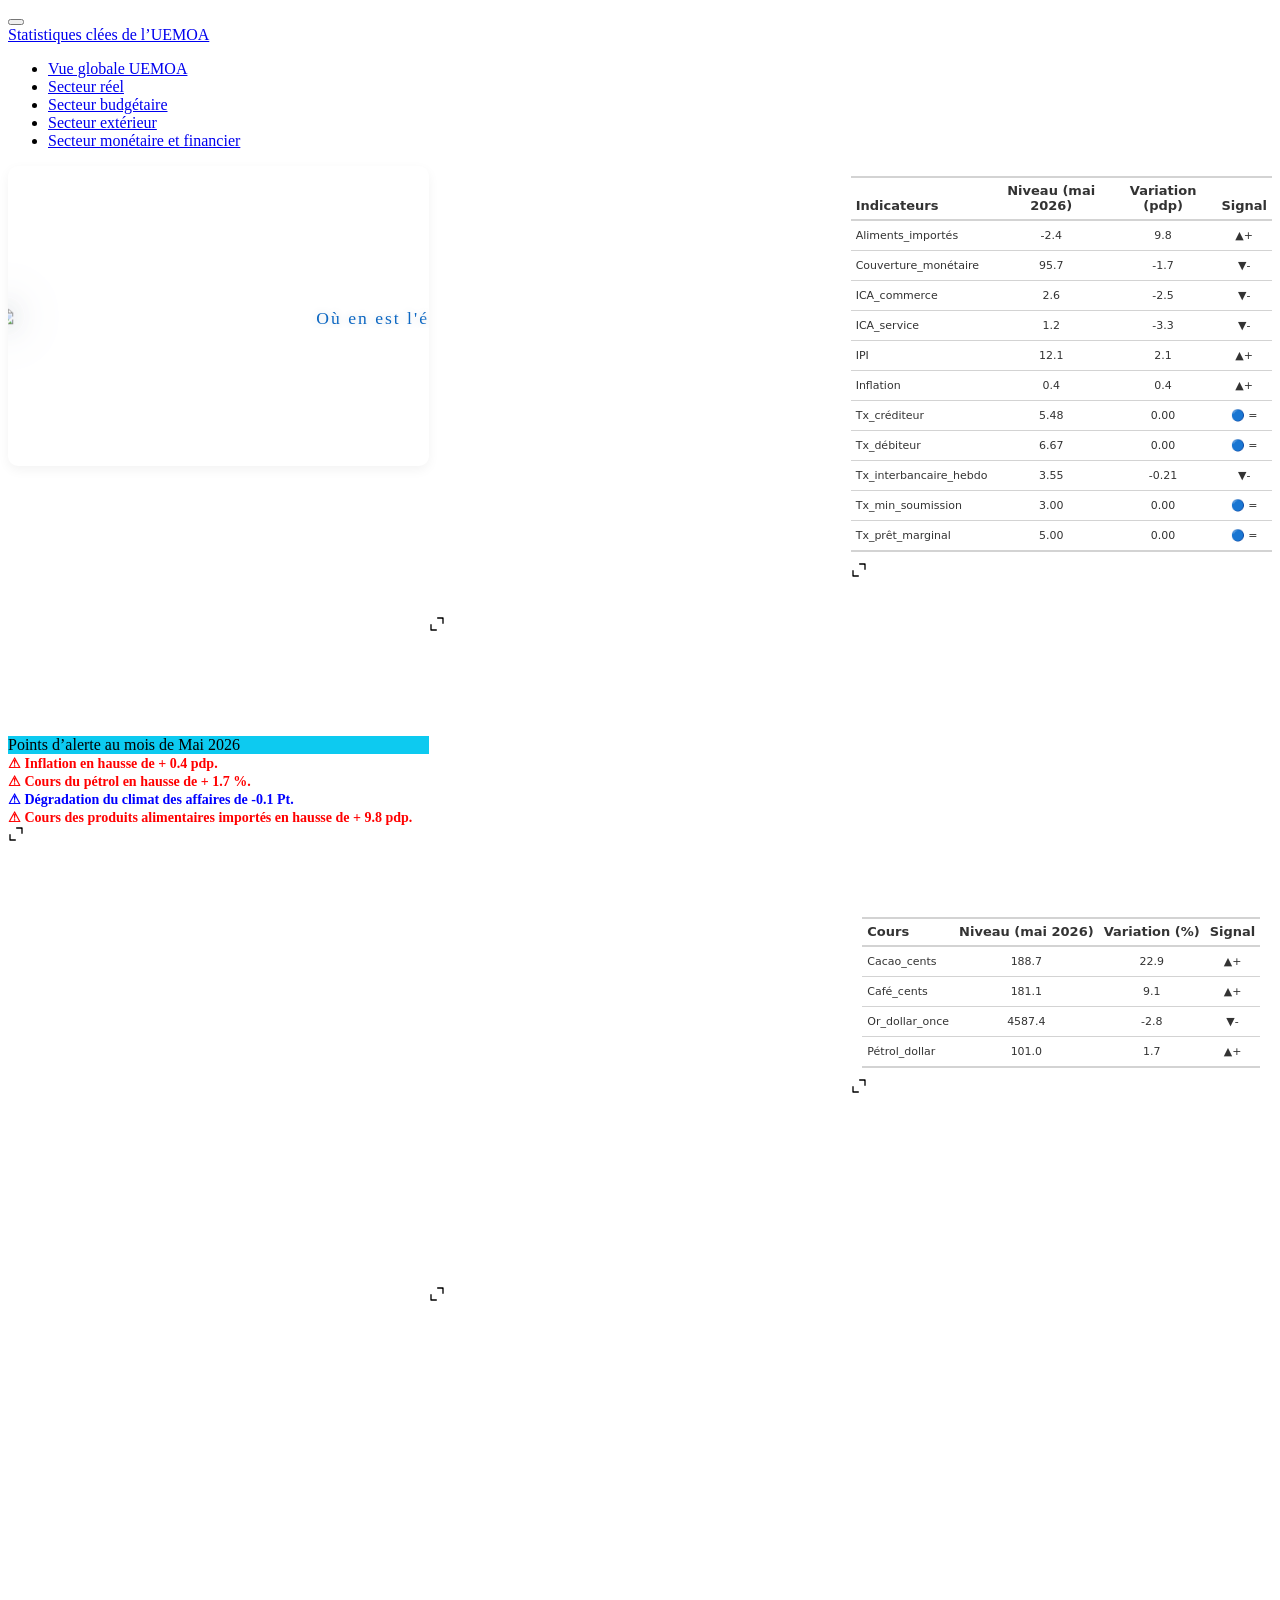
==== index.html @ b3b4b92a "Add files via upload" ====
<!DOCTYPE html>
<html xmlns="http://www.w3.org/1999/xhtml" lang="en" xml:lang="en"><head>

<meta charset="utf-8">
<meta name="generator" content="quarto-1.6.42">

<meta name="viewport" content="width=device-width, initial-scale=1.0, user-scalable=yes">


<title>Statistiques clées de l’UEMOA</title>
<style>
code{white-space: pre-wrap;}
span.smallcaps{font-variant: small-caps;}
div.columns{display: flex; gap: min(4vw, 1.5em);}
div.column{flex: auto; overflow-x: auto;}
div.hanging-indent{margin-left: 1.5em; text-indent: -1.5em;}
ul.task-list{list-style: none;}
ul.task-list li input[type="checkbox"] {
  width: 0.8em;
  margin: 0 0.8em 0.2em -1em; /* quarto-specific, see https://github.com/quarto-dev/quarto-cli/issues/4556 */ 
  vertical-align: middle;
}
</style>


<script src="index_files/libs/clipboard/clipboard.min.js"></script>
<script src="index_files/libs/quarto-html/quarto.js"></script>
<script src="index_files/libs/quarto-html/popper.min.js"></script>
<script src="index_files/libs/quarto-html/tippy.umd.min.js"></script>
<script src="index_files/libs/quarto-html/anchor.min.js"></script>
<link href="index_files/libs/quarto-html/tippy.css" rel="stylesheet">
<link href="index_files/libs/quarto-html/quarto-syntax-highlighting-2f5df379a58b258e96c21c0638c20c03.css" rel="stylesheet" id="quarto-text-highlighting-styles">
<script src="index_files/libs/bootstrap/bootstrap.min.js"></script>
<link href="index_files/libs/bootstrap/bootstrap-icons.css" rel="stylesheet">
<link href="index_files/libs/bootstrap/bootstrap-ad7ea346a20693cf681efe6b3c864059.min.css" rel="stylesheet" append-hash="true" id="quarto-bootstrap" data-mode="light">
<script src="index_files/libs/quarto-dashboard/quarto-dashboard.js"></script>
<script src="index_files/libs/quarto-dashboard/stickythead.js"></script>
<script src="index_files/libs/quarto-dashboard/datatables.min.js" kdttablesentinel="true"></script>
<script src="index_files/libs/quarto-dashboard/pdfmake.min.js" kdttablesentinel="true"></script>
<script src="index_files/libs/quarto-dashboard/vfs_fonts.js" kdttablesentinel="true"></script>
<script src="index_files/libs/quarto-dashboard/web-components.js" type="module"></script>
<script src="index_files/libs/quarto-dashboard/components.js"></script>
<link href="index_files/libs/quarto-dashboard/datatables.min.css" rel="stylesheet" kdttablesentinel="true">
<script src="index_files/libs/htmlwidgets-1.6.4/htmlwidgets.js"></script>

<script src="index_files/libs/echarts4r-6.0.0/echarts.min.js"></script>

<script src="index_files/libs/echarts4r-6.0.0/ecStat.min.js"></script>

<script src="index_files/libs/echarts4r-6.0.0/dataTool.min.js"></script>

<script src="index_files/libs/echarts4r-binding-0.5.0/echarts4r.js"></script>

<link href="index_files/libs/htmltools-fill-0.5.8.1/fill.css" rel="stylesheet">

<script src="index_files/libs/jquery-3.6.0/jquery-3.6.0.min.js"></script>

<link href="index_files/libs/leaflet-1.3.1/leaflet.css" rel="stylesheet">

<script src="index_files/libs/leaflet-1.3.1/leaflet.js"></script>

<link href="index_files/libs/leafletfix-1.0.0/leafletfix.css" rel="stylesheet">

<script src="index_files/libs/proj4-2.6.2/proj4.min.js"></script>

<script src="index_files/libs/Proj4Leaflet-1.0.1/proj4leaflet.js"></script>

<link href="index_files/libs/rstudio_leaflet-1.3.1/rstudio_leaflet.css" rel="stylesheet">

<script src="index_files/libs/leaflet-binding-2.2.3/leaflet.js"></script>

<script src="index_files/libs/leaflet-providers-2.0.0/leaflet-providers_2.0.0.js"></script>

<script src="index_files/libs/leaflet-providers-plugin-2.2.3/leaflet-providers-plugin.js"></script>



<link rel="stylesheet" href="styles100.css">
</head>

<body class="quarto-dashboard dashboard-fill fullcontent">

<header id="quarto-dashboard-header">
<nav class="navbar navbar-expand-md slim" data-bs-theme="dark">
  <div class="navbar-container container-fluid">
    <button class="navbar-toggler" type="button" data-bs-toggle="collapse" data-bs-target="#dashboard-collapse" aria-controls="dashboard-collapse" aria-expanded="false" aria-label="Toggle navigation">
      <span class="navbar-toggler-icon"></span>
    </button>    


    <div class="navbar-brand-container">       

      <div class="navbar-title">
        <div class="navbar-title-text"><a href="#">Statistiques clées de l’UEMOA</a></div>
        
        
      </div>
    </div>
<div id="dashboard-collapse" class="navbar-collapse collapse"><ul class="navbar-nav navbar-nav-scroll me-auto" role="tablist"><li class="nav-item" role="presentation"><a id="tab-vue-globale-uemoa" class="nav-link active" data-bs-toggle="tab" role="tab" data-bs-target="#vue-globale-uemoa" data-scrolling="false" href="#vue-globale-uemoa" aria-controls="vue-globale-uemoa" aria-selected="true"><span class="nav-link-text">Vue globale UEMOA</span></a></li><li class="nav-item" role="presentation"><a id="tab-secteur-réel" class="nav-link" data-bs-toggle="tab" role="tab" data-bs-target="#secteur-réel" data-scrolling="false" href="#secteur-réel" aria-controls="secteur-réel" aria-selected="false"><span class="nav-link-text">Secteur réel</span></a></li><li class="nav-item" role="presentation"><a id="tab-secteur-budgétaire" class="nav-link" data-bs-toggle="tab" role="tab" data-bs-target="#secteur-budgétaire" data-scrolling="false" href="#secteur-budgétaire" aria-controls="secteur-budgétaire" aria-selected="false"><span class="nav-link-text">Secteur budgétaire</span></a></li><li class="nav-item" role="presentation"><a id="tab-secteur-extérieur" class="nav-link" data-bs-toggle="tab" role="tab" data-bs-target="#secteur-extérieur" data-scrolling="false" href="#secteur-extérieur" aria-controls="secteur-extérieur" aria-selected="false"><span class="nav-link-text">Secteur extérieur</span></a></li><li class="nav-item" role="presentation"><a id="tab-secteur-monétaire-et-financier" class="nav-link" data-bs-toggle="tab" role="tab" data-bs-target="#secteur-monétaire-et-financier" data-scrolling="false" href="#secteur-monétaire-et-financier" aria-controls="secteur-monétaire-et-financier" aria-selected="false"><span class="nav-link-text">Secteur monétaire et financier</span></a></li></ul></div></div>
</nav>
</header>
<div class="page-layout-custom quarto-dashboard-content bslib-gap-spacing html-fill-container bslib-page-fill quarto-dashboard-pages">  

<div class="bslib-grid-item html-fill-item tab-content bslib-grid" data-layout="fill" style="display: grid; grid-template-columns: minmax(3em, 1fr);
grid-auto-rows: minmax(0, 1fr);">
<div id="vue-globale-uemoa" class="dashboard-page tab-pane show active html-fill-item html-fill-container" data-orientation="columns" aria-labelledby="tab-vue-globale-uemoa">
<div class="html-fill-item html-fill-container bslib-grid" style="display: grid; grid-template-columns: minmax(3em, 1fr) minmax(3em, 1fr) minmax(3em, 1fr);
grid-auto-rows: minmax(0, 1fr);">
<div class="html-fill-item html-fill-container bslib-grid" style="display: grid; grid-template-rows: minmax(3em, 1fr) minmax(3em, 1fr); grid-auto-columns: minmax(0, 1fr);">
<div class="dmpi-network html-fill-item html-fill-container">

  <canvas id="network-canvas"></canvas>

  <div class="logo-box html-fill-item html-fill-container">
    <img src="images/Uemoa1.png" class="dmpi-logo">
    <div class="title-container html-fill-item html-fill-container">
      <div class="dmpi-title html-fill-item html-fill-container">
         <span> Où en est l'économie ? </span>
      </div>
    </div>

  </div>

</div>
<div class="card html-fill-item html-fill-container bslib-card" data-title="Points d'alerte au mois de Mai 2026" data-bslib-card-init="" data-require-bs-caller="card()" data-full-screen="false">
<div class="card-header"><div class="card-title"><span style="display: inline">
Points d’alerte au mois de Mai 2026
</span></div></div>
<div class="cell card-body html-fill-item html-fill-container">
<div class="cell-output-display html-fill-item html-fill-container">
<span style="font-size:14px;color:red; font-weight:bold;">⚠ Inflation en hausse de + 0.4 pdp.</span><br><span style="font-size:14px;color:red; font-weight:bold;">⚠ Cours du pétrol en hausse de + 1.7 %.</span><br><span style="font-size:14px;color:blue; font-weight:bold;">⚠ Dégradation du climat des affaires de -0.1 Pt.</span><br><span style="font-size:14px;color:red; font-weight:bold;">⚠ Cours des produits alimentaires importés en hausse de + 9.8 pdp.</span>
</div>
</div>
<bslib-tooltip placement="auto" bsoptions="[]" data-require-bs-version="5" data-require-bs-caller="tooltip()">
    <template>Expand</template>
    <span class="bslib-full-screen-enter badge rounded-pill">
        <svg xmlns="http://www.w3.org/2000/svg" viewbox="0 0 24 24" style="height:1em;width:1em;" aria-hidden="true" role="img"><path d="M20 5C20 4.4 19.6 4 19 4H13C12.4 4 12 3.6 12 3C12 2.4 12.4 2 13 2H21C21.6 2 22 2.4 22 3V11C22 11.6 21.6 12 21 12C20.4 12 20 11.6 20 11V5ZM4 19C4 19.6 4.4 20 5 20H11C11.6 20 12 20.4 12 21C12 21.6 11.6 22 11 22H3C2.4 22 2 21.6 2 21V13C2 12.4 2.4 12 3 12C3.6 12 4 12.4 4 13V19Z"></path></svg>
    </span>
</bslib-tooltip><script data-bslib-card-init="">bslib.Card.initializeAllCards();</script></div>
</div><div class="html-fill-item html-fill-container bslib-grid" style="display: grid; grid-template-rows: minmax(3em, 1fr) minmax(3em, 1fr); grid-auto-columns: minmax(0, 1fr);">
<div class="card cell html-fill-item html-fill-container bslib-card" data-bslib-card-init="" data-require-bs-caller="card()" data-full-screen="false">
<div class="card-body html-fill-item html-fill-container">
<div class="cell-output-display html-fill-item html-fill-container">
<div id="htmlwidget-3a4ce48c2ecdac74279a" style="width:100%;height:450px;" class="echarts4r html-widget html-fill-item html-fill-container"></div>
<script type="application/json" data-for="htmlwidget-3a4ce48c2ecdac74279a">{"x":{"theme":"","tl":false,"draw":true,"renderer":"canvas","events":[],"buttons":[],"opts":{"yAxis":[{"show":true,"name":"Points de %","nameLocation":"middle","nameRotate":90,"nameGap":35,"nameTextStyle":{"fontWeight":"bold","fontSize":12},"splitLine":{"lineStyle":{"type":"dashed"}}}],"xAxis":[{"data":["T2 2025 ","T3 2025 ","T4 2025 ","T1 2026 "],"type":"category","boundaryGap":true,"axisLabel":{"fontSize":9,"fontWeight":"bold","rotate":30}}],"grid":[{"left":"15%","right":"10%","top":"15%","bottom":"12%","containLabel":true}],"legend":{"data":["Primaire","Secondaire","Tertiaire","PIB_UEMOA"],"show":true,"type":"plain","bottom":0,"left":"0%","right":"0%","orient":"horizontal","textStyle":{"fontWeight":"bold","fontSize":8}},"series":[{"data":[{"value":["T2 2025 ","0.8"]},{"value":["T3 2025 ","1.0"]},{"value":["T4 2025 ","1.0"]},{"value":["T1 2026 ","1.1"]}],"name":"Primaire","type":"bar","yAxisIndex":0,"xAxisIndex":0,"coordinateSystem":"cartesian2d","stack":"PIB_UEMOA","label":{"show":false}},{"data":[{"value":["T2 2025 ","2.3"]},{"value":["T3 2025 ","2.3"]},{"value":["T4 2025 ","2.2"]},{"value":["T1 2026 ","2.0"]}],"name":"Secondaire","type":"bar","yAxisIndex":0,"xAxisIndex":0,"coordinateSystem":"cartesian2d","stack":"PIB_UEMOA","label":{"show":false}},{"data":[{"value":["T2 2025 ","3.6"]},{"value":["T3 2025 ","3.2"]},{"value":["T4 2025 ","3.3"]},{"value":["T1 2026 ","3.0"]}],"name":"Tertiaire","type":"bar","yAxisIndex":0,"xAxisIndex":0,"coordinateSystem":"cartesian2d","stack":"PIB_UEMOA","label":{"show":false}},{"data":[{"value":["T2 2025 ","6.7"]},{"value":["T3 2025 ","6.5"]},{"value":["T4 2025 ","6.5"]},{"value":["T1 2026 ","6.1"]}],"yAxisIndex":0,"xAxisIndex":0,"name":"PIB_UEMOA","type":"line","coordinateSystem":"cartesian2d","smooth":true,"label":{"show":true,"position":"top","formatter":"function(params){return params.value[1];}","color":"#000000","fontSize":10,"fontWeight":"bold"}}],"tooltip":{"trigger":"axis","axisPointer":{"type":"shadow"}},"title":[{"top":0,"left":"center","textStyle":{"fontSize":13,"fontWeight":"bold"},"text":"Contribution des composantes au PIB de l'Union"}]},"dispose":true},"evals":["opts.series.3.label.formatter"],"jsHooks":[]}</script>
</div>
</div>
<bslib-tooltip placement="auto" bsoptions="[]" data-require-bs-version="5" data-require-bs-caller="tooltip()">
    <template>Expand</template>
    <span class="bslib-full-screen-enter badge rounded-pill">
        <svg xmlns="http://www.w3.org/2000/svg" viewbox="0 0 24 24" style="height:1em;width:1em;" aria-hidden="true" role="img"><path d="M20 5C20 4.4 19.6 4 19 4H13C12.4 4 12 3.6 12 3C12 2.4 12.4 2 13 2H21C21.6 2 22 2.4 22 3V11C22 11.6 21.6 12 21 12C20.4 12 20 11.6 20 11V5ZM4 19C4 19.6 4.4 20 5 20H11C11.6 20 12 20.4 12 21C12 21.6 11.6 22 11 22H3C2.4 22 2 21.6 2 21V13C2 12.4 2.4 12 3 12C3.6 12 4 12.4 4 13V19Z"></path></svg>
    </span>
</bslib-tooltip><script data-bslib-card-init="">bslib.Card.initializeAllCards();</script></div>
<div class="card cell html-fill-item html-fill-container bslib-card" data-bslib-card-init="" data-require-bs-caller="card()" data-full-screen="false">
<div class="card-body html-fill-item html-fill-container">
<div class="cell-output-display html-fill-item html-fill-container">
<div id="htmlwidget-cc71f3f0992bb880b0fd" style="width:100%;height:550px;" class="echarts4r html-widget html-fill-item html-fill-container"></div>
<script type="application/json" data-for="htmlwidget-cc71f3f0992bb880b0fd">{"x":{"theme":"","tl":false,"draw":true,"renderer":"canvas","events":[],"buttons":[],"opts":{"yAxis":[{"show":true,"name":"Points de %","nameLocation":"middle","nameRotate":90,"nameGap":45,"nameTextStyle":{"fontWeight":"bold","fontSize":12},"splitLine":{"lineStyle":{"type":"dashed"}}}],"xAxis":[{"data":["déc.-2025","janv.-2026","févr.-2026","mars-2026","avr.-2026","mai-2026"],"type":"category","boundaryGap":true,"axisLabel":{"fontSize":9,"fontWeight":"bold","rotate":30}}],"grid":[{"left":"10%","right":"10%","top":"15%","bottom":"12%","containLabel":true}],"legend":{"data":["Alimentaires","Autres","Inflation"],"show":true,"type":"plain","bottom":0,"left":"center","orient":"horizontal","textStyle":{"fontWeight":"bold","fontSize":10},"itemGap":20},"series":[{"data":[{"value":["déc.-2025","-0.5"]},{"value":["janv.-2026","-1.2"]},{"value":["févr.-2026","-0.8"]},{"value":["mars-2026","-0.5"]},{"value":["avr.-2026","-0.8"]},{"value":["mai-2026","-0.4"]}],"name":"Alimentaires","type":"bar","yAxisIndex":0,"xAxisIndex":0,"coordinateSystem":"cartesian2d","stack":"infl","label":{"show":false}},{"data":[{"value":["déc.-2025","-0.2"]},{"value":["janv.-2026"," 0.7"]},{"value":["févr.-2026"," 0.7"]},{"value":["mars-2026"," 0.6"]},{"value":["avr.-2026"," 0.8"]},{"value":["mai-2026"," 0.8"]}],"name":"Autres","type":"bar","yAxisIndex":0,"xAxisIndex":0,"coordinateSystem":"cartesian2d","stack":"infl","label":{"show":false}},{"data":[{"value":["déc.-2025","-0.8"]},{"value":["janv.-2026","-0.5"]},{"value":["févr.-2026","-0.1"]},{"value":["mars-2026"," 0.1"]},{"value":["avr.-2026"," 0.0"]},{"value":["mai-2026"," 0.4"]}],"yAxisIndex":0,"xAxisIndex":0,"name":"Inflation","type":"line","coordinateSystem":"cartesian2d","smooth":true,"label":{"show":true,"position":"top","formatter":"function(params){return params.value[1];}","color":"#000000","fontSize":10,"fontWeight":"bold"}}],"tooltip":{"trigger":"axis","axisPointer":{"type":"shadow"}},"title":[{"top":0,"left":"center","textStyle":{"fontSize":13,"fontWeight":"bold"},"text":"Contribution des composantes à l'inflation"}]},"dispose":true},"evals":["opts.series.2.label.formatter"],"jsHooks":[]}</script>
</div>
</div>
<bslib-tooltip placement="auto" bsoptions="[]" data-require-bs-version="5" data-require-bs-caller="tooltip()">
    <template>Expand</template>
    <span class="bslib-full-screen-enter badge rounded-pill">
        <svg xmlns="http://www.w3.org/2000/svg" viewbox="0 0 24 24" style="height:1em;width:1em;" aria-hidden="true" role="img"><path d="M20 5C20 4.4 19.6 4 19 4H13C12.4 4 12 3.6 12 3C12 2.4 12.4 2 13 2H21C21.6 2 22 2.4 22 3V11C22 11.6 21.6 12 21 12C20.4 12 20 11.6 20 11V5ZM4 19C4 19.6 4.4 20 5 20H11C11.6 20 12 20.4 12 21C12 21.6 11.6 22 11 22H3C2.4 22 2 21.6 2 21V13C2 12.4 2.4 12 3 12C3.6 12 4 12.4 4 13V19Z"></path></svg>
    </span>
</bslib-tooltip><script data-bslib-card-init="">bslib.Card.initializeAllCards();</script></div>
</div><div class="html-fill-item html-fill-container bslib-grid" style="display: grid; grid-template-rows: minmax(3em, 65fr) minmax(3em, 35fr); grid-auto-columns: minmax(0, 1fr);">
<div class="html-fill-item html-fill-container bslib-grid" style="display: grid; grid-template-columns: minmax(3em, 1fr);
grid-auto-rows: minmax(0, 1fr);">
<div class="card cell html-fill-item html-fill-container bslib-card" data-bslib-card-init="" data-require-bs-caller="card()" data-full-screen="false">
<div class="card-body html-fill-item html-fill-container">
<div class="cell-output-display html-fill-item html-fill-container">
<div id="memonmuhmr" style="padding-left:0px;padding-right:0px;padding-top:10px;padding-bottom:10px;overflow-x:auto;overflow-y:auto;width:auto;height:auto;" class="html-fill-item html-fill-container">
<style>#memonmuhmr table {
  font-family: system-ui, 'Segoe UI', Roboto, Helvetica, Arial, sans-serif, 'Apple Color Emoji', 'Segoe UI Emoji', 'Segoe UI Symbol', 'Noto Color Emoji';
  -webkit-font-smoothing: antialiased;
  -moz-osx-font-smoothing: grayscale;
}

#memonmuhmr thead, #memonmuhmr tbody, #memonmuhmr tfoot, #memonmuhmr tr, #memonmuhmr td, #memonmuhmr th {
  border-style: none;
}

#memonmuhmr p {
  margin: 0;
  padding: 0;
}

#memonmuhmr .gt_table {
  display: table;
  border-collapse: collapse;
  line-height: normal;
  margin-left: auto;
  margin-right: auto;
  color: #333333;
  font-size: 16px;
  font-weight: normal;
  font-style: normal;
  background-color: #FFFFFF;
  width: auto;
  border-top-style: solid;
  border-top-width: 2px;
  border-top-color: #A8A8A8;
  border-right-style: none;
  border-right-width: 2px;
  border-right-color: #D3D3D3;
  border-bottom-style: solid;
  border-bottom-width: 2px;
  border-bottom-color: #A8A8A8;
  border-left-style: none;
  border-left-width: 2px;
  border-left-color: #D3D3D3;
}

#memonmuhmr .gt_caption {
  padding-top: 4px;
  padding-bottom: 4px;
}

#memonmuhmr .gt_title {
  color: #333333;
  font-size: 125%;
  font-weight: initial;
  padding-top: 4px;
  padding-bottom: 4px;
  padding-left: 5px;
  padding-right: 5px;
  border-bottom-color: #FFFFFF;
  border-bottom-width: 0;
}

#memonmuhmr .gt_subtitle {
  color: #333333;
  font-size: 85%;
  font-weight: initial;
  padding-top: 3px;
  padding-bottom: 5px;
  padding-left: 5px;
  padding-right: 5px;
  border-top-color: #FFFFFF;
  border-top-width: 0;
}

#memonmuhmr .gt_heading {
  background-color: #FFFFFF;
  text-align: center;
  border-bottom-color: #FFFFFF;
  border-left-style: none;
  border-left-width: 1px;
  border-left-color: #D3D3D3;
  border-right-style: none;
  border-right-width: 1px;
  border-right-color: #D3D3D3;
}

#memonmuhmr .gt_bottom_border {
  border-bottom-style: solid;
  border-bottom-width: 2px;
  border-bottom-color: #D3D3D3;
}

#memonmuhmr .gt_col_headings {
  border-top-style: solid;
  border-top-width: 2px;
  border-top-color: #D3D3D3;
  border-bottom-style: solid;
  border-bottom-width: 2px;
  border-bottom-color: #D3D3D3;
  border-left-style: none;
  border-left-width: 1px;
  border-left-color: #D3D3D3;
  border-right-style: none;
  border-right-width: 1px;
  border-right-color: #D3D3D3;
}

#memonmuhmr .gt_col_heading {
  color: #333333;
  background-color: #FFFFFF;
  font-size: 100%;
  font-weight: normal;
  text-transform: inherit;
  border-left-style: none;
  border-left-width: 1px;
  border-left-color: #D3D3D3;
  border-right-style: none;
  border-right-width: 1px;
  border-right-color: #D3D3D3;
  vertical-align: bottom;
  padding-top: 5px;
  padding-bottom: 6px;
  padding-left: 5px;
  padding-right: 5px;
  overflow-x: hidden;
}

#memonmuhmr .gt_column_spanner_outer {
  color: #333333;
  background-color: #FFFFFF;
  font-size: 100%;
  font-weight: normal;
  text-transform: inherit;
  padding-top: 0;
  padding-bottom: 0;
  padding-left: 4px;
  padding-right: 4px;
}

#memonmuhmr .gt_column_spanner_outer:first-child {
  padding-left: 0;
}

#memonmuhmr .gt_column_spanner_outer:last-child {
  padding-right: 0;
}

#memonmuhmr .gt_column_spanner {
  border-bottom-style: solid;
  border-bottom-width: 2px;
  border-bottom-color: #D3D3D3;
  vertical-align: bottom;
  padding-top: 5px;
  padding-bottom: 5px;
  overflow-x: hidden;
  display: inline-block;
  width: 100%;
}

#memonmuhmr .gt_spanner_row {
  border-bottom-style: hidden;
}

#memonmuhmr .gt_group_heading {
  padding-top: 8px;
  padding-bottom: 8px;
  padding-left: 5px;
  padding-right: 5px;
  color: #333333;
  background-color: #FFFFFF;
  font-size: 100%;
  font-weight: initial;
  text-transform: inherit;
  border-top-style: solid;
  border-top-width: 2px;
  border-top-color: #D3D3D3;
  border-bottom-style: solid;
  border-bottom-width: 2px;
  border-bottom-color: #D3D3D3;
  border-left-style: none;
  border-left-width: 1px;
  border-left-color: #D3D3D3;
  border-right-style: none;
  border-right-width: 1px;
  border-right-color: #D3D3D3;
  vertical-align: middle;
  text-align: left;
}

#memonmuhmr .gt_empty_group_heading {
  padding: 0.5px;
  color: #333333;
  background-color: #FFFFFF;
  font-size: 100%;
  font-weight: initial;
  border-top-style: solid;
  border-top-width: 2px;
  border-top-color: #D3D3D3;
  border-bottom-style: solid;
  border-bottom-width: 2px;
  border-bottom-color: #D3D3D3;
  vertical-align: middle;
}

#memonmuhmr .gt_from_md > :first-child {
  margin-top: 0;
}

#memonmuhmr .gt_from_md > :last-child {
  margin-bottom: 0;
}

#memonmuhmr .gt_row {
  padding-top: 8px;
  padding-bottom: 8px;
  padding-left: 5px;
  padding-right: 5px;
  margin: 10px;
  border-top-style: solid;
  border-top-width: 1px;
  border-top-color: #D3D3D3;
  border-left-style: none;
  border-left-width: 1px;
  border-left-color: #D3D3D3;
  border-right-style: none;
  border-right-width: 1px;
  border-right-color: #D3D3D3;
  vertical-align: middle;
  overflow-x: hidden;
}

#memonmuhmr .gt_stub {
  color: #333333;
  background-color: #FFFFFF;
  font-size: 100%;
  font-weight: initial;
  text-transform: inherit;
  border-right-style: solid;
  border-right-width: 2px;
  border-right-color: #D3D3D3;
  padding-left: 5px;
  padding-right: 5px;
}

#memonmuhmr .gt_stub_row_group {
  color: #333333;
  background-color: #FFFFFF;
  font-size: 100%;
  font-weight: initial;
  text-transform: inherit;
  border-right-style: solid;
  border-right-width: 2px;
  border-right-color: #D3D3D3;
  padding-left: 5px;
  padding-right: 5px;
  vertical-align: top;
}

#memonmuhmr .gt_row_group_first td {
  border-top-width: 2px;
}

#memonmuhmr .gt_row_group_first th {
  border-top-width: 2px;
}

#memonmuhmr .gt_summary_row {
  color: #333333;
  background-color: #FFFFFF;
  text-transform: inherit;
  padding-top: 8px;
  padding-bottom: 8px;
  padding-left: 5px;
  padding-right: 5px;
}

#memonmuhmr .gt_first_summary_row {
  border-top-style: solid;
  border-top-color: #D3D3D3;
}

#memonmuhmr .gt_first_summary_row.thick {
  border-top-width: 2px;
}

#memonmuhmr .gt_last_summary_row {
  padding-top: 8px;
  padding-bottom: 8px;
  padding-left: 5px;
  padding-right: 5px;
  border-bottom-style: solid;
  border-bottom-width: 2px;
  border-bottom-color: #D3D3D3;
}

#memonmuhmr .gt_grand_summary_row {
  color: #333333;
  background-color: #FFFFFF;
  text-transform: inherit;
  padding-top: 8px;
  padding-bottom: 8px;
  padding-left: 5px;
  padding-right: 5px;
}

#memonmuhmr .gt_first_grand_summary_row {
  padding-top: 8px;
  padding-bottom: 8px;
  padding-left: 5px;
  padding-right: 5px;
  border-top-style: double;
  border-top-width: 6px;
  border-top-color: #D3D3D3;
}

#memonmuhmr .gt_last_grand_summary_row_top {
  padding-top: 8px;
  padding-bottom: 8px;
  padding-left: 5px;
  padding-right: 5px;
  border-bottom-style: double;
  border-bottom-width: 6px;
  border-bottom-color: #D3D3D3;
}

#memonmuhmr .gt_striped {
  background-color: rgba(128, 128, 128, 0.05);
}

#memonmuhmr .gt_table_body {
  border-top-style: solid;
  border-top-width: 2px;
  border-top-color: #D3D3D3;
  border-bottom-style: solid;
  border-bottom-width: 2px;
  border-bottom-color: #D3D3D3;
}

#memonmuhmr .gt_footnotes {
  color: #333333;
  background-color: #FFFFFF;
  border-bottom-style: none;
  border-bottom-width: 2px;
  border-bottom-color: #D3D3D3;
  border-left-style: none;
  border-left-width: 2px;
  border-left-color: #D3D3D3;
  border-right-style: none;
  border-right-width: 2px;
  border-right-color: #D3D3D3;
}

#memonmuhmr .gt_footnote {
  margin: 0px;
  font-size: 90%;
  padding-top: 4px;
  padding-bottom: 4px;
  padding-left: 5px;
  padding-right: 5px;
}

#memonmuhmr .gt_sourcenotes {
  color: #333333;
  background-color: #FFFFFF;
  border-bottom-style: none;
  border-bottom-width: 2px;
  border-bottom-color: #D3D3D3;
  border-left-style: none;
  border-left-width: 2px;
  border-left-color: #D3D3D3;
  border-right-style: none;
  border-right-width: 2px;
  border-right-color: #D3D3D3;
}

#memonmuhmr .gt_sourcenote {
  font-size: 90%;
  padding-top: 4px;
  padding-bottom: 4px;
  padding-left: 5px;
  padding-right: 5px;
}

#memonmuhmr .gt_left {
  text-align: left;
}

#memonmuhmr .gt_center {
  text-align: center;
}

#memonmuhmr .gt_right {
  text-align: right;
  font-variant-numeric: tabular-nums;
}

#memonmuhmr .gt_font_normal {
  font-weight: normal;
}

#memonmuhmr .gt_font_bold {
  font-weight: bold;
}

#memonmuhmr .gt_font_italic {
  font-style: italic;
}

#memonmuhmr .gt_super {
  font-size: 65%;
}

#memonmuhmr .gt_footnote_marks {
  font-size: 75%;
  vertical-align: 0.4em;
  position: initial;
}

#memonmuhmr .gt_asterisk {
  font-size: 100%;
  vertical-align: 0;
}

#memonmuhmr .gt_indent_1 {
  text-indent: 5px;
}

#memonmuhmr .gt_indent_2 {
  text-indent: 10px;
}

#memonmuhmr .gt_indent_3 {
  text-indent: 15px;
}

#memonmuhmr .gt_indent_4 {
  text-indent: 20px;
}

#memonmuhmr .gt_indent_5 {
  text-indent: 25px;
}

#memonmuhmr .katex-display {
  display: inline-flex !important;
  margin-bottom: 0.75em !important;
}

#memonmuhmr div.Reactable > div.rt-table > div.rt-thead > div.rt-tr.rt-tr-group-header > div.rt-th-group:after {
  height: 0px !important;
}
</style>

<table class="gt_table caption-top table table-sm table-striped small" data-quarto-postprocess="true" data-quarto-disable-processing="false" data-quarto-bootstrap="false">
<thead>
<tr class="gt_col_headings header">
<th id="Indicateur" class="gt_col_heading gt_columns_bottom_border gt_left" data-quarto-table-cell-role="th" style="font-size: 13px; font-weight: bold" scope="col">Indicateurs</th>
<th id="Valeur" class="gt_col_heading gt_columns_bottom_border gt_center" data-quarto-table-cell-role="th" style="font-size: 13px; font-weight: bold" scope="col">Niveau (mai 2026)</th>
<th id="Variation" class="gt_col_heading gt_columns_bottom_border gt_center" data-quarto-table-cell-role="th" style="font-size: 13px; font-weight: bold" scope="col">Variation (pdp)</th>
<th id="Signe" class="gt_col_heading gt_columns_bottom_border gt_center" data-quarto-table-cell-role="th" style="font-size: 13px; font-weight: bold" scope="col">Signal</th>
</tr>
</thead>
<tbody class="gt_table_body">
<tr class="odd">
<td class="gt_row gt_left" headers="Indicateur" style="font-size: 11px">Aliments_importés</td>
<td class="gt_row gt_center" headers="Valeur" style="font-size: 11px">-2.4</td>
<td class="gt_row gt_center" headers="Variation" style="font-size: 11px">9.8</td>
<td class="gt_row gt_center" headers="Signe" style="font-size: 11px">▲+</td>
</tr>
<tr class="even">
<td class="gt_row gt_left" headers="Indicateur" style="font-size: 11px">Couverture_monétaire</td>
<td class="gt_row gt_center" headers="Valeur" style="font-size: 11px">95.7</td>
<td class="gt_row gt_center" headers="Variation" style="font-size: 11px">-1.7</td>
<td class="gt_row gt_center" headers="Signe" style="font-size: 11px">▼-</td>
</tr>
<tr class="odd">
<td class="gt_row gt_left" headers="Indicateur" style="font-size: 11px">ICA_commerce</td>
<td class="gt_row gt_center" headers="Valeur" style="font-size: 11px">2.6</td>
<td class="gt_row gt_center" headers="Variation" style="font-size: 11px">-2.5</td>
<td class="gt_row gt_center" headers="Signe" style="font-size: 11px">▼-</td>
</tr>
<tr class="even">
<td class="gt_row gt_left" headers="Indicateur" style="font-size: 11px">ICA_service</td>
<td class="gt_row gt_center" headers="Valeur" style="font-size: 11px">1.2</td>
<td class="gt_row gt_center" headers="Variation" style="font-size: 11px">-3.3</td>
<td class="gt_row gt_center" headers="Signe" style="font-size: 11px">▼-</td>
</tr>
<tr class="odd">
<td class="gt_row gt_left" headers="Indicateur" style="font-size: 11px">IPI</td>
<td class="gt_row gt_center" headers="Valeur" style="font-size: 11px">12.1</td>
<td class="gt_row gt_center" headers="Variation" style="font-size: 11px">2.1</td>
<td class="gt_row gt_center" headers="Signe" style="font-size: 11px">▲+</td>
</tr>
<tr class="even">
<td class="gt_row gt_left" headers="Indicateur" style="font-size: 11px">Inflation</td>
<td class="gt_row gt_center" headers="Valeur" style="font-size: 11px">0.4</td>
<td class="gt_row gt_center" headers="Variation" style="font-size: 11px">0.4</td>
<td class="gt_row gt_center" headers="Signe" style="font-size: 11px">▲+</td>
</tr>
<tr class="odd">
<td class="gt_row gt_left" headers="Indicateur" style="font-size: 11px">Tx_créditeur</td>
<td class="gt_row gt_center" headers="Valeur" style="font-size: 11px">5.48</td>
<td class="gt_row gt_center" headers="Variation" style="font-size: 11px">0.00</td>
<td class="gt_row gt_center" headers="Signe" style="font-size: 11px">🔵 =</td>
</tr>
<tr class="even">
<td class="gt_row gt_left" headers="Indicateur" style="font-size: 11px">Tx_débiteur</td>
<td class="gt_row gt_center" headers="Valeur" style="font-size: 11px">6.67</td>
<td class="gt_row gt_center" headers="Variation" style="font-size: 11px">0.00</td>
<td class="gt_row gt_center" headers="Signe" style="font-size: 11px">🔵 =</td>
</tr>
<tr class="odd">
<td class="gt_row gt_left" headers="Indicateur" style="font-size: 11px">Tx_interbancaire_hebdo</td>
<td class="gt_row gt_center" headers="Valeur" style="font-size: 11px">3.55</td>
<td class="gt_row gt_center" headers="Variation" style="font-size: 11px">-0.21</td>
<td class="gt_row gt_center" headers="Signe" style="font-size: 11px">▼-</td>
</tr>
<tr class="even">
<td class="gt_row gt_left" headers="Indicateur" style="font-size: 11px">Tx_min_soumission</td>
<td class="gt_row gt_center" headers="Valeur" style="font-size: 11px">3.00</td>
<td class="gt_row gt_center" headers="Variation" style="font-size: 11px">0.00</td>
<td class="gt_row gt_center" headers="Signe" style="font-size: 11px">🔵 =</td>
</tr>
<tr class="odd">
<td class="gt_row gt_left" headers="Indicateur" style="font-size: 11px">Tx_prêt_marginal</td>
<td class="gt_row gt_center" headers="Valeur" style="font-size: 11px">5.00</td>
<td class="gt_row gt_center" headers="Variation" style="font-size: 11px">0.00</td>
<td class="gt_row gt_center" headers="Signe" style="font-size: 11px">🔵 =</td>
</tr>
</tbody>
</table>

</div>
</div>
</div>
<bslib-tooltip placement="auto" bsoptions="[]" data-require-bs-version="5" data-require-bs-caller="tooltip()">
    <template>Expand</template>
    <span class="bslib-full-screen-enter badge rounded-pill">
        <svg xmlns="http://www.w3.org/2000/svg" viewbox="0 0 24 24" style="height:1em;width:1em;" aria-hidden="true" role="img"><path d="M20 5C20 4.4 19.6 4 19 4H13C12.4 4 12 3.6 12 3C12 2.4 12.4 2 13 2H21C21.6 2 22 2.4 22 3V11C22 11.6 21.6 12 21 12C20.4 12 20 11.6 20 11V5ZM4 19C4 19.6 4.4 20 5 20H11C11.6 20 12 20.4 12 21C12 21.6 11.6 22 11 22H3C2.4 22 2 21.6 2 21V13C2 12.4 2.4 12 3 12C3.6 12 4 12.4 4 13V19Z"></path></svg>
    </span>
</bslib-tooltip><script data-bslib-card-init="">bslib.Card.initializeAllCards();</script></div>
</div>
<div class="html-fill-item html-fill-container bslib-grid" style="display: grid; grid-template-columns: minmax(3em, 1fr);
grid-auto-rows: minmax(0, 1fr);">
<div class="card cell html-fill-item html-fill-container bslib-card" data-bslib-card-init="" data-require-bs-caller="card()" data-full-screen="false">
<div class="card-body html-fill-item html-fill-container">
<div class="cell-output-display html-fill-item html-fill-container">
<div id="tqzlyaqzcb" style="padding-left:0px;padding-right:0px;padding-top:10px;padding-bottom:10px;overflow-x:auto;overflow-y:auto;width:auto;height:auto;" class="html-fill-item html-fill-container">
<style>#tqzlyaqzcb table {
  font-family: system-ui, 'Segoe UI', Roboto, Helvetica, Arial, sans-serif, 'Apple Color Emoji', 'Segoe UI Emoji', 'Segoe UI Symbol', 'Noto Color Emoji';
  -webkit-font-smoothing: antialiased;
  -moz-osx-font-smoothing: grayscale;
}

#tqzlyaqzcb thead, #tqzlyaqzcb tbody, #tqzlyaqzcb tfoot, #tqzlyaqzcb tr, #tqzlyaqzcb td, #tqzlyaqzcb th {
  border-style: none;
}

#tqzlyaqzcb p {
  margin: 0;
  padding: 0;
}

#tqzlyaqzcb .gt_table {
  display: table;
  border-collapse: collapse;
  line-height: normal;
  margin-left: auto;
  margin-right: auto;
  color: #333333;
  font-size: 16px;
  font-weight: normal;
  font-style: normal;
  background-color: #FFFFFF;
  width: auto;
  border-top-style: solid;
  border-top-width: 2px;
  border-top-color: #A8A8A8;
  border-right-style: none;
  border-right-width: 2px;
  border-right-color: #D3D3D3;
  border-bottom-style: solid;
  border-bottom-width: 2px;
  border-bottom-color: #A8A8A8;
  border-left-style: none;
  border-left-width: 2px;
  border-left-color: #D3D3D3;
}

#tqzlyaqzcb .gt_caption {
  padding-top: 4px;
  padding-bottom: 4px;
}

#tqzlyaqzcb .gt_title {
  color: #333333;
  font-size: 125%;
  font-weight: initial;
  padding-top: 4px;
  padding-bottom: 4px;
  padding-left: 5px;
  padding-right: 5px;
  border-bottom-color: #FFFFFF;
  border-bottom-width: 0;
}

#tqzlyaqzcb .gt_subtitle {
  color: #333333;
  font-size: 85%;
  font-weight: initial;
  padding-top: 3px;
  padding-bottom: 5px;
  padding-left: 5px;
  padding-right: 5px;
  border-top-color: #FFFFFF;
  border-top-width: 0;
}

#tqzlyaqzcb .gt_heading {
  background-color: #FFFFFF;
  text-align: center;
  border-bottom-color: #FFFFFF;
  border-left-style: none;
  border-left-width: 1px;
  border-left-color: #D3D3D3;
  border-right-style: none;
  border-right-width: 1px;
  border-right-color: #D3D3D3;
}

#tqzlyaqzcb .gt_bottom_border {
  border-bottom-style: solid;
  border-bottom-width: 2px;
  border-bottom-color: #D3D3D3;
}

#tqzlyaqzcb .gt_col_headings {
  border-top-style: solid;
  border-top-width: 2px;
  border-top-color: #D3D3D3;
  border-bottom-style: solid;
  border-bottom-width: 2px;
  border-bottom-color: #D3D3D3;
  border-left-style: none;
  border-left-width: 1px;
  border-left-color: #D3D3D3;
  border-right-style: none;
  border-right-width: 1px;
  border-right-color: #D3D3D3;
}

#tqzlyaqzcb .gt_col_heading {
  color: #333333;
  background-color: #FFFFFF;
  font-size: 100%;
  font-weight: normal;
  text-transform: inherit;
  border-left-style: none;
  border-left-width: 1px;
  border-left-color: #D3D3D3;
  border-right-style: none;
  border-right-width: 1px;
  border-right-color: #D3D3D3;
  vertical-align: bottom;
  padding-top: 5px;
  padding-bottom: 6px;
  padding-left: 5px;
  padding-right: 5px;
  overflow-x: hidden;
}

#tqzlyaqzcb .gt_column_spanner_outer {
  color: #333333;
  background-color: #FFFFFF;
  font-size: 100%;
  font-weight: normal;
  text-transform: inherit;
  padding-top: 0;
  padding-bottom: 0;
  padding-left: 4px;
  padding-right: 4px;
}

#tqzlyaqzcb .gt_column_spanner_outer:first-child {
  padding-left: 0;
}

#tqzlyaqzcb .gt_column_spanner_outer:last-child {
  padding-right: 0;
}

#tqzlyaqzcb .gt_column_spanner {
  border-bottom-style: solid;
  border-bottom-width: 2px;
  border-bottom-color: #D3D3D3;
  vertical-align: bottom;
  padding-top: 5px;
  padding-bottom: 5px;
  overflow-x: hidden;
  display: inline-block;
  width: 100%;
}

#tqzlyaqzcb .gt_spanner_row {
  border-bottom-style: hidden;
}

#tqzlyaqzcb .gt_group_heading {
  padding-top: 8px;
  padding-bottom: 8px;
  padding-left: 5px;
  padding-right: 5px;
  color: #333333;
  background-color: #FFFFFF;
  font-size: 100%;
  font-weight: initial;
  text-transform: inherit;
  border-top-style: solid;
  border-top-width: 2px;
  border-top-color: #D3D3D3;
  border-bottom-style: solid;
  border-bottom-width: 2px;
  border-bottom-color: #D3D3D3;
  border-left-style: none;
  border-left-width: 1px;
  border-left-color: #D3D3D3;
  border-right-style: none;
  border-right-width: 1px;
  border-right-color: #D3D3D3;
  vertical-align: middle;
  text-align: left;
}

#tqzlyaqzcb .gt_empty_group_heading {
  padding: 0.5px;
  color: #333333;
  background-color: #FFFFFF;
  font-size: 100%;
  font-weight: initial;
  border-top-style: solid;
  border-top-width: 2px;
  border-top-color: #D3D3D3;
  border-bottom-style: solid;
  border-bottom-width: 2px;
  border-bottom-color: #D3D3D3;
  vertical-align: middle;
}

#tqzlyaqzcb .gt_from_md > :first-child {
  margin-top: 0;
}

#tqzlyaqzcb .gt_from_md > :last-child {
  margin-bottom: 0;
}

#tqzlyaqzcb .gt_row {
  padding-top: 8px;
  padding-bottom: 8px;
  padding-left: 5px;
  padding-right: 5px;
  margin: 10px;
  border-top-style: solid;
  border-top-width: 1px;
  border-top-color: #D3D3D3;
  border-left-style: none;
  border-left-width: 1px;
  border-left-color: #D3D3D3;
  border-right-style: none;
  border-right-width: 1px;
  border-right-color: #D3D3D3;
  vertical-align: middle;
  overflow-x: hidden;
}

#tqzlyaqzcb .gt_stub {
  color: #333333;
  background-color: #FFFFFF;
  font-size: 100%;
  font-weight: initial;
  text-transform: inherit;
  border-right-style: solid;
  border-right-width: 2px;
  border-right-color: #D3D3D3;
  padding-left: 5px;
  padding-right: 5px;
}

#tqzlyaqzcb .gt_stub_row_group {
  color: #333333;
  background-color: #FFFFFF;
  font-size: 100%;
  font-weight: initial;
  text-transform: inherit;
  border-right-style: solid;
  border-right-width: 2px;
  border-right-color: #D3D3D3;
  padding-left: 5px;
  padding-right: 5px;
  vertical-align: top;
}

#tqzlyaqzcb .gt_row_group_first td {
  border-top-width: 2px;
}

#tqzlyaqzcb .gt_row_group_first th {
  border-top-width: 2px;
}

#tqzlyaqzcb .gt_summary_row {
  color: #333333;
  background-color: #FFFFFF;
  text-transform: inherit;
  padding-top: 8px;
  padding-bottom: 8px;
  padding-left: 5px;
  padding-right: 5px;
}

#tqzlyaqzcb .gt_first_summary_row {
  border-top-style: solid;
  border-top-color: #D3D3D3;
}

#tqzlyaqzcb .gt_first_summary_row.thick {
  border-top-width: 2px;
}

#tqzlyaqzcb .gt_last_summary_row {
  padding-top: 8px;
  padding-bottom: 8px;
  padding-left: 5px;
  padding-right: 5px;
  border-bottom-style: solid;
  border-bottom-width: 2px;
  border-bottom-color: #D3D3D3;
}

#tqzlyaqzcb .gt_grand_summary_row {
  color: #333333;
  background-color: #FFFFFF;
  text-transform: inherit;
  padding-top: 8px;
  padding-bottom: 8px;
  padding-left: 5px;
  padding-right: 5px;
}

#tqzlyaqzcb .gt_first_grand_summary_row {
  padding-top: 8px;
  padding-bottom: 8px;
  padding-left: 5px;
  padding-right: 5px;
  border-top-style: double;
  border-top-width: 6px;
  border-top-color: #D3D3D3;
}

#tqzlyaqzcb .gt_last_grand_summary_row_top {
  padding-top: 8px;
  padding-bottom: 8px;
  padding-left: 5px;
  padding-right: 5px;
  border-bottom-style: double;
  border-bottom-width: 6px;
  border-bottom-color: #D3D3D3;
}

#tqzlyaqzcb .gt_striped {
  background-color: rgba(128, 128, 128, 0.05);
}

#tqzlyaqzcb .gt_table_body {
  border-top-style: solid;
  border-top-width: 2px;
  border-top-color: #D3D3D3;
  border-bottom-style: solid;
  border-bottom-width: 2px;
  border-bottom-color: #D3D3D3;
}

#tqzlyaqzcb .gt_footnotes {
  color: #333333;
  background-color: #FFFFFF;
  border-bottom-style: none;
  border-bottom-width: 2px;
  border-bottom-color: #D3D3D3;
  border-left-style: none;
  border-left-width: 2px;
  border-left-color: #D3D3D3;
  border-right-style: none;
  border-right-width: 2px;
  border-right-color: #D3D3D3;
}

#tqzlyaqzcb .gt_footnote {
  margin: 0px;
  font-size: 90%;
  padding-top: 4px;
  padding-bottom: 4px;
  padding-left: 5px;
  padding-right: 5px;
}

#tqzlyaqzcb .gt_sourcenotes {
  color: #333333;
  background-color: #FFFFFF;
  border-bottom-style: none;
  border-bottom-width: 2px;
  border-bottom-color: #D3D3D3;
  border-left-style: none;
  border-left-width: 2px;
  border-left-color: #D3D3D3;
  border-right-style: none;
  border-right-width: 2px;
  border-right-color: #D3D3D3;
}

#tqzlyaqzcb .gt_sourcenote {
  font-size: 90%;
  padding-top: 4px;
  padding-bottom: 4px;
  padding-left: 5px;
  padding-right: 5px;
}

#tqzlyaqzcb .gt_left {
  text-align: left;
}

#tqzlyaqzcb .gt_center {
  text-align: center;
}

#tqzlyaqzcb .gt_right {
  text-align: right;
  font-variant-numeric: tabular-nums;
}

#tqzlyaqzcb .gt_font_normal {
  font-weight: normal;
}

#tqzlyaqzcb .gt_font_bold {
  font-weight: bold;
}

#tqzlyaqzcb .gt_font_italic {
  font-style: italic;
}

#tqzlyaqzcb .gt_super {
  font-size: 65%;
}

#tqzlyaqzcb .gt_footnote_marks {
  font-size: 75%;
  vertical-align: 0.4em;
  position: initial;
}

#tqzlyaqzcb .gt_asterisk {
  font-size: 100%;
  vertical-align: 0;
}

#tqzlyaqzcb .gt_indent_1 {
  text-indent: 5px;
}

#tqzlyaqzcb .gt_indent_2 {
  text-indent: 10px;
}

#tqzlyaqzcb .gt_indent_3 {
  text-indent: 15px;
}

#tqzlyaqzcb .gt_indent_4 {
  text-indent: 20px;
}

#tqzlyaqzcb .gt_indent_5 {
  text-indent: 25px;
}

#tqzlyaqzcb .katex-display {
  display: inline-flex !important;
  margin-bottom: 0.75em !important;
}

#tqzlyaqzcb div.Reactable > div.rt-table > div.rt-thead > div.rt-tr.rt-tr-group-header > div.rt-th-group:after {
  height: 0px !important;
}
</style>

<table class="gt_table caption-top table table-sm table-striped small" data-quarto-postprocess="true" data-quarto-disable-processing="false" data-quarto-bootstrap="false">
<thead>
<tr class="gt_col_headings header">
<th id="Cours" class="gt_col_heading gt_columns_bottom_border gt_left" data-quarto-table-cell-role="th" style="font-size: 13px; font-weight: bold" scope="col">Cours</th>
<th id="Niveau" class="gt_col_heading gt_columns_bottom_border gt_center" data-quarto-table-cell-role="th" style="font-size: 13px; font-weight: bold" scope="col">Niveau (mai 2026)</th>
<th id="Evolution" class="gt_col_heading gt_columns_bottom_border gt_center" data-quarto-table-cell-role="th" style="font-size: 13px; font-weight: bold" scope="col">Variation (%)</th>
<th id="Sens" class="gt_col_heading gt_columns_bottom_border gt_center" data-quarto-table-cell-role="th" style="font-size: 13px; font-weight: bold" scope="col">Signal</th>
</tr>
</thead>
<tbody class="gt_table_body">
<tr class="odd">
<td class="gt_row gt_left" headers="Cours" style="font-size: 11px">Cacao_cents</td>
<td class="gt_row gt_center" headers="Niveau" style="font-size: 11px">188.7</td>
<td class="gt_row gt_center" headers="Evolution" style="font-size: 11px">22.9</td>
<td class="gt_row gt_center" headers="Sens" style="font-size: 11px">▲+</td>
</tr>
<tr class="even">
<td class="gt_row gt_left" headers="Cours" style="font-size: 11px">Café_cents</td>
<td class="gt_row gt_center" headers="Niveau" style="font-size: 11px">181.1</td>
<td class="gt_row gt_center" headers="Evolution" style="font-size: 11px">9.1</td>
<td class="gt_row gt_center" headers="Sens" style="font-size: 11px">▲+</td>
</tr>
<tr class="odd">
<td class="gt_row gt_left" headers="Cours" style="font-size: 11px">Or_dollar_once</td>
<td class="gt_row gt_center" headers="Niveau" style="font-size: 11px">4587.4</td>
<td class="gt_row gt_center" headers="Evolution" style="font-size: 11px">-2.8</td>
<td class="gt_row gt_center" headers="Sens" style="font-size: 11px">▼-</td>
</tr>
<tr class="even">
<td class="gt_row gt_left" headers="Cours" style="font-size: 11px">Pétrol_dollar</td>
<td class="gt_row gt_center" headers="Niveau" style="font-size: 11px">101.0</td>
<td class="gt_row gt_center" headers="Evolution" style="font-size: 11px">1.7</td>
<td class="gt_row gt_center" headers="Sens" style="font-size: 11px">▲+</td>
</tr>
</tbody>
</table>

</div>
</div>
</div>
<bslib-tooltip placement="auto" bsoptions="[]" data-require-bs-version="5" data-require-bs-caller="tooltip()">
    <template>Expand</template>
    <span class="bslib-full-screen-enter badge rounded-pill">
        <svg xmlns="http://www.w3.org/2000/svg" viewbox="0 0 24 24" style="height:1em;width:1em;" aria-hidden="true" role="img"><path d="M20 5C20 4.4 19.6 4 19 4H13C12.4 4 12 3.6 12 3C12 2.4 12.4 2 13 2H21C21.6 2 22 2.4 22 3V11C22 11.6 21.6 12 21 12C20.4 12 20 11.6 20 11V5ZM4 19C4 19.6 4.4 20 5 20H11C11.6 20 12 20.4 12 21C12 21.6 11.6 22 11 22H3C2.4 22 2 21.6 2 21V13C2 12.4 2.4 12 3 12C3.6 12 4 12.4 4 13V19Z"></path></svg>
    </span>
</bslib-tooltip><script data-bslib-card-init="">bslib.Card.initializeAllCards();</script></div>
</div>
</div>
</div>
</div><div id="secteur-réel" class="dashboard-page tab-pane grid-skip html-fill-item html-fill-container" data-orientation="columns" aria-labelledby="tab-secteur-réel">
<div class="html-fill-item html-fill-container bslib-grid" style="display: grid; grid-template-columns: minmax(3em, 1fr);
grid-auto-rows: minmax(0, 1fr);">
<div class="html-fill-item html-fill-container bslib-grid" style="display: grid; grid-template-rows: minmax(3em, 1fr); grid-auto-columns: minmax(0, 1fr);">
<div class="html-fill-item html-fill-container bslib-grid" style="display: grid; grid-template-columns: minmax(3em, 1fr);
grid-auto-rows: minmax(0, 1fr);">
<div class="card cell html-fill-item html-fill-container bslib-card" data-bslib-card-init="" data-require-bs-caller="card()" data-full-screen="false">
<div class="card-body html-fill-item html-fill-container">
<div class="cell-output-display html-fill-item html-fill-container">
<div class="leaflet html-widget html-fill-item html-fill-container" id="htmlwidget-d9be424105568f59ca8f" style="width:100%;height:406px;"></div>
<script type="application/json" data-for="htmlwidget-d9be424105568f59ca8f">{"x":{"options":{"crs":{"crsClass":"L.CRS.EPSG3857","code":null,"proj4def":null,"projectedBounds":null,"options":{}},"zoomControl":true},"calls":[{"method":"addProviderTiles","args":["CartoDB.DarkMatterNoLabels",null,null,{"errorTileUrl":"","noWrap":false,"detectRetina":false}]},{"method":"addPolygons","args":[[[[{"lng":[0.9004882812500057,0.8748046875000171,0.8218750000000057,0.7875000000000227,0.7633789062500114,0.7799804687500114,0.7921875000000114,0.9583007812500171,1.176171875000023,1.330078125,1.342871093750006,1.345117187500023,1.347070312500023,1.37890625,1.3857421875,1.42431640625,1.566308593750023,1.600195312500006,1.603808593750017,1.606640625000011,1.624609375000006,1.624609375000006,1.624609375000006,1.624707031250011,1.624707031250011,1.530957031250011,1.58203125,1.5908203125,1.602929687500023,1.577539062500023,1.598535156250023,1.639257812500006,1.7431640625,1.777929687500006,1.610937500000006,1.622656250000006,1.310644531250006,1.187207031250011,1.18505859375,1.1396484375,1.08447265625,1.049902343750006,1.002148437500011,0.9849609375000057,0.9122070312500057,0.8224609375000114,0.7369140625000057,0.7072265625000114,0.7154296875000057,0.7022460937500057,0.6727539062500227,0.595703125,0.5480468750000114,0.5255859375000114,0.5333984375000114,0.5230468750000057,0.5380859375,0.5794921875000227,0.5924804687500114,0.59619140625,0.6195312500000227,0.634765625,0.5910156250000114,0.5373046875000114,0.5095703125000171,0.4989257812500227,0.5,0.6051757812500114,0.5835937500000057,0.5992187500000057,0.6470703125000057,0.6880859375000057,0.6863281250000171,0.6162109375,0.4833007812500227,0.4153320312500171,0.3786132812500114,0.37255859375,0.453125,0.48876953125,0.4932617187500057,0.4603515625000227,0.4661132812500171,0.4971679687500057,0.5290039062500114,0.5256835937500171,0.4475585937500171,0.4052734375,0.3709960937500227,0.2893554687500171,0.2599609375000114,0.2415039062500171,0.2333984375,0.2619140625000114,0.2515625000000057,0.2754882812500057,0.3273437500000114,0.3425781250000171,0.2727539062500171,0.2645507812500227,0.26953125,0.2896484375000057,0.3117187500000114,0.3239257812500114,0.3345703125000057,0.3430664062500171,0.3518554687500171,0.3626953125000227,0.3786132812500114,0.380859375,0.3318359375000171,0.2160156250000114,0.1482421875000171,0.08925781250002274,0.03945312500002274,-0.05771484374997726,-0.08632812499999432,-0.09018554687497726,-0.06059570312498863,-0.01386718749998295,0.009423828125022737,-0.004736328124977263,-0.068603515625,0.1592773437500057,0.4841796875000171,0.49072265625,0.49267578125,0.5491210937500171,0.6429687500000227,0.9004882812500057],"lat":[10.99326171874999,10.8857421875,10.75258789062499,10.71025390624999,10.386669921875,10.3595703125,10.3515625,10.24204101562499,10.098388671875,9.996972656249994,9.962939453124989,9.750195312499997,9.567529296874994,9.462988281249991,9.361669921874991,9.285009765624991,9.137255859374989,9.050048828125,8.77099609375,8.559277343749997,8.27099609375,8.030224609374997,7.725878906249989,7.369189453124989,6.997314453125,6.992431640625,6.877001953124989,6.772265624999989,6.738085937499989,6.687402343749994,6.610205078124991,6.58154296875,6.42626953125,6.294628906249997,6.250830078124991,6.216796875,6.146874999999994,6.089404296874989,6.14501953125,6.155029296875,6.173779296874997,6.20263671875,6.2685546875,6.3203125,6.328564453124997,6.386376953124994,6.452587890624997,6.518749999999997,6.54931640625,6.580761718749997,6.592529296875,6.7421875,6.802490234375,6.850927734374991,6.888330078124994,6.938867187499994,6.979687499999997,7.004101562499997,7.033984374999989,7.096630859374997,7.2265625,7.353662109374994,7.388818359374994,7.398730468749989,7.435107421874989,7.4951171875,7.546875,7.728222656249997,8.145800781249989,8.209570312499991,8.253466796874989,8.304248046874989,8.354882812499994,8.479638671874994,8.575292968749991,8.652734374999994,8.722021484374991,8.75927734375,8.813769531249989,8.851464843749994,8.894921874999994,8.974218749999991,9.115332031249991,9.221240234374989,9.358300781249994,9.398486328124989,9.480273437499989,9.491455078125,9.485546874999997,9.431835937499997,9.426025390625,9.44189453125,9.463525390624994,9.49560546875,9.53564453125,9.570605468749989,9.586572265624994,9.604150390624994,9.620947265624991,9.644726562499997,9.667919921874997,9.672314453124997,9.670996093749991,9.687597656249991,9.803955078125,9.844580078124991,9.924902343749991,10.23647460937499,10.2685546875,10.29184570312499,10.30693359374999,10.39052734374999,10.45478515625,10.52060546874999,10.56386718749999,10.630615234375,10.673046875,10.71552734375,10.80058593749999,10.891357421875,11.02099609375,11.05556640624999,11.11562499999999,11.06962890624999,10.99199218749999,10.97817382812499,10.95498046874999,10.95541992187499,10.98305664062499,10.99326171874999]}]],[[{"lng":[-12.28061523437498,-12.1865234375,-12.20683593749999,-12.22841796874999,-12.17524414062498,-12.11289062499998,-12.068359375,-12.01918945312499,-12.01118164062498,-12.02011718749998,-11.98808593749999,-11.96088867187498,-11.96635742187499,-11.98417968749999,-12.04414062499998,-12.05419921875,-11.95708007812499,-11.89458007812499,-11.89521484374998,-11.87778320312498,-11.83168945312499,-11.80336914062499,-11.772216796875,-11.75825195312498,-11.67446289062499,-11.63496093749998,-11.58134765624999,-11.56166992187499,-11.54877929687498,-11.49282226562499,-11.44414062499999,-11.43393554687498,-11.390380859375,-11.41743164062498,-11.41435546874999,-11.444091796875,-11.45058593749999,-11.44877929687499,-11.38242187499998,-11.389404296875,-11.45673828124998,-11.57368164062498,-11.80810546875,-11.88857421874999,-12.04238281249999,-12.15195312499998,-12.29121093749998,-12.39907226562499,-12.45737304687498,-12.53422851562499,-12.62080078124998,-12.71303710937499,-12.79731445312498,-12.88818359375,-12.93071289062499,-12.96054687499998,-12.98564453124999,-13.01191406249998,-13.061279296875,-13.079833984375,-13.06440429687498,-13.05976562499998,-13.08291015624999,-13.13847656249999,-13.22807617187499,-13.37255859375,-13.40576171875,-13.729248046875,-14.06484374999999,-14.34921874999998,-14.70815429687499,-14.96059570312499,-15.19609374999999,-15.3779296875,-15.57480468749998,-15.83955078124998,-16.14418945312499,-16.24150390624999,-16.34228515625,-16.41630859374999,-16.52133789062498,-16.65693359374998,-16.71181640624999,-16.745849609375,-16.78486328124998,-16.76030273437499,-16.67763671874999,-16.55322265625,-16.48808593749999,-16.449951171875,-16.44287109375,-16.45502929687498,-16.548828125,-16.59765625,-16.63784179687499,-16.67255859374998,-16.701416015625,-16.743896484375,-16.76796874999999,-16.77841796874998,-16.75898437499998,-16.76894531249999,-16.75737304687499,-16.76333007812499,-16.70454101562498,-16.64877929687498,-16.43085937499998,-16.22832031249999,-16.03305664062498,-15.83427734374999,-15.81440429687498,-15.75156249999998,-15.65732421874998,-15.48183593749999,-15.28623046874998,-15.24453124999999,-15.21210937499998,-15.19160156249998,-15.151123046875,-15.09638671874998,-15.02460937499998,-14.95029296874998,-14.86503906249999,-14.80825195312499,-14.67192382812499,-14.43857421874998,-14.24677734374998,-14.014892578125,-13.84750976562498,-13.82670898437499,-13.85283203124999,-13.97739257812498,-14.14697265625,-14.19902343749999,-14.27802734374998,-14.32553710937498,-14.40546874999998,-14.50698242187499,-14.57084960937499,-14.66015625,-14.76601562499999,-14.935791015625,-15.02446289062499,-15.10834960937498,-15.26953125,-15.42685546874998,-15.50966796874999,-15.66718749999998,-16.00161132812499,-16.30874023437499,-16.56230468749999,-16.58779296874999,-16.64785156249999,-16.74541015624999,-16.76694335937498,-16.73388671875,-16.63959960937498,-16.61811523437498,-16.66748046875,-16.74213867187498,-16.791748046875,-16.79775390624999,-16.88051757812499,-16.97382812499998,-17.07939453124999,-17.16806640624998,-17.26064453124999,-17.34580078124998,-17.41845703125,-17.44501953124998,-17.53564453125,-17.41181640624998,-17.14716796874998,-16.84340820312499,-16.57075195312498,-16.53525390624998,-16.50205078124998,-16.48007812499998,-16.44101562499998,-16.40434570312499,-16.35810546874998,-16.30229492187499,-16.239013671875,-16.16835937499999,-16.11328125,-16.07402343749999,-15.958984375,-15.76821289062499,-15.62080078124998,-15.51669921874998,-15.37998046874998,-15.21054687499998,-15.12143554687498,-15.11264648437498,-15.090576171875,-15.05522460937499,-15.02192382812498,-14.99062499999999,-14.95952148437499,-14.92861328124999,-14.78671874999998,-14.53374023437499,-14.30009765624999,-14.08564453124998,-13.97504882812498,-13.96816406249999,-13.9326171875,-13.86845703124999,-13.809814453125,-13.75664062499999,-13.71494140624998,-13.68466796874998,-13.62353515625,-13.55551757812498,-13.50698242187499,-13.49814453124998,-13.48696289062499,-13.4541015625,-13.40966796875,-13.34755859374999,-13.29702148437499,-13.25800781249998,-13.20644531249999,-13.14238281249999,-13.10527343749999,-13.097900390625,-13.07929687499998,-13.04853515624998,-12.99433593749998,-12.93085937499998,-12.86269531249999,-12.85190429687498,-12.86264648437498,-12.85849609374998,-12.81318359374998,-12.77031249999999,-12.73525390624999,-12.65961914062498,-12.54355468749998,-12.45986328124999,-12.40869140625,-12.30253906249999,-12.28061523437498],"lat":[14.809033203125,14.64814453125,14.57114257812499,14.45859374999999,14.37666015625,14.323291015625,14.27421875,14.206494140625,14.071826171875,13.974658203125,13.93076171874999,13.87529296875,13.82895507812499,13.7880859375,13.73388671875,13.633056640625,13.51088867187499,13.44443359374999,13.406298828125,13.36455078125,13.31582031249999,13.32729492187499,13.36708984374999,13.39453125,13.382373046875,13.369873046875,13.2900390625,13.23696289062499,13.17026367187499,13.08696289062499,13.02822265624999,12.99160156249999,12.94199218749999,12.83188476562499,12.77548828124999,12.62758789062499,12.55771484374999,12.53193359375,12.479248046875,12.40439453124999,12.41757812499999,12.42631835937499,12.38730468749999,12.4033203125,12.39804687499999,12.37661132812499,12.32802734374999,12.340087890625,12.378369140625,12.37578124999999,12.39619140625,12.43315429687499,12.451904296875,12.52001953125,12.53227539062499,12.51435546875,12.491650390625,12.47763671874999,12.489990234375,12.53627929687499,12.5810546875,12.61503906249999,12.633544921875,12.63974609374999,12.639599609375,12.65361328124999,12.66225585937499,12.67392578124999,12.67529296875,12.67641601562499,12.677978515625,12.678955078125,12.679931640625,12.58896484374999,12.49038085937499,12.43789062499999,12.45742187499999,12.443310546875,12.39951171874999,12.36767578125,12.3486328125,12.36435546874999,12.35483398437499,12.39970703124999,12.47250976562499,12.52578124999999,12.56005859375,12.60488281249999,12.58183593749999,12.58071289062499,12.60947265624999,12.62480468749999,12.663818359375,12.715283203125,12.68515624999999,12.622021484375,12.60317382812499,12.58544921875,12.62841796875,12.670166015625,12.70234375,12.88330078125,12.97978515624999,13.06416015625,13.11972656249999,13.15415039062499,13.15732421874999,13.16030273437499,13.15834960937499,13.1564453125,13.325146484375,13.33837890625,13.35581054687499,13.37636718749999,13.39599609375,13.42910156249999,13.48505859375,13.53525390624999,13.55649414062499,13.53964843749999,13.51333007812499,13.472607421875,13.43486328125,13.4111328125,13.35170898437499,13.26889648437499,13.23583984375,13.29638671875,13.33530273437499,13.40781249999999,13.478564453125,13.54345703125,13.5361328125,13.51875,13.49716796874999,13.48857421875,13.5037109375,13.55971679687499,13.616162109375,13.642626953125,13.66909179687499,13.785205078125,13.80600585937499,13.81210937499999,13.789111328125,13.727001953125,13.58623046875,13.58828124999999,13.5927734375,13.596875,13.58730468749999,13.68955078124999,13.77099609375,13.84042968749999,13.90493164062499,13.961181640625,14.00747070312499,14.04052734375,14.035595703125,14.005810546875,14.004150390625,14.09326171875,14.20834960937499,14.40322265624999,14.48305664062499,14.640625,14.70107421874999,14.729296875,14.72348632812499,14.651611328125,14.755126953125,14.7921875,14.92202148437499,15.293994140625,15.734423828125,15.83837890625,15.91733398437499,16.097216796875,16.204541015625,16.22490234375,16.307177734375,16.45131835937499,16.531298828125,16.5470703125,16.54013671874999,16.51044921875,16.492138671875,16.485107421875,16.506591796875,16.556591796875,16.581982421875,16.58261718749999,16.60361328124999,16.64492187499999,16.65737304687499,16.64096679687499,16.6474609375,16.67690429687499,16.67890625,16.653515625,16.64589843749999,16.65595703125,16.5802734375,16.41884765624999,16.31113281249999,16.25722656249999,16.202880859375,16.14814453125,16.13803710937499,16.17250976562499,16.16879882812499,16.126904296875,16.11831054687499,16.14404296875,16.135205078125,16.110302734375,16.09702148437499,16.09111328125,16.05917968749999,15.97348632812499,15.85385742187499,15.700390625,15.61689453125,15.6033203125,15.57177734375,15.53525390624999,15.51044921875,15.496630859375,15.5048828125,15.45302734374999,15.34042968749999,15.28964843749999,15.26240234375,15.24252929687499,15.22353515624999,15.18666992187499,15.13124999999999,15.082080078125,15.039013671875,14.974658203125,14.88901367187499,14.81699218749999,14.809033203125]}]],[[{"lng":[13.60634765625002,13.42695312500001,13.32382812500001,13.19384765625,13.04843750000001,12.87167968750001,12.75996093750001,12.65478515625,12.51015625000002,12.46318359375002,12.31904296875001,12.11796875000002,11.99003906250002,11.693359375,11.50107421875001,11.41191406250002,10.95888671875002,10.47587890625002,10.22958984375001,10.18466796875001,10.04511718750001,9.929296875000006,9.615917968750011,9.201562500000023,8.957617187500006,8.750585937500006,8.4560546875,8.095019531250017,7.955761718750011,7.830468750000023,7.788671875000006,7.357812500000023,7.274707031250017,7.173046875000011,7.106054687500006,7.056738281250006,7.005078125000011,6.937207031250011,6.87060546875,6.804296875000006,6.626562500000006,6.589941406250006,6.514062500000023,6.386328125000006,6.2998046875,6.247167968750006,6.184277343750011,5.838183593750017,5.491992187500017,5.415820312500017,5.361621093750017,5.241894531250011,5.100878906250017,4.921679687500017,4.823339843750006,4.664843750000017,4.559472656250023,4.42138671875,4.2421875,4.190820312500023,4.147558593750006,4.08740234375,4.038769531250011,3.947851562500006,3.769238281250011,3.646679687500011,3.643847656250017,3.634179687500023,3.632519531250011,3.640625,3.6201171875,3.61181640625,3.618457031250017,3.647363281250023,3.664746093750011,3.653125000000017,3.595410156250011,3.53173828125,3.449804687500006,3.359960937500006,3.299121093750017,3.267382812500017,3.149609375000011,2.878125000000011,2.850195312500006,2.805273437500006,2.728515625,2.681347656250011,2.6484375,2.598437500000017,2.469335937500006,2.366015625000017,2.36328125,2.412695312500006,2.38916015625,2.343359375000006,2.194433593750006,2.091406250000006,2.072949218750011,2.058398437500017,2.068554687500011,2.109375,2.203808593750011,2.221386718750011,2.226269531250011,2.211523437500006,2.159765625000006,2.104589843750006,2.073828125000006,2.017382812500017,1.956152343750006,1.840917968750006,1.789843750000017,1.671093750000011,1.56494140625,1.50048828125,1.308691406250006,1.096777343750006,1.007910156250006,0.9873046875,0.9730468750000227,0.9767578125000114,0.9884765625000114,1.076855468750011,1.1708984375,1.201171875,1.1259765625,1.017871093750017,0.9777343750000114,0.9465820312500171,0.89794921875,0.84228515625,0.7860351562500227,0.7477539062500114,0.6845703125,0.6181640625,0.5223632812500227,0.42919921875,0.3740234375,0.3548828125000227,0.3825195312500114,0.3545898437500057,0.2505859375000057,0.1638671875000171,0.18505859375,0.2027343750000057,0.2038085937500114,0.2174804687500114,0.2287109375000114,0.2862304687500057,0.4330078125000227,0.7186523437500227,0.9474609375000114,0.9600585937500057,1.121289062500011,1.300195312500023,1.569140625000017,1.859375,2.088183593750017,2.420800781250023,2.689648437500011,3.001074218750006,3.010546875000017,3.029394531250006,3.060156250000006,3.2890625,3.504296875000023,3.5205078125,3.709570312500006,3.816503906250006,3.842968750000011,3.876953125,3.89794921875,3.9072265625,3.947070312500017,3.976171875000006,4.014843750000011,4.121289062500011,4.18212890625,4.191210937500017,4.202929687500017,4.234667968750017,4.233691406250017,4.232714843750017,4.23193359375,4.230859375000023,4.22998046875,4.22900390625,4.228222656250011,4.227636718750006,4.445703125000023,4.671289062500023,5.001367187500023,5.358691406250017,5.748339843750017,5.836621093750011,6.130664062500017,6.263378906250011,6.527050781250011,6.730664062500011,6.989355468750006,7.263378906250011,7.481738281250017,7.8251953125,8.343066406250017,8.860937500000006,9.378710937500017,9.896484375,10.41435546875002,10.93222656250001,11.45000000000002,11.96787109375001,12.48876953125,12.98359375000001,13.48125000000002,13.5986328125,13.86269531250002,14.20068359375,14.21552734375001,14.23076171875002,14.5556640625,14.97890625000002,14.97900390625,15.08896484375001,15.17226562500002,15.17783203125001,15.18183593750001,15.2158203125,15.29365234375001,15.60732421875002,15.54033203125002,15.58710937500001,15.66845703125,15.92929687500001,15.96318359375002,15.94882812500001,15.76621093750001,15.73505859375001,15.69863281250002,15.67294921875001,15.63759765625002,15.59550781250002,15.5615234375,15.51669921875001,15.47431640625001,15.21210937500001,14.74667968750001,14.36796875000002,14.17822265625,13.80712890625,13.64238281250002,13.513671875,13.4482421875,13.50576171875002,13.60634765625002],"lat":[13.70458984375,13.70175781249999,13.670849609375,13.573046875,13.53452148437499,13.4490234375,13.38037109375,13.32656249999999,13.1943359375,13.09375,13.073681640625,13.09042968749999,13.19179687499999,13.29770507812499,13.34052734375,13.35361328124999,13.371533203125,13.33022460937499,13.281005859375,13.27011718749999,13.20615234374999,13.13525390625,12.81064453124999,12.821484375,12.85747070312499,12.908154296875,13.05966796874999,13.29116210937499,13.32275390625,13.34091796874999,13.337890625,13.107177734375,13.112255859375,13.08632812499999,13.02910156249999,13.0001953125,12.995556640625,13.00820312499999,13.04326171874999,13.107666015625,13.3642578125,13.409130859375,13.485400390625,13.60361328124999,13.65878906249999,13.67299804687499,13.66367187499999,13.765380859375,13.8728515625,13.8591796875,13.836865234375,13.75722656249999,13.742724609375,13.74912109374999,13.759765625,13.733203125,13.70180664062499,13.647509765625,13.50107421874999,13.48212890625,13.45771484375,13.05546874999999,12.93466796874999,12.77504882812499,12.62216796874999,12.52998046875,12.4052734375,12.201611328125,12.06157226562499,11.97036132812499,11.926953125,11.88730468749999,11.82773437499999,11.79965820312499,11.762451171875,11.73183593749999,11.6962890625,11.78745117187499,11.85195312499999,11.88046874999999,11.92714843749999,11.99189453125,12.11806640624999,12.36772460937499,12.37368164062499,12.38383789062499,12.35361328124999,12.31279296874999,12.29677734374999,12.29433593749999,12.26279296874999,12.221923828125,12.188427734375,11.99931640624999,11.89707031249999,11.94599609375,12.136474609375,12.27797851562499,12.30937499999999,12.35795898437499,12.379150390625,12.39384765624999,12.41259765625,12.42724609375,12.466064453125,12.53842773437499,12.63642578125,12.70126953124999,12.71396484374999,12.71621093749999,12.70742187499999,12.627880859375,12.61328125,12.61982421875,12.63540039062499,12.67646484375,12.83427734374999,13.00112304687499,13.02480468749999,13.04189453124999,13.170361328125,13.32451171875,13.36484374999999,13.340771484375,13.32958984375,13.35751953124999,13.412353515625,13.46787109374999,13.551953125,13.58115234374999,13.61093749999999,13.626416015625,13.65004882812499,13.67451171875,13.68540039062499,13.70341796875,13.83974609374999,13.972119140625,14.0763671875,14.13901367187499,14.24580078125,14.288037109375,14.396435546875,14.49721679687499,14.65292968749999,14.78281249999999,14.8650390625,14.91147460937499,14.963671875,14.98017578125,14.97900390625,14.9548828125,14.98212890625,14.98691406249999,15.12612304687499,15.272265625,15.28647460937499,15.301708984375,15.309375,15.32041015624999,15.3298828125,15.34096679687499,15.40830078124999,15.424853515625,15.427197265625,15.39111328125,15.35634765624999,15.48310546875,15.64169921874999,15.6740234375,15.701708984375,15.75527343749999,15.83798828124999,15.89682617187499,15.94565429687499,16.03554687499999,16.19272460937499,16.35771484375,16.581787109375,16.79819335937499,16.9626953125,16.99638671875,17.28842773437499,17.58217773437499,17.830517578125,18.139453125,18.410595703125,18.704345703125,18.96806640625,19.1427734375,19.184521484375,19.227783203125,19.291064453125,19.35952148437499,19.43422851562499,19.47915039062499,19.731982421875,19.846142578125,20.07294921875,20.248046875,20.4705078125,20.69448242187499,20.873095703125,21.07558593749999,21.380859375,21.68613281249999,21.99140625,22.29672851562499,22.602001953125,22.907275390625,23.21259765625,23.51787109375,23.40166015625,23.291259765625,23.18017578125,23.11953124999999,22.902099609375,22.62373046875,22.619677734375,22.61845703125,22.78251953125,22.9962890625,22.99619140624999,22.41835937499999,21.9220703125,21.60581054687499,21.523388671875,21.46743164062499,21.41152343749999,20.95439453125,20.87490234374999,20.73330078124999,20.67236328125,20.399853515625,20.34619140625,20.303173828125,19.98256835937499,19.904052734375,19.49521484374999,19.206787109375,18.81083984375,18.33706054687499,17.937255859375,17.40849609375,16.9083984375,16.63388671874999,16.14663085937499,15.75014648437499,15.48476562499999,14.96611328125,14.63076171874999,14.455517578125,14.3806640625,14.13442382812499,13.70458984375]}]],[[{"lng":[-11.389404296875,-11.38242187499998,-11.44877929687499,-11.45058593749999,-11.444091796875,-11.41435546874999,-11.41743164062498,-11.390380859375,-11.43393554687498,-11.44414062499999,-11.49282226562499,-11.54877929687498,-11.56166992187499,-11.58134765624999,-11.63496093749998,-11.67446289062499,-11.75825195312498,-11.772216796875,-11.80336914062499,-11.83168945312499,-11.87778320312498,-11.89521484374998,-11.89458007812499,-11.95708007812499,-12.05419921875,-12.04414062499998,-11.98417968749999,-11.96635742187499,-11.96088867187498,-11.98808593749999,-12.02011718749998,-12.01118164062498,-12.01918945312499,-12.068359375,-12.11289062499998,-12.17524414062498,-12.22841796874999,-12.20683593749999,-12.1865234375,-12.28061523437498,-12.10468749999998,-12.08154296875,-12.02158203124998,-11.94091796875,-11.87285156249999,-11.84223632812498,-11.82875976562499,-11.79843749999998,-11.76015624999999,-11.67587890624998,-11.59672851562499,-11.502685546875,-11.45522460937499,-11.36562499999999,-11.16933593749999,-11.00742187499998,-10.9482421875,-10.89560546874998,-10.81508789062499,-10.73198242187499,-10.69658203124999,-10.58657226562499,-10.4931640625,-10.41181640624998,-10.26210937499999,-10.19374999999999,-10.12954101562499,-9.94140625,-9.755078124999983,-9.577832031249983,-9.446923828124994,-9.440332031249994,-9.447705078124983,-9.426562499999989,-9.385351562499977,-9.3505859375,-9.33544921875,-9.293701171875,-9.176806640624989,-8.987060546875,-8.783105468749994,-8.579150390624989,-8.375195312499983,-8.171240234374977,-7.96728515625,-7.763378906249983,-7.559374999999989,-7.35546875,-7.151513671874994,-6.947558593749989,-6.743603515624983,-6.539648437499977,-6.335742187499989,-6.131787109374983,-5.927832031249977,-5.723876953125,-5.512499999999989,-5.455615234374989,-5.403564453125,-5.359912109374989,-5.509619140624977,-5.628662109375,-5.65625,-5.684765624999983,-5.713183593749989,-5.74169921875,-5.770166015624994,-5.798632812499989,-5.827099609374983,-5.855566406249977,-5.884082031249989,-5.912499999999994,-5.941015624999977,-5.969482421875,-5.997949218749994,-6.026416015624989,-6.054882812499983,-6.083398437499994,-6.11181640625,-6.140332031249983,-6.168798828124977,-6.197265625,-6.225732421874994,-6.254199218749989,-6.28271484375,-6.311132812499977,-6.339648437499989,-6.368115234374983,-6.396582031249977,-6.425048828125,-6.453515624999994,-6.482031249999977,-6.510449218749983,-6.538964843749994,-6.5673828125,-6.594091796874977,-6.287207031249977,-5.959814453124977,-5.640771484374994,-5.172900390624989,-4.822607421874977,-4.516992187499994,-4.240332031249977,-3.912792968749983,-3.585351562499994,-3.257861328124989,-2.930371093749983,-2.602929687499994,-2.275390625,-1.947900390624994,-1.620410156249989,-1.29296875,-0.9654785156249943,-0.6379882812499886,-0.310546875,0.01699218750002274,0.3444335937500114,0.671875,0.9994140625000227,1.1455078125,1.1591796875,1.172753906250023,1.1640625,1.165722656250011,1.208886718750023,1.290234375000011,1.610644531250017,1.636035156250017,1.647363281250023,1.685449218750023,1.753222656250017,1.832421875000023,1.928808593750006,2.219335937500006,2.280859375000006,2.406152343750023,2.474218750000006,2.667773437500017,2.807910156250017,2.86572265625,2.992480468750017,3.130273437500023,3.203710937500006,3.203417968750017,3.202734375000006,3.20166015625,3.22705078125,3.255859375,3.25439453125,3.219628906250023,3.1923828125,3.17724609375,3.137890625000011,3.106054687500006,3.119726562500006,3.174218750000023,3.255957031250006,3.323437500000011,3.3564453125,3.40087890625,3.438769531250017,3.683496093750023,3.91015625,4.227636718750006,4.228222656250011,4.22900390625,4.22998046875,4.230859375000023,4.23193359375,4.232714843750017,4.233691406250017,4.234667968750017,4.202929687500017,4.191210937500017,4.18212890625,4.121289062500011,4.014843750000011,3.976171875000006,3.947070312500017,3.9072265625,3.89794921875,3.876953125,3.842968750000011,3.816503906250006,3.709570312500006,3.5205078125,3.504296875000023,3.2890625,3.060156250000006,3.029394531250006,3.010546875000017,3.001074218750006,2.689648437500011,2.420800781250023,2.088183593750017,1.859375,1.569140625000017,1.300195312500023,1.121289062500011,0.9600585937500057,0.9474609375000114,0.7186523437500227,0.4330078125000227,0.2862304687500057,0.2287109375000114,0.2174804687500114,0.00732421875,-0.2358886718749886,-0.4054199218749943,-0.4322753906249943,-0.4544921874999943,-0.5365234374999943,-0.6664550781249829,-0.7604492187499829,-0.907958984375,-1.019189453124994,-1.049560546875,-1.204980468749994,-1.49365234375,-1.657324218749977,-1.695068359375,-1.767773437499983,-1.879785156249994,-1.973046874999994,-2.05712890625,-2.113232421874983,-2.457226562499983,-2.526904296874989,-2.586718749999989,-2.778857421874989,-2.873925781249994,-2.925878906249977,-2.918505859374989,-2.917089843749977,-2.950830078124994,-2.997216796874994,-3.038671874999977,-3.198437499999983,-3.248632812499977,-3.270166015624994,-3.266748046874994,-3.3017578125,-3.396728515625,-3.469921874999983,-3.527636718749989,-3.575781249999977,-3.853466796874983,-3.947314453124989,-4.051171874999994,-4.151025390624994,-4.196191406249994,-4.258691406249994,-4.328710937499977,-4.310253906249983,-4.260644531249994,-4.225244140624994,-4.227099609374989,-4.480615234374994,-4.459863281249994,-4.421923828124989,-4.421582031249983,-4.4287109375,-4.479882812499994,-4.546044921874994,-4.5869140625,-4.627246093749989,-4.699316406249977,-4.797949218749977,-4.968994140625,-5.105908203124983,-5.157519531249989,-5.230175781249983,-5.288134765624989,-5.302001953125,-5.29052734375,-5.270312499999989,-5.244775390624994,-5.229394531249994,-5.250244140625,-5.299853515624989,-5.347412109375,-5.424218749999994,-5.490478515625,-5.468554687499989,-5.457080078124989,-5.475683593749977,-5.47900390625,-5.507031249999983,-5.523535156249977,-5.556591796874983,-5.694287109374983,-5.843847656249977,-5.896191406249983,-5.907568359374977,-5.940673828125,-5.988671874999994,-6.034570312499994,-6.1171875,-6.196874999999977,-6.238378906249977,-6.241308593749977,-6.214990234374994,-6.192626953125,-6.190673828125,-6.2177734375,-6.23974609375,-6.230664062499983,-6.250244140625,-6.261132812499994,-6.365624999999994,-6.404150390624977,-6.425878906249977,-6.4326171875,-6.407519531249989,-6.423925781249977,-6.482617187499983,-6.564599609374994,-6.654150390624977,-6.676367187499977,-6.686132812499977,-6.691992187499977,-6.669335937499994,-6.693261718749994,-6.753222656249989,-6.833642578124994,-6.90380859375,-6.950341796874994,-6.9794921875,-6.991748046874989,-6.963818359374983,-6.968164062499994,-6.989453124999983,-7.01708984375,-7.039746093749983,-7.104882812499994,-7.182324218749983,-7.363183593749994,-7.385058593749989,-7.414794921875,-7.45654296875,-7.497949218749994,-7.532812499999977,-7.562109374999977,-7.6611328125,-7.749072265624989,-7.814208984375,-7.884082031249989,-7.9609375,-7.990624999999994,-7.974462890624977,-7.985693359374977,-8.007275390624983,-8.231494140624989,-8.266650390624989,-8.301562499999989,-8.324121093749994,-8.321679687499994,-8.306347656249983,-8.312744140625,-8.33740234375,-8.404492187499983,-8.474707031249977,-8.563525390624989,-8.606201171875,-8.646191406249983,-8.666699218749983,-8.663916015624977,-8.567285156249994,-8.520312499999989,-8.463525390624994,-8.42529296875,-8.400683593749989,-8.398535156249977,-8.407470703125,-8.470703125,-8.568749999999994,-8.621142578124989,-8.664941406249994,-8.71142578125,-8.733105468749983,-8.779736328124983,-8.822021484375,-8.820068359375,-8.818310546874983,-8.913867187499989,-8.950830078124994,-8.998925781249994,-9.043066406249977,-9.120458984374977,-9.215527343749983,-9.299999999999983,-9.365185546874983,-9.395361328124977,-9.393652343749977,-9.3408203125,-9.33154296875,-9.340185546874977,-9.358105468749983,-9.404980468749983,-9.48681640625,-9.587744140624977,-9.658300781249977,-9.714746093749994,-9.754003906249977,-9.820703124999994,-10.01064453124999,-10.16708984374998,-10.27485351562498,-10.33989257812499,-10.37275390624998,-10.4658203125,-10.58950195312499,-10.61899414062498,-10.64370117187499,-10.67734374999998,-10.709228515625,-10.73491210937499,-10.74301757812498,-10.80649414062498,-10.87617187499998,-10.93320312499998,-11.00454101562499,-11.06582031249999,-11.12924804687498,-11.20966796874998,-11.26069335937498,-11.30517578125,-11.41464843749998,-11.492431640625,-11.502197265625,-11.47456054687498,-11.44755859374999,-11.41806640624998,-11.389404296875],"lat":[12.40439453124999,12.479248046875,12.53193359375,12.55771484374999,12.62758789062499,12.77548828124999,12.83188476562499,12.94199218749999,12.99160156249999,13.02822265624999,13.08696289062499,13.17026367187499,13.23696289062499,13.2900390625,13.369873046875,13.382373046875,13.39453125,13.36708984374999,13.32729492187499,13.31582031249999,13.36455078125,13.406298828125,13.44443359374999,13.51088867187499,13.633056640625,13.73388671875,13.7880859375,13.82895507812499,13.87529296875,13.93076171874999,13.974658203125,14.071826171875,14.206494140625,14.27421875,14.323291015625,14.37666015625,14.45859374999999,14.57114257812499,14.64814453125,14.809033203125,14.745361328125,14.766357421875,14.804931640625,14.8869140625,14.995166015625,15.12939453125,15.244873046875,15.342724609375,15.425537109375,15.51206054687499,15.5732421875,15.63681640624999,15.62539062499999,15.53676757812499,15.358642578125,15.222900390625,15.151123046875,15.15048828124999,15.28173828125,15.39492187499999,15.42265625,15.43486328125,15.43979492187499,15.437939453125,15.416015625,15.396044921875,15.38369140624999,15.373779296875,15.40146484374999,15.437255859375,15.458203125,15.511669921875,15.57485351562499,15.623046875,15.66762695312499,15.67739257812499,15.52568359375,15.50283203124999,15.49609375,15.49609375,15.49609375,15.496142578125,15.496142578125,15.496142578125,15.496142578125,15.496142578125,15.496142578125,15.49619140624999,15.49619140624999,15.49619140624999,15.49619140624999,15.49619140624999,15.49619140624999,15.49624023437499,15.4962890625,15.4962890625,15.4962890625,15.78940429687499,16.05791015625,16.28286132812499,16.44204101562499,16.56865234375,16.8095703125,17.05825195312499,17.306884765625,17.55556640624999,17.804248046875,18.0529296875,18.3015625,18.550244140625,18.798876953125,19.04750976562499,19.29619140625,19.544873046875,19.793505859375,20.0421875,20.29086914062499,20.539501953125,20.78818359374999,21.036865234375,21.28554687499999,21.5341796875,21.78286132812499,22.03154296875,22.28017578124999,22.528857421875,22.77749023437499,23.026123046875,23.27480468749999,23.523486328125,23.77216796875,24.02080078125,24.269482421875,24.51816406249999,24.766796875,24.99462890625,24.99482421875,24.99497070312499,24.995166015625,24.99541015625,24.99560546875,24.8044921875,24.62353515625,24.40947265625,24.195361328125,23.98125,23.767138671875,23.55302734375,23.3388671875,23.1248046875,22.91064453125,22.696533203125,22.482470703125,22.268310546875,22.05419921875,21.84013671875,21.6259765625,21.411865234375,21.19775390625,21.10224609375,21.0625,20.981982421875,20.89130859375,20.817431640625,20.76728515625,20.71357421875,20.55556640624999,20.524365234375,20.45883789062499,20.378369140625,20.331591796875,20.296875,20.272705078125,20.247802734375,20.21030273437499,20.06386718749999,20.03500976562499,19.992919921875,19.96943359375,19.95595703124999,19.91660156249999,19.85019531249999,19.78969726562499,19.770751953125,19.718310546875,19.56040039062499,19.473583984375,19.4109375,19.372607421875,19.34541015625,19.312060546875,19.26816406249999,19.212158203125,19.15009765625,19.10317382812499,19.07290039062499,19.01328124999999,18.98837890624999,18.98662109375,18.98842773437499,18.996142578125,19.04160156249999,19.083740234375,19.1427734375,18.96806640625,18.704345703125,18.410595703125,18.139453125,17.830517578125,17.58217773437499,17.28842773437499,16.99638671875,16.9626953125,16.79819335937499,16.581787109375,16.35771484375,16.19272460937499,16.03554687499999,15.94565429687499,15.89682617187499,15.83798828124999,15.75527343749999,15.701708984375,15.6740234375,15.64169921874999,15.48310546875,15.35634765624999,15.39111328125,15.427197265625,15.424853515625,15.40830078124999,15.34096679687499,15.3298828125,15.32041015624999,15.309375,15.301708984375,15.28647460937499,15.272265625,15.12612304687499,14.98691406249999,14.98212890625,14.9548828125,14.97900390625,14.98017578125,14.963671875,14.91147460937499,14.984814453125,15.05942382812499,15.0125,15.028515625,15.05966796874999,15.077880859375,15.069775390625,15.04775390624999,14.93740234374999,14.841357421875,14.81953125,14.7615234375,14.62607421874999,14.526806640625,14.50849609375,14.48603515625,14.481494140625,14.45654296875,14.19462890625,14.16845703125,14.27412109375,14.25830078125,14.227587890625,14.07373046875,13.950732421875,13.78676757812499,13.736376953125,13.6794921875,13.6484375,13.63710937499999,13.639111328125,13.6728515625,13.65834960937499,13.57744140625,13.40078124999999,13.28076171875,13.243701171875,13.19638671874999,13.18271484374999,13.19418945312499,13.37353515625,13.40219726562499,13.38242187499999,13.306201171875,13.25615234375,13.19731445312499,13.11904296874999,13.052490234375,12.975341796875,12.87949218749999,12.793701171875,12.67221679687499,12.63037109375,12.58159179687499,12.49306640624999,12.33759765625,12.28178710937499,12.22646484374999,12.155029296875,12.12021484374999,12.076171875,12.03212890624999,11.99331054687499,11.967529296875,11.9423828125,11.89028320312499,11.82792968749999,11.76044921875,11.68330078125,11.619873046875,11.57675781249999,11.5224609375,11.37578124999999,11.20595703124999,11.13027343749999,11.08872070312499,11.04238281249999,10.93105468749999,10.77138671874999,10.64394531249999,10.56508789062499,10.48344726562499,10.426025390625,10.43994140625,10.43320312499999,10.38955078124999,10.354736328125,10.30722656249999,10.27509765625,10.23911132812499,10.19482421875,10.201904296875,10.23212890625,10.26162109374999,10.27919921874999,10.32236328124999,10.36943359374999,10.40029296874999,10.47626953125,10.55810546875,10.59750976562499,10.71791992187499,10.724072265625,10.692822265625,10.68510742187499,10.67177734374999,10.64873046874999,10.57236328124999,10.55913085937499,10.56123046875,10.58642578125,10.6564453125,10.6337890625,10.57802734374999,10.51201171874999,10.39218749999999,10.34946289062499,10.35712890625,10.35698242187499,10.34506835937499,10.34233398437499,10.299560546875,10.25185546874999,10.19873046875,10.176220703125,10.15566406249999,10.14326171875,10.144775390625,10.20351562499999,10.22568359374999,10.25937499999999,10.34013671874999,10.34130859375,10.38393554687499,10.43979492187499,10.43681640624999,10.42124023437499,10.42744140625,10.34228515625,10.236572265625,10.1857421875,10.16347656249999,10.16249999999999,10.22954101562499,10.27841796874999,10.32187499999999,10.43798828125,10.48598632812499,10.61757812499999,10.74951171875,10.82695312499999,10.89609374999999,10.94975585937499,10.99062499999999,11.02993164062499,11.04838867187499,10.99667968749999,10.98696289062499,10.990478515625,11.00947265625,11.03583984375,11.177001953125,11.23593749999999,11.280712890625,11.30473632812499,11.33940429687499,11.36655273437499,11.38627929687499,11.41220703124999,11.47807617187499,11.485107421875,11.51499023437499,11.61777343749999,11.63749999999999,11.64824218749999,11.67324218749999,11.80712890625,11.92250976562499,12.10854492187499,12.2255859375,12.3458984375,12.40234375,12.449951171875,12.482861328125,12.49028320312499,12.47929687499999,12.46464843749999,12.44223632812499,12.36601562499999,12.32373046875,12.28276367187499,12.25541992187499,12.25244140625,12.22866210937499,12.18247070312499,12.14311523437499,12.04248046875,12.02993164062499,12.04248046875,12.116455078125,12.17744140625,12.212646484375,12.19028320312499,12.17954101562499,12.138671875,11.99028320312499,11.94121093749999,11.925537109375,11.8994140625,11.89873046874999,11.916455078125,11.92724609375,12.03427734374999,12.15185546875,12.20517578124999,12.20751953125,12.17080078124999,12.09501953124999,12.024853515625,12.00405273437499,12.01542968749999,12.10400390625,12.166943359375,12.19863281249999,12.24716796874999,12.31923828124999,12.377685546875,12.40439453124999]}]],[[{"lng":[-16.71181640624999,-16.65693359374998,-16.52133789062498,-16.41630859374999,-16.34228515625,-16.24150390624999,-16.14418945312499,-15.83955078124998,-15.57480468749998,-15.3779296875,-15.19609374999999,-14.96059570312499,-14.70815429687499,-14.34921874999998,-14.06484374999999,-13.729248046875,-13.73261718749998,-13.67353515624998,-13.682373046875,-13.70791015624999,-13.73007812499998,-13.759765625,-13.84946289062498,-13.88749999999999,-13.94731445312499,-13.94887695312499,-13.90117187499999,-13.86191406249998,-13.81630859374999,-13.73798828124998,-13.73066406249998,-13.72856445312499,-13.73276367187498,-13.95322265624998,-14.122314453125,-14.26557617187498,-14.32783203124998,-14.45244140624999,-14.60478515624999,-14.68295898437498,-14.72026367187499,-14.779296875,-14.94443359374998,-14.9990234375,-15.04301757812499,-15.09375,-15.05458984374999,-15.09677734374998,-15.18105468749999,-15.22211914062498,-15.21669921874999,-15.26337890624998,-15.31748046874998,-15.39311523437499,-15.40058593749998,-15.39453125,-15.34843749999999,-15.35468749999998,-15.399169921875,-15.448974609375,-15.4794921875,-15.42910156249999,-15.25258789062499,-15.16376953124998,-15.07265624999999,-15.12241210937498,-15.23037109374999,-15.31669921874999,-15.35966796874999,-15.41298828124999,-15.50190429687498,-15.500244140625,-15.46718749999999,-15.41572265624998,-15.21083984374999,-15.13310546874999,-15.10170898437499,-15.07197265624998,-15.07827148437499,-15.11152343749998,-15.18808593749998,-15.43476562499998,-15.51347656249999,-15.65068359374999,-15.81938476562499,-15.94174804687498,-15.90273437499999,-15.92021484374999,-15.95878906249999,-16.138427734375,-16.27431640624999,-16.32807617187498,-16.31884765625,-16.25473632812498,-16.24458007812498,-16.31230468749999,-16.43681640624999,-16.71181640624999],"lat":[12.35483398437499,12.36435546874999,12.3486328125,12.36767578125,12.39951171874999,12.443310546875,12.45742187499999,12.43789062499999,12.49038085937499,12.58896484374999,12.679931640625,12.678955078125,12.677978515625,12.67641601562499,12.67529296875,12.67392578124999,12.59282226562499,12.478515625,12.39340820312499,12.3126953125,12.28081054687499,12.26235351562499,12.26298828124999,12.24687499999999,12.21523437499999,12.178173828125,12.14287109374999,12.09331054687499,12.05449218749999,12.00966796874999,11.95986328124999,11.83413085937499,11.73603515625,11.66459960937499,11.65195312499999,11.659912109375,11.62978515624999,11.55620117187499,11.51162109374999,11.50849609375,11.48193359375,11.405517578125,11.07216796874999,10.9921875,10.94013671875,11.01103515624999,11.14194335937499,11.14003906249999,11.03422851562499,11.03090820312499,11.15625,11.160888671875,11.15200195312499,11.217236328125,11.26621093749999,11.33447265625,11.37807617187499,11.39633789062499,11.40146484374999,11.38974609374999,11.41030273437499,11.49887695312499,11.57329101562499,11.58095703124999,11.59780273437499,11.661572265625,11.686767578125,11.669189453125,11.62290039062499,11.615234375,11.72377929687499,11.77836914062499,11.84282226562499,11.87177734375,11.87094726562499,11.90732421874999,11.91396484374999,11.947021484375,11.968994140625,11.97026367187499,11.92729492187499,11.9435546875,11.91757812499999,11.818359375,11.76347656249999,11.78662109375,11.919677734375,11.93779296874999,11.95961914062499,11.91728515624999,11.97812499999999,12.05161132812499,12.14375,12.2060546875,12.23710937499999,12.24301757812499,12.20415039062499,12.35483398437499]}],[{"lng":[-16.114501953125,-16.19453124999998,-16.23100585937499,-16.23642578124998,-16.19462890624999,-16.17587890624998,-16.14404296875,-16.10478515624999,-16.08745117187499,-16.06733398437498,-16.05278320312499,-16.07221679687498,-16.114501953125],"lat":[11.05942382812499,11.04458007812499,11.09423828125,11.11342773437499,11.130126953125,11.130810546875,11.16684570312499,11.19101562499999,11.19877929687499,11.197216796875,11.11752929687499,11.08408203124999,11.05942382812499]}],[{"lng":[-15.89589843749999,-15.90517578124999,-15.96396484374998,-15.95063476562498,-15.96347656249998,-15.94648437499998,-15.93769531249998,-15.90913085937498,-15.9052734375,-15.89589843749999],"lat":[11.082470703125,11.05473632812499,11.05898437499999,11.087109375,11.09531249999999,11.17973632812499,11.19277343749999,11.161328125,11.14833984374999,11.082470703125]}],[{"lng":[-15.72514648437499,-15.72514648437499,-15.76748046874999,-15.77978515625,-15.75468749999999,-15.71748046874998,-15.67192382812499,-15.65834960937499,-15.66718749999998,-15.68710937499998,-15.72514648437499],"lat":[11.21547851562499,11.17451171875,11.18227539062499,11.19453125,11.26870117187499,11.3017578125,11.29648437499999,11.28647460937499,11.25786132812499,11.234326171875,11.21547851562499]}],[{"lng":[-15.55341796874998,-15.56279296874999,-15.61962890625,-15.53657226562498,-15.48247070312499,-15.48442382812499,-15.52622070312498,-15.55341796874998],"lat":[11.53701171874999,11.51376953124999,11.53349609374999,11.617626953125,11.63232421875,11.56752929687499,11.55385742187499,11.53701171874999]}],[{"lng":[-15.90180664062498,-15.94873046875,-15.99721679687499,-16.023193359375,-16.01933593749999,-15.96455078124998,-15.91533203124999,-15.90180664062498],"lat":[11.4658203125,11.43442382812499,11.449169921875,11.47714843749999,11.527294921875,11.59829101562499,11.589111328125,11.4658203125]}],[{"lng":[-15.98642578124998,-16.038330078125,-16.10244140624999,-16.14736328124999,-16.15244140624998,-16.02187499999999,-15.98642578124998],"lat":[11.88203125,11.759716796875,11.773193359375,11.84599609374999,11.87680664062499,11.886669921875,11.88203125]}]],[[{"lng":[-3.086718749999989,-3.114013671875,-3.246386718749989,-3.214892578124989,-3.086718749999989],"lat":[5.128320312499994,5.088671874999989,5.114062499999989,5.147216796875,5.128320312499994]}],[{"lng":[-7.990624999999994,-7.9609375,-7.884082031249989,-7.814208984375,-7.749072265624989,-7.6611328125,-7.562109374999977,-7.532812499999977,-7.497949218749994,-7.45654296875,-7.414794921875,-7.385058593749989,-7.363183593749994,-7.182324218749983,-7.104882812499994,-7.039746093749983,-7.01708984375,-6.989453124999983,-6.968164062499994,-6.963818359374983,-6.991748046874989,-6.9794921875,-6.950341796874994,-6.90380859375,-6.833642578124994,-6.753222656249989,-6.693261718749994,-6.669335937499994,-6.691992187499977,-6.686132812499977,-6.676367187499977,-6.654150390624977,-6.564599609374994,-6.482617187499983,-6.423925781249977,-6.407519531249989,-6.4326171875,-6.425878906249977,-6.404150390624977,-6.365624999999994,-6.261132812499994,-6.250244140625,-6.230664062499983,-6.23974609375,-6.2177734375,-6.190673828125,-6.192626953125,-6.214990234374994,-6.241308593749977,-6.238378906249977,-6.196874999999977,-6.1171875,-6.034570312499994,-5.988671874999994,-5.940673828125,-5.907568359374977,-5.896191406249983,-5.843847656249977,-5.694287109374983,-5.556591796874983,-5.523535156249977,-5.461279296874977,-5.382275390624983,-5.262304687499977,-5.17529296875,-5.099853515625,-5.04931640625,-4.994042968749994,-4.969921874999983,-4.882714843749994,-4.814453125,-4.721777343749977,-4.625830078124977,-4.526611328125,-4.480273437499989,-4.406201171874983,-4.332226562499983,-4.267187499999977,-4.18115234375,-3.963476562499977,-3.877636718749983,-3.790624999999977,-3.581152343749977,-3.386279296874989,-3.289697265624994,-3.223535156249994,-3.160693359374989,-3.095800781249977,-3.042626953124994,-2.98828125,-2.948144531249994,-2.90087890625,-2.875146484374994,-2.816748046874977,-2.7666015625,-2.717187499999994,-2.695849609374989,-2.686132812499977,-2.705761718749983,-2.701806640624994,-2.674218749999994,-2.689208984375,-2.746679687499977,-2.746923828124977,-2.689892578124983,-2.649218749999989,-2.624902343749994,-2.600390624999989,-2.597998046874977,-2.556884765625,-2.505859375,-2.538281249999983,-2.582763671875,-2.611718749999994,-2.619970703124977,-2.600976562499994,-2.613378906249977,-2.668847656249994,-2.789746093749983,-2.798144531249989,-2.830126953124989,-2.856884765624983,-2.896337890624977,-2.959082031249977,-2.982324218749994,-2.985791015624983,-3.010156249999994,-3.037695312499977,-3.168896484374983,-3.235791015624983,-3.227148437499977,-3.22412109375,-3.243896484375,-3.240283203124989,-3.224023437499994,-3.200585937499994,-3.105566406249977,-3.05615234375,-3.025292968749994,-2.998291015625,-2.972802734374994,-2.962255859374977,-2.821191406249994,-2.793652343749983,-2.754980468749977,-2.761914062499983,-2.789599609374989,-2.788671874999977,-2.795214843749989,-2.815673828125,-2.894726562499983,-2.948339843749977,-3.019140624999977,-3.02587890625,-3.06396484375,-3.168701171875,-3.151416015624989,-3.199951171875,-3.237597656249989,-3.31201171875,-3.347558593749994,-3.87060546875,-3.984179687499989,-4.120166015624989,-4.357275390624977,-4.552832031249977,-4.60888671875,-4.115185546874983,-4.062060546874989,-4.037207031249977,-4.661523437499994,-4.899707031249989,-4.970117187499994,-5.023681640625,-5.282373046874994,-5.33544921875,-5.367529296874977,-5.265771484374994,-5.104882812499994,-5.061816406249989,-5.564746093749989,-5.913769531249983,-6.061718749999983,-6.548437499999977,-6.845166015624983,-6.922900390624989,-7.057958984374977,-7.231396484374983,-7.426074218749989,-7.544970703124989,-7.571582031249989,-7.574658203124983,-7.591210937499994,-7.585058593749977,-7.5693359375,-7.568896484374989,-7.509765625,-7.494140625,-7.485205078124977,-7.429833984374994,-7.428906249999983,-7.412451171874977,-7.39990234375,-7.423730468749994,-7.454394531249989,-7.469433593749983,-7.482812499999994,-7.513916015625,-7.636132812499994,-7.730371093749994,-7.796533203124994,-7.800927734374994,-7.833251953125,-7.855517578124989,-7.888623046874983,-7.981591796874994,-8.068945312499977,-8.131005859374994,-8.203857421875,-8.287109375,-8.344873046874994,-8.399316406249994,-8.449902343749983,-8.490332031249977,-8.53955078125,-8.587890625,-8.603564453124989,-8.401220703124977,-8.332568359374989,-8.325097656249994,-8.324511718749989,-8.302343749999977,-8.296630859375,-8.408740234374989,-8.437158203124994,-8.46728515625,-8.486425781249977,-8.429980468749989,-8.351757812499983,-8.231884765624983,-8.205957031249994,-8.115429687499983,-8.117822265624994,-8.126855468749994,-8.073828124999977,-8.03173828125,-8.009863281249977,-8.016748046874994,-8.048583984375,-8.090527343749983,-8.140625,-8.217138671874977,-8.256103515625,-8.244140625,-8.236962890624994,-8.2099609375,-8.167773437499989,-8.049121093749989,-7.953125,-7.868749999999977,-7.823583984374977,-7.787402343749989,-7.738964843749983,-7.696093749999989,-7.681201171874989,-7.690966796874989,-7.719580078124977,-7.784033203124977,-7.950976562499989,-7.954980468749994,-7.938183593749983,-7.902099609375,-7.777978515624994,-7.7998046875,-7.839404296874989,-7.918066406249977,-7.899999999999977,-7.896191406249983,-7.962695312499989,-8.031005859375,-8.088671874999989,-8.136962890625,-8.146044921874989,-8.145849609374977,-8.155175781249994,-8.136621093749994,-8.077832031249983,-8.013525390624977,-7.990624999999994],"lat":[10.16249999999999,10.16347656249999,10.1857421875,10.236572265625,10.34228515625,10.42744140625,10.42124023437499,10.43681640624999,10.43979492187499,10.38393554687499,10.34130859375,10.34013671874999,10.25937499999999,10.22568359374999,10.20351562499999,10.144775390625,10.14326171875,10.15566406249999,10.176220703125,10.19873046875,10.25185546874999,10.299560546875,10.34233398437499,10.34506835937499,10.35698242187499,10.35712890625,10.34946289062499,10.39218749999999,10.51201171874999,10.57802734374999,10.6337890625,10.6564453125,10.58642578125,10.56123046875,10.55913085937499,10.57236328124999,10.64873046874999,10.67177734374999,10.68510742187499,10.692822265625,10.724072265625,10.71791992187499,10.59750976562499,10.55810546875,10.47626953125,10.40029296874999,10.36943359374999,10.32236328124999,10.27919921874999,10.26162109374999,10.23212890625,10.201904296875,10.19482421875,10.23911132812499,10.27509765625,10.30722656249999,10.354736328125,10.38955078124999,10.43320312499999,10.43994140625,10.426025390625,10.3595703125,10.31401367187499,10.31967773437499,10.29262695312499,10.24160156249999,10.12832031249999,10.04648437499999,9.930078124999994,9.868945312499989,9.841162109374991,9.756542968749997,9.713574218749997,9.723486328124991,9.679248046874989,9.647998046874989,9.645703124999997,9.743261718749991,9.78173828125,9.859619140625,9.894921874999994,9.917187499999997,9.92431640625,9.900292968749994,9.882226562499994,9.895458984374997,9.849169921874989,9.752099609374994,9.720898437499997,9.687353515624991,9.610742187499994,9.534619140624997,9.500927734374997,9.425830078124989,9.424707031249994,9.457128906249991,9.481347656249994,9.431738281249991,9.351367187499989,9.301660156249994,9.282617187499994,9.218603515624991,9.109619140625,9.045117187499997,9.025097656249997,8.956591796874989,8.839599609375,8.800439453124994,8.7763671875,8.493017578124991,8.208740234375,8.171630859375,8.160791015624994,8.147558593749991,8.12109375,8.082226562499997,8.046679687499989,8.022216796875,7.931933593749989,7.89599609375,7.819042968749997,7.772070312499991,7.685009765624997,7.454541015624997,7.263623046874997,7.204882812499989,7.163769531249997,7.104589843749991,6.940966796874989,6.807226562499991,6.749121093749991,6.690771484374991,6.648681640625,6.53564453125,6.441064453124994,6.348242187499991,6.085644531249997,5.92626953125,5.797753906249994,5.711328124999994,5.67626953125,5.643017578124997,5.619189453124989,5.60009765625,5.432519531249994,5.35693359375,5.328222656249991,5.264111328124997,5.184521484374997,5.153027343749997,5.149023437499991,5.118847656249997,5.130810546874997,5.150537109374994,5.15771484375,5.203027343749994,5.348291015624994,5.3544921875,5.335400390624997,5.160791015624994,5.130664062499989,5.220703125,5.293164062499997,5.309716796874994,5.301416015624994,5.279882812499991,5.235888671874989,5.261621093749994,5.256640624999989,5.230126953124994,5.172558593749997,5.138330078124994,5.147753906249989,5.20361328125,5.210253906249989,5.191992187499991,5.150781249999994,5.159716796874989,5.162158203124989,5.130664062499989,5.089453124999991,5.010937499999997,4.952832031249997,4.761767578124989,4.671484374999991,4.638330078124994,4.544726562499989,4.485986328124994,4.376025390624989,4.351318359375,4.386425781249997,4.572314453124989,4.821533203125,4.916748046875,5.006445312499991,5.080664062499991,5.108496093749991,5.139794921874994,5.236425781249991,5.324511718749989,5.477880859374991,5.509912109374994,5.550585937499989,5.651318359374997,5.84130859375,5.853710937499997,5.845507812499989,5.842041015625,5.90771484375,5.919042968749991,5.97509765625,6.038916015624991,6.076367187499997,6.150146484375,6.23486328125,6.2861328125,6.298388671874989,6.287548828124997,6.290722656249997,6.319042968749997,6.351269531249997,6.413183593749991,6.462499999999991,6.456396484374991,6.468066406249989,6.490527343749989,6.5078125,6.705126953124989,6.801562499999989,6.860400390624989,6.920019531249991,6.98095703125,7.074023437499989,7.411816406249997,7.516406249999989,7.547021484374994,7.558496093749994,7.601855468749989,7.590576171875,7.556738281249991,7.590234374999994,7.7607421875,7.824023437499989,7.867724609374989,7.984423828124989,8.029736328124997,8.078515624999994,8.144921874999994,8.169726562499989,8.165136718749991,8.181445312499989,8.219677734374997,8.253710937499989,8.407910156249997,8.455664062499991,8.483251953124991,8.490673828124997,8.495312499999997,8.477734374999997,8.467529296875,8.467675781249994,8.421972656249991,8.375244140625,8.375585937499991,8.410351562499997,8.5625,8.643017578124997,8.720605468749994,8.786816406249997,8.879443359374989,8.979785156249989,9.01708984375,9.080859374999989,9.115039062499989,9.151611328125,9.188525390624989,9.308691406249991,9.415869140624991,9.403857421874989,9.397656249999997,9.4306640625,9.495703124999991,9.6748046875,9.881738281249994,9.973193359374989,10.02207031249999,10.06708984375,10.12529296874999,10.16249999999999]}]],[[{"lng":[0.9004882812500057,0.6429687500000227,0.5491210937500171,0.49267578125,0.49072265625,0.4841796875000171,0.1592773437500057,-0.068603515625,-0.2994628906249943,-0.3125488281249886,-0.3457519531249886,-0.3956054687499773,-0.4303222656249943,-0.4535156249999943,-0.49169921875,-0.5452148437499886,-0.59765625,-0.6271484374999829,-0.6485351562499773,-0.701416015625,-0.7715820312499773,-0.9029296874999773,-0.9618164062499943,-1.04248046875,-1.232617187499983,-1.536767578124994,-1.586474609374989,-1.599658203124989,-1.900634765625,-2.23193359375,-2.509179687499994,-2.751660156249983,-2.752099609374994,-2.829931640624977,-2.838574218749983,-2.907324218749977,-2.914892578124977,-2.87841796875,-2.837207031249989,-2.791162109374994,-2.78662109375,-2.823437499999983,-2.8203125,-2.777099609375,-2.766503906249994,-2.788476562499994,-2.783203125,-2.750732421875,-2.749804687499989,-2.780517578125,-2.765966796874977,-2.706201171874994,-2.695849609374989,-2.717187499999994,-2.7666015625,-2.816748046874977,-2.875146484374994,-2.90087890625,-2.948144531249994,-2.98828125,-3.042626953124994,-3.095800781249977,-3.160693359374989,-3.223535156249994,-3.289697265624994,-3.386279296874989,-3.581152343749977,-3.790624999999977,-3.877636718749983,-3.963476562499977,-4.18115234375,-4.267187499999977,-4.332226562499983,-4.406201171874983,-4.480273437499989,-4.526611328125,-4.625830078124977,-4.721777343749977,-4.814453125,-4.882714843749994,-4.969921874999983,-4.994042968749994,-5.04931640625,-5.099853515625,-5.17529296875,-5.262304687499977,-5.382275390624983,-5.461279296874977,-5.523535156249977,-5.507031249999983,-5.47900390625,-5.475683593749977,-5.457080078124989,-5.468554687499989,-5.490478515625,-5.424218749999994,-5.347412109375,-5.299853515624989,-5.250244140625,-5.229394531249994,-5.244775390624994,-5.270312499999989,-5.29052734375,-5.302001953125,-5.288134765624989,-5.230175781249983,-5.157519531249989,-5.105908203124983,-4.968994140625,-4.797949218749977,-4.699316406249977,-4.627246093749989,-4.5869140625,-4.546044921874994,-4.479882812499994,-4.4287109375,-4.421582031249983,-4.421923828124989,-4.459863281249994,-4.480615234374994,-4.227099609374989,-4.225244140624994,-4.260644531249994,-4.310253906249983,-4.328710937499977,-4.258691406249994,-4.196191406249994,-4.151025390624994,-4.051171874999994,-3.947314453124989,-3.853466796874983,-3.575781249999977,-3.527636718749989,-3.469921874999983,-3.396728515625,-3.3017578125,-3.266748046874994,-3.270166015624994,-3.248632812499977,-3.198437499999983,-3.038671874999977,-2.997216796874994,-2.950830078124994,-2.917089843749977,-2.918505859374989,-2.925878906249977,-2.873925781249994,-2.778857421874989,-2.586718749999989,-2.526904296874989,-2.457226562499983,-2.113232421874983,-2.05712890625,-1.973046874999994,-1.879785156249994,-1.767773437499983,-1.695068359375,-1.657324218749977,-1.49365234375,-1.204980468749994,-1.049560546875,-1.019189453124994,-0.907958984375,-0.7604492187499829,-0.6664550781249829,-0.5365234374999943,-0.4544921874999943,-0.4322753906249943,-0.4054199218749943,-0.2358886718749886,0.00732421875,0.2174804687500114,0.2038085937500114,0.2027343750000057,0.18505859375,0.1638671875000171,0.2505859375000057,0.3545898437500057,0.3825195312500114,0.3548828125000227,0.3740234375,0.42919921875,0.5223632812500227,0.6181640625,0.6845703125,0.7477539062500114,0.7860351562500227,0.84228515625,0.89794921875,0.9465820312500171,0.9777343750000114,1.017871093750017,1.1259765625,1.201171875,1.1708984375,1.076855468750011,0.9884765625000114,0.9767578125000114,0.9730468750000227,0.9873046875,1.007910156250006,1.096777343750006,1.308691406250006,1.50048828125,1.56494140625,1.671093750000011,1.789843750000017,1.840917968750006,1.956152343750006,2.017382812500017,2.073828125000006,2.104589843750006,2.159765625000006,2.211523437500006,2.226269531250011,2.221386718750011,2.203808593750011,2.109375,2.068554687500011,2.058398437500017,2.072949218750011,2.091406250000006,2.194433593750006,2.343359375000006,2.38916015625,2.36328125,2.287207031250006,2.230859375000023,1.980371093750023,1.857617187500011,1.600000000000023,1.561425781250023,1.501367187500023,1.4267578125,1.399707031250017,1.391503906250023,1.364843750000006,1.3173828125,1.280468750000011,1.234667968750017,1.1787109375,1.145800781250017,1.1455078125,1.135546875000017,1.097558593750023,1.08154296875,1.084570312500006,1.062304687500017,1.013867187500011,0.9850585937500114,0.9580078125,0.9246093750000171,0.9004882812500057],"lat":[10.99326171874999,10.98305664062499,10.95541992187499,10.95498046874999,10.97817382812499,10.99199218749999,11.06962890624999,11.11562499999999,11.16689453124999,11.118896484375,11.08793945312499,11.085693359375,11.09326171875,11.05629882812499,11.00761718749999,10.98369140624999,10.95366210937499,10.92739257812499,10.9267578125,10.98896484375,10.99526367187499,10.98471679687499,11.001708984375,11.01005859374999,10.99721679687499,11.02265625,11.00888671874999,10.99765624999999,10.99467773437499,10.99140625,10.988720703125,10.98637695312499,10.99697265624999,10.99838867187499,10.977490234375,10.727978515625,10.59233398437499,10.50795898437499,10.45463867187499,10.43242187499999,10.40190429687499,10.36293945312499,10.32285156249999,10.28159179687499,10.23818359374999,10.192578125,10.08310546874999,9.90966796875,9.797216796874991,9.745849609375,9.658056640624991,9.533935546875,9.481347656249994,9.457128906249991,9.424707031249994,9.425830078124989,9.500927734374997,9.534619140624997,9.610742187499994,9.687353515624991,9.720898437499997,9.752099609374994,9.849169921874989,9.895458984374997,9.882226562499994,9.900292968749994,9.92431640625,9.917187499999997,9.894921874999994,9.859619140625,9.78173828125,9.743261718749991,9.645703124999997,9.647998046874989,9.679248046874989,9.723486328124991,9.713574218749997,9.756542968749997,9.841162109374991,9.868945312499989,9.930078124999994,10.04648437499999,10.12832031249999,10.24160156249999,10.29262695312499,10.31967773437499,10.31401367187499,10.3595703125,10.426025390625,10.48344726562499,10.56508789062499,10.64394531249999,10.77138671874999,10.93105468749999,11.04238281249999,11.08872070312499,11.13027343749999,11.20595703124999,11.37578124999999,11.5224609375,11.57675781249999,11.619873046875,11.68330078125,11.76044921875,11.82792968749999,11.89028320312499,11.9423828125,11.967529296875,11.99331054687499,12.03212890624999,12.076171875,12.12021484374999,12.155029296875,12.22646484374999,12.28178710937499,12.33759765625,12.49306640624999,12.58159179687499,12.63037109375,12.67221679687499,12.793701171875,12.87949218749999,12.975341796875,13.052490234375,13.11904296874999,13.19731445312499,13.25615234375,13.306201171875,13.38242187499999,13.40219726562499,13.37353515625,13.19418945312499,13.18271484374999,13.19638671874999,13.243701171875,13.28076171875,13.40078124999999,13.57744140625,13.65834960937499,13.6728515625,13.639111328125,13.63710937499999,13.6484375,13.6794921875,13.736376953125,13.78676757812499,13.950732421875,14.07373046875,14.227587890625,14.25830078125,14.27412109375,14.16845703125,14.19462890625,14.45654296875,14.481494140625,14.48603515625,14.50849609375,14.526806640625,14.62607421874999,14.7615234375,14.81953125,14.841357421875,14.93740234374999,15.04775390624999,15.069775390625,15.077880859375,15.05966796874999,15.028515625,15.0125,15.05942382812499,14.984814453125,14.91147460937499,14.8650390625,14.78281249999999,14.65292968749999,14.49721679687499,14.396435546875,14.288037109375,14.24580078125,14.13901367187499,14.0763671875,13.972119140625,13.83974609374999,13.70341796875,13.68540039062499,13.67451171875,13.65004882812499,13.626416015625,13.61093749999999,13.58115234374999,13.551953125,13.46787109374999,13.412353515625,13.35751953124999,13.32958984375,13.340771484375,13.36484374999999,13.32451171875,13.170361328125,13.04189453124999,13.02480468749999,13.00112304687499,12.83427734374999,12.67646484375,12.63540039062499,12.61982421875,12.61328125,12.627880859375,12.70742187499999,12.71621093749999,12.71396484374999,12.70126953124999,12.63642578125,12.53842773437499,12.466064453125,12.42724609375,12.41259765625,12.39384765624999,12.379150390625,12.35795898437499,12.30937499999999,12.27797851562499,12.136474609375,11.94599609375,11.89707031249999,11.840087890625,11.69125976562499,11.629150390625,11.418408203125,11.443359375,11.400634765625,11.44912109374999,11.45556640625,11.44711914062499,11.4287109375,11.40800781249999,11.37890625,11.29526367187499,11.27397460937499,11.26103515624999,11.26274414062499,11.251904296875,11.210400390625,11.17436523437499,11.15634765624999,11.11601562499999,11.0763671875,11.05820312499999,11.068115234375,11.07900390624999,11.027783203125,10.99282226562499,10.99326171874999]}]],[[{"lng":[1.622656250000006,1.610937500000006,1.777929687500006,1.7431640625,1.639257812500006,1.598535156250023,1.577539062500023,1.602929687500023,1.5908203125,1.58203125,1.530957031250011,1.624707031250011,1.624707031250011,1.624609375000006,1.624609375000006,1.624609375000006,1.606640625000011,1.603808593750017,1.600195312500006,1.566308593750023,1.42431640625,1.3857421875,1.37890625,1.347070312500023,1.345117187500023,1.342871093750006,1.330078125,1.176171875000023,0.9583007812500171,0.7921875000000114,0.7799804687500114,0.7633789062500114,0.7875000000000227,0.8218750000000057,0.8748046875000171,0.9004882812500057,0.9246093750000171,0.9580078125,0.9850585937500114,1.013867187500011,1.062304687500017,1.084570312500006,1.08154296875,1.097558593750023,1.135546875000017,1.1455078125,1.145800781250017,1.1787109375,1.234667968750017,1.280468750000011,1.3173828125,1.364843750000006,1.391503906250023,1.399707031250017,1.4267578125,1.501367187500023,1.561425781250023,1.600000000000023,1.857617187500011,1.980371093750023,2.230859375000023,2.287207031250006,2.36328125,2.38916015625,2.412695312500006,2.36328125,2.366015625000017,2.469335937500006,2.598437500000017,2.6484375,2.681347656250011,2.728515625,2.805273437500006,2.850195312500006,2.878125000000011,3.149609375000011,3.267382812500017,3.299121093750017,3.359960937500006,3.449804687500006,3.53173828125,3.595410156250011,3.553906250000011,3.490527343750017,3.48779296875,3.638867187500011,3.65625,3.6953125,3.716406250000006,3.734179687500017,3.744921875000017,3.7568359375,3.829687500000006,3.83447265625,3.783789062500006,3.771777343750017,3.758496093750011,3.680273437500006,3.646582031250006,3.604101562500006,3.577929687500017,3.576562500000023,3.645898437500023,3.60205078125,3.557226562500006,3.476757812500011,3.40478515625,3.3544921875,3.3251953125,3.329492187500023,3.223437500000017,3.164648437500006,3.136132812500023,3.148046875000006,3.110449218750006,3.044921875,2.898046875000006,2.774804687500023,2.73291015625,2.734667968750017,2.7236328125,2.703125,2.711523437500006,2.702343750000011,2.68603515625,2.707714843750011,2.720410156250011,2.719335937500006,2.7509765625,2.78515625,2.783984375000017,2.765820312500011,2.75048828125,2.750585937500006,2.756738281250023,2.747753906250011,2.721386718750011,2.731738281250017,2.7529296875,2.774609375000011,2.753710937500017,2.735644531250017,2.7080078125,2.706445312500023,2.286914062500017,1.818164062500017,1.622656250000006],"lat":[6.216796875,6.250830078124991,6.294628906249997,6.42626953125,6.58154296875,6.610205078124991,6.687402343749994,6.738085937499989,6.772265624999989,6.877001953124989,6.992431640625,6.997314453125,7.369189453124989,7.725878906249989,8.030224609374997,8.27099609375,8.559277343749997,8.77099609375,9.050048828125,9.137255859374989,9.285009765624991,9.361669921874991,9.462988281249991,9.567529296874994,9.750195312499997,9.962939453124989,9.996972656249994,10.098388671875,10.24204101562499,10.3515625,10.3595703125,10.386669921875,10.71025390624999,10.75258789062499,10.8857421875,10.99326171874999,10.99282226562499,11.027783203125,11.07900390624999,11.068115234375,11.05820312499999,11.0763671875,11.11601562499999,11.15634765624999,11.17436523437499,11.210400390625,11.251904296875,11.26274414062499,11.26103515624999,11.27397460937499,11.29526367187499,11.37890625,11.40800781249999,11.4287109375,11.44711914062499,11.45556640625,11.44912109374999,11.400634765625,11.443359375,11.418408203125,11.629150390625,11.69125976562499,11.840087890625,11.89707031249999,11.99931640624999,12.188427734375,12.221923828125,12.26279296874999,12.29433593749999,12.29677734374999,12.31279296874999,12.35361328124999,12.38383789062499,12.37368164062499,12.36772460937499,12.11806640624999,11.99189453125,11.92714843749999,11.88046874999999,11.85195312499999,11.78745117187499,11.6962890625,11.63188476562499,11.49921875,11.39541015624999,11.17685546874999,11.15458984374999,11.1203125,11.07958984375,10.971923828125,10.85043945312499,10.76875,10.653759765625,10.607421875,10.43588867187499,10.41762695312499,10.41269531249999,10.42778320312499,10.40898437499999,10.35068359374999,10.29248046875,10.26835937499999,10.16015625,10.00454101562499,9.907324218749991,9.851904296874991,9.838623046875,9.812792968749989,9.778466796874994,9.667041015624989,9.565624999999997,9.494677734374989,9.451611328124997,9.320605468749989,9.188281249999989,9.083837890624991,9.061376953124991,9.048535156249997,8.782519531249989,8.614013671875,8.44189453125,8.371826171875,8.272998046874989,8.0498046875,7.873730468749997,7.826611328124997,7.723095703124997,7.616259765624989,7.541894531249994,7.476855468749989,7.443408203124989,7.422509765624994,7.395068359374989,7.143212890624994,7.067919921874989,7.019824218749989,6.980273437499989,6.852832031249989,6.771630859374994,6.711718749999989,6.661767578124994,6.595703125,6.427685546874997,6.369238281249991,6.328076171874997,6.260644531249994,6.216796875]}]]],null,null,{"interactive":true,"className":"","stroke":true,"color":"#ffffff","weight":1.5,"opacity":1,"fill":true,"fillColor":["#A0D9B8","#21318B","#57BCC2","#F0F9B7","#F5FBC2","#57BCC2","#FFFFD9","#081D58"],"fillOpacity":0.8,"dashArray":"3","smoothFactor":1,"noClip":false},null,null,["<strong>Togo<\/strong><br/>Indicateur : 6.2","<strong>Sénégal<\/strong><br/>Indicateur : 7.8","<strong>Niger<\/strong><br/>Indicateur : 6.6","<strong>Mali<\/strong><br/>Indicateur : 5.6","<strong>Guinée-Bissau<\/strong><br/>Indicateur : 5.5","<strong>Côte d'Ivoire<\/strong><br/>Indicateur : 6.6","<strong>Burkina Faso<\/strong><br/>Indicateur : 5.3","<strong>Bénin<\/strong><br/>Indicateur : 8.1"],{"interactive":false,"permanent":false,"direction":"auto","opacity":1,"offset":[0,0],"textsize":"13px","textOnly":false,"style":{"font-weight":"normal","padding":"3px 8px"},"className":"","sticky":true},{"color":"#ffdd67","weight":3,"fillOpacity":0.9,"dashArray":"","bringToFront":true}]},{"method":"addLegend","args":[{"colors":["#FFFFD9 , #F5FBC2 7.14285714285715%, #C7E9B4 25%, #69C3BF 42.8571428571429%, #2596C1 60.7142857142857%, #2552A2 78.5714285714286%, #112369 96.4285714285714%, #081D58 "],"labels":["5.5","6.0","6.5","7.0","7.5","8.0"],"na_color":null,"na_label":"NA","opacity":0.7,"position":"bottomright","type":"numeric","title":"Croissance du PIB dans UEMOA en 2025 (%)","extra":{"p_1":0.07142857142857149,"p_n":0.9642857142857144},"layerId":null,"className":"info legend","group":null}]}],"limits":{"lat":[4.351318359375,24.99560546875],"lng":[-17.53564453125,15.96318359375002]}},"evals":[],"jsHooks":[]}</script>
</div>
</div>
<bslib-tooltip placement="auto" bsoptions="[]" data-require-bs-version="5" data-require-bs-caller="tooltip()">
    <template>Expand</template>
    <span class="bslib-full-screen-enter badge rounded-pill">
        <svg xmlns="http://www.w3.org/2000/svg" viewbox="0 0 24 24" style="height:1em;width:1em;" aria-hidden="true" role="img"><path d="M20 5C20 4.4 19.6 4 19 4H13C12.4 4 12 3.6 12 3C12 2.4 12.4 2 13 2H21C21.6 2 22 2.4 22 3V11C22 11.6 21.6 12 21 12C20.4 12 20 11.6 20 11V5ZM4 19C4 19.6 4.4 20 5 20H11C11.6 20 12 20.4 12 21C12 21.6 11.6 22 11 22H3C2.4 22 2 21.6 2 21V13C2 12.4 2.4 12 3 12C3.6 12 4 12.4 4 13V19Z"></path></svg>
    </span>
</bslib-tooltip><script data-bslib-card-init="">bslib.Card.initializeAllCards();</script></div>
</div>
</div>
</div>
</div><div id="secteur-budgétaire" class="dashboard-page tab-pane grid-skip html-fill-item html-fill-container" data-orientation="columns" aria-labelledby="tab-secteur-budgétaire">
<div class="html-fill-item html-fill-container bslib-grid" style="display: grid; grid-template-columns: minmax(3em, 1fr);
grid-auto-rows: minmax(0, 1fr);">
<div class="html-fill-item html-fill-container bslib-grid" style="display: grid; grid-template-rows: minmax(3em, max-content); grid-auto-columns: minmax(0, 1fr);">
<div class="html-fill-item html-fill-container bslib-grid" data-width="80%" style="display: grid; grid-template-columns: ;
grid-auto-rows: minmax(0, 1fr);">

</div>
</div>
</div>
</div><div id="secteur-extérieur" class="dashboard-page tab-pane grid-skip html-fill-item html-fill-container" data-orientation="columns" aria-labelledby="tab-secteur-extérieur">
<div class="html-fill-item html-fill-container bslib-grid" style="display: grid; grid-template-columns: minmax(3em, 1fr);
grid-auto-rows: minmax(0, 1fr);">
<div class="html-fill-item html-fill-container bslib-grid" style="display: grid; grid-template-rows: minmax(3em, max-content) minmax(3em, max-content); grid-auto-columns: minmax(0, 1fr);">
<div class="html-fill-item html-fill-container bslib-grid" data-width="80%" style="display: grid; grid-template-columns: minmax(3em, 1fr);
grid-auto-rows: minmax(0, 1fr);">
<div class="html-fill-item html-fill-container bslib-grid" data-height="50%" style="display: grid; grid-template-rows: ; grid-auto-columns: minmax(0, 1fr);">

</div>
</div>
<div class="html-fill-item html-fill-container bslib-grid" data-width="20%" style="display: grid; grid-template-rows: ; grid-auto-columns: minmax(0, 1fr);">

</div>
</div>
</div>
</div><div id="secteur-monétaire-et-financier" class="dashboard-page tab-pane grid-skip html-fill-item html-fill-container" data-orientation="columns" aria-labelledby="tab-secteur-monétaire-et-financier">
<div class="html-fill-item html-fill-container bslib-grid" style="display: grid; grid-template-columns: minmax(3em, 1fr);
grid-auto-rows: minmax(0, 1fr);">
<div class="html-fill-item html-fill-container bslib-grid" style="display: grid; grid-template-rows: minmax(3em, max-content) minmax(3em, max-content); grid-auto-columns: minmax(0, 1fr);">
<div class="html-fill-item html-fill-container bslib-grid" data-width="80%" style="display: grid; grid-template-columns: minmax(3em, 1fr);
grid-auto-rows: minmax(0, 1fr);">
<div class="html-fill-item html-fill-container bslib-grid" data-height="30%" style="display: grid; grid-template-rows: ; grid-auto-columns: minmax(0, 1fr);">

</div>
</div>
<div class="html-fill-item html-fill-container bslib-grid" data-width="20%" style="display: grid; grid-template-rows: minmax(3em, max-content); grid-auto-columns: minmax(0, 1fr);">
<div class="html-fill-item html-fill-container bslib-grid" style="display: grid; grid-template-columns: ;
grid-auto-rows: minmax(0, 1fr);">
<div id="3ade8a4a-fb1d-4a6c-8409-ac45482d5fc9" class="hidden html-fill-item html-fill-container">

</div>
</div>
</div>
</div>
</div>
</div>
</div>


<script id="quarto-html-after-body" type="application/javascript">
window.document.addEventListener("DOMContentLoaded", function (event) {
  const toggleBodyColorMode = (bsSheetEl) => {
    const mode = bsSheetEl.getAttribute("data-mode");
    const bodyEl = window.document.querySelector("body");
    if (mode === "dark") {
      bodyEl.classList.add("quarto-dark");
      bodyEl.classList.remove("quarto-light");
    } else {
      bodyEl.classList.add("quarto-light");
      bodyEl.classList.remove("quarto-dark");
    }
  }
  const toggleBodyColorPrimary = () => {
    const bsSheetEl = window.document.querySelector("link#quarto-bootstrap");
    if (bsSheetEl) {
      toggleBodyColorMode(bsSheetEl);
    }
  }
  toggleBodyColorPrimary();  
  const icon = "";
  const anchorJS = new window.AnchorJS();
  anchorJS.options = {
    placement: 'right',
    icon: icon
  };
  anchorJS.add('.anchored');
  const isCodeAnnotation = (el) => {
    for (const clz of el.classList) {
      if (clz.startsWith('code-annotation-')) {                     
        return true;
      }
    }
    return false;
  }
  const onCopySuccess = function(e) {
    // button target
    const button = e.trigger;
    // don't keep focus
    button.blur();
    // flash "checked"
    button.classList.add('code-copy-button-checked');
    var currentTitle = button.getAttribute("title");
    button.setAttribute("title", "Copied!");
    let tooltip;
    if (window.bootstrap) {
      button.setAttribute("data-bs-toggle", "tooltip");
      button.setAttribute("data-bs-placement", "left");
      button.setAttribute("data-bs-title", "Copied!");
      tooltip = new bootstrap.Tooltip(button, 
        { trigger: "manual", 
          customClass: "code-copy-button-tooltip",
          offset: [0, -8]});
      tooltip.show();    
    }
    setTimeout(function() {
      if (tooltip) {
        tooltip.hide();
        button.removeAttribute("data-bs-title");
        button.removeAttribute("data-bs-toggle");
        button.removeAttribute("data-bs-placement");
      }
      button.setAttribute("title", currentTitle);
      button.classList.remove('code-copy-button-checked');
    }, 1000);
    // clear code selection
    e.clearSelection();
  }
  const getTextToCopy = function(trigger) {
      const codeEl = trigger.previousElementSibling.cloneNode(true);
      for (const childEl of codeEl.children) {
        if (isCodeAnnotation(childEl)) {
          childEl.remove();
        }
      }
      return codeEl.innerText;
  }
  const clipboard = new window.ClipboardJS('.code-copy-button:not([data-in-quarto-modal])', {
    text: getTextToCopy
  });
  clipboard.on('success', onCopySuccess);
  if (window.document.getElementById('quarto-embedded-source-code-modal')) {
    const clipboardModal = new window.ClipboardJS('.code-copy-button[data-in-quarto-modal]', {
      text: getTextToCopy,
      container: window.document.getElementById('quarto-embedded-source-code-modal')
    });
    clipboardModal.on('success', onCopySuccess);
  }
    var localhostRegex = new RegExp(/^(?:http|https):\/\/localhost\:?[0-9]*\//);
    var mailtoRegex = new RegExp(/^mailto:/);
      var filterRegex = new RegExp('/' + window.location.host + '/');
    var isInternal = (href) => {
        return filterRegex.test(href) || localhostRegex.test(href) || mailtoRegex.test(href);
    }
    // Inspect non-navigation links and adorn them if external
 	var links = window.document.querySelectorAll('a[href]:not(.nav-link):not(.navbar-brand):not(.toc-action):not(.sidebar-link):not(.sidebar-item-toggle):not(.pagination-link):not(.no-external):not([aria-hidden]):not(.dropdown-item):not(.quarto-navigation-tool):not(.about-link)');
    for (var i=0; i<links.length; i++) {
      const link = links[i];
      if (!isInternal(link.href)) {
        // undo the damage that might have been done by quarto-nav.js in the case of
        // links that we want to consider external
        if (link.dataset.originalHref !== undefined) {
          link.href = link.dataset.originalHref;
        }
      }
    }
  function tippyHover(el, contentFn, onTriggerFn, onUntriggerFn) {
    const config = {
      allowHTML: true,
      maxWidth: 500,
      delay: 100,
      arrow: false,
      appendTo: function(el) {
          return el.parentElement;
      },
      interactive: true,
      interactiveBorder: 10,
      theme: 'quarto',
      placement: 'bottom-start',
    };
    if (contentFn) {
      config.content = contentFn;
    }
    if (onTriggerFn) {
      config.onTrigger = onTriggerFn;
    }
    if (onUntriggerFn) {
      config.onUntrigger = onUntriggerFn;
    }
    window.tippy(el, config); 
  }
  const noterefs = window.document.querySelectorAll('a[role="doc-noteref"]');
  for (var i=0; i<noterefs.length; i++) {
    const ref = noterefs[i];
    tippyHover(ref, function() {
      // use id or data attribute instead here
      let href = ref.getAttribute('data-footnote-href') || ref.getAttribute('href');
      try { href = new URL(href).hash; } catch {}
      const id = href.replace(/^#\/?/, "");
      const note = window.document.getElementById(id);
      if (note) {
        return note.innerHTML;
      } else {
        return "";
      }
    });
  }
  const xrefs = window.document.querySelectorAll('a.quarto-xref');
  const processXRef = (id, note) => {
    // Strip column container classes
    const stripColumnClz = (el) => {
      el.classList.remove("page-full", "page-columns");
      if (el.children) {
        for (const child of el.children) {
          stripColumnClz(child);
        }
      }
    }
    stripColumnClz(note)
    if (id === null || id.startsWith('sec-')) {
      // Special case sections, only their first couple elements
      const container = document.createElement("div");
      if (note.children && note.children.length > 2) {
        container.appendChild(note.children[0].cloneNode(true));
        for (let i = 1; i < note.children.length; i++) {
          const child = note.children[i];
          if (child.tagName === "P" && child.innerText === "") {
            continue;
          } else {
            container.appendChild(child.cloneNode(true));
            break;
          }
        }
        if (window.Quarto?.typesetMath) {
          window.Quarto.typesetMath(container);
        }
        return container.innerHTML
      } else {
        if (window.Quarto?.typesetMath) {
          window.Quarto.typesetMath(note);
        }
        return note.innerHTML;
      }
    } else {
      // Remove any anchor links if they are present
      const anchorLink = note.querySelector('a.anchorjs-link');
      if (anchorLink) {
        anchorLink.remove();
      }
      if (window.Quarto?.typesetMath) {
        window.Quarto.typesetMath(note);
      }
      if (note.classList.contains("callout")) {
        return note.outerHTML;
      } else {
        return note.innerHTML;
      }
    }
  }
  for (var i=0; i<xrefs.length; i++) {
    const xref = xrefs[i];
    tippyHover(xref, undefined, function(instance) {
      instance.disable();
      let url = xref.getAttribute('href');
      let hash = undefined; 
      if (url.startsWith('#')) {
        hash = url;
      } else {
        try { hash = new URL(url).hash; } catch {}
      }
      if (hash) {
        const id = hash.replace(/^#\/?/, "");
        const note = window.document.getElementById(id);
        if (note !== null) {
          try {
            const html = processXRef(id, note.cloneNode(true));
            instance.setContent(html);
          } finally {
            instance.enable();
            instance.show();
          }
        } else {
          // See if we can fetch this
          fetch(url.split('#')[0])
          .then(res => res.text())
          .then(html => {
            const parser = new DOMParser();
            const htmlDoc = parser.parseFromString(html, "text/html");
            const note = htmlDoc.getElementById(id);
            if (note !== null) {
              const html = processXRef(id, note);
              instance.setContent(html);
            } 
          }).finally(() => {
            instance.enable();
            instance.show();
          });
        }
      } else {
        // See if we can fetch a full url (with no hash to target)
        // This is a special case and we should probably do some content thinning / targeting
        fetch(url)
        .then(res => res.text())
        .then(html => {
          const parser = new DOMParser();
          const htmlDoc = parser.parseFromString(html, "text/html");
          const note = htmlDoc.querySelector('main.content');
          if (note !== null) {
            // This should only happen for chapter cross references
            // (since there is no id in the URL)
            // remove the first header
            if (note.children.length > 0 && note.children[0].tagName === "HEADER") {
              note.children[0].remove();
            }
            const html = processXRef(null, note);
            instance.setContent(html);
          } 
        }).finally(() => {
          instance.enable();
          instance.show();
        });
      }
    }, function(instance) {
    });
  }
      let selectedAnnoteEl;
      const selectorForAnnotation = ( cell, annotation) => {
        let cellAttr = 'data-code-cell="' + cell + '"';
        let lineAttr = 'data-code-annotation="' +  annotation + '"';
        const selector = 'span[' + cellAttr + '][' + lineAttr + ']';
        return selector;
      }
      const selectCodeLines = (annoteEl) => {
        const doc = window.document;
        const targetCell = annoteEl.getAttribute("data-target-cell");
        const targetAnnotation = annoteEl.getAttribute("data-target-annotation");
        const annoteSpan = window.document.querySelector(selectorForAnnotation(targetCell, targetAnnotation));
        const lines = annoteSpan.getAttribute("data-code-lines").split(",");
        const lineIds = lines.map((line) => {
          return targetCell + "-" + line;
        })
        let top = null;
        let height = null;
        let parent = null;
        if (lineIds.length > 0) {
            //compute the position of the single el (top and bottom and make a div)
            const el = window.document.getElementById(lineIds[0]);
            top = el.offsetTop;
            height = el.offsetHeight;
            parent = el.parentElement.parentElement;
          if (lineIds.length > 1) {
            const lastEl = window.document.getElementById(lineIds[lineIds.length - 1]);
            const bottom = lastEl.offsetTop + lastEl.offsetHeight;
            height = bottom - top;
          }
          if (top !== null && height !== null && parent !== null) {
            // cook up a div (if necessary) and position it 
            let div = window.document.getElementById("code-annotation-line-highlight");
            if (div === null) {
              div = window.document.createElement("div");
              div.setAttribute("id", "code-annotation-line-highlight");
              div.style.position = 'absolute';
              parent.appendChild(div);
            }
            div.style.top = top - 2 + "px";
            div.style.height = height + 4 + "px";
            div.style.left = 0;
            let gutterDiv = window.document.getElementById("code-annotation-line-highlight-gutter");
            if (gutterDiv === null) {
              gutterDiv = window.document.createElement("div");
              gutterDiv.setAttribute("id", "code-annotation-line-highlight-gutter");
              gutterDiv.style.position = 'absolute';
              const codeCell = window.document.getElementById(targetCell);
              const gutter = codeCell.querySelector('.code-annotation-gutter');
              gutter.appendChild(gutterDiv);
            }
            gutterDiv.style.top = top - 2 + "px";
            gutterDiv.style.height = height + 4 + "px";
          }
          selectedAnnoteEl = annoteEl;
        }
      };
      const unselectCodeLines = () => {
        const elementsIds = ["code-annotation-line-highlight", "code-annotation-line-highlight-gutter"];
        elementsIds.forEach((elId) => {
          const div = window.document.getElementById(elId);
          if (div) {
            div.remove();
          }
        });
        selectedAnnoteEl = undefined;
      };
        // Handle positioning of the toggle
    window.addEventListener(
      "resize",
      throttle(() => {
        elRect = undefined;
        if (selectedAnnoteEl) {
          selectCodeLines(selectedAnnoteEl);
        }
      }, 10)
    );
    function throttle(fn, ms) {
    let throttle = false;
    let timer;
      return (...args) => {
        if(!throttle) { // first call gets through
            fn.apply(this, args);
            throttle = true;
        } else { // all the others get throttled
            if(timer) clearTimeout(timer); // cancel #2
            timer = setTimeout(() => {
              fn.apply(this, args);
              timer = throttle = false;
            }, ms);
        }
      };
    }
      // Attach click handler to the DT
      const annoteDls = window.document.querySelectorAll('dt[data-target-cell]');
      for (const annoteDlNode of annoteDls) {
        annoteDlNode.addEventListener('click', (event) => {
          const clickedEl = event.target;
          if (clickedEl !== selectedAnnoteEl) {
            unselectCodeLines();
            const activeEl = window.document.querySelector('dt[data-target-cell].code-annotation-active');
            if (activeEl) {
              activeEl.classList.remove('code-annotation-active');
            }
            selectCodeLines(clickedEl);
            clickedEl.classList.add('code-annotation-active');
          } else {
            // Unselect the line
            unselectCodeLines();
            clickedEl.classList.remove('code-annotation-active');
          }
        });
      }
  const findCites = (el) => {
    const parentEl = el.parentElement;
    if (parentEl) {
      const cites = parentEl.dataset.cites;
      if (cites) {
        return {
          el,
          cites: cites.split(' ')
        };
      } else {
        return findCites(el.parentElement)
      }
    } else {
      return undefined;
    }
  };
  var bibliorefs = window.document.querySelectorAll('a[role="doc-biblioref"]');
  for (var i=0; i<bibliorefs.length; i++) {
    const ref = bibliorefs[i];
    const citeInfo = findCites(ref);
    if (citeInfo) {
      tippyHover(citeInfo.el, function() {
        var popup = window.document.createElement('div');
        citeInfo.cites.forEach(function(cite) {
          var citeDiv = window.document.createElement('div');
          citeDiv.classList.add('hanging-indent');
          citeDiv.classList.add('csl-entry');
          var biblioDiv = window.document.getElementById('ref-' + cite);
          if (biblioDiv) {
            citeDiv.innerHTML = biblioDiv.innerHTML;
          }
          popup.appendChild(citeDiv);
        });
        return popup.innerHTML;
      });
    }
  }
});
</script>
</div> <!-- /container fluid -->

<script type="application/javascript">
window.document.addEventListener("DOMContentLoaded", function (_event) {
  if (window.bslib.Card) {
    window.bslib.Card.initializeAllCards();
  }
}); 
</script>
  



</body></html>
---- styles100.css ----
/* Taille du logo */

.quarto-navbar {
  min-height: 85px !important;
}

.quarto-navbar .navbar-brand img {
   transform: scale(1.5);
  transform-origin: left center;
  height: 75px !important;     /* 🔥 augmente ici */
  max-height: none !important;
  filter: drop-shadow(0 0 6px rgba(0, 200, 255, 0.6));
}


/* largeur sidebar */

.sidebar {
  width: 310px;
  padding: 20px;
}

.bi-linkedin {
  color: #0A66C2;
  font-size: 28px;
}

.bi-linkedin:hover {
  color: #ffffff;
  background-color: #0A66C2;
  border-radius: 6px;
  padding: 4px;
}


.bi-envelope-arrow-up {
  color: #0dcaf0;
  font-size: 28px;
}

.bi-envelope-arrow-up:hover {
  color: #ffffff;
  background-color: #0dcaf0;
  border-radius: 6px;
  padding: 4px;
}



.bi-file-text-fill {
  color: #ced4da;
  font-size: 28px;
}

.bi-file-text-fill:hover {
  color: #ffffff;
  background-color: #ced4da;
  border-radius: 6px;
  padding: 4px;
}

/*-- scss:rules --*/
.card-header {
  background-color: #0dcaf0;
}

.value-box.rose {
  background-color :#fce4ec;
  color: #000000;
}

.value-box-value {
  text-align: center;
  font-size: 30px;
  font-weight: 500;
}

.value-box {
  text-align: center;
  font-weight: bold;
}

.value-box-title {
  text-align: center;
  font-weight: 600;
  font-size: 50px;
}

.value-box-icon i {
  font-size: 40px;
}

.value-box-subtitle {
  text-align: center;
  font-size: 40px;
}


.bi-caret-up-fill {
  color: #28a745;
  font-size: 28px;
}

.bi-caret-down-fill {
  color: #dc3545;
  font-size: 28px;
}


.bi-dash {
  color: blue;
  font-size: 28px;
}



/* conteneur */

.dmpi-network{
  box-shadow: 0 4px 12px rgba(0,0,0,0.05);
  position:relative;
  display: flex;
  justify-content: center;   /* centre horizontal */
  align-items: center;       /* centre vertical */
  width: 100%;
  height: 300px;
  text-align: center;
  overflow:hidden;
  border-radius:10px;
  margin-bottom:10px;
  background:#ffffff;
}

/* réseau neuronal au-dessus */

#network-canvas{
  position:absolute;
  width:100%;
  height:100%;
  top:0;
  left:0;
  z-index:3;
  pointer-events:none;
}

/* logo en arrière-plan */

.logo-box{
  position:absolute;
  top:50%;
  left:50%;
  transform: translate(-50%, -50%);
  z-index:2;
  display:flex;
  justify-content:center;
  align-items:center;
  opacity:0.99;
}

.dmpi-logo{
  width: 90%;
  max-width: 400px;
  min-width: 120px;
  height: auto;
  filter:
    drop-shadow(0 0 12px #ced4da)
    drop-shadow(0 0 25px #ced4da);
  animation: pulse 5s infinite ease-in-out;
}

/* Conteneur titre masqué */
.title-container {
  width: 60%;
  overflow: hidden;
  position: relative;
 /* effet fade sur les bords */
  mask-image: linear-gradient(to right, transparent, black 10%, black 90%, transparent);
  -webkit-mask-image: linear-gradient(to right, transparent, black 10%, black 90%, transparent);
}

/* Le rail qui défile */
.scroll-track {
  display: flex;
  width: max-content;
  animation: scrollLoop 12s linear infinite;
}

.dmpi-title{
 display: inline-block;
  white-space: nowrap;
  font-size: 1.1rem;
  padding-right: 100px; /* petit espace entre répétitions */
  font-weight: 300;
  color:#0A66C2;
  letter-spacing:2px;
  margin-top:4px;
  text-shadow:0 0 8px #ced4da;
  padding-left: 30%;
   /* Animation */
  animation: scrollText 14s linear infinite;
}

.dmpi-title span {
  padding-right: 20px;
}

/* Animation gauche → droite */
@keyframes scrollText {
  0% {
    transform: translateX(0%);
  }
  100% {
    transform: translateX(-50%);
  }
}

/* animation respiration */
@keyframes pulse{
  0%{transform:scale(0.7)}
  50%{transform:scale(0.8)}
  100%{transform:scale(0.7)}
}

/* FONDS dynamique dans le sidebare */
.sidebar{
  background: linear-gradient(
    120deg,
    #ced4da,
    #ffffff,
    #00c8ff
  );
  background-size: 300% 300%;
  animation: gradientMove 7s ease infinite;
}

@keyframes gradientMove{
  0%{background-position:0% 50%}
  50%{background-position:100% 50%}
  100%{background-position:0% 50%}
}

@media (max-width: 768px) {
  .dmpi-title {
    font-size: 0.9rem;
    animation-duration: 20s; /* plus lent sur mobile */
  }
   .dmpi-logo {
    width: 200px;        /* réduit la taille sur mobile */
    height: auto;
   /* pulsation plus douce */
    animation: pulse 2.9s infinite ease-in-out;
}

@keyframes pulseMobile {
  0%   { transform: scale(0.9); }
  50%  { transform: scale(1); } /* plus subtil */
  100% { transform: scale(0.9); }
}
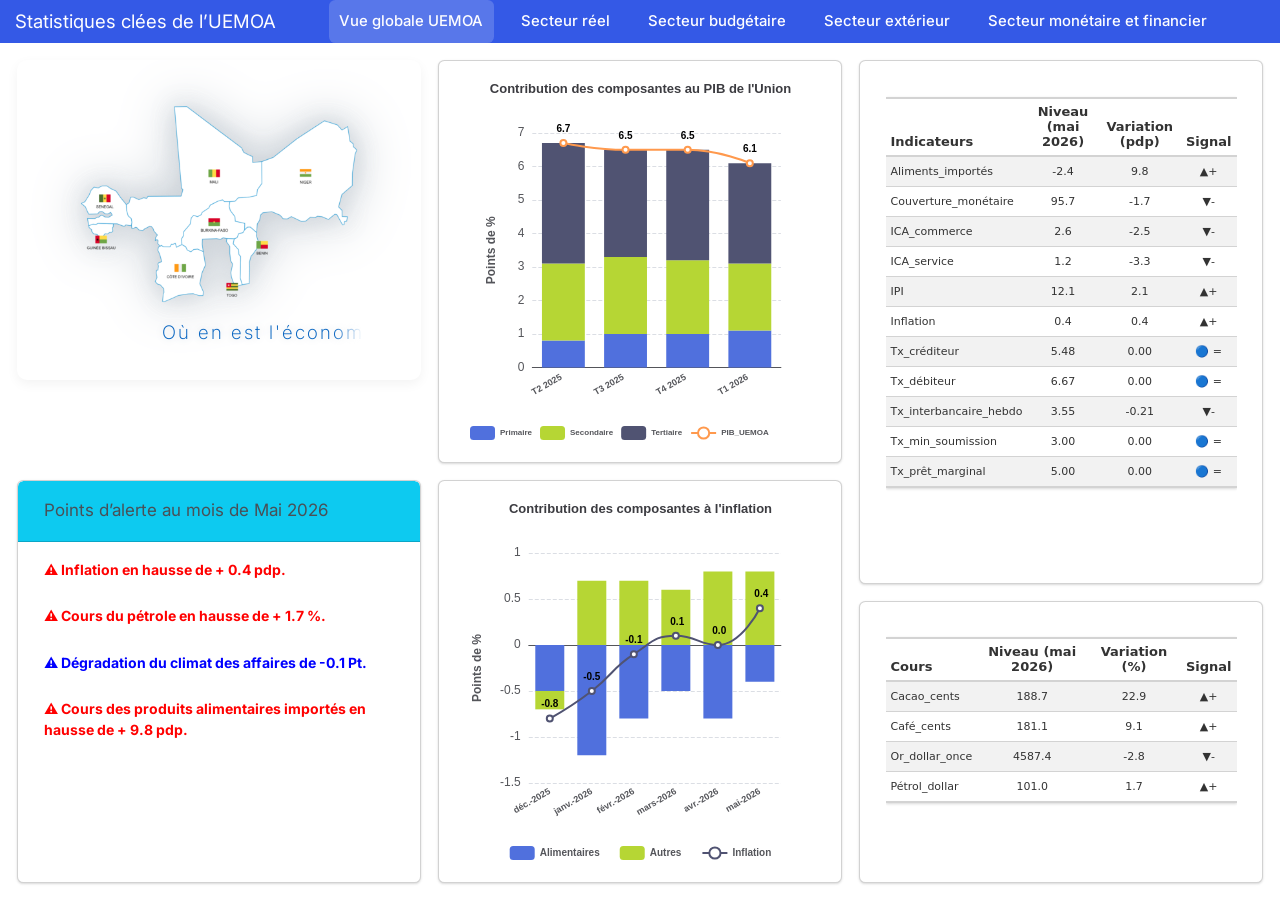
==== commit 7193ce30: "Add files via upload" ====
--- a/index.html
+++ b/index.html
@@ -128,7 +128,7 @@
 </span></div></div>
 <div class="cell card-body html-fill-item html-fill-container">
 <div class="cell-output-display html-fill-item html-fill-container">
-<span style="font-size:14px;color:red; font-weight:bold;">⚠ Inflation en hausse de + 0.4 pdp.</span><br><span style="font-size:14px;color:red; font-weight:bold;">⚠ Cours du pétrol en hausse de + 1.7 %.</span><br><span style="font-size:14px;color:blue; font-weight:bold;">⚠ Dégradation du climat des affaires de -0.1 Pt.</span><br><span style="font-size:14px;color:red; font-weight:bold;">⚠ Cours des produits alimentaires importés en hausse de + 9.8 pdp.</span>
+<span style="font-size:14px;color:red; font-weight:bold;">⚠ Inflation en hausse de + 0.4 pdp.</span><br><span style="font-size:14px;color:red; font-weight:bold;">⚠ Cours du pétrole en hausse de + 1.7 %.</span><br><span style="font-size:14px;color:blue; font-weight:bold;">⚠ Dégradation du climat des affaires de -0.1 Pt.</span><br><span style="font-size:14px;color:red; font-weight:bold;">⚠ Cours des produits alimentaires importés en hausse de + 9.8 pdp.</span>
 </div>
 </div>
 <bslib-tooltip placement="auto" bsoptions="[]" data-require-bs-version="5" data-require-bs-caller="tooltip()">
@@ -141,8 +141,8 @@
 <div class="card cell html-fill-item html-fill-container bslib-card" data-bslib-card-init="" data-require-bs-caller="card()" data-full-screen="false">
 <div class="card-body html-fill-item html-fill-container">
 <div class="cell-output-display html-fill-item html-fill-container">
-<div id="htmlwidget-3a4ce48c2ecdac74279a" style="width:100%;height:450px;" class="echarts4r html-widget html-fill-item html-fill-container"></div>
-<script type="application/json" data-for="htmlwidget-3a4ce48c2ecdac74279a">{"x":{"theme":"","tl":false,"draw":true,"renderer":"canvas","events":[],"buttons":[],"opts":{"yAxis":[{"show":true,"name":"Points de %","nameLocation":"middle","nameRotate":90,"nameGap":35,"nameTextStyle":{"fontWeight":"bold","fontSize":12},"splitLine":{"lineStyle":{"type":"dashed"}}}],"xAxis":[{"data":["T2 2025 ","T3 2025 ","T4 2025 ","T1 2026 "],"type":"category","boundaryGap":true,"axisLabel":{"fontSize":9,"fontWeight":"bold","rotate":30}}],"grid":[{"left":"15%","right":"10%","top":"15%","bottom":"12%","containLabel":true}],"legend":{"data":["Primaire","Secondaire","Tertiaire","PIB_UEMOA"],"show":true,"type":"plain","bottom":0,"left":"0%","right":"0%","orient":"horizontal","textStyle":{"fontWeight":"bold","fontSize":8}},"series":[{"data":[{"value":["T2 2025 ","0.8"]},{"value":["T3 2025 ","1.0"]},{"value":["T4 2025 ","1.0"]},{"value":["T1 2026 ","1.1"]}],"name":"Primaire","type":"bar","yAxisIndex":0,"xAxisIndex":0,"coordinateSystem":"cartesian2d","stack":"PIB_UEMOA","label":{"show":false}},{"data":[{"value":["T2 2025 ","2.3"]},{"value":["T3 2025 ","2.3"]},{"value":["T4 2025 ","2.2"]},{"value":["T1 2026 ","2.0"]}],"name":"Secondaire","type":"bar","yAxisIndex":0,"xAxisIndex":0,"coordinateSystem":"cartesian2d","stack":"PIB_UEMOA","label":{"show":false}},{"data":[{"value":["T2 2025 ","3.6"]},{"value":["T3 2025 ","3.2"]},{"value":["T4 2025 ","3.3"]},{"value":["T1 2026 ","3.0"]}],"name":"Tertiaire","type":"bar","yAxisIndex":0,"xAxisIndex":0,"coordinateSystem":"cartesian2d","stack":"PIB_UEMOA","label":{"show":false}},{"data":[{"value":["T2 2025 ","6.7"]},{"value":["T3 2025 ","6.5"]},{"value":["T4 2025 ","6.5"]},{"value":["T1 2026 ","6.1"]}],"yAxisIndex":0,"xAxisIndex":0,"name":"PIB_UEMOA","type":"line","coordinateSystem":"cartesian2d","smooth":true,"label":{"show":true,"position":"top","formatter":"function(params){return params.value[1];}","color":"#000000","fontSize":10,"fontWeight":"bold"}}],"tooltip":{"trigger":"axis","axisPointer":{"type":"shadow"}},"title":[{"top":0,"left":"center","textStyle":{"fontSize":13,"fontWeight":"bold"},"text":"Contribution des composantes au PIB de l'Union"}]},"dispose":true},"evals":["opts.series.3.label.formatter"],"jsHooks":[]}</script>
+<div id="htmlwidget-188388710ce3a8a5a08c" style="width:100%;height:450px;" class="echarts4r html-widget html-fill-item html-fill-container"></div>
+<script type="application/json" data-for="htmlwidget-188388710ce3a8a5a08c">{"x":{"theme":"","tl":false,"draw":true,"renderer":"canvas","events":[],"buttons":[],"opts":{"yAxis":[{"show":true,"name":"Points de %","nameLocation":"middle","nameRotate":90,"nameGap":35,"nameTextStyle":{"fontWeight":"bold","fontSize":12},"splitLine":{"lineStyle":{"type":"dashed"}}}],"xAxis":[{"data":["T2 2025 ","T3 2025 ","T4 2025 ","T1 2026 "],"type":"category","boundaryGap":true,"axisLabel":{"fontSize":9,"fontWeight":"bold","rotate":30}}],"grid":[{"left":"15%","right":"10%","top":"15%","bottom":"12%","containLabel":true}],"legend":{"data":["Primaire","Secondaire","Tertiaire","PIB_UEMOA"],"show":true,"type":"plain","bottom":0,"left":"0%","right":"0%","orient":"horizontal","textStyle":{"fontWeight":"bold","fontSize":8}},"series":[{"data":[{"value":["T2 2025 ","0.8"]},{"value":["T3 2025 ","1.0"]},{"value":["T4 2025 ","1.0"]},{"value":["T1 2026 ","1.1"]}],"name":"Primaire","type":"bar","yAxisIndex":0,"xAxisIndex":0,"coordinateSystem":"cartesian2d","stack":"PIB_UEMOA","label":{"show":false}},{"data":[{"value":["T2 2025 ","2.3"]},{"value":["T3 2025 ","2.3"]},{"value":["T4 2025 ","2.2"]},{"value":["T1 2026 ","2.0"]}],"name":"Secondaire","type":"bar","yAxisIndex":0,"xAxisIndex":0,"coordinateSystem":"cartesian2d","stack":"PIB_UEMOA","label":{"show":false}},{"data":[{"value":["T2 2025 ","3.6"]},{"value":["T3 2025 ","3.2"]},{"value":["T4 2025 ","3.3"]},{"value":["T1 2026 ","3.0"]}],"name":"Tertiaire","type":"bar","yAxisIndex":0,"xAxisIndex":0,"coordinateSystem":"cartesian2d","stack":"PIB_UEMOA","label":{"show":false}},{"data":[{"value":["T2 2025 ","6.7"]},{"value":["T3 2025 ","6.5"]},{"value":["T4 2025 ","6.5"]},{"value":["T1 2026 ","6.1"]}],"yAxisIndex":0,"xAxisIndex":0,"name":"PIB_UEMOA","type":"line","coordinateSystem":"cartesian2d","smooth":true,"label":{"show":true,"position":"top","formatter":"function(params){return params.value[1];}","color":"#000000","fontSize":10,"fontWeight":"bold"}}],"tooltip":{"trigger":"axis","axisPointer":{"type":"shadow"}},"title":[{"top":0,"left":"center","textStyle":{"fontSize":13,"fontWeight":"bold"},"text":"Contribution des composantes au PIB de l'Union"}]},"dispose":true},"evals":["opts.series.3.label.formatter"],"jsHooks":[]}</script>
 </div>
 </div>
 <bslib-tooltip placement="auto" bsoptions="[]" data-require-bs-version="5" data-require-bs-caller="tooltip()">
@@ -154,8 +154,8 @@
 <div class="card cell html-fill-item html-fill-container bslib-card" data-bslib-card-init="" data-require-bs-caller="card()" data-full-screen="false">
 <div class="card-body html-fill-item html-fill-container">
 <div class="cell-output-display html-fill-item html-fill-container">
-<div id="htmlwidget-cc71f3f0992bb880b0fd" style="width:100%;height:550px;" class="echarts4r html-widget html-fill-item html-fill-container"></div>
-<script type="application/json" data-for="htmlwidget-cc71f3f0992bb880b0fd">{"x":{"theme":"","tl":false,"draw":true,"renderer":"canvas","events":[],"buttons":[],"opts":{"yAxis":[{"show":true,"name":"Points de %","nameLocation":"middle","nameRotate":90,"nameGap":45,"nameTextStyle":{"fontWeight":"bold","fontSize":12},"splitLine":{"lineStyle":{"type":"dashed"}}}],"xAxis":[{"data":["déc.-2025","janv.-2026","févr.-2026","mars-2026","avr.-2026","mai-2026"],"type":"category","boundaryGap":true,"axisLabel":{"fontSize":9,"fontWeight":"bold","rotate":30}}],"grid":[{"left":"10%","right":"10%","top":"15%","bottom":"12%","containLabel":true}],"legend":{"data":["Alimentaires","Autres","Inflation"],"show":true,"type":"plain","bottom":0,"left":"center","orient":"horizontal","textStyle":{"fontWeight":"bold","fontSize":10},"itemGap":20},"series":[{"data":[{"value":["déc.-2025","-0.5"]},{"value":["janv.-2026","-1.2"]},{"value":["févr.-2026","-0.8"]},{"value":["mars-2026","-0.5"]},{"value":["avr.-2026","-0.8"]},{"value":["mai-2026","-0.4"]}],"name":"Alimentaires","type":"bar","yAxisIndex":0,"xAxisIndex":0,"coordinateSystem":"cartesian2d","stack":"infl","label":{"show":false}},{"data":[{"value":["déc.-2025","-0.2"]},{"value":["janv.-2026"," 0.7"]},{"value":["févr.-2026"," 0.7"]},{"value":["mars-2026"," 0.6"]},{"value":["avr.-2026"," 0.8"]},{"value":["mai-2026"," 0.8"]}],"name":"Autres","type":"bar","yAxisIndex":0,"xAxisIndex":0,"coordinateSystem":"cartesian2d","stack":"infl","label":{"show":false}},{"data":[{"value":["déc.-2025","-0.8"]},{"value":["janv.-2026","-0.5"]},{"value":["févr.-2026","-0.1"]},{"value":["mars-2026"," 0.1"]},{"value":["avr.-2026"," 0.0"]},{"value":["mai-2026"," 0.4"]}],"yAxisIndex":0,"xAxisIndex":0,"name":"Inflation","type":"line","coordinateSystem":"cartesian2d","smooth":true,"label":{"show":true,"position":"top","formatter":"function(params){return params.value[1];}","color":"#000000","fontSize":10,"fontWeight":"bold"}}],"tooltip":{"trigger":"axis","axisPointer":{"type":"shadow"}},"title":[{"top":0,"left":"center","textStyle":{"fontSize":13,"fontWeight":"bold"},"text":"Contribution des composantes à l'inflation"}]},"dispose":true},"evals":["opts.series.2.label.formatter"],"jsHooks":[]}</script>
+<div id="htmlwidget-900906eb0da4e7145ce5" style="width:100%;height:550px;" class="echarts4r html-widget html-fill-item html-fill-container"></div>
+<script type="application/json" data-for="htmlwidget-900906eb0da4e7145ce5">{"x":{"theme":"","tl":false,"draw":true,"renderer":"canvas","events":[],"buttons":[],"opts":{"yAxis":[{"show":true,"name":"Points de %","nameLocation":"middle","nameRotate":90,"nameGap":45,"nameTextStyle":{"fontWeight":"bold","fontSize":12},"splitLine":{"lineStyle":{"type":"dashed"}}}],"xAxis":[{"data":["déc.-2025","janv.-2026","févr.-2026","mars-2026","avr.-2026","mai-2026"],"type":"category","boundaryGap":true,"axisLabel":{"fontSize":9,"fontWeight":"bold","rotate":30}}],"grid":[{"left":"10%","right":"10%","top":"15%","bottom":"12%","containLabel":true}],"legend":{"data":["Alimentaires","Autres","Inflation"],"show":true,"type":"plain","bottom":0,"left":"center","orient":"horizontal","textStyle":{"fontWeight":"bold","fontSize":10},"itemGap":20},"series":[{"data":[{"value":["déc.-2025","-0.5"]},{"value":["janv.-2026","-1.2"]},{"value":["févr.-2026","-0.8"]},{"value":["mars-2026","-0.5"]},{"value":["avr.-2026","-0.8"]},{"value":["mai-2026","-0.4"]}],"name":"Alimentaires","type":"bar","yAxisIndex":0,"xAxisIndex":0,"coordinateSystem":"cartesian2d","stack":"infl","label":{"show":false}},{"data":[{"value":["déc.-2025","-0.2"]},{"value":["janv.-2026"," 0.7"]},{"value":["févr.-2026"," 0.7"]},{"value":["mars-2026"," 0.6"]},{"value":["avr.-2026"," 0.8"]},{"value":["mai-2026"," 0.8"]}],"name":"Autres","type":"bar","yAxisIndex":0,"xAxisIndex":0,"coordinateSystem":"cartesian2d","stack":"infl","label":{"show":false}},{"data":[{"value":["déc.-2025","-0.8"]},{"value":["janv.-2026","-0.5"]},{"value":["févr.-2026","-0.1"]},{"value":["mars-2026"," 0.1"]},{"value":["avr.-2026"," 0.0"]},{"value":["mai-2026"," 0.4"]}],"yAxisIndex":0,"xAxisIndex":0,"name":"Inflation","type":"line","coordinateSystem":"cartesian2d","smooth":true,"label":{"show":true,"position":"top","formatter":"function(params){return params.value[1];}","color":"#000000","fontSize":10,"fontWeight":"bold"}}],"tooltip":{"trigger":"axis","axisPointer":{"type":"shadow"}},"title":[{"top":0,"left":"center","textStyle":{"fontSize":13,"fontWeight":"bold"},"text":"Contribution des composantes à l'inflation"}]},"dispose":true},"evals":["opts.series.2.label.formatter"],"jsHooks":[]}</script>
 </div>
 </div>
 <bslib-tooltip placement="auto" bsoptions="[]" data-require-bs-version="5" data-require-bs-caller="tooltip()">
@@ -170,23 +170,23 @@
 <div class="card cell html-fill-item html-fill-container bslib-card" data-bslib-card-init="" data-require-bs-caller="card()" data-full-screen="false">
 <div class="card-body html-fill-item html-fill-container">
 <div class="cell-output-display html-fill-item html-fill-container">
-<div id="memonmuhmr" style="padding-left:0px;padding-right:0px;padding-top:10px;padding-bottom:10px;overflow-x:auto;overflow-y:auto;width:auto;height:auto;" class="html-fill-item html-fill-container">
-<style>#memonmuhmr table {
+<div id="ydirmdifam" style="padding-left:0px;padding-right:0px;padding-top:10px;padding-bottom:10px;overflow-x:auto;overflow-y:auto;width:auto;height:auto;" class="html-fill-item html-fill-container">
+<style>#ydirmdifam table {
   font-family: system-ui, 'Segoe UI', Roboto, Helvetica, Arial, sans-serif, 'Apple Color Emoji', 'Segoe UI Emoji', 'Segoe UI Symbol', 'Noto Color Emoji';
   -webkit-font-smoothing: antialiased;
   -moz-osx-font-smoothing: grayscale;
 }
 
-#memonmuhmr thead, #memonmuhmr tbody, #memonmuhmr tfoot, #memonmuhmr tr, #memonmuhmr td, #memonmuhmr th {
+#ydirmdifam thead, #ydirmdifam tbody, #ydirmdifam tfoot, #ydirmdifam tr, #ydirmdifam td, #ydirmdifam th {
   border-style: none;
 }
 
-#memonmuhmr p {
+#ydirmdifam p {
   margin: 0;
   padding: 0;
 }
 
-#memonmuhmr .gt_table {
+#ydirmdifam .gt_table {
   display: table;
   border-collapse: collapse;
   line-height: normal;
@@ -212,12 +212,12 @@
   border-left-color: #D3D3D3;
 }
 
-#memonmuhmr .gt_caption {
+#ydirmdifam .gt_caption {
   padding-top: 4px;
   padding-bottom: 4px;
 }
 
-#memonmuhmr .gt_title {
+#ydirmdifam .gt_title {
   color: #333333;
   font-size: 125%;
   font-weight: initial;
@@ -229,7 +229,7 @@
   border-bottom-width: 0;
 }
 
-#memonmuhmr .gt_subtitle {
+#ydirmdifam .gt_subtitle {
   color: #333333;
   font-size: 85%;
   font-weight: initial;
@@ -241,7 +241,7 @@
   border-top-width: 0;
 }
 
-#memonmuhmr .gt_heading {
+#ydirmdifam .gt_heading {
   background-color: #FFFFFF;
   text-align: center;
   border-bottom-color: #FFFFFF;
@@ -253,13 +253,13 @@
   border-right-color: #D3D3D3;
 }
 
-#memonmuhmr .gt_bottom_border {
+#ydirmdifam .gt_bottom_border {
   border-bottom-style: solid;
   border-bottom-width: 2px;
   border-bottom-color: #D3D3D3;
 }
 
-#memonmuhmr .gt_col_headings {
+#ydirmdifam .gt_col_headings {
   border-top-style: solid;
   border-top-width: 2px;
   border-top-color: #D3D3D3;
@@ -274,7 +274,7 @@
   border-right-color: #D3D3D3;
 }
 
-#memonmuhmr .gt_col_heading {
+#ydirmdifam .gt_col_heading {
   color: #333333;
   background-color: #FFFFFF;
   font-size: 100%;
@@ -294,7 +294,7 @@
   overflow-x: hidden;
 }
 
-#memonmuhmr .gt_column_spanner_outer {
+#ydirmdifam .gt_column_spanner_outer {
   color: #333333;
   background-color: #FFFFFF;
   font-size: 100%;
@@ -306,15 +306,15 @@
   padding-right: 4px;
 }
 
-#memonmuhmr .gt_column_spanner_outer:first-child {
+#ydirmdifam .gt_column_spanner_outer:first-child {
   padding-left: 0;
 }
 
-#memonmuhmr .gt_column_spanner_outer:last-child {
+#ydirmdifam .gt_column_spanner_outer:last-child {
   padding-right: 0;
 }
 
-#memonmuhmr .gt_column_spanner {
+#ydirmdifam .gt_column_spanner {
   border-bottom-style: solid;
   border-bottom-width: 2px;
   border-bottom-color: #D3D3D3;
@@ -326,11 +326,11 @@
   width: 100%;
 }
 
-#memonmuhmr .gt_spanner_row {
+#ydirmdifam .gt_spanner_row {
   border-bottom-style: hidden;
 }
 
-#memonmuhmr .gt_group_heading {
+#ydirmdifam .gt_group_heading {
   padding-top: 8px;
   padding-bottom: 8px;
   padding-left: 5px;
@@ -356,7 +356,7 @@
   text-align: left;
 }
 
-#memonmuhmr .gt_empty_group_heading {
+#ydirmdifam .gt_empty_group_heading {
   padding: 0.5px;
   color: #333333;
   background-color: #FFFFFF;
@@ -371,15 +371,15 @@
   vertical-align: middle;
 }
 
-#memonmuhmr .gt_from_md > :first-child {
+#ydirmdifam .gt_from_md > :first-child {
   margin-top: 0;
 }
 
-#memonmuhmr .gt_from_md > :last-child {
+#ydirmdifam .gt_from_md > :last-child {
   margin-bottom: 0;
 }
 
-#memonmuhmr .gt_row {
+#ydirmdifam .gt_row {
   padding-top: 8px;
   padding-bottom: 8px;
   padding-left: 5px;
@@ -398,7 +398,7 @@
   overflow-x: hidden;
 }
 
-#memonmuhmr .gt_stub {
+#ydirmdifam .gt_stub {
   color: #333333;
   background-color: #FFFFFF;
   font-size: 100%;
@@ -411,7 +411,7 @@
   padding-right: 5px;
 }
 
-#memonmuhmr .gt_stub_row_group {
+#ydirmdifam .gt_stub_row_group {
   color: #333333;
   background-color: #FFFFFF;
   font-size: 100%;
@@ -425,15 +425,15 @@
   vertical-align: top;
 }
 
-#memonmuhmr .gt_row_group_first td {
+#ydirmdifam .gt_row_group_first td {
   border-top-width: 2px;
 }
 
-#memonmuhmr .gt_row_group_first th {
+#ydirmdifam .gt_row_group_first th {
   border-top-width: 2px;
 }
 
-#memonmuhmr .gt_summary_row {
+#ydirmdifam .gt_summary_row {
   color: #333333;
   background-color: #FFFFFF;
   text-transform: inherit;
@@ -443,16 +443,16 @@
   padding-right: 5px;
 }
 
-#memonmuhmr .gt_first_summary_row {
+#ydirmdifam .gt_first_summary_row {
   border-top-style: solid;
   border-top-color: #D3D3D3;
 }
 
-#memonmuhmr .gt_first_summary_row.thick {
+#ydirmdifam .gt_first_summary_row.thick {
   border-top-width: 2px;
 }
 
-#memonmuhmr .gt_last_summary_row {
+#ydirmdifam .gt_last_summary_row {
   padding-top: 8px;
   padding-bottom: 8px;
   padding-left: 5px;
@@ -462,7 +462,7 @@
   border-bottom-color: #D3D3D3;
 }
 
-#memonmuhmr .gt_grand_summary_row {
+#ydirmdifam .gt_grand_summary_row {
   color: #333333;
   background-color: #FFFFFF;
   text-transform: inherit;
@@ -472,7 +472,7 @@
   padding-right: 5px;
 }
 
-#memonmuhmr .gt_first_grand_summary_row {
+#ydirmdifam .gt_first_grand_summary_row {
   padding-top: 8px;
   padding-bottom: 8px;
   padding-left: 5px;
@@ -482,7 +482,7 @@
   border-top-color: #D3D3D3;
 }
 
-#memonmuhmr .gt_last_grand_summary_row_top {
+#ydirmdifam .gt_last_grand_summary_row_top {
   padding-top: 8px;
   padding-bottom: 8px;
   padding-left: 5px;
@@ -492,11 +492,11 @@
   border-bottom-color: #D3D3D3;
 }
 
-#memonmuhmr .gt_striped {
+#ydirmdifam .gt_striped {
   background-color: rgba(128, 128, 128, 0.05);
 }
 
-#memonmuhmr .gt_table_body {
+#ydirmdifam .gt_table_body {
   border-top-style: solid;
   border-top-width: 2px;
   border-top-color: #D3D3D3;
@@ -505,7 +505,7 @@
   border-bottom-color: #D3D3D3;
 }
 
-#memonmuhmr .gt_footnotes {
+#ydirmdifam .gt_footnotes {
   color: #333333;
   background-color: #FFFFFF;
   border-bottom-style: none;
@@ -519,7 +519,7 @@
   border-right-color: #D3D3D3;
 }
 
-#memonmuhmr .gt_footnote {
+#ydirmdifam .gt_footnote {
   margin: 0px;
   font-size: 90%;
   padding-top: 4px;
@@ -528,7 +528,7 @@
   padding-right: 5px;
 }
 
-#memonmuhmr .gt_sourcenotes {
+#ydirmdifam .gt_sourcenotes {
   color: #333333;
   background-color: #FFFFFF;
   border-bottom-style: none;
@@ -542,7 +542,7 @@
   border-right-color: #D3D3D3;
 }
 
-#memonmuhmr .gt_sourcenote {
+#ydirmdifam .gt_sourcenote {
   font-size: 90%;
   padding-top: 4px;
   padding-bottom: 4px;
@@ -550,72 +550,72 @@
   padding-right: 5px;
 }
 
-#memonmuhmr .gt_left {
+#ydirmdifam .gt_left {
   text-align: left;
 }
 
-#memonmuhmr .gt_center {
+#ydirmdifam .gt_center {
   text-align: center;
 }
 
-#memonmuhmr .gt_right {
+#ydirmdifam .gt_right {
   text-align: right;
   font-variant-numeric: tabular-nums;
 }
 
-#memonmuhmr .gt_font_normal {
+#ydirmdifam .gt_font_normal {
   font-weight: normal;
 }
 
-#memonmuhmr .gt_font_bold {
+#ydirmdifam .gt_font_bold {
   font-weight: bold;
 }
 
-#memonmuhmr .gt_font_italic {
+#ydirmdifam .gt_font_italic {
   font-style: italic;
 }
 
-#memonmuhmr .gt_super {
+#ydirmdifam .gt_super {
   font-size: 65%;
 }
 
-#memonmuhmr .gt_footnote_marks {
+#ydirmdifam .gt_footnote_marks {
   font-size: 75%;
   vertical-align: 0.4em;
   position: initial;
 }
 
-#memonmuhmr .gt_asterisk {
+#ydirmdifam .gt_asterisk {
   font-size: 100%;
   vertical-align: 0;
 }
 
-#memonmuhmr .gt_indent_1 {
+#ydirmdifam .gt_indent_1 {
   text-indent: 5px;
 }
 
-#memonmuhmr .gt_indent_2 {
+#ydirmdifam .gt_indent_2 {
   text-indent: 10px;
 }
 
-#memonmuhmr .gt_indent_3 {
+#ydirmdifam .gt_indent_3 {
   text-indent: 15px;
 }
 
-#memonmuhmr .gt_indent_4 {
+#ydirmdifam .gt_indent_4 {
   text-indent: 20px;
 }
 
-#memonmuhmr .gt_indent_5 {
+#ydirmdifam .gt_indent_5 {
   text-indent: 25px;
 }
 
-#memonmuhmr .katex-display {
+#ydirmdifam .katex-display {
   display: inline-flex !important;
   margin-bottom: 0.75em !important;
 }
 
-#memonmuhmr div.Reactable > div.rt-table > div.rt-thead > div.rt-tr.rt-tr-group-header > div.rt-th-group:after {
+#ydirmdifam div.Reactable > div.rt-table > div.rt-thead > div.rt-tr.rt-tr-group-header > div.rt-th-group:after {
   height: 0px !important;
 }
 </style>
@@ -714,23 +714,23 @@
 <div class="card cell html-fill-item html-fill-container bslib-card" data-bslib-card-init="" data-require-bs-caller="card()" data-full-screen="false">
 <div class="card-body html-fill-item html-fill-container">
 <div class="cell-output-display html-fill-item html-fill-container">
-<div id="tqzlyaqzcb" style="padding-left:0px;padding-right:0px;padding-top:10px;padding-bottom:10px;overflow-x:auto;overflow-y:auto;width:auto;height:auto;" class="html-fill-item html-fill-container">
-<style>#tqzlyaqzcb table {
+<div id="qjglnehufe" style="padding-left:0px;padding-right:0px;padding-top:10px;padding-bottom:10px;overflow-x:auto;overflow-y:auto;width:auto;height:auto;" class="html-fill-item html-fill-container">
+<style>#qjglnehufe table {
   font-family: system-ui, 'Segoe UI', Roboto, Helvetica, Arial, sans-serif, 'Apple Color Emoji', 'Segoe UI Emoji', 'Segoe UI Symbol', 'Noto Color Emoji';
   -webkit-font-smoothing: antialiased;
   -moz-osx-font-smoothing: grayscale;
 }
 
-#tqzlyaqzcb thead, #tqzlyaqzcb tbody, #tqzlyaqzcb tfoot, #tqzlyaqzcb tr, #tqzlyaqzcb td, #tqzlyaqzcb th {
+#qjglnehufe thead, #qjglnehufe tbody, #qjglnehufe tfoot, #qjglnehufe tr, #qjglnehufe td, #qjglnehufe th {
   border-style: none;
 }
 
-#tqzlyaqzcb p {
+#qjglnehufe p {
   margin: 0;
   padding: 0;
 }
 
-#tqzlyaqzcb .gt_table {
+#qjglnehufe .gt_table {
   display: table;
   border-collapse: collapse;
   line-height: normal;
@@ -756,12 +756,12 @@
   border-left-color: #D3D3D3;
 }
 
-#tqzlyaqzcb .gt_caption {
+#qjglnehufe .gt_caption {
   padding-top: 4px;
   padding-bottom: 4px;
 }
 
-#tqzlyaqzcb .gt_title {
+#qjglnehufe .gt_title {
   color: #333333;
   font-size: 125%;
   font-weight: initial;
@@ -773,7 +773,7 @@
   border-bottom-width: 0;
 }
 
-#tqzlyaqzcb .gt_subtitle {
+#qjglnehufe .gt_subtitle {
   color: #333333;
   font-size: 85%;
   font-weight: initial;
@@ -785,7 +785,7 @@
   border-top-width: 0;
 }
 
-#tqzlyaqzcb .gt_heading {
+#qjglnehufe .gt_heading {
   background-color: #FFFFFF;
   text-align: center;
   border-bottom-color: #FFFFFF;
@@ -797,13 +797,13 @@
   border-right-color: #D3D3D3;
 }
 
-#tqzlyaqzcb .gt_bottom_border {
+#qjglnehufe .gt_bottom_border {
   border-bottom-style: solid;
   border-bottom-width: 2px;
   border-bottom-color: #D3D3D3;
 }
 
-#tqzlyaqzcb .gt_col_headings {
+#qjglnehufe .gt_col_headings {
   border-top-style: solid;
   border-top-width: 2px;
   border-top-color: #D3D3D3;
@@ -818,7 +818,7 @@
   border-right-color: #D3D3D3;
 }
 
-#tqzlyaqzcb .gt_col_heading {
+#qjglnehufe .gt_col_heading {
   color: #333333;
   background-color: #FFFFFF;
   font-size: 100%;
@@ -838,7 +838,7 @@
   overflow-x: hidden;
 }
 
-#tqzlyaqzcb .gt_column_spanner_outer {
+#qjglnehufe .gt_column_spanner_outer {
   color: #333333;
   background-color: #FFFFFF;
   font-size: 100%;
@@ -850,15 +850,15 @@
   padding-right: 4px;
 }
 
-#tqzlyaqzcb .gt_column_spanner_outer:first-child {
+#qjglnehufe .gt_column_spanner_outer:first-child {
   padding-left: 0;
 }
 
-#tqzlyaqzcb .gt_column_spanner_outer:last-child {
+#qjglnehufe .gt_column_spanner_outer:last-child {
   padding-right: 0;
 }
 
-#tqzlyaqzcb .gt_column_spanner {
+#qjglnehufe .gt_column_spanner {
   border-bottom-style: solid;
   border-bottom-width: 2px;
   border-bottom-color: #D3D3D3;
@@ -870,11 +870,11 @@
   width: 100%;
 }
 
-#tqzlyaqzcb .gt_spanner_row {
+#qjglnehufe .gt_spanner_row {
   border-bottom-style: hidden;
 }
 
-#tqzlyaqzcb .gt_group_heading {
+#qjglnehufe .gt_group_heading {
   padding-top: 8px;
   padding-bottom: 8px;
   padding-left: 5px;
@@ -900,7 +900,7 @@
   text-align: left;
 }
 
-#tqzlyaqzcb .gt_empty_group_heading {
+#qjglnehufe .gt_empty_group_heading {
   padding: 0.5px;
   color: #333333;
   background-color: #FFFFFF;
@@ -915,15 +915,15 @@
   vertical-align: middle;
 }
 
-#tqzlyaqzcb .gt_from_md > :first-child {
+#qjglnehufe .gt_from_md > :first-child {
   margin-top: 0;
 }
 
-#tqzlyaqzcb .gt_from_md > :last-child {
+#qjglnehufe .gt_from_md > :last-child {
   margin-bottom: 0;
 }
 
-#tqzlyaqzcb .gt_row {
+#qjglnehufe .gt_row {
   padding-top: 8px;
   padding-bottom: 8px;
   padding-left: 5px;
@@ -942,7 +942,7 @@
   overflow-x: hidden;
 }
 
-#tqzlyaqzcb .gt_stub {
+#qjglnehufe .gt_stub {
   color: #333333;
   background-color: #FFFFFF;
   font-size: 100%;
@@ -955,7 +955,7 @@
   padding-right: 5px;
 }
 
-#tqzlyaqzcb .gt_stub_row_group {
+#qjglnehufe .gt_stub_row_group {
   color: #333333;
   background-color: #FFFFFF;
   font-size: 100%;
@@ -969,15 +969,15 @@
   vertical-align: top;
 }
 
-#tqzlyaqzcb .gt_row_group_first td {
+#qjglnehufe .gt_row_group_first td {
   border-top-width: 2px;
 }
 
-#tqzlyaqzcb .gt_row_group_first th {
+#qjglnehufe .gt_row_group_first th {
   border-top-width: 2px;
 }
 
-#tqzlyaqzcb .gt_summary_row {
+#qjglnehufe .gt_summary_row {
   color: #333333;
   background-color: #FFFFFF;
   text-transform: inherit;
@@ -987,16 +987,16 @@
   padding-right: 5px;
 }
 
-#tqzlyaqzcb .gt_first_summary_row {
+#qjglnehufe .gt_first_summary_row {
   border-top-style: solid;
   border-top-color: #D3D3D3;
 }
 
-#tqzlyaqzcb .gt_first_summary_row.thick {
+#qjglnehufe .gt_first_summary_row.thick {
   border-top-width: 2px;
 }
 
-#tqzlyaqzcb .gt_last_summary_row {
+#qjglnehufe .gt_last_summary_row {
   padding-top: 8px;
   padding-bottom: 8px;
   padding-left: 5px;
@@ -1006,7 +1006,7 @@
   border-bottom-color: #D3D3D3;
 }
 
-#tqzlyaqzcb .gt_grand_summary_row {
+#qjglnehufe .gt_grand_summary_row {
   color: #333333;
   background-color: #FFFFFF;
   text-transform: inherit;
@@ -1016,7 +1016,7 @@
   padding-right: 5px;
 }
 
-#tqzlyaqzcb .gt_first_grand_summary_row {
+#qjglnehufe .gt_first_grand_summary_row {
   padding-top: 8px;
   padding-bottom: 8px;
   padding-left: 5px;
@@ -1026,7 +1026,7 @@
   border-top-color: #D3D3D3;
 }
 
-#tqzlyaqzcb .gt_last_grand_summary_row_top {
+#qjglnehufe .gt_last_grand_summary_row_top {
   padding-top: 8px;
   padding-bottom: 8px;
   padding-left: 5px;
@@ -1036,11 +1036,11 @@
   border-bottom-color: #D3D3D3;
 }
 
-#tqzlyaqzcb .gt_striped {
+#qjglnehufe .gt_striped {
   background-color: rgba(128, 128, 128, 0.05);
 }
 
-#tqzlyaqzcb .gt_table_body {
+#qjglnehufe .gt_table_body {
   border-top-style: solid;
   border-top-width: 2px;
   border-top-color: #D3D3D3;
@@ -1049,7 +1049,7 @@
   border-bottom-color: #D3D3D3;
 }
 
-#tqzlyaqzcb .gt_footnotes {
+#qjglnehufe .gt_footnotes {
   color: #333333;
   background-color: #FFFFFF;
   border-bottom-style: none;
@@ -1063,7 +1063,7 @@
   border-right-color: #D3D3D3;
 }
 
-#tqzlyaqzcb .gt_footnote {
+#qjglnehufe .gt_footnote {
   margin: 0px;
   font-size: 90%;
   padding-top: 4px;
@@ -1072,7 +1072,7 @@
   padding-right: 5px;
 }
 
-#tqzlyaqzcb .gt_sourcenotes {
+#qjglnehufe .gt_sourcenotes {
   color: #333333;
   background-color: #FFFFFF;
   border-bottom-style: none;
@@ -1086,7 +1086,7 @@
   border-right-color: #D3D3D3;
 }
 
-#tqzlyaqzcb .gt_sourcenote {
+#qjglnehufe .gt_sourcenote {
   font-size: 90%;
   padding-top: 4px;
   padding-bottom: 4px;
@@ -1094,72 +1094,72 @@
   padding-right: 5px;
 }
 
-#tqzlyaqzcb .gt_left {
+#qjglnehufe .gt_left {
   text-align: left;
 }
 
-#tqzlyaqzcb .gt_center {
+#qjglnehufe .gt_center {
   text-align: center;
 }
 
-#tqzlyaqzcb .gt_right {
+#qjglnehufe .gt_right {
   text-align: right;
   font-variant-numeric: tabular-nums;
 }
 
-#tqzlyaqzcb .gt_font_normal {
+#qjglnehufe .gt_font_normal {
   font-weight: normal;
 }
 
-#tqzlyaqzcb .gt_font_bold {
+#qjglnehufe .gt_font_bold {
   font-weight: bold;
 }
 
-#tqzlyaqzcb .gt_font_italic {
+#qjglnehufe .gt_font_italic {
   font-style: italic;
 }
 
-#tqzlyaqzcb .gt_super {
+#qjglnehufe .gt_super {
   font-size: 65%;
 }
 
-#tqzlyaqzcb .gt_footnote_marks {
+#qjglnehufe .gt_footnote_marks {
   font-size: 75%;
   vertical-align: 0.4em;
   position: initial;
 }
 
-#tqzlyaqzcb .gt_asterisk {
+#qjglnehufe .gt_asterisk {
   font-size: 100%;
   vertical-align: 0;
 }
 
-#tqzlyaqzcb .gt_indent_1 {
+#qjglnehufe .gt_indent_1 {
   text-indent: 5px;
 }
 
-#tqzlyaqzcb .gt_indent_2 {
+#qjglnehufe .gt_indent_2 {
   text-indent: 10px;
 }
 
-#tqzlyaqzcb .gt_indent_3 {
+#qjglnehufe .gt_indent_3 {
   text-indent: 15px;
 }
 
-#tqzlyaqzcb .gt_indent_4 {
+#qjglnehufe .gt_indent_4 {
   text-indent: 20px;
 }
 
-#tqzlyaqzcb .gt_indent_5 {
+#qjglnehufe .gt_indent_5 {
   text-indent: 25px;
 }
 
-#tqzlyaqzcb .katex-display {
+#qjglnehufe .katex-display {
   display: inline-flex !important;
   margin-bottom: 0.75em !important;
 }
 
-#tqzlyaqzcb div.Reactable > div.rt-table > div.rt-thead > div.rt-tr.rt-tr-group-header > div.rt-th-group:after {
+#qjglnehufe div.Reactable > div.rt-table > div.rt-thead > div.rt-tr.rt-tr-group-header > div.rt-th-group:after {
   height: 0px !important;
 }
 </style>
@@ -1222,8 +1222,8 @@
 <div class="card cell html-fill-item html-fill-container bslib-card" data-bslib-card-init="" data-require-bs-caller="card()" data-full-screen="false">
 <div class="card-body html-fill-item html-fill-container">
 <div class="cell-output-display html-fill-item html-fill-container">
-<div class="leaflet html-widget html-fill-item html-fill-container" id="htmlwidget-d9be424105568f59ca8f" style="width:100%;height:406px;"></div>
-<script type="application/json" data-for="htmlwidget-d9be424105568f59ca8f">{"x":{"options":{"crs":{"crsClass":"L.CRS.EPSG3857","code":null,"proj4def":null,"projectedBounds":null,"options":{}},"zoomControl":true},"calls":[{"method":"addProviderTiles","args":["CartoDB.DarkMatterNoLabels",null,null,{"errorTileUrl":"","noWrap":false,"detectRetina":false}]},{"method":"addPolygons","args":[[[[{"lng":[0.9004882812500057,0.8748046875000171,0.8218750000000057,0.7875000000000227,0.7633789062500114,0.7799804687500114,0.7921875000000114,0.9583007812500171,1.176171875000023,1.330078125,1.342871093750006,1.345117187500023,1.347070312500023,1.37890625,1.3857421875,1.42431640625,1.566308593750023,1.600195312500006,1.603808593750017,1.606640625000011,1.624609375000006,1.624609375000006,1.624609375000006,1.624707031250011,1.624707031250011,1.530957031250011,1.58203125,1.5908203125,1.602929687500023,1.577539062500023,1.598535156250023,1.639257812500006,1.7431640625,1.777929687500006,1.610937500000006,1.622656250000006,1.310644531250006,1.187207031250011,1.18505859375,1.1396484375,1.08447265625,1.049902343750006,1.002148437500011,0.9849609375000057,0.9122070312500057,0.8224609375000114,0.7369140625000057,0.7072265625000114,0.7154296875000057,0.7022460937500057,0.6727539062500227,0.595703125,0.5480468750000114,0.5255859375000114,0.5333984375000114,0.5230468750000057,0.5380859375,0.5794921875000227,0.5924804687500114,0.59619140625,0.6195312500000227,0.634765625,0.5910156250000114,0.5373046875000114,0.5095703125000171,0.4989257812500227,0.5,0.6051757812500114,0.5835937500000057,0.5992187500000057,0.6470703125000057,0.6880859375000057,0.6863281250000171,0.6162109375,0.4833007812500227,0.4153320312500171,0.3786132812500114,0.37255859375,0.453125,0.48876953125,0.4932617187500057,0.4603515625000227,0.4661132812500171,0.4971679687500057,0.5290039062500114,0.5256835937500171,0.4475585937500171,0.4052734375,0.3709960937500227,0.2893554687500171,0.2599609375000114,0.2415039062500171,0.2333984375,0.2619140625000114,0.2515625000000057,0.2754882812500057,0.3273437500000114,0.3425781250000171,0.2727539062500171,0.2645507812500227,0.26953125,0.2896484375000057,0.3117187500000114,0.3239257812500114,0.3345703125000057,0.3430664062500171,0.3518554687500171,0.3626953125000227,0.3786132812500114,0.380859375,0.3318359375000171,0.2160156250000114,0.1482421875000171,0.08925781250002274,0.03945312500002274,-0.05771484374997726,-0.08632812499999432,-0.09018554687497726,-0.06059570312498863,-0.01386718749998295,0.009423828125022737,-0.004736328124977263,-0.068603515625,0.1592773437500057,0.4841796875000171,0.49072265625,0.49267578125,0.5491210937500171,0.6429687500000227,0.9004882812500057],"lat":[10.99326171874999,10.8857421875,10.75258789062499,10.71025390624999,10.386669921875,10.3595703125,10.3515625,10.24204101562499,10.098388671875,9.996972656249994,9.962939453124989,9.750195312499997,9.567529296874994,9.462988281249991,9.361669921874991,9.285009765624991,9.137255859374989,9.050048828125,8.77099609375,8.559277343749997,8.27099609375,8.030224609374997,7.725878906249989,7.369189453124989,6.997314453125,6.992431640625,6.877001953124989,6.772265624999989,6.738085937499989,6.687402343749994,6.610205078124991,6.58154296875,6.42626953125,6.294628906249997,6.250830078124991,6.216796875,6.146874999999994,6.089404296874989,6.14501953125,6.155029296875,6.173779296874997,6.20263671875,6.2685546875,6.3203125,6.328564453124997,6.386376953124994,6.452587890624997,6.518749999999997,6.54931640625,6.580761718749997,6.592529296875,6.7421875,6.802490234375,6.850927734374991,6.888330078124994,6.938867187499994,6.979687499999997,7.004101562499997,7.033984374999989,7.096630859374997,7.2265625,7.353662109374994,7.388818359374994,7.398730468749989,7.435107421874989,7.4951171875,7.546875,7.728222656249997,8.145800781249989,8.209570312499991,8.253466796874989,8.304248046874989,8.354882812499994,8.479638671874994,8.575292968749991,8.652734374999994,8.722021484374991,8.75927734375,8.813769531249989,8.851464843749994,8.894921874999994,8.974218749999991,9.115332031249991,9.221240234374989,9.358300781249994,9.398486328124989,9.480273437499989,9.491455078125,9.485546874999997,9.431835937499997,9.426025390625,9.44189453125,9.463525390624994,9.49560546875,9.53564453125,9.570605468749989,9.586572265624994,9.604150390624994,9.620947265624991,9.644726562499997,9.667919921874997,9.672314453124997,9.670996093749991,9.687597656249991,9.803955078125,9.844580078124991,9.924902343749991,10.23647460937499,10.2685546875,10.29184570312499,10.30693359374999,10.39052734374999,10.45478515625,10.52060546874999,10.56386718749999,10.630615234375,10.673046875,10.71552734375,10.80058593749999,10.891357421875,11.02099609375,11.05556640624999,11.11562499999999,11.06962890624999,10.99199218749999,10.97817382812499,10.95498046874999,10.95541992187499,10.98305664062499,10.99326171874999]}]],[[{"lng":[-12.28061523437498,-12.1865234375,-12.20683593749999,-12.22841796874999,-12.17524414062498,-12.11289062499998,-12.068359375,-12.01918945312499,-12.01118164062498,-12.02011718749998,-11.98808593749999,-11.96088867187498,-11.96635742187499,-11.98417968749999,-12.04414062499998,-12.05419921875,-11.95708007812499,-11.89458007812499,-11.89521484374998,-11.87778320312498,-11.83168945312499,-11.80336914062499,-11.772216796875,-11.75825195312498,-11.67446289062499,-11.63496093749998,-11.58134765624999,-11.56166992187499,-11.54877929687498,-11.49282226562499,-11.44414062499999,-11.43393554687498,-11.390380859375,-11.41743164062498,-11.41435546874999,-11.444091796875,-11.45058593749999,-11.44877929687499,-11.38242187499998,-11.389404296875,-11.45673828124998,-11.57368164062498,-11.80810546875,-11.88857421874999,-12.04238281249999,-12.15195312499998,-12.29121093749998,-12.39907226562499,-12.45737304687498,-12.53422851562499,-12.62080078124998,-12.71303710937499,-12.79731445312498,-12.88818359375,-12.93071289062499,-12.96054687499998,-12.98564453124999,-13.01191406249998,-13.061279296875,-13.079833984375,-13.06440429687498,-13.05976562499998,-13.08291015624999,-13.13847656249999,-13.22807617187499,-13.37255859375,-13.40576171875,-13.729248046875,-14.06484374999999,-14.34921874999998,-14.70815429687499,-14.96059570312499,-15.19609374999999,-15.3779296875,-15.57480468749998,-15.83955078124998,-16.14418945312499,-16.24150390624999,-16.34228515625,-16.41630859374999,-16.52133789062498,-16.65693359374998,-16.71181640624999,-16.745849609375,-16.78486328124998,-16.76030273437499,-16.67763671874999,-16.55322265625,-16.48808593749999,-16.449951171875,-16.44287109375,-16.45502929687498,-16.548828125,-16.59765625,-16.63784179687499,-16.67255859374998,-16.701416015625,-16.743896484375,-16.76796874999999,-16.77841796874998,-16.75898437499998,-16.76894531249999,-16.75737304687499,-16.76333007812499,-16.70454101562498,-16.64877929687498,-16.43085937499998,-16.22832031249999,-16.03305664062498,-15.83427734374999,-15.81440429687498,-15.75156249999998,-15.65732421874998,-15.48183593749999,-15.28623046874998,-15.24453124999999,-15.21210937499998,-15.19160156249998,-15.151123046875,-15.09638671874998,-15.02460937499998,-14.95029296874998,-14.86503906249999,-14.80825195312499,-14.67192382812499,-14.43857421874998,-14.24677734374998,-14.014892578125,-13.84750976562498,-13.82670898437499,-13.85283203124999,-13.97739257812498,-14.14697265625,-14.19902343749999,-14.27802734374998,-14.32553710937498,-14.40546874999998,-14.50698242187499,-14.57084960937499,-14.66015625,-14.76601562499999,-14.935791015625,-15.02446289062499,-15.10834960937498,-15.26953125,-15.42685546874998,-15.50966796874999,-15.66718749999998,-16.00161132812499,-16.30874023437499,-16.56230468749999,-16.58779296874999,-16.64785156249999,-16.74541015624999,-16.76694335937498,-16.73388671875,-16.63959960937498,-16.61811523437498,-16.66748046875,-16.74213867187498,-16.791748046875,-16.79775390624999,-16.88051757812499,-16.97382812499998,-17.07939453124999,-17.16806640624998,-17.26064453124999,-17.34580078124998,-17.41845703125,-17.44501953124998,-17.53564453125,-17.41181640624998,-17.14716796874998,-16.84340820312499,-16.57075195312498,-16.53525390624998,-16.50205078124998,-16.48007812499998,-16.44101562499998,-16.40434570312499,-16.35810546874998,-16.30229492187499,-16.239013671875,-16.16835937499999,-16.11328125,-16.07402343749999,-15.958984375,-15.76821289062499,-15.62080078124998,-15.51669921874998,-15.37998046874998,-15.21054687499998,-15.12143554687498,-15.11264648437498,-15.090576171875,-15.05522460937499,-15.02192382812498,-14.99062499999999,-14.95952148437499,-14.92861328124999,-14.78671874999998,-14.53374023437499,-14.30009765624999,-14.08564453124998,-13.97504882812498,-13.96816406249999,-13.9326171875,-13.86845703124999,-13.809814453125,-13.75664062499999,-13.71494140624998,-13.68466796874998,-13.62353515625,-13.55551757812498,-13.50698242187499,-13.49814453124998,-13.48696289062499,-13.4541015625,-13.40966796875,-13.34755859374999,-13.29702148437499,-13.25800781249998,-13.20644531249999,-13.14238281249999,-13.10527343749999,-13.097900390625,-13.07929687499998,-13.04853515624998,-12.99433593749998,-12.93085937499998,-12.86269531249999,-12.85190429687498,-12.86264648437498,-12.85849609374998,-12.81318359374998,-12.77031249999999,-12.73525390624999,-12.65961914062498,-12.54355468749998,-12.45986328124999,-12.40869140625,-12.30253906249999,-12.28061523437498],"lat":[14.809033203125,14.64814453125,14.57114257812499,14.45859374999999,14.37666015625,14.323291015625,14.27421875,14.206494140625,14.071826171875,13.974658203125,13.93076171874999,13.87529296875,13.82895507812499,13.7880859375,13.73388671875,13.633056640625,13.51088867187499,13.44443359374999,13.406298828125,13.36455078125,13.31582031249999,13.32729492187499,13.36708984374999,13.39453125,13.382373046875,13.369873046875,13.2900390625,13.23696289062499,13.17026367187499,13.08696289062499,13.02822265624999,12.99160156249999,12.94199218749999,12.83188476562499,12.77548828124999,12.62758789062499,12.55771484374999,12.53193359375,12.479248046875,12.40439453124999,12.41757812499999,12.42631835937499,12.38730468749999,12.4033203125,12.39804687499999,12.37661132812499,12.32802734374999,12.340087890625,12.378369140625,12.37578124999999,12.39619140625,12.43315429687499,12.451904296875,12.52001953125,12.53227539062499,12.51435546875,12.491650390625,12.47763671874999,12.489990234375,12.53627929687499,12.5810546875,12.61503906249999,12.633544921875,12.63974609374999,12.639599609375,12.65361328124999,12.66225585937499,12.67392578124999,12.67529296875,12.67641601562499,12.677978515625,12.678955078125,12.679931640625,12.58896484374999,12.49038085937499,12.43789062499999,12.45742187499999,12.443310546875,12.39951171874999,12.36767578125,12.3486328125,12.36435546874999,12.35483398437499,12.39970703124999,12.47250976562499,12.52578124999999,12.56005859375,12.60488281249999,12.58183593749999,12.58071289062499,12.60947265624999,12.62480468749999,12.663818359375,12.715283203125,12.68515624999999,12.622021484375,12.60317382812499,12.58544921875,12.62841796875,12.670166015625,12.70234375,12.88330078125,12.97978515624999,13.06416015625,13.11972656249999,13.15415039062499,13.15732421874999,13.16030273437499,13.15834960937499,13.1564453125,13.325146484375,13.33837890625,13.35581054687499,13.37636718749999,13.39599609375,13.42910156249999,13.48505859375,13.53525390624999,13.55649414062499,13.53964843749999,13.51333007812499,13.472607421875,13.43486328125,13.4111328125,13.35170898437499,13.26889648437499,13.23583984375,13.29638671875,13.33530273437499,13.40781249999999,13.478564453125,13.54345703125,13.5361328125,13.51875,13.49716796874999,13.48857421875,13.5037109375,13.55971679687499,13.616162109375,13.642626953125,13.66909179687499,13.785205078125,13.80600585937499,13.81210937499999,13.789111328125,13.727001953125,13.58623046875,13.58828124999999,13.5927734375,13.596875,13.58730468749999,13.68955078124999,13.77099609375,13.84042968749999,13.90493164062499,13.961181640625,14.00747070312499,14.04052734375,14.035595703125,14.005810546875,14.004150390625,14.09326171875,14.20834960937499,14.40322265624999,14.48305664062499,14.640625,14.70107421874999,14.729296875,14.72348632812499,14.651611328125,14.755126953125,14.7921875,14.92202148437499,15.293994140625,15.734423828125,15.83837890625,15.91733398437499,16.097216796875,16.204541015625,16.22490234375,16.307177734375,16.45131835937499,16.531298828125,16.5470703125,16.54013671874999,16.51044921875,16.492138671875,16.485107421875,16.506591796875,16.556591796875,16.581982421875,16.58261718749999,16.60361328124999,16.64492187499999,16.65737304687499,16.64096679687499,16.6474609375,16.67690429687499,16.67890625,16.653515625,16.64589843749999,16.65595703125,16.5802734375,16.41884765624999,16.31113281249999,16.25722656249999,16.202880859375,16.14814453125,16.13803710937499,16.17250976562499,16.16879882812499,16.126904296875,16.11831054687499,16.14404296875,16.135205078125,16.110302734375,16.09702148437499,16.09111328125,16.05917968749999,15.97348632812499,15.85385742187499,15.700390625,15.61689453125,15.6033203125,15.57177734375,15.53525390624999,15.51044921875,15.496630859375,15.5048828125,15.45302734374999,15.34042968749999,15.28964843749999,15.26240234375,15.24252929687499,15.22353515624999,15.18666992187499,15.13124999999999,15.082080078125,15.039013671875,14.974658203125,14.88901367187499,14.81699218749999,14.809033203125]}]],[[{"lng":[13.60634765625002,13.42695312500001,13.32382812500001,13.19384765625,13.04843750000001,12.87167968750001,12.75996093750001,12.65478515625,12.51015625000002,12.46318359375002,12.31904296875001,12.11796875000002,11.99003906250002,11.693359375,11.50107421875001,11.41191406250002,10.95888671875002,10.47587890625002,10.22958984375001,10.18466796875001,10.04511718750001,9.929296875000006,9.615917968750011,9.201562500000023,8.957617187500006,8.750585937500006,8.4560546875,8.095019531250017,7.955761718750011,7.830468750000023,7.788671875000006,7.357812500000023,7.274707031250017,7.173046875000011,7.106054687500006,7.056738281250006,7.005078125000011,6.937207031250011,6.87060546875,6.804296875000006,6.626562500000006,6.589941406250006,6.514062500000023,6.386328125000006,6.2998046875,6.247167968750006,6.184277343750011,5.838183593750017,5.491992187500017,5.415820312500017,5.361621093750017,5.241894531250011,5.100878906250017,4.921679687500017,4.823339843750006,4.664843750000017,4.559472656250023,4.42138671875,4.2421875,4.190820312500023,4.147558593750006,4.08740234375,4.038769531250011,3.947851562500006,3.769238281250011,3.646679687500011,3.643847656250017,3.634179687500023,3.632519531250011,3.640625,3.6201171875,3.61181640625,3.618457031250017,3.647363281250023,3.664746093750011,3.653125000000017,3.595410156250011,3.53173828125,3.449804687500006,3.359960937500006,3.299121093750017,3.267382812500017,3.149609375000011,2.878125000000011,2.850195312500006,2.805273437500006,2.728515625,2.681347656250011,2.6484375,2.598437500000017,2.469335937500006,2.366015625000017,2.36328125,2.412695312500006,2.38916015625,2.343359375000006,2.194433593750006,2.091406250000006,2.072949218750011,2.058398437500017,2.068554687500011,2.109375,2.203808593750011,2.221386718750011,2.226269531250011,2.211523437500006,2.159765625000006,2.104589843750006,2.073828125000006,2.017382812500017,1.956152343750006,1.840917968750006,1.789843750000017,1.671093750000011,1.56494140625,1.50048828125,1.308691406250006,1.096777343750006,1.007910156250006,0.9873046875,0.9730468750000227,0.9767578125000114,0.9884765625000114,1.076855468750011,1.1708984375,1.201171875,1.1259765625,1.017871093750017,0.9777343750000114,0.9465820312500171,0.89794921875,0.84228515625,0.7860351562500227,0.7477539062500114,0.6845703125,0.6181640625,0.5223632812500227,0.42919921875,0.3740234375,0.3548828125000227,0.3825195312500114,0.3545898437500057,0.2505859375000057,0.1638671875000171,0.18505859375,0.2027343750000057,0.2038085937500114,0.2174804687500114,0.2287109375000114,0.2862304687500057,0.4330078125000227,0.7186523437500227,0.9474609375000114,0.9600585937500057,1.121289062500011,1.300195312500023,1.569140625000017,1.859375,2.088183593750017,2.420800781250023,2.689648437500011,3.001074218750006,3.010546875000017,3.029394531250006,3.060156250000006,3.2890625,3.504296875000023,3.5205078125,3.709570312500006,3.816503906250006,3.842968750000011,3.876953125,3.89794921875,3.9072265625,3.947070312500017,3.976171875000006,4.014843750000011,4.121289062500011,4.18212890625,4.191210937500017,4.202929687500017,4.234667968750017,4.233691406250017,4.232714843750017,4.23193359375,4.230859375000023,4.22998046875,4.22900390625,4.228222656250011,4.227636718750006,4.445703125000023,4.671289062500023,5.001367187500023,5.358691406250017,5.748339843750017,5.836621093750011,6.130664062500017,6.263378906250011,6.527050781250011,6.730664062500011,6.989355468750006,7.263378906250011,7.481738281250017,7.8251953125,8.343066406250017,8.860937500000006,9.378710937500017,9.896484375,10.41435546875002,10.93222656250001,11.45000000000002,11.96787109375001,12.48876953125,12.98359375000001,13.48125000000002,13.5986328125,13.86269531250002,14.20068359375,14.21552734375001,14.23076171875002,14.5556640625,14.97890625000002,14.97900390625,15.08896484375001,15.17226562500002,15.17783203125001,15.18183593750001,15.2158203125,15.29365234375001,15.60732421875002,15.54033203125002,15.58710937500001,15.66845703125,15.92929687500001,15.96318359375002,15.94882812500001,15.76621093750001,15.73505859375001,15.69863281250002,15.67294921875001,15.63759765625002,15.59550781250002,15.5615234375,15.51669921875001,15.47431640625001,15.21210937500001,14.74667968750001,14.36796875000002,14.17822265625,13.80712890625,13.64238281250002,13.513671875,13.4482421875,13.50576171875002,13.60634765625002],"lat":[13.70458984375,13.70175781249999,13.670849609375,13.573046875,13.53452148437499,13.4490234375,13.38037109375,13.32656249999999,13.1943359375,13.09375,13.073681640625,13.09042968749999,13.19179687499999,13.29770507812499,13.34052734375,13.35361328124999,13.371533203125,13.33022460937499,13.281005859375,13.27011718749999,13.20615234374999,13.13525390625,12.81064453124999,12.821484375,12.85747070312499,12.908154296875,13.05966796874999,13.29116210937499,13.32275390625,13.34091796874999,13.337890625,13.107177734375,13.112255859375,13.08632812499999,13.02910156249999,13.0001953125,12.995556640625,13.00820312499999,13.04326171874999,13.107666015625,13.3642578125,13.409130859375,13.485400390625,13.60361328124999,13.65878906249999,13.67299804687499,13.66367187499999,13.765380859375,13.8728515625,13.8591796875,13.836865234375,13.75722656249999,13.742724609375,13.74912109374999,13.759765625,13.733203125,13.70180664062499,13.647509765625,13.50107421874999,13.48212890625,13.45771484375,13.05546874999999,12.93466796874999,12.77504882812499,12.62216796874999,12.52998046875,12.4052734375,12.201611328125,12.06157226562499,11.97036132812499,11.926953125,11.88730468749999,11.82773437499999,11.79965820312499,11.762451171875,11.73183593749999,11.6962890625,11.78745117187499,11.85195312499999,11.88046874999999,11.92714843749999,11.99189453125,12.11806640624999,12.36772460937499,12.37368164062499,12.38383789062499,12.35361328124999,12.31279296874999,12.29677734374999,12.29433593749999,12.26279296874999,12.221923828125,12.188427734375,11.99931640624999,11.89707031249999,11.94599609375,12.136474609375,12.27797851562499,12.30937499999999,12.35795898437499,12.379150390625,12.39384765624999,12.41259765625,12.42724609375,12.466064453125,12.53842773437499,12.63642578125,12.70126953124999,12.71396484374999,12.71621093749999,12.70742187499999,12.627880859375,12.61328125,12.61982421875,12.63540039062499,12.67646484375,12.83427734374999,13.00112304687499,13.02480468749999,13.04189453124999,13.170361328125,13.32451171875,13.36484374999999,13.340771484375,13.32958984375,13.35751953124999,13.412353515625,13.46787109374999,13.551953125,13.58115234374999,13.61093749999999,13.626416015625,13.65004882812499,13.67451171875,13.68540039062499,13.70341796875,13.83974609374999,13.972119140625,14.0763671875,14.13901367187499,14.24580078125,14.288037109375,14.396435546875,14.49721679687499,14.65292968749999,14.78281249999999,14.8650390625,14.91147460937499,14.963671875,14.98017578125,14.97900390625,14.9548828125,14.98212890625,14.98691406249999,15.12612304687499,15.272265625,15.28647460937499,15.301708984375,15.309375,15.32041015624999,15.3298828125,15.34096679687499,15.40830078124999,15.424853515625,15.427197265625,15.39111328125,15.35634765624999,15.48310546875,15.64169921874999,15.6740234375,15.701708984375,15.75527343749999,15.83798828124999,15.89682617187499,15.94565429687499,16.03554687499999,16.19272460937499,16.35771484375,16.581787109375,16.79819335937499,16.9626953125,16.99638671875,17.28842773437499,17.58217773437499,17.830517578125,18.139453125,18.410595703125,18.704345703125,18.96806640625,19.1427734375,19.184521484375,19.227783203125,19.291064453125,19.35952148437499,19.43422851562499,19.47915039062499,19.731982421875,19.846142578125,20.07294921875,20.248046875,20.4705078125,20.69448242187499,20.873095703125,21.07558593749999,21.380859375,21.68613281249999,21.99140625,22.29672851562499,22.602001953125,22.907275390625,23.21259765625,23.51787109375,23.40166015625,23.291259765625,23.18017578125,23.11953124999999,22.902099609375,22.62373046875,22.619677734375,22.61845703125,22.78251953125,22.9962890625,22.99619140624999,22.41835937499999,21.9220703125,21.60581054687499,21.523388671875,21.46743164062499,21.41152343749999,20.95439453125,20.87490234374999,20.73330078124999,20.67236328125,20.399853515625,20.34619140625,20.303173828125,19.98256835937499,19.904052734375,19.49521484374999,19.206787109375,18.81083984375,18.33706054687499,17.937255859375,17.40849609375,16.9083984375,16.63388671874999,16.14663085937499,15.75014648437499,15.48476562499999,14.96611328125,14.63076171874999,14.455517578125,14.3806640625,14.13442382812499,13.70458984375]}]],[[{"lng":[-11.389404296875,-11.38242187499998,-11.44877929687499,-11.45058593749999,-11.444091796875,-11.41435546874999,-11.41743164062498,-11.390380859375,-11.43393554687498,-11.44414062499999,-11.49282226562499,-11.54877929687498,-11.56166992187499,-11.58134765624999,-11.63496093749998,-11.67446289062499,-11.75825195312498,-11.772216796875,-11.80336914062499,-11.83168945312499,-11.87778320312498,-11.89521484374998,-11.89458007812499,-11.95708007812499,-12.05419921875,-12.04414062499998,-11.98417968749999,-11.96635742187499,-11.96088867187498,-11.98808593749999,-12.02011718749998,-12.01118164062498,-12.01918945312499,-12.068359375,-12.11289062499998,-12.17524414062498,-12.22841796874999,-12.20683593749999,-12.1865234375,-12.28061523437498,-12.10468749999998,-12.08154296875,-12.02158203124998,-11.94091796875,-11.87285156249999,-11.84223632812498,-11.82875976562499,-11.79843749999998,-11.76015624999999,-11.67587890624998,-11.59672851562499,-11.502685546875,-11.45522460937499,-11.36562499999999,-11.16933593749999,-11.00742187499998,-10.9482421875,-10.89560546874998,-10.81508789062499,-10.73198242187499,-10.69658203124999,-10.58657226562499,-10.4931640625,-10.41181640624998,-10.26210937499999,-10.19374999999999,-10.12954101562499,-9.94140625,-9.755078124999983,-9.577832031249983,-9.446923828124994,-9.440332031249994,-9.447705078124983,-9.426562499999989,-9.385351562499977,-9.3505859375,-9.33544921875,-9.293701171875,-9.176806640624989,-8.987060546875,-8.783105468749994,-8.579150390624989,-8.375195312499983,-8.171240234374977,-7.96728515625,-7.763378906249983,-7.559374999999989,-7.35546875,-7.151513671874994,-6.947558593749989,-6.743603515624983,-6.539648437499977,-6.335742187499989,-6.131787109374983,-5.927832031249977,-5.723876953125,-5.512499999999989,-5.455615234374989,-5.403564453125,-5.359912109374989,-5.509619140624977,-5.628662109375,-5.65625,-5.684765624999983,-5.713183593749989,-5.74169921875,-5.770166015624994,-5.798632812499989,-5.827099609374983,-5.855566406249977,-5.884082031249989,-5.912499999999994,-5.941015624999977,-5.969482421875,-5.997949218749994,-6.026416015624989,-6.054882812499983,-6.083398437499994,-6.11181640625,-6.140332031249983,-6.168798828124977,-6.197265625,-6.225732421874994,-6.254199218749989,-6.28271484375,-6.311132812499977,-6.339648437499989,-6.368115234374983,-6.396582031249977,-6.425048828125,-6.453515624999994,-6.482031249999977,-6.510449218749983,-6.538964843749994,-6.5673828125,-6.594091796874977,-6.287207031249977,-5.959814453124977,-5.640771484374994,-5.172900390624989,-4.822607421874977,-4.516992187499994,-4.240332031249977,-3.912792968749983,-3.585351562499994,-3.257861328124989,-2.930371093749983,-2.602929687499994,-2.275390625,-1.947900390624994,-1.620410156249989,-1.29296875,-0.9654785156249943,-0.6379882812499886,-0.310546875,0.01699218750002274,0.3444335937500114,0.671875,0.9994140625000227,1.1455078125,1.1591796875,1.172753906250023,1.1640625,1.165722656250011,1.208886718750023,1.290234375000011,1.610644531250017,1.636035156250017,1.647363281250023,1.685449218750023,1.753222656250017,1.832421875000023,1.928808593750006,2.219335937500006,2.280859375000006,2.406152343750023,2.474218750000006,2.667773437500017,2.807910156250017,2.86572265625,2.992480468750017,3.130273437500023,3.203710937500006,3.203417968750017,3.202734375000006,3.20166015625,3.22705078125,3.255859375,3.25439453125,3.219628906250023,3.1923828125,3.17724609375,3.137890625000011,3.106054687500006,3.119726562500006,3.174218750000023,3.255957031250006,3.323437500000011,3.3564453125,3.40087890625,3.438769531250017,3.683496093750023,3.91015625,4.227636718750006,4.228222656250011,4.22900390625,4.22998046875,4.230859375000023,4.23193359375,4.232714843750017,4.233691406250017,4.234667968750017,4.202929687500017,4.191210937500017,4.18212890625,4.121289062500011,4.014843750000011,3.976171875000006,3.947070312500017,3.9072265625,3.89794921875,3.876953125,3.842968750000011,3.816503906250006,3.709570312500006,3.5205078125,3.504296875000023,3.2890625,3.060156250000006,3.029394531250006,3.010546875000017,3.001074218750006,2.689648437500011,2.420800781250023,2.088183593750017,1.859375,1.569140625000017,1.300195312500023,1.121289062500011,0.9600585937500057,0.9474609375000114,0.7186523437500227,0.4330078125000227,0.2862304687500057,0.2287109375000114,0.2174804687500114,0.00732421875,-0.2358886718749886,-0.4054199218749943,-0.4322753906249943,-0.4544921874999943,-0.5365234374999943,-0.6664550781249829,-0.7604492187499829,-0.907958984375,-1.019189453124994,-1.049560546875,-1.204980468749994,-1.49365234375,-1.657324218749977,-1.695068359375,-1.767773437499983,-1.879785156249994,-1.973046874999994,-2.05712890625,-2.113232421874983,-2.457226562499983,-2.526904296874989,-2.586718749999989,-2.778857421874989,-2.873925781249994,-2.925878906249977,-2.918505859374989,-2.917089843749977,-2.950830078124994,-2.997216796874994,-3.038671874999977,-3.198437499999983,-3.248632812499977,-3.270166015624994,-3.266748046874994,-3.3017578125,-3.396728515625,-3.469921874999983,-3.527636718749989,-3.575781249999977,-3.853466796874983,-3.947314453124989,-4.051171874999994,-4.151025390624994,-4.196191406249994,-4.258691406249994,-4.328710937499977,-4.310253906249983,-4.260644531249994,-4.225244140624994,-4.227099609374989,-4.480615234374994,-4.459863281249994,-4.421923828124989,-4.421582031249983,-4.4287109375,-4.479882812499994,-4.546044921874994,-4.5869140625,-4.627246093749989,-4.699316406249977,-4.797949218749977,-4.968994140625,-5.105908203124983,-5.157519531249989,-5.230175781249983,-5.288134765624989,-5.302001953125,-5.29052734375,-5.270312499999989,-5.244775390624994,-5.229394531249994,-5.250244140625,-5.299853515624989,-5.347412109375,-5.424218749999994,-5.490478515625,-5.468554687499989,-5.457080078124989,-5.475683593749977,-5.47900390625,-5.507031249999983,-5.523535156249977,-5.556591796874983,-5.694287109374983,-5.843847656249977,-5.896191406249983,-5.907568359374977,-5.940673828125,-5.988671874999994,-6.034570312499994,-6.1171875,-6.196874999999977,-6.238378906249977,-6.241308593749977,-6.214990234374994,-6.192626953125,-6.190673828125,-6.2177734375,-6.23974609375,-6.230664062499983,-6.250244140625,-6.261132812499994,-6.365624999999994,-6.404150390624977,-6.425878906249977,-6.4326171875,-6.407519531249989,-6.423925781249977,-6.482617187499983,-6.564599609374994,-6.654150390624977,-6.676367187499977,-6.686132812499977,-6.691992187499977,-6.669335937499994,-6.693261718749994,-6.753222656249989,-6.833642578124994,-6.90380859375,-6.950341796874994,-6.9794921875,-6.991748046874989,-6.963818359374983,-6.968164062499994,-6.989453124999983,-7.01708984375,-7.039746093749983,-7.104882812499994,-7.182324218749983,-7.363183593749994,-7.385058593749989,-7.414794921875,-7.45654296875,-7.497949218749994,-7.532812499999977,-7.562109374999977,-7.6611328125,-7.749072265624989,-7.814208984375,-7.884082031249989,-7.9609375,-7.990624999999994,-7.974462890624977,-7.985693359374977,-8.007275390624983,-8.231494140624989,-8.266650390624989,-8.301562499999989,-8.324121093749994,-8.321679687499994,-8.306347656249983,-8.312744140625,-8.33740234375,-8.404492187499983,-8.474707031249977,-8.563525390624989,-8.606201171875,-8.646191406249983,-8.666699218749983,-8.663916015624977,-8.567285156249994,-8.520312499999989,-8.463525390624994,-8.42529296875,-8.400683593749989,-8.398535156249977,-8.407470703125,-8.470703125,-8.568749999999994,-8.621142578124989,-8.664941406249994,-8.71142578125,-8.733105468749983,-8.779736328124983,-8.822021484375,-8.820068359375,-8.818310546874983,-8.913867187499989,-8.950830078124994,-8.998925781249994,-9.043066406249977,-9.120458984374977,-9.215527343749983,-9.299999999999983,-9.365185546874983,-9.395361328124977,-9.393652343749977,-9.3408203125,-9.33154296875,-9.340185546874977,-9.358105468749983,-9.404980468749983,-9.48681640625,-9.587744140624977,-9.658300781249977,-9.714746093749994,-9.754003906249977,-9.820703124999994,-10.01064453124999,-10.16708984374998,-10.27485351562498,-10.33989257812499,-10.37275390624998,-10.4658203125,-10.58950195312499,-10.61899414062498,-10.64370117187499,-10.67734374999998,-10.709228515625,-10.73491210937499,-10.74301757812498,-10.80649414062498,-10.87617187499998,-10.93320312499998,-11.00454101562499,-11.06582031249999,-11.12924804687498,-11.20966796874998,-11.26069335937498,-11.30517578125,-11.41464843749998,-11.492431640625,-11.502197265625,-11.47456054687498,-11.44755859374999,-11.41806640624998,-11.389404296875],"lat":[12.40439453124999,12.479248046875,12.53193359375,12.55771484374999,12.62758789062499,12.77548828124999,12.83188476562499,12.94199218749999,12.99160156249999,13.02822265624999,13.08696289062499,13.17026367187499,13.23696289062499,13.2900390625,13.369873046875,13.382373046875,13.39453125,13.36708984374999,13.32729492187499,13.31582031249999,13.36455078125,13.406298828125,13.44443359374999,13.51088867187499,13.633056640625,13.73388671875,13.7880859375,13.82895507812499,13.87529296875,13.93076171874999,13.974658203125,14.071826171875,14.206494140625,14.27421875,14.323291015625,14.37666015625,14.45859374999999,14.57114257812499,14.64814453125,14.809033203125,14.745361328125,14.766357421875,14.804931640625,14.8869140625,14.995166015625,15.12939453125,15.244873046875,15.342724609375,15.425537109375,15.51206054687499,15.5732421875,15.63681640624999,15.62539062499999,15.53676757812499,15.358642578125,15.222900390625,15.151123046875,15.15048828124999,15.28173828125,15.39492187499999,15.42265625,15.43486328125,15.43979492187499,15.437939453125,15.416015625,15.396044921875,15.38369140624999,15.373779296875,15.40146484374999,15.437255859375,15.458203125,15.511669921875,15.57485351562499,15.623046875,15.66762695312499,15.67739257812499,15.52568359375,15.50283203124999,15.49609375,15.49609375,15.49609375,15.496142578125,15.496142578125,15.496142578125,15.496142578125,15.496142578125,15.496142578125,15.49619140624999,15.49619140624999,15.49619140624999,15.49619140624999,15.49619140624999,15.49619140624999,15.49624023437499,15.4962890625,15.4962890625,15.4962890625,15.78940429687499,16.05791015625,16.28286132812499,16.44204101562499,16.56865234375,16.8095703125,17.05825195312499,17.306884765625,17.55556640624999,17.804248046875,18.0529296875,18.3015625,18.550244140625,18.798876953125,19.04750976562499,19.29619140625,19.544873046875,19.793505859375,20.0421875,20.29086914062499,20.539501953125,20.78818359374999,21.036865234375,21.28554687499999,21.5341796875,21.78286132812499,22.03154296875,22.28017578124999,22.528857421875,22.77749023437499,23.026123046875,23.27480468749999,23.523486328125,23.77216796875,24.02080078125,24.269482421875,24.51816406249999,24.766796875,24.99462890625,24.99482421875,24.99497070312499,24.995166015625,24.99541015625,24.99560546875,24.8044921875,24.62353515625,24.40947265625,24.195361328125,23.98125,23.767138671875,23.55302734375,23.3388671875,23.1248046875,22.91064453125,22.696533203125,22.482470703125,22.268310546875,22.05419921875,21.84013671875,21.6259765625,21.411865234375,21.19775390625,21.10224609375,21.0625,20.981982421875,20.89130859375,20.817431640625,20.76728515625,20.71357421875,20.55556640624999,20.524365234375,20.45883789062499,20.378369140625,20.331591796875,20.296875,20.272705078125,20.247802734375,20.21030273437499,20.06386718749999,20.03500976562499,19.992919921875,19.96943359375,19.95595703124999,19.91660156249999,19.85019531249999,19.78969726562499,19.770751953125,19.718310546875,19.56040039062499,19.473583984375,19.4109375,19.372607421875,19.34541015625,19.312060546875,19.26816406249999,19.212158203125,19.15009765625,19.10317382812499,19.07290039062499,19.01328124999999,18.98837890624999,18.98662109375,18.98842773437499,18.996142578125,19.04160156249999,19.083740234375,19.1427734375,18.96806640625,18.704345703125,18.410595703125,18.139453125,17.830517578125,17.58217773437499,17.28842773437499,16.99638671875,16.9626953125,16.79819335937499,16.581787109375,16.35771484375,16.19272460937499,16.03554687499999,15.94565429687499,15.89682617187499,15.83798828124999,15.75527343749999,15.701708984375,15.6740234375,15.64169921874999,15.48310546875,15.35634765624999,15.39111328125,15.427197265625,15.424853515625,15.40830078124999,15.34096679687499,15.3298828125,15.32041015624999,15.309375,15.301708984375,15.28647460937499,15.272265625,15.12612304687499,14.98691406249999,14.98212890625,14.9548828125,14.97900390625,14.98017578125,14.963671875,14.91147460937499,14.984814453125,15.05942382812499,15.0125,15.028515625,15.05966796874999,15.077880859375,15.069775390625,15.04775390624999,14.93740234374999,14.841357421875,14.81953125,14.7615234375,14.62607421874999,14.526806640625,14.50849609375,14.48603515625,14.481494140625,14.45654296875,14.19462890625,14.16845703125,14.27412109375,14.25830078125,14.227587890625,14.07373046875,13.950732421875,13.78676757812499,13.736376953125,13.6794921875,13.6484375,13.63710937499999,13.639111328125,13.6728515625,13.65834960937499,13.57744140625,13.40078124999999,13.28076171875,13.243701171875,13.19638671874999,13.18271484374999,13.19418945312499,13.37353515625,13.40219726562499,13.38242187499999,13.306201171875,13.25615234375,13.19731445312499,13.11904296874999,13.052490234375,12.975341796875,12.87949218749999,12.793701171875,12.67221679687499,12.63037109375,12.58159179687499,12.49306640624999,12.33759765625,12.28178710937499,12.22646484374999,12.155029296875,12.12021484374999,12.076171875,12.03212890624999,11.99331054687499,11.967529296875,11.9423828125,11.89028320312499,11.82792968749999,11.76044921875,11.68330078125,11.619873046875,11.57675781249999,11.5224609375,11.37578124999999,11.20595703124999,11.13027343749999,11.08872070312499,11.04238281249999,10.93105468749999,10.77138671874999,10.64394531249999,10.56508789062499,10.48344726562499,10.426025390625,10.43994140625,10.43320312499999,10.38955078124999,10.354736328125,10.30722656249999,10.27509765625,10.23911132812499,10.19482421875,10.201904296875,10.23212890625,10.26162109374999,10.27919921874999,10.32236328124999,10.36943359374999,10.40029296874999,10.47626953125,10.55810546875,10.59750976562499,10.71791992187499,10.724072265625,10.692822265625,10.68510742187499,10.67177734374999,10.64873046874999,10.57236328124999,10.55913085937499,10.56123046875,10.58642578125,10.6564453125,10.6337890625,10.57802734374999,10.51201171874999,10.39218749999999,10.34946289062499,10.35712890625,10.35698242187499,10.34506835937499,10.34233398437499,10.299560546875,10.25185546874999,10.19873046875,10.176220703125,10.15566406249999,10.14326171875,10.144775390625,10.20351562499999,10.22568359374999,10.25937499999999,10.34013671874999,10.34130859375,10.38393554687499,10.43979492187499,10.43681640624999,10.42124023437499,10.42744140625,10.34228515625,10.236572265625,10.1857421875,10.16347656249999,10.16249999999999,10.22954101562499,10.27841796874999,10.32187499999999,10.43798828125,10.48598632812499,10.61757812499999,10.74951171875,10.82695312499999,10.89609374999999,10.94975585937499,10.99062499999999,11.02993164062499,11.04838867187499,10.99667968749999,10.98696289062499,10.990478515625,11.00947265625,11.03583984375,11.177001953125,11.23593749999999,11.280712890625,11.30473632812499,11.33940429687499,11.36655273437499,11.38627929687499,11.41220703124999,11.47807617187499,11.485107421875,11.51499023437499,11.61777343749999,11.63749999999999,11.64824218749999,11.67324218749999,11.80712890625,11.92250976562499,12.10854492187499,12.2255859375,12.3458984375,12.40234375,12.449951171875,12.482861328125,12.49028320312499,12.47929687499999,12.46464843749999,12.44223632812499,12.36601562499999,12.32373046875,12.28276367187499,12.25541992187499,12.25244140625,12.22866210937499,12.18247070312499,12.14311523437499,12.04248046875,12.02993164062499,12.04248046875,12.116455078125,12.17744140625,12.212646484375,12.19028320312499,12.17954101562499,12.138671875,11.99028320312499,11.94121093749999,11.925537109375,11.8994140625,11.89873046874999,11.916455078125,11.92724609375,12.03427734374999,12.15185546875,12.20517578124999,12.20751953125,12.17080078124999,12.09501953124999,12.024853515625,12.00405273437499,12.01542968749999,12.10400390625,12.166943359375,12.19863281249999,12.24716796874999,12.31923828124999,12.377685546875,12.40439453124999]}]],[[{"lng":[-16.71181640624999,-16.65693359374998,-16.52133789062498,-16.41630859374999,-16.34228515625,-16.24150390624999,-16.14418945312499,-15.83955078124998,-15.57480468749998,-15.3779296875,-15.19609374999999,-14.96059570312499,-14.70815429687499,-14.34921874999998,-14.06484374999999,-13.729248046875,-13.73261718749998,-13.67353515624998,-13.682373046875,-13.70791015624999,-13.73007812499998,-13.759765625,-13.84946289062498,-13.88749999999999,-13.94731445312499,-13.94887695312499,-13.90117187499999,-13.86191406249998,-13.81630859374999,-13.73798828124998,-13.73066406249998,-13.72856445312499,-13.73276367187498,-13.95322265624998,-14.122314453125,-14.26557617187498,-14.32783203124998,-14.45244140624999,-14.60478515624999,-14.68295898437498,-14.72026367187499,-14.779296875,-14.94443359374998,-14.9990234375,-15.04301757812499,-15.09375,-15.05458984374999,-15.09677734374998,-15.18105468749999,-15.22211914062498,-15.21669921874999,-15.26337890624998,-15.31748046874998,-15.39311523437499,-15.40058593749998,-15.39453125,-15.34843749999999,-15.35468749999998,-15.399169921875,-15.448974609375,-15.4794921875,-15.42910156249999,-15.25258789062499,-15.16376953124998,-15.07265624999999,-15.12241210937498,-15.23037109374999,-15.31669921874999,-15.35966796874999,-15.41298828124999,-15.50190429687498,-15.500244140625,-15.46718749999999,-15.41572265624998,-15.21083984374999,-15.13310546874999,-15.10170898437499,-15.07197265624998,-15.07827148437499,-15.11152343749998,-15.18808593749998,-15.43476562499998,-15.51347656249999,-15.65068359374999,-15.81938476562499,-15.94174804687498,-15.90273437499999,-15.92021484374999,-15.95878906249999,-16.138427734375,-16.27431640624999,-16.32807617187498,-16.31884765625,-16.25473632812498,-16.24458007812498,-16.31230468749999,-16.43681640624999,-16.71181640624999],"lat":[12.35483398437499,12.36435546874999,12.3486328125,12.36767578125,12.39951171874999,12.443310546875,12.45742187499999,12.43789062499999,12.49038085937499,12.58896484374999,12.679931640625,12.678955078125,12.677978515625,12.67641601562499,12.67529296875,12.67392578124999,12.59282226562499,12.478515625,12.39340820312499,12.3126953125,12.28081054687499,12.26235351562499,12.26298828124999,12.24687499999999,12.21523437499999,12.178173828125,12.14287109374999,12.09331054687499,12.05449218749999,12.00966796874999,11.95986328124999,11.83413085937499,11.73603515625,11.66459960937499,11.65195312499999,11.659912109375,11.62978515624999,11.55620117187499,11.51162109374999,11.50849609375,11.48193359375,11.405517578125,11.07216796874999,10.9921875,10.94013671875,11.01103515624999,11.14194335937499,11.14003906249999,11.03422851562499,11.03090820312499,11.15625,11.160888671875,11.15200195312499,11.217236328125,11.26621093749999,11.33447265625,11.37807617187499,11.39633789062499,11.40146484374999,11.38974609374999,11.41030273437499,11.49887695312499,11.57329101562499,11.58095703124999,11.59780273437499,11.661572265625,11.686767578125,11.669189453125,11.62290039062499,11.615234375,11.72377929687499,11.77836914062499,11.84282226562499,11.87177734375,11.87094726562499,11.90732421874999,11.91396484374999,11.947021484375,11.968994140625,11.97026367187499,11.92729492187499,11.9435546875,11.91757812499999,11.818359375,11.76347656249999,11.78662109375,11.919677734375,11.93779296874999,11.95961914062499,11.91728515624999,11.97812499999999,12.05161132812499,12.14375,12.2060546875,12.23710937499999,12.24301757812499,12.20415039062499,12.35483398437499]}],[{"lng":[-16.114501953125,-16.19453124999998,-16.23100585937499,-16.23642578124998,-16.19462890624999,-16.17587890624998,-16.14404296875,-16.10478515624999,-16.08745117187499,-16.06733398437498,-16.05278320312499,-16.07221679687498,-16.114501953125],"lat":[11.05942382812499,11.04458007812499,11.09423828125,11.11342773437499,11.130126953125,11.130810546875,11.16684570312499,11.19101562499999,11.19877929687499,11.197216796875,11.11752929687499,11.08408203124999,11.05942382812499]}],[{"lng":[-15.89589843749999,-15.90517578124999,-15.96396484374998,-15.95063476562498,-15.96347656249998,-15.94648437499998,-15.93769531249998,-15.90913085937498,-15.9052734375,-15.89589843749999],"lat":[11.082470703125,11.05473632812499,11.05898437499999,11.087109375,11.09531249999999,11.17973632812499,11.19277343749999,11.161328125,11.14833984374999,11.082470703125]}],[{"lng":[-15.72514648437499,-15.72514648437499,-15.76748046874999,-15.77978515625,-15.75468749999999,-15.71748046874998,-15.67192382812499,-15.65834960937499,-15.66718749999998,-15.68710937499998,-15.72514648437499],"lat":[11.21547851562499,11.17451171875,11.18227539062499,11.19453125,11.26870117187499,11.3017578125,11.29648437499999,11.28647460937499,11.25786132812499,11.234326171875,11.21547851562499]}],[{"lng":[-15.55341796874998,-15.56279296874999,-15.61962890625,-15.53657226562498,-15.48247070312499,-15.48442382812499,-15.52622070312498,-15.55341796874998],"lat":[11.53701171874999,11.51376953124999,11.53349609374999,11.617626953125,11.63232421875,11.56752929687499,11.55385742187499,11.53701171874999]}],[{"lng":[-15.90180664062498,-15.94873046875,-15.99721679687499,-16.023193359375,-16.01933593749999,-15.96455078124998,-15.91533203124999,-15.90180664062498],"lat":[11.4658203125,11.43442382812499,11.449169921875,11.47714843749999,11.527294921875,11.59829101562499,11.589111328125,11.4658203125]}],[{"lng":[-15.98642578124998,-16.038330078125,-16.10244140624999,-16.14736328124999,-16.15244140624998,-16.02187499999999,-15.98642578124998],"lat":[11.88203125,11.759716796875,11.773193359375,11.84599609374999,11.87680664062499,11.886669921875,11.88203125]}]],[[{"lng":[-3.086718749999989,-3.114013671875,-3.246386718749989,-3.214892578124989,-3.086718749999989],"lat":[5.128320312499994,5.088671874999989,5.114062499999989,5.147216796875,5.128320312499994]}],[{"lng":[-7.990624999999994,-7.9609375,-7.884082031249989,-7.814208984375,-7.749072265624989,-7.6611328125,-7.562109374999977,-7.532812499999977,-7.497949218749994,-7.45654296875,-7.414794921875,-7.385058593749989,-7.363183593749994,-7.182324218749983,-7.104882812499994,-7.039746093749983,-7.01708984375,-6.989453124999983,-6.968164062499994,-6.963818359374983,-6.991748046874989,-6.9794921875,-6.950341796874994,-6.90380859375,-6.833642578124994,-6.753222656249989,-6.693261718749994,-6.669335937499994,-6.691992187499977,-6.686132812499977,-6.676367187499977,-6.654150390624977,-6.564599609374994,-6.482617187499983,-6.423925781249977,-6.407519531249989,-6.4326171875,-6.425878906249977,-6.404150390624977,-6.365624999999994,-6.261132812499994,-6.250244140625,-6.230664062499983,-6.23974609375,-6.2177734375,-6.190673828125,-6.192626953125,-6.214990234374994,-6.241308593749977,-6.238378906249977,-6.196874999999977,-6.1171875,-6.034570312499994,-5.988671874999994,-5.940673828125,-5.907568359374977,-5.896191406249983,-5.843847656249977,-5.694287109374983,-5.556591796874983,-5.523535156249977,-5.461279296874977,-5.382275390624983,-5.262304687499977,-5.17529296875,-5.099853515625,-5.04931640625,-4.994042968749994,-4.969921874999983,-4.882714843749994,-4.814453125,-4.721777343749977,-4.625830078124977,-4.526611328125,-4.480273437499989,-4.406201171874983,-4.332226562499983,-4.267187499999977,-4.18115234375,-3.963476562499977,-3.877636718749983,-3.790624999999977,-3.581152343749977,-3.386279296874989,-3.289697265624994,-3.223535156249994,-3.160693359374989,-3.095800781249977,-3.042626953124994,-2.98828125,-2.948144531249994,-2.90087890625,-2.875146484374994,-2.816748046874977,-2.7666015625,-2.717187499999994,-2.695849609374989,-2.686132812499977,-2.705761718749983,-2.701806640624994,-2.674218749999994,-2.689208984375,-2.746679687499977,-2.746923828124977,-2.689892578124983,-2.649218749999989,-2.624902343749994,-2.600390624999989,-2.597998046874977,-2.556884765625,-2.505859375,-2.538281249999983,-2.582763671875,-2.611718749999994,-2.619970703124977,-2.600976562499994,-2.613378906249977,-2.668847656249994,-2.789746093749983,-2.798144531249989,-2.830126953124989,-2.856884765624983,-2.896337890624977,-2.959082031249977,-2.982324218749994,-2.985791015624983,-3.010156249999994,-3.037695312499977,-3.168896484374983,-3.235791015624983,-3.227148437499977,-3.22412109375,-3.243896484375,-3.240283203124989,-3.224023437499994,-3.200585937499994,-3.105566406249977,-3.05615234375,-3.025292968749994,-2.998291015625,-2.972802734374994,-2.962255859374977,-2.821191406249994,-2.793652343749983,-2.754980468749977,-2.761914062499983,-2.789599609374989,-2.788671874999977,-2.795214843749989,-2.815673828125,-2.894726562499983,-2.948339843749977,-3.019140624999977,-3.02587890625,-3.06396484375,-3.168701171875,-3.151416015624989,-3.199951171875,-3.237597656249989,-3.31201171875,-3.347558593749994,-3.87060546875,-3.984179687499989,-4.120166015624989,-4.357275390624977,-4.552832031249977,-4.60888671875,-4.115185546874983,-4.062060546874989,-4.037207031249977,-4.661523437499994,-4.899707031249989,-4.970117187499994,-5.023681640625,-5.282373046874994,-5.33544921875,-5.367529296874977,-5.265771484374994,-5.104882812499994,-5.061816406249989,-5.564746093749989,-5.913769531249983,-6.061718749999983,-6.548437499999977,-6.845166015624983,-6.922900390624989,-7.057958984374977,-7.231396484374983,-7.426074218749989,-7.544970703124989,-7.571582031249989,-7.574658203124983,-7.591210937499994,-7.585058593749977,-7.5693359375,-7.568896484374989,-7.509765625,-7.494140625,-7.485205078124977,-7.429833984374994,-7.428906249999983,-7.412451171874977,-7.39990234375,-7.423730468749994,-7.454394531249989,-7.469433593749983,-7.482812499999994,-7.513916015625,-7.636132812499994,-7.730371093749994,-7.796533203124994,-7.800927734374994,-7.833251953125,-7.855517578124989,-7.888623046874983,-7.981591796874994,-8.068945312499977,-8.131005859374994,-8.203857421875,-8.287109375,-8.344873046874994,-8.399316406249994,-8.449902343749983,-8.490332031249977,-8.53955078125,-8.587890625,-8.603564453124989,-8.401220703124977,-8.332568359374989,-8.325097656249994,-8.324511718749989,-8.302343749999977,-8.296630859375,-8.408740234374989,-8.437158203124994,-8.46728515625,-8.486425781249977,-8.429980468749989,-8.351757812499983,-8.231884765624983,-8.205957031249994,-8.115429687499983,-8.117822265624994,-8.126855468749994,-8.073828124999977,-8.03173828125,-8.009863281249977,-8.016748046874994,-8.048583984375,-8.090527343749983,-8.140625,-8.217138671874977,-8.256103515625,-8.244140625,-8.236962890624994,-8.2099609375,-8.167773437499989,-8.049121093749989,-7.953125,-7.868749999999977,-7.823583984374977,-7.787402343749989,-7.738964843749983,-7.696093749999989,-7.681201171874989,-7.690966796874989,-7.719580078124977,-7.784033203124977,-7.950976562499989,-7.954980468749994,-7.938183593749983,-7.902099609375,-7.777978515624994,-7.7998046875,-7.839404296874989,-7.918066406249977,-7.899999999999977,-7.896191406249983,-7.962695312499989,-8.031005859375,-8.088671874999989,-8.136962890625,-8.146044921874989,-8.145849609374977,-8.155175781249994,-8.136621093749994,-8.077832031249983,-8.013525390624977,-7.990624999999994],"lat":[10.16249999999999,10.16347656249999,10.1857421875,10.236572265625,10.34228515625,10.42744140625,10.42124023437499,10.43681640624999,10.43979492187499,10.38393554687499,10.34130859375,10.34013671874999,10.25937499999999,10.22568359374999,10.20351562499999,10.144775390625,10.14326171875,10.15566406249999,10.176220703125,10.19873046875,10.25185546874999,10.299560546875,10.34233398437499,10.34506835937499,10.35698242187499,10.35712890625,10.34946289062499,10.39218749999999,10.51201171874999,10.57802734374999,10.6337890625,10.6564453125,10.58642578125,10.56123046875,10.55913085937499,10.57236328124999,10.64873046874999,10.67177734374999,10.68510742187499,10.692822265625,10.724072265625,10.71791992187499,10.59750976562499,10.55810546875,10.47626953125,10.40029296874999,10.36943359374999,10.32236328124999,10.27919921874999,10.26162109374999,10.23212890625,10.201904296875,10.19482421875,10.23911132812499,10.27509765625,10.30722656249999,10.354736328125,10.38955078124999,10.43320312499999,10.43994140625,10.426025390625,10.3595703125,10.31401367187499,10.31967773437499,10.29262695312499,10.24160156249999,10.12832031249999,10.04648437499999,9.930078124999994,9.868945312499989,9.841162109374991,9.756542968749997,9.713574218749997,9.723486328124991,9.679248046874989,9.647998046874989,9.645703124999997,9.743261718749991,9.78173828125,9.859619140625,9.894921874999994,9.917187499999997,9.92431640625,9.900292968749994,9.882226562499994,9.895458984374997,9.849169921874989,9.752099609374994,9.720898437499997,9.687353515624991,9.610742187499994,9.534619140624997,9.500927734374997,9.425830078124989,9.424707031249994,9.457128906249991,9.481347656249994,9.431738281249991,9.351367187499989,9.301660156249994,9.282617187499994,9.218603515624991,9.109619140625,9.045117187499997,9.025097656249997,8.956591796874989,8.839599609375,8.800439453124994,8.7763671875,8.493017578124991,8.208740234375,8.171630859375,8.160791015624994,8.147558593749991,8.12109375,8.082226562499997,8.046679687499989,8.022216796875,7.931933593749989,7.89599609375,7.819042968749997,7.772070312499991,7.685009765624997,7.454541015624997,7.263623046874997,7.204882812499989,7.163769531249997,7.104589843749991,6.940966796874989,6.807226562499991,6.749121093749991,6.690771484374991,6.648681640625,6.53564453125,6.441064453124994,6.348242187499991,6.085644531249997,5.92626953125,5.797753906249994,5.711328124999994,5.67626953125,5.643017578124997,5.619189453124989,5.60009765625,5.432519531249994,5.35693359375,5.328222656249991,5.264111328124997,5.184521484374997,5.153027343749997,5.149023437499991,5.118847656249997,5.130810546874997,5.150537109374994,5.15771484375,5.203027343749994,5.348291015624994,5.3544921875,5.335400390624997,5.160791015624994,5.130664062499989,5.220703125,5.293164062499997,5.309716796874994,5.301416015624994,5.279882812499991,5.235888671874989,5.261621093749994,5.256640624999989,5.230126953124994,5.172558593749997,5.138330078124994,5.147753906249989,5.20361328125,5.210253906249989,5.191992187499991,5.150781249999994,5.159716796874989,5.162158203124989,5.130664062499989,5.089453124999991,5.010937499999997,4.952832031249997,4.761767578124989,4.671484374999991,4.638330078124994,4.544726562499989,4.485986328124994,4.376025390624989,4.351318359375,4.386425781249997,4.572314453124989,4.821533203125,4.916748046875,5.006445312499991,5.080664062499991,5.108496093749991,5.139794921874994,5.236425781249991,5.324511718749989,5.477880859374991,5.509912109374994,5.550585937499989,5.651318359374997,5.84130859375,5.853710937499997,5.845507812499989,5.842041015625,5.90771484375,5.919042968749991,5.97509765625,6.038916015624991,6.076367187499997,6.150146484375,6.23486328125,6.2861328125,6.298388671874989,6.287548828124997,6.290722656249997,6.319042968749997,6.351269531249997,6.413183593749991,6.462499999999991,6.456396484374991,6.468066406249989,6.490527343749989,6.5078125,6.705126953124989,6.801562499999989,6.860400390624989,6.920019531249991,6.98095703125,7.074023437499989,7.411816406249997,7.516406249999989,7.547021484374994,7.558496093749994,7.601855468749989,7.590576171875,7.556738281249991,7.590234374999994,7.7607421875,7.824023437499989,7.867724609374989,7.984423828124989,8.029736328124997,8.078515624999994,8.144921874999994,8.169726562499989,8.165136718749991,8.181445312499989,8.219677734374997,8.253710937499989,8.407910156249997,8.455664062499991,8.483251953124991,8.490673828124997,8.495312499999997,8.477734374999997,8.467529296875,8.467675781249994,8.421972656249991,8.375244140625,8.375585937499991,8.410351562499997,8.5625,8.643017578124997,8.720605468749994,8.786816406249997,8.879443359374989,8.979785156249989,9.01708984375,9.080859374999989,9.115039062499989,9.151611328125,9.188525390624989,9.308691406249991,9.415869140624991,9.403857421874989,9.397656249999997,9.4306640625,9.495703124999991,9.6748046875,9.881738281249994,9.973193359374989,10.02207031249999,10.06708984375,10.12529296874999,10.16249999999999]}]],[[{"lng":[0.9004882812500057,0.6429687500000227,0.5491210937500171,0.49267578125,0.49072265625,0.4841796875000171,0.1592773437500057,-0.068603515625,-0.2994628906249943,-0.3125488281249886,-0.3457519531249886,-0.3956054687499773,-0.4303222656249943,-0.4535156249999943,-0.49169921875,-0.5452148437499886,-0.59765625,-0.6271484374999829,-0.6485351562499773,-0.701416015625,-0.7715820312499773,-0.9029296874999773,-0.9618164062499943,-1.04248046875,-1.232617187499983,-1.536767578124994,-1.586474609374989,-1.599658203124989,-1.900634765625,-2.23193359375,-2.509179687499994,-2.751660156249983,-2.752099609374994,-2.829931640624977,-2.838574218749983,-2.907324218749977,-2.914892578124977,-2.87841796875,-2.837207031249989,-2.791162109374994,-2.78662109375,-2.823437499999983,-2.8203125,-2.777099609375,-2.766503906249994,-2.788476562499994,-2.783203125,-2.750732421875,-2.749804687499989,-2.780517578125,-2.765966796874977,-2.706201171874994,-2.695849609374989,-2.717187499999994,-2.7666015625,-2.816748046874977,-2.875146484374994,-2.90087890625,-2.948144531249994,-2.98828125,-3.042626953124994,-3.095800781249977,-3.160693359374989,-3.223535156249994,-3.289697265624994,-3.386279296874989,-3.581152343749977,-3.790624999999977,-3.877636718749983,-3.963476562499977,-4.18115234375,-4.267187499999977,-4.332226562499983,-4.406201171874983,-4.480273437499989,-4.526611328125,-4.625830078124977,-4.721777343749977,-4.814453125,-4.882714843749994,-4.969921874999983,-4.994042968749994,-5.04931640625,-5.099853515625,-5.17529296875,-5.262304687499977,-5.382275390624983,-5.461279296874977,-5.523535156249977,-5.507031249999983,-5.47900390625,-5.475683593749977,-5.457080078124989,-5.468554687499989,-5.490478515625,-5.424218749999994,-5.347412109375,-5.299853515624989,-5.250244140625,-5.229394531249994,-5.244775390624994,-5.270312499999989,-5.29052734375,-5.302001953125,-5.288134765624989,-5.230175781249983,-5.157519531249989,-5.105908203124983,-4.968994140625,-4.797949218749977,-4.699316406249977,-4.627246093749989,-4.5869140625,-4.546044921874994,-4.479882812499994,-4.4287109375,-4.421582031249983,-4.421923828124989,-4.459863281249994,-4.480615234374994,-4.227099609374989,-4.225244140624994,-4.260644531249994,-4.310253906249983,-4.328710937499977,-4.258691406249994,-4.196191406249994,-4.151025390624994,-4.051171874999994,-3.947314453124989,-3.853466796874983,-3.575781249999977,-3.527636718749989,-3.469921874999983,-3.396728515625,-3.3017578125,-3.266748046874994,-3.270166015624994,-3.248632812499977,-3.198437499999983,-3.038671874999977,-2.997216796874994,-2.950830078124994,-2.917089843749977,-2.918505859374989,-2.925878906249977,-2.873925781249994,-2.778857421874989,-2.586718749999989,-2.526904296874989,-2.457226562499983,-2.113232421874983,-2.05712890625,-1.973046874999994,-1.879785156249994,-1.767773437499983,-1.695068359375,-1.657324218749977,-1.49365234375,-1.204980468749994,-1.049560546875,-1.019189453124994,-0.907958984375,-0.7604492187499829,-0.6664550781249829,-0.5365234374999943,-0.4544921874999943,-0.4322753906249943,-0.4054199218749943,-0.2358886718749886,0.00732421875,0.2174804687500114,0.2038085937500114,0.2027343750000057,0.18505859375,0.1638671875000171,0.2505859375000057,0.3545898437500057,0.3825195312500114,0.3548828125000227,0.3740234375,0.42919921875,0.5223632812500227,0.6181640625,0.6845703125,0.7477539062500114,0.7860351562500227,0.84228515625,0.89794921875,0.9465820312500171,0.9777343750000114,1.017871093750017,1.1259765625,1.201171875,1.1708984375,1.076855468750011,0.9884765625000114,0.9767578125000114,0.9730468750000227,0.9873046875,1.007910156250006,1.096777343750006,1.308691406250006,1.50048828125,1.56494140625,1.671093750000011,1.789843750000017,1.840917968750006,1.956152343750006,2.017382812500017,2.073828125000006,2.104589843750006,2.159765625000006,2.211523437500006,2.226269531250011,2.221386718750011,2.203808593750011,2.109375,2.068554687500011,2.058398437500017,2.072949218750011,2.091406250000006,2.194433593750006,2.343359375000006,2.38916015625,2.36328125,2.287207031250006,2.230859375000023,1.980371093750023,1.857617187500011,1.600000000000023,1.561425781250023,1.501367187500023,1.4267578125,1.399707031250017,1.391503906250023,1.364843750000006,1.3173828125,1.280468750000011,1.234667968750017,1.1787109375,1.145800781250017,1.1455078125,1.135546875000017,1.097558593750023,1.08154296875,1.084570312500006,1.062304687500017,1.013867187500011,0.9850585937500114,0.9580078125,0.9246093750000171,0.9004882812500057],"lat":[10.99326171874999,10.98305664062499,10.95541992187499,10.95498046874999,10.97817382812499,10.99199218749999,11.06962890624999,11.11562499999999,11.16689453124999,11.118896484375,11.08793945312499,11.085693359375,11.09326171875,11.05629882812499,11.00761718749999,10.98369140624999,10.95366210937499,10.92739257812499,10.9267578125,10.98896484375,10.99526367187499,10.98471679687499,11.001708984375,11.01005859374999,10.99721679687499,11.02265625,11.00888671874999,10.99765624999999,10.99467773437499,10.99140625,10.988720703125,10.98637695312499,10.99697265624999,10.99838867187499,10.977490234375,10.727978515625,10.59233398437499,10.50795898437499,10.45463867187499,10.43242187499999,10.40190429687499,10.36293945312499,10.32285156249999,10.28159179687499,10.23818359374999,10.192578125,10.08310546874999,9.90966796875,9.797216796874991,9.745849609375,9.658056640624991,9.533935546875,9.481347656249994,9.457128906249991,9.424707031249994,9.425830078124989,9.500927734374997,9.534619140624997,9.610742187499994,9.687353515624991,9.720898437499997,9.752099609374994,9.849169921874989,9.895458984374997,9.882226562499994,9.900292968749994,9.92431640625,9.917187499999997,9.894921874999994,9.859619140625,9.78173828125,9.743261718749991,9.645703124999997,9.647998046874989,9.679248046874989,9.723486328124991,9.713574218749997,9.756542968749997,9.841162109374991,9.868945312499989,9.930078124999994,10.04648437499999,10.12832031249999,10.24160156249999,10.29262695312499,10.31967773437499,10.31401367187499,10.3595703125,10.426025390625,10.48344726562499,10.56508789062499,10.64394531249999,10.77138671874999,10.93105468749999,11.04238281249999,11.08872070312499,11.13027343749999,11.20595703124999,11.37578124999999,11.5224609375,11.57675781249999,11.619873046875,11.68330078125,11.76044921875,11.82792968749999,11.89028320312499,11.9423828125,11.967529296875,11.99331054687499,12.03212890624999,12.076171875,12.12021484374999,12.155029296875,12.22646484374999,12.28178710937499,12.33759765625,12.49306640624999,12.58159179687499,12.63037109375,12.67221679687499,12.793701171875,12.87949218749999,12.975341796875,13.052490234375,13.11904296874999,13.19731445312499,13.25615234375,13.306201171875,13.38242187499999,13.40219726562499,13.37353515625,13.19418945312499,13.18271484374999,13.19638671874999,13.243701171875,13.28076171875,13.40078124999999,13.57744140625,13.65834960937499,13.6728515625,13.639111328125,13.63710937499999,13.6484375,13.6794921875,13.736376953125,13.78676757812499,13.950732421875,14.07373046875,14.227587890625,14.25830078125,14.27412109375,14.16845703125,14.19462890625,14.45654296875,14.481494140625,14.48603515625,14.50849609375,14.526806640625,14.62607421874999,14.7615234375,14.81953125,14.841357421875,14.93740234374999,15.04775390624999,15.069775390625,15.077880859375,15.05966796874999,15.028515625,15.0125,15.05942382812499,14.984814453125,14.91147460937499,14.8650390625,14.78281249999999,14.65292968749999,14.49721679687499,14.396435546875,14.288037109375,14.24580078125,14.13901367187499,14.0763671875,13.972119140625,13.83974609374999,13.70341796875,13.68540039062499,13.67451171875,13.65004882812499,13.626416015625,13.61093749999999,13.58115234374999,13.551953125,13.46787109374999,13.412353515625,13.35751953124999,13.32958984375,13.340771484375,13.36484374999999,13.32451171875,13.170361328125,13.04189453124999,13.02480468749999,13.00112304687499,12.83427734374999,12.67646484375,12.63540039062499,12.61982421875,12.61328125,12.627880859375,12.70742187499999,12.71621093749999,12.71396484374999,12.70126953124999,12.63642578125,12.53842773437499,12.466064453125,12.42724609375,12.41259765625,12.39384765624999,12.379150390625,12.35795898437499,12.30937499999999,12.27797851562499,12.136474609375,11.94599609375,11.89707031249999,11.840087890625,11.69125976562499,11.629150390625,11.418408203125,11.443359375,11.400634765625,11.44912109374999,11.45556640625,11.44711914062499,11.4287109375,11.40800781249999,11.37890625,11.29526367187499,11.27397460937499,11.26103515624999,11.26274414062499,11.251904296875,11.210400390625,11.17436523437499,11.15634765624999,11.11601562499999,11.0763671875,11.05820312499999,11.068115234375,11.07900390624999,11.027783203125,10.99282226562499,10.99326171874999]}]],[[{"lng":[1.622656250000006,1.610937500000006,1.777929687500006,1.7431640625,1.639257812500006,1.598535156250023,1.577539062500023,1.602929687500023,1.5908203125,1.58203125,1.530957031250011,1.624707031250011,1.624707031250011,1.624609375000006,1.624609375000006,1.624609375000006,1.606640625000011,1.603808593750017,1.600195312500006,1.566308593750023,1.42431640625,1.3857421875,1.37890625,1.347070312500023,1.345117187500023,1.342871093750006,1.330078125,1.176171875000023,0.9583007812500171,0.7921875000000114,0.7799804687500114,0.7633789062500114,0.7875000000000227,0.8218750000000057,0.8748046875000171,0.9004882812500057,0.9246093750000171,0.9580078125,0.9850585937500114,1.013867187500011,1.062304687500017,1.084570312500006,1.08154296875,1.097558593750023,1.135546875000017,1.1455078125,1.145800781250017,1.1787109375,1.234667968750017,1.280468750000011,1.3173828125,1.364843750000006,1.391503906250023,1.399707031250017,1.4267578125,1.501367187500023,1.561425781250023,1.600000000000023,1.857617187500011,1.980371093750023,2.230859375000023,2.287207031250006,2.36328125,2.38916015625,2.412695312500006,2.36328125,2.366015625000017,2.469335937500006,2.598437500000017,2.6484375,2.681347656250011,2.728515625,2.805273437500006,2.850195312500006,2.878125000000011,3.149609375000011,3.267382812500017,3.299121093750017,3.359960937500006,3.449804687500006,3.53173828125,3.595410156250011,3.553906250000011,3.490527343750017,3.48779296875,3.638867187500011,3.65625,3.6953125,3.716406250000006,3.734179687500017,3.744921875000017,3.7568359375,3.829687500000006,3.83447265625,3.783789062500006,3.771777343750017,3.758496093750011,3.680273437500006,3.646582031250006,3.604101562500006,3.577929687500017,3.576562500000023,3.645898437500023,3.60205078125,3.557226562500006,3.476757812500011,3.40478515625,3.3544921875,3.3251953125,3.329492187500023,3.223437500000017,3.164648437500006,3.136132812500023,3.148046875000006,3.110449218750006,3.044921875,2.898046875000006,2.774804687500023,2.73291015625,2.734667968750017,2.7236328125,2.703125,2.711523437500006,2.702343750000011,2.68603515625,2.707714843750011,2.720410156250011,2.719335937500006,2.7509765625,2.78515625,2.783984375000017,2.765820312500011,2.75048828125,2.750585937500006,2.756738281250023,2.747753906250011,2.721386718750011,2.731738281250017,2.7529296875,2.774609375000011,2.753710937500017,2.735644531250017,2.7080078125,2.706445312500023,2.286914062500017,1.818164062500017,1.622656250000006],"lat":[6.216796875,6.250830078124991,6.294628906249997,6.42626953125,6.58154296875,6.610205078124991,6.687402343749994,6.738085937499989,6.772265624999989,6.877001953124989,6.992431640625,6.997314453125,7.369189453124989,7.725878906249989,8.030224609374997,8.27099609375,8.559277343749997,8.77099609375,9.050048828125,9.137255859374989,9.285009765624991,9.361669921874991,9.462988281249991,9.567529296874994,9.750195312499997,9.962939453124989,9.996972656249994,10.098388671875,10.24204101562499,10.3515625,10.3595703125,10.386669921875,10.71025390624999,10.75258789062499,10.8857421875,10.99326171874999,10.99282226562499,11.027783203125,11.07900390624999,11.068115234375,11.05820312499999,11.0763671875,11.11601562499999,11.15634765624999,11.17436523437499,11.210400390625,11.251904296875,11.26274414062499,11.26103515624999,11.27397460937499,11.29526367187499,11.37890625,11.40800781249999,11.4287109375,11.44711914062499,11.45556640625,11.44912109374999,11.400634765625,11.443359375,11.418408203125,11.629150390625,11.69125976562499,11.840087890625,11.89707031249999,11.99931640624999,12.188427734375,12.221923828125,12.26279296874999,12.29433593749999,12.29677734374999,12.31279296874999,12.35361328124999,12.38383789062499,12.37368164062499,12.36772460937499,12.11806640624999,11.99189453125,11.92714843749999,11.88046874999999,11.85195312499999,11.78745117187499,11.6962890625,11.63188476562499,11.49921875,11.39541015624999,11.17685546874999,11.15458984374999,11.1203125,11.07958984375,10.971923828125,10.85043945312499,10.76875,10.653759765625,10.607421875,10.43588867187499,10.41762695312499,10.41269531249999,10.42778320312499,10.40898437499999,10.35068359374999,10.29248046875,10.26835937499999,10.16015625,10.00454101562499,9.907324218749991,9.851904296874991,9.838623046875,9.812792968749989,9.778466796874994,9.667041015624989,9.565624999999997,9.494677734374989,9.451611328124997,9.320605468749989,9.188281249999989,9.083837890624991,9.061376953124991,9.048535156249997,8.782519531249989,8.614013671875,8.44189453125,8.371826171875,8.272998046874989,8.0498046875,7.873730468749997,7.826611328124997,7.723095703124997,7.616259765624989,7.541894531249994,7.476855468749989,7.443408203124989,7.422509765624994,7.395068359374989,7.143212890624994,7.067919921874989,7.019824218749989,6.980273437499989,6.852832031249989,6.771630859374994,6.711718749999989,6.661767578124994,6.595703125,6.427685546874997,6.369238281249991,6.328076171874997,6.260644531249994,6.216796875]}]]],null,null,{"interactive":true,"className":"","stroke":true,"color":"#ffffff","weight":1.5,"opacity":1,"fill":true,"fillColor":["#A0D9B8","#21318B","#57BCC2","#F0F9B7","#F5FBC2","#57BCC2","#FFFFD9","#081D58"],"fillOpacity":0.8,"dashArray":"3","smoothFactor":1,"noClip":false},null,null,["<strong>Togo<\/strong><br/>Indicateur : 6.2","<strong>Sénégal<\/strong><br/>Indicateur : 7.8","<strong>Niger<\/strong><br/>Indicateur : 6.6","<strong>Mali<\/strong><br/>Indicateur : 5.6","<strong>Guinée-Bissau<\/strong><br/>Indicateur : 5.5","<strong>Côte d'Ivoire<\/strong><br/>Indicateur : 6.6","<strong>Burkina Faso<\/strong><br/>Indicateur : 5.3","<strong>Bénin<\/strong><br/>Indicateur : 8.1"],{"interactive":false,"permanent":false,"direction":"auto","opacity":1,"offset":[0,0],"textsize":"13px","textOnly":false,"style":{"font-weight":"normal","padding":"3px 8px"},"className":"","sticky":true},{"color":"#ffdd67","weight":3,"fillOpacity":0.9,"dashArray":"","bringToFront":true}]},{"method":"addLegend","args":[{"colors":["#FFFFD9 , #F5FBC2 7.14285714285715%, #C7E9B4 25%, #69C3BF 42.8571428571429%, #2596C1 60.7142857142857%, #2552A2 78.5714285714286%, #112369 96.4285714285714%, #081D58 "],"labels":["5.5","6.0","6.5","7.0","7.5","8.0"],"na_color":null,"na_label":"NA","opacity":0.7,"position":"bottomright","type":"numeric","title":"Croissance du PIB dans UEMOA en 2025 (%)","extra":{"p_1":0.07142857142857149,"p_n":0.9642857142857144},"layerId":null,"className":"info legend","group":null}]}],"limits":{"lat":[4.351318359375,24.99560546875],"lng":[-17.53564453125,15.96318359375002]}},"evals":[],"jsHooks":[]}</script>
+<div class="leaflet html-widget html-fill-item html-fill-container" id="htmlwidget-44b3689e8526f4bc27d5" style="width:100%;height:406px;"></div>
+<script type="application/json" data-for="htmlwidget-44b3689e8526f4bc27d5">{"x":{"options":{"crs":{"crsClass":"L.CRS.EPSG3857","code":null,"proj4def":null,"projectedBounds":null,"options":{}},"zoomControl":true},"calls":[{"method":"addProviderTiles","args":["CartoDB.DarkMatterNoLabels",null,null,{"errorTileUrl":"","noWrap":false,"detectRetina":false}]},{"method":"addPolygons","args":[[[[{"lng":[0.9004882812500057,0.8748046875000171,0.8218750000000057,0.7875000000000227,0.7633789062500114,0.7799804687500114,0.7921875000000114,0.9583007812500171,1.176171875000023,1.330078125,1.342871093750006,1.345117187500023,1.347070312500023,1.37890625,1.3857421875,1.42431640625,1.566308593750023,1.600195312500006,1.603808593750017,1.606640625000011,1.624609375000006,1.624609375000006,1.624609375000006,1.624707031250011,1.624707031250011,1.530957031250011,1.58203125,1.5908203125,1.602929687500023,1.577539062500023,1.598535156250023,1.639257812500006,1.7431640625,1.777929687500006,1.610937500000006,1.622656250000006,1.310644531250006,1.187207031250011,1.18505859375,1.1396484375,1.08447265625,1.049902343750006,1.002148437500011,0.9849609375000057,0.9122070312500057,0.8224609375000114,0.7369140625000057,0.7072265625000114,0.7154296875000057,0.7022460937500057,0.6727539062500227,0.595703125,0.5480468750000114,0.5255859375000114,0.5333984375000114,0.5230468750000057,0.5380859375,0.5794921875000227,0.5924804687500114,0.59619140625,0.6195312500000227,0.634765625,0.5910156250000114,0.5373046875000114,0.5095703125000171,0.4989257812500227,0.5,0.6051757812500114,0.5835937500000057,0.5992187500000057,0.6470703125000057,0.6880859375000057,0.6863281250000171,0.6162109375,0.4833007812500227,0.4153320312500171,0.3786132812500114,0.37255859375,0.453125,0.48876953125,0.4932617187500057,0.4603515625000227,0.4661132812500171,0.4971679687500057,0.5290039062500114,0.5256835937500171,0.4475585937500171,0.4052734375,0.3709960937500227,0.2893554687500171,0.2599609375000114,0.2415039062500171,0.2333984375,0.2619140625000114,0.2515625000000057,0.2754882812500057,0.3273437500000114,0.3425781250000171,0.2727539062500171,0.2645507812500227,0.26953125,0.2896484375000057,0.3117187500000114,0.3239257812500114,0.3345703125000057,0.3430664062500171,0.3518554687500171,0.3626953125000227,0.3786132812500114,0.380859375,0.3318359375000171,0.2160156250000114,0.1482421875000171,0.08925781250002274,0.03945312500002274,-0.05771484374997726,-0.08632812499999432,-0.09018554687497726,-0.06059570312498863,-0.01386718749998295,0.009423828125022737,-0.004736328124977263,-0.068603515625,0.1592773437500057,0.4841796875000171,0.49072265625,0.49267578125,0.5491210937500171,0.6429687500000227,0.9004882812500057],"lat":[10.99326171874999,10.8857421875,10.75258789062499,10.71025390624999,10.386669921875,10.3595703125,10.3515625,10.24204101562499,10.098388671875,9.996972656249994,9.962939453124989,9.750195312499997,9.567529296874994,9.462988281249991,9.361669921874991,9.285009765624991,9.137255859374989,9.050048828125,8.77099609375,8.559277343749997,8.27099609375,8.030224609374997,7.725878906249989,7.369189453124989,6.997314453125,6.992431640625,6.877001953124989,6.772265624999989,6.738085937499989,6.687402343749994,6.610205078124991,6.58154296875,6.42626953125,6.294628906249997,6.250830078124991,6.216796875,6.146874999999994,6.089404296874989,6.14501953125,6.155029296875,6.173779296874997,6.20263671875,6.2685546875,6.3203125,6.328564453124997,6.386376953124994,6.452587890624997,6.518749999999997,6.54931640625,6.580761718749997,6.592529296875,6.7421875,6.802490234375,6.850927734374991,6.888330078124994,6.938867187499994,6.979687499999997,7.004101562499997,7.033984374999989,7.096630859374997,7.2265625,7.353662109374994,7.388818359374994,7.398730468749989,7.435107421874989,7.4951171875,7.546875,7.728222656249997,8.145800781249989,8.209570312499991,8.253466796874989,8.304248046874989,8.354882812499994,8.479638671874994,8.575292968749991,8.652734374999994,8.722021484374991,8.75927734375,8.813769531249989,8.851464843749994,8.894921874999994,8.974218749999991,9.115332031249991,9.221240234374989,9.358300781249994,9.398486328124989,9.480273437499989,9.491455078125,9.485546874999997,9.431835937499997,9.426025390625,9.44189453125,9.463525390624994,9.49560546875,9.53564453125,9.570605468749989,9.586572265624994,9.604150390624994,9.620947265624991,9.644726562499997,9.667919921874997,9.672314453124997,9.670996093749991,9.687597656249991,9.803955078125,9.844580078124991,9.924902343749991,10.23647460937499,10.2685546875,10.29184570312499,10.30693359374999,10.39052734374999,10.45478515625,10.52060546874999,10.56386718749999,10.630615234375,10.673046875,10.71552734375,10.80058593749999,10.891357421875,11.02099609375,11.05556640624999,11.11562499999999,11.06962890624999,10.99199218749999,10.97817382812499,10.95498046874999,10.95541992187499,10.98305664062499,10.99326171874999]}]],[[{"lng":[-12.28061523437498,-12.1865234375,-12.20683593749999,-12.22841796874999,-12.17524414062498,-12.11289062499998,-12.068359375,-12.01918945312499,-12.01118164062498,-12.02011718749998,-11.98808593749999,-11.96088867187498,-11.96635742187499,-11.98417968749999,-12.04414062499998,-12.05419921875,-11.95708007812499,-11.89458007812499,-11.89521484374998,-11.87778320312498,-11.83168945312499,-11.80336914062499,-11.772216796875,-11.75825195312498,-11.67446289062499,-11.63496093749998,-11.58134765624999,-11.56166992187499,-11.54877929687498,-11.49282226562499,-11.44414062499999,-11.43393554687498,-11.390380859375,-11.41743164062498,-11.41435546874999,-11.444091796875,-11.45058593749999,-11.44877929687499,-11.38242187499998,-11.389404296875,-11.45673828124998,-11.57368164062498,-11.80810546875,-11.88857421874999,-12.04238281249999,-12.15195312499998,-12.29121093749998,-12.39907226562499,-12.45737304687498,-12.53422851562499,-12.62080078124998,-12.71303710937499,-12.79731445312498,-12.88818359375,-12.93071289062499,-12.96054687499998,-12.98564453124999,-13.01191406249998,-13.061279296875,-13.079833984375,-13.06440429687498,-13.05976562499998,-13.08291015624999,-13.13847656249999,-13.22807617187499,-13.37255859375,-13.40576171875,-13.729248046875,-14.06484374999999,-14.34921874999998,-14.70815429687499,-14.96059570312499,-15.19609374999999,-15.3779296875,-15.57480468749998,-15.83955078124998,-16.14418945312499,-16.24150390624999,-16.34228515625,-16.41630859374999,-16.52133789062498,-16.65693359374998,-16.71181640624999,-16.745849609375,-16.78486328124998,-16.76030273437499,-16.67763671874999,-16.55322265625,-16.48808593749999,-16.449951171875,-16.44287109375,-16.45502929687498,-16.548828125,-16.59765625,-16.63784179687499,-16.67255859374998,-16.701416015625,-16.743896484375,-16.76796874999999,-16.77841796874998,-16.75898437499998,-16.76894531249999,-16.75737304687499,-16.76333007812499,-16.70454101562498,-16.64877929687498,-16.43085937499998,-16.22832031249999,-16.03305664062498,-15.83427734374999,-15.81440429687498,-15.75156249999998,-15.65732421874998,-15.48183593749999,-15.28623046874998,-15.24453124999999,-15.21210937499998,-15.19160156249998,-15.151123046875,-15.09638671874998,-15.02460937499998,-14.95029296874998,-14.86503906249999,-14.80825195312499,-14.67192382812499,-14.43857421874998,-14.24677734374998,-14.014892578125,-13.84750976562498,-13.82670898437499,-13.85283203124999,-13.97739257812498,-14.14697265625,-14.19902343749999,-14.27802734374998,-14.32553710937498,-14.40546874999998,-14.50698242187499,-14.57084960937499,-14.66015625,-14.76601562499999,-14.935791015625,-15.02446289062499,-15.10834960937498,-15.26953125,-15.42685546874998,-15.50966796874999,-15.66718749999998,-16.00161132812499,-16.30874023437499,-16.56230468749999,-16.58779296874999,-16.64785156249999,-16.74541015624999,-16.76694335937498,-16.73388671875,-16.63959960937498,-16.61811523437498,-16.66748046875,-16.74213867187498,-16.791748046875,-16.79775390624999,-16.88051757812499,-16.97382812499998,-17.07939453124999,-17.16806640624998,-17.26064453124999,-17.34580078124998,-17.41845703125,-17.44501953124998,-17.53564453125,-17.41181640624998,-17.14716796874998,-16.84340820312499,-16.57075195312498,-16.53525390624998,-16.50205078124998,-16.48007812499998,-16.44101562499998,-16.40434570312499,-16.35810546874998,-16.30229492187499,-16.239013671875,-16.16835937499999,-16.11328125,-16.07402343749999,-15.958984375,-15.76821289062499,-15.62080078124998,-15.51669921874998,-15.37998046874998,-15.21054687499998,-15.12143554687498,-15.11264648437498,-15.090576171875,-15.05522460937499,-15.02192382812498,-14.99062499999999,-14.95952148437499,-14.92861328124999,-14.78671874999998,-14.53374023437499,-14.30009765624999,-14.08564453124998,-13.97504882812498,-13.96816406249999,-13.9326171875,-13.86845703124999,-13.809814453125,-13.75664062499999,-13.71494140624998,-13.68466796874998,-13.62353515625,-13.55551757812498,-13.50698242187499,-13.49814453124998,-13.48696289062499,-13.4541015625,-13.40966796875,-13.34755859374999,-13.29702148437499,-13.25800781249998,-13.20644531249999,-13.14238281249999,-13.10527343749999,-13.097900390625,-13.07929687499998,-13.04853515624998,-12.99433593749998,-12.93085937499998,-12.86269531249999,-12.85190429687498,-12.86264648437498,-12.85849609374998,-12.81318359374998,-12.77031249999999,-12.73525390624999,-12.65961914062498,-12.54355468749998,-12.45986328124999,-12.40869140625,-12.30253906249999,-12.28061523437498],"lat":[14.809033203125,14.64814453125,14.57114257812499,14.45859374999999,14.37666015625,14.323291015625,14.27421875,14.206494140625,14.071826171875,13.974658203125,13.93076171874999,13.87529296875,13.82895507812499,13.7880859375,13.73388671875,13.633056640625,13.51088867187499,13.44443359374999,13.406298828125,13.36455078125,13.31582031249999,13.32729492187499,13.36708984374999,13.39453125,13.382373046875,13.369873046875,13.2900390625,13.23696289062499,13.17026367187499,13.08696289062499,13.02822265624999,12.99160156249999,12.94199218749999,12.83188476562499,12.77548828124999,12.62758789062499,12.55771484374999,12.53193359375,12.479248046875,12.40439453124999,12.41757812499999,12.42631835937499,12.38730468749999,12.4033203125,12.39804687499999,12.37661132812499,12.32802734374999,12.340087890625,12.378369140625,12.37578124999999,12.39619140625,12.43315429687499,12.451904296875,12.52001953125,12.53227539062499,12.51435546875,12.491650390625,12.47763671874999,12.489990234375,12.53627929687499,12.5810546875,12.61503906249999,12.633544921875,12.63974609374999,12.639599609375,12.65361328124999,12.66225585937499,12.67392578124999,12.67529296875,12.67641601562499,12.677978515625,12.678955078125,12.679931640625,12.58896484374999,12.49038085937499,12.43789062499999,12.45742187499999,12.443310546875,12.39951171874999,12.36767578125,12.3486328125,12.36435546874999,12.35483398437499,12.39970703124999,12.47250976562499,12.52578124999999,12.56005859375,12.60488281249999,12.58183593749999,12.58071289062499,12.60947265624999,12.62480468749999,12.663818359375,12.715283203125,12.68515624999999,12.622021484375,12.60317382812499,12.58544921875,12.62841796875,12.670166015625,12.70234375,12.88330078125,12.97978515624999,13.06416015625,13.11972656249999,13.15415039062499,13.15732421874999,13.16030273437499,13.15834960937499,13.1564453125,13.325146484375,13.33837890625,13.35581054687499,13.37636718749999,13.39599609375,13.42910156249999,13.48505859375,13.53525390624999,13.55649414062499,13.53964843749999,13.51333007812499,13.472607421875,13.43486328125,13.4111328125,13.35170898437499,13.26889648437499,13.23583984375,13.29638671875,13.33530273437499,13.40781249999999,13.478564453125,13.54345703125,13.5361328125,13.51875,13.49716796874999,13.48857421875,13.5037109375,13.55971679687499,13.616162109375,13.642626953125,13.66909179687499,13.785205078125,13.80600585937499,13.81210937499999,13.789111328125,13.727001953125,13.58623046875,13.58828124999999,13.5927734375,13.596875,13.58730468749999,13.68955078124999,13.77099609375,13.84042968749999,13.90493164062499,13.961181640625,14.00747070312499,14.04052734375,14.035595703125,14.005810546875,14.004150390625,14.09326171875,14.20834960937499,14.40322265624999,14.48305664062499,14.640625,14.70107421874999,14.729296875,14.72348632812499,14.651611328125,14.755126953125,14.7921875,14.92202148437499,15.293994140625,15.734423828125,15.83837890625,15.91733398437499,16.097216796875,16.204541015625,16.22490234375,16.307177734375,16.45131835937499,16.531298828125,16.5470703125,16.54013671874999,16.51044921875,16.492138671875,16.485107421875,16.506591796875,16.556591796875,16.581982421875,16.58261718749999,16.60361328124999,16.64492187499999,16.65737304687499,16.64096679687499,16.6474609375,16.67690429687499,16.67890625,16.653515625,16.64589843749999,16.65595703125,16.5802734375,16.41884765624999,16.31113281249999,16.25722656249999,16.202880859375,16.14814453125,16.13803710937499,16.17250976562499,16.16879882812499,16.126904296875,16.11831054687499,16.14404296875,16.135205078125,16.110302734375,16.09702148437499,16.09111328125,16.05917968749999,15.97348632812499,15.85385742187499,15.700390625,15.61689453125,15.6033203125,15.57177734375,15.53525390624999,15.51044921875,15.496630859375,15.5048828125,15.45302734374999,15.34042968749999,15.28964843749999,15.26240234375,15.24252929687499,15.22353515624999,15.18666992187499,15.13124999999999,15.082080078125,15.039013671875,14.974658203125,14.88901367187499,14.81699218749999,14.809033203125]}]],[[{"lng":[13.60634765625002,13.42695312500001,13.32382812500001,13.19384765625,13.04843750000001,12.87167968750001,12.75996093750001,12.65478515625,12.51015625000002,12.46318359375002,12.31904296875001,12.11796875000002,11.99003906250002,11.693359375,11.50107421875001,11.41191406250002,10.95888671875002,10.47587890625002,10.22958984375001,10.18466796875001,10.04511718750001,9.929296875000006,9.615917968750011,9.201562500000023,8.957617187500006,8.750585937500006,8.4560546875,8.095019531250017,7.955761718750011,7.830468750000023,7.788671875000006,7.357812500000023,7.274707031250017,7.173046875000011,7.106054687500006,7.056738281250006,7.005078125000011,6.937207031250011,6.87060546875,6.804296875000006,6.626562500000006,6.589941406250006,6.514062500000023,6.386328125000006,6.2998046875,6.247167968750006,6.184277343750011,5.838183593750017,5.491992187500017,5.415820312500017,5.361621093750017,5.241894531250011,5.100878906250017,4.921679687500017,4.823339843750006,4.664843750000017,4.559472656250023,4.42138671875,4.2421875,4.190820312500023,4.147558593750006,4.08740234375,4.038769531250011,3.947851562500006,3.769238281250011,3.646679687500011,3.643847656250017,3.634179687500023,3.632519531250011,3.640625,3.6201171875,3.61181640625,3.618457031250017,3.647363281250023,3.664746093750011,3.653125000000017,3.595410156250011,3.53173828125,3.449804687500006,3.359960937500006,3.299121093750017,3.267382812500017,3.149609375000011,2.878125000000011,2.850195312500006,2.805273437500006,2.728515625,2.681347656250011,2.6484375,2.598437500000017,2.469335937500006,2.366015625000017,2.36328125,2.412695312500006,2.38916015625,2.343359375000006,2.194433593750006,2.091406250000006,2.072949218750011,2.058398437500017,2.068554687500011,2.109375,2.203808593750011,2.221386718750011,2.226269531250011,2.211523437500006,2.159765625000006,2.104589843750006,2.073828125000006,2.017382812500017,1.956152343750006,1.840917968750006,1.789843750000017,1.671093750000011,1.56494140625,1.50048828125,1.308691406250006,1.096777343750006,1.007910156250006,0.9873046875,0.9730468750000227,0.9767578125000114,0.9884765625000114,1.076855468750011,1.1708984375,1.201171875,1.1259765625,1.017871093750017,0.9777343750000114,0.9465820312500171,0.89794921875,0.84228515625,0.7860351562500227,0.7477539062500114,0.6845703125,0.6181640625,0.5223632812500227,0.42919921875,0.3740234375,0.3548828125000227,0.3825195312500114,0.3545898437500057,0.2505859375000057,0.1638671875000171,0.18505859375,0.2027343750000057,0.2038085937500114,0.2174804687500114,0.2287109375000114,0.2862304687500057,0.4330078125000227,0.7186523437500227,0.9474609375000114,0.9600585937500057,1.121289062500011,1.300195312500023,1.569140625000017,1.859375,2.088183593750017,2.420800781250023,2.689648437500011,3.001074218750006,3.010546875000017,3.029394531250006,3.060156250000006,3.2890625,3.504296875000023,3.5205078125,3.709570312500006,3.816503906250006,3.842968750000011,3.876953125,3.89794921875,3.9072265625,3.947070312500017,3.976171875000006,4.014843750000011,4.121289062500011,4.18212890625,4.191210937500017,4.202929687500017,4.234667968750017,4.233691406250017,4.232714843750017,4.23193359375,4.230859375000023,4.22998046875,4.22900390625,4.228222656250011,4.227636718750006,4.445703125000023,4.671289062500023,5.001367187500023,5.358691406250017,5.748339843750017,5.836621093750011,6.130664062500017,6.263378906250011,6.527050781250011,6.730664062500011,6.989355468750006,7.263378906250011,7.481738281250017,7.8251953125,8.343066406250017,8.860937500000006,9.378710937500017,9.896484375,10.41435546875002,10.93222656250001,11.45000000000002,11.96787109375001,12.48876953125,12.98359375000001,13.48125000000002,13.5986328125,13.86269531250002,14.20068359375,14.21552734375001,14.23076171875002,14.5556640625,14.97890625000002,14.97900390625,15.08896484375001,15.17226562500002,15.17783203125001,15.18183593750001,15.2158203125,15.29365234375001,15.60732421875002,15.54033203125002,15.58710937500001,15.66845703125,15.92929687500001,15.96318359375002,15.94882812500001,15.76621093750001,15.73505859375001,15.69863281250002,15.67294921875001,15.63759765625002,15.59550781250002,15.5615234375,15.51669921875001,15.47431640625001,15.21210937500001,14.74667968750001,14.36796875000002,14.17822265625,13.80712890625,13.64238281250002,13.513671875,13.4482421875,13.50576171875002,13.60634765625002],"lat":[13.70458984375,13.70175781249999,13.670849609375,13.573046875,13.53452148437499,13.4490234375,13.38037109375,13.32656249999999,13.1943359375,13.09375,13.073681640625,13.09042968749999,13.19179687499999,13.29770507812499,13.34052734375,13.35361328124999,13.371533203125,13.33022460937499,13.281005859375,13.27011718749999,13.20615234374999,13.13525390625,12.81064453124999,12.821484375,12.85747070312499,12.908154296875,13.05966796874999,13.29116210937499,13.32275390625,13.34091796874999,13.337890625,13.107177734375,13.112255859375,13.08632812499999,13.02910156249999,13.0001953125,12.995556640625,13.00820312499999,13.04326171874999,13.107666015625,13.3642578125,13.409130859375,13.485400390625,13.60361328124999,13.65878906249999,13.67299804687499,13.66367187499999,13.765380859375,13.8728515625,13.8591796875,13.836865234375,13.75722656249999,13.742724609375,13.74912109374999,13.759765625,13.733203125,13.70180664062499,13.647509765625,13.50107421874999,13.48212890625,13.45771484375,13.05546874999999,12.93466796874999,12.77504882812499,12.62216796874999,12.52998046875,12.4052734375,12.201611328125,12.06157226562499,11.97036132812499,11.926953125,11.88730468749999,11.82773437499999,11.79965820312499,11.762451171875,11.73183593749999,11.6962890625,11.78745117187499,11.85195312499999,11.88046874999999,11.92714843749999,11.99189453125,12.11806640624999,12.36772460937499,12.37368164062499,12.38383789062499,12.35361328124999,12.31279296874999,12.29677734374999,12.29433593749999,12.26279296874999,12.221923828125,12.188427734375,11.99931640624999,11.89707031249999,11.94599609375,12.136474609375,12.27797851562499,12.30937499999999,12.35795898437499,12.379150390625,12.39384765624999,12.41259765625,12.42724609375,12.466064453125,12.53842773437499,12.63642578125,12.70126953124999,12.71396484374999,12.71621093749999,12.70742187499999,12.627880859375,12.61328125,12.61982421875,12.63540039062499,12.67646484375,12.83427734374999,13.00112304687499,13.02480468749999,13.04189453124999,13.170361328125,13.32451171875,13.36484374999999,13.340771484375,13.32958984375,13.35751953124999,13.412353515625,13.46787109374999,13.551953125,13.58115234374999,13.61093749999999,13.626416015625,13.65004882812499,13.67451171875,13.68540039062499,13.70341796875,13.83974609374999,13.972119140625,14.0763671875,14.13901367187499,14.24580078125,14.288037109375,14.396435546875,14.49721679687499,14.65292968749999,14.78281249999999,14.8650390625,14.91147460937499,14.963671875,14.98017578125,14.97900390625,14.9548828125,14.98212890625,14.98691406249999,15.12612304687499,15.272265625,15.28647460937499,15.301708984375,15.309375,15.32041015624999,15.3298828125,15.34096679687499,15.40830078124999,15.424853515625,15.427197265625,15.39111328125,15.35634765624999,15.48310546875,15.64169921874999,15.6740234375,15.701708984375,15.75527343749999,15.83798828124999,15.89682617187499,15.94565429687499,16.03554687499999,16.19272460937499,16.35771484375,16.581787109375,16.79819335937499,16.9626953125,16.99638671875,17.28842773437499,17.58217773437499,17.830517578125,18.139453125,18.410595703125,18.704345703125,18.96806640625,19.1427734375,19.184521484375,19.227783203125,19.291064453125,19.35952148437499,19.43422851562499,19.47915039062499,19.731982421875,19.846142578125,20.07294921875,20.248046875,20.4705078125,20.69448242187499,20.873095703125,21.07558593749999,21.380859375,21.68613281249999,21.99140625,22.29672851562499,22.602001953125,22.907275390625,23.21259765625,23.51787109375,23.40166015625,23.291259765625,23.18017578125,23.11953124999999,22.902099609375,22.62373046875,22.619677734375,22.61845703125,22.78251953125,22.9962890625,22.99619140624999,22.41835937499999,21.9220703125,21.60581054687499,21.523388671875,21.46743164062499,21.41152343749999,20.95439453125,20.87490234374999,20.73330078124999,20.67236328125,20.399853515625,20.34619140625,20.303173828125,19.98256835937499,19.904052734375,19.49521484374999,19.206787109375,18.81083984375,18.33706054687499,17.937255859375,17.40849609375,16.9083984375,16.63388671874999,16.14663085937499,15.75014648437499,15.48476562499999,14.96611328125,14.63076171874999,14.455517578125,14.3806640625,14.13442382812499,13.70458984375]}]],[[{"lng":[-11.389404296875,-11.38242187499998,-11.44877929687499,-11.45058593749999,-11.444091796875,-11.41435546874999,-11.41743164062498,-11.390380859375,-11.43393554687498,-11.44414062499999,-11.49282226562499,-11.54877929687498,-11.56166992187499,-11.58134765624999,-11.63496093749998,-11.67446289062499,-11.75825195312498,-11.772216796875,-11.80336914062499,-11.83168945312499,-11.87778320312498,-11.89521484374998,-11.89458007812499,-11.95708007812499,-12.05419921875,-12.04414062499998,-11.98417968749999,-11.96635742187499,-11.96088867187498,-11.98808593749999,-12.02011718749998,-12.01118164062498,-12.01918945312499,-12.068359375,-12.11289062499998,-12.17524414062498,-12.22841796874999,-12.20683593749999,-12.1865234375,-12.28061523437498,-12.10468749999998,-12.08154296875,-12.02158203124998,-11.94091796875,-11.87285156249999,-11.84223632812498,-11.82875976562499,-11.79843749999998,-11.76015624999999,-11.67587890624998,-11.59672851562499,-11.502685546875,-11.45522460937499,-11.36562499999999,-11.16933593749999,-11.00742187499998,-10.9482421875,-10.89560546874998,-10.81508789062499,-10.73198242187499,-10.69658203124999,-10.58657226562499,-10.4931640625,-10.41181640624998,-10.26210937499999,-10.19374999999999,-10.12954101562499,-9.94140625,-9.755078124999983,-9.577832031249983,-9.446923828124994,-9.440332031249994,-9.447705078124983,-9.426562499999989,-9.385351562499977,-9.3505859375,-9.33544921875,-9.293701171875,-9.176806640624989,-8.987060546875,-8.783105468749994,-8.579150390624989,-8.375195312499983,-8.171240234374977,-7.96728515625,-7.763378906249983,-7.559374999999989,-7.35546875,-7.151513671874994,-6.947558593749989,-6.743603515624983,-6.539648437499977,-6.335742187499989,-6.131787109374983,-5.927832031249977,-5.723876953125,-5.512499999999989,-5.455615234374989,-5.403564453125,-5.359912109374989,-5.509619140624977,-5.628662109375,-5.65625,-5.684765624999983,-5.713183593749989,-5.74169921875,-5.770166015624994,-5.798632812499989,-5.827099609374983,-5.855566406249977,-5.884082031249989,-5.912499999999994,-5.941015624999977,-5.969482421875,-5.997949218749994,-6.026416015624989,-6.054882812499983,-6.083398437499994,-6.11181640625,-6.140332031249983,-6.168798828124977,-6.197265625,-6.225732421874994,-6.254199218749989,-6.28271484375,-6.311132812499977,-6.339648437499989,-6.368115234374983,-6.396582031249977,-6.425048828125,-6.453515624999994,-6.482031249999977,-6.510449218749983,-6.538964843749994,-6.5673828125,-6.594091796874977,-6.287207031249977,-5.959814453124977,-5.640771484374994,-5.172900390624989,-4.822607421874977,-4.516992187499994,-4.240332031249977,-3.912792968749983,-3.585351562499994,-3.257861328124989,-2.930371093749983,-2.602929687499994,-2.275390625,-1.947900390624994,-1.620410156249989,-1.29296875,-0.9654785156249943,-0.6379882812499886,-0.310546875,0.01699218750002274,0.3444335937500114,0.671875,0.9994140625000227,1.1455078125,1.1591796875,1.172753906250023,1.1640625,1.165722656250011,1.208886718750023,1.290234375000011,1.610644531250017,1.636035156250017,1.647363281250023,1.685449218750023,1.753222656250017,1.832421875000023,1.928808593750006,2.219335937500006,2.280859375000006,2.406152343750023,2.474218750000006,2.667773437500017,2.807910156250017,2.86572265625,2.992480468750017,3.130273437500023,3.203710937500006,3.203417968750017,3.202734375000006,3.20166015625,3.22705078125,3.255859375,3.25439453125,3.219628906250023,3.1923828125,3.17724609375,3.137890625000011,3.106054687500006,3.119726562500006,3.174218750000023,3.255957031250006,3.323437500000011,3.3564453125,3.40087890625,3.438769531250017,3.683496093750023,3.91015625,4.227636718750006,4.228222656250011,4.22900390625,4.22998046875,4.230859375000023,4.23193359375,4.232714843750017,4.233691406250017,4.234667968750017,4.202929687500017,4.191210937500017,4.18212890625,4.121289062500011,4.014843750000011,3.976171875000006,3.947070312500017,3.9072265625,3.89794921875,3.876953125,3.842968750000011,3.816503906250006,3.709570312500006,3.5205078125,3.504296875000023,3.2890625,3.060156250000006,3.029394531250006,3.010546875000017,3.001074218750006,2.689648437500011,2.420800781250023,2.088183593750017,1.859375,1.569140625000017,1.300195312500023,1.121289062500011,0.9600585937500057,0.9474609375000114,0.7186523437500227,0.4330078125000227,0.2862304687500057,0.2287109375000114,0.2174804687500114,0.00732421875,-0.2358886718749886,-0.4054199218749943,-0.4322753906249943,-0.4544921874999943,-0.5365234374999943,-0.6664550781249829,-0.7604492187499829,-0.907958984375,-1.019189453124994,-1.049560546875,-1.204980468749994,-1.49365234375,-1.657324218749977,-1.695068359375,-1.767773437499983,-1.879785156249994,-1.973046874999994,-2.05712890625,-2.113232421874983,-2.457226562499983,-2.526904296874989,-2.586718749999989,-2.778857421874989,-2.873925781249994,-2.925878906249977,-2.918505859374989,-2.917089843749977,-2.950830078124994,-2.997216796874994,-3.038671874999977,-3.198437499999983,-3.248632812499977,-3.270166015624994,-3.266748046874994,-3.3017578125,-3.396728515625,-3.469921874999983,-3.527636718749989,-3.575781249999977,-3.853466796874983,-3.947314453124989,-4.051171874999994,-4.151025390624994,-4.196191406249994,-4.258691406249994,-4.328710937499977,-4.310253906249983,-4.260644531249994,-4.225244140624994,-4.227099609374989,-4.480615234374994,-4.459863281249994,-4.421923828124989,-4.421582031249983,-4.4287109375,-4.479882812499994,-4.546044921874994,-4.5869140625,-4.627246093749989,-4.699316406249977,-4.797949218749977,-4.968994140625,-5.105908203124983,-5.157519531249989,-5.230175781249983,-5.288134765624989,-5.302001953125,-5.29052734375,-5.270312499999989,-5.244775390624994,-5.229394531249994,-5.250244140625,-5.299853515624989,-5.347412109375,-5.424218749999994,-5.490478515625,-5.468554687499989,-5.457080078124989,-5.475683593749977,-5.47900390625,-5.507031249999983,-5.523535156249977,-5.556591796874983,-5.694287109374983,-5.843847656249977,-5.896191406249983,-5.907568359374977,-5.940673828125,-5.988671874999994,-6.034570312499994,-6.1171875,-6.196874999999977,-6.238378906249977,-6.241308593749977,-6.214990234374994,-6.192626953125,-6.190673828125,-6.2177734375,-6.23974609375,-6.230664062499983,-6.250244140625,-6.261132812499994,-6.365624999999994,-6.404150390624977,-6.425878906249977,-6.4326171875,-6.407519531249989,-6.423925781249977,-6.482617187499983,-6.564599609374994,-6.654150390624977,-6.676367187499977,-6.686132812499977,-6.691992187499977,-6.669335937499994,-6.693261718749994,-6.753222656249989,-6.833642578124994,-6.90380859375,-6.950341796874994,-6.9794921875,-6.991748046874989,-6.963818359374983,-6.968164062499994,-6.989453124999983,-7.01708984375,-7.039746093749983,-7.104882812499994,-7.182324218749983,-7.363183593749994,-7.385058593749989,-7.414794921875,-7.45654296875,-7.497949218749994,-7.532812499999977,-7.562109374999977,-7.6611328125,-7.749072265624989,-7.814208984375,-7.884082031249989,-7.9609375,-7.990624999999994,-7.974462890624977,-7.985693359374977,-8.007275390624983,-8.231494140624989,-8.266650390624989,-8.301562499999989,-8.324121093749994,-8.321679687499994,-8.306347656249983,-8.312744140625,-8.33740234375,-8.404492187499983,-8.474707031249977,-8.563525390624989,-8.606201171875,-8.646191406249983,-8.666699218749983,-8.663916015624977,-8.567285156249994,-8.520312499999989,-8.463525390624994,-8.42529296875,-8.400683593749989,-8.398535156249977,-8.407470703125,-8.470703125,-8.568749999999994,-8.621142578124989,-8.664941406249994,-8.71142578125,-8.733105468749983,-8.779736328124983,-8.822021484375,-8.820068359375,-8.818310546874983,-8.913867187499989,-8.950830078124994,-8.998925781249994,-9.043066406249977,-9.120458984374977,-9.215527343749983,-9.299999999999983,-9.365185546874983,-9.395361328124977,-9.393652343749977,-9.3408203125,-9.33154296875,-9.340185546874977,-9.358105468749983,-9.404980468749983,-9.48681640625,-9.587744140624977,-9.658300781249977,-9.714746093749994,-9.754003906249977,-9.820703124999994,-10.01064453124999,-10.16708984374998,-10.27485351562498,-10.33989257812499,-10.37275390624998,-10.4658203125,-10.58950195312499,-10.61899414062498,-10.64370117187499,-10.67734374999998,-10.709228515625,-10.73491210937499,-10.74301757812498,-10.80649414062498,-10.87617187499998,-10.93320312499998,-11.00454101562499,-11.06582031249999,-11.12924804687498,-11.20966796874998,-11.26069335937498,-11.30517578125,-11.41464843749998,-11.492431640625,-11.502197265625,-11.47456054687498,-11.44755859374999,-11.41806640624998,-11.389404296875],"lat":[12.40439453124999,12.479248046875,12.53193359375,12.55771484374999,12.62758789062499,12.77548828124999,12.83188476562499,12.94199218749999,12.99160156249999,13.02822265624999,13.08696289062499,13.17026367187499,13.23696289062499,13.2900390625,13.369873046875,13.382373046875,13.39453125,13.36708984374999,13.32729492187499,13.31582031249999,13.36455078125,13.406298828125,13.44443359374999,13.51088867187499,13.633056640625,13.73388671875,13.7880859375,13.82895507812499,13.87529296875,13.93076171874999,13.974658203125,14.071826171875,14.206494140625,14.27421875,14.323291015625,14.37666015625,14.45859374999999,14.57114257812499,14.64814453125,14.809033203125,14.745361328125,14.766357421875,14.804931640625,14.8869140625,14.995166015625,15.12939453125,15.244873046875,15.342724609375,15.425537109375,15.51206054687499,15.5732421875,15.63681640624999,15.62539062499999,15.53676757812499,15.358642578125,15.222900390625,15.151123046875,15.15048828124999,15.28173828125,15.39492187499999,15.42265625,15.43486328125,15.43979492187499,15.437939453125,15.416015625,15.396044921875,15.38369140624999,15.373779296875,15.40146484374999,15.437255859375,15.458203125,15.511669921875,15.57485351562499,15.623046875,15.66762695312499,15.67739257812499,15.52568359375,15.50283203124999,15.49609375,15.49609375,15.49609375,15.496142578125,15.496142578125,15.496142578125,15.496142578125,15.496142578125,15.496142578125,15.49619140624999,15.49619140624999,15.49619140624999,15.49619140624999,15.49619140624999,15.49619140624999,15.49624023437499,15.4962890625,15.4962890625,15.4962890625,15.78940429687499,16.05791015625,16.28286132812499,16.44204101562499,16.56865234375,16.8095703125,17.05825195312499,17.306884765625,17.55556640624999,17.804248046875,18.0529296875,18.3015625,18.550244140625,18.798876953125,19.04750976562499,19.29619140625,19.544873046875,19.793505859375,20.0421875,20.29086914062499,20.539501953125,20.78818359374999,21.036865234375,21.28554687499999,21.5341796875,21.78286132812499,22.03154296875,22.28017578124999,22.528857421875,22.77749023437499,23.026123046875,23.27480468749999,23.523486328125,23.77216796875,24.02080078125,24.269482421875,24.51816406249999,24.766796875,24.99462890625,24.99482421875,24.99497070312499,24.995166015625,24.99541015625,24.99560546875,24.8044921875,24.62353515625,24.40947265625,24.195361328125,23.98125,23.767138671875,23.55302734375,23.3388671875,23.1248046875,22.91064453125,22.696533203125,22.482470703125,22.268310546875,22.05419921875,21.84013671875,21.6259765625,21.411865234375,21.19775390625,21.10224609375,21.0625,20.981982421875,20.89130859375,20.817431640625,20.76728515625,20.71357421875,20.55556640624999,20.524365234375,20.45883789062499,20.378369140625,20.331591796875,20.296875,20.272705078125,20.247802734375,20.21030273437499,20.06386718749999,20.03500976562499,19.992919921875,19.96943359375,19.95595703124999,19.91660156249999,19.85019531249999,19.78969726562499,19.770751953125,19.718310546875,19.56040039062499,19.473583984375,19.4109375,19.372607421875,19.34541015625,19.312060546875,19.26816406249999,19.212158203125,19.15009765625,19.10317382812499,19.07290039062499,19.01328124999999,18.98837890624999,18.98662109375,18.98842773437499,18.996142578125,19.04160156249999,19.083740234375,19.1427734375,18.96806640625,18.704345703125,18.410595703125,18.139453125,17.830517578125,17.58217773437499,17.28842773437499,16.99638671875,16.9626953125,16.79819335937499,16.581787109375,16.35771484375,16.19272460937499,16.03554687499999,15.94565429687499,15.89682617187499,15.83798828124999,15.75527343749999,15.701708984375,15.6740234375,15.64169921874999,15.48310546875,15.35634765624999,15.39111328125,15.427197265625,15.424853515625,15.40830078124999,15.34096679687499,15.3298828125,15.32041015624999,15.309375,15.301708984375,15.28647460937499,15.272265625,15.12612304687499,14.98691406249999,14.98212890625,14.9548828125,14.97900390625,14.98017578125,14.963671875,14.91147460937499,14.984814453125,15.05942382812499,15.0125,15.028515625,15.05966796874999,15.077880859375,15.069775390625,15.04775390624999,14.93740234374999,14.841357421875,14.81953125,14.7615234375,14.62607421874999,14.526806640625,14.50849609375,14.48603515625,14.481494140625,14.45654296875,14.19462890625,14.16845703125,14.27412109375,14.25830078125,14.227587890625,14.07373046875,13.950732421875,13.78676757812499,13.736376953125,13.6794921875,13.6484375,13.63710937499999,13.639111328125,13.6728515625,13.65834960937499,13.57744140625,13.40078124999999,13.28076171875,13.243701171875,13.19638671874999,13.18271484374999,13.19418945312499,13.37353515625,13.40219726562499,13.38242187499999,13.306201171875,13.25615234375,13.19731445312499,13.11904296874999,13.052490234375,12.975341796875,12.87949218749999,12.793701171875,12.67221679687499,12.63037109375,12.58159179687499,12.49306640624999,12.33759765625,12.28178710937499,12.22646484374999,12.155029296875,12.12021484374999,12.076171875,12.03212890624999,11.99331054687499,11.967529296875,11.9423828125,11.89028320312499,11.82792968749999,11.76044921875,11.68330078125,11.619873046875,11.57675781249999,11.5224609375,11.37578124999999,11.20595703124999,11.13027343749999,11.08872070312499,11.04238281249999,10.93105468749999,10.77138671874999,10.64394531249999,10.56508789062499,10.48344726562499,10.426025390625,10.43994140625,10.43320312499999,10.38955078124999,10.354736328125,10.30722656249999,10.27509765625,10.23911132812499,10.19482421875,10.201904296875,10.23212890625,10.26162109374999,10.27919921874999,10.32236328124999,10.36943359374999,10.40029296874999,10.47626953125,10.55810546875,10.59750976562499,10.71791992187499,10.724072265625,10.692822265625,10.68510742187499,10.67177734374999,10.64873046874999,10.57236328124999,10.55913085937499,10.56123046875,10.58642578125,10.6564453125,10.6337890625,10.57802734374999,10.51201171874999,10.39218749999999,10.34946289062499,10.35712890625,10.35698242187499,10.34506835937499,10.34233398437499,10.299560546875,10.25185546874999,10.19873046875,10.176220703125,10.15566406249999,10.14326171875,10.144775390625,10.20351562499999,10.22568359374999,10.25937499999999,10.34013671874999,10.34130859375,10.38393554687499,10.43979492187499,10.43681640624999,10.42124023437499,10.42744140625,10.34228515625,10.236572265625,10.1857421875,10.16347656249999,10.16249999999999,10.22954101562499,10.27841796874999,10.32187499999999,10.43798828125,10.48598632812499,10.61757812499999,10.74951171875,10.82695312499999,10.89609374999999,10.94975585937499,10.99062499999999,11.02993164062499,11.04838867187499,10.99667968749999,10.98696289062499,10.990478515625,11.00947265625,11.03583984375,11.177001953125,11.23593749999999,11.280712890625,11.30473632812499,11.33940429687499,11.36655273437499,11.38627929687499,11.41220703124999,11.47807617187499,11.485107421875,11.51499023437499,11.61777343749999,11.63749999999999,11.64824218749999,11.67324218749999,11.80712890625,11.92250976562499,12.10854492187499,12.2255859375,12.3458984375,12.40234375,12.449951171875,12.482861328125,12.49028320312499,12.47929687499999,12.46464843749999,12.44223632812499,12.36601562499999,12.32373046875,12.28276367187499,12.25541992187499,12.25244140625,12.22866210937499,12.18247070312499,12.14311523437499,12.04248046875,12.02993164062499,12.04248046875,12.116455078125,12.17744140625,12.212646484375,12.19028320312499,12.17954101562499,12.138671875,11.99028320312499,11.94121093749999,11.925537109375,11.8994140625,11.89873046874999,11.916455078125,11.92724609375,12.03427734374999,12.15185546875,12.20517578124999,12.20751953125,12.17080078124999,12.09501953124999,12.024853515625,12.00405273437499,12.01542968749999,12.10400390625,12.166943359375,12.19863281249999,12.24716796874999,12.31923828124999,12.377685546875,12.40439453124999]}]],[[{"lng":[-16.71181640624999,-16.65693359374998,-16.52133789062498,-16.41630859374999,-16.34228515625,-16.24150390624999,-16.14418945312499,-15.83955078124998,-15.57480468749998,-15.3779296875,-15.19609374999999,-14.96059570312499,-14.70815429687499,-14.34921874999998,-14.06484374999999,-13.729248046875,-13.73261718749998,-13.67353515624998,-13.682373046875,-13.70791015624999,-13.73007812499998,-13.759765625,-13.84946289062498,-13.88749999999999,-13.94731445312499,-13.94887695312499,-13.90117187499999,-13.86191406249998,-13.81630859374999,-13.73798828124998,-13.73066406249998,-13.72856445312499,-13.73276367187498,-13.95322265624998,-14.122314453125,-14.26557617187498,-14.32783203124998,-14.45244140624999,-14.60478515624999,-14.68295898437498,-14.72026367187499,-14.779296875,-14.94443359374998,-14.9990234375,-15.04301757812499,-15.09375,-15.05458984374999,-15.09677734374998,-15.18105468749999,-15.22211914062498,-15.21669921874999,-15.26337890624998,-15.31748046874998,-15.39311523437499,-15.40058593749998,-15.39453125,-15.34843749999999,-15.35468749999998,-15.399169921875,-15.448974609375,-15.4794921875,-15.42910156249999,-15.25258789062499,-15.16376953124998,-15.07265624999999,-15.12241210937498,-15.23037109374999,-15.31669921874999,-15.35966796874999,-15.41298828124999,-15.50190429687498,-15.500244140625,-15.46718749999999,-15.41572265624998,-15.21083984374999,-15.13310546874999,-15.10170898437499,-15.07197265624998,-15.07827148437499,-15.11152343749998,-15.18808593749998,-15.43476562499998,-15.51347656249999,-15.65068359374999,-15.81938476562499,-15.94174804687498,-15.90273437499999,-15.92021484374999,-15.95878906249999,-16.138427734375,-16.27431640624999,-16.32807617187498,-16.31884765625,-16.25473632812498,-16.24458007812498,-16.31230468749999,-16.43681640624999,-16.71181640624999],"lat":[12.35483398437499,12.36435546874999,12.3486328125,12.36767578125,12.39951171874999,12.443310546875,12.45742187499999,12.43789062499999,12.49038085937499,12.58896484374999,12.679931640625,12.678955078125,12.677978515625,12.67641601562499,12.67529296875,12.67392578124999,12.59282226562499,12.478515625,12.39340820312499,12.3126953125,12.28081054687499,12.26235351562499,12.26298828124999,12.24687499999999,12.21523437499999,12.178173828125,12.14287109374999,12.09331054687499,12.05449218749999,12.00966796874999,11.95986328124999,11.83413085937499,11.73603515625,11.66459960937499,11.65195312499999,11.659912109375,11.62978515624999,11.55620117187499,11.51162109374999,11.50849609375,11.48193359375,11.405517578125,11.07216796874999,10.9921875,10.94013671875,11.01103515624999,11.14194335937499,11.14003906249999,11.03422851562499,11.03090820312499,11.15625,11.160888671875,11.15200195312499,11.217236328125,11.26621093749999,11.33447265625,11.37807617187499,11.39633789062499,11.40146484374999,11.38974609374999,11.41030273437499,11.49887695312499,11.57329101562499,11.58095703124999,11.59780273437499,11.661572265625,11.686767578125,11.669189453125,11.62290039062499,11.615234375,11.72377929687499,11.77836914062499,11.84282226562499,11.87177734375,11.87094726562499,11.90732421874999,11.91396484374999,11.947021484375,11.968994140625,11.97026367187499,11.92729492187499,11.9435546875,11.91757812499999,11.818359375,11.76347656249999,11.78662109375,11.919677734375,11.93779296874999,11.95961914062499,11.91728515624999,11.97812499999999,12.05161132812499,12.14375,12.2060546875,12.23710937499999,12.24301757812499,12.20415039062499,12.35483398437499]}],[{"lng":[-16.114501953125,-16.19453124999998,-16.23100585937499,-16.23642578124998,-16.19462890624999,-16.17587890624998,-16.14404296875,-16.10478515624999,-16.08745117187499,-16.06733398437498,-16.05278320312499,-16.07221679687498,-16.114501953125],"lat":[11.05942382812499,11.04458007812499,11.09423828125,11.11342773437499,11.130126953125,11.130810546875,11.16684570312499,11.19101562499999,11.19877929687499,11.197216796875,11.11752929687499,11.08408203124999,11.05942382812499]}],[{"lng":[-15.89589843749999,-15.90517578124999,-15.96396484374998,-15.95063476562498,-15.96347656249998,-15.94648437499998,-15.93769531249998,-15.90913085937498,-15.9052734375,-15.89589843749999],"lat":[11.082470703125,11.05473632812499,11.05898437499999,11.087109375,11.09531249999999,11.17973632812499,11.19277343749999,11.161328125,11.14833984374999,11.082470703125]}],[{"lng":[-15.72514648437499,-15.72514648437499,-15.76748046874999,-15.77978515625,-15.75468749999999,-15.71748046874998,-15.67192382812499,-15.65834960937499,-15.66718749999998,-15.68710937499998,-15.72514648437499],"lat":[11.21547851562499,11.17451171875,11.18227539062499,11.19453125,11.26870117187499,11.3017578125,11.29648437499999,11.28647460937499,11.25786132812499,11.234326171875,11.21547851562499]}],[{"lng":[-15.55341796874998,-15.56279296874999,-15.61962890625,-15.53657226562498,-15.48247070312499,-15.48442382812499,-15.52622070312498,-15.55341796874998],"lat":[11.53701171874999,11.51376953124999,11.53349609374999,11.617626953125,11.63232421875,11.56752929687499,11.55385742187499,11.53701171874999]}],[{"lng":[-15.90180664062498,-15.94873046875,-15.99721679687499,-16.023193359375,-16.01933593749999,-15.96455078124998,-15.91533203124999,-15.90180664062498],"lat":[11.4658203125,11.43442382812499,11.449169921875,11.47714843749999,11.527294921875,11.59829101562499,11.589111328125,11.4658203125]}],[{"lng":[-15.98642578124998,-16.038330078125,-16.10244140624999,-16.14736328124999,-16.15244140624998,-16.02187499999999,-15.98642578124998],"lat":[11.88203125,11.759716796875,11.773193359375,11.84599609374999,11.87680664062499,11.886669921875,11.88203125]}]],[[{"lng":[-3.086718749999989,-3.114013671875,-3.246386718749989,-3.214892578124989,-3.086718749999989],"lat":[5.128320312499994,5.088671874999989,5.114062499999989,5.147216796875,5.128320312499994]}],[{"lng":[-7.990624999999994,-7.9609375,-7.884082031249989,-7.814208984375,-7.749072265624989,-7.6611328125,-7.562109374999977,-7.532812499999977,-7.497949218749994,-7.45654296875,-7.414794921875,-7.385058593749989,-7.363183593749994,-7.182324218749983,-7.104882812499994,-7.039746093749983,-7.01708984375,-6.989453124999983,-6.968164062499994,-6.963818359374983,-6.991748046874989,-6.9794921875,-6.950341796874994,-6.90380859375,-6.833642578124994,-6.753222656249989,-6.693261718749994,-6.669335937499994,-6.691992187499977,-6.686132812499977,-6.676367187499977,-6.654150390624977,-6.564599609374994,-6.482617187499983,-6.423925781249977,-6.407519531249989,-6.4326171875,-6.425878906249977,-6.404150390624977,-6.365624999999994,-6.261132812499994,-6.250244140625,-6.230664062499983,-6.23974609375,-6.2177734375,-6.190673828125,-6.192626953125,-6.214990234374994,-6.241308593749977,-6.238378906249977,-6.196874999999977,-6.1171875,-6.034570312499994,-5.988671874999994,-5.940673828125,-5.907568359374977,-5.896191406249983,-5.843847656249977,-5.694287109374983,-5.556591796874983,-5.523535156249977,-5.461279296874977,-5.382275390624983,-5.262304687499977,-5.17529296875,-5.099853515625,-5.04931640625,-4.994042968749994,-4.969921874999983,-4.882714843749994,-4.814453125,-4.721777343749977,-4.625830078124977,-4.526611328125,-4.480273437499989,-4.406201171874983,-4.332226562499983,-4.267187499999977,-4.18115234375,-3.963476562499977,-3.877636718749983,-3.790624999999977,-3.581152343749977,-3.386279296874989,-3.289697265624994,-3.223535156249994,-3.160693359374989,-3.095800781249977,-3.042626953124994,-2.98828125,-2.948144531249994,-2.90087890625,-2.875146484374994,-2.816748046874977,-2.7666015625,-2.717187499999994,-2.695849609374989,-2.686132812499977,-2.705761718749983,-2.701806640624994,-2.674218749999994,-2.689208984375,-2.746679687499977,-2.746923828124977,-2.689892578124983,-2.649218749999989,-2.624902343749994,-2.600390624999989,-2.597998046874977,-2.556884765625,-2.505859375,-2.538281249999983,-2.582763671875,-2.611718749999994,-2.619970703124977,-2.600976562499994,-2.613378906249977,-2.668847656249994,-2.789746093749983,-2.798144531249989,-2.830126953124989,-2.856884765624983,-2.896337890624977,-2.959082031249977,-2.982324218749994,-2.985791015624983,-3.010156249999994,-3.037695312499977,-3.168896484374983,-3.235791015624983,-3.227148437499977,-3.22412109375,-3.243896484375,-3.240283203124989,-3.224023437499994,-3.200585937499994,-3.105566406249977,-3.05615234375,-3.025292968749994,-2.998291015625,-2.972802734374994,-2.962255859374977,-2.821191406249994,-2.793652343749983,-2.754980468749977,-2.761914062499983,-2.789599609374989,-2.788671874999977,-2.795214843749989,-2.815673828125,-2.894726562499983,-2.948339843749977,-3.019140624999977,-3.02587890625,-3.06396484375,-3.168701171875,-3.151416015624989,-3.199951171875,-3.237597656249989,-3.31201171875,-3.347558593749994,-3.87060546875,-3.984179687499989,-4.120166015624989,-4.357275390624977,-4.552832031249977,-4.60888671875,-4.115185546874983,-4.062060546874989,-4.037207031249977,-4.661523437499994,-4.899707031249989,-4.970117187499994,-5.023681640625,-5.282373046874994,-5.33544921875,-5.367529296874977,-5.265771484374994,-5.104882812499994,-5.061816406249989,-5.564746093749989,-5.913769531249983,-6.061718749999983,-6.548437499999977,-6.845166015624983,-6.922900390624989,-7.057958984374977,-7.231396484374983,-7.426074218749989,-7.544970703124989,-7.571582031249989,-7.574658203124983,-7.591210937499994,-7.585058593749977,-7.5693359375,-7.568896484374989,-7.509765625,-7.494140625,-7.485205078124977,-7.429833984374994,-7.428906249999983,-7.412451171874977,-7.39990234375,-7.423730468749994,-7.454394531249989,-7.469433593749983,-7.482812499999994,-7.513916015625,-7.636132812499994,-7.730371093749994,-7.796533203124994,-7.800927734374994,-7.833251953125,-7.855517578124989,-7.888623046874983,-7.981591796874994,-8.068945312499977,-8.131005859374994,-8.203857421875,-8.287109375,-8.344873046874994,-8.399316406249994,-8.449902343749983,-8.490332031249977,-8.53955078125,-8.587890625,-8.603564453124989,-8.401220703124977,-8.332568359374989,-8.325097656249994,-8.324511718749989,-8.302343749999977,-8.296630859375,-8.408740234374989,-8.437158203124994,-8.46728515625,-8.486425781249977,-8.429980468749989,-8.351757812499983,-8.231884765624983,-8.205957031249994,-8.115429687499983,-8.117822265624994,-8.126855468749994,-8.073828124999977,-8.03173828125,-8.009863281249977,-8.016748046874994,-8.048583984375,-8.090527343749983,-8.140625,-8.217138671874977,-8.256103515625,-8.244140625,-8.236962890624994,-8.2099609375,-8.167773437499989,-8.049121093749989,-7.953125,-7.868749999999977,-7.823583984374977,-7.787402343749989,-7.738964843749983,-7.696093749999989,-7.681201171874989,-7.690966796874989,-7.719580078124977,-7.784033203124977,-7.950976562499989,-7.954980468749994,-7.938183593749983,-7.902099609375,-7.777978515624994,-7.7998046875,-7.839404296874989,-7.918066406249977,-7.899999999999977,-7.896191406249983,-7.962695312499989,-8.031005859375,-8.088671874999989,-8.136962890625,-8.146044921874989,-8.145849609374977,-8.155175781249994,-8.136621093749994,-8.077832031249983,-8.013525390624977,-7.990624999999994],"lat":[10.16249999999999,10.16347656249999,10.1857421875,10.236572265625,10.34228515625,10.42744140625,10.42124023437499,10.43681640624999,10.43979492187499,10.38393554687499,10.34130859375,10.34013671874999,10.25937499999999,10.22568359374999,10.20351562499999,10.144775390625,10.14326171875,10.15566406249999,10.176220703125,10.19873046875,10.25185546874999,10.299560546875,10.34233398437499,10.34506835937499,10.35698242187499,10.35712890625,10.34946289062499,10.39218749999999,10.51201171874999,10.57802734374999,10.6337890625,10.6564453125,10.58642578125,10.56123046875,10.55913085937499,10.57236328124999,10.64873046874999,10.67177734374999,10.68510742187499,10.692822265625,10.724072265625,10.71791992187499,10.59750976562499,10.55810546875,10.47626953125,10.40029296874999,10.36943359374999,10.32236328124999,10.27919921874999,10.26162109374999,10.23212890625,10.201904296875,10.19482421875,10.23911132812499,10.27509765625,10.30722656249999,10.354736328125,10.38955078124999,10.43320312499999,10.43994140625,10.426025390625,10.3595703125,10.31401367187499,10.31967773437499,10.29262695312499,10.24160156249999,10.12832031249999,10.04648437499999,9.930078124999994,9.868945312499989,9.841162109374991,9.756542968749997,9.713574218749997,9.723486328124991,9.679248046874989,9.647998046874989,9.645703124999997,9.743261718749991,9.78173828125,9.859619140625,9.894921874999994,9.917187499999997,9.92431640625,9.900292968749994,9.882226562499994,9.895458984374997,9.849169921874989,9.752099609374994,9.720898437499997,9.687353515624991,9.610742187499994,9.534619140624997,9.500927734374997,9.425830078124989,9.424707031249994,9.457128906249991,9.481347656249994,9.431738281249991,9.351367187499989,9.301660156249994,9.282617187499994,9.218603515624991,9.109619140625,9.045117187499997,9.025097656249997,8.956591796874989,8.839599609375,8.800439453124994,8.7763671875,8.493017578124991,8.208740234375,8.171630859375,8.160791015624994,8.147558593749991,8.12109375,8.082226562499997,8.046679687499989,8.022216796875,7.931933593749989,7.89599609375,7.819042968749997,7.772070312499991,7.685009765624997,7.454541015624997,7.263623046874997,7.204882812499989,7.163769531249997,7.104589843749991,6.940966796874989,6.807226562499991,6.749121093749991,6.690771484374991,6.648681640625,6.53564453125,6.441064453124994,6.348242187499991,6.085644531249997,5.92626953125,5.797753906249994,5.711328124999994,5.67626953125,5.643017578124997,5.619189453124989,5.60009765625,5.432519531249994,5.35693359375,5.328222656249991,5.264111328124997,5.184521484374997,5.153027343749997,5.149023437499991,5.118847656249997,5.130810546874997,5.150537109374994,5.15771484375,5.203027343749994,5.348291015624994,5.3544921875,5.335400390624997,5.160791015624994,5.130664062499989,5.220703125,5.293164062499997,5.309716796874994,5.301416015624994,5.279882812499991,5.235888671874989,5.261621093749994,5.256640624999989,5.230126953124994,5.172558593749997,5.138330078124994,5.147753906249989,5.20361328125,5.210253906249989,5.191992187499991,5.150781249999994,5.159716796874989,5.162158203124989,5.130664062499989,5.089453124999991,5.010937499999997,4.952832031249997,4.761767578124989,4.671484374999991,4.638330078124994,4.544726562499989,4.485986328124994,4.376025390624989,4.351318359375,4.386425781249997,4.572314453124989,4.821533203125,4.916748046875,5.006445312499991,5.080664062499991,5.108496093749991,5.139794921874994,5.236425781249991,5.324511718749989,5.477880859374991,5.509912109374994,5.550585937499989,5.651318359374997,5.84130859375,5.853710937499997,5.845507812499989,5.842041015625,5.90771484375,5.919042968749991,5.97509765625,6.038916015624991,6.076367187499997,6.150146484375,6.23486328125,6.2861328125,6.298388671874989,6.287548828124997,6.290722656249997,6.319042968749997,6.351269531249997,6.413183593749991,6.462499999999991,6.456396484374991,6.468066406249989,6.490527343749989,6.5078125,6.705126953124989,6.801562499999989,6.860400390624989,6.920019531249991,6.98095703125,7.074023437499989,7.411816406249997,7.516406249999989,7.547021484374994,7.558496093749994,7.601855468749989,7.590576171875,7.556738281249991,7.590234374999994,7.7607421875,7.824023437499989,7.867724609374989,7.984423828124989,8.029736328124997,8.078515624999994,8.144921874999994,8.169726562499989,8.165136718749991,8.181445312499989,8.219677734374997,8.253710937499989,8.407910156249997,8.455664062499991,8.483251953124991,8.490673828124997,8.495312499999997,8.477734374999997,8.467529296875,8.467675781249994,8.421972656249991,8.375244140625,8.375585937499991,8.410351562499997,8.5625,8.643017578124997,8.720605468749994,8.786816406249997,8.879443359374989,8.979785156249989,9.01708984375,9.080859374999989,9.115039062499989,9.151611328125,9.188525390624989,9.308691406249991,9.415869140624991,9.403857421874989,9.397656249999997,9.4306640625,9.495703124999991,9.6748046875,9.881738281249994,9.973193359374989,10.02207031249999,10.06708984375,10.12529296874999,10.16249999999999]}]],[[{"lng":[0.9004882812500057,0.6429687500000227,0.5491210937500171,0.49267578125,0.49072265625,0.4841796875000171,0.1592773437500057,-0.068603515625,-0.2994628906249943,-0.3125488281249886,-0.3457519531249886,-0.3956054687499773,-0.4303222656249943,-0.4535156249999943,-0.49169921875,-0.5452148437499886,-0.59765625,-0.6271484374999829,-0.6485351562499773,-0.701416015625,-0.7715820312499773,-0.9029296874999773,-0.9618164062499943,-1.04248046875,-1.232617187499983,-1.536767578124994,-1.586474609374989,-1.599658203124989,-1.900634765625,-2.23193359375,-2.509179687499994,-2.751660156249983,-2.752099609374994,-2.829931640624977,-2.838574218749983,-2.907324218749977,-2.914892578124977,-2.87841796875,-2.837207031249989,-2.791162109374994,-2.78662109375,-2.823437499999983,-2.8203125,-2.777099609375,-2.766503906249994,-2.788476562499994,-2.783203125,-2.750732421875,-2.749804687499989,-2.780517578125,-2.765966796874977,-2.706201171874994,-2.695849609374989,-2.717187499999994,-2.7666015625,-2.816748046874977,-2.875146484374994,-2.90087890625,-2.948144531249994,-2.98828125,-3.042626953124994,-3.095800781249977,-3.160693359374989,-3.223535156249994,-3.289697265624994,-3.386279296874989,-3.581152343749977,-3.790624999999977,-3.877636718749983,-3.963476562499977,-4.18115234375,-4.267187499999977,-4.332226562499983,-4.406201171874983,-4.480273437499989,-4.526611328125,-4.625830078124977,-4.721777343749977,-4.814453125,-4.882714843749994,-4.969921874999983,-4.994042968749994,-5.04931640625,-5.099853515625,-5.17529296875,-5.262304687499977,-5.382275390624983,-5.461279296874977,-5.523535156249977,-5.507031249999983,-5.47900390625,-5.475683593749977,-5.457080078124989,-5.468554687499989,-5.490478515625,-5.424218749999994,-5.347412109375,-5.299853515624989,-5.250244140625,-5.229394531249994,-5.244775390624994,-5.270312499999989,-5.29052734375,-5.302001953125,-5.288134765624989,-5.230175781249983,-5.157519531249989,-5.105908203124983,-4.968994140625,-4.797949218749977,-4.699316406249977,-4.627246093749989,-4.5869140625,-4.546044921874994,-4.479882812499994,-4.4287109375,-4.421582031249983,-4.421923828124989,-4.459863281249994,-4.480615234374994,-4.227099609374989,-4.225244140624994,-4.260644531249994,-4.310253906249983,-4.328710937499977,-4.258691406249994,-4.196191406249994,-4.151025390624994,-4.051171874999994,-3.947314453124989,-3.853466796874983,-3.575781249999977,-3.527636718749989,-3.469921874999983,-3.396728515625,-3.3017578125,-3.266748046874994,-3.270166015624994,-3.248632812499977,-3.198437499999983,-3.038671874999977,-2.997216796874994,-2.950830078124994,-2.917089843749977,-2.918505859374989,-2.925878906249977,-2.873925781249994,-2.778857421874989,-2.586718749999989,-2.526904296874989,-2.457226562499983,-2.113232421874983,-2.05712890625,-1.973046874999994,-1.879785156249994,-1.767773437499983,-1.695068359375,-1.657324218749977,-1.49365234375,-1.204980468749994,-1.049560546875,-1.019189453124994,-0.907958984375,-0.7604492187499829,-0.6664550781249829,-0.5365234374999943,-0.4544921874999943,-0.4322753906249943,-0.4054199218749943,-0.2358886718749886,0.00732421875,0.2174804687500114,0.2038085937500114,0.2027343750000057,0.18505859375,0.1638671875000171,0.2505859375000057,0.3545898437500057,0.3825195312500114,0.3548828125000227,0.3740234375,0.42919921875,0.5223632812500227,0.6181640625,0.6845703125,0.7477539062500114,0.7860351562500227,0.84228515625,0.89794921875,0.9465820312500171,0.9777343750000114,1.017871093750017,1.1259765625,1.201171875,1.1708984375,1.076855468750011,0.9884765625000114,0.9767578125000114,0.9730468750000227,0.9873046875,1.007910156250006,1.096777343750006,1.308691406250006,1.50048828125,1.56494140625,1.671093750000011,1.789843750000017,1.840917968750006,1.956152343750006,2.017382812500017,2.073828125000006,2.104589843750006,2.159765625000006,2.211523437500006,2.226269531250011,2.221386718750011,2.203808593750011,2.109375,2.068554687500011,2.058398437500017,2.072949218750011,2.091406250000006,2.194433593750006,2.343359375000006,2.38916015625,2.36328125,2.287207031250006,2.230859375000023,1.980371093750023,1.857617187500011,1.600000000000023,1.561425781250023,1.501367187500023,1.4267578125,1.399707031250017,1.391503906250023,1.364843750000006,1.3173828125,1.280468750000011,1.234667968750017,1.1787109375,1.145800781250017,1.1455078125,1.135546875000017,1.097558593750023,1.08154296875,1.084570312500006,1.062304687500017,1.013867187500011,0.9850585937500114,0.9580078125,0.9246093750000171,0.9004882812500057],"lat":[10.99326171874999,10.98305664062499,10.95541992187499,10.95498046874999,10.97817382812499,10.99199218749999,11.06962890624999,11.11562499999999,11.16689453124999,11.118896484375,11.08793945312499,11.085693359375,11.09326171875,11.05629882812499,11.00761718749999,10.98369140624999,10.95366210937499,10.92739257812499,10.9267578125,10.98896484375,10.99526367187499,10.98471679687499,11.001708984375,11.01005859374999,10.99721679687499,11.02265625,11.00888671874999,10.99765624999999,10.99467773437499,10.99140625,10.988720703125,10.98637695312499,10.99697265624999,10.99838867187499,10.977490234375,10.727978515625,10.59233398437499,10.50795898437499,10.45463867187499,10.43242187499999,10.40190429687499,10.36293945312499,10.32285156249999,10.28159179687499,10.23818359374999,10.192578125,10.08310546874999,9.90966796875,9.797216796874991,9.745849609375,9.658056640624991,9.533935546875,9.481347656249994,9.457128906249991,9.424707031249994,9.425830078124989,9.500927734374997,9.534619140624997,9.610742187499994,9.687353515624991,9.720898437499997,9.752099609374994,9.849169921874989,9.895458984374997,9.882226562499994,9.900292968749994,9.92431640625,9.917187499999997,9.894921874999994,9.859619140625,9.78173828125,9.743261718749991,9.645703124999997,9.647998046874989,9.679248046874989,9.723486328124991,9.713574218749997,9.756542968749997,9.841162109374991,9.868945312499989,9.930078124999994,10.04648437499999,10.12832031249999,10.24160156249999,10.29262695312499,10.31967773437499,10.31401367187499,10.3595703125,10.426025390625,10.48344726562499,10.56508789062499,10.64394531249999,10.77138671874999,10.93105468749999,11.04238281249999,11.08872070312499,11.13027343749999,11.20595703124999,11.37578124999999,11.5224609375,11.57675781249999,11.619873046875,11.68330078125,11.76044921875,11.82792968749999,11.89028320312499,11.9423828125,11.967529296875,11.99331054687499,12.03212890624999,12.076171875,12.12021484374999,12.155029296875,12.22646484374999,12.28178710937499,12.33759765625,12.49306640624999,12.58159179687499,12.63037109375,12.67221679687499,12.793701171875,12.87949218749999,12.975341796875,13.052490234375,13.11904296874999,13.19731445312499,13.25615234375,13.306201171875,13.38242187499999,13.40219726562499,13.37353515625,13.19418945312499,13.18271484374999,13.19638671874999,13.243701171875,13.28076171875,13.40078124999999,13.57744140625,13.65834960937499,13.6728515625,13.639111328125,13.63710937499999,13.6484375,13.6794921875,13.736376953125,13.78676757812499,13.950732421875,14.07373046875,14.227587890625,14.25830078125,14.27412109375,14.16845703125,14.19462890625,14.45654296875,14.481494140625,14.48603515625,14.50849609375,14.526806640625,14.62607421874999,14.7615234375,14.81953125,14.841357421875,14.93740234374999,15.04775390624999,15.069775390625,15.077880859375,15.05966796874999,15.028515625,15.0125,15.05942382812499,14.984814453125,14.91147460937499,14.8650390625,14.78281249999999,14.65292968749999,14.49721679687499,14.396435546875,14.288037109375,14.24580078125,14.13901367187499,14.0763671875,13.972119140625,13.83974609374999,13.70341796875,13.68540039062499,13.67451171875,13.65004882812499,13.626416015625,13.61093749999999,13.58115234374999,13.551953125,13.46787109374999,13.412353515625,13.35751953124999,13.32958984375,13.340771484375,13.36484374999999,13.32451171875,13.170361328125,13.04189453124999,13.02480468749999,13.00112304687499,12.83427734374999,12.67646484375,12.63540039062499,12.61982421875,12.61328125,12.627880859375,12.70742187499999,12.71621093749999,12.71396484374999,12.70126953124999,12.63642578125,12.53842773437499,12.466064453125,12.42724609375,12.41259765625,12.39384765624999,12.379150390625,12.35795898437499,12.30937499999999,12.27797851562499,12.136474609375,11.94599609375,11.89707031249999,11.840087890625,11.69125976562499,11.629150390625,11.418408203125,11.443359375,11.400634765625,11.44912109374999,11.45556640625,11.44711914062499,11.4287109375,11.40800781249999,11.37890625,11.29526367187499,11.27397460937499,11.26103515624999,11.26274414062499,11.251904296875,11.210400390625,11.17436523437499,11.15634765624999,11.11601562499999,11.0763671875,11.05820312499999,11.068115234375,11.07900390624999,11.027783203125,10.99282226562499,10.99326171874999]}]],[[{"lng":[1.622656250000006,1.610937500000006,1.777929687500006,1.7431640625,1.639257812500006,1.598535156250023,1.577539062500023,1.602929687500023,1.5908203125,1.58203125,1.530957031250011,1.624707031250011,1.624707031250011,1.624609375000006,1.624609375000006,1.624609375000006,1.606640625000011,1.603808593750017,1.600195312500006,1.566308593750023,1.42431640625,1.3857421875,1.37890625,1.347070312500023,1.345117187500023,1.342871093750006,1.330078125,1.176171875000023,0.9583007812500171,0.7921875000000114,0.7799804687500114,0.7633789062500114,0.7875000000000227,0.8218750000000057,0.8748046875000171,0.9004882812500057,0.9246093750000171,0.9580078125,0.9850585937500114,1.013867187500011,1.062304687500017,1.084570312500006,1.08154296875,1.097558593750023,1.135546875000017,1.1455078125,1.145800781250017,1.1787109375,1.234667968750017,1.280468750000011,1.3173828125,1.364843750000006,1.391503906250023,1.399707031250017,1.4267578125,1.501367187500023,1.561425781250023,1.600000000000023,1.857617187500011,1.980371093750023,2.230859375000023,2.287207031250006,2.36328125,2.38916015625,2.412695312500006,2.36328125,2.366015625000017,2.469335937500006,2.598437500000017,2.6484375,2.681347656250011,2.728515625,2.805273437500006,2.850195312500006,2.878125000000011,3.149609375000011,3.267382812500017,3.299121093750017,3.359960937500006,3.449804687500006,3.53173828125,3.595410156250011,3.553906250000011,3.490527343750017,3.48779296875,3.638867187500011,3.65625,3.6953125,3.716406250000006,3.734179687500017,3.744921875000017,3.7568359375,3.829687500000006,3.83447265625,3.783789062500006,3.771777343750017,3.758496093750011,3.680273437500006,3.646582031250006,3.604101562500006,3.577929687500017,3.576562500000023,3.645898437500023,3.60205078125,3.557226562500006,3.476757812500011,3.40478515625,3.3544921875,3.3251953125,3.329492187500023,3.223437500000017,3.164648437500006,3.136132812500023,3.148046875000006,3.110449218750006,3.044921875,2.898046875000006,2.774804687500023,2.73291015625,2.734667968750017,2.7236328125,2.703125,2.711523437500006,2.702343750000011,2.68603515625,2.707714843750011,2.720410156250011,2.719335937500006,2.7509765625,2.78515625,2.783984375000017,2.765820312500011,2.75048828125,2.750585937500006,2.756738281250023,2.747753906250011,2.721386718750011,2.731738281250017,2.7529296875,2.774609375000011,2.753710937500017,2.735644531250017,2.7080078125,2.706445312500023,2.286914062500017,1.818164062500017,1.622656250000006],"lat":[6.216796875,6.250830078124991,6.294628906249997,6.42626953125,6.58154296875,6.610205078124991,6.687402343749994,6.738085937499989,6.772265624999989,6.877001953124989,6.992431640625,6.997314453125,7.369189453124989,7.725878906249989,8.030224609374997,8.27099609375,8.559277343749997,8.77099609375,9.050048828125,9.137255859374989,9.285009765624991,9.361669921874991,9.462988281249991,9.567529296874994,9.750195312499997,9.962939453124989,9.996972656249994,10.098388671875,10.24204101562499,10.3515625,10.3595703125,10.386669921875,10.71025390624999,10.75258789062499,10.8857421875,10.99326171874999,10.99282226562499,11.027783203125,11.07900390624999,11.068115234375,11.05820312499999,11.0763671875,11.11601562499999,11.15634765624999,11.17436523437499,11.210400390625,11.251904296875,11.26274414062499,11.26103515624999,11.27397460937499,11.29526367187499,11.37890625,11.40800781249999,11.4287109375,11.44711914062499,11.45556640625,11.44912109374999,11.400634765625,11.443359375,11.418408203125,11.629150390625,11.69125976562499,11.840087890625,11.89707031249999,11.99931640624999,12.188427734375,12.221923828125,12.26279296874999,12.29433593749999,12.29677734374999,12.31279296874999,12.35361328124999,12.38383789062499,12.37368164062499,12.36772460937499,12.11806640624999,11.99189453125,11.92714843749999,11.88046874999999,11.85195312499999,11.78745117187499,11.6962890625,11.63188476562499,11.49921875,11.39541015624999,11.17685546874999,11.15458984374999,11.1203125,11.07958984375,10.971923828125,10.85043945312499,10.76875,10.653759765625,10.607421875,10.43588867187499,10.41762695312499,10.41269531249999,10.42778320312499,10.40898437499999,10.35068359374999,10.29248046875,10.26835937499999,10.16015625,10.00454101562499,9.907324218749991,9.851904296874991,9.838623046875,9.812792968749989,9.778466796874994,9.667041015624989,9.565624999999997,9.494677734374989,9.451611328124997,9.320605468749989,9.188281249999989,9.083837890624991,9.061376953124991,9.048535156249997,8.782519531249989,8.614013671875,8.44189453125,8.371826171875,8.272998046874989,8.0498046875,7.873730468749997,7.826611328124997,7.723095703124997,7.616259765624989,7.541894531249994,7.476855468749989,7.443408203124989,7.422509765624994,7.395068359374989,7.143212890624994,7.067919921874989,7.019824218749989,6.980273437499989,6.852832031249989,6.771630859374994,6.711718749999989,6.661767578124994,6.595703125,6.427685546874997,6.369238281249991,6.328076171874997,6.260644531249994,6.216796875]}]]],null,null,{"interactive":true,"className":"","stroke":true,"color":"#ffffff","weight":1.5,"opacity":1,"fill":true,"fillColor":["#A0D9B8","#21318B","#57BCC2","#F0F9B7","#F5FBC2","#57BCC2","#FFFFD9","#081D58"],"fillOpacity":0.8,"dashArray":"3","smoothFactor":1,"noClip":false},null,null,["<strong>Togo<\/strong><br/>Indicateur : 6.2","<strong>Sénégal<\/strong><br/>Indicateur : 7.8","<strong>Niger<\/strong><br/>Indicateur : 6.6","<strong>Mali<\/strong><br/>Indicateur : 5.6","<strong>Guinée-Bissau<\/strong><br/>Indicateur : 5.5","<strong>Côte d'Ivoire<\/strong><br/>Indicateur : 6.6","<strong>Burkina Faso<\/strong><br/>Indicateur : 5.3","<strong>Bénin<\/strong><br/>Indicateur : 8.1"],{"interactive":false,"permanent":false,"direction":"auto","opacity":1,"offset":[0,0],"textsize":"13px","textOnly":false,"style":{"font-weight":"normal","padding":"3px 8px"},"className":"","sticky":true},{"color":"#ffdd67","weight":3,"fillOpacity":0.9,"dashArray":"","bringToFront":true}]},{"method":"addLegend","args":[{"colors":["#FFFFD9 , #F5FBC2 7.14285714285715%, #C7E9B4 25%, #69C3BF 42.8571428571429%, #2596C1 60.7142857142857%, #2552A2 78.5714285714286%, #112369 96.4285714285714%, #081D58 "],"labels":["5.5","6.0","6.5","7.0","7.5","8.0"],"na_color":null,"na_label":"NA","opacity":0.7,"position":"bottomright","type":"numeric","title":"Croissance du PIB dans UEMOA en 2025 (%)","extra":{"p_1":0.07142857142857149,"p_n":0.9642857142857144},"layerId":null,"className":"info legend","group":null}]}],"limits":{"lat":[4.351318359375,24.99560546875],"lng":[-17.53564453125,15.96318359375002]}},"evals":[],"jsHooks":[]}</script>
 </div>
 </div>
 <bslib-tooltip placement="auto" bsoptions="[]" data-require-bs-version="5" data-require-bs-caller="tooltip()">
--- a/index_files/libs/quarto-html/tippy.css
+++ b/index_files/libs/quarto-html/tippy.css
@@ -0,0 +1 @@
+.tippy-box[data-animation=fade][data-state=hidden]{opacity:0}[data-tippy-root]{max-width:calc(100vw - 10px)}.tippy-box{position:relative;background-color:#333;color:#fff;border-radius:4px;font-size:14px;line-height:1.4;white-space:normal;outline:0;transition-property:transform,visibility,opacity}.tippy-box[data-placement^=top]>.tippy-arrow{bottom:0}.tippy-box[data-placement^=top]>.tippy-arrow:before{bottom:-7px;left:0;border-width:8px 8px 0;border-top-color:initial;transform-origin:center top}.tippy-box[data-placement^=bottom]>.tippy-arrow{top:0}.tippy-box[data-placement^=bottom]>.tippy-arrow:before{top:-7px;left:0;border-width:0 8px 8px;border-bottom-color:initial;transform-origin:center bottom}.tippy-box[data-placement^=left]>.tippy-arrow{right:0}.tippy-box[data-placement^=left]>.tippy-arrow:before{border-width:8px 0 8px 8px;border-left-color:initial;right:-7px;transform-origin:center left}.tippy-box[data-placement^=right]>.tippy-arrow{left:0}.tippy-box[data-placement^=right]>.tippy-arrow:before{left:-7px;border-width:8px 8px 8px 0;border-right-color:initial;transform-origin:center right}.tippy-box[data-inertia][data-state=visible]{transition-timing-function:cubic-bezier(.54,1.5,.38,1.11)}.tippy-arrow{width:16px;height:16px;color:#333}.tippy-arrow:before{content:"";position:absolute;border-color:transparent;border-style:solid}.tippy-content{position:relative;padding:5px 9px;z-index:1}
--- a/index_files/libs/quarto-html/quarto-syntax-highlighting-2f5df379a58b258e96c21c0638c20c03.css
+++ b/index_files/libs/quarto-html/quarto-syntax-highlighting-2f5df379a58b258e96c21c0638c20c03.css
@@ -0,0 +1,205 @@
+/* quarto syntax highlight colors */
+:root {
+  --quarto-hl-ot-color: #003B4F;
+  --quarto-hl-at-color: #657422;
+  --quarto-hl-ss-color: #20794D;
+  --quarto-hl-an-color: #5E5E5E;
+  --quarto-hl-fu-color: #4758AB;
+  --quarto-hl-st-color: #20794D;
+  --quarto-hl-cf-color: #003B4F;
+  --quarto-hl-op-color: #5E5E5E;
+  --quarto-hl-er-color: #AD0000;
+  --quarto-hl-bn-color: #AD0000;
+  --quarto-hl-al-color: #AD0000;
+  --quarto-hl-va-color: #111111;
+  --quarto-hl-bu-color: inherit;
+  --quarto-hl-ex-color: inherit;
+  --quarto-hl-pp-color: #AD0000;
+  --quarto-hl-in-color: #5E5E5E;
+  --quarto-hl-vs-color: #20794D;
+  --quarto-hl-wa-color: #5E5E5E;
+  --quarto-hl-do-color: #5E5E5E;
+  --quarto-hl-im-color: #00769E;
+  --quarto-hl-ch-color: #20794D;
+  --quarto-hl-dt-color: #AD0000;
+  --quarto-hl-fl-color: #AD0000;
+  --quarto-hl-co-color: #5E5E5E;
+  --quarto-hl-cv-color: #5E5E5E;
+  --quarto-hl-cn-color: #8f5902;
+  --quarto-hl-sc-color: #5E5E5E;
+  --quarto-hl-dv-color: #AD0000;
+  --quarto-hl-kw-color: #003B4F;
+}
+
+/* other quarto variables */
+:root {
+  --quarto-font-monospace: SFMono-Regular, Menlo, Monaco, Consolas, "Liberation Mono", "Courier New", monospace;
+}
+
+pre > code.sourceCode > span {
+  color: #003B4F;
+}
+
+code span {
+  color: #003B4F;
+}
+
+code.sourceCode > span {
+  color: #003B4F;
+}
+
+div.sourceCode,
+div.sourceCode pre.sourceCode {
+  color: #003B4F;
+}
+
+code span.ot {
+  color: #003B4F;
+  font-style: inherit;
+}
+
+code span.at {
+  color: #657422;
+  font-style: inherit;
+}
+
+code span.ss {
+  color: #20794D;
+  font-style: inherit;
+}
+
+code span.an {
+  color: #5E5E5E;
+  font-style: inherit;
+}
+
+code span.fu {
+  color: #4758AB;
+  font-style: inherit;
+}
+
+code span.st {
+  color: #20794D;
+  font-style: inherit;
+}
+
+code span.cf {
+  color: #003B4F;
+  font-weight: bold;
+  font-style: inherit;
+}
+
+code span.op {
+  color: #5E5E5E;
+  font-style: inherit;
+}
+
+code span.er {
+  color: #AD0000;
+  font-style: inherit;
+}
+
+code span.bn {
+  color: #AD0000;
+  font-style: inherit;
+}
+
+code span.al {
+  color: #AD0000;
+  font-style: inherit;
+}
+
+code span.va {
+  color: #111111;
+  font-style: inherit;
+}
+
+code span.bu {
+  font-style: inherit;
+}
+
+code span.ex {
+  font-style: inherit;
+}
+
+code span.pp {
+  color: #AD0000;
+  font-style: inherit;
+}
+
+code span.in {
+  color: #5E5E5E;
+  font-style: inherit;
+}
+
+code span.vs {
+  color: #20794D;
+  font-style: inherit;
+}
+
+code span.wa {
+  color: #5E5E5E;
+  font-style: italic;
+}
+
+code span.do {
+  color: #5E5E5E;
+  font-style: italic;
+}
+
+code span.im {
+  color: #00769E;
+  font-style: inherit;
+}
+
+code span.ch {
+  color: #20794D;
+  font-style: inherit;
+}
+
+code span.dt {
+  color: #AD0000;
+  font-style: inherit;
+}
+
+code span.fl {
+  color: #AD0000;
+  font-style: inherit;
+}
+
+code span.co {
+  color: #5E5E5E;
+  font-style: inherit;
+}
+
+code span.cv {
+  color: #5E5E5E;
+  font-style: italic;
+}
+
+code span.cn {
+  color: #8f5902;
+  font-style: inherit;
+}
+
+code span.sc {
+  color: #5E5E5E;
+  font-style: inherit;
+}
+
+code span.dv {
+  color: #AD0000;
+  font-style: inherit;
+}
+
+code span.kw {
+  color: #003B4F;
+  font-weight: bold;
+  font-style: inherit;
+}
+
+.prevent-inlining {
+  content: "</";
+}
+
+/*# sourceMappingURL=35eb38a806ee71ea6d2563be2308c832.css.map */
--- a/index_files/libs/htmltools-fill-0.5.8.1/fill.css
+++ b/index_files/libs/htmltools-fill-0.5.8.1/fill.css
@@ -0,0 +1,21 @@
+@layer htmltools {
+  .html-fill-container {
+    display: flex;
+    flex-direction: column;
+    /* Prevent the container from expanding vertically or horizontally beyond its
+    parent's constraints. */
+    min-height: 0;
+    min-width: 0;
+  }
+  .html-fill-container > .html-fill-item {
+    /* Fill items can grow and shrink freely within
+    available vertical space in fillable container */
+    flex: 1 1 auto;
+    min-height: 0;
+    min-width: 0;
+  }
+  .html-fill-container > :not(.html-fill-item) {
+    /* Prevent shrinking or growing of non-fill items */
+    flex: 0 0 auto;
+  }
+}
--- a/index_files/libs/leafletfix-1.0.0/leafletfix.css
+++ b/index_files/libs/leafletfix-1.0.0/leafletfix.css
@@ -0,0 +1,36 @@
+/* Work around CSS properties introduced on img by bootstrap */
+img.leaflet-tile {
+  padding: 0;
+  margin: 0;
+  border-radius: 0;
+  border: none;
+}
+.leaflet .info {
+  padding: 6px 8px;
+  font: 14px/16px Arial, Helvetica, sans-serif;
+  background: white;
+  background: rgba(255,255,255,0.8);
+  box-shadow: 0 0 15px rgba(0,0,0,0.2);
+  border-radius: 5px;
+}
+.leaflet .legend {
+  line-height: 18px;
+  color: #555;
+}
+.leaflet .legend svg text {
+  fill: #555;
+}
+.leaflet .legend svg line {
+  stroke: #555;
+}
+.leaflet .legend i {
+  width: 18px;
+  height: 18px;
+  margin-right: 4px;
+  opacity: 0.7;
+  display: inline-block;
+  vertical-align: top;
+  /*For IE 7*/
+  zoom: 1;
+  *display: inline;
+}
--- a/styles100.css
+++ b/styles100.css
@@ -123,7 +123,7 @@
   justify-content: center;   /* centre horizontal */
   align-items: center;       /* centre vertical */
   width: 100%;
-  height: 300px;
+  height: 320px;
   text-align: center;
   overflow:hidden;
   border-radius:10px;
@@ -170,7 +170,7 @@
 
 /* Conteneur titre masqué */
 .title-container {
-  width: 60%;
+  width: 80%;
   overflow: hidden;
   position: relative;
  /* effet fade sur les bords */
@@ -190,7 +190,7 @@
   white-space: nowrap;
   font-size: 1.1rem;
   padding-right: 100px; /* petit espace entre répétitions */
-  font-weight: 300;
+  font-weight: 250;
   color:#0A66C2;
   letter-spacing:2px;
   margin-top:4px;
@@ -216,9 +216,9 @@
 
 /* animation respiration */
 @keyframes pulse{
-  0%{transform:scale(0.7)}
-  50%{transform:scale(0.8)}
-  100%{transform:scale(0.7)}
+  0%{transform:scale(1.1)}
+  50%{transform:scale(1.3)}
+  100%{transform:scale(1.1)}
 }
 
 /* FONDS dynamique dans le sidebare */
@@ -245,14 +245,14 @@
     animation-duration: 20s; /* plus lent sur mobile */
   }
    .dmpi-logo {
-    width: 200px;        /* réduit la taille sur mobile */
+    width: 300px;        /* réduit la taille sur mobile */
     height: auto;
    /* pulsation plus douce */
     animation: pulse 2.9s infinite ease-in-out;
 }
 
 @keyframes pulseMobile {
-  0%   { transform: scale(0.9); }
-  50%  { transform: scale(1); } /* plus subtil */
-  100% { transform: scale(0.9); }
-}
+  0%   { transform: scale(1.2); }
+  50%  { transform: scale(1.3); } /* plus subtil */
+  100% { transform: scale(1.2); }
+}
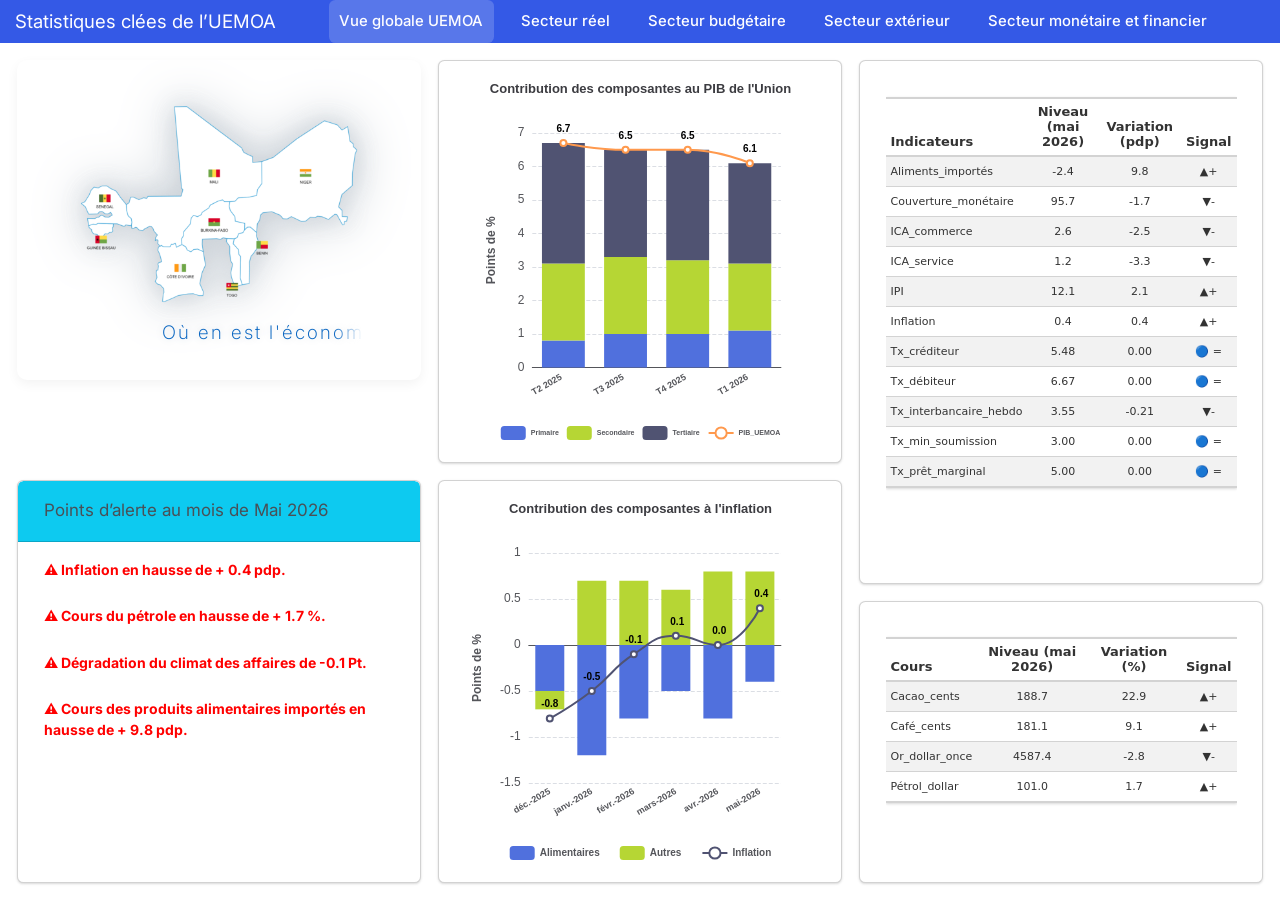
==== commit a5c5a3d5: "Add files via upload" ====
--- a/index.html
+++ b/index.html
@@ -73,12 +73,18 @@
 
 <script src="index_files/libs/leaflet-providers-plugin-2.2.3/leaflet-providers-plugin.js"></script>
 
+<link href="index_files/libs/selectize-0.15.2/css/selectize.bootstrap3.css" rel="stylesheet">
+
+<script src="index_files/libs/selectize-0.15.2/js/selectize.min.js"></script>
+
+<script src="index_files/libs/selectize-0.15.2/accessibility/js/selectize-plugin-a11y.min.js"></script>
+
 
 
 <link rel="stylesheet" href="styles100.css">
 </head>
 
-<body class="quarto-dashboard dashboard-fill fullcontent">
+<body class="quarto-dashboard dashboard-fill dashboard-sidebar fullcontent">
 
 <header id="quarto-dashboard-header">
 <nav class="navbar navbar-expand-md slim" data-bs-theme="dark">
@@ -128,7 +134,7 @@
 </span></div></div>
 <div class="cell card-body html-fill-item html-fill-container">
 <div class="cell-output-display html-fill-item html-fill-container">
-<span style="font-size:14px;color:red; font-weight:bold;">⚠ Inflation en hausse de + 0.4 pdp.</span><br><span style="font-size:14px;color:red; font-weight:bold;">⚠ Cours du pétrole en hausse de + 1.7 %.</span><br><span style="font-size:14px;color:blue; font-weight:bold;">⚠ Dégradation du climat des affaires de -0.1 Pt.</span><br><span style="font-size:14px;color:red; font-weight:bold;">⚠ Cours des produits alimentaires importés en hausse de + 9.8 pdp.</span>
+<span style="font-size:14px;color:red; font-weight:bold;">⚠ Inflation en hausse de + 0.4 pdp.</span><br><span style="font-size:14px;color:red; font-weight:bold;">⚠ Cours du pétrole en hausse de + 1.7 %.</span><br><span style="font-size:14px;color:red; font-weight:bold;">⚠ Dégradation du climat des affaires de -0.1 Pt.</span><br><span style="font-size:14px;color:red; font-weight:bold;">⚠ Cours des produits alimentaires importés en hausse de + 9.8 pdp.</span>
 </div>
 </div>
 <bslib-tooltip placement="auto" bsoptions="[]" data-require-bs-version="5" data-require-bs-caller="tooltip()">
@@ -141,8 +147,8 @@
 <div class="card cell html-fill-item html-fill-container bslib-card" data-bslib-card-init="" data-require-bs-caller="card()" data-full-screen="false">
 <div class="card-body html-fill-item html-fill-container">
 <div class="cell-output-display html-fill-item html-fill-container">
-<div id="htmlwidget-188388710ce3a8a5a08c" style="width:100%;height:450px;" class="echarts4r html-widget html-fill-item html-fill-container"></div>
-<script type="application/json" data-for="htmlwidget-188388710ce3a8a5a08c">{"x":{"theme":"","tl":false,"draw":true,"renderer":"canvas","events":[],"buttons":[],"opts":{"yAxis":[{"show":true,"name":"Points de %","nameLocation":"middle","nameRotate":90,"nameGap":35,"nameTextStyle":{"fontWeight":"bold","fontSize":12},"splitLine":{"lineStyle":{"type":"dashed"}}}],"xAxis":[{"data":["T2 2025 ","T3 2025 ","T4 2025 ","T1 2026 "],"type":"category","boundaryGap":true,"axisLabel":{"fontSize":9,"fontWeight":"bold","rotate":30}}],"grid":[{"left":"15%","right":"10%","top":"15%","bottom":"12%","containLabel":true}],"legend":{"data":["Primaire","Secondaire","Tertiaire","PIB_UEMOA"],"show":true,"type":"plain","bottom":0,"left":"0%","right":"0%","orient":"horizontal","textStyle":{"fontWeight":"bold","fontSize":8}},"series":[{"data":[{"value":["T2 2025 ","0.8"]},{"value":["T3 2025 ","1.0"]},{"value":["T4 2025 ","1.0"]},{"value":["T1 2026 ","1.1"]}],"name":"Primaire","type":"bar","yAxisIndex":0,"xAxisIndex":0,"coordinateSystem":"cartesian2d","stack":"PIB_UEMOA","label":{"show":false}},{"data":[{"value":["T2 2025 ","2.3"]},{"value":["T3 2025 ","2.3"]},{"value":["T4 2025 ","2.2"]},{"value":["T1 2026 ","2.0"]}],"name":"Secondaire","type":"bar","yAxisIndex":0,"xAxisIndex":0,"coordinateSystem":"cartesian2d","stack":"PIB_UEMOA","label":{"show":false}},{"data":[{"value":["T2 2025 ","3.6"]},{"value":["T3 2025 ","3.2"]},{"value":["T4 2025 ","3.3"]},{"value":["T1 2026 ","3.0"]}],"name":"Tertiaire","type":"bar","yAxisIndex":0,"xAxisIndex":0,"coordinateSystem":"cartesian2d","stack":"PIB_UEMOA","label":{"show":false}},{"data":[{"value":["T2 2025 ","6.7"]},{"value":["T3 2025 ","6.5"]},{"value":["T4 2025 ","6.5"]},{"value":["T1 2026 ","6.1"]}],"yAxisIndex":0,"xAxisIndex":0,"name":"PIB_UEMOA","type":"line","coordinateSystem":"cartesian2d","smooth":true,"label":{"show":true,"position":"top","formatter":"function(params){return params.value[1];}","color":"#000000","fontSize":10,"fontWeight":"bold"}}],"tooltip":{"trigger":"axis","axisPointer":{"type":"shadow"}},"title":[{"top":0,"left":"center","textStyle":{"fontSize":13,"fontWeight":"bold"},"text":"Contribution des composantes au PIB de l'Union"}]},"dispose":true},"evals":["opts.series.3.label.formatter"],"jsHooks":[]}</script>
+<div id="htmlwidget-c1c39f97680e450b2aad" style="width:100%;height:450px;" class="echarts4r html-widget html-fill-item html-fill-container"></div>
+<script type="application/json" data-for="htmlwidget-c1c39f97680e450b2aad">{"x":{"theme":"","tl":false,"draw":true,"renderer":"canvas","events":[],"buttons":[],"opts":{"yAxis":[{"show":true,"name":"Points de %","nameLocation":"middle","nameRotate":90,"nameGap":35,"nameTextStyle":{"fontWeight":"bold","fontSize":12},"splitLine":{"lineStyle":{"type":"dashed"}}}],"xAxis":[{"data":["T2 2025 ","T3 2025 ","T4 2025 ","T1 2026 "],"type":"category","boundaryGap":true,"axisLabel":{"fontSize":9,"fontWeight":"bold","rotate":30}}],"grid":[{"left":"15%","right":"10%","top":"15%","bottom":"12%","containLabel":true}],"legend":{"data":["Primaire","Secondaire","Tertiaire","PIB_UEMOA"],"show":true,"type":"plain","bottom":0,"left":"center","right":"0%","orient":"horizontal","textStyle":{"fontWeight":"bold","fontSize":7}},"series":[{"data":[{"value":["T2 2025 ","0.8"]},{"value":["T3 2025 ","1.0"]},{"value":["T4 2025 ","1.0"]},{"value":["T1 2026 ","1.1"]}],"name":"Primaire","type":"bar","yAxisIndex":0,"xAxisIndex":0,"coordinateSystem":"cartesian2d","stack":"PIB_UEMOA","label":{"show":false}},{"data":[{"value":["T2 2025 ","2.3"]},{"value":["T3 2025 ","2.3"]},{"value":["T4 2025 ","2.2"]},{"value":["T1 2026 ","2.0"]}],"name":"Secondaire","type":"bar","yAxisIndex":0,"xAxisIndex":0,"coordinateSystem":"cartesian2d","stack":"PIB_UEMOA","label":{"show":false}},{"data":[{"value":["T2 2025 ","3.6"]},{"value":["T3 2025 ","3.2"]},{"value":["T4 2025 ","3.3"]},{"value":["T1 2026 ","3.0"]}],"name":"Tertiaire","type":"bar","yAxisIndex":0,"xAxisIndex":0,"coordinateSystem":"cartesian2d","stack":"PIB_UEMOA","label":{"show":false}},{"data":[{"value":["T2 2025 ","6.7"]},{"value":["T3 2025 ","6.5"]},{"value":["T4 2025 ","6.5"]},{"value":["T1 2026 ","6.1"]}],"yAxisIndex":0,"xAxisIndex":0,"name":"PIB_UEMOA","type":"line","coordinateSystem":"cartesian2d","smooth":true,"label":{"show":true,"position":"top","formatter":"function(params){return params.value[1];}","color":"#000000","fontSize":10,"fontWeight":"bold"}}],"tooltip":{"trigger":"axis","axisPointer":{"type":"shadow"}},"title":[{"top":0,"left":"center","textStyle":{"fontSize":13,"fontWeight":"bold"},"text":"Contribution des composantes au PIB de l'Union"}]},"dispose":true},"evals":["opts.series.3.label.formatter"],"jsHooks":[]}</script>
 </div>
 </div>
 <bslib-tooltip placement="auto" bsoptions="[]" data-require-bs-version="5" data-require-bs-caller="tooltip()">
@@ -154,8 +160,8 @@
 <div class="card cell html-fill-item html-fill-container bslib-card" data-bslib-card-init="" data-require-bs-caller="card()" data-full-screen="false">
 <div class="card-body html-fill-item html-fill-container">
 <div class="cell-output-display html-fill-item html-fill-container">
-<div id="htmlwidget-900906eb0da4e7145ce5" style="width:100%;height:550px;" class="echarts4r html-widget html-fill-item html-fill-container"></div>
-<script type="application/json" data-for="htmlwidget-900906eb0da4e7145ce5">{"x":{"theme":"","tl":false,"draw":true,"renderer":"canvas","events":[],"buttons":[],"opts":{"yAxis":[{"show":true,"name":"Points de %","nameLocation":"middle","nameRotate":90,"nameGap":45,"nameTextStyle":{"fontWeight":"bold","fontSize":12},"splitLine":{"lineStyle":{"type":"dashed"}}}],"xAxis":[{"data":["déc.-2025","janv.-2026","févr.-2026","mars-2026","avr.-2026","mai-2026"],"type":"category","boundaryGap":true,"axisLabel":{"fontSize":9,"fontWeight":"bold","rotate":30}}],"grid":[{"left":"10%","right":"10%","top":"15%","bottom":"12%","containLabel":true}],"legend":{"data":["Alimentaires","Autres","Inflation"],"show":true,"type":"plain","bottom":0,"left":"center","orient":"horizontal","textStyle":{"fontWeight":"bold","fontSize":10},"itemGap":20},"series":[{"data":[{"value":["déc.-2025","-0.5"]},{"value":["janv.-2026","-1.2"]},{"value":["févr.-2026","-0.8"]},{"value":["mars-2026","-0.5"]},{"value":["avr.-2026","-0.8"]},{"value":["mai-2026","-0.4"]}],"name":"Alimentaires","type":"bar","yAxisIndex":0,"xAxisIndex":0,"coordinateSystem":"cartesian2d","stack":"infl","label":{"show":false}},{"data":[{"value":["déc.-2025","-0.2"]},{"value":["janv.-2026"," 0.7"]},{"value":["févr.-2026"," 0.7"]},{"value":["mars-2026"," 0.6"]},{"value":["avr.-2026"," 0.8"]},{"value":["mai-2026"," 0.8"]}],"name":"Autres","type":"bar","yAxisIndex":0,"xAxisIndex":0,"coordinateSystem":"cartesian2d","stack":"infl","label":{"show":false}},{"data":[{"value":["déc.-2025","-0.8"]},{"value":["janv.-2026","-0.5"]},{"value":["févr.-2026","-0.1"]},{"value":["mars-2026"," 0.1"]},{"value":["avr.-2026"," 0.0"]},{"value":["mai-2026"," 0.4"]}],"yAxisIndex":0,"xAxisIndex":0,"name":"Inflation","type":"line","coordinateSystem":"cartesian2d","smooth":true,"label":{"show":true,"position":"top","formatter":"function(params){return params.value[1];}","color":"#000000","fontSize":10,"fontWeight":"bold"}}],"tooltip":{"trigger":"axis","axisPointer":{"type":"shadow"}},"title":[{"top":0,"left":"center","textStyle":{"fontSize":13,"fontWeight":"bold"},"text":"Contribution des composantes à l'inflation"}]},"dispose":true},"evals":["opts.series.2.label.formatter"],"jsHooks":[]}</script>
+<div id="htmlwidget-07ca9d4dd0797fb1aed5" style="width:100%;height:550px;" class="echarts4r html-widget html-fill-item html-fill-container"></div>
+<script type="application/json" data-for="htmlwidget-07ca9d4dd0797fb1aed5">{"x":{"theme":"","tl":false,"draw":true,"renderer":"canvas","events":[],"buttons":[],"opts":{"yAxis":[{"show":true,"name":"Points de %","nameLocation":"middle","nameRotate":90,"nameGap":45,"nameTextStyle":{"fontWeight":"bold","fontSize":12},"splitLine":{"lineStyle":{"type":"dashed"}}}],"xAxis":[{"data":["déc.-2025","janv.-2026","févr.-2026","mars-2026","avr.-2026","mai-2026"],"type":"category","boundaryGap":true,"axisLabel":{"fontSize":9,"fontWeight":"bold","rotate":30}}],"grid":[{"left":"10%","right":"10%","top":"15%","bottom":"12%","containLabel":true}],"legend":{"data":["Alimentaires","Autres","Inflation"],"show":true,"type":"plain","bottom":0,"left":"center","orient":"horizontal","textStyle":{"fontWeight":"bold","fontSize":10},"itemGap":20},"series":[{"data":[{"value":["déc.-2025","-0.5"]},{"value":["janv.-2026","-1.2"]},{"value":["févr.-2026","-0.8"]},{"value":["mars-2026","-0.5"]},{"value":["avr.-2026","-0.8"]},{"value":["mai-2026","-0.4"]}],"name":"Alimentaires","type":"bar","yAxisIndex":0,"xAxisIndex":0,"coordinateSystem":"cartesian2d","stack":"infl","label":{"show":false}},{"data":[{"value":["déc.-2025","-0.2"]},{"value":["janv.-2026"," 0.7"]},{"value":["févr.-2026"," 0.7"]},{"value":["mars-2026"," 0.6"]},{"value":["avr.-2026"," 0.8"]},{"value":["mai-2026"," 0.8"]}],"name":"Autres","type":"bar","yAxisIndex":0,"xAxisIndex":0,"coordinateSystem":"cartesian2d","stack":"infl","label":{"show":false}},{"data":[{"value":["déc.-2025","-0.8"]},{"value":["janv.-2026","-0.5"]},{"value":["févr.-2026","-0.1"]},{"value":["mars-2026"," 0.1"]},{"value":["avr.-2026"," 0.0"]},{"value":["mai-2026"," 0.4"]}],"yAxisIndex":0,"xAxisIndex":0,"name":"Inflation","type":"line","coordinateSystem":"cartesian2d","smooth":true,"label":{"show":true,"position":"top","formatter":"function(params){return params.value[1];}","color":"#000000","fontSize":10,"fontWeight":"bold"}}],"tooltip":{"trigger":"axis","axisPointer":{"type":"shadow"}},"title":[{"top":0,"left":"center","textStyle":{"fontSize":13,"fontWeight":"bold"},"text":"Contribution des composantes à l'inflation"}]},"dispose":true},"evals":["opts.series.2.label.formatter"],"jsHooks":[]}</script>
 </div>
 </div>
 <bslib-tooltip placement="auto" bsoptions="[]" data-require-bs-version="5" data-require-bs-caller="tooltip()">
@@ -170,23 +176,23 @@
 <div class="card cell html-fill-item html-fill-container bslib-card" data-bslib-card-init="" data-require-bs-caller="card()" data-full-screen="false">
 <div class="card-body html-fill-item html-fill-container">
 <div class="cell-output-display html-fill-item html-fill-container">
-<div id="ydirmdifam" style="padding-left:0px;padding-right:0px;padding-top:10px;padding-bottom:10px;overflow-x:auto;overflow-y:auto;width:auto;height:auto;" class="html-fill-item html-fill-container">
-<style>#ydirmdifam table {
+<div id="bdxioflknh" style="padding-left:0px;padding-right:0px;padding-top:10px;padding-bottom:10px;overflow-x:auto;overflow-y:auto;width:auto;height:auto;" class="html-fill-item html-fill-container">
+<style>#bdxioflknh table {
   font-family: system-ui, 'Segoe UI', Roboto, Helvetica, Arial, sans-serif, 'Apple Color Emoji', 'Segoe UI Emoji', 'Segoe UI Symbol', 'Noto Color Emoji';
   -webkit-font-smoothing: antialiased;
   -moz-osx-font-smoothing: grayscale;
 }
 
-#ydirmdifam thead, #ydirmdifam tbody, #ydirmdifam tfoot, #ydirmdifam tr, #ydirmdifam td, #ydirmdifam th {
+#bdxioflknh thead, #bdxioflknh tbody, #bdxioflknh tfoot, #bdxioflknh tr, #bdxioflknh td, #bdxioflknh th {
   border-style: none;
 }
 
-#ydirmdifam p {
+#bdxioflknh p {
   margin: 0;
   padding: 0;
 }
 
-#ydirmdifam .gt_table {
+#bdxioflknh .gt_table {
   display: table;
   border-collapse: collapse;
   line-height: normal;
@@ -212,12 +218,12 @@
   border-left-color: #D3D3D3;
 }
 
-#ydirmdifam .gt_caption {
+#bdxioflknh .gt_caption {
   padding-top: 4px;
   padding-bottom: 4px;
 }
 
-#ydirmdifam .gt_title {
+#bdxioflknh .gt_title {
   color: #333333;
   font-size: 125%;
   font-weight: initial;
@@ -229,7 +235,7 @@
   border-bottom-width: 0;
 }
 
-#ydirmdifam .gt_subtitle {
+#bdxioflknh .gt_subtitle {
   color: #333333;
   font-size: 85%;
   font-weight: initial;
@@ -241,7 +247,7 @@
   border-top-width: 0;
 }
 
-#ydirmdifam .gt_heading {
+#bdxioflknh .gt_heading {
   background-color: #FFFFFF;
   text-align: center;
   border-bottom-color: #FFFFFF;
@@ -253,13 +259,13 @@
   border-right-color: #D3D3D3;
 }
 
-#ydirmdifam .gt_bottom_border {
+#bdxioflknh .gt_bottom_border {
   border-bottom-style: solid;
   border-bottom-width: 2px;
   border-bottom-color: #D3D3D3;
 }
 
-#ydirmdifam .gt_col_headings {
+#bdxioflknh .gt_col_headings {
   border-top-style: solid;
   border-top-width: 2px;
   border-top-color: #D3D3D3;
@@ -274,7 +280,7 @@
   border-right-color: #D3D3D3;
 }
 
-#ydirmdifam .gt_col_heading {
+#bdxioflknh .gt_col_heading {
   color: #333333;
   background-color: #FFFFFF;
   font-size: 100%;
@@ -294,7 +300,7 @@
   overflow-x: hidden;
 }
 
-#ydirmdifam .gt_column_spanner_outer {
+#bdxioflknh .gt_column_spanner_outer {
   color: #333333;
   background-color: #FFFFFF;
   font-size: 100%;
@@ -306,15 +312,15 @@
   padding-right: 4px;
 }
 
-#ydirmdifam .gt_column_spanner_outer:first-child {
+#bdxioflknh .gt_column_spanner_outer:first-child {
   padding-left: 0;
 }
 
-#ydirmdifam .gt_column_spanner_outer:last-child {
+#bdxioflknh .gt_column_spanner_outer:last-child {
   padding-right: 0;
 }
 
-#ydirmdifam .gt_column_spanner {
+#bdxioflknh .gt_column_spanner {
   border-bottom-style: solid;
   border-bottom-width: 2px;
   border-bottom-color: #D3D3D3;
@@ -326,11 +332,11 @@
   width: 100%;
 }
 
-#ydirmdifam .gt_spanner_row {
+#bdxioflknh .gt_spanner_row {
   border-bottom-style: hidden;
 }
 
-#ydirmdifam .gt_group_heading {
+#bdxioflknh .gt_group_heading {
   padding-top: 8px;
   padding-bottom: 8px;
   padding-left: 5px;
@@ -356,7 +362,7 @@
   text-align: left;
 }
 
-#ydirmdifam .gt_empty_group_heading {
+#bdxioflknh .gt_empty_group_heading {
   padding: 0.5px;
   color: #333333;
   background-color: #FFFFFF;
@@ -371,15 +377,15 @@
   vertical-align: middle;
 }
 
-#ydirmdifam .gt_from_md > :first-child {
+#bdxioflknh .gt_from_md > :first-child {
   margin-top: 0;
 }
 
-#ydirmdifam .gt_from_md > :last-child {
+#bdxioflknh .gt_from_md > :last-child {
   margin-bottom: 0;
 }
 
-#ydirmdifam .gt_row {
+#bdxioflknh .gt_row {
   padding-top: 8px;
   padding-bottom: 8px;
   padding-left: 5px;
@@ -398,7 +404,7 @@
   overflow-x: hidden;
 }
 
-#ydirmdifam .gt_stub {
+#bdxioflknh .gt_stub {
   color: #333333;
   background-color: #FFFFFF;
   font-size: 100%;
@@ -411,7 +417,7 @@
   padding-right: 5px;
 }
 
-#ydirmdifam .gt_stub_row_group {
+#bdxioflknh .gt_stub_row_group {
   color: #333333;
   background-color: #FFFFFF;
   font-size: 100%;
@@ -425,15 +431,15 @@
   vertical-align: top;
 }
 
-#ydirmdifam .gt_row_group_first td {
+#bdxioflknh .gt_row_group_first td {
   border-top-width: 2px;
 }
 
-#ydirmdifam .gt_row_group_first th {
+#bdxioflknh .gt_row_group_first th {
   border-top-width: 2px;
 }
 
-#ydirmdifam .gt_summary_row {
+#bdxioflknh .gt_summary_row {
   color: #333333;
   background-color: #FFFFFF;
   text-transform: inherit;
@@ -443,16 +449,16 @@
   padding-right: 5px;
 }
 
-#ydirmdifam .gt_first_summary_row {
+#bdxioflknh .gt_first_summary_row {
   border-top-style: solid;
   border-top-color: #D3D3D3;
 }
 
-#ydirmdifam .gt_first_summary_row.thick {
+#bdxioflknh .gt_first_summary_row.thick {
   border-top-width: 2px;
 }
 
-#ydirmdifam .gt_last_summary_row {
+#bdxioflknh .gt_last_summary_row {
   padding-top: 8px;
   padding-bottom: 8px;
   padding-left: 5px;
@@ -462,7 +468,7 @@
   border-bottom-color: #D3D3D3;
 }
 
-#ydirmdifam .gt_grand_summary_row {
+#bdxioflknh .gt_grand_summary_row {
   color: #333333;
   background-color: #FFFFFF;
   text-transform: inherit;
@@ -472,7 +478,7 @@
   padding-right: 5px;
 }
 
-#ydirmdifam .gt_first_grand_summary_row {
+#bdxioflknh .gt_first_grand_summary_row {
   padding-top: 8px;
   padding-bottom: 8px;
   padding-left: 5px;
@@ -482,7 +488,7 @@
   border-top-color: #D3D3D3;
 }
 
-#ydirmdifam .gt_last_grand_summary_row_top {
+#bdxioflknh .gt_last_grand_summary_row_top {
   padding-top: 8px;
   padding-bottom: 8px;
   padding-left: 5px;
@@ -492,11 +498,11 @@
   border-bottom-color: #D3D3D3;
 }
 
-#ydirmdifam .gt_striped {
+#bdxioflknh .gt_striped {
   background-color: rgba(128, 128, 128, 0.05);
 }
 
-#ydirmdifam .gt_table_body {
+#bdxioflknh .gt_table_body {
   border-top-style: solid;
   border-top-width: 2px;
   border-top-color: #D3D3D3;
@@ -505,7 +511,7 @@
   border-bottom-color: #D3D3D3;
 }
 
-#ydirmdifam .gt_footnotes {
+#bdxioflknh .gt_footnotes {
   color: #333333;
   background-color: #FFFFFF;
   border-bottom-style: none;
@@ -519,7 +525,7 @@
   border-right-color: #D3D3D3;
 }
 
-#ydirmdifam .gt_footnote {
+#bdxioflknh .gt_footnote {
   margin: 0px;
   font-size: 90%;
   padding-top: 4px;
@@ -528,7 +534,7 @@
   padding-right: 5px;
 }
 
-#ydirmdifam .gt_sourcenotes {
+#bdxioflknh .gt_sourcenotes {
   color: #333333;
   background-color: #FFFFFF;
   border-bottom-style: none;
@@ -542,7 +548,7 @@
   border-right-color: #D3D3D3;
 }
 
-#ydirmdifam .gt_sourcenote {
+#bdxioflknh .gt_sourcenote {
   font-size: 90%;
   padding-top: 4px;
   padding-bottom: 4px;
@@ -550,72 +556,72 @@
   padding-right: 5px;
 }
 
-#ydirmdifam .gt_left {
+#bdxioflknh .gt_left {
   text-align: left;
 }
 
-#ydirmdifam .gt_center {
+#bdxioflknh .gt_center {
   text-align: center;
 }
 
-#ydirmdifam .gt_right {
+#bdxioflknh .gt_right {
   text-align: right;
   font-variant-numeric: tabular-nums;
 }
 
-#ydirmdifam .gt_font_normal {
+#bdxioflknh .gt_font_normal {
   font-weight: normal;
 }
 
-#ydirmdifam .gt_font_bold {
+#bdxioflknh .gt_font_bold {
   font-weight: bold;
 }
 
-#ydirmdifam .gt_font_italic {
+#bdxioflknh .gt_font_italic {
   font-style: italic;
 }
 
-#ydirmdifam .gt_super {
+#bdxioflknh .gt_super {
   font-size: 65%;
 }
 
-#ydirmdifam .gt_footnote_marks {
+#bdxioflknh .gt_footnote_marks {
   font-size: 75%;
   vertical-align: 0.4em;
   position: initial;
 }
 
-#ydirmdifam .gt_asterisk {
+#bdxioflknh .gt_asterisk {
   font-size: 100%;
   vertical-align: 0;
 }
 
-#ydirmdifam .gt_indent_1 {
+#bdxioflknh .gt_indent_1 {
   text-indent: 5px;
 }
 
-#ydirmdifam .gt_indent_2 {
+#bdxioflknh .gt_indent_2 {
   text-indent: 10px;
 }
 
-#ydirmdifam .gt_indent_3 {
+#bdxioflknh .gt_indent_3 {
   text-indent: 15px;
 }
 
-#ydirmdifam .gt_indent_4 {
+#bdxioflknh .gt_indent_4 {
   text-indent: 20px;
 }
 
-#ydirmdifam .gt_indent_5 {
+#bdxioflknh .gt_indent_5 {
   text-indent: 25px;
 }
 
-#ydirmdifam .katex-display {
+#bdxioflknh .katex-display {
   display: inline-flex !important;
   margin-bottom: 0.75em !important;
 }
 
-#ydirmdifam div.Reactable > div.rt-table > div.rt-thead > div.rt-tr.rt-tr-group-header > div.rt-th-group:after {
+#bdxioflknh div.Reactable > div.rt-table > div.rt-thead > div.rt-tr.rt-tr-group-header > div.rt-th-group:after {
   height: 0px !important;
 }
 </style>
@@ -714,23 +720,23 @@
 <div class="card cell html-fill-item html-fill-container bslib-card" data-bslib-card-init="" data-require-bs-caller="card()" data-full-screen="false">
 <div class="card-body html-fill-item html-fill-container">
 <div class="cell-output-display html-fill-item html-fill-container">
-<div id="qjglnehufe" style="padding-left:0px;padding-right:0px;padding-top:10px;padding-bottom:10px;overflow-x:auto;overflow-y:auto;width:auto;height:auto;" class="html-fill-item html-fill-container">
-<style>#qjglnehufe table {
+<div id="knqzrovaef" style="padding-left:0px;padding-right:0px;padding-top:10px;padding-bottom:10px;overflow-x:auto;overflow-y:auto;width:auto;height:auto;" class="html-fill-item html-fill-container">
+<style>#knqzrovaef table {
   font-family: system-ui, 'Segoe UI', Roboto, Helvetica, Arial, sans-serif, 'Apple Color Emoji', 'Segoe UI Emoji', 'Segoe UI Symbol', 'Noto Color Emoji';
   -webkit-font-smoothing: antialiased;
   -moz-osx-font-smoothing: grayscale;
 }
 
-#qjglnehufe thead, #qjglnehufe tbody, #qjglnehufe tfoot, #qjglnehufe tr, #qjglnehufe td, #qjglnehufe th {
+#knqzrovaef thead, #knqzrovaef tbody, #knqzrovaef tfoot, #knqzrovaef tr, #knqzrovaef td, #knqzrovaef th {
   border-style: none;
 }
 
-#qjglnehufe p {
+#knqzrovaef p {
   margin: 0;
   padding: 0;
 }
 
-#qjglnehufe .gt_table {
+#knqzrovaef .gt_table {
   display: table;
   border-collapse: collapse;
   line-height: normal;
@@ -756,12 +762,12 @@
   border-left-color: #D3D3D3;
 }
 
-#qjglnehufe .gt_caption {
+#knqzrovaef .gt_caption {
   padding-top: 4px;
   padding-bottom: 4px;
 }
 
-#qjglnehufe .gt_title {
+#knqzrovaef .gt_title {
   color: #333333;
   font-size: 125%;
   font-weight: initial;
@@ -773,7 +779,7 @@
   border-bottom-width: 0;
 }
 
-#qjglnehufe .gt_subtitle {
+#knqzrovaef .gt_subtitle {
   color: #333333;
   font-size: 85%;
   font-weight: initial;
@@ -785,7 +791,7 @@
   border-top-width: 0;
 }
 
-#qjglnehufe .gt_heading {
+#knqzrovaef .gt_heading {
   background-color: #FFFFFF;
   text-align: center;
   border-bottom-color: #FFFFFF;
@@ -797,13 +803,13 @@
   border-right-color: #D3D3D3;
 }
 
-#qjglnehufe .gt_bottom_border {
+#knqzrovaef .gt_bottom_border {
   border-bottom-style: solid;
   border-bottom-width: 2px;
   border-bottom-color: #D3D3D3;
 }
 
-#qjglnehufe .gt_col_headings {
+#knqzrovaef .gt_col_headings {
   border-top-style: solid;
   border-top-width: 2px;
   border-top-color: #D3D3D3;
@@ -818,7 +824,7 @@
   border-right-color: #D3D3D3;
 }
 
-#qjglnehufe .gt_col_heading {
+#knqzrovaef .gt_col_heading {
   color: #333333;
   background-color: #FFFFFF;
   font-size: 100%;
@@ -838,7 +844,7 @@
   overflow-x: hidden;
 }
 
-#qjglnehufe .gt_column_spanner_outer {
+#knqzrovaef .gt_column_spanner_outer {
   color: #333333;
   background-color: #FFFFFF;
   font-size: 100%;
@@ -850,15 +856,15 @@
   padding-right: 4px;
 }
 
-#qjglnehufe .gt_column_spanner_outer:first-child {
+#knqzrovaef .gt_column_spanner_outer:first-child {
   padding-left: 0;
 }
 
-#qjglnehufe .gt_column_spanner_outer:last-child {
+#knqzrovaef .gt_column_spanner_outer:last-child {
   padding-right: 0;
 }
 
-#qjglnehufe .gt_column_spanner {
+#knqzrovaef .gt_column_spanner {
   border-bottom-style: solid;
   border-bottom-width: 2px;
   border-bottom-color: #D3D3D3;
@@ -870,11 +876,11 @@
   width: 100%;
 }
 
-#qjglnehufe .gt_spanner_row {
+#knqzrovaef .gt_spanner_row {
   border-bottom-style: hidden;
 }
 
-#qjglnehufe .gt_group_heading {
+#knqzrovaef .gt_group_heading {
   padding-top: 8px;
   padding-bottom: 8px;
   padding-left: 5px;
@@ -900,7 +906,7 @@
   text-align: left;
 }
 
-#qjglnehufe .gt_empty_group_heading {
+#knqzrovaef .gt_empty_group_heading {
   padding: 0.5px;
   color: #333333;
   background-color: #FFFFFF;
@@ -915,15 +921,15 @@
   vertical-align: middle;
 }
 
-#qjglnehufe .gt_from_md > :first-child {
+#knqzrovaef .gt_from_md > :first-child {
   margin-top: 0;
 }
 
-#qjglnehufe .gt_from_md > :last-child {
+#knqzrovaef .gt_from_md > :last-child {
   margin-bottom: 0;
 }
 
-#qjglnehufe .gt_row {
+#knqzrovaef .gt_row {
   padding-top: 8px;
   padding-bottom: 8px;
   padding-left: 5px;
@@ -942,7 +948,7 @@
   overflow-x: hidden;
 }
 
-#qjglnehufe .gt_stub {
+#knqzrovaef .gt_stub {
   color: #333333;
   background-color: #FFFFFF;
   font-size: 100%;
@@ -955,7 +961,7 @@
   padding-right: 5px;
 }
 
-#qjglnehufe .gt_stub_row_group {
+#knqzrovaef .gt_stub_row_group {
   color: #333333;
   background-color: #FFFFFF;
   font-size: 100%;
@@ -969,15 +975,15 @@
   vertical-align: top;
 }
 
-#qjglnehufe .gt_row_group_first td {
+#knqzrovaef .gt_row_group_first td {
   border-top-width: 2px;
 }
 
-#qjglnehufe .gt_row_group_first th {
+#knqzrovaef .gt_row_group_first th {
   border-top-width: 2px;
 }
 
-#qjglnehufe .gt_summary_row {
+#knqzrovaef .gt_summary_row {
   color: #333333;
   background-color: #FFFFFF;
   text-transform: inherit;
@@ -987,16 +993,16 @@
   padding-right: 5px;
 }
 
-#qjglnehufe .gt_first_summary_row {
+#knqzrovaef .gt_first_summary_row {
   border-top-style: solid;
   border-top-color: #D3D3D3;
 }
 
-#qjglnehufe .gt_first_summary_row.thick {
+#knqzrovaef .gt_first_summary_row.thick {
   border-top-width: 2px;
 }
 
-#qjglnehufe .gt_last_summary_row {
+#knqzrovaef .gt_last_summary_row {
   padding-top: 8px;
   padding-bottom: 8px;
   padding-left: 5px;
@@ -1006,7 +1012,7 @@
   border-bottom-color: #D3D3D3;
 }
 
-#qjglnehufe .gt_grand_summary_row {
+#knqzrovaef .gt_grand_summary_row {
   color: #333333;
   background-color: #FFFFFF;
   text-transform: inherit;
@@ -1016,7 +1022,7 @@
   padding-right: 5px;
 }
 
-#qjglnehufe .gt_first_grand_summary_row {
+#knqzrovaef .gt_first_grand_summary_row {
   padding-top: 8px;
   padding-bottom: 8px;
   padding-left: 5px;
@@ -1026,7 +1032,7 @@
   border-top-color: #D3D3D3;
 }
 
-#qjglnehufe .gt_last_grand_summary_row_top {
+#knqzrovaef .gt_last_grand_summary_row_top {
   padding-top: 8px;
   padding-bottom: 8px;
   padding-left: 5px;
@@ -1036,11 +1042,11 @@
   border-bottom-color: #D3D3D3;
 }
 
-#qjglnehufe .gt_striped {
+#knqzrovaef .gt_striped {
   background-color: rgba(128, 128, 128, 0.05);
 }
 
-#qjglnehufe .gt_table_body {
+#knqzrovaef .gt_table_body {
   border-top-style: solid;
   border-top-width: 2px;
   border-top-color: #D3D3D3;
@@ -1049,7 +1055,7 @@
   border-bottom-color: #D3D3D3;
 }
 
-#qjglnehufe .gt_footnotes {
+#knqzrovaef .gt_footnotes {
   color: #333333;
   background-color: #FFFFFF;
   border-bottom-style: none;
@@ -1063,7 +1069,7 @@
   border-right-color: #D3D3D3;
 }
 
-#qjglnehufe .gt_footnote {
+#knqzrovaef .gt_footnote {
   margin: 0px;
   font-size: 90%;
   padding-top: 4px;
@@ -1072,7 +1078,7 @@
   padding-right: 5px;
 }
 
-#qjglnehufe .gt_sourcenotes {
+#knqzrovaef .gt_sourcenotes {
   color: #333333;
   background-color: #FFFFFF;
   border-bottom-style: none;
@@ -1086,7 +1092,7 @@
   border-right-color: #D3D3D3;
 }
 
-#qjglnehufe .gt_sourcenote {
+#knqzrovaef .gt_sourcenote {
   font-size: 90%;
   padding-top: 4px;
   padding-bottom: 4px;
@@ -1094,72 +1100,72 @@
   padding-right: 5px;
 }
 
-#qjglnehufe .gt_left {
+#knqzrovaef .gt_left {
   text-align: left;
 }
 
-#qjglnehufe .gt_center {
+#knqzrovaef .gt_center {
   text-align: center;
 }
 
-#qjglnehufe .gt_right {
+#knqzrovaef .gt_right {
   text-align: right;
   font-variant-numeric: tabular-nums;
 }
 
-#qjglnehufe .gt_font_normal {
+#knqzrovaef .gt_font_normal {
   font-weight: normal;
 }
 
-#qjglnehufe .gt_font_bold {
+#knqzrovaef .gt_font_bold {
   font-weight: bold;
 }
 
-#qjglnehufe .gt_font_italic {
+#knqzrovaef .gt_font_italic {
   font-style: italic;
 }
 
-#qjglnehufe .gt_super {
+#knqzrovaef .gt_super {
   font-size: 65%;
 }
 
-#qjglnehufe .gt_footnote_marks {
+#knqzrovaef .gt_footnote_marks {
   font-size: 75%;
   vertical-align: 0.4em;
   position: initial;
 }
 
-#qjglnehufe .gt_asterisk {
+#knqzrovaef .gt_asterisk {
   font-size: 100%;
   vertical-align: 0;
 }
 
-#qjglnehufe .gt_indent_1 {
+#knqzrovaef .gt_indent_1 {
   text-indent: 5px;
 }
 
-#qjglnehufe .gt_indent_2 {
+#knqzrovaef .gt_indent_2 {
   text-indent: 10px;
 }
 
-#qjglnehufe .gt_indent_3 {
+#knqzrovaef .gt_indent_3 {
   text-indent: 15px;
 }
 
-#qjglnehufe .gt_indent_4 {
+#knqzrovaef .gt_indent_4 {
   text-indent: 20px;
 }
 
-#qjglnehufe .gt_indent_5 {
+#knqzrovaef .gt_indent_5 {
   text-indent: 25px;
 }
 
-#qjglnehufe .katex-display {
+#knqzrovaef .katex-display {
   display: inline-flex !important;
   margin-bottom: 0.75em !important;
 }
 
-#qjglnehufe div.Reactable > div.rt-table > div.rt-thead > div.rt-tr.rt-tr-group-header > div.rt-th-group:after {
+#knqzrovaef div.Reactable > div.rt-table > div.rt-thead > div.rt-tr.rt-tr-group-header > div.rt-th-group:after {
   height: 0px !important;
 }
 </style>
@@ -1222,8 +1228,8 @@
 <div class="card cell html-fill-item html-fill-container bslib-card" data-bslib-card-init="" data-require-bs-caller="card()" data-full-screen="false">
 <div class="card-body html-fill-item html-fill-container">
 <div class="cell-output-display html-fill-item html-fill-container">
-<div class="leaflet html-widget html-fill-item html-fill-container" id="htmlwidget-44b3689e8526f4bc27d5" style="width:100%;height:406px;"></div>
-<script type="application/json" data-for="htmlwidget-44b3689e8526f4bc27d5">{"x":{"options":{"crs":{"crsClass":"L.CRS.EPSG3857","code":null,"proj4def":null,"projectedBounds":null,"options":{}},"zoomControl":true},"calls":[{"method":"addProviderTiles","args":["CartoDB.DarkMatterNoLabels",null,null,{"errorTileUrl":"","noWrap":false,"detectRetina":false}]},{"method":"addPolygons","args":[[[[{"lng":[0.9004882812500057,0.8748046875000171,0.8218750000000057,0.7875000000000227,0.7633789062500114,0.7799804687500114,0.7921875000000114,0.9583007812500171,1.176171875000023,1.330078125,1.342871093750006,1.345117187500023,1.347070312500023,1.37890625,1.3857421875,1.42431640625,1.566308593750023,1.600195312500006,1.603808593750017,1.606640625000011,1.624609375000006,1.624609375000006,1.624609375000006,1.624707031250011,1.624707031250011,1.530957031250011,1.58203125,1.5908203125,1.602929687500023,1.577539062500023,1.598535156250023,1.639257812500006,1.7431640625,1.777929687500006,1.610937500000006,1.622656250000006,1.310644531250006,1.187207031250011,1.18505859375,1.1396484375,1.08447265625,1.049902343750006,1.002148437500011,0.9849609375000057,0.9122070312500057,0.8224609375000114,0.7369140625000057,0.7072265625000114,0.7154296875000057,0.7022460937500057,0.6727539062500227,0.595703125,0.5480468750000114,0.5255859375000114,0.5333984375000114,0.5230468750000057,0.5380859375,0.5794921875000227,0.5924804687500114,0.59619140625,0.6195312500000227,0.634765625,0.5910156250000114,0.5373046875000114,0.5095703125000171,0.4989257812500227,0.5,0.6051757812500114,0.5835937500000057,0.5992187500000057,0.6470703125000057,0.6880859375000057,0.6863281250000171,0.6162109375,0.4833007812500227,0.4153320312500171,0.3786132812500114,0.37255859375,0.453125,0.48876953125,0.4932617187500057,0.4603515625000227,0.4661132812500171,0.4971679687500057,0.5290039062500114,0.5256835937500171,0.4475585937500171,0.4052734375,0.3709960937500227,0.2893554687500171,0.2599609375000114,0.2415039062500171,0.2333984375,0.2619140625000114,0.2515625000000057,0.2754882812500057,0.3273437500000114,0.3425781250000171,0.2727539062500171,0.2645507812500227,0.26953125,0.2896484375000057,0.3117187500000114,0.3239257812500114,0.3345703125000057,0.3430664062500171,0.3518554687500171,0.3626953125000227,0.3786132812500114,0.380859375,0.3318359375000171,0.2160156250000114,0.1482421875000171,0.08925781250002274,0.03945312500002274,-0.05771484374997726,-0.08632812499999432,-0.09018554687497726,-0.06059570312498863,-0.01386718749998295,0.009423828125022737,-0.004736328124977263,-0.068603515625,0.1592773437500057,0.4841796875000171,0.49072265625,0.49267578125,0.5491210937500171,0.6429687500000227,0.9004882812500057],"lat":[10.99326171874999,10.8857421875,10.75258789062499,10.71025390624999,10.386669921875,10.3595703125,10.3515625,10.24204101562499,10.098388671875,9.996972656249994,9.962939453124989,9.750195312499997,9.567529296874994,9.462988281249991,9.361669921874991,9.285009765624991,9.137255859374989,9.050048828125,8.77099609375,8.559277343749997,8.27099609375,8.030224609374997,7.725878906249989,7.369189453124989,6.997314453125,6.992431640625,6.877001953124989,6.772265624999989,6.738085937499989,6.687402343749994,6.610205078124991,6.58154296875,6.42626953125,6.294628906249997,6.250830078124991,6.216796875,6.146874999999994,6.089404296874989,6.14501953125,6.155029296875,6.173779296874997,6.20263671875,6.2685546875,6.3203125,6.328564453124997,6.386376953124994,6.452587890624997,6.518749999999997,6.54931640625,6.580761718749997,6.592529296875,6.7421875,6.802490234375,6.850927734374991,6.888330078124994,6.938867187499994,6.979687499999997,7.004101562499997,7.033984374999989,7.096630859374997,7.2265625,7.353662109374994,7.388818359374994,7.398730468749989,7.435107421874989,7.4951171875,7.546875,7.728222656249997,8.145800781249989,8.209570312499991,8.253466796874989,8.304248046874989,8.354882812499994,8.479638671874994,8.575292968749991,8.652734374999994,8.722021484374991,8.75927734375,8.813769531249989,8.851464843749994,8.894921874999994,8.974218749999991,9.115332031249991,9.221240234374989,9.358300781249994,9.398486328124989,9.480273437499989,9.491455078125,9.485546874999997,9.431835937499997,9.426025390625,9.44189453125,9.463525390624994,9.49560546875,9.53564453125,9.570605468749989,9.586572265624994,9.604150390624994,9.620947265624991,9.644726562499997,9.667919921874997,9.672314453124997,9.670996093749991,9.687597656249991,9.803955078125,9.844580078124991,9.924902343749991,10.23647460937499,10.2685546875,10.29184570312499,10.30693359374999,10.39052734374999,10.45478515625,10.52060546874999,10.56386718749999,10.630615234375,10.673046875,10.71552734375,10.80058593749999,10.891357421875,11.02099609375,11.05556640624999,11.11562499999999,11.06962890624999,10.99199218749999,10.97817382812499,10.95498046874999,10.95541992187499,10.98305664062499,10.99326171874999]}]],[[{"lng":[-12.28061523437498,-12.1865234375,-12.20683593749999,-12.22841796874999,-12.17524414062498,-12.11289062499998,-12.068359375,-12.01918945312499,-12.01118164062498,-12.02011718749998,-11.98808593749999,-11.96088867187498,-11.96635742187499,-11.98417968749999,-12.04414062499998,-12.05419921875,-11.95708007812499,-11.89458007812499,-11.89521484374998,-11.87778320312498,-11.83168945312499,-11.80336914062499,-11.772216796875,-11.75825195312498,-11.67446289062499,-11.63496093749998,-11.58134765624999,-11.56166992187499,-11.54877929687498,-11.49282226562499,-11.44414062499999,-11.43393554687498,-11.390380859375,-11.41743164062498,-11.41435546874999,-11.444091796875,-11.45058593749999,-11.44877929687499,-11.38242187499998,-11.389404296875,-11.45673828124998,-11.57368164062498,-11.80810546875,-11.88857421874999,-12.04238281249999,-12.15195312499998,-12.29121093749998,-12.39907226562499,-12.45737304687498,-12.53422851562499,-12.62080078124998,-12.71303710937499,-12.79731445312498,-12.88818359375,-12.93071289062499,-12.96054687499998,-12.98564453124999,-13.01191406249998,-13.061279296875,-13.079833984375,-13.06440429687498,-13.05976562499998,-13.08291015624999,-13.13847656249999,-13.22807617187499,-13.37255859375,-13.40576171875,-13.729248046875,-14.06484374999999,-14.34921874999998,-14.70815429687499,-14.96059570312499,-15.19609374999999,-15.3779296875,-15.57480468749998,-15.83955078124998,-16.14418945312499,-16.24150390624999,-16.34228515625,-16.41630859374999,-16.52133789062498,-16.65693359374998,-16.71181640624999,-16.745849609375,-16.78486328124998,-16.76030273437499,-16.67763671874999,-16.55322265625,-16.48808593749999,-16.449951171875,-16.44287109375,-16.45502929687498,-16.548828125,-16.59765625,-16.63784179687499,-16.67255859374998,-16.701416015625,-16.743896484375,-16.76796874999999,-16.77841796874998,-16.75898437499998,-16.76894531249999,-16.75737304687499,-16.76333007812499,-16.70454101562498,-16.64877929687498,-16.43085937499998,-16.22832031249999,-16.03305664062498,-15.83427734374999,-15.81440429687498,-15.75156249999998,-15.65732421874998,-15.48183593749999,-15.28623046874998,-15.24453124999999,-15.21210937499998,-15.19160156249998,-15.151123046875,-15.09638671874998,-15.02460937499998,-14.95029296874998,-14.86503906249999,-14.80825195312499,-14.67192382812499,-14.43857421874998,-14.24677734374998,-14.014892578125,-13.84750976562498,-13.82670898437499,-13.85283203124999,-13.97739257812498,-14.14697265625,-14.19902343749999,-14.27802734374998,-14.32553710937498,-14.40546874999998,-14.50698242187499,-14.57084960937499,-14.66015625,-14.76601562499999,-14.935791015625,-15.02446289062499,-15.10834960937498,-15.26953125,-15.42685546874998,-15.50966796874999,-15.66718749999998,-16.00161132812499,-16.30874023437499,-16.56230468749999,-16.58779296874999,-16.64785156249999,-16.74541015624999,-16.76694335937498,-16.73388671875,-16.63959960937498,-16.61811523437498,-16.66748046875,-16.74213867187498,-16.791748046875,-16.79775390624999,-16.88051757812499,-16.97382812499998,-17.07939453124999,-17.16806640624998,-17.26064453124999,-17.34580078124998,-17.41845703125,-17.44501953124998,-17.53564453125,-17.41181640624998,-17.14716796874998,-16.84340820312499,-16.57075195312498,-16.53525390624998,-16.50205078124998,-16.48007812499998,-16.44101562499998,-16.40434570312499,-16.35810546874998,-16.30229492187499,-16.239013671875,-16.16835937499999,-16.11328125,-16.07402343749999,-15.958984375,-15.76821289062499,-15.62080078124998,-15.51669921874998,-15.37998046874998,-15.21054687499998,-15.12143554687498,-15.11264648437498,-15.090576171875,-15.05522460937499,-15.02192382812498,-14.99062499999999,-14.95952148437499,-14.92861328124999,-14.78671874999998,-14.53374023437499,-14.30009765624999,-14.08564453124998,-13.97504882812498,-13.96816406249999,-13.9326171875,-13.86845703124999,-13.809814453125,-13.75664062499999,-13.71494140624998,-13.68466796874998,-13.62353515625,-13.55551757812498,-13.50698242187499,-13.49814453124998,-13.48696289062499,-13.4541015625,-13.40966796875,-13.34755859374999,-13.29702148437499,-13.25800781249998,-13.20644531249999,-13.14238281249999,-13.10527343749999,-13.097900390625,-13.07929687499998,-13.04853515624998,-12.99433593749998,-12.93085937499998,-12.86269531249999,-12.85190429687498,-12.86264648437498,-12.85849609374998,-12.81318359374998,-12.77031249999999,-12.73525390624999,-12.65961914062498,-12.54355468749998,-12.45986328124999,-12.40869140625,-12.30253906249999,-12.28061523437498],"lat":[14.809033203125,14.64814453125,14.57114257812499,14.45859374999999,14.37666015625,14.323291015625,14.27421875,14.206494140625,14.071826171875,13.974658203125,13.93076171874999,13.87529296875,13.82895507812499,13.7880859375,13.73388671875,13.633056640625,13.51088867187499,13.44443359374999,13.406298828125,13.36455078125,13.31582031249999,13.32729492187499,13.36708984374999,13.39453125,13.382373046875,13.369873046875,13.2900390625,13.23696289062499,13.17026367187499,13.08696289062499,13.02822265624999,12.99160156249999,12.94199218749999,12.83188476562499,12.77548828124999,12.62758789062499,12.55771484374999,12.53193359375,12.479248046875,12.40439453124999,12.41757812499999,12.42631835937499,12.38730468749999,12.4033203125,12.39804687499999,12.37661132812499,12.32802734374999,12.340087890625,12.378369140625,12.37578124999999,12.39619140625,12.43315429687499,12.451904296875,12.52001953125,12.53227539062499,12.51435546875,12.491650390625,12.47763671874999,12.489990234375,12.53627929687499,12.5810546875,12.61503906249999,12.633544921875,12.63974609374999,12.639599609375,12.65361328124999,12.66225585937499,12.67392578124999,12.67529296875,12.67641601562499,12.677978515625,12.678955078125,12.679931640625,12.58896484374999,12.49038085937499,12.43789062499999,12.45742187499999,12.443310546875,12.39951171874999,12.36767578125,12.3486328125,12.36435546874999,12.35483398437499,12.39970703124999,12.47250976562499,12.52578124999999,12.56005859375,12.60488281249999,12.58183593749999,12.58071289062499,12.60947265624999,12.62480468749999,12.663818359375,12.715283203125,12.68515624999999,12.622021484375,12.60317382812499,12.58544921875,12.62841796875,12.670166015625,12.70234375,12.88330078125,12.97978515624999,13.06416015625,13.11972656249999,13.15415039062499,13.15732421874999,13.16030273437499,13.15834960937499,13.1564453125,13.325146484375,13.33837890625,13.35581054687499,13.37636718749999,13.39599609375,13.42910156249999,13.48505859375,13.53525390624999,13.55649414062499,13.53964843749999,13.51333007812499,13.472607421875,13.43486328125,13.4111328125,13.35170898437499,13.26889648437499,13.23583984375,13.29638671875,13.33530273437499,13.40781249999999,13.478564453125,13.54345703125,13.5361328125,13.51875,13.49716796874999,13.48857421875,13.5037109375,13.55971679687499,13.616162109375,13.642626953125,13.66909179687499,13.785205078125,13.80600585937499,13.81210937499999,13.789111328125,13.727001953125,13.58623046875,13.58828124999999,13.5927734375,13.596875,13.58730468749999,13.68955078124999,13.77099609375,13.84042968749999,13.90493164062499,13.961181640625,14.00747070312499,14.04052734375,14.035595703125,14.005810546875,14.004150390625,14.09326171875,14.20834960937499,14.40322265624999,14.48305664062499,14.640625,14.70107421874999,14.729296875,14.72348632812499,14.651611328125,14.755126953125,14.7921875,14.92202148437499,15.293994140625,15.734423828125,15.83837890625,15.91733398437499,16.097216796875,16.204541015625,16.22490234375,16.307177734375,16.45131835937499,16.531298828125,16.5470703125,16.54013671874999,16.51044921875,16.492138671875,16.485107421875,16.506591796875,16.556591796875,16.581982421875,16.58261718749999,16.60361328124999,16.64492187499999,16.65737304687499,16.64096679687499,16.6474609375,16.67690429687499,16.67890625,16.653515625,16.64589843749999,16.65595703125,16.5802734375,16.41884765624999,16.31113281249999,16.25722656249999,16.202880859375,16.14814453125,16.13803710937499,16.17250976562499,16.16879882812499,16.126904296875,16.11831054687499,16.14404296875,16.135205078125,16.110302734375,16.09702148437499,16.09111328125,16.05917968749999,15.97348632812499,15.85385742187499,15.700390625,15.61689453125,15.6033203125,15.57177734375,15.53525390624999,15.51044921875,15.496630859375,15.5048828125,15.45302734374999,15.34042968749999,15.28964843749999,15.26240234375,15.24252929687499,15.22353515624999,15.18666992187499,15.13124999999999,15.082080078125,15.039013671875,14.974658203125,14.88901367187499,14.81699218749999,14.809033203125]}]],[[{"lng":[13.60634765625002,13.42695312500001,13.32382812500001,13.19384765625,13.04843750000001,12.87167968750001,12.75996093750001,12.65478515625,12.51015625000002,12.46318359375002,12.31904296875001,12.11796875000002,11.99003906250002,11.693359375,11.50107421875001,11.41191406250002,10.95888671875002,10.47587890625002,10.22958984375001,10.18466796875001,10.04511718750001,9.929296875000006,9.615917968750011,9.201562500000023,8.957617187500006,8.750585937500006,8.4560546875,8.095019531250017,7.955761718750011,7.830468750000023,7.788671875000006,7.357812500000023,7.274707031250017,7.173046875000011,7.106054687500006,7.056738281250006,7.005078125000011,6.937207031250011,6.87060546875,6.804296875000006,6.626562500000006,6.589941406250006,6.514062500000023,6.386328125000006,6.2998046875,6.247167968750006,6.184277343750011,5.838183593750017,5.491992187500017,5.415820312500017,5.361621093750017,5.241894531250011,5.100878906250017,4.921679687500017,4.823339843750006,4.664843750000017,4.559472656250023,4.42138671875,4.2421875,4.190820312500023,4.147558593750006,4.08740234375,4.038769531250011,3.947851562500006,3.769238281250011,3.646679687500011,3.643847656250017,3.634179687500023,3.632519531250011,3.640625,3.6201171875,3.61181640625,3.618457031250017,3.647363281250023,3.664746093750011,3.653125000000017,3.595410156250011,3.53173828125,3.449804687500006,3.359960937500006,3.299121093750017,3.267382812500017,3.149609375000011,2.878125000000011,2.850195312500006,2.805273437500006,2.728515625,2.681347656250011,2.6484375,2.598437500000017,2.469335937500006,2.366015625000017,2.36328125,2.412695312500006,2.38916015625,2.343359375000006,2.194433593750006,2.091406250000006,2.072949218750011,2.058398437500017,2.068554687500011,2.109375,2.203808593750011,2.221386718750011,2.226269531250011,2.211523437500006,2.159765625000006,2.104589843750006,2.073828125000006,2.017382812500017,1.956152343750006,1.840917968750006,1.789843750000017,1.671093750000011,1.56494140625,1.50048828125,1.308691406250006,1.096777343750006,1.007910156250006,0.9873046875,0.9730468750000227,0.9767578125000114,0.9884765625000114,1.076855468750011,1.1708984375,1.201171875,1.1259765625,1.017871093750017,0.9777343750000114,0.9465820312500171,0.89794921875,0.84228515625,0.7860351562500227,0.7477539062500114,0.6845703125,0.6181640625,0.5223632812500227,0.42919921875,0.3740234375,0.3548828125000227,0.3825195312500114,0.3545898437500057,0.2505859375000057,0.1638671875000171,0.18505859375,0.2027343750000057,0.2038085937500114,0.2174804687500114,0.2287109375000114,0.2862304687500057,0.4330078125000227,0.7186523437500227,0.9474609375000114,0.9600585937500057,1.121289062500011,1.300195312500023,1.569140625000017,1.859375,2.088183593750017,2.420800781250023,2.689648437500011,3.001074218750006,3.010546875000017,3.029394531250006,3.060156250000006,3.2890625,3.504296875000023,3.5205078125,3.709570312500006,3.816503906250006,3.842968750000011,3.876953125,3.89794921875,3.9072265625,3.947070312500017,3.976171875000006,4.014843750000011,4.121289062500011,4.18212890625,4.191210937500017,4.202929687500017,4.234667968750017,4.233691406250017,4.232714843750017,4.23193359375,4.230859375000023,4.22998046875,4.22900390625,4.228222656250011,4.227636718750006,4.445703125000023,4.671289062500023,5.001367187500023,5.358691406250017,5.748339843750017,5.836621093750011,6.130664062500017,6.263378906250011,6.527050781250011,6.730664062500011,6.989355468750006,7.263378906250011,7.481738281250017,7.8251953125,8.343066406250017,8.860937500000006,9.378710937500017,9.896484375,10.41435546875002,10.93222656250001,11.45000000000002,11.96787109375001,12.48876953125,12.98359375000001,13.48125000000002,13.5986328125,13.86269531250002,14.20068359375,14.21552734375001,14.23076171875002,14.5556640625,14.97890625000002,14.97900390625,15.08896484375001,15.17226562500002,15.17783203125001,15.18183593750001,15.2158203125,15.29365234375001,15.60732421875002,15.54033203125002,15.58710937500001,15.66845703125,15.92929687500001,15.96318359375002,15.94882812500001,15.76621093750001,15.73505859375001,15.69863281250002,15.67294921875001,15.63759765625002,15.59550781250002,15.5615234375,15.51669921875001,15.47431640625001,15.21210937500001,14.74667968750001,14.36796875000002,14.17822265625,13.80712890625,13.64238281250002,13.513671875,13.4482421875,13.50576171875002,13.60634765625002],"lat":[13.70458984375,13.70175781249999,13.670849609375,13.573046875,13.53452148437499,13.4490234375,13.38037109375,13.32656249999999,13.1943359375,13.09375,13.073681640625,13.09042968749999,13.19179687499999,13.29770507812499,13.34052734375,13.35361328124999,13.371533203125,13.33022460937499,13.281005859375,13.27011718749999,13.20615234374999,13.13525390625,12.81064453124999,12.821484375,12.85747070312499,12.908154296875,13.05966796874999,13.29116210937499,13.32275390625,13.34091796874999,13.337890625,13.107177734375,13.112255859375,13.08632812499999,13.02910156249999,13.0001953125,12.995556640625,13.00820312499999,13.04326171874999,13.107666015625,13.3642578125,13.409130859375,13.485400390625,13.60361328124999,13.65878906249999,13.67299804687499,13.66367187499999,13.765380859375,13.8728515625,13.8591796875,13.836865234375,13.75722656249999,13.742724609375,13.74912109374999,13.759765625,13.733203125,13.70180664062499,13.647509765625,13.50107421874999,13.48212890625,13.45771484375,13.05546874999999,12.93466796874999,12.77504882812499,12.62216796874999,12.52998046875,12.4052734375,12.201611328125,12.06157226562499,11.97036132812499,11.926953125,11.88730468749999,11.82773437499999,11.79965820312499,11.762451171875,11.73183593749999,11.6962890625,11.78745117187499,11.85195312499999,11.88046874999999,11.92714843749999,11.99189453125,12.11806640624999,12.36772460937499,12.37368164062499,12.38383789062499,12.35361328124999,12.31279296874999,12.29677734374999,12.29433593749999,12.26279296874999,12.221923828125,12.188427734375,11.99931640624999,11.89707031249999,11.94599609375,12.136474609375,12.27797851562499,12.30937499999999,12.35795898437499,12.379150390625,12.39384765624999,12.41259765625,12.42724609375,12.466064453125,12.53842773437499,12.63642578125,12.70126953124999,12.71396484374999,12.71621093749999,12.70742187499999,12.627880859375,12.61328125,12.61982421875,12.63540039062499,12.67646484375,12.83427734374999,13.00112304687499,13.02480468749999,13.04189453124999,13.170361328125,13.32451171875,13.36484374999999,13.340771484375,13.32958984375,13.35751953124999,13.412353515625,13.46787109374999,13.551953125,13.58115234374999,13.61093749999999,13.626416015625,13.65004882812499,13.67451171875,13.68540039062499,13.70341796875,13.83974609374999,13.972119140625,14.0763671875,14.13901367187499,14.24580078125,14.288037109375,14.396435546875,14.49721679687499,14.65292968749999,14.78281249999999,14.8650390625,14.91147460937499,14.963671875,14.98017578125,14.97900390625,14.9548828125,14.98212890625,14.98691406249999,15.12612304687499,15.272265625,15.28647460937499,15.301708984375,15.309375,15.32041015624999,15.3298828125,15.34096679687499,15.40830078124999,15.424853515625,15.427197265625,15.39111328125,15.35634765624999,15.48310546875,15.64169921874999,15.6740234375,15.701708984375,15.75527343749999,15.83798828124999,15.89682617187499,15.94565429687499,16.03554687499999,16.19272460937499,16.35771484375,16.581787109375,16.79819335937499,16.9626953125,16.99638671875,17.28842773437499,17.58217773437499,17.830517578125,18.139453125,18.410595703125,18.704345703125,18.96806640625,19.1427734375,19.184521484375,19.227783203125,19.291064453125,19.35952148437499,19.43422851562499,19.47915039062499,19.731982421875,19.846142578125,20.07294921875,20.248046875,20.4705078125,20.69448242187499,20.873095703125,21.07558593749999,21.380859375,21.68613281249999,21.99140625,22.29672851562499,22.602001953125,22.907275390625,23.21259765625,23.51787109375,23.40166015625,23.291259765625,23.18017578125,23.11953124999999,22.902099609375,22.62373046875,22.619677734375,22.61845703125,22.78251953125,22.9962890625,22.99619140624999,22.41835937499999,21.9220703125,21.60581054687499,21.523388671875,21.46743164062499,21.41152343749999,20.95439453125,20.87490234374999,20.73330078124999,20.67236328125,20.399853515625,20.34619140625,20.303173828125,19.98256835937499,19.904052734375,19.49521484374999,19.206787109375,18.81083984375,18.33706054687499,17.937255859375,17.40849609375,16.9083984375,16.63388671874999,16.14663085937499,15.75014648437499,15.48476562499999,14.96611328125,14.63076171874999,14.455517578125,14.3806640625,14.13442382812499,13.70458984375]}]],[[{"lng":[-11.389404296875,-11.38242187499998,-11.44877929687499,-11.45058593749999,-11.444091796875,-11.41435546874999,-11.41743164062498,-11.390380859375,-11.43393554687498,-11.44414062499999,-11.49282226562499,-11.54877929687498,-11.56166992187499,-11.58134765624999,-11.63496093749998,-11.67446289062499,-11.75825195312498,-11.772216796875,-11.80336914062499,-11.83168945312499,-11.87778320312498,-11.89521484374998,-11.89458007812499,-11.95708007812499,-12.05419921875,-12.04414062499998,-11.98417968749999,-11.96635742187499,-11.96088867187498,-11.98808593749999,-12.02011718749998,-12.01118164062498,-12.01918945312499,-12.068359375,-12.11289062499998,-12.17524414062498,-12.22841796874999,-12.20683593749999,-12.1865234375,-12.28061523437498,-12.10468749999998,-12.08154296875,-12.02158203124998,-11.94091796875,-11.87285156249999,-11.84223632812498,-11.82875976562499,-11.79843749999998,-11.76015624999999,-11.67587890624998,-11.59672851562499,-11.502685546875,-11.45522460937499,-11.36562499999999,-11.16933593749999,-11.00742187499998,-10.9482421875,-10.89560546874998,-10.81508789062499,-10.73198242187499,-10.69658203124999,-10.58657226562499,-10.4931640625,-10.41181640624998,-10.26210937499999,-10.19374999999999,-10.12954101562499,-9.94140625,-9.755078124999983,-9.577832031249983,-9.446923828124994,-9.440332031249994,-9.447705078124983,-9.426562499999989,-9.385351562499977,-9.3505859375,-9.33544921875,-9.293701171875,-9.176806640624989,-8.987060546875,-8.783105468749994,-8.579150390624989,-8.375195312499983,-8.171240234374977,-7.96728515625,-7.763378906249983,-7.559374999999989,-7.35546875,-7.151513671874994,-6.947558593749989,-6.743603515624983,-6.539648437499977,-6.335742187499989,-6.131787109374983,-5.927832031249977,-5.723876953125,-5.512499999999989,-5.455615234374989,-5.403564453125,-5.359912109374989,-5.509619140624977,-5.628662109375,-5.65625,-5.684765624999983,-5.713183593749989,-5.74169921875,-5.770166015624994,-5.798632812499989,-5.827099609374983,-5.855566406249977,-5.884082031249989,-5.912499999999994,-5.941015624999977,-5.969482421875,-5.997949218749994,-6.026416015624989,-6.054882812499983,-6.083398437499994,-6.11181640625,-6.140332031249983,-6.168798828124977,-6.197265625,-6.225732421874994,-6.254199218749989,-6.28271484375,-6.311132812499977,-6.339648437499989,-6.368115234374983,-6.396582031249977,-6.425048828125,-6.453515624999994,-6.482031249999977,-6.510449218749983,-6.538964843749994,-6.5673828125,-6.594091796874977,-6.287207031249977,-5.959814453124977,-5.640771484374994,-5.172900390624989,-4.822607421874977,-4.516992187499994,-4.240332031249977,-3.912792968749983,-3.585351562499994,-3.257861328124989,-2.930371093749983,-2.602929687499994,-2.275390625,-1.947900390624994,-1.620410156249989,-1.29296875,-0.9654785156249943,-0.6379882812499886,-0.310546875,0.01699218750002274,0.3444335937500114,0.671875,0.9994140625000227,1.1455078125,1.1591796875,1.172753906250023,1.1640625,1.165722656250011,1.208886718750023,1.290234375000011,1.610644531250017,1.636035156250017,1.647363281250023,1.685449218750023,1.753222656250017,1.832421875000023,1.928808593750006,2.219335937500006,2.280859375000006,2.406152343750023,2.474218750000006,2.667773437500017,2.807910156250017,2.86572265625,2.992480468750017,3.130273437500023,3.203710937500006,3.203417968750017,3.202734375000006,3.20166015625,3.22705078125,3.255859375,3.25439453125,3.219628906250023,3.1923828125,3.17724609375,3.137890625000011,3.106054687500006,3.119726562500006,3.174218750000023,3.255957031250006,3.323437500000011,3.3564453125,3.40087890625,3.438769531250017,3.683496093750023,3.91015625,4.227636718750006,4.228222656250011,4.22900390625,4.22998046875,4.230859375000023,4.23193359375,4.232714843750017,4.233691406250017,4.234667968750017,4.202929687500017,4.191210937500017,4.18212890625,4.121289062500011,4.014843750000011,3.976171875000006,3.947070312500017,3.9072265625,3.89794921875,3.876953125,3.842968750000011,3.816503906250006,3.709570312500006,3.5205078125,3.504296875000023,3.2890625,3.060156250000006,3.029394531250006,3.010546875000017,3.001074218750006,2.689648437500011,2.420800781250023,2.088183593750017,1.859375,1.569140625000017,1.300195312500023,1.121289062500011,0.9600585937500057,0.9474609375000114,0.7186523437500227,0.4330078125000227,0.2862304687500057,0.2287109375000114,0.2174804687500114,0.00732421875,-0.2358886718749886,-0.4054199218749943,-0.4322753906249943,-0.4544921874999943,-0.5365234374999943,-0.6664550781249829,-0.7604492187499829,-0.907958984375,-1.019189453124994,-1.049560546875,-1.204980468749994,-1.49365234375,-1.657324218749977,-1.695068359375,-1.767773437499983,-1.879785156249994,-1.973046874999994,-2.05712890625,-2.113232421874983,-2.457226562499983,-2.526904296874989,-2.586718749999989,-2.778857421874989,-2.873925781249994,-2.925878906249977,-2.918505859374989,-2.917089843749977,-2.950830078124994,-2.997216796874994,-3.038671874999977,-3.198437499999983,-3.248632812499977,-3.270166015624994,-3.266748046874994,-3.3017578125,-3.396728515625,-3.469921874999983,-3.527636718749989,-3.575781249999977,-3.853466796874983,-3.947314453124989,-4.051171874999994,-4.151025390624994,-4.196191406249994,-4.258691406249994,-4.328710937499977,-4.310253906249983,-4.260644531249994,-4.225244140624994,-4.227099609374989,-4.480615234374994,-4.459863281249994,-4.421923828124989,-4.421582031249983,-4.4287109375,-4.479882812499994,-4.546044921874994,-4.5869140625,-4.627246093749989,-4.699316406249977,-4.797949218749977,-4.968994140625,-5.105908203124983,-5.157519531249989,-5.230175781249983,-5.288134765624989,-5.302001953125,-5.29052734375,-5.270312499999989,-5.244775390624994,-5.229394531249994,-5.250244140625,-5.299853515624989,-5.347412109375,-5.424218749999994,-5.490478515625,-5.468554687499989,-5.457080078124989,-5.475683593749977,-5.47900390625,-5.507031249999983,-5.523535156249977,-5.556591796874983,-5.694287109374983,-5.843847656249977,-5.896191406249983,-5.907568359374977,-5.940673828125,-5.988671874999994,-6.034570312499994,-6.1171875,-6.196874999999977,-6.238378906249977,-6.241308593749977,-6.214990234374994,-6.192626953125,-6.190673828125,-6.2177734375,-6.23974609375,-6.230664062499983,-6.250244140625,-6.261132812499994,-6.365624999999994,-6.404150390624977,-6.425878906249977,-6.4326171875,-6.407519531249989,-6.423925781249977,-6.482617187499983,-6.564599609374994,-6.654150390624977,-6.676367187499977,-6.686132812499977,-6.691992187499977,-6.669335937499994,-6.693261718749994,-6.753222656249989,-6.833642578124994,-6.90380859375,-6.950341796874994,-6.9794921875,-6.991748046874989,-6.963818359374983,-6.968164062499994,-6.989453124999983,-7.01708984375,-7.039746093749983,-7.104882812499994,-7.182324218749983,-7.363183593749994,-7.385058593749989,-7.414794921875,-7.45654296875,-7.497949218749994,-7.532812499999977,-7.562109374999977,-7.6611328125,-7.749072265624989,-7.814208984375,-7.884082031249989,-7.9609375,-7.990624999999994,-7.974462890624977,-7.985693359374977,-8.007275390624983,-8.231494140624989,-8.266650390624989,-8.301562499999989,-8.324121093749994,-8.321679687499994,-8.306347656249983,-8.312744140625,-8.33740234375,-8.404492187499983,-8.474707031249977,-8.563525390624989,-8.606201171875,-8.646191406249983,-8.666699218749983,-8.663916015624977,-8.567285156249994,-8.520312499999989,-8.463525390624994,-8.42529296875,-8.400683593749989,-8.398535156249977,-8.407470703125,-8.470703125,-8.568749999999994,-8.621142578124989,-8.664941406249994,-8.71142578125,-8.733105468749983,-8.779736328124983,-8.822021484375,-8.820068359375,-8.818310546874983,-8.913867187499989,-8.950830078124994,-8.998925781249994,-9.043066406249977,-9.120458984374977,-9.215527343749983,-9.299999999999983,-9.365185546874983,-9.395361328124977,-9.393652343749977,-9.3408203125,-9.33154296875,-9.340185546874977,-9.358105468749983,-9.404980468749983,-9.48681640625,-9.587744140624977,-9.658300781249977,-9.714746093749994,-9.754003906249977,-9.820703124999994,-10.01064453124999,-10.16708984374998,-10.27485351562498,-10.33989257812499,-10.37275390624998,-10.4658203125,-10.58950195312499,-10.61899414062498,-10.64370117187499,-10.67734374999998,-10.709228515625,-10.73491210937499,-10.74301757812498,-10.80649414062498,-10.87617187499998,-10.93320312499998,-11.00454101562499,-11.06582031249999,-11.12924804687498,-11.20966796874998,-11.26069335937498,-11.30517578125,-11.41464843749998,-11.492431640625,-11.502197265625,-11.47456054687498,-11.44755859374999,-11.41806640624998,-11.389404296875],"lat":[12.40439453124999,12.479248046875,12.53193359375,12.55771484374999,12.62758789062499,12.77548828124999,12.83188476562499,12.94199218749999,12.99160156249999,13.02822265624999,13.08696289062499,13.17026367187499,13.23696289062499,13.2900390625,13.369873046875,13.382373046875,13.39453125,13.36708984374999,13.32729492187499,13.31582031249999,13.36455078125,13.406298828125,13.44443359374999,13.51088867187499,13.633056640625,13.73388671875,13.7880859375,13.82895507812499,13.87529296875,13.93076171874999,13.974658203125,14.071826171875,14.206494140625,14.27421875,14.323291015625,14.37666015625,14.45859374999999,14.57114257812499,14.64814453125,14.809033203125,14.745361328125,14.766357421875,14.804931640625,14.8869140625,14.995166015625,15.12939453125,15.244873046875,15.342724609375,15.425537109375,15.51206054687499,15.5732421875,15.63681640624999,15.62539062499999,15.53676757812499,15.358642578125,15.222900390625,15.151123046875,15.15048828124999,15.28173828125,15.39492187499999,15.42265625,15.43486328125,15.43979492187499,15.437939453125,15.416015625,15.396044921875,15.38369140624999,15.373779296875,15.40146484374999,15.437255859375,15.458203125,15.511669921875,15.57485351562499,15.623046875,15.66762695312499,15.67739257812499,15.52568359375,15.50283203124999,15.49609375,15.49609375,15.49609375,15.496142578125,15.496142578125,15.496142578125,15.496142578125,15.496142578125,15.496142578125,15.49619140624999,15.49619140624999,15.49619140624999,15.49619140624999,15.49619140624999,15.49619140624999,15.49624023437499,15.4962890625,15.4962890625,15.4962890625,15.78940429687499,16.05791015625,16.28286132812499,16.44204101562499,16.56865234375,16.8095703125,17.05825195312499,17.306884765625,17.55556640624999,17.804248046875,18.0529296875,18.3015625,18.550244140625,18.798876953125,19.04750976562499,19.29619140625,19.544873046875,19.793505859375,20.0421875,20.29086914062499,20.539501953125,20.78818359374999,21.036865234375,21.28554687499999,21.5341796875,21.78286132812499,22.03154296875,22.28017578124999,22.528857421875,22.77749023437499,23.026123046875,23.27480468749999,23.523486328125,23.77216796875,24.02080078125,24.269482421875,24.51816406249999,24.766796875,24.99462890625,24.99482421875,24.99497070312499,24.995166015625,24.99541015625,24.99560546875,24.8044921875,24.62353515625,24.40947265625,24.195361328125,23.98125,23.767138671875,23.55302734375,23.3388671875,23.1248046875,22.91064453125,22.696533203125,22.482470703125,22.268310546875,22.05419921875,21.84013671875,21.6259765625,21.411865234375,21.19775390625,21.10224609375,21.0625,20.981982421875,20.89130859375,20.817431640625,20.76728515625,20.71357421875,20.55556640624999,20.524365234375,20.45883789062499,20.378369140625,20.331591796875,20.296875,20.272705078125,20.247802734375,20.21030273437499,20.06386718749999,20.03500976562499,19.992919921875,19.96943359375,19.95595703124999,19.91660156249999,19.85019531249999,19.78969726562499,19.770751953125,19.718310546875,19.56040039062499,19.473583984375,19.4109375,19.372607421875,19.34541015625,19.312060546875,19.26816406249999,19.212158203125,19.15009765625,19.10317382812499,19.07290039062499,19.01328124999999,18.98837890624999,18.98662109375,18.98842773437499,18.996142578125,19.04160156249999,19.083740234375,19.1427734375,18.96806640625,18.704345703125,18.410595703125,18.139453125,17.830517578125,17.58217773437499,17.28842773437499,16.99638671875,16.9626953125,16.79819335937499,16.581787109375,16.35771484375,16.19272460937499,16.03554687499999,15.94565429687499,15.89682617187499,15.83798828124999,15.75527343749999,15.701708984375,15.6740234375,15.64169921874999,15.48310546875,15.35634765624999,15.39111328125,15.427197265625,15.424853515625,15.40830078124999,15.34096679687499,15.3298828125,15.32041015624999,15.309375,15.301708984375,15.28647460937499,15.272265625,15.12612304687499,14.98691406249999,14.98212890625,14.9548828125,14.97900390625,14.98017578125,14.963671875,14.91147460937499,14.984814453125,15.05942382812499,15.0125,15.028515625,15.05966796874999,15.077880859375,15.069775390625,15.04775390624999,14.93740234374999,14.841357421875,14.81953125,14.7615234375,14.62607421874999,14.526806640625,14.50849609375,14.48603515625,14.481494140625,14.45654296875,14.19462890625,14.16845703125,14.27412109375,14.25830078125,14.227587890625,14.07373046875,13.950732421875,13.78676757812499,13.736376953125,13.6794921875,13.6484375,13.63710937499999,13.639111328125,13.6728515625,13.65834960937499,13.57744140625,13.40078124999999,13.28076171875,13.243701171875,13.19638671874999,13.18271484374999,13.19418945312499,13.37353515625,13.40219726562499,13.38242187499999,13.306201171875,13.25615234375,13.19731445312499,13.11904296874999,13.052490234375,12.975341796875,12.87949218749999,12.793701171875,12.67221679687499,12.63037109375,12.58159179687499,12.49306640624999,12.33759765625,12.28178710937499,12.22646484374999,12.155029296875,12.12021484374999,12.076171875,12.03212890624999,11.99331054687499,11.967529296875,11.9423828125,11.89028320312499,11.82792968749999,11.76044921875,11.68330078125,11.619873046875,11.57675781249999,11.5224609375,11.37578124999999,11.20595703124999,11.13027343749999,11.08872070312499,11.04238281249999,10.93105468749999,10.77138671874999,10.64394531249999,10.56508789062499,10.48344726562499,10.426025390625,10.43994140625,10.43320312499999,10.38955078124999,10.354736328125,10.30722656249999,10.27509765625,10.23911132812499,10.19482421875,10.201904296875,10.23212890625,10.26162109374999,10.27919921874999,10.32236328124999,10.36943359374999,10.40029296874999,10.47626953125,10.55810546875,10.59750976562499,10.71791992187499,10.724072265625,10.692822265625,10.68510742187499,10.67177734374999,10.64873046874999,10.57236328124999,10.55913085937499,10.56123046875,10.58642578125,10.6564453125,10.6337890625,10.57802734374999,10.51201171874999,10.39218749999999,10.34946289062499,10.35712890625,10.35698242187499,10.34506835937499,10.34233398437499,10.299560546875,10.25185546874999,10.19873046875,10.176220703125,10.15566406249999,10.14326171875,10.144775390625,10.20351562499999,10.22568359374999,10.25937499999999,10.34013671874999,10.34130859375,10.38393554687499,10.43979492187499,10.43681640624999,10.42124023437499,10.42744140625,10.34228515625,10.236572265625,10.1857421875,10.16347656249999,10.16249999999999,10.22954101562499,10.27841796874999,10.32187499999999,10.43798828125,10.48598632812499,10.61757812499999,10.74951171875,10.82695312499999,10.89609374999999,10.94975585937499,10.99062499999999,11.02993164062499,11.04838867187499,10.99667968749999,10.98696289062499,10.990478515625,11.00947265625,11.03583984375,11.177001953125,11.23593749999999,11.280712890625,11.30473632812499,11.33940429687499,11.36655273437499,11.38627929687499,11.41220703124999,11.47807617187499,11.485107421875,11.51499023437499,11.61777343749999,11.63749999999999,11.64824218749999,11.67324218749999,11.80712890625,11.92250976562499,12.10854492187499,12.2255859375,12.3458984375,12.40234375,12.449951171875,12.482861328125,12.49028320312499,12.47929687499999,12.46464843749999,12.44223632812499,12.36601562499999,12.32373046875,12.28276367187499,12.25541992187499,12.25244140625,12.22866210937499,12.18247070312499,12.14311523437499,12.04248046875,12.02993164062499,12.04248046875,12.116455078125,12.17744140625,12.212646484375,12.19028320312499,12.17954101562499,12.138671875,11.99028320312499,11.94121093749999,11.925537109375,11.8994140625,11.89873046874999,11.916455078125,11.92724609375,12.03427734374999,12.15185546875,12.20517578124999,12.20751953125,12.17080078124999,12.09501953124999,12.024853515625,12.00405273437499,12.01542968749999,12.10400390625,12.166943359375,12.19863281249999,12.24716796874999,12.31923828124999,12.377685546875,12.40439453124999]}]],[[{"lng":[-16.71181640624999,-16.65693359374998,-16.52133789062498,-16.41630859374999,-16.34228515625,-16.24150390624999,-16.14418945312499,-15.83955078124998,-15.57480468749998,-15.3779296875,-15.19609374999999,-14.96059570312499,-14.70815429687499,-14.34921874999998,-14.06484374999999,-13.729248046875,-13.73261718749998,-13.67353515624998,-13.682373046875,-13.70791015624999,-13.73007812499998,-13.759765625,-13.84946289062498,-13.88749999999999,-13.94731445312499,-13.94887695312499,-13.90117187499999,-13.86191406249998,-13.81630859374999,-13.73798828124998,-13.73066406249998,-13.72856445312499,-13.73276367187498,-13.95322265624998,-14.122314453125,-14.26557617187498,-14.32783203124998,-14.45244140624999,-14.60478515624999,-14.68295898437498,-14.72026367187499,-14.779296875,-14.94443359374998,-14.9990234375,-15.04301757812499,-15.09375,-15.05458984374999,-15.09677734374998,-15.18105468749999,-15.22211914062498,-15.21669921874999,-15.26337890624998,-15.31748046874998,-15.39311523437499,-15.40058593749998,-15.39453125,-15.34843749999999,-15.35468749999998,-15.399169921875,-15.448974609375,-15.4794921875,-15.42910156249999,-15.25258789062499,-15.16376953124998,-15.07265624999999,-15.12241210937498,-15.23037109374999,-15.31669921874999,-15.35966796874999,-15.41298828124999,-15.50190429687498,-15.500244140625,-15.46718749999999,-15.41572265624998,-15.21083984374999,-15.13310546874999,-15.10170898437499,-15.07197265624998,-15.07827148437499,-15.11152343749998,-15.18808593749998,-15.43476562499998,-15.51347656249999,-15.65068359374999,-15.81938476562499,-15.94174804687498,-15.90273437499999,-15.92021484374999,-15.95878906249999,-16.138427734375,-16.27431640624999,-16.32807617187498,-16.31884765625,-16.25473632812498,-16.24458007812498,-16.31230468749999,-16.43681640624999,-16.71181640624999],"lat":[12.35483398437499,12.36435546874999,12.3486328125,12.36767578125,12.39951171874999,12.443310546875,12.45742187499999,12.43789062499999,12.49038085937499,12.58896484374999,12.679931640625,12.678955078125,12.677978515625,12.67641601562499,12.67529296875,12.67392578124999,12.59282226562499,12.478515625,12.39340820312499,12.3126953125,12.28081054687499,12.26235351562499,12.26298828124999,12.24687499999999,12.21523437499999,12.178173828125,12.14287109374999,12.09331054687499,12.05449218749999,12.00966796874999,11.95986328124999,11.83413085937499,11.73603515625,11.66459960937499,11.65195312499999,11.659912109375,11.62978515624999,11.55620117187499,11.51162109374999,11.50849609375,11.48193359375,11.405517578125,11.07216796874999,10.9921875,10.94013671875,11.01103515624999,11.14194335937499,11.14003906249999,11.03422851562499,11.03090820312499,11.15625,11.160888671875,11.15200195312499,11.217236328125,11.26621093749999,11.33447265625,11.37807617187499,11.39633789062499,11.40146484374999,11.38974609374999,11.41030273437499,11.49887695312499,11.57329101562499,11.58095703124999,11.59780273437499,11.661572265625,11.686767578125,11.669189453125,11.62290039062499,11.615234375,11.72377929687499,11.77836914062499,11.84282226562499,11.87177734375,11.87094726562499,11.90732421874999,11.91396484374999,11.947021484375,11.968994140625,11.97026367187499,11.92729492187499,11.9435546875,11.91757812499999,11.818359375,11.76347656249999,11.78662109375,11.919677734375,11.93779296874999,11.95961914062499,11.91728515624999,11.97812499999999,12.05161132812499,12.14375,12.2060546875,12.23710937499999,12.24301757812499,12.20415039062499,12.35483398437499]}],[{"lng":[-16.114501953125,-16.19453124999998,-16.23100585937499,-16.23642578124998,-16.19462890624999,-16.17587890624998,-16.14404296875,-16.10478515624999,-16.08745117187499,-16.06733398437498,-16.05278320312499,-16.07221679687498,-16.114501953125],"lat":[11.05942382812499,11.04458007812499,11.09423828125,11.11342773437499,11.130126953125,11.130810546875,11.16684570312499,11.19101562499999,11.19877929687499,11.197216796875,11.11752929687499,11.08408203124999,11.05942382812499]}],[{"lng":[-15.89589843749999,-15.90517578124999,-15.96396484374998,-15.95063476562498,-15.96347656249998,-15.94648437499998,-15.93769531249998,-15.90913085937498,-15.9052734375,-15.89589843749999],"lat":[11.082470703125,11.05473632812499,11.05898437499999,11.087109375,11.09531249999999,11.17973632812499,11.19277343749999,11.161328125,11.14833984374999,11.082470703125]}],[{"lng":[-15.72514648437499,-15.72514648437499,-15.76748046874999,-15.77978515625,-15.75468749999999,-15.71748046874998,-15.67192382812499,-15.65834960937499,-15.66718749999998,-15.68710937499998,-15.72514648437499],"lat":[11.21547851562499,11.17451171875,11.18227539062499,11.19453125,11.26870117187499,11.3017578125,11.29648437499999,11.28647460937499,11.25786132812499,11.234326171875,11.21547851562499]}],[{"lng":[-15.55341796874998,-15.56279296874999,-15.61962890625,-15.53657226562498,-15.48247070312499,-15.48442382812499,-15.52622070312498,-15.55341796874998],"lat":[11.53701171874999,11.51376953124999,11.53349609374999,11.617626953125,11.63232421875,11.56752929687499,11.55385742187499,11.53701171874999]}],[{"lng":[-15.90180664062498,-15.94873046875,-15.99721679687499,-16.023193359375,-16.01933593749999,-15.96455078124998,-15.91533203124999,-15.90180664062498],"lat":[11.4658203125,11.43442382812499,11.449169921875,11.47714843749999,11.527294921875,11.59829101562499,11.589111328125,11.4658203125]}],[{"lng":[-15.98642578124998,-16.038330078125,-16.10244140624999,-16.14736328124999,-16.15244140624998,-16.02187499999999,-15.98642578124998],"lat":[11.88203125,11.759716796875,11.773193359375,11.84599609374999,11.87680664062499,11.886669921875,11.88203125]}]],[[{"lng":[-3.086718749999989,-3.114013671875,-3.246386718749989,-3.214892578124989,-3.086718749999989],"lat":[5.128320312499994,5.088671874999989,5.114062499999989,5.147216796875,5.128320312499994]}],[{"lng":[-7.990624999999994,-7.9609375,-7.884082031249989,-7.814208984375,-7.749072265624989,-7.6611328125,-7.562109374999977,-7.532812499999977,-7.497949218749994,-7.45654296875,-7.414794921875,-7.385058593749989,-7.363183593749994,-7.182324218749983,-7.104882812499994,-7.039746093749983,-7.01708984375,-6.989453124999983,-6.968164062499994,-6.963818359374983,-6.991748046874989,-6.9794921875,-6.950341796874994,-6.90380859375,-6.833642578124994,-6.753222656249989,-6.693261718749994,-6.669335937499994,-6.691992187499977,-6.686132812499977,-6.676367187499977,-6.654150390624977,-6.564599609374994,-6.482617187499983,-6.423925781249977,-6.407519531249989,-6.4326171875,-6.425878906249977,-6.404150390624977,-6.365624999999994,-6.261132812499994,-6.250244140625,-6.230664062499983,-6.23974609375,-6.2177734375,-6.190673828125,-6.192626953125,-6.214990234374994,-6.241308593749977,-6.238378906249977,-6.196874999999977,-6.1171875,-6.034570312499994,-5.988671874999994,-5.940673828125,-5.907568359374977,-5.896191406249983,-5.843847656249977,-5.694287109374983,-5.556591796874983,-5.523535156249977,-5.461279296874977,-5.382275390624983,-5.262304687499977,-5.17529296875,-5.099853515625,-5.04931640625,-4.994042968749994,-4.969921874999983,-4.882714843749994,-4.814453125,-4.721777343749977,-4.625830078124977,-4.526611328125,-4.480273437499989,-4.406201171874983,-4.332226562499983,-4.267187499999977,-4.18115234375,-3.963476562499977,-3.877636718749983,-3.790624999999977,-3.581152343749977,-3.386279296874989,-3.289697265624994,-3.223535156249994,-3.160693359374989,-3.095800781249977,-3.042626953124994,-2.98828125,-2.948144531249994,-2.90087890625,-2.875146484374994,-2.816748046874977,-2.7666015625,-2.717187499999994,-2.695849609374989,-2.686132812499977,-2.705761718749983,-2.701806640624994,-2.674218749999994,-2.689208984375,-2.746679687499977,-2.746923828124977,-2.689892578124983,-2.649218749999989,-2.624902343749994,-2.600390624999989,-2.597998046874977,-2.556884765625,-2.505859375,-2.538281249999983,-2.582763671875,-2.611718749999994,-2.619970703124977,-2.600976562499994,-2.613378906249977,-2.668847656249994,-2.789746093749983,-2.798144531249989,-2.830126953124989,-2.856884765624983,-2.896337890624977,-2.959082031249977,-2.982324218749994,-2.985791015624983,-3.010156249999994,-3.037695312499977,-3.168896484374983,-3.235791015624983,-3.227148437499977,-3.22412109375,-3.243896484375,-3.240283203124989,-3.224023437499994,-3.200585937499994,-3.105566406249977,-3.05615234375,-3.025292968749994,-2.998291015625,-2.972802734374994,-2.962255859374977,-2.821191406249994,-2.793652343749983,-2.754980468749977,-2.761914062499983,-2.789599609374989,-2.788671874999977,-2.795214843749989,-2.815673828125,-2.894726562499983,-2.948339843749977,-3.019140624999977,-3.02587890625,-3.06396484375,-3.168701171875,-3.151416015624989,-3.199951171875,-3.237597656249989,-3.31201171875,-3.347558593749994,-3.87060546875,-3.984179687499989,-4.120166015624989,-4.357275390624977,-4.552832031249977,-4.60888671875,-4.115185546874983,-4.062060546874989,-4.037207031249977,-4.661523437499994,-4.899707031249989,-4.970117187499994,-5.023681640625,-5.282373046874994,-5.33544921875,-5.367529296874977,-5.265771484374994,-5.104882812499994,-5.061816406249989,-5.564746093749989,-5.913769531249983,-6.061718749999983,-6.548437499999977,-6.845166015624983,-6.922900390624989,-7.057958984374977,-7.231396484374983,-7.426074218749989,-7.544970703124989,-7.571582031249989,-7.574658203124983,-7.591210937499994,-7.585058593749977,-7.5693359375,-7.568896484374989,-7.509765625,-7.494140625,-7.485205078124977,-7.429833984374994,-7.428906249999983,-7.412451171874977,-7.39990234375,-7.423730468749994,-7.454394531249989,-7.469433593749983,-7.482812499999994,-7.513916015625,-7.636132812499994,-7.730371093749994,-7.796533203124994,-7.800927734374994,-7.833251953125,-7.855517578124989,-7.888623046874983,-7.981591796874994,-8.068945312499977,-8.131005859374994,-8.203857421875,-8.287109375,-8.344873046874994,-8.399316406249994,-8.449902343749983,-8.490332031249977,-8.53955078125,-8.587890625,-8.603564453124989,-8.401220703124977,-8.332568359374989,-8.325097656249994,-8.324511718749989,-8.302343749999977,-8.296630859375,-8.408740234374989,-8.437158203124994,-8.46728515625,-8.486425781249977,-8.429980468749989,-8.351757812499983,-8.231884765624983,-8.205957031249994,-8.115429687499983,-8.117822265624994,-8.126855468749994,-8.073828124999977,-8.03173828125,-8.009863281249977,-8.016748046874994,-8.048583984375,-8.090527343749983,-8.140625,-8.217138671874977,-8.256103515625,-8.244140625,-8.236962890624994,-8.2099609375,-8.167773437499989,-8.049121093749989,-7.953125,-7.868749999999977,-7.823583984374977,-7.787402343749989,-7.738964843749983,-7.696093749999989,-7.681201171874989,-7.690966796874989,-7.719580078124977,-7.784033203124977,-7.950976562499989,-7.954980468749994,-7.938183593749983,-7.902099609375,-7.777978515624994,-7.7998046875,-7.839404296874989,-7.918066406249977,-7.899999999999977,-7.896191406249983,-7.962695312499989,-8.031005859375,-8.088671874999989,-8.136962890625,-8.146044921874989,-8.145849609374977,-8.155175781249994,-8.136621093749994,-8.077832031249983,-8.013525390624977,-7.990624999999994],"lat":[10.16249999999999,10.16347656249999,10.1857421875,10.236572265625,10.34228515625,10.42744140625,10.42124023437499,10.43681640624999,10.43979492187499,10.38393554687499,10.34130859375,10.34013671874999,10.25937499999999,10.22568359374999,10.20351562499999,10.144775390625,10.14326171875,10.15566406249999,10.176220703125,10.19873046875,10.25185546874999,10.299560546875,10.34233398437499,10.34506835937499,10.35698242187499,10.35712890625,10.34946289062499,10.39218749999999,10.51201171874999,10.57802734374999,10.6337890625,10.6564453125,10.58642578125,10.56123046875,10.55913085937499,10.57236328124999,10.64873046874999,10.67177734374999,10.68510742187499,10.692822265625,10.724072265625,10.71791992187499,10.59750976562499,10.55810546875,10.47626953125,10.40029296874999,10.36943359374999,10.32236328124999,10.27919921874999,10.26162109374999,10.23212890625,10.201904296875,10.19482421875,10.23911132812499,10.27509765625,10.30722656249999,10.354736328125,10.38955078124999,10.43320312499999,10.43994140625,10.426025390625,10.3595703125,10.31401367187499,10.31967773437499,10.29262695312499,10.24160156249999,10.12832031249999,10.04648437499999,9.930078124999994,9.868945312499989,9.841162109374991,9.756542968749997,9.713574218749997,9.723486328124991,9.679248046874989,9.647998046874989,9.645703124999997,9.743261718749991,9.78173828125,9.859619140625,9.894921874999994,9.917187499999997,9.92431640625,9.900292968749994,9.882226562499994,9.895458984374997,9.849169921874989,9.752099609374994,9.720898437499997,9.687353515624991,9.610742187499994,9.534619140624997,9.500927734374997,9.425830078124989,9.424707031249994,9.457128906249991,9.481347656249994,9.431738281249991,9.351367187499989,9.301660156249994,9.282617187499994,9.218603515624991,9.109619140625,9.045117187499997,9.025097656249997,8.956591796874989,8.839599609375,8.800439453124994,8.7763671875,8.493017578124991,8.208740234375,8.171630859375,8.160791015624994,8.147558593749991,8.12109375,8.082226562499997,8.046679687499989,8.022216796875,7.931933593749989,7.89599609375,7.819042968749997,7.772070312499991,7.685009765624997,7.454541015624997,7.263623046874997,7.204882812499989,7.163769531249997,7.104589843749991,6.940966796874989,6.807226562499991,6.749121093749991,6.690771484374991,6.648681640625,6.53564453125,6.441064453124994,6.348242187499991,6.085644531249997,5.92626953125,5.797753906249994,5.711328124999994,5.67626953125,5.643017578124997,5.619189453124989,5.60009765625,5.432519531249994,5.35693359375,5.328222656249991,5.264111328124997,5.184521484374997,5.153027343749997,5.149023437499991,5.118847656249997,5.130810546874997,5.150537109374994,5.15771484375,5.203027343749994,5.348291015624994,5.3544921875,5.335400390624997,5.160791015624994,5.130664062499989,5.220703125,5.293164062499997,5.309716796874994,5.301416015624994,5.279882812499991,5.235888671874989,5.261621093749994,5.256640624999989,5.230126953124994,5.172558593749997,5.138330078124994,5.147753906249989,5.20361328125,5.210253906249989,5.191992187499991,5.150781249999994,5.159716796874989,5.162158203124989,5.130664062499989,5.089453124999991,5.010937499999997,4.952832031249997,4.761767578124989,4.671484374999991,4.638330078124994,4.544726562499989,4.485986328124994,4.376025390624989,4.351318359375,4.386425781249997,4.572314453124989,4.821533203125,4.916748046875,5.006445312499991,5.080664062499991,5.108496093749991,5.139794921874994,5.236425781249991,5.324511718749989,5.477880859374991,5.509912109374994,5.550585937499989,5.651318359374997,5.84130859375,5.853710937499997,5.845507812499989,5.842041015625,5.90771484375,5.919042968749991,5.97509765625,6.038916015624991,6.076367187499997,6.150146484375,6.23486328125,6.2861328125,6.298388671874989,6.287548828124997,6.290722656249997,6.319042968749997,6.351269531249997,6.413183593749991,6.462499999999991,6.456396484374991,6.468066406249989,6.490527343749989,6.5078125,6.705126953124989,6.801562499999989,6.860400390624989,6.920019531249991,6.98095703125,7.074023437499989,7.411816406249997,7.516406249999989,7.547021484374994,7.558496093749994,7.601855468749989,7.590576171875,7.556738281249991,7.590234374999994,7.7607421875,7.824023437499989,7.867724609374989,7.984423828124989,8.029736328124997,8.078515624999994,8.144921874999994,8.169726562499989,8.165136718749991,8.181445312499989,8.219677734374997,8.253710937499989,8.407910156249997,8.455664062499991,8.483251953124991,8.490673828124997,8.495312499999997,8.477734374999997,8.467529296875,8.467675781249994,8.421972656249991,8.375244140625,8.375585937499991,8.410351562499997,8.5625,8.643017578124997,8.720605468749994,8.786816406249997,8.879443359374989,8.979785156249989,9.01708984375,9.080859374999989,9.115039062499989,9.151611328125,9.188525390624989,9.308691406249991,9.415869140624991,9.403857421874989,9.397656249999997,9.4306640625,9.495703124999991,9.6748046875,9.881738281249994,9.973193359374989,10.02207031249999,10.06708984375,10.12529296874999,10.16249999999999]}]],[[{"lng":[0.9004882812500057,0.6429687500000227,0.5491210937500171,0.49267578125,0.49072265625,0.4841796875000171,0.1592773437500057,-0.068603515625,-0.2994628906249943,-0.3125488281249886,-0.3457519531249886,-0.3956054687499773,-0.4303222656249943,-0.4535156249999943,-0.49169921875,-0.5452148437499886,-0.59765625,-0.6271484374999829,-0.6485351562499773,-0.701416015625,-0.7715820312499773,-0.9029296874999773,-0.9618164062499943,-1.04248046875,-1.232617187499983,-1.536767578124994,-1.586474609374989,-1.599658203124989,-1.900634765625,-2.23193359375,-2.509179687499994,-2.751660156249983,-2.752099609374994,-2.829931640624977,-2.838574218749983,-2.907324218749977,-2.914892578124977,-2.87841796875,-2.837207031249989,-2.791162109374994,-2.78662109375,-2.823437499999983,-2.8203125,-2.777099609375,-2.766503906249994,-2.788476562499994,-2.783203125,-2.750732421875,-2.749804687499989,-2.780517578125,-2.765966796874977,-2.706201171874994,-2.695849609374989,-2.717187499999994,-2.7666015625,-2.816748046874977,-2.875146484374994,-2.90087890625,-2.948144531249994,-2.98828125,-3.042626953124994,-3.095800781249977,-3.160693359374989,-3.223535156249994,-3.289697265624994,-3.386279296874989,-3.581152343749977,-3.790624999999977,-3.877636718749983,-3.963476562499977,-4.18115234375,-4.267187499999977,-4.332226562499983,-4.406201171874983,-4.480273437499989,-4.526611328125,-4.625830078124977,-4.721777343749977,-4.814453125,-4.882714843749994,-4.969921874999983,-4.994042968749994,-5.04931640625,-5.099853515625,-5.17529296875,-5.262304687499977,-5.382275390624983,-5.461279296874977,-5.523535156249977,-5.507031249999983,-5.47900390625,-5.475683593749977,-5.457080078124989,-5.468554687499989,-5.490478515625,-5.424218749999994,-5.347412109375,-5.299853515624989,-5.250244140625,-5.229394531249994,-5.244775390624994,-5.270312499999989,-5.29052734375,-5.302001953125,-5.288134765624989,-5.230175781249983,-5.157519531249989,-5.105908203124983,-4.968994140625,-4.797949218749977,-4.699316406249977,-4.627246093749989,-4.5869140625,-4.546044921874994,-4.479882812499994,-4.4287109375,-4.421582031249983,-4.421923828124989,-4.459863281249994,-4.480615234374994,-4.227099609374989,-4.225244140624994,-4.260644531249994,-4.310253906249983,-4.328710937499977,-4.258691406249994,-4.196191406249994,-4.151025390624994,-4.051171874999994,-3.947314453124989,-3.853466796874983,-3.575781249999977,-3.527636718749989,-3.469921874999983,-3.396728515625,-3.3017578125,-3.266748046874994,-3.270166015624994,-3.248632812499977,-3.198437499999983,-3.038671874999977,-2.997216796874994,-2.950830078124994,-2.917089843749977,-2.918505859374989,-2.925878906249977,-2.873925781249994,-2.778857421874989,-2.586718749999989,-2.526904296874989,-2.457226562499983,-2.113232421874983,-2.05712890625,-1.973046874999994,-1.879785156249994,-1.767773437499983,-1.695068359375,-1.657324218749977,-1.49365234375,-1.204980468749994,-1.049560546875,-1.019189453124994,-0.907958984375,-0.7604492187499829,-0.6664550781249829,-0.5365234374999943,-0.4544921874999943,-0.4322753906249943,-0.4054199218749943,-0.2358886718749886,0.00732421875,0.2174804687500114,0.2038085937500114,0.2027343750000057,0.18505859375,0.1638671875000171,0.2505859375000057,0.3545898437500057,0.3825195312500114,0.3548828125000227,0.3740234375,0.42919921875,0.5223632812500227,0.6181640625,0.6845703125,0.7477539062500114,0.7860351562500227,0.84228515625,0.89794921875,0.9465820312500171,0.9777343750000114,1.017871093750017,1.1259765625,1.201171875,1.1708984375,1.076855468750011,0.9884765625000114,0.9767578125000114,0.9730468750000227,0.9873046875,1.007910156250006,1.096777343750006,1.308691406250006,1.50048828125,1.56494140625,1.671093750000011,1.789843750000017,1.840917968750006,1.956152343750006,2.017382812500017,2.073828125000006,2.104589843750006,2.159765625000006,2.211523437500006,2.226269531250011,2.221386718750011,2.203808593750011,2.109375,2.068554687500011,2.058398437500017,2.072949218750011,2.091406250000006,2.194433593750006,2.343359375000006,2.38916015625,2.36328125,2.287207031250006,2.230859375000023,1.980371093750023,1.857617187500011,1.600000000000023,1.561425781250023,1.501367187500023,1.4267578125,1.399707031250017,1.391503906250023,1.364843750000006,1.3173828125,1.280468750000011,1.234667968750017,1.1787109375,1.145800781250017,1.1455078125,1.135546875000017,1.097558593750023,1.08154296875,1.084570312500006,1.062304687500017,1.013867187500011,0.9850585937500114,0.9580078125,0.9246093750000171,0.9004882812500057],"lat":[10.99326171874999,10.98305664062499,10.95541992187499,10.95498046874999,10.97817382812499,10.99199218749999,11.06962890624999,11.11562499999999,11.16689453124999,11.118896484375,11.08793945312499,11.085693359375,11.09326171875,11.05629882812499,11.00761718749999,10.98369140624999,10.95366210937499,10.92739257812499,10.9267578125,10.98896484375,10.99526367187499,10.98471679687499,11.001708984375,11.01005859374999,10.99721679687499,11.02265625,11.00888671874999,10.99765624999999,10.99467773437499,10.99140625,10.988720703125,10.98637695312499,10.99697265624999,10.99838867187499,10.977490234375,10.727978515625,10.59233398437499,10.50795898437499,10.45463867187499,10.43242187499999,10.40190429687499,10.36293945312499,10.32285156249999,10.28159179687499,10.23818359374999,10.192578125,10.08310546874999,9.90966796875,9.797216796874991,9.745849609375,9.658056640624991,9.533935546875,9.481347656249994,9.457128906249991,9.424707031249994,9.425830078124989,9.500927734374997,9.534619140624997,9.610742187499994,9.687353515624991,9.720898437499997,9.752099609374994,9.849169921874989,9.895458984374997,9.882226562499994,9.900292968749994,9.92431640625,9.917187499999997,9.894921874999994,9.859619140625,9.78173828125,9.743261718749991,9.645703124999997,9.647998046874989,9.679248046874989,9.723486328124991,9.713574218749997,9.756542968749997,9.841162109374991,9.868945312499989,9.930078124999994,10.04648437499999,10.12832031249999,10.24160156249999,10.29262695312499,10.31967773437499,10.31401367187499,10.3595703125,10.426025390625,10.48344726562499,10.56508789062499,10.64394531249999,10.77138671874999,10.93105468749999,11.04238281249999,11.08872070312499,11.13027343749999,11.20595703124999,11.37578124999999,11.5224609375,11.57675781249999,11.619873046875,11.68330078125,11.76044921875,11.82792968749999,11.89028320312499,11.9423828125,11.967529296875,11.99331054687499,12.03212890624999,12.076171875,12.12021484374999,12.155029296875,12.22646484374999,12.28178710937499,12.33759765625,12.49306640624999,12.58159179687499,12.63037109375,12.67221679687499,12.793701171875,12.87949218749999,12.975341796875,13.052490234375,13.11904296874999,13.19731445312499,13.25615234375,13.306201171875,13.38242187499999,13.40219726562499,13.37353515625,13.19418945312499,13.18271484374999,13.19638671874999,13.243701171875,13.28076171875,13.40078124999999,13.57744140625,13.65834960937499,13.6728515625,13.639111328125,13.63710937499999,13.6484375,13.6794921875,13.736376953125,13.78676757812499,13.950732421875,14.07373046875,14.227587890625,14.25830078125,14.27412109375,14.16845703125,14.19462890625,14.45654296875,14.481494140625,14.48603515625,14.50849609375,14.526806640625,14.62607421874999,14.7615234375,14.81953125,14.841357421875,14.93740234374999,15.04775390624999,15.069775390625,15.077880859375,15.05966796874999,15.028515625,15.0125,15.05942382812499,14.984814453125,14.91147460937499,14.8650390625,14.78281249999999,14.65292968749999,14.49721679687499,14.396435546875,14.288037109375,14.24580078125,14.13901367187499,14.0763671875,13.972119140625,13.83974609374999,13.70341796875,13.68540039062499,13.67451171875,13.65004882812499,13.626416015625,13.61093749999999,13.58115234374999,13.551953125,13.46787109374999,13.412353515625,13.35751953124999,13.32958984375,13.340771484375,13.36484374999999,13.32451171875,13.170361328125,13.04189453124999,13.02480468749999,13.00112304687499,12.83427734374999,12.67646484375,12.63540039062499,12.61982421875,12.61328125,12.627880859375,12.70742187499999,12.71621093749999,12.71396484374999,12.70126953124999,12.63642578125,12.53842773437499,12.466064453125,12.42724609375,12.41259765625,12.39384765624999,12.379150390625,12.35795898437499,12.30937499999999,12.27797851562499,12.136474609375,11.94599609375,11.89707031249999,11.840087890625,11.69125976562499,11.629150390625,11.418408203125,11.443359375,11.400634765625,11.44912109374999,11.45556640625,11.44711914062499,11.4287109375,11.40800781249999,11.37890625,11.29526367187499,11.27397460937499,11.26103515624999,11.26274414062499,11.251904296875,11.210400390625,11.17436523437499,11.15634765624999,11.11601562499999,11.0763671875,11.05820312499999,11.068115234375,11.07900390624999,11.027783203125,10.99282226562499,10.99326171874999]}]],[[{"lng":[1.622656250000006,1.610937500000006,1.777929687500006,1.7431640625,1.639257812500006,1.598535156250023,1.577539062500023,1.602929687500023,1.5908203125,1.58203125,1.530957031250011,1.624707031250011,1.624707031250011,1.624609375000006,1.624609375000006,1.624609375000006,1.606640625000011,1.603808593750017,1.600195312500006,1.566308593750023,1.42431640625,1.3857421875,1.37890625,1.347070312500023,1.345117187500023,1.342871093750006,1.330078125,1.176171875000023,0.9583007812500171,0.7921875000000114,0.7799804687500114,0.7633789062500114,0.7875000000000227,0.8218750000000057,0.8748046875000171,0.9004882812500057,0.9246093750000171,0.9580078125,0.9850585937500114,1.013867187500011,1.062304687500017,1.084570312500006,1.08154296875,1.097558593750023,1.135546875000017,1.1455078125,1.145800781250017,1.1787109375,1.234667968750017,1.280468750000011,1.3173828125,1.364843750000006,1.391503906250023,1.399707031250017,1.4267578125,1.501367187500023,1.561425781250023,1.600000000000023,1.857617187500011,1.980371093750023,2.230859375000023,2.287207031250006,2.36328125,2.38916015625,2.412695312500006,2.36328125,2.366015625000017,2.469335937500006,2.598437500000017,2.6484375,2.681347656250011,2.728515625,2.805273437500006,2.850195312500006,2.878125000000011,3.149609375000011,3.267382812500017,3.299121093750017,3.359960937500006,3.449804687500006,3.53173828125,3.595410156250011,3.553906250000011,3.490527343750017,3.48779296875,3.638867187500011,3.65625,3.6953125,3.716406250000006,3.734179687500017,3.744921875000017,3.7568359375,3.829687500000006,3.83447265625,3.783789062500006,3.771777343750017,3.758496093750011,3.680273437500006,3.646582031250006,3.604101562500006,3.577929687500017,3.576562500000023,3.645898437500023,3.60205078125,3.557226562500006,3.476757812500011,3.40478515625,3.3544921875,3.3251953125,3.329492187500023,3.223437500000017,3.164648437500006,3.136132812500023,3.148046875000006,3.110449218750006,3.044921875,2.898046875000006,2.774804687500023,2.73291015625,2.734667968750017,2.7236328125,2.703125,2.711523437500006,2.702343750000011,2.68603515625,2.707714843750011,2.720410156250011,2.719335937500006,2.7509765625,2.78515625,2.783984375000017,2.765820312500011,2.75048828125,2.750585937500006,2.756738281250023,2.747753906250011,2.721386718750011,2.731738281250017,2.7529296875,2.774609375000011,2.753710937500017,2.735644531250017,2.7080078125,2.706445312500023,2.286914062500017,1.818164062500017,1.622656250000006],"lat":[6.216796875,6.250830078124991,6.294628906249997,6.42626953125,6.58154296875,6.610205078124991,6.687402343749994,6.738085937499989,6.772265624999989,6.877001953124989,6.992431640625,6.997314453125,7.369189453124989,7.725878906249989,8.030224609374997,8.27099609375,8.559277343749997,8.77099609375,9.050048828125,9.137255859374989,9.285009765624991,9.361669921874991,9.462988281249991,9.567529296874994,9.750195312499997,9.962939453124989,9.996972656249994,10.098388671875,10.24204101562499,10.3515625,10.3595703125,10.386669921875,10.71025390624999,10.75258789062499,10.8857421875,10.99326171874999,10.99282226562499,11.027783203125,11.07900390624999,11.068115234375,11.05820312499999,11.0763671875,11.11601562499999,11.15634765624999,11.17436523437499,11.210400390625,11.251904296875,11.26274414062499,11.26103515624999,11.27397460937499,11.29526367187499,11.37890625,11.40800781249999,11.4287109375,11.44711914062499,11.45556640625,11.44912109374999,11.400634765625,11.443359375,11.418408203125,11.629150390625,11.69125976562499,11.840087890625,11.89707031249999,11.99931640624999,12.188427734375,12.221923828125,12.26279296874999,12.29433593749999,12.29677734374999,12.31279296874999,12.35361328124999,12.38383789062499,12.37368164062499,12.36772460937499,12.11806640624999,11.99189453125,11.92714843749999,11.88046874999999,11.85195312499999,11.78745117187499,11.6962890625,11.63188476562499,11.49921875,11.39541015624999,11.17685546874999,11.15458984374999,11.1203125,11.07958984375,10.971923828125,10.85043945312499,10.76875,10.653759765625,10.607421875,10.43588867187499,10.41762695312499,10.41269531249999,10.42778320312499,10.40898437499999,10.35068359374999,10.29248046875,10.26835937499999,10.16015625,10.00454101562499,9.907324218749991,9.851904296874991,9.838623046875,9.812792968749989,9.778466796874994,9.667041015624989,9.565624999999997,9.494677734374989,9.451611328124997,9.320605468749989,9.188281249999989,9.083837890624991,9.061376953124991,9.048535156249997,8.782519531249989,8.614013671875,8.44189453125,8.371826171875,8.272998046874989,8.0498046875,7.873730468749997,7.826611328124997,7.723095703124997,7.616259765624989,7.541894531249994,7.476855468749989,7.443408203124989,7.422509765624994,7.395068359374989,7.143212890624994,7.067919921874989,7.019824218749989,6.980273437499989,6.852832031249989,6.771630859374994,6.711718749999989,6.661767578124994,6.595703125,6.427685546874997,6.369238281249991,6.328076171874997,6.260644531249994,6.216796875]}]]],null,null,{"interactive":true,"className":"","stroke":true,"color":"#ffffff","weight":1.5,"opacity":1,"fill":true,"fillColor":["#A0D9B8","#21318B","#57BCC2","#F0F9B7","#F5FBC2","#57BCC2","#FFFFD9","#081D58"],"fillOpacity":0.8,"dashArray":"3","smoothFactor":1,"noClip":false},null,null,["<strong>Togo<\/strong><br/>Indicateur : 6.2","<strong>Sénégal<\/strong><br/>Indicateur : 7.8","<strong>Niger<\/strong><br/>Indicateur : 6.6","<strong>Mali<\/strong><br/>Indicateur : 5.6","<strong>Guinée-Bissau<\/strong><br/>Indicateur : 5.5","<strong>Côte d'Ivoire<\/strong><br/>Indicateur : 6.6","<strong>Burkina Faso<\/strong><br/>Indicateur : 5.3","<strong>Bénin<\/strong><br/>Indicateur : 8.1"],{"interactive":false,"permanent":false,"direction":"auto","opacity":1,"offset":[0,0],"textsize":"13px","textOnly":false,"style":{"font-weight":"normal","padding":"3px 8px"},"className":"","sticky":true},{"color":"#ffdd67","weight":3,"fillOpacity":0.9,"dashArray":"","bringToFront":true}]},{"method":"addLegend","args":[{"colors":["#FFFFD9 , #F5FBC2 7.14285714285715%, #C7E9B4 25%, #69C3BF 42.8571428571429%, #2596C1 60.7142857142857%, #2552A2 78.5714285714286%, #112369 96.4285714285714%, #081D58 "],"labels":["5.5","6.0","6.5","7.0","7.5","8.0"],"na_color":null,"na_label":"NA","opacity":0.7,"position":"bottomright","type":"numeric","title":"Croissance du PIB dans UEMOA en 2025 (%)","extra":{"p_1":0.07142857142857149,"p_n":0.9642857142857144},"layerId":null,"className":"info legend","group":null}]}],"limits":{"lat":[4.351318359375,24.99560546875],"lng":[-17.53564453125,15.96318359375002]}},"evals":[],"jsHooks":[]}</script>
+<div class="leaflet html-widget html-fill-item html-fill-container" id="htmlwidget-5ce0e405a0511754eecf" style="width:100%;height:406px;"></div>
+<script type="application/json" data-for="htmlwidget-5ce0e405a0511754eecf">{"x":{"options":{"crs":{"crsClass":"L.CRS.EPSG3857","code":null,"proj4def":null,"projectedBounds":null,"options":{}},"zoomControl":true},"calls":[{"method":"addProviderTiles","args":["CartoDB.DarkMatterNoLabels",null,null,{"errorTileUrl":"","noWrap":false,"detectRetina":false}]},{"method":"addPolygons","args":[[[[{"lng":[0.9004882812500057,0.8748046875000171,0.8218750000000057,0.7875000000000227,0.7633789062500114,0.7799804687500114,0.7921875000000114,0.9583007812500171,1.176171875000023,1.330078125,1.342871093750006,1.345117187500023,1.347070312500023,1.37890625,1.3857421875,1.42431640625,1.566308593750023,1.600195312500006,1.603808593750017,1.606640625000011,1.624609375000006,1.624609375000006,1.624609375000006,1.624707031250011,1.624707031250011,1.530957031250011,1.58203125,1.5908203125,1.602929687500023,1.577539062500023,1.598535156250023,1.639257812500006,1.7431640625,1.777929687500006,1.610937500000006,1.622656250000006,1.310644531250006,1.187207031250011,1.18505859375,1.1396484375,1.08447265625,1.049902343750006,1.002148437500011,0.9849609375000057,0.9122070312500057,0.8224609375000114,0.7369140625000057,0.7072265625000114,0.7154296875000057,0.7022460937500057,0.6727539062500227,0.595703125,0.5480468750000114,0.5255859375000114,0.5333984375000114,0.5230468750000057,0.5380859375,0.5794921875000227,0.5924804687500114,0.59619140625,0.6195312500000227,0.634765625,0.5910156250000114,0.5373046875000114,0.5095703125000171,0.4989257812500227,0.5,0.6051757812500114,0.5835937500000057,0.5992187500000057,0.6470703125000057,0.6880859375000057,0.6863281250000171,0.6162109375,0.4833007812500227,0.4153320312500171,0.3786132812500114,0.37255859375,0.453125,0.48876953125,0.4932617187500057,0.4603515625000227,0.4661132812500171,0.4971679687500057,0.5290039062500114,0.5256835937500171,0.4475585937500171,0.4052734375,0.3709960937500227,0.2893554687500171,0.2599609375000114,0.2415039062500171,0.2333984375,0.2619140625000114,0.2515625000000057,0.2754882812500057,0.3273437500000114,0.3425781250000171,0.2727539062500171,0.2645507812500227,0.26953125,0.2896484375000057,0.3117187500000114,0.3239257812500114,0.3345703125000057,0.3430664062500171,0.3518554687500171,0.3626953125000227,0.3786132812500114,0.380859375,0.3318359375000171,0.2160156250000114,0.1482421875000171,0.08925781250002274,0.03945312500002274,-0.05771484374997726,-0.08632812499999432,-0.09018554687497726,-0.06059570312498863,-0.01386718749998295,0.009423828125022737,-0.004736328124977263,-0.068603515625,0.1592773437500057,0.4841796875000171,0.49072265625,0.49267578125,0.5491210937500171,0.6429687500000227,0.9004882812500057],"lat":[10.99326171874999,10.8857421875,10.75258789062499,10.71025390624999,10.386669921875,10.3595703125,10.3515625,10.24204101562499,10.098388671875,9.996972656249994,9.962939453124989,9.750195312499997,9.567529296874994,9.462988281249991,9.361669921874991,9.285009765624991,9.137255859374989,9.050048828125,8.77099609375,8.559277343749997,8.27099609375,8.030224609374997,7.725878906249989,7.369189453124989,6.997314453125,6.992431640625,6.877001953124989,6.772265624999989,6.738085937499989,6.687402343749994,6.610205078124991,6.58154296875,6.42626953125,6.294628906249997,6.250830078124991,6.216796875,6.146874999999994,6.089404296874989,6.14501953125,6.155029296875,6.173779296874997,6.20263671875,6.2685546875,6.3203125,6.328564453124997,6.386376953124994,6.452587890624997,6.518749999999997,6.54931640625,6.580761718749997,6.592529296875,6.7421875,6.802490234375,6.850927734374991,6.888330078124994,6.938867187499994,6.979687499999997,7.004101562499997,7.033984374999989,7.096630859374997,7.2265625,7.353662109374994,7.388818359374994,7.398730468749989,7.435107421874989,7.4951171875,7.546875,7.728222656249997,8.145800781249989,8.209570312499991,8.253466796874989,8.304248046874989,8.354882812499994,8.479638671874994,8.575292968749991,8.652734374999994,8.722021484374991,8.75927734375,8.813769531249989,8.851464843749994,8.894921874999994,8.974218749999991,9.115332031249991,9.221240234374989,9.358300781249994,9.398486328124989,9.480273437499989,9.491455078125,9.485546874999997,9.431835937499997,9.426025390625,9.44189453125,9.463525390624994,9.49560546875,9.53564453125,9.570605468749989,9.586572265624994,9.604150390624994,9.620947265624991,9.644726562499997,9.667919921874997,9.672314453124997,9.670996093749991,9.687597656249991,9.803955078125,9.844580078124991,9.924902343749991,10.23647460937499,10.2685546875,10.29184570312499,10.30693359374999,10.39052734374999,10.45478515625,10.52060546874999,10.56386718749999,10.630615234375,10.673046875,10.71552734375,10.80058593749999,10.891357421875,11.02099609375,11.05556640624999,11.11562499999999,11.06962890624999,10.99199218749999,10.97817382812499,10.95498046874999,10.95541992187499,10.98305664062499,10.99326171874999]}]],[[{"lng":[-12.28061523437498,-12.1865234375,-12.20683593749999,-12.22841796874999,-12.17524414062498,-12.11289062499998,-12.068359375,-12.01918945312499,-12.01118164062498,-12.02011718749998,-11.98808593749999,-11.96088867187498,-11.96635742187499,-11.98417968749999,-12.04414062499998,-12.05419921875,-11.95708007812499,-11.89458007812499,-11.89521484374998,-11.87778320312498,-11.83168945312499,-11.80336914062499,-11.772216796875,-11.75825195312498,-11.67446289062499,-11.63496093749998,-11.58134765624999,-11.56166992187499,-11.54877929687498,-11.49282226562499,-11.44414062499999,-11.43393554687498,-11.390380859375,-11.41743164062498,-11.41435546874999,-11.444091796875,-11.45058593749999,-11.44877929687499,-11.38242187499998,-11.389404296875,-11.45673828124998,-11.57368164062498,-11.80810546875,-11.88857421874999,-12.04238281249999,-12.15195312499998,-12.29121093749998,-12.39907226562499,-12.45737304687498,-12.53422851562499,-12.62080078124998,-12.71303710937499,-12.79731445312498,-12.88818359375,-12.93071289062499,-12.96054687499998,-12.98564453124999,-13.01191406249998,-13.061279296875,-13.079833984375,-13.06440429687498,-13.05976562499998,-13.08291015624999,-13.13847656249999,-13.22807617187499,-13.37255859375,-13.40576171875,-13.729248046875,-14.06484374999999,-14.34921874999998,-14.70815429687499,-14.96059570312499,-15.19609374999999,-15.3779296875,-15.57480468749998,-15.83955078124998,-16.14418945312499,-16.24150390624999,-16.34228515625,-16.41630859374999,-16.52133789062498,-16.65693359374998,-16.71181640624999,-16.745849609375,-16.78486328124998,-16.76030273437499,-16.67763671874999,-16.55322265625,-16.48808593749999,-16.449951171875,-16.44287109375,-16.45502929687498,-16.548828125,-16.59765625,-16.63784179687499,-16.67255859374998,-16.701416015625,-16.743896484375,-16.76796874999999,-16.77841796874998,-16.75898437499998,-16.76894531249999,-16.75737304687499,-16.76333007812499,-16.70454101562498,-16.64877929687498,-16.43085937499998,-16.22832031249999,-16.03305664062498,-15.83427734374999,-15.81440429687498,-15.75156249999998,-15.65732421874998,-15.48183593749999,-15.28623046874998,-15.24453124999999,-15.21210937499998,-15.19160156249998,-15.151123046875,-15.09638671874998,-15.02460937499998,-14.95029296874998,-14.86503906249999,-14.80825195312499,-14.67192382812499,-14.43857421874998,-14.24677734374998,-14.014892578125,-13.84750976562498,-13.82670898437499,-13.85283203124999,-13.97739257812498,-14.14697265625,-14.19902343749999,-14.27802734374998,-14.32553710937498,-14.40546874999998,-14.50698242187499,-14.57084960937499,-14.66015625,-14.76601562499999,-14.935791015625,-15.02446289062499,-15.10834960937498,-15.26953125,-15.42685546874998,-15.50966796874999,-15.66718749999998,-16.00161132812499,-16.30874023437499,-16.56230468749999,-16.58779296874999,-16.64785156249999,-16.74541015624999,-16.76694335937498,-16.73388671875,-16.63959960937498,-16.61811523437498,-16.66748046875,-16.74213867187498,-16.791748046875,-16.79775390624999,-16.88051757812499,-16.97382812499998,-17.07939453124999,-17.16806640624998,-17.26064453124999,-17.34580078124998,-17.41845703125,-17.44501953124998,-17.53564453125,-17.41181640624998,-17.14716796874998,-16.84340820312499,-16.57075195312498,-16.53525390624998,-16.50205078124998,-16.48007812499998,-16.44101562499998,-16.40434570312499,-16.35810546874998,-16.30229492187499,-16.239013671875,-16.16835937499999,-16.11328125,-16.07402343749999,-15.958984375,-15.76821289062499,-15.62080078124998,-15.51669921874998,-15.37998046874998,-15.21054687499998,-15.12143554687498,-15.11264648437498,-15.090576171875,-15.05522460937499,-15.02192382812498,-14.99062499999999,-14.95952148437499,-14.92861328124999,-14.78671874999998,-14.53374023437499,-14.30009765624999,-14.08564453124998,-13.97504882812498,-13.96816406249999,-13.9326171875,-13.86845703124999,-13.809814453125,-13.75664062499999,-13.71494140624998,-13.68466796874998,-13.62353515625,-13.55551757812498,-13.50698242187499,-13.49814453124998,-13.48696289062499,-13.4541015625,-13.40966796875,-13.34755859374999,-13.29702148437499,-13.25800781249998,-13.20644531249999,-13.14238281249999,-13.10527343749999,-13.097900390625,-13.07929687499998,-13.04853515624998,-12.99433593749998,-12.93085937499998,-12.86269531249999,-12.85190429687498,-12.86264648437498,-12.85849609374998,-12.81318359374998,-12.77031249999999,-12.73525390624999,-12.65961914062498,-12.54355468749998,-12.45986328124999,-12.40869140625,-12.30253906249999,-12.28061523437498],"lat":[14.809033203125,14.64814453125,14.57114257812499,14.45859374999999,14.37666015625,14.323291015625,14.27421875,14.206494140625,14.071826171875,13.974658203125,13.93076171874999,13.87529296875,13.82895507812499,13.7880859375,13.73388671875,13.633056640625,13.51088867187499,13.44443359374999,13.406298828125,13.36455078125,13.31582031249999,13.32729492187499,13.36708984374999,13.39453125,13.382373046875,13.369873046875,13.2900390625,13.23696289062499,13.17026367187499,13.08696289062499,13.02822265624999,12.99160156249999,12.94199218749999,12.83188476562499,12.77548828124999,12.62758789062499,12.55771484374999,12.53193359375,12.479248046875,12.40439453124999,12.41757812499999,12.42631835937499,12.38730468749999,12.4033203125,12.39804687499999,12.37661132812499,12.32802734374999,12.340087890625,12.378369140625,12.37578124999999,12.39619140625,12.43315429687499,12.451904296875,12.52001953125,12.53227539062499,12.51435546875,12.491650390625,12.47763671874999,12.489990234375,12.53627929687499,12.5810546875,12.61503906249999,12.633544921875,12.63974609374999,12.639599609375,12.65361328124999,12.66225585937499,12.67392578124999,12.67529296875,12.67641601562499,12.677978515625,12.678955078125,12.679931640625,12.58896484374999,12.49038085937499,12.43789062499999,12.45742187499999,12.443310546875,12.39951171874999,12.36767578125,12.3486328125,12.36435546874999,12.35483398437499,12.39970703124999,12.47250976562499,12.52578124999999,12.56005859375,12.60488281249999,12.58183593749999,12.58071289062499,12.60947265624999,12.62480468749999,12.663818359375,12.715283203125,12.68515624999999,12.622021484375,12.60317382812499,12.58544921875,12.62841796875,12.670166015625,12.70234375,12.88330078125,12.97978515624999,13.06416015625,13.11972656249999,13.15415039062499,13.15732421874999,13.16030273437499,13.15834960937499,13.1564453125,13.325146484375,13.33837890625,13.35581054687499,13.37636718749999,13.39599609375,13.42910156249999,13.48505859375,13.53525390624999,13.55649414062499,13.53964843749999,13.51333007812499,13.472607421875,13.43486328125,13.4111328125,13.35170898437499,13.26889648437499,13.23583984375,13.29638671875,13.33530273437499,13.40781249999999,13.478564453125,13.54345703125,13.5361328125,13.51875,13.49716796874999,13.48857421875,13.5037109375,13.55971679687499,13.616162109375,13.642626953125,13.66909179687499,13.785205078125,13.80600585937499,13.81210937499999,13.789111328125,13.727001953125,13.58623046875,13.58828124999999,13.5927734375,13.596875,13.58730468749999,13.68955078124999,13.77099609375,13.84042968749999,13.90493164062499,13.961181640625,14.00747070312499,14.04052734375,14.035595703125,14.005810546875,14.004150390625,14.09326171875,14.20834960937499,14.40322265624999,14.48305664062499,14.640625,14.70107421874999,14.729296875,14.72348632812499,14.651611328125,14.755126953125,14.7921875,14.92202148437499,15.293994140625,15.734423828125,15.83837890625,15.91733398437499,16.097216796875,16.204541015625,16.22490234375,16.307177734375,16.45131835937499,16.531298828125,16.5470703125,16.54013671874999,16.51044921875,16.492138671875,16.485107421875,16.506591796875,16.556591796875,16.581982421875,16.58261718749999,16.60361328124999,16.64492187499999,16.65737304687499,16.64096679687499,16.6474609375,16.67690429687499,16.67890625,16.653515625,16.64589843749999,16.65595703125,16.5802734375,16.41884765624999,16.31113281249999,16.25722656249999,16.202880859375,16.14814453125,16.13803710937499,16.17250976562499,16.16879882812499,16.126904296875,16.11831054687499,16.14404296875,16.135205078125,16.110302734375,16.09702148437499,16.09111328125,16.05917968749999,15.97348632812499,15.85385742187499,15.700390625,15.61689453125,15.6033203125,15.57177734375,15.53525390624999,15.51044921875,15.496630859375,15.5048828125,15.45302734374999,15.34042968749999,15.28964843749999,15.26240234375,15.24252929687499,15.22353515624999,15.18666992187499,15.13124999999999,15.082080078125,15.039013671875,14.974658203125,14.88901367187499,14.81699218749999,14.809033203125]}]],[[{"lng":[13.60634765625002,13.42695312500001,13.32382812500001,13.19384765625,13.04843750000001,12.87167968750001,12.75996093750001,12.65478515625,12.51015625000002,12.46318359375002,12.31904296875001,12.11796875000002,11.99003906250002,11.693359375,11.50107421875001,11.41191406250002,10.95888671875002,10.47587890625002,10.22958984375001,10.18466796875001,10.04511718750001,9.929296875000006,9.615917968750011,9.201562500000023,8.957617187500006,8.750585937500006,8.4560546875,8.095019531250017,7.955761718750011,7.830468750000023,7.788671875000006,7.357812500000023,7.274707031250017,7.173046875000011,7.106054687500006,7.056738281250006,7.005078125000011,6.937207031250011,6.87060546875,6.804296875000006,6.626562500000006,6.589941406250006,6.514062500000023,6.386328125000006,6.2998046875,6.247167968750006,6.184277343750011,5.838183593750017,5.491992187500017,5.415820312500017,5.361621093750017,5.241894531250011,5.100878906250017,4.921679687500017,4.823339843750006,4.664843750000017,4.559472656250023,4.42138671875,4.2421875,4.190820312500023,4.147558593750006,4.08740234375,4.038769531250011,3.947851562500006,3.769238281250011,3.646679687500011,3.643847656250017,3.634179687500023,3.632519531250011,3.640625,3.6201171875,3.61181640625,3.618457031250017,3.647363281250023,3.664746093750011,3.653125000000017,3.595410156250011,3.53173828125,3.449804687500006,3.359960937500006,3.299121093750017,3.267382812500017,3.149609375000011,2.878125000000011,2.850195312500006,2.805273437500006,2.728515625,2.681347656250011,2.6484375,2.598437500000017,2.469335937500006,2.366015625000017,2.36328125,2.412695312500006,2.38916015625,2.343359375000006,2.194433593750006,2.091406250000006,2.072949218750011,2.058398437500017,2.068554687500011,2.109375,2.203808593750011,2.221386718750011,2.226269531250011,2.211523437500006,2.159765625000006,2.104589843750006,2.073828125000006,2.017382812500017,1.956152343750006,1.840917968750006,1.789843750000017,1.671093750000011,1.56494140625,1.50048828125,1.308691406250006,1.096777343750006,1.007910156250006,0.9873046875,0.9730468750000227,0.9767578125000114,0.9884765625000114,1.076855468750011,1.1708984375,1.201171875,1.1259765625,1.017871093750017,0.9777343750000114,0.9465820312500171,0.89794921875,0.84228515625,0.7860351562500227,0.7477539062500114,0.6845703125,0.6181640625,0.5223632812500227,0.42919921875,0.3740234375,0.3548828125000227,0.3825195312500114,0.3545898437500057,0.2505859375000057,0.1638671875000171,0.18505859375,0.2027343750000057,0.2038085937500114,0.2174804687500114,0.2287109375000114,0.2862304687500057,0.4330078125000227,0.7186523437500227,0.9474609375000114,0.9600585937500057,1.121289062500011,1.300195312500023,1.569140625000017,1.859375,2.088183593750017,2.420800781250023,2.689648437500011,3.001074218750006,3.010546875000017,3.029394531250006,3.060156250000006,3.2890625,3.504296875000023,3.5205078125,3.709570312500006,3.816503906250006,3.842968750000011,3.876953125,3.89794921875,3.9072265625,3.947070312500017,3.976171875000006,4.014843750000011,4.121289062500011,4.18212890625,4.191210937500017,4.202929687500017,4.234667968750017,4.233691406250017,4.232714843750017,4.23193359375,4.230859375000023,4.22998046875,4.22900390625,4.228222656250011,4.227636718750006,4.445703125000023,4.671289062500023,5.001367187500023,5.358691406250017,5.748339843750017,5.836621093750011,6.130664062500017,6.263378906250011,6.527050781250011,6.730664062500011,6.989355468750006,7.263378906250011,7.481738281250017,7.8251953125,8.343066406250017,8.860937500000006,9.378710937500017,9.896484375,10.41435546875002,10.93222656250001,11.45000000000002,11.96787109375001,12.48876953125,12.98359375000001,13.48125000000002,13.5986328125,13.86269531250002,14.20068359375,14.21552734375001,14.23076171875002,14.5556640625,14.97890625000002,14.97900390625,15.08896484375001,15.17226562500002,15.17783203125001,15.18183593750001,15.2158203125,15.29365234375001,15.60732421875002,15.54033203125002,15.58710937500001,15.66845703125,15.92929687500001,15.96318359375002,15.94882812500001,15.76621093750001,15.73505859375001,15.69863281250002,15.67294921875001,15.63759765625002,15.59550781250002,15.5615234375,15.51669921875001,15.47431640625001,15.21210937500001,14.74667968750001,14.36796875000002,14.17822265625,13.80712890625,13.64238281250002,13.513671875,13.4482421875,13.50576171875002,13.60634765625002],"lat":[13.70458984375,13.70175781249999,13.670849609375,13.573046875,13.53452148437499,13.4490234375,13.38037109375,13.32656249999999,13.1943359375,13.09375,13.073681640625,13.09042968749999,13.19179687499999,13.29770507812499,13.34052734375,13.35361328124999,13.371533203125,13.33022460937499,13.281005859375,13.27011718749999,13.20615234374999,13.13525390625,12.81064453124999,12.821484375,12.85747070312499,12.908154296875,13.05966796874999,13.29116210937499,13.32275390625,13.34091796874999,13.337890625,13.107177734375,13.112255859375,13.08632812499999,13.02910156249999,13.0001953125,12.995556640625,13.00820312499999,13.04326171874999,13.107666015625,13.3642578125,13.409130859375,13.485400390625,13.60361328124999,13.65878906249999,13.67299804687499,13.66367187499999,13.765380859375,13.8728515625,13.8591796875,13.836865234375,13.75722656249999,13.742724609375,13.74912109374999,13.759765625,13.733203125,13.70180664062499,13.647509765625,13.50107421874999,13.48212890625,13.45771484375,13.05546874999999,12.93466796874999,12.77504882812499,12.62216796874999,12.52998046875,12.4052734375,12.201611328125,12.06157226562499,11.97036132812499,11.926953125,11.88730468749999,11.82773437499999,11.79965820312499,11.762451171875,11.73183593749999,11.6962890625,11.78745117187499,11.85195312499999,11.88046874999999,11.92714843749999,11.99189453125,12.11806640624999,12.36772460937499,12.37368164062499,12.38383789062499,12.35361328124999,12.31279296874999,12.29677734374999,12.29433593749999,12.26279296874999,12.221923828125,12.188427734375,11.99931640624999,11.89707031249999,11.94599609375,12.136474609375,12.27797851562499,12.30937499999999,12.35795898437499,12.379150390625,12.39384765624999,12.41259765625,12.42724609375,12.466064453125,12.53842773437499,12.63642578125,12.70126953124999,12.71396484374999,12.71621093749999,12.70742187499999,12.627880859375,12.61328125,12.61982421875,12.63540039062499,12.67646484375,12.83427734374999,13.00112304687499,13.02480468749999,13.04189453124999,13.170361328125,13.32451171875,13.36484374999999,13.340771484375,13.32958984375,13.35751953124999,13.412353515625,13.46787109374999,13.551953125,13.58115234374999,13.61093749999999,13.626416015625,13.65004882812499,13.67451171875,13.68540039062499,13.70341796875,13.83974609374999,13.972119140625,14.0763671875,14.13901367187499,14.24580078125,14.288037109375,14.396435546875,14.49721679687499,14.65292968749999,14.78281249999999,14.8650390625,14.91147460937499,14.963671875,14.98017578125,14.97900390625,14.9548828125,14.98212890625,14.98691406249999,15.12612304687499,15.272265625,15.28647460937499,15.301708984375,15.309375,15.32041015624999,15.3298828125,15.34096679687499,15.40830078124999,15.424853515625,15.427197265625,15.39111328125,15.35634765624999,15.48310546875,15.64169921874999,15.6740234375,15.701708984375,15.75527343749999,15.83798828124999,15.89682617187499,15.94565429687499,16.03554687499999,16.19272460937499,16.35771484375,16.581787109375,16.79819335937499,16.9626953125,16.99638671875,17.28842773437499,17.58217773437499,17.830517578125,18.139453125,18.410595703125,18.704345703125,18.96806640625,19.1427734375,19.184521484375,19.227783203125,19.291064453125,19.35952148437499,19.43422851562499,19.47915039062499,19.731982421875,19.846142578125,20.07294921875,20.248046875,20.4705078125,20.69448242187499,20.873095703125,21.07558593749999,21.380859375,21.68613281249999,21.99140625,22.29672851562499,22.602001953125,22.907275390625,23.21259765625,23.51787109375,23.40166015625,23.291259765625,23.18017578125,23.11953124999999,22.902099609375,22.62373046875,22.619677734375,22.61845703125,22.78251953125,22.9962890625,22.99619140624999,22.41835937499999,21.9220703125,21.60581054687499,21.523388671875,21.46743164062499,21.41152343749999,20.95439453125,20.87490234374999,20.73330078124999,20.67236328125,20.399853515625,20.34619140625,20.303173828125,19.98256835937499,19.904052734375,19.49521484374999,19.206787109375,18.81083984375,18.33706054687499,17.937255859375,17.40849609375,16.9083984375,16.63388671874999,16.14663085937499,15.75014648437499,15.48476562499999,14.96611328125,14.63076171874999,14.455517578125,14.3806640625,14.13442382812499,13.70458984375]}]],[[{"lng":[-11.389404296875,-11.38242187499998,-11.44877929687499,-11.45058593749999,-11.444091796875,-11.41435546874999,-11.41743164062498,-11.390380859375,-11.43393554687498,-11.44414062499999,-11.49282226562499,-11.54877929687498,-11.56166992187499,-11.58134765624999,-11.63496093749998,-11.67446289062499,-11.75825195312498,-11.772216796875,-11.80336914062499,-11.83168945312499,-11.87778320312498,-11.89521484374998,-11.89458007812499,-11.95708007812499,-12.05419921875,-12.04414062499998,-11.98417968749999,-11.96635742187499,-11.96088867187498,-11.98808593749999,-12.02011718749998,-12.01118164062498,-12.01918945312499,-12.068359375,-12.11289062499998,-12.17524414062498,-12.22841796874999,-12.20683593749999,-12.1865234375,-12.28061523437498,-12.10468749999998,-12.08154296875,-12.02158203124998,-11.94091796875,-11.87285156249999,-11.84223632812498,-11.82875976562499,-11.79843749999998,-11.76015624999999,-11.67587890624998,-11.59672851562499,-11.502685546875,-11.45522460937499,-11.36562499999999,-11.16933593749999,-11.00742187499998,-10.9482421875,-10.89560546874998,-10.81508789062499,-10.73198242187499,-10.69658203124999,-10.58657226562499,-10.4931640625,-10.41181640624998,-10.26210937499999,-10.19374999999999,-10.12954101562499,-9.94140625,-9.755078124999983,-9.577832031249983,-9.446923828124994,-9.440332031249994,-9.447705078124983,-9.426562499999989,-9.385351562499977,-9.3505859375,-9.33544921875,-9.293701171875,-9.176806640624989,-8.987060546875,-8.783105468749994,-8.579150390624989,-8.375195312499983,-8.171240234374977,-7.96728515625,-7.763378906249983,-7.559374999999989,-7.35546875,-7.151513671874994,-6.947558593749989,-6.743603515624983,-6.539648437499977,-6.335742187499989,-6.131787109374983,-5.927832031249977,-5.723876953125,-5.512499999999989,-5.455615234374989,-5.403564453125,-5.359912109374989,-5.509619140624977,-5.628662109375,-5.65625,-5.684765624999983,-5.713183593749989,-5.74169921875,-5.770166015624994,-5.798632812499989,-5.827099609374983,-5.855566406249977,-5.884082031249989,-5.912499999999994,-5.941015624999977,-5.969482421875,-5.997949218749994,-6.026416015624989,-6.054882812499983,-6.083398437499994,-6.11181640625,-6.140332031249983,-6.168798828124977,-6.197265625,-6.225732421874994,-6.254199218749989,-6.28271484375,-6.311132812499977,-6.339648437499989,-6.368115234374983,-6.396582031249977,-6.425048828125,-6.453515624999994,-6.482031249999977,-6.510449218749983,-6.538964843749994,-6.5673828125,-6.594091796874977,-6.287207031249977,-5.959814453124977,-5.640771484374994,-5.172900390624989,-4.822607421874977,-4.516992187499994,-4.240332031249977,-3.912792968749983,-3.585351562499994,-3.257861328124989,-2.930371093749983,-2.602929687499994,-2.275390625,-1.947900390624994,-1.620410156249989,-1.29296875,-0.9654785156249943,-0.6379882812499886,-0.310546875,0.01699218750002274,0.3444335937500114,0.671875,0.9994140625000227,1.1455078125,1.1591796875,1.172753906250023,1.1640625,1.165722656250011,1.208886718750023,1.290234375000011,1.610644531250017,1.636035156250017,1.647363281250023,1.685449218750023,1.753222656250017,1.832421875000023,1.928808593750006,2.219335937500006,2.280859375000006,2.406152343750023,2.474218750000006,2.667773437500017,2.807910156250017,2.86572265625,2.992480468750017,3.130273437500023,3.203710937500006,3.203417968750017,3.202734375000006,3.20166015625,3.22705078125,3.255859375,3.25439453125,3.219628906250023,3.1923828125,3.17724609375,3.137890625000011,3.106054687500006,3.119726562500006,3.174218750000023,3.255957031250006,3.323437500000011,3.3564453125,3.40087890625,3.438769531250017,3.683496093750023,3.91015625,4.227636718750006,4.228222656250011,4.22900390625,4.22998046875,4.230859375000023,4.23193359375,4.232714843750017,4.233691406250017,4.234667968750017,4.202929687500017,4.191210937500017,4.18212890625,4.121289062500011,4.014843750000011,3.976171875000006,3.947070312500017,3.9072265625,3.89794921875,3.876953125,3.842968750000011,3.816503906250006,3.709570312500006,3.5205078125,3.504296875000023,3.2890625,3.060156250000006,3.029394531250006,3.010546875000017,3.001074218750006,2.689648437500011,2.420800781250023,2.088183593750017,1.859375,1.569140625000017,1.300195312500023,1.121289062500011,0.9600585937500057,0.9474609375000114,0.7186523437500227,0.4330078125000227,0.2862304687500057,0.2287109375000114,0.2174804687500114,0.00732421875,-0.2358886718749886,-0.4054199218749943,-0.4322753906249943,-0.4544921874999943,-0.5365234374999943,-0.6664550781249829,-0.7604492187499829,-0.907958984375,-1.019189453124994,-1.049560546875,-1.204980468749994,-1.49365234375,-1.657324218749977,-1.695068359375,-1.767773437499983,-1.879785156249994,-1.973046874999994,-2.05712890625,-2.113232421874983,-2.457226562499983,-2.526904296874989,-2.586718749999989,-2.778857421874989,-2.873925781249994,-2.925878906249977,-2.918505859374989,-2.917089843749977,-2.950830078124994,-2.997216796874994,-3.038671874999977,-3.198437499999983,-3.248632812499977,-3.270166015624994,-3.266748046874994,-3.3017578125,-3.396728515625,-3.469921874999983,-3.527636718749989,-3.575781249999977,-3.853466796874983,-3.947314453124989,-4.051171874999994,-4.151025390624994,-4.196191406249994,-4.258691406249994,-4.328710937499977,-4.310253906249983,-4.260644531249994,-4.225244140624994,-4.227099609374989,-4.480615234374994,-4.459863281249994,-4.421923828124989,-4.421582031249983,-4.4287109375,-4.479882812499994,-4.546044921874994,-4.5869140625,-4.627246093749989,-4.699316406249977,-4.797949218749977,-4.968994140625,-5.105908203124983,-5.157519531249989,-5.230175781249983,-5.288134765624989,-5.302001953125,-5.29052734375,-5.270312499999989,-5.244775390624994,-5.229394531249994,-5.250244140625,-5.299853515624989,-5.347412109375,-5.424218749999994,-5.490478515625,-5.468554687499989,-5.457080078124989,-5.475683593749977,-5.47900390625,-5.507031249999983,-5.523535156249977,-5.556591796874983,-5.694287109374983,-5.843847656249977,-5.896191406249983,-5.907568359374977,-5.940673828125,-5.988671874999994,-6.034570312499994,-6.1171875,-6.196874999999977,-6.238378906249977,-6.241308593749977,-6.214990234374994,-6.192626953125,-6.190673828125,-6.2177734375,-6.23974609375,-6.230664062499983,-6.250244140625,-6.261132812499994,-6.365624999999994,-6.404150390624977,-6.425878906249977,-6.4326171875,-6.407519531249989,-6.423925781249977,-6.482617187499983,-6.564599609374994,-6.654150390624977,-6.676367187499977,-6.686132812499977,-6.691992187499977,-6.669335937499994,-6.693261718749994,-6.753222656249989,-6.833642578124994,-6.90380859375,-6.950341796874994,-6.9794921875,-6.991748046874989,-6.963818359374983,-6.968164062499994,-6.989453124999983,-7.01708984375,-7.039746093749983,-7.104882812499994,-7.182324218749983,-7.363183593749994,-7.385058593749989,-7.414794921875,-7.45654296875,-7.497949218749994,-7.532812499999977,-7.562109374999977,-7.6611328125,-7.749072265624989,-7.814208984375,-7.884082031249989,-7.9609375,-7.990624999999994,-7.974462890624977,-7.985693359374977,-8.007275390624983,-8.231494140624989,-8.266650390624989,-8.301562499999989,-8.324121093749994,-8.321679687499994,-8.306347656249983,-8.312744140625,-8.33740234375,-8.404492187499983,-8.474707031249977,-8.563525390624989,-8.606201171875,-8.646191406249983,-8.666699218749983,-8.663916015624977,-8.567285156249994,-8.520312499999989,-8.463525390624994,-8.42529296875,-8.400683593749989,-8.398535156249977,-8.407470703125,-8.470703125,-8.568749999999994,-8.621142578124989,-8.664941406249994,-8.71142578125,-8.733105468749983,-8.779736328124983,-8.822021484375,-8.820068359375,-8.818310546874983,-8.913867187499989,-8.950830078124994,-8.998925781249994,-9.043066406249977,-9.120458984374977,-9.215527343749983,-9.299999999999983,-9.365185546874983,-9.395361328124977,-9.393652343749977,-9.3408203125,-9.33154296875,-9.340185546874977,-9.358105468749983,-9.404980468749983,-9.48681640625,-9.587744140624977,-9.658300781249977,-9.714746093749994,-9.754003906249977,-9.820703124999994,-10.01064453124999,-10.16708984374998,-10.27485351562498,-10.33989257812499,-10.37275390624998,-10.4658203125,-10.58950195312499,-10.61899414062498,-10.64370117187499,-10.67734374999998,-10.709228515625,-10.73491210937499,-10.74301757812498,-10.80649414062498,-10.87617187499998,-10.93320312499998,-11.00454101562499,-11.06582031249999,-11.12924804687498,-11.20966796874998,-11.26069335937498,-11.30517578125,-11.41464843749998,-11.492431640625,-11.502197265625,-11.47456054687498,-11.44755859374999,-11.41806640624998,-11.389404296875],"lat":[12.40439453124999,12.479248046875,12.53193359375,12.55771484374999,12.62758789062499,12.77548828124999,12.83188476562499,12.94199218749999,12.99160156249999,13.02822265624999,13.08696289062499,13.17026367187499,13.23696289062499,13.2900390625,13.369873046875,13.382373046875,13.39453125,13.36708984374999,13.32729492187499,13.31582031249999,13.36455078125,13.406298828125,13.44443359374999,13.51088867187499,13.633056640625,13.73388671875,13.7880859375,13.82895507812499,13.87529296875,13.93076171874999,13.974658203125,14.071826171875,14.206494140625,14.27421875,14.323291015625,14.37666015625,14.45859374999999,14.57114257812499,14.64814453125,14.809033203125,14.745361328125,14.766357421875,14.804931640625,14.8869140625,14.995166015625,15.12939453125,15.244873046875,15.342724609375,15.425537109375,15.51206054687499,15.5732421875,15.63681640624999,15.62539062499999,15.53676757812499,15.358642578125,15.222900390625,15.151123046875,15.15048828124999,15.28173828125,15.39492187499999,15.42265625,15.43486328125,15.43979492187499,15.437939453125,15.416015625,15.396044921875,15.38369140624999,15.373779296875,15.40146484374999,15.437255859375,15.458203125,15.511669921875,15.57485351562499,15.623046875,15.66762695312499,15.67739257812499,15.52568359375,15.50283203124999,15.49609375,15.49609375,15.49609375,15.496142578125,15.496142578125,15.496142578125,15.496142578125,15.496142578125,15.496142578125,15.49619140624999,15.49619140624999,15.49619140624999,15.49619140624999,15.49619140624999,15.49619140624999,15.49624023437499,15.4962890625,15.4962890625,15.4962890625,15.78940429687499,16.05791015625,16.28286132812499,16.44204101562499,16.56865234375,16.8095703125,17.05825195312499,17.306884765625,17.55556640624999,17.804248046875,18.0529296875,18.3015625,18.550244140625,18.798876953125,19.04750976562499,19.29619140625,19.544873046875,19.793505859375,20.0421875,20.29086914062499,20.539501953125,20.78818359374999,21.036865234375,21.28554687499999,21.5341796875,21.78286132812499,22.03154296875,22.28017578124999,22.528857421875,22.77749023437499,23.026123046875,23.27480468749999,23.523486328125,23.77216796875,24.02080078125,24.269482421875,24.51816406249999,24.766796875,24.99462890625,24.99482421875,24.99497070312499,24.995166015625,24.99541015625,24.99560546875,24.8044921875,24.62353515625,24.40947265625,24.195361328125,23.98125,23.767138671875,23.55302734375,23.3388671875,23.1248046875,22.91064453125,22.696533203125,22.482470703125,22.268310546875,22.05419921875,21.84013671875,21.6259765625,21.411865234375,21.19775390625,21.10224609375,21.0625,20.981982421875,20.89130859375,20.817431640625,20.76728515625,20.71357421875,20.55556640624999,20.524365234375,20.45883789062499,20.378369140625,20.331591796875,20.296875,20.272705078125,20.247802734375,20.21030273437499,20.06386718749999,20.03500976562499,19.992919921875,19.96943359375,19.95595703124999,19.91660156249999,19.85019531249999,19.78969726562499,19.770751953125,19.718310546875,19.56040039062499,19.473583984375,19.4109375,19.372607421875,19.34541015625,19.312060546875,19.26816406249999,19.212158203125,19.15009765625,19.10317382812499,19.07290039062499,19.01328124999999,18.98837890624999,18.98662109375,18.98842773437499,18.996142578125,19.04160156249999,19.083740234375,19.1427734375,18.96806640625,18.704345703125,18.410595703125,18.139453125,17.830517578125,17.58217773437499,17.28842773437499,16.99638671875,16.9626953125,16.79819335937499,16.581787109375,16.35771484375,16.19272460937499,16.03554687499999,15.94565429687499,15.89682617187499,15.83798828124999,15.75527343749999,15.701708984375,15.6740234375,15.64169921874999,15.48310546875,15.35634765624999,15.39111328125,15.427197265625,15.424853515625,15.40830078124999,15.34096679687499,15.3298828125,15.32041015624999,15.309375,15.301708984375,15.28647460937499,15.272265625,15.12612304687499,14.98691406249999,14.98212890625,14.9548828125,14.97900390625,14.98017578125,14.963671875,14.91147460937499,14.984814453125,15.05942382812499,15.0125,15.028515625,15.05966796874999,15.077880859375,15.069775390625,15.04775390624999,14.93740234374999,14.841357421875,14.81953125,14.7615234375,14.62607421874999,14.526806640625,14.50849609375,14.48603515625,14.481494140625,14.45654296875,14.19462890625,14.16845703125,14.27412109375,14.25830078125,14.227587890625,14.07373046875,13.950732421875,13.78676757812499,13.736376953125,13.6794921875,13.6484375,13.63710937499999,13.639111328125,13.6728515625,13.65834960937499,13.57744140625,13.40078124999999,13.28076171875,13.243701171875,13.19638671874999,13.18271484374999,13.19418945312499,13.37353515625,13.40219726562499,13.38242187499999,13.306201171875,13.25615234375,13.19731445312499,13.11904296874999,13.052490234375,12.975341796875,12.87949218749999,12.793701171875,12.67221679687499,12.63037109375,12.58159179687499,12.49306640624999,12.33759765625,12.28178710937499,12.22646484374999,12.155029296875,12.12021484374999,12.076171875,12.03212890624999,11.99331054687499,11.967529296875,11.9423828125,11.89028320312499,11.82792968749999,11.76044921875,11.68330078125,11.619873046875,11.57675781249999,11.5224609375,11.37578124999999,11.20595703124999,11.13027343749999,11.08872070312499,11.04238281249999,10.93105468749999,10.77138671874999,10.64394531249999,10.56508789062499,10.48344726562499,10.426025390625,10.43994140625,10.43320312499999,10.38955078124999,10.354736328125,10.30722656249999,10.27509765625,10.23911132812499,10.19482421875,10.201904296875,10.23212890625,10.26162109374999,10.27919921874999,10.32236328124999,10.36943359374999,10.40029296874999,10.47626953125,10.55810546875,10.59750976562499,10.71791992187499,10.724072265625,10.692822265625,10.68510742187499,10.67177734374999,10.64873046874999,10.57236328124999,10.55913085937499,10.56123046875,10.58642578125,10.6564453125,10.6337890625,10.57802734374999,10.51201171874999,10.39218749999999,10.34946289062499,10.35712890625,10.35698242187499,10.34506835937499,10.34233398437499,10.299560546875,10.25185546874999,10.19873046875,10.176220703125,10.15566406249999,10.14326171875,10.144775390625,10.20351562499999,10.22568359374999,10.25937499999999,10.34013671874999,10.34130859375,10.38393554687499,10.43979492187499,10.43681640624999,10.42124023437499,10.42744140625,10.34228515625,10.236572265625,10.1857421875,10.16347656249999,10.16249999999999,10.22954101562499,10.27841796874999,10.32187499999999,10.43798828125,10.48598632812499,10.61757812499999,10.74951171875,10.82695312499999,10.89609374999999,10.94975585937499,10.99062499999999,11.02993164062499,11.04838867187499,10.99667968749999,10.98696289062499,10.990478515625,11.00947265625,11.03583984375,11.177001953125,11.23593749999999,11.280712890625,11.30473632812499,11.33940429687499,11.36655273437499,11.38627929687499,11.41220703124999,11.47807617187499,11.485107421875,11.51499023437499,11.61777343749999,11.63749999999999,11.64824218749999,11.67324218749999,11.80712890625,11.92250976562499,12.10854492187499,12.2255859375,12.3458984375,12.40234375,12.449951171875,12.482861328125,12.49028320312499,12.47929687499999,12.46464843749999,12.44223632812499,12.36601562499999,12.32373046875,12.28276367187499,12.25541992187499,12.25244140625,12.22866210937499,12.18247070312499,12.14311523437499,12.04248046875,12.02993164062499,12.04248046875,12.116455078125,12.17744140625,12.212646484375,12.19028320312499,12.17954101562499,12.138671875,11.99028320312499,11.94121093749999,11.925537109375,11.8994140625,11.89873046874999,11.916455078125,11.92724609375,12.03427734374999,12.15185546875,12.20517578124999,12.20751953125,12.17080078124999,12.09501953124999,12.024853515625,12.00405273437499,12.01542968749999,12.10400390625,12.166943359375,12.19863281249999,12.24716796874999,12.31923828124999,12.377685546875,12.40439453124999]}]],[[{"lng":[-16.71181640624999,-16.65693359374998,-16.52133789062498,-16.41630859374999,-16.34228515625,-16.24150390624999,-16.14418945312499,-15.83955078124998,-15.57480468749998,-15.3779296875,-15.19609374999999,-14.96059570312499,-14.70815429687499,-14.34921874999998,-14.06484374999999,-13.729248046875,-13.73261718749998,-13.67353515624998,-13.682373046875,-13.70791015624999,-13.73007812499998,-13.759765625,-13.84946289062498,-13.88749999999999,-13.94731445312499,-13.94887695312499,-13.90117187499999,-13.86191406249998,-13.81630859374999,-13.73798828124998,-13.73066406249998,-13.72856445312499,-13.73276367187498,-13.95322265624998,-14.122314453125,-14.26557617187498,-14.32783203124998,-14.45244140624999,-14.60478515624999,-14.68295898437498,-14.72026367187499,-14.779296875,-14.94443359374998,-14.9990234375,-15.04301757812499,-15.09375,-15.05458984374999,-15.09677734374998,-15.18105468749999,-15.22211914062498,-15.21669921874999,-15.26337890624998,-15.31748046874998,-15.39311523437499,-15.40058593749998,-15.39453125,-15.34843749999999,-15.35468749999998,-15.399169921875,-15.448974609375,-15.4794921875,-15.42910156249999,-15.25258789062499,-15.16376953124998,-15.07265624999999,-15.12241210937498,-15.23037109374999,-15.31669921874999,-15.35966796874999,-15.41298828124999,-15.50190429687498,-15.500244140625,-15.46718749999999,-15.41572265624998,-15.21083984374999,-15.13310546874999,-15.10170898437499,-15.07197265624998,-15.07827148437499,-15.11152343749998,-15.18808593749998,-15.43476562499998,-15.51347656249999,-15.65068359374999,-15.81938476562499,-15.94174804687498,-15.90273437499999,-15.92021484374999,-15.95878906249999,-16.138427734375,-16.27431640624999,-16.32807617187498,-16.31884765625,-16.25473632812498,-16.24458007812498,-16.31230468749999,-16.43681640624999,-16.71181640624999],"lat":[12.35483398437499,12.36435546874999,12.3486328125,12.36767578125,12.39951171874999,12.443310546875,12.45742187499999,12.43789062499999,12.49038085937499,12.58896484374999,12.679931640625,12.678955078125,12.677978515625,12.67641601562499,12.67529296875,12.67392578124999,12.59282226562499,12.478515625,12.39340820312499,12.3126953125,12.28081054687499,12.26235351562499,12.26298828124999,12.24687499999999,12.21523437499999,12.178173828125,12.14287109374999,12.09331054687499,12.05449218749999,12.00966796874999,11.95986328124999,11.83413085937499,11.73603515625,11.66459960937499,11.65195312499999,11.659912109375,11.62978515624999,11.55620117187499,11.51162109374999,11.50849609375,11.48193359375,11.405517578125,11.07216796874999,10.9921875,10.94013671875,11.01103515624999,11.14194335937499,11.14003906249999,11.03422851562499,11.03090820312499,11.15625,11.160888671875,11.15200195312499,11.217236328125,11.26621093749999,11.33447265625,11.37807617187499,11.39633789062499,11.40146484374999,11.38974609374999,11.41030273437499,11.49887695312499,11.57329101562499,11.58095703124999,11.59780273437499,11.661572265625,11.686767578125,11.669189453125,11.62290039062499,11.615234375,11.72377929687499,11.77836914062499,11.84282226562499,11.87177734375,11.87094726562499,11.90732421874999,11.91396484374999,11.947021484375,11.968994140625,11.97026367187499,11.92729492187499,11.9435546875,11.91757812499999,11.818359375,11.76347656249999,11.78662109375,11.919677734375,11.93779296874999,11.95961914062499,11.91728515624999,11.97812499999999,12.05161132812499,12.14375,12.2060546875,12.23710937499999,12.24301757812499,12.20415039062499,12.35483398437499]}],[{"lng":[-16.114501953125,-16.19453124999998,-16.23100585937499,-16.23642578124998,-16.19462890624999,-16.17587890624998,-16.14404296875,-16.10478515624999,-16.08745117187499,-16.06733398437498,-16.05278320312499,-16.07221679687498,-16.114501953125],"lat":[11.05942382812499,11.04458007812499,11.09423828125,11.11342773437499,11.130126953125,11.130810546875,11.16684570312499,11.19101562499999,11.19877929687499,11.197216796875,11.11752929687499,11.08408203124999,11.05942382812499]}],[{"lng":[-15.89589843749999,-15.90517578124999,-15.96396484374998,-15.95063476562498,-15.96347656249998,-15.94648437499998,-15.93769531249998,-15.90913085937498,-15.9052734375,-15.89589843749999],"lat":[11.082470703125,11.05473632812499,11.05898437499999,11.087109375,11.09531249999999,11.17973632812499,11.19277343749999,11.161328125,11.14833984374999,11.082470703125]}],[{"lng":[-15.72514648437499,-15.72514648437499,-15.76748046874999,-15.77978515625,-15.75468749999999,-15.71748046874998,-15.67192382812499,-15.65834960937499,-15.66718749999998,-15.68710937499998,-15.72514648437499],"lat":[11.21547851562499,11.17451171875,11.18227539062499,11.19453125,11.26870117187499,11.3017578125,11.29648437499999,11.28647460937499,11.25786132812499,11.234326171875,11.21547851562499]}],[{"lng":[-15.55341796874998,-15.56279296874999,-15.61962890625,-15.53657226562498,-15.48247070312499,-15.48442382812499,-15.52622070312498,-15.55341796874998],"lat":[11.53701171874999,11.51376953124999,11.53349609374999,11.617626953125,11.63232421875,11.56752929687499,11.55385742187499,11.53701171874999]}],[{"lng":[-15.90180664062498,-15.94873046875,-15.99721679687499,-16.023193359375,-16.01933593749999,-15.96455078124998,-15.91533203124999,-15.90180664062498],"lat":[11.4658203125,11.43442382812499,11.449169921875,11.47714843749999,11.527294921875,11.59829101562499,11.589111328125,11.4658203125]}],[{"lng":[-15.98642578124998,-16.038330078125,-16.10244140624999,-16.14736328124999,-16.15244140624998,-16.02187499999999,-15.98642578124998],"lat":[11.88203125,11.759716796875,11.773193359375,11.84599609374999,11.87680664062499,11.886669921875,11.88203125]}]],[[{"lng":[-3.086718749999989,-3.114013671875,-3.246386718749989,-3.214892578124989,-3.086718749999989],"lat":[5.128320312499994,5.088671874999989,5.114062499999989,5.147216796875,5.128320312499994]}],[{"lng":[-7.990624999999994,-7.9609375,-7.884082031249989,-7.814208984375,-7.749072265624989,-7.6611328125,-7.562109374999977,-7.532812499999977,-7.497949218749994,-7.45654296875,-7.414794921875,-7.385058593749989,-7.363183593749994,-7.182324218749983,-7.104882812499994,-7.039746093749983,-7.01708984375,-6.989453124999983,-6.968164062499994,-6.963818359374983,-6.991748046874989,-6.9794921875,-6.950341796874994,-6.90380859375,-6.833642578124994,-6.753222656249989,-6.693261718749994,-6.669335937499994,-6.691992187499977,-6.686132812499977,-6.676367187499977,-6.654150390624977,-6.564599609374994,-6.482617187499983,-6.423925781249977,-6.407519531249989,-6.4326171875,-6.425878906249977,-6.404150390624977,-6.365624999999994,-6.261132812499994,-6.250244140625,-6.230664062499983,-6.23974609375,-6.2177734375,-6.190673828125,-6.192626953125,-6.214990234374994,-6.241308593749977,-6.238378906249977,-6.196874999999977,-6.1171875,-6.034570312499994,-5.988671874999994,-5.940673828125,-5.907568359374977,-5.896191406249983,-5.843847656249977,-5.694287109374983,-5.556591796874983,-5.523535156249977,-5.461279296874977,-5.382275390624983,-5.262304687499977,-5.17529296875,-5.099853515625,-5.04931640625,-4.994042968749994,-4.969921874999983,-4.882714843749994,-4.814453125,-4.721777343749977,-4.625830078124977,-4.526611328125,-4.480273437499989,-4.406201171874983,-4.332226562499983,-4.267187499999977,-4.18115234375,-3.963476562499977,-3.877636718749983,-3.790624999999977,-3.581152343749977,-3.386279296874989,-3.289697265624994,-3.223535156249994,-3.160693359374989,-3.095800781249977,-3.042626953124994,-2.98828125,-2.948144531249994,-2.90087890625,-2.875146484374994,-2.816748046874977,-2.7666015625,-2.717187499999994,-2.695849609374989,-2.686132812499977,-2.705761718749983,-2.701806640624994,-2.674218749999994,-2.689208984375,-2.746679687499977,-2.746923828124977,-2.689892578124983,-2.649218749999989,-2.624902343749994,-2.600390624999989,-2.597998046874977,-2.556884765625,-2.505859375,-2.538281249999983,-2.582763671875,-2.611718749999994,-2.619970703124977,-2.600976562499994,-2.613378906249977,-2.668847656249994,-2.789746093749983,-2.798144531249989,-2.830126953124989,-2.856884765624983,-2.896337890624977,-2.959082031249977,-2.982324218749994,-2.985791015624983,-3.010156249999994,-3.037695312499977,-3.168896484374983,-3.235791015624983,-3.227148437499977,-3.22412109375,-3.243896484375,-3.240283203124989,-3.224023437499994,-3.200585937499994,-3.105566406249977,-3.05615234375,-3.025292968749994,-2.998291015625,-2.972802734374994,-2.962255859374977,-2.821191406249994,-2.793652343749983,-2.754980468749977,-2.761914062499983,-2.789599609374989,-2.788671874999977,-2.795214843749989,-2.815673828125,-2.894726562499983,-2.948339843749977,-3.019140624999977,-3.02587890625,-3.06396484375,-3.168701171875,-3.151416015624989,-3.199951171875,-3.237597656249989,-3.31201171875,-3.347558593749994,-3.87060546875,-3.984179687499989,-4.120166015624989,-4.357275390624977,-4.552832031249977,-4.60888671875,-4.115185546874983,-4.062060546874989,-4.037207031249977,-4.661523437499994,-4.899707031249989,-4.970117187499994,-5.023681640625,-5.282373046874994,-5.33544921875,-5.367529296874977,-5.265771484374994,-5.104882812499994,-5.061816406249989,-5.564746093749989,-5.913769531249983,-6.061718749999983,-6.548437499999977,-6.845166015624983,-6.922900390624989,-7.057958984374977,-7.231396484374983,-7.426074218749989,-7.544970703124989,-7.571582031249989,-7.574658203124983,-7.591210937499994,-7.585058593749977,-7.5693359375,-7.568896484374989,-7.509765625,-7.494140625,-7.485205078124977,-7.429833984374994,-7.428906249999983,-7.412451171874977,-7.39990234375,-7.423730468749994,-7.454394531249989,-7.469433593749983,-7.482812499999994,-7.513916015625,-7.636132812499994,-7.730371093749994,-7.796533203124994,-7.800927734374994,-7.833251953125,-7.855517578124989,-7.888623046874983,-7.981591796874994,-8.068945312499977,-8.131005859374994,-8.203857421875,-8.287109375,-8.344873046874994,-8.399316406249994,-8.449902343749983,-8.490332031249977,-8.53955078125,-8.587890625,-8.603564453124989,-8.401220703124977,-8.332568359374989,-8.325097656249994,-8.324511718749989,-8.302343749999977,-8.296630859375,-8.408740234374989,-8.437158203124994,-8.46728515625,-8.486425781249977,-8.429980468749989,-8.351757812499983,-8.231884765624983,-8.205957031249994,-8.115429687499983,-8.117822265624994,-8.126855468749994,-8.073828124999977,-8.03173828125,-8.009863281249977,-8.016748046874994,-8.048583984375,-8.090527343749983,-8.140625,-8.217138671874977,-8.256103515625,-8.244140625,-8.236962890624994,-8.2099609375,-8.167773437499989,-8.049121093749989,-7.953125,-7.868749999999977,-7.823583984374977,-7.787402343749989,-7.738964843749983,-7.696093749999989,-7.681201171874989,-7.690966796874989,-7.719580078124977,-7.784033203124977,-7.950976562499989,-7.954980468749994,-7.938183593749983,-7.902099609375,-7.777978515624994,-7.7998046875,-7.839404296874989,-7.918066406249977,-7.899999999999977,-7.896191406249983,-7.962695312499989,-8.031005859375,-8.088671874999989,-8.136962890625,-8.146044921874989,-8.145849609374977,-8.155175781249994,-8.136621093749994,-8.077832031249983,-8.013525390624977,-7.990624999999994],"lat":[10.16249999999999,10.16347656249999,10.1857421875,10.236572265625,10.34228515625,10.42744140625,10.42124023437499,10.43681640624999,10.43979492187499,10.38393554687499,10.34130859375,10.34013671874999,10.25937499999999,10.22568359374999,10.20351562499999,10.144775390625,10.14326171875,10.15566406249999,10.176220703125,10.19873046875,10.25185546874999,10.299560546875,10.34233398437499,10.34506835937499,10.35698242187499,10.35712890625,10.34946289062499,10.39218749999999,10.51201171874999,10.57802734374999,10.6337890625,10.6564453125,10.58642578125,10.56123046875,10.55913085937499,10.57236328124999,10.64873046874999,10.67177734374999,10.68510742187499,10.692822265625,10.724072265625,10.71791992187499,10.59750976562499,10.55810546875,10.47626953125,10.40029296874999,10.36943359374999,10.32236328124999,10.27919921874999,10.26162109374999,10.23212890625,10.201904296875,10.19482421875,10.23911132812499,10.27509765625,10.30722656249999,10.354736328125,10.38955078124999,10.43320312499999,10.43994140625,10.426025390625,10.3595703125,10.31401367187499,10.31967773437499,10.29262695312499,10.24160156249999,10.12832031249999,10.04648437499999,9.930078124999994,9.868945312499989,9.841162109374991,9.756542968749997,9.713574218749997,9.723486328124991,9.679248046874989,9.647998046874989,9.645703124999997,9.743261718749991,9.78173828125,9.859619140625,9.894921874999994,9.917187499999997,9.92431640625,9.900292968749994,9.882226562499994,9.895458984374997,9.849169921874989,9.752099609374994,9.720898437499997,9.687353515624991,9.610742187499994,9.534619140624997,9.500927734374997,9.425830078124989,9.424707031249994,9.457128906249991,9.481347656249994,9.431738281249991,9.351367187499989,9.301660156249994,9.282617187499994,9.218603515624991,9.109619140625,9.045117187499997,9.025097656249997,8.956591796874989,8.839599609375,8.800439453124994,8.7763671875,8.493017578124991,8.208740234375,8.171630859375,8.160791015624994,8.147558593749991,8.12109375,8.082226562499997,8.046679687499989,8.022216796875,7.931933593749989,7.89599609375,7.819042968749997,7.772070312499991,7.685009765624997,7.454541015624997,7.263623046874997,7.204882812499989,7.163769531249997,7.104589843749991,6.940966796874989,6.807226562499991,6.749121093749991,6.690771484374991,6.648681640625,6.53564453125,6.441064453124994,6.348242187499991,6.085644531249997,5.92626953125,5.797753906249994,5.711328124999994,5.67626953125,5.643017578124997,5.619189453124989,5.60009765625,5.432519531249994,5.35693359375,5.328222656249991,5.264111328124997,5.184521484374997,5.153027343749997,5.149023437499991,5.118847656249997,5.130810546874997,5.150537109374994,5.15771484375,5.203027343749994,5.348291015624994,5.3544921875,5.335400390624997,5.160791015624994,5.130664062499989,5.220703125,5.293164062499997,5.309716796874994,5.301416015624994,5.279882812499991,5.235888671874989,5.261621093749994,5.256640624999989,5.230126953124994,5.172558593749997,5.138330078124994,5.147753906249989,5.20361328125,5.210253906249989,5.191992187499991,5.150781249999994,5.159716796874989,5.162158203124989,5.130664062499989,5.089453124999991,5.010937499999997,4.952832031249997,4.761767578124989,4.671484374999991,4.638330078124994,4.544726562499989,4.485986328124994,4.376025390624989,4.351318359375,4.386425781249997,4.572314453124989,4.821533203125,4.916748046875,5.006445312499991,5.080664062499991,5.108496093749991,5.139794921874994,5.236425781249991,5.324511718749989,5.477880859374991,5.509912109374994,5.550585937499989,5.651318359374997,5.84130859375,5.853710937499997,5.845507812499989,5.842041015625,5.90771484375,5.919042968749991,5.97509765625,6.038916015624991,6.076367187499997,6.150146484375,6.23486328125,6.2861328125,6.298388671874989,6.287548828124997,6.290722656249997,6.319042968749997,6.351269531249997,6.413183593749991,6.462499999999991,6.456396484374991,6.468066406249989,6.490527343749989,6.5078125,6.705126953124989,6.801562499999989,6.860400390624989,6.920019531249991,6.98095703125,7.074023437499989,7.411816406249997,7.516406249999989,7.547021484374994,7.558496093749994,7.601855468749989,7.590576171875,7.556738281249991,7.590234374999994,7.7607421875,7.824023437499989,7.867724609374989,7.984423828124989,8.029736328124997,8.078515624999994,8.144921874999994,8.169726562499989,8.165136718749991,8.181445312499989,8.219677734374997,8.253710937499989,8.407910156249997,8.455664062499991,8.483251953124991,8.490673828124997,8.495312499999997,8.477734374999997,8.467529296875,8.467675781249994,8.421972656249991,8.375244140625,8.375585937499991,8.410351562499997,8.5625,8.643017578124997,8.720605468749994,8.786816406249997,8.879443359374989,8.979785156249989,9.01708984375,9.080859374999989,9.115039062499989,9.151611328125,9.188525390624989,9.308691406249991,9.415869140624991,9.403857421874989,9.397656249999997,9.4306640625,9.495703124999991,9.6748046875,9.881738281249994,9.973193359374989,10.02207031249999,10.06708984375,10.12529296874999,10.16249999999999]}]],[[{"lng":[0.9004882812500057,0.6429687500000227,0.5491210937500171,0.49267578125,0.49072265625,0.4841796875000171,0.1592773437500057,-0.068603515625,-0.2994628906249943,-0.3125488281249886,-0.3457519531249886,-0.3956054687499773,-0.4303222656249943,-0.4535156249999943,-0.49169921875,-0.5452148437499886,-0.59765625,-0.6271484374999829,-0.6485351562499773,-0.701416015625,-0.7715820312499773,-0.9029296874999773,-0.9618164062499943,-1.04248046875,-1.232617187499983,-1.536767578124994,-1.586474609374989,-1.599658203124989,-1.900634765625,-2.23193359375,-2.509179687499994,-2.751660156249983,-2.752099609374994,-2.829931640624977,-2.838574218749983,-2.907324218749977,-2.914892578124977,-2.87841796875,-2.837207031249989,-2.791162109374994,-2.78662109375,-2.823437499999983,-2.8203125,-2.777099609375,-2.766503906249994,-2.788476562499994,-2.783203125,-2.750732421875,-2.749804687499989,-2.780517578125,-2.765966796874977,-2.706201171874994,-2.695849609374989,-2.717187499999994,-2.7666015625,-2.816748046874977,-2.875146484374994,-2.90087890625,-2.948144531249994,-2.98828125,-3.042626953124994,-3.095800781249977,-3.160693359374989,-3.223535156249994,-3.289697265624994,-3.386279296874989,-3.581152343749977,-3.790624999999977,-3.877636718749983,-3.963476562499977,-4.18115234375,-4.267187499999977,-4.332226562499983,-4.406201171874983,-4.480273437499989,-4.526611328125,-4.625830078124977,-4.721777343749977,-4.814453125,-4.882714843749994,-4.969921874999983,-4.994042968749994,-5.04931640625,-5.099853515625,-5.17529296875,-5.262304687499977,-5.382275390624983,-5.461279296874977,-5.523535156249977,-5.507031249999983,-5.47900390625,-5.475683593749977,-5.457080078124989,-5.468554687499989,-5.490478515625,-5.424218749999994,-5.347412109375,-5.299853515624989,-5.250244140625,-5.229394531249994,-5.244775390624994,-5.270312499999989,-5.29052734375,-5.302001953125,-5.288134765624989,-5.230175781249983,-5.157519531249989,-5.105908203124983,-4.968994140625,-4.797949218749977,-4.699316406249977,-4.627246093749989,-4.5869140625,-4.546044921874994,-4.479882812499994,-4.4287109375,-4.421582031249983,-4.421923828124989,-4.459863281249994,-4.480615234374994,-4.227099609374989,-4.225244140624994,-4.260644531249994,-4.310253906249983,-4.328710937499977,-4.258691406249994,-4.196191406249994,-4.151025390624994,-4.051171874999994,-3.947314453124989,-3.853466796874983,-3.575781249999977,-3.527636718749989,-3.469921874999983,-3.396728515625,-3.3017578125,-3.266748046874994,-3.270166015624994,-3.248632812499977,-3.198437499999983,-3.038671874999977,-2.997216796874994,-2.950830078124994,-2.917089843749977,-2.918505859374989,-2.925878906249977,-2.873925781249994,-2.778857421874989,-2.586718749999989,-2.526904296874989,-2.457226562499983,-2.113232421874983,-2.05712890625,-1.973046874999994,-1.879785156249994,-1.767773437499983,-1.695068359375,-1.657324218749977,-1.49365234375,-1.204980468749994,-1.049560546875,-1.019189453124994,-0.907958984375,-0.7604492187499829,-0.6664550781249829,-0.5365234374999943,-0.4544921874999943,-0.4322753906249943,-0.4054199218749943,-0.2358886718749886,0.00732421875,0.2174804687500114,0.2038085937500114,0.2027343750000057,0.18505859375,0.1638671875000171,0.2505859375000057,0.3545898437500057,0.3825195312500114,0.3548828125000227,0.3740234375,0.42919921875,0.5223632812500227,0.6181640625,0.6845703125,0.7477539062500114,0.7860351562500227,0.84228515625,0.89794921875,0.9465820312500171,0.9777343750000114,1.017871093750017,1.1259765625,1.201171875,1.1708984375,1.076855468750011,0.9884765625000114,0.9767578125000114,0.9730468750000227,0.9873046875,1.007910156250006,1.096777343750006,1.308691406250006,1.50048828125,1.56494140625,1.671093750000011,1.789843750000017,1.840917968750006,1.956152343750006,2.017382812500017,2.073828125000006,2.104589843750006,2.159765625000006,2.211523437500006,2.226269531250011,2.221386718750011,2.203808593750011,2.109375,2.068554687500011,2.058398437500017,2.072949218750011,2.091406250000006,2.194433593750006,2.343359375000006,2.38916015625,2.36328125,2.287207031250006,2.230859375000023,1.980371093750023,1.857617187500011,1.600000000000023,1.561425781250023,1.501367187500023,1.4267578125,1.399707031250017,1.391503906250023,1.364843750000006,1.3173828125,1.280468750000011,1.234667968750017,1.1787109375,1.145800781250017,1.1455078125,1.135546875000017,1.097558593750023,1.08154296875,1.084570312500006,1.062304687500017,1.013867187500011,0.9850585937500114,0.9580078125,0.9246093750000171,0.9004882812500057],"lat":[10.99326171874999,10.98305664062499,10.95541992187499,10.95498046874999,10.97817382812499,10.99199218749999,11.06962890624999,11.11562499999999,11.16689453124999,11.118896484375,11.08793945312499,11.085693359375,11.09326171875,11.05629882812499,11.00761718749999,10.98369140624999,10.95366210937499,10.92739257812499,10.9267578125,10.98896484375,10.99526367187499,10.98471679687499,11.001708984375,11.01005859374999,10.99721679687499,11.02265625,11.00888671874999,10.99765624999999,10.99467773437499,10.99140625,10.988720703125,10.98637695312499,10.99697265624999,10.99838867187499,10.977490234375,10.727978515625,10.59233398437499,10.50795898437499,10.45463867187499,10.43242187499999,10.40190429687499,10.36293945312499,10.32285156249999,10.28159179687499,10.23818359374999,10.192578125,10.08310546874999,9.90966796875,9.797216796874991,9.745849609375,9.658056640624991,9.533935546875,9.481347656249994,9.457128906249991,9.424707031249994,9.425830078124989,9.500927734374997,9.534619140624997,9.610742187499994,9.687353515624991,9.720898437499997,9.752099609374994,9.849169921874989,9.895458984374997,9.882226562499994,9.900292968749994,9.92431640625,9.917187499999997,9.894921874999994,9.859619140625,9.78173828125,9.743261718749991,9.645703124999997,9.647998046874989,9.679248046874989,9.723486328124991,9.713574218749997,9.756542968749997,9.841162109374991,9.868945312499989,9.930078124999994,10.04648437499999,10.12832031249999,10.24160156249999,10.29262695312499,10.31967773437499,10.31401367187499,10.3595703125,10.426025390625,10.48344726562499,10.56508789062499,10.64394531249999,10.77138671874999,10.93105468749999,11.04238281249999,11.08872070312499,11.13027343749999,11.20595703124999,11.37578124999999,11.5224609375,11.57675781249999,11.619873046875,11.68330078125,11.76044921875,11.82792968749999,11.89028320312499,11.9423828125,11.967529296875,11.99331054687499,12.03212890624999,12.076171875,12.12021484374999,12.155029296875,12.22646484374999,12.28178710937499,12.33759765625,12.49306640624999,12.58159179687499,12.63037109375,12.67221679687499,12.793701171875,12.87949218749999,12.975341796875,13.052490234375,13.11904296874999,13.19731445312499,13.25615234375,13.306201171875,13.38242187499999,13.40219726562499,13.37353515625,13.19418945312499,13.18271484374999,13.19638671874999,13.243701171875,13.28076171875,13.40078124999999,13.57744140625,13.65834960937499,13.6728515625,13.639111328125,13.63710937499999,13.6484375,13.6794921875,13.736376953125,13.78676757812499,13.950732421875,14.07373046875,14.227587890625,14.25830078125,14.27412109375,14.16845703125,14.19462890625,14.45654296875,14.481494140625,14.48603515625,14.50849609375,14.526806640625,14.62607421874999,14.7615234375,14.81953125,14.841357421875,14.93740234374999,15.04775390624999,15.069775390625,15.077880859375,15.05966796874999,15.028515625,15.0125,15.05942382812499,14.984814453125,14.91147460937499,14.8650390625,14.78281249999999,14.65292968749999,14.49721679687499,14.396435546875,14.288037109375,14.24580078125,14.13901367187499,14.0763671875,13.972119140625,13.83974609374999,13.70341796875,13.68540039062499,13.67451171875,13.65004882812499,13.626416015625,13.61093749999999,13.58115234374999,13.551953125,13.46787109374999,13.412353515625,13.35751953124999,13.32958984375,13.340771484375,13.36484374999999,13.32451171875,13.170361328125,13.04189453124999,13.02480468749999,13.00112304687499,12.83427734374999,12.67646484375,12.63540039062499,12.61982421875,12.61328125,12.627880859375,12.70742187499999,12.71621093749999,12.71396484374999,12.70126953124999,12.63642578125,12.53842773437499,12.466064453125,12.42724609375,12.41259765625,12.39384765624999,12.379150390625,12.35795898437499,12.30937499999999,12.27797851562499,12.136474609375,11.94599609375,11.89707031249999,11.840087890625,11.69125976562499,11.629150390625,11.418408203125,11.443359375,11.400634765625,11.44912109374999,11.45556640625,11.44711914062499,11.4287109375,11.40800781249999,11.37890625,11.29526367187499,11.27397460937499,11.26103515624999,11.26274414062499,11.251904296875,11.210400390625,11.17436523437499,11.15634765624999,11.11601562499999,11.0763671875,11.05820312499999,11.068115234375,11.07900390624999,11.027783203125,10.99282226562499,10.99326171874999]}]],[[{"lng":[1.622656250000006,1.610937500000006,1.777929687500006,1.7431640625,1.639257812500006,1.598535156250023,1.577539062500023,1.602929687500023,1.5908203125,1.58203125,1.530957031250011,1.624707031250011,1.624707031250011,1.624609375000006,1.624609375000006,1.624609375000006,1.606640625000011,1.603808593750017,1.600195312500006,1.566308593750023,1.42431640625,1.3857421875,1.37890625,1.347070312500023,1.345117187500023,1.342871093750006,1.330078125,1.176171875000023,0.9583007812500171,0.7921875000000114,0.7799804687500114,0.7633789062500114,0.7875000000000227,0.8218750000000057,0.8748046875000171,0.9004882812500057,0.9246093750000171,0.9580078125,0.9850585937500114,1.013867187500011,1.062304687500017,1.084570312500006,1.08154296875,1.097558593750023,1.135546875000017,1.1455078125,1.145800781250017,1.1787109375,1.234667968750017,1.280468750000011,1.3173828125,1.364843750000006,1.391503906250023,1.399707031250017,1.4267578125,1.501367187500023,1.561425781250023,1.600000000000023,1.857617187500011,1.980371093750023,2.230859375000023,2.287207031250006,2.36328125,2.38916015625,2.412695312500006,2.36328125,2.366015625000017,2.469335937500006,2.598437500000017,2.6484375,2.681347656250011,2.728515625,2.805273437500006,2.850195312500006,2.878125000000011,3.149609375000011,3.267382812500017,3.299121093750017,3.359960937500006,3.449804687500006,3.53173828125,3.595410156250011,3.553906250000011,3.490527343750017,3.48779296875,3.638867187500011,3.65625,3.6953125,3.716406250000006,3.734179687500017,3.744921875000017,3.7568359375,3.829687500000006,3.83447265625,3.783789062500006,3.771777343750017,3.758496093750011,3.680273437500006,3.646582031250006,3.604101562500006,3.577929687500017,3.576562500000023,3.645898437500023,3.60205078125,3.557226562500006,3.476757812500011,3.40478515625,3.3544921875,3.3251953125,3.329492187500023,3.223437500000017,3.164648437500006,3.136132812500023,3.148046875000006,3.110449218750006,3.044921875,2.898046875000006,2.774804687500023,2.73291015625,2.734667968750017,2.7236328125,2.703125,2.711523437500006,2.702343750000011,2.68603515625,2.707714843750011,2.720410156250011,2.719335937500006,2.7509765625,2.78515625,2.783984375000017,2.765820312500011,2.75048828125,2.750585937500006,2.756738281250023,2.747753906250011,2.721386718750011,2.731738281250017,2.7529296875,2.774609375000011,2.753710937500017,2.735644531250017,2.7080078125,2.706445312500023,2.286914062500017,1.818164062500017,1.622656250000006],"lat":[6.216796875,6.250830078124991,6.294628906249997,6.42626953125,6.58154296875,6.610205078124991,6.687402343749994,6.738085937499989,6.772265624999989,6.877001953124989,6.992431640625,6.997314453125,7.369189453124989,7.725878906249989,8.030224609374997,8.27099609375,8.559277343749997,8.77099609375,9.050048828125,9.137255859374989,9.285009765624991,9.361669921874991,9.462988281249991,9.567529296874994,9.750195312499997,9.962939453124989,9.996972656249994,10.098388671875,10.24204101562499,10.3515625,10.3595703125,10.386669921875,10.71025390624999,10.75258789062499,10.8857421875,10.99326171874999,10.99282226562499,11.027783203125,11.07900390624999,11.068115234375,11.05820312499999,11.0763671875,11.11601562499999,11.15634765624999,11.17436523437499,11.210400390625,11.251904296875,11.26274414062499,11.26103515624999,11.27397460937499,11.29526367187499,11.37890625,11.40800781249999,11.4287109375,11.44711914062499,11.45556640625,11.44912109374999,11.400634765625,11.443359375,11.418408203125,11.629150390625,11.69125976562499,11.840087890625,11.89707031249999,11.99931640624999,12.188427734375,12.221923828125,12.26279296874999,12.29433593749999,12.29677734374999,12.31279296874999,12.35361328124999,12.38383789062499,12.37368164062499,12.36772460937499,12.11806640624999,11.99189453125,11.92714843749999,11.88046874999999,11.85195312499999,11.78745117187499,11.6962890625,11.63188476562499,11.49921875,11.39541015624999,11.17685546874999,11.15458984374999,11.1203125,11.07958984375,10.971923828125,10.85043945312499,10.76875,10.653759765625,10.607421875,10.43588867187499,10.41762695312499,10.41269531249999,10.42778320312499,10.40898437499999,10.35068359374999,10.29248046875,10.26835937499999,10.16015625,10.00454101562499,9.907324218749991,9.851904296874991,9.838623046875,9.812792968749989,9.778466796874994,9.667041015624989,9.565624999999997,9.494677734374989,9.451611328124997,9.320605468749989,9.188281249999989,9.083837890624991,9.061376953124991,9.048535156249997,8.782519531249989,8.614013671875,8.44189453125,8.371826171875,8.272998046874989,8.0498046875,7.873730468749997,7.826611328124997,7.723095703124997,7.616259765624989,7.541894531249994,7.476855468749989,7.443408203124989,7.422509765624994,7.395068359374989,7.143212890624994,7.067919921874989,7.019824218749989,6.980273437499989,6.852832031249989,6.771630859374994,6.711718749999989,6.661767578124994,6.595703125,6.427685546874997,6.369238281249991,6.328076171874997,6.260644531249994,6.216796875]}]]],null,null,{"interactive":true,"className":"","stroke":true,"color":"#ffffff","weight":1.5,"opacity":1,"fill":true,"fillColor":["#A0D9B8","#21318B","#57BCC2","#F0F9B7","#F5FBC2","#57BCC2","#FFFFD9","#081D58"],"fillOpacity":0.8,"dashArray":"3","smoothFactor":1,"noClip":false},null,null,["<strong>Togo<\/strong><br/>PIB (%) : 6.2","<strong>Sénégal<\/strong><br/>PIB (%) : 7.8","<strong>Niger<\/strong><br/>PIB (%) : 6.6","<strong>Mali<\/strong><br/>PIB (%) : 5.6","<strong>Guinée-Bissau<\/strong><br/>PIB (%) : 5.5","<strong>Côte d'Ivoire<\/strong><br/>PIB (%) : 6.6","<strong>Burkina Faso<\/strong><br/>PIB (%) : 5.3","<strong>Bénin<\/strong><br/>PIB (%) : 8.1"],{"interactive":false,"permanent":false,"direction":"auto","opacity":1,"offset":[0,0],"textsize":"13px","textOnly":false,"style":{"font-weight":"normal","padding":"3px 8px"},"className":"","sticky":true},{"color":"#ffdd67","weight":3,"fillOpacity":0.9,"dashArray":"","bringToFront":true}]},{"method":"addLegend","args":[{"colors":["#FFFFD9 , #F5FBC2 7.14285714285715%, #C7E9B4 25%, #69C3BF 42.8571428571429%, #2596C1 60.7142857142857%, #2552A2 78.5714285714286%, #112369 96.4285714285714%, #081D58 "],"labels":["5.5","6.0","6.5","7.0","7.5","8.0"],"na_color":null,"na_label":"NA","opacity":0.7,"position":"bottomright","type":"numeric","title":"PIB en 2025 (%)","extra":{"p_1":0.07142857142857149,"p_n":0.9642857142857144},"layerId":null,"className":"info legend","group":null}]}],"limits":{"lat":[4.351318359375,24.99560546875],"lng":[-17.53564453125,15.96318359375002]}},"evals":[],"jsHooks":[]}</script>
 </div>
 </div>
 <bslib-tooltip placement="auto" bsoptions="[]" data-require-bs-version="5" data-require-bs-caller="tooltip()">
@@ -1235,7 +1241,8 @@
 </div>
 </div>
 </div>
-</div><div id="secteur-budgétaire" class="dashboard-page tab-pane grid-skip html-fill-item html-fill-container" data-orientation="columns" aria-labelledby="tab-secteur-budgétaire">
+</div><div id="secteur-budgétaire" class="dashboard-page tab-pane grid-skip html-fill-item html-fill-container dashboard-sidebar-container" data-orientation="columns" aria-labelledby="tab-secteur-budgétaire">
+<div class="bslib-sidebar-layout html-fill-item html-fill-container" data-bslib-sidebar-open="desktop" data-bslib-sidebar-init="true" data-bslib-sidebar-border="false" data-bslib-sidebar-border-radius="false"><div class="main html-fill-container html-fill-item"><div class="sidebar-content html-fill-item html-fill-container">
 <div class="html-fill-item html-fill-container bslib-grid" style="display: grid; grid-template-columns: minmax(3em, 1fr);
 grid-auto-rows: minmax(0, 1fr);">
 <div class="html-fill-item html-fill-container bslib-grid" style="display: grid; grid-template-rows: minmax(3em, max-content); grid-auto-columns: minmax(0, 1fr);">
@@ -1245,7 +1252,36 @@
 </div>
 </div>
 </div>
-</div><div id="secteur-extérieur" class="dashboard-page tab-pane grid-skip html-fill-item html-fill-container" data-orientation="columns" aria-labelledby="tab-secteur-extérieur">
+</div></div><aside id="bslib-sidebar-1" class="sidebar html-fill-container html-fill-item"><div class="html-fill-item html-fill-container">
+<div class="cell-output-display no-overflow-x">
+<div class="form-group shiny-input-container">
+<label class="control-label" id="pays-label" for="pays">Choisir un pays</label>
+<div>
+<select id="pays" class="shiny-input-select"><option value="Tous" selected="">Tous</option>
+<option value="Bénin">Bénin</option>
+<option value="Burkina Faso">Burkina Faso</option>
+<option value="Côte d'Ivoire">Côte d'Ivoire</option>
+<option value="Guinée-Bissau">Guinée-Bissau</option>
+<option value="Mali">Mali</option>
+<option value="Niger">Niger</option>
+<option value="Sénégal">Sénégal</option>
+<option value="Togo">Togo</option></select>
+<script type="application/json" data-for="pays" data-nonempty="">{"plugins":["selectize-plugin-a11y"]}</script>
+</div>
+</div>
+</div>
+</div></aside>
+<button class="collapse-toggle" type="button" title="Toggle sidebar" aria-expanded="true" aria-controls="bslib-sidebar-1">
+    <svg xmlns="http://www.w3.org/2000/svg" viewbox="0 0 16 16" class="bi bi-chevron-left collapse-icon" style="fill:currentColor;" aria-hidden="true" role="img">
+      <path fill-rule="evenodd" d="M11.354 1.646a.5.5 0 0 1 0 .708L5.707 8l5.647 5.646a.5.5 0 0 1-.708.708l-6-6a.5.5 0 0 1 0-.708l6-6a.5.5 0 0 1 .708 0z"></path>
+    </svg>
+</button>
+<script data-bslib-sidebar-init="">
+bslib.Sidebar.initCollapsibleAll()
+</script>
+</div>
+</div><div id="secteur-extérieur" class="dashboard-page tab-pane grid-skip html-fill-item html-fill-container dashboard-sidebar-container" data-orientation="columns" aria-labelledby="tab-secteur-extérieur">
+<div class="bslib-sidebar-layout html-fill-item html-fill-container" data-bslib-sidebar-open="desktop" data-bslib-sidebar-init="true"><div class="main html-fill-container html-fill-item"><div class="sidebar-content html-fill-item html-fill-container">
 <div class="html-fill-item html-fill-container bslib-grid" style="display: grid; grid-template-columns: minmax(3em, 1fr);
 grid-auto-rows: minmax(0, 1fr);">
 <div class="html-fill-item html-fill-container bslib-grid" style="display: grid; grid-template-rows: minmax(3em, max-content) minmax(3em, max-content); grid-auto-columns: minmax(0, 1fr);">
@@ -1260,7 +1296,36 @@
 </div>
 </div>
 </div>
-</div><div id="secteur-monétaire-et-financier" class="dashboard-page tab-pane grid-skip html-fill-item html-fill-container" data-orientation="columns" aria-labelledby="tab-secteur-monétaire-et-financier">
+</div></div><aside id="bslib-sidebar-2" class="sidebar html-fill-container html-fill-item"><div class="html-fill-item html-fill-container">
+<div class="cell-output-display no-overflow-x">
+<div class="form-group shiny-input-container">
+<label class="control-label" id="pays-label" for="pays">Choisir un pays</label>
+<div>
+<select id="pays" class="shiny-input-select"><option value="Tous" selected="">Tous</option>
+<option value="Bénin">Bénin</option>
+<option value="Burkina Faso">Burkina Faso</option>
+<option value="Côte d'Ivoire">Côte d'Ivoire</option>
+<option value="Guinée-Bissau">Guinée-Bissau</option>
+<option value="Mali">Mali</option>
+<option value="Niger">Niger</option>
+<option value="Sénégal">Sénégal</option>
+<option value="Togo">Togo</option></select>
+<script type="application/json" data-for="pays" data-nonempty="">{"plugins":["selectize-plugin-a11y"]}</script>
+</div>
+</div>
+</div>
+</div></aside>
+<button class="collapse-toggle" type="button" title="Toggle sidebar" aria-expanded="true" aria-controls="bslib-sidebar-2">
+    <svg xmlns="http://www.w3.org/2000/svg" viewbox="0 0 16 16" class="bi bi-chevron-left collapse-icon" style="fill:currentColor;" aria-hidden="true" role="img">
+      <path fill-rule="evenodd" d="M11.354 1.646a.5.5 0 0 1 0 .708L5.707 8l5.647 5.646a.5.5 0 0 1-.708.708l-6-6a.5.5 0 0 1 0-.708l6-6a.5.5 0 0 1 .708 0z"></path>
+    </svg>
+</button>
+<script data-bslib-sidebar-init="">
+bslib.Sidebar.initCollapsibleAll()
+</script>
+</div>
+</div><div id="secteur-monétaire-et-financier" class="dashboard-page tab-pane grid-skip html-fill-item html-fill-container dashboard-sidebar-container" data-orientation="columns" aria-labelledby="tab-secteur-monétaire-et-financier">
+<div class="bslib-sidebar-layout html-fill-item html-fill-container" data-bslib-sidebar-open="desktop" data-bslib-sidebar-init="true"><div class="main html-fill-container html-fill-item"><div class="sidebar-content html-fill-item html-fill-container">
 <div class="html-fill-item html-fill-container bslib-grid" style="display: grid; grid-template-columns: minmax(3em, 1fr);
 grid-auto-rows: minmax(0, 1fr);">
 <div class="html-fill-item html-fill-container bslib-grid" style="display: grid; grid-template-rows: minmax(3em, max-content) minmax(3em, max-content); grid-auto-columns: minmax(0, 1fr);">
@@ -1279,6 +1344,34 @@
 </div>
 </div>
 </div>
+</div>
+</div></div><aside id="bslib-sidebar-3" class="sidebar html-fill-container html-fill-item"><div class="html-fill-item html-fill-container">
+<div class="cell-output-display no-overflow-x">
+<div class="form-group shiny-input-container">
+<label class="control-label" id="pays-label" for="pays">Choisir un pays</label>
+<div>
+<select id="pays" class="shiny-input-select"><option value="Tous" selected="">Tous</option>
+<option value="Bénin">Bénin</option>
+<option value="Burkina Faso">Burkina Faso</option>
+<option value="Côte d'Ivoire">Côte d'Ivoire</option>
+<option value="Guinée-Bissau">Guinée-Bissau</option>
+<option value="Mali">Mali</option>
+<option value="Niger">Niger</option>
+<option value="Sénégal">Sénégal</option>
+<option value="Togo">Togo</option></select>
+<script type="application/json" data-for="pays" data-nonempty="">{"plugins":["selectize-plugin-a11y"]}</script>
+</div>
+</div>
+</div>
+</div></aside>
+<button class="collapse-toggle" type="button" title="Toggle sidebar" aria-expanded="true" aria-controls="bslib-sidebar-3">
+    <svg xmlns="http://www.w3.org/2000/svg" viewbox="0 0 16 16" class="bi bi-chevron-left collapse-icon" style="fill:currentColor;" aria-hidden="true" role="img">
+      <path fill-rule="evenodd" d="M11.354 1.646a.5.5 0 0 1 0 .708L5.707 8l5.647 5.646a.5.5 0 0 1-.708.708l-6-6a.5.5 0 0 1 0-.708l6-6a.5.5 0 0 1 .708 0z"></path>
+    </svg>
+</button>
+<script data-bslib-sidebar-init="">
+bslib.Sidebar.initCollapsibleAll()
+</script>
 </div>
 </div>
 </div>
--- a/styles100.css
+++ b/styles100.css
@@ -256,3 +256,21 @@
   50%  { transform: scale(1.3); } /* plus subtil */
   100% { transform: scale(1.2); }
 }
+
+
+/* legende de la carte en horizontale */
+tags$style(HTML("
+.legend-horizontal {
+  display: flex !important;
+  flex-direction: row;
+  align-items: center;
+  gap: 10px;
+  white-space: nowrap;
+}
+
+.legend-horizontal i {
+  margin-right: 4px;
+  float: none !important;
+  display: inline-block;
+}
+"))
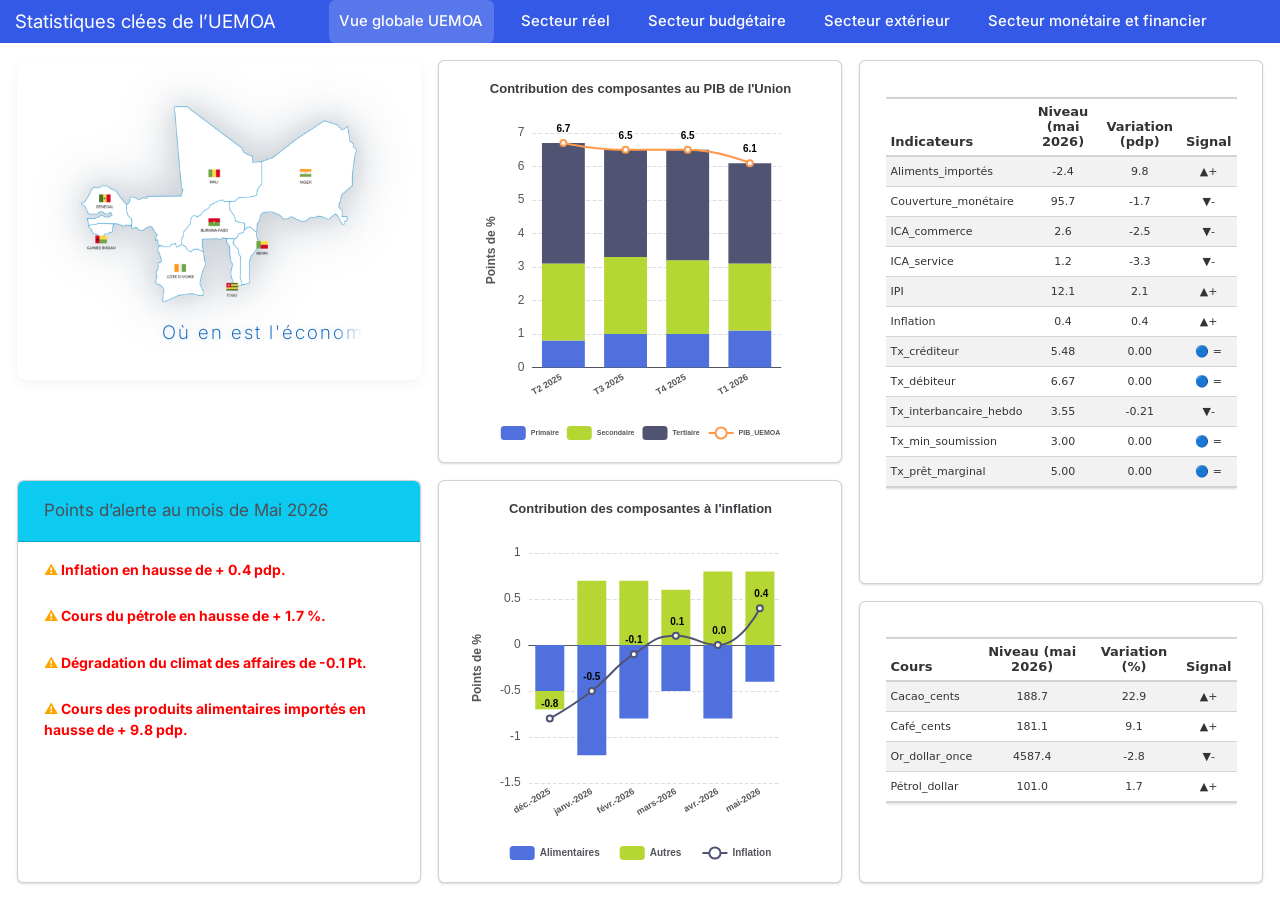
==== commit 28810111: "Add files via upload" ====
--- a/index.html
+++ b/index.html
@@ -134,7 +134,7 @@
 </span></div></div>
 <div class="cell card-body html-fill-item html-fill-container">
 <div class="cell-output-display html-fill-item html-fill-container">
-<span style="font-size:14px;color:red; font-weight:bold;">⚠ Inflation en hausse de + 0.4 pdp.</span><br><span style="font-size:14px;color:red; font-weight:bold;">⚠ Cours du pétrole en hausse de + 1.7 %.</span><br><span style="font-size:14px;color:red; font-weight:bold;">⚠ Dégradation du climat des affaires de -0.1 Pt.</span><br><span style="font-size:14px;color:red; font-weight:bold;">⚠ Cours des produits alimentaires importés en hausse de + 9.8 pdp.</span>
+<span style="font-size:14px; font-weight:bold;"><span style="color:orange;">⚠</span> <span style="color:red;">Inflation en hausse de + 0.4 pdp.</span></span><br><span style="font-size:14px; font-weight:bold;"><span style="color:orange;">⚠</span> <span style="color:red;">Cours du pétrole en hausse de + 1.7 %.</span></span><br><span style="font-size:14px; font-weight:bold;"><span style="color:orange;">⚠</span> <span style="color:red;">Dégradation du climat des affaires de -0.1 Pt.</span></span><br><span style="font-size:14px; font-weight:bold;"><span style="color:orange;">⚠</span> <span style="color:red;">Cours des produits alimentaires importés en hausse de + 9.8 pdp.</span></span><br>
 </div>
 </div>
 <bslib-tooltip placement="auto" bsoptions="[]" data-require-bs-version="5" data-require-bs-caller="tooltip()">
@@ -147,8 +147,8 @@
 <div class="card cell html-fill-item html-fill-container bslib-card" data-bslib-card-init="" data-require-bs-caller="card()" data-full-screen="false">
 <div class="card-body html-fill-item html-fill-container">
 <div class="cell-output-display html-fill-item html-fill-container">
-<div id="htmlwidget-c1c39f97680e450b2aad" style="width:100%;height:450px;" class="echarts4r html-widget html-fill-item html-fill-container"></div>
-<script type="application/json" data-for="htmlwidget-c1c39f97680e450b2aad">{"x":{"theme":"","tl":false,"draw":true,"renderer":"canvas","events":[],"buttons":[],"opts":{"yAxis":[{"show":true,"name":"Points de %","nameLocation":"middle","nameRotate":90,"nameGap":35,"nameTextStyle":{"fontWeight":"bold","fontSize":12},"splitLine":{"lineStyle":{"type":"dashed"}}}],"xAxis":[{"data":["T2 2025 ","T3 2025 ","T4 2025 ","T1 2026 "],"type":"category","boundaryGap":true,"axisLabel":{"fontSize":9,"fontWeight":"bold","rotate":30}}],"grid":[{"left":"15%","right":"10%","top":"15%","bottom":"12%","containLabel":true}],"legend":{"data":["Primaire","Secondaire","Tertiaire","PIB_UEMOA"],"show":true,"type":"plain","bottom":0,"left":"center","right":"0%","orient":"horizontal","textStyle":{"fontWeight":"bold","fontSize":7}},"series":[{"data":[{"value":["T2 2025 ","0.8"]},{"value":["T3 2025 ","1.0"]},{"value":["T4 2025 ","1.0"]},{"value":["T1 2026 ","1.1"]}],"name":"Primaire","type":"bar","yAxisIndex":0,"xAxisIndex":0,"coordinateSystem":"cartesian2d","stack":"PIB_UEMOA","label":{"show":false}},{"data":[{"value":["T2 2025 ","2.3"]},{"value":["T3 2025 ","2.3"]},{"value":["T4 2025 ","2.2"]},{"value":["T1 2026 ","2.0"]}],"name":"Secondaire","type":"bar","yAxisIndex":0,"xAxisIndex":0,"coordinateSystem":"cartesian2d","stack":"PIB_UEMOA","label":{"show":false}},{"data":[{"value":["T2 2025 ","3.6"]},{"value":["T3 2025 ","3.2"]},{"value":["T4 2025 ","3.3"]},{"value":["T1 2026 ","3.0"]}],"name":"Tertiaire","type":"bar","yAxisIndex":0,"xAxisIndex":0,"coordinateSystem":"cartesian2d","stack":"PIB_UEMOA","label":{"show":false}},{"data":[{"value":["T2 2025 ","6.7"]},{"value":["T3 2025 ","6.5"]},{"value":["T4 2025 ","6.5"]},{"value":["T1 2026 ","6.1"]}],"yAxisIndex":0,"xAxisIndex":0,"name":"PIB_UEMOA","type":"line","coordinateSystem":"cartesian2d","smooth":true,"label":{"show":true,"position":"top","formatter":"function(params){return params.value[1];}","color":"#000000","fontSize":10,"fontWeight":"bold"}}],"tooltip":{"trigger":"axis","axisPointer":{"type":"shadow"}},"title":[{"top":0,"left":"center","textStyle":{"fontSize":13,"fontWeight":"bold"},"text":"Contribution des composantes au PIB de l'Union"}]},"dispose":true},"evals":["opts.series.3.label.formatter"],"jsHooks":[]}</script>
+<div id="htmlwidget-f611a9d3561d49429395" style="width:100%;height:450px;" class="echarts4r html-widget html-fill-item html-fill-container"></div>
+<script type="application/json" data-for="htmlwidget-f611a9d3561d49429395">{"x":{"theme":"","tl":false,"draw":true,"renderer":"canvas","events":[],"buttons":[],"opts":{"yAxis":[{"show":true,"name":"Points de %","nameLocation":"middle","nameRotate":90,"nameGap":35,"nameTextStyle":{"fontWeight":"bold","fontSize":12},"splitLine":{"lineStyle":{"type":"dashed"}}}],"xAxis":[{"data":["T2 2025 ","T3 2025 ","T4 2025 ","T1 2026 "],"type":"category","boundaryGap":true,"axisLabel":{"fontSize":9,"fontWeight":"bold","rotate":30}}],"grid":[{"left":"15%","right":"10%","top":"15%","bottom":"12%","containLabel":true}],"legend":{"data":["Primaire","Secondaire","Tertiaire","PIB_UEMOA"],"show":true,"type":"plain","bottom":0,"left":"center","right":"0%","orient":"horizontal","textStyle":{"fontWeight":"bold","fontSize":7}},"series":[{"data":[{"value":["T2 2025 ","0.8"]},{"value":["T3 2025 ","1.0"]},{"value":["T4 2025 ","1.0"]},{"value":["T1 2026 ","1.1"]}],"name":"Primaire","type":"bar","yAxisIndex":0,"xAxisIndex":0,"coordinateSystem":"cartesian2d","stack":"PIB_UEMOA","label":{"show":false}},{"data":[{"value":["T2 2025 ","2.3"]},{"value":["T3 2025 ","2.3"]},{"value":["T4 2025 ","2.2"]},{"value":["T1 2026 ","2.0"]}],"name":"Secondaire","type":"bar","yAxisIndex":0,"xAxisIndex":0,"coordinateSystem":"cartesian2d","stack":"PIB_UEMOA","label":{"show":false}},{"data":[{"value":["T2 2025 ","3.6"]},{"value":["T3 2025 ","3.2"]},{"value":["T4 2025 ","3.3"]},{"value":["T1 2026 ","3.0"]}],"name":"Tertiaire","type":"bar","yAxisIndex":0,"xAxisIndex":0,"coordinateSystem":"cartesian2d","stack":"PIB_UEMOA","label":{"show":false}},{"data":[{"value":["T2 2025 ","6.7"]},{"value":["T3 2025 ","6.5"]},{"value":["T4 2025 ","6.5"]},{"value":["T1 2026 ","6.1"]}],"yAxisIndex":0,"xAxisIndex":0,"name":"PIB_UEMOA","type":"line","coordinateSystem":"cartesian2d","smooth":true,"label":{"show":true,"position":"top","formatter":"function(params){return params.value[1];}","color":"#000000","fontSize":10,"fontWeight":"bold"}}],"tooltip":{"trigger":"axis","axisPointer":{"type":"shadow"}},"title":[{"top":0,"left":"center","textStyle":{"fontSize":13,"fontWeight":"bold"},"text":"Contribution des composantes au PIB de l'Union"}]},"dispose":true},"evals":["opts.series.3.label.formatter"],"jsHooks":[]}</script>
 </div>
 </div>
 <bslib-tooltip placement="auto" bsoptions="[]" data-require-bs-version="5" data-require-bs-caller="tooltip()">
@@ -160,8 +160,8 @@
 <div class="card cell html-fill-item html-fill-container bslib-card" data-bslib-card-init="" data-require-bs-caller="card()" data-full-screen="false">
 <div class="card-body html-fill-item html-fill-container">
 <div class="cell-output-display html-fill-item html-fill-container">
-<div id="htmlwidget-07ca9d4dd0797fb1aed5" style="width:100%;height:550px;" class="echarts4r html-widget html-fill-item html-fill-container"></div>
-<script type="application/json" data-for="htmlwidget-07ca9d4dd0797fb1aed5">{"x":{"theme":"","tl":false,"draw":true,"renderer":"canvas","events":[],"buttons":[],"opts":{"yAxis":[{"show":true,"name":"Points de %","nameLocation":"middle","nameRotate":90,"nameGap":45,"nameTextStyle":{"fontWeight":"bold","fontSize":12},"splitLine":{"lineStyle":{"type":"dashed"}}}],"xAxis":[{"data":["déc.-2025","janv.-2026","févr.-2026","mars-2026","avr.-2026","mai-2026"],"type":"category","boundaryGap":true,"axisLabel":{"fontSize":9,"fontWeight":"bold","rotate":30}}],"grid":[{"left":"10%","right":"10%","top":"15%","bottom":"12%","containLabel":true}],"legend":{"data":["Alimentaires","Autres","Inflation"],"show":true,"type":"plain","bottom":0,"left":"center","orient":"horizontal","textStyle":{"fontWeight":"bold","fontSize":10},"itemGap":20},"series":[{"data":[{"value":["déc.-2025","-0.5"]},{"value":["janv.-2026","-1.2"]},{"value":["févr.-2026","-0.8"]},{"value":["mars-2026","-0.5"]},{"value":["avr.-2026","-0.8"]},{"value":["mai-2026","-0.4"]}],"name":"Alimentaires","type":"bar","yAxisIndex":0,"xAxisIndex":0,"coordinateSystem":"cartesian2d","stack":"infl","label":{"show":false}},{"data":[{"value":["déc.-2025","-0.2"]},{"value":["janv.-2026"," 0.7"]},{"value":["févr.-2026"," 0.7"]},{"value":["mars-2026"," 0.6"]},{"value":["avr.-2026"," 0.8"]},{"value":["mai-2026"," 0.8"]}],"name":"Autres","type":"bar","yAxisIndex":0,"xAxisIndex":0,"coordinateSystem":"cartesian2d","stack":"infl","label":{"show":false}},{"data":[{"value":["déc.-2025","-0.8"]},{"value":["janv.-2026","-0.5"]},{"value":["févr.-2026","-0.1"]},{"value":["mars-2026"," 0.1"]},{"value":["avr.-2026"," 0.0"]},{"value":["mai-2026"," 0.4"]}],"yAxisIndex":0,"xAxisIndex":0,"name":"Inflation","type":"line","coordinateSystem":"cartesian2d","smooth":true,"label":{"show":true,"position":"top","formatter":"function(params){return params.value[1];}","color":"#000000","fontSize":10,"fontWeight":"bold"}}],"tooltip":{"trigger":"axis","axisPointer":{"type":"shadow"}},"title":[{"top":0,"left":"center","textStyle":{"fontSize":13,"fontWeight":"bold"},"text":"Contribution des composantes à l'inflation"}]},"dispose":true},"evals":["opts.series.2.label.formatter"],"jsHooks":[]}</script>
+<div id="htmlwidget-9d896499b6eb01401b59" style="width:100%;height:550px;" class="echarts4r html-widget html-fill-item html-fill-container"></div>
+<script type="application/json" data-for="htmlwidget-9d896499b6eb01401b59">{"x":{"theme":"","tl":false,"draw":true,"renderer":"canvas","events":[],"buttons":[],"opts":{"yAxis":[{"show":true,"name":"Points de %","nameLocation":"middle","nameRotate":90,"nameGap":45,"nameTextStyle":{"fontWeight":"bold","fontSize":12},"splitLine":{"lineStyle":{"type":"dashed"}}}],"xAxis":[{"data":["déc.-2025","janv.-2026","févr.-2026","mars-2026","avr.-2026","mai-2026"],"type":"category","boundaryGap":true,"axisLabel":{"fontSize":9,"fontWeight":"bold","rotate":30}}],"grid":[{"left":"10%","right":"10%","top":"15%","bottom":"12%","containLabel":true}],"legend":{"data":["Alimentaires","Autres","Inflation"],"show":true,"type":"plain","bottom":0,"left":"center","orient":"horizontal","textStyle":{"fontWeight":"bold","fontSize":10},"itemGap":20},"series":[{"data":[{"value":["déc.-2025","-0.5"]},{"value":["janv.-2026","-1.2"]},{"value":["févr.-2026","-0.8"]},{"value":["mars-2026","-0.5"]},{"value":["avr.-2026","-0.8"]},{"value":["mai-2026","-0.4"]}],"name":"Alimentaires","type":"bar","yAxisIndex":0,"xAxisIndex":0,"coordinateSystem":"cartesian2d","stack":"infl","label":{"show":false}},{"data":[{"value":["déc.-2025","-0.2"]},{"value":["janv.-2026"," 0.7"]},{"value":["févr.-2026"," 0.7"]},{"value":["mars-2026"," 0.6"]},{"value":["avr.-2026"," 0.8"]},{"value":["mai-2026"," 0.8"]}],"name":"Autres","type":"bar","yAxisIndex":0,"xAxisIndex":0,"coordinateSystem":"cartesian2d","stack":"infl","label":{"show":false}},{"data":[{"value":["déc.-2025","-0.8"]},{"value":["janv.-2026","-0.5"]},{"value":["févr.-2026","-0.1"]},{"value":["mars-2026"," 0.1"]},{"value":["avr.-2026"," 0.0"]},{"value":["mai-2026"," 0.4"]}],"yAxisIndex":0,"xAxisIndex":0,"name":"Inflation","type":"line","coordinateSystem":"cartesian2d","smooth":true,"label":{"show":true,"position":"top","formatter":"function(params){return params.value[1];}","color":"#000000","fontSize":10,"fontWeight":"bold"}}],"tooltip":{"trigger":"axis","axisPointer":{"type":"shadow"}},"title":[{"top":0,"left":"center","textStyle":{"fontSize":13,"fontWeight":"bold"},"text":"Contribution des composantes à l'inflation"}]},"dispose":true},"evals":["opts.series.2.label.formatter"],"jsHooks":[]}</script>
 </div>
 </div>
 <bslib-tooltip placement="auto" bsoptions="[]" data-require-bs-version="5" data-require-bs-caller="tooltip()">
@@ -176,23 +176,23 @@
 <div class="card cell html-fill-item html-fill-container bslib-card" data-bslib-card-init="" data-require-bs-caller="card()" data-full-screen="false">
 <div class="card-body html-fill-item html-fill-container">
 <div class="cell-output-display html-fill-item html-fill-container">
-<div id="bdxioflknh" style="padding-left:0px;padding-right:0px;padding-top:10px;padding-bottom:10px;overflow-x:auto;overflow-y:auto;width:auto;height:auto;" class="html-fill-item html-fill-container">
-<style>#bdxioflknh table {
+<div id="wrjtwjctvj" style="padding-left:0px;padding-right:0px;padding-top:10px;padding-bottom:10px;overflow-x:auto;overflow-y:auto;width:auto;height:auto;" class="html-fill-item html-fill-container">
+<style>#wrjtwjctvj table {
   font-family: system-ui, 'Segoe UI', Roboto, Helvetica, Arial, sans-serif, 'Apple Color Emoji', 'Segoe UI Emoji', 'Segoe UI Symbol', 'Noto Color Emoji';
   -webkit-font-smoothing: antialiased;
   -moz-osx-font-smoothing: grayscale;
 }
 
-#bdxioflknh thead, #bdxioflknh tbody, #bdxioflknh tfoot, #bdxioflknh tr, #bdxioflknh td, #bdxioflknh th {
+#wrjtwjctvj thead, #wrjtwjctvj tbody, #wrjtwjctvj tfoot, #wrjtwjctvj tr, #wrjtwjctvj td, #wrjtwjctvj th {
   border-style: none;
 }
 
-#bdxioflknh p {
+#wrjtwjctvj p {
   margin: 0;
   padding: 0;
 }
 
-#bdxioflknh .gt_table {
+#wrjtwjctvj .gt_table {
   display: table;
   border-collapse: collapse;
   line-height: normal;
@@ -218,12 +218,12 @@
   border-left-color: #D3D3D3;
 }
 
-#bdxioflknh .gt_caption {
+#wrjtwjctvj .gt_caption {
   padding-top: 4px;
   padding-bottom: 4px;
 }
 
-#bdxioflknh .gt_title {
+#wrjtwjctvj .gt_title {
   color: #333333;
   font-size: 125%;
   font-weight: initial;
@@ -235,7 +235,7 @@
   border-bottom-width: 0;
 }
 
-#bdxioflknh .gt_subtitle {
+#wrjtwjctvj .gt_subtitle {
   color: #333333;
   font-size: 85%;
   font-weight: initial;
@@ -247,7 +247,7 @@
   border-top-width: 0;
 }
 
-#bdxioflknh .gt_heading {
+#wrjtwjctvj .gt_heading {
   background-color: #FFFFFF;
   text-align: center;
   border-bottom-color: #FFFFFF;
@@ -259,13 +259,13 @@
   border-right-color: #D3D3D3;
 }
 
-#bdxioflknh .gt_bottom_border {
+#wrjtwjctvj .gt_bottom_border {
   border-bottom-style: solid;
   border-bottom-width: 2px;
   border-bottom-color: #D3D3D3;
 }
 
-#bdxioflknh .gt_col_headings {
+#wrjtwjctvj .gt_col_headings {
   border-top-style: solid;
   border-top-width: 2px;
   border-top-color: #D3D3D3;
@@ -280,7 +280,7 @@
   border-right-color: #D3D3D3;
 }
 
-#bdxioflknh .gt_col_heading {
+#wrjtwjctvj .gt_col_heading {
   color: #333333;
   background-color: #FFFFFF;
   font-size: 100%;
@@ -300,7 +300,7 @@
   overflow-x: hidden;
 }
 
-#bdxioflknh .gt_column_spanner_outer {
+#wrjtwjctvj .gt_column_spanner_outer {
   color: #333333;
   background-color: #FFFFFF;
   font-size: 100%;
@@ -312,15 +312,15 @@
   padding-right: 4px;
 }
 
-#bdxioflknh .gt_column_spanner_outer:first-child {
+#wrjtwjctvj .gt_column_spanner_outer:first-child {
   padding-left: 0;
 }
 
-#bdxioflknh .gt_column_spanner_outer:last-child {
+#wrjtwjctvj .gt_column_spanner_outer:last-child {
   padding-right: 0;
 }
 
-#bdxioflknh .gt_column_spanner {
+#wrjtwjctvj .gt_column_spanner {
   border-bottom-style: solid;
   border-bottom-width: 2px;
   border-bottom-color: #D3D3D3;
@@ -332,11 +332,11 @@
   width: 100%;
 }
 
-#bdxioflknh .gt_spanner_row {
+#wrjtwjctvj .gt_spanner_row {
   border-bottom-style: hidden;
 }
 
-#bdxioflknh .gt_group_heading {
+#wrjtwjctvj .gt_group_heading {
   padding-top: 8px;
   padding-bottom: 8px;
   padding-left: 5px;
@@ -362,7 +362,7 @@
   text-align: left;
 }
 
-#bdxioflknh .gt_empty_group_heading {
+#wrjtwjctvj .gt_empty_group_heading {
   padding: 0.5px;
   color: #333333;
   background-color: #FFFFFF;
@@ -377,15 +377,15 @@
   vertical-align: middle;
 }
 
-#bdxioflknh .gt_from_md > :first-child {
+#wrjtwjctvj .gt_from_md > :first-child {
   margin-top: 0;
 }
 
-#bdxioflknh .gt_from_md > :last-child {
+#wrjtwjctvj .gt_from_md > :last-child {
   margin-bottom: 0;
 }
 
-#bdxioflknh .gt_row {
+#wrjtwjctvj .gt_row {
   padding-top: 8px;
   padding-bottom: 8px;
   padding-left: 5px;
@@ -404,7 +404,7 @@
   overflow-x: hidden;
 }
 
-#bdxioflknh .gt_stub {
+#wrjtwjctvj .gt_stub {
   color: #333333;
   background-color: #FFFFFF;
   font-size: 100%;
@@ -417,7 +417,7 @@
   padding-right: 5px;
 }
 
-#bdxioflknh .gt_stub_row_group {
+#wrjtwjctvj .gt_stub_row_group {
   color: #333333;
   background-color: #FFFFFF;
   font-size: 100%;
@@ -431,15 +431,15 @@
   vertical-align: top;
 }
 
-#bdxioflknh .gt_row_group_first td {
+#wrjtwjctvj .gt_row_group_first td {
   border-top-width: 2px;
 }
 
-#bdxioflknh .gt_row_group_first th {
+#wrjtwjctvj .gt_row_group_first th {
   border-top-width: 2px;
 }
 
-#bdxioflknh .gt_summary_row {
+#wrjtwjctvj .gt_summary_row {
   color: #333333;
   background-color: #FFFFFF;
   text-transform: inherit;
@@ -449,16 +449,16 @@
   padding-right: 5px;
 }
 
-#bdxioflknh .gt_first_summary_row {
+#wrjtwjctvj .gt_first_summary_row {
   border-top-style: solid;
   border-top-color: #D3D3D3;
 }
 
-#bdxioflknh .gt_first_summary_row.thick {
+#wrjtwjctvj .gt_first_summary_row.thick {
   border-top-width: 2px;
 }
 
-#bdxioflknh .gt_last_summary_row {
+#wrjtwjctvj .gt_last_summary_row {
   padding-top: 8px;
   padding-bottom: 8px;
   padding-left: 5px;
@@ -468,7 +468,7 @@
   border-bottom-color: #D3D3D3;
 }
 
-#bdxioflknh .gt_grand_summary_row {
+#wrjtwjctvj .gt_grand_summary_row {
   color: #333333;
   background-color: #FFFFFF;
   text-transform: inherit;
@@ -478,7 +478,7 @@
   padding-right: 5px;
 }
 
-#bdxioflknh .gt_first_grand_summary_row {
+#wrjtwjctvj .gt_first_grand_summary_row {
   padding-top: 8px;
   padding-bottom: 8px;
   padding-left: 5px;
@@ -488,7 +488,7 @@
   border-top-color: #D3D3D3;
 }
 
-#bdxioflknh .gt_last_grand_summary_row_top {
+#wrjtwjctvj .gt_last_grand_summary_row_top {
   padding-top: 8px;
   padding-bottom: 8px;
   padding-left: 5px;
@@ -498,11 +498,11 @@
   border-bottom-color: #D3D3D3;
 }
 
-#bdxioflknh .gt_striped {
+#wrjtwjctvj .gt_striped {
   background-color: rgba(128, 128, 128, 0.05);
 }
 
-#bdxioflknh .gt_table_body {
+#wrjtwjctvj .gt_table_body {
   border-top-style: solid;
   border-top-width: 2px;
   border-top-color: #D3D3D3;
@@ -511,7 +511,7 @@
   border-bottom-color: #D3D3D3;
 }
 
-#bdxioflknh .gt_footnotes {
+#wrjtwjctvj .gt_footnotes {
   color: #333333;
   background-color: #FFFFFF;
   border-bottom-style: none;
@@ -525,7 +525,7 @@
   border-right-color: #D3D3D3;
 }
 
-#bdxioflknh .gt_footnote {
+#wrjtwjctvj .gt_footnote {
   margin: 0px;
   font-size: 90%;
   padding-top: 4px;
@@ -534,7 +534,7 @@
   padding-right: 5px;
 }
 
-#bdxioflknh .gt_sourcenotes {
+#wrjtwjctvj .gt_sourcenotes {
   color: #333333;
   background-color: #FFFFFF;
   border-bottom-style: none;
@@ -548,7 +548,7 @@
   border-right-color: #D3D3D3;
 }
 
-#bdxioflknh .gt_sourcenote {
+#wrjtwjctvj .gt_sourcenote {
   font-size: 90%;
   padding-top: 4px;
   padding-bottom: 4px;
@@ -556,72 +556,72 @@
   padding-right: 5px;
 }
 
-#bdxioflknh .gt_left {
+#wrjtwjctvj .gt_left {
   text-align: left;
 }
 
-#bdxioflknh .gt_center {
+#wrjtwjctvj .gt_center {
   text-align: center;
 }
 
-#bdxioflknh .gt_right {
+#wrjtwjctvj .gt_right {
   text-align: right;
   font-variant-numeric: tabular-nums;
 }
 
-#bdxioflknh .gt_font_normal {
+#wrjtwjctvj .gt_font_normal {
   font-weight: normal;
 }
 
-#bdxioflknh .gt_font_bold {
+#wrjtwjctvj .gt_font_bold {
   font-weight: bold;
 }
 
-#bdxioflknh .gt_font_italic {
+#wrjtwjctvj .gt_font_italic {
   font-style: italic;
 }
 
-#bdxioflknh .gt_super {
+#wrjtwjctvj .gt_super {
   font-size: 65%;
 }
 
-#bdxioflknh .gt_footnote_marks {
+#wrjtwjctvj .gt_footnote_marks {
   font-size: 75%;
   vertical-align: 0.4em;
   position: initial;
 }
 
-#bdxioflknh .gt_asterisk {
+#wrjtwjctvj .gt_asterisk {
   font-size: 100%;
   vertical-align: 0;
 }
 
-#bdxioflknh .gt_indent_1 {
+#wrjtwjctvj .gt_indent_1 {
   text-indent: 5px;
 }
 
-#bdxioflknh .gt_indent_2 {
+#wrjtwjctvj .gt_indent_2 {
   text-indent: 10px;
 }
 
-#bdxioflknh .gt_indent_3 {
+#wrjtwjctvj .gt_indent_3 {
   text-indent: 15px;
 }
 
-#bdxioflknh .gt_indent_4 {
+#wrjtwjctvj .gt_indent_4 {
   text-indent: 20px;
 }
 
-#bdxioflknh .gt_indent_5 {
+#wrjtwjctvj .gt_indent_5 {
   text-indent: 25px;
 }
 
-#bdxioflknh .katex-display {
+#wrjtwjctvj .katex-display {
   display: inline-flex !important;
   margin-bottom: 0.75em !important;
 }
 
-#bdxioflknh div.Reactable > div.rt-table > div.rt-thead > div.rt-tr.rt-tr-group-header > div.rt-th-group:after {
+#wrjtwjctvj div.Reactable > div.rt-table > div.rt-thead > div.rt-tr.rt-tr-group-header > div.rt-th-group:after {
   height: 0px !important;
 }
 </style>
@@ -720,23 +720,23 @@
 <div class="card cell html-fill-item html-fill-container bslib-card" data-bslib-card-init="" data-require-bs-caller="card()" data-full-screen="false">
 <div class="card-body html-fill-item html-fill-container">
 <div class="cell-output-display html-fill-item html-fill-container">
-<div id="knqzrovaef" style="padding-left:0px;padding-right:0px;padding-top:10px;padding-bottom:10px;overflow-x:auto;overflow-y:auto;width:auto;height:auto;" class="html-fill-item html-fill-container">
-<style>#knqzrovaef table {
+<div id="ezwlbazuuw" style="padding-left:0px;padding-right:0px;padding-top:10px;padding-bottom:10px;overflow-x:auto;overflow-y:auto;width:auto;height:auto;" class="html-fill-item html-fill-container">
+<style>#ezwlbazuuw table {
   font-family: system-ui, 'Segoe UI', Roboto, Helvetica, Arial, sans-serif, 'Apple Color Emoji', 'Segoe UI Emoji', 'Segoe UI Symbol', 'Noto Color Emoji';
   -webkit-font-smoothing: antialiased;
   -moz-osx-font-smoothing: grayscale;
 }
 
-#knqzrovaef thead, #knqzrovaef tbody, #knqzrovaef tfoot, #knqzrovaef tr, #knqzrovaef td, #knqzrovaef th {
+#ezwlbazuuw thead, #ezwlbazuuw tbody, #ezwlbazuuw tfoot, #ezwlbazuuw tr, #ezwlbazuuw td, #ezwlbazuuw th {
   border-style: none;
 }
 
-#knqzrovaef p {
+#ezwlbazuuw p {
   margin: 0;
   padding: 0;
 }
 
-#knqzrovaef .gt_table {
+#ezwlbazuuw .gt_table {
   display: table;
   border-collapse: collapse;
   line-height: normal;
@@ -762,12 +762,12 @@
   border-left-color: #D3D3D3;
 }
 
-#knqzrovaef .gt_caption {
+#ezwlbazuuw .gt_caption {
   padding-top: 4px;
   padding-bottom: 4px;
 }
 
-#knqzrovaef .gt_title {
+#ezwlbazuuw .gt_title {
   color: #333333;
   font-size: 125%;
   font-weight: initial;
@@ -779,7 +779,7 @@
   border-bottom-width: 0;
 }
 
-#knqzrovaef .gt_subtitle {
+#ezwlbazuuw .gt_subtitle {
   color: #333333;
   font-size: 85%;
   font-weight: initial;
@@ -791,7 +791,7 @@
   border-top-width: 0;
 }
 
-#knqzrovaef .gt_heading {
+#ezwlbazuuw .gt_heading {
   background-color: #FFFFFF;
   text-align: center;
   border-bottom-color: #FFFFFF;
@@ -803,13 +803,13 @@
   border-right-color: #D3D3D3;
 }
 
-#knqzrovaef .gt_bottom_border {
+#ezwlbazuuw .gt_bottom_border {
   border-bottom-style: solid;
   border-bottom-width: 2px;
   border-bottom-color: #D3D3D3;
 }
 
-#knqzrovaef .gt_col_headings {
+#ezwlbazuuw .gt_col_headings {
   border-top-style: solid;
   border-top-width: 2px;
   border-top-color: #D3D3D3;
@@ -824,7 +824,7 @@
   border-right-color: #D3D3D3;
 }
 
-#knqzrovaef .gt_col_heading {
+#ezwlbazuuw .gt_col_heading {
   color: #333333;
   background-color: #FFFFFF;
   font-size: 100%;
@@ -844,7 +844,7 @@
   overflow-x: hidden;
 }
 
-#knqzrovaef .gt_column_spanner_outer {
+#ezwlbazuuw .gt_column_spanner_outer {
   color: #333333;
   background-color: #FFFFFF;
   font-size: 100%;
@@ -856,15 +856,15 @@
   padding-right: 4px;
 }
 
-#knqzrovaef .gt_column_spanner_outer:first-child {
+#ezwlbazuuw .gt_column_spanner_outer:first-child {
   padding-left: 0;
 }
 
-#knqzrovaef .gt_column_spanner_outer:last-child {
+#ezwlbazuuw .gt_column_spanner_outer:last-child {
   padding-right: 0;
 }
 
-#knqzrovaef .gt_column_spanner {
+#ezwlbazuuw .gt_column_spanner {
   border-bottom-style: solid;
   border-bottom-width: 2px;
   border-bottom-color: #D3D3D3;
@@ -876,11 +876,11 @@
   width: 100%;
 }
 
-#knqzrovaef .gt_spanner_row {
+#ezwlbazuuw .gt_spanner_row {
   border-bottom-style: hidden;
 }
 
-#knqzrovaef .gt_group_heading {
+#ezwlbazuuw .gt_group_heading {
   padding-top: 8px;
   padding-bottom: 8px;
   padding-left: 5px;
@@ -906,7 +906,7 @@
   text-align: left;
 }
 
-#knqzrovaef .gt_empty_group_heading {
+#ezwlbazuuw .gt_empty_group_heading {
   padding: 0.5px;
   color: #333333;
   background-color: #FFFFFF;
@@ -921,15 +921,15 @@
   vertical-align: middle;
 }
 
-#knqzrovaef .gt_from_md > :first-child {
+#ezwlbazuuw .gt_from_md > :first-child {
   margin-top: 0;
 }
 
-#knqzrovaef .gt_from_md > :last-child {
+#ezwlbazuuw .gt_from_md > :last-child {
   margin-bottom: 0;
 }
 
-#knqzrovaef .gt_row {
+#ezwlbazuuw .gt_row {
   padding-top: 8px;
   padding-bottom: 8px;
   padding-left: 5px;
@@ -948,7 +948,7 @@
   overflow-x: hidden;
 }
 
-#knqzrovaef .gt_stub {
+#ezwlbazuuw .gt_stub {
   color: #333333;
   background-color: #FFFFFF;
   font-size: 100%;
@@ -961,7 +961,7 @@
   padding-right: 5px;
 }
 
-#knqzrovaef .gt_stub_row_group {
+#ezwlbazuuw .gt_stub_row_group {
   color: #333333;
   background-color: #FFFFFF;
   font-size: 100%;
@@ -975,15 +975,15 @@
   vertical-align: top;
 }
 
-#knqzrovaef .gt_row_group_first td {
+#ezwlbazuuw .gt_row_group_first td {
   border-top-width: 2px;
 }
 
-#knqzrovaef .gt_row_group_first th {
+#ezwlbazuuw .gt_row_group_first th {
   border-top-width: 2px;
 }
 
-#knqzrovaef .gt_summary_row {
+#ezwlbazuuw .gt_summary_row {
   color: #333333;
   background-color: #FFFFFF;
   text-transform: inherit;
@@ -993,16 +993,16 @@
   padding-right: 5px;
 }
 
-#knqzrovaef .gt_first_summary_row {
+#ezwlbazuuw .gt_first_summary_row {
   border-top-style: solid;
   border-top-color: #D3D3D3;
 }
 
-#knqzrovaef .gt_first_summary_row.thick {
+#ezwlbazuuw .gt_first_summary_row.thick {
   border-top-width: 2px;
 }
 
-#knqzrovaef .gt_last_summary_row {
+#ezwlbazuuw .gt_last_summary_row {
   padding-top: 8px;
   padding-bottom: 8px;
   padding-left: 5px;
@@ -1012,7 +1012,7 @@
   border-bottom-color: #D3D3D3;
 }
 
-#knqzrovaef .gt_grand_summary_row {
+#ezwlbazuuw .gt_grand_summary_row {
   color: #333333;
   background-color: #FFFFFF;
   text-transform: inherit;
@@ -1022,7 +1022,7 @@
   padding-right: 5px;
 }
 
-#knqzrovaef .gt_first_grand_summary_row {
+#ezwlbazuuw .gt_first_grand_summary_row {
   padding-top: 8px;
   padding-bottom: 8px;
   padding-left: 5px;
@@ -1032,7 +1032,7 @@
   border-top-color: #D3D3D3;
 }
 
-#knqzrovaef .gt_last_grand_summary_row_top {
+#ezwlbazuuw .gt_last_grand_summary_row_top {
   padding-top: 8px;
   padding-bottom: 8px;
   padding-left: 5px;
@@ -1042,11 +1042,11 @@
   border-bottom-color: #D3D3D3;
 }
 
-#knqzrovaef .gt_striped {
+#ezwlbazuuw .gt_striped {
   background-color: rgba(128, 128, 128, 0.05);
 }
 
-#knqzrovaef .gt_table_body {
+#ezwlbazuuw .gt_table_body {
   border-top-style: solid;
   border-top-width: 2px;
   border-top-color: #D3D3D3;
@@ -1055,7 +1055,7 @@
   border-bottom-color: #D3D3D3;
 }
 
-#knqzrovaef .gt_footnotes {
+#ezwlbazuuw .gt_footnotes {
   color: #333333;
   background-color: #FFFFFF;
   border-bottom-style: none;
@@ -1069,7 +1069,7 @@
   border-right-color: #D3D3D3;
 }
 
-#knqzrovaef .gt_footnote {
+#ezwlbazuuw .gt_footnote {
   margin: 0px;
   font-size: 90%;
   padding-top: 4px;
@@ -1078,7 +1078,7 @@
   padding-right: 5px;
 }
 
-#knqzrovaef .gt_sourcenotes {
+#ezwlbazuuw .gt_sourcenotes {
   color: #333333;
   background-color: #FFFFFF;
   border-bottom-style: none;
@@ -1092,7 +1092,7 @@
   border-right-color: #D3D3D3;
 }
 
-#knqzrovaef .gt_sourcenote {
+#ezwlbazuuw .gt_sourcenote {
   font-size: 90%;
   padding-top: 4px;
   padding-bottom: 4px;
@@ -1100,72 +1100,72 @@
   padding-right: 5px;
 }
 
-#knqzrovaef .gt_left {
+#ezwlbazuuw .gt_left {
   text-align: left;
 }
 
-#knqzrovaef .gt_center {
+#ezwlbazuuw .gt_center {
   text-align: center;
 }
 
-#knqzrovaef .gt_right {
+#ezwlbazuuw .gt_right {
   text-align: right;
   font-variant-numeric: tabular-nums;
 }
 
-#knqzrovaef .gt_font_normal {
+#ezwlbazuuw .gt_font_normal {
   font-weight: normal;
 }
 
-#knqzrovaef .gt_font_bold {
+#ezwlbazuuw .gt_font_bold {
   font-weight: bold;
 }
 
-#knqzrovaef .gt_font_italic {
+#ezwlbazuuw .gt_font_italic {
   font-style: italic;
 }
 
-#knqzrovaef .gt_super {
+#ezwlbazuuw .gt_super {
   font-size: 65%;
 }
 
-#knqzrovaef .gt_footnote_marks {
+#ezwlbazuuw .gt_footnote_marks {
   font-size: 75%;
   vertical-align: 0.4em;
   position: initial;
 }
 
-#knqzrovaef .gt_asterisk {
+#ezwlbazuuw .gt_asterisk {
   font-size: 100%;
   vertical-align: 0;
 }
 
-#knqzrovaef .gt_indent_1 {
+#ezwlbazuuw .gt_indent_1 {
   text-indent: 5px;
 }
 
-#knqzrovaef .gt_indent_2 {
+#ezwlbazuuw .gt_indent_2 {
   text-indent: 10px;
 }
 
-#knqzrovaef .gt_indent_3 {
+#ezwlbazuuw .gt_indent_3 {
   text-indent: 15px;
 }
 
-#knqzrovaef .gt_indent_4 {
+#ezwlbazuuw .gt_indent_4 {
   text-indent: 20px;
 }
 
-#knqzrovaef .gt_indent_5 {
+#ezwlbazuuw .gt_indent_5 {
   text-indent: 25px;
 }
 
-#knqzrovaef .katex-display {
+#ezwlbazuuw .katex-display {
   display: inline-flex !important;
   margin-bottom: 0.75em !important;
 }
 
-#knqzrovaef div.Reactable > div.rt-table > div.rt-thead > div.rt-tr.rt-tr-group-header > div.rt-th-group:after {
+#ezwlbazuuw div.Reactable > div.rt-table > div.rt-thead > div.rt-tr.rt-tr-group-header > div.rt-th-group:after {
   height: 0px !important;
 }
 </style>
@@ -1228,8 +1228,8 @@
 <div class="card cell html-fill-item html-fill-container bslib-card" data-bslib-card-init="" data-require-bs-caller="card()" data-full-screen="false">
 <div class="card-body html-fill-item html-fill-container">
 <div class="cell-output-display html-fill-item html-fill-container">
-<div class="leaflet html-widget html-fill-item html-fill-container" id="htmlwidget-5ce0e405a0511754eecf" style="width:100%;height:406px;"></div>
-<script type="application/json" data-for="htmlwidget-5ce0e405a0511754eecf">{"x":{"options":{"crs":{"crsClass":"L.CRS.EPSG3857","code":null,"proj4def":null,"projectedBounds":null,"options":{}},"zoomControl":true},"calls":[{"method":"addProviderTiles","args":["CartoDB.DarkMatterNoLabels",null,null,{"errorTileUrl":"","noWrap":false,"detectRetina":false}]},{"method":"addPolygons","args":[[[[{"lng":[0.9004882812500057,0.8748046875000171,0.8218750000000057,0.7875000000000227,0.7633789062500114,0.7799804687500114,0.7921875000000114,0.9583007812500171,1.176171875000023,1.330078125,1.342871093750006,1.345117187500023,1.347070312500023,1.37890625,1.3857421875,1.42431640625,1.566308593750023,1.600195312500006,1.603808593750017,1.606640625000011,1.624609375000006,1.624609375000006,1.624609375000006,1.624707031250011,1.624707031250011,1.530957031250011,1.58203125,1.5908203125,1.602929687500023,1.577539062500023,1.598535156250023,1.639257812500006,1.7431640625,1.777929687500006,1.610937500000006,1.622656250000006,1.310644531250006,1.187207031250011,1.18505859375,1.1396484375,1.08447265625,1.049902343750006,1.002148437500011,0.9849609375000057,0.9122070312500057,0.8224609375000114,0.7369140625000057,0.7072265625000114,0.7154296875000057,0.7022460937500057,0.6727539062500227,0.595703125,0.5480468750000114,0.5255859375000114,0.5333984375000114,0.5230468750000057,0.5380859375,0.5794921875000227,0.5924804687500114,0.59619140625,0.6195312500000227,0.634765625,0.5910156250000114,0.5373046875000114,0.5095703125000171,0.4989257812500227,0.5,0.6051757812500114,0.5835937500000057,0.5992187500000057,0.6470703125000057,0.6880859375000057,0.6863281250000171,0.6162109375,0.4833007812500227,0.4153320312500171,0.3786132812500114,0.37255859375,0.453125,0.48876953125,0.4932617187500057,0.4603515625000227,0.4661132812500171,0.4971679687500057,0.5290039062500114,0.5256835937500171,0.4475585937500171,0.4052734375,0.3709960937500227,0.2893554687500171,0.2599609375000114,0.2415039062500171,0.2333984375,0.2619140625000114,0.2515625000000057,0.2754882812500057,0.3273437500000114,0.3425781250000171,0.2727539062500171,0.2645507812500227,0.26953125,0.2896484375000057,0.3117187500000114,0.3239257812500114,0.3345703125000057,0.3430664062500171,0.3518554687500171,0.3626953125000227,0.3786132812500114,0.380859375,0.3318359375000171,0.2160156250000114,0.1482421875000171,0.08925781250002274,0.03945312500002274,-0.05771484374997726,-0.08632812499999432,-0.09018554687497726,-0.06059570312498863,-0.01386718749998295,0.009423828125022737,-0.004736328124977263,-0.068603515625,0.1592773437500057,0.4841796875000171,0.49072265625,0.49267578125,0.5491210937500171,0.6429687500000227,0.9004882812500057],"lat":[10.99326171874999,10.8857421875,10.75258789062499,10.71025390624999,10.386669921875,10.3595703125,10.3515625,10.24204101562499,10.098388671875,9.996972656249994,9.962939453124989,9.750195312499997,9.567529296874994,9.462988281249991,9.361669921874991,9.285009765624991,9.137255859374989,9.050048828125,8.77099609375,8.559277343749997,8.27099609375,8.030224609374997,7.725878906249989,7.369189453124989,6.997314453125,6.992431640625,6.877001953124989,6.772265624999989,6.738085937499989,6.687402343749994,6.610205078124991,6.58154296875,6.42626953125,6.294628906249997,6.250830078124991,6.216796875,6.146874999999994,6.089404296874989,6.14501953125,6.155029296875,6.173779296874997,6.20263671875,6.2685546875,6.3203125,6.328564453124997,6.386376953124994,6.452587890624997,6.518749999999997,6.54931640625,6.580761718749997,6.592529296875,6.7421875,6.802490234375,6.850927734374991,6.888330078124994,6.938867187499994,6.979687499999997,7.004101562499997,7.033984374999989,7.096630859374997,7.2265625,7.353662109374994,7.388818359374994,7.398730468749989,7.435107421874989,7.4951171875,7.546875,7.728222656249997,8.145800781249989,8.209570312499991,8.253466796874989,8.304248046874989,8.354882812499994,8.479638671874994,8.575292968749991,8.652734374999994,8.722021484374991,8.75927734375,8.813769531249989,8.851464843749994,8.894921874999994,8.974218749999991,9.115332031249991,9.221240234374989,9.358300781249994,9.398486328124989,9.480273437499989,9.491455078125,9.485546874999997,9.431835937499997,9.426025390625,9.44189453125,9.463525390624994,9.49560546875,9.53564453125,9.570605468749989,9.586572265624994,9.604150390624994,9.620947265624991,9.644726562499997,9.667919921874997,9.672314453124997,9.670996093749991,9.687597656249991,9.803955078125,9.844580078124991,9.924902343749991,10.23647460937499,10.2685546875,10.29184570312499,10.30693359374999,10.39052734374999,10.45478515625,10.52060546874999,10.56386718749999,10.630615234375,10.673046875,10.71552734375,10.80058593749999,10.891357421875,11.02099609375,11.05556640624999,11.11562499999999,11.06962890624999,10.99199218749999,10.97817382812499,10.95498046874999,10.95541992187499,10.98305664062499,10.99326171874999]}]],[[{"lng":[-12.28061523437498,-12.1865234375,-12.20683593749999,-12.22841796874999,-12.17524414062498,-12.11289062499998,-12.068359375,-12.01918945312499,-12.01118164062498,-12.02011718749998,-11.98808593749999,-11.96088867187498,-11.96635742187499,-11.98417968749999,-12.04414062499998,-12.05419921875,-11.95708007812499,-11.89458007812499,-11.89521484374998,-11.87778320312498,-11.83168945312499,-11.80336914062499,-11.772216796875,-11.75825195312498,-11.67446289062499,-11.63496093749998,-11.58134765624999,-11.56166992187499,-11.54877929687498,-11.49282226562499,-11.44414062499999,-11.43393554687498,-11.390380859375,-11.41743164062498,-11.41435546874999,-11.444091796875,-11.45058593749999,-11.44877929687499,-11.38242187499998,-11.389404296875,-11.45673828124998,-11.57368164062498,-11.80810546875,-11.88857421874999,-12.04238281249999,-12.15195312499998,-12.29121093749998,-12.39907226562499,-12.45737304687498,-12.53422851562499,-12.62080078124998,-12.71303710937499,-12.79731445312498,-12.88818359375,-12.93071289062499,-12.96054687499998,-12.98564453124999,-13.01191406249998,-13.061279296875,-13.079833984375,-13.06440429687498,-13.05976562499998,-13.08291015624999,-13.13847656249999,-13.22807617187499,-13.37255859375,-13.40576171875,-13.729248046875,-14.06484374999999,-14.34921874999998,-14.70815429687499,-14.96059570312499,-15.19609374999999,-15.3779296875,-15.57480468749998,-15.83955078124998,-16.14418945312499,-16.24150390624999,-16.34228515625,-16.41630859374999,-16.52133789062498,-16.65693359374998,-16.71181640624999,-16.745849609375,-16.78486328124998,-16.76030273437499,-16.67763671874999,-16.55322265625,-16.48808593749999,-16.449951171875,-16.44287109375,-16.45502929687498,-16.548828125,-16.59765625,-16.63784179687499,-16.67255859374998,-16.701416015625,-16.743896484375,-16.76796874999999,-16.77841796874998,-16.75898437499998,-16.76894531249999,-16.75737304687499,-16.76333007812499,-16.70454101562498,-16.64877929687498,-16.43085937499998,-16.22832031249999,-16.03305664062498,-15.83427734374999,-15.81440429687498,-15.75156249999998,-15.65732421874998,-15.48183593749999,-15.28623046874998,-15.24453124999999,-15.21210937499998,-15.19160156249998,-15.151123046875,-15.09638671874998,-15.02460937499998,-14.95029296874998,-14.86503906249999,-14.80825195312499,-14.67192382812499,-14.43857421874998,-14.24677734374998,-14.014892578125,-13.84750976562498,-13.82670898437499,-13.85283203124999,-13.97739257812498,-14.14697265625,-14.19902343749999,-14.27802734374998,-14.32553710937498,-14.40546874999998,-14.50698242187499,-14.57084960937499,-14.66015625,-14.76601562499999,-14.935791015625,-15.02446289062499,-15.10834960937498,-15.26953125,-15.42685546874998,-15.50966796874999,-15.66718749999998,-16.00161132812499,-16.30874023437499,-16.56230468749999,-16.58779296874999,-16.64785156249999,-16.74541015624999,-16.76694335937498,-16.73388671875,-16.63959960937498,-16.61811523437498,-16.66748046875,-16.74213867187498,-16.791748046875,-16.79775390624999,-16.88051757812499,-16.97382812499998,-17.07939453124999,-17.16806640624998,-17.26064453124999,-17.34580078124998,-17.41845703125,-17.44501953124998,-17.53564453125,-17.41181640624998,-17.14716796874998,-16.84340820312499,-16.57075195312498,-16.53525390624998,-16.50205078124998,-16.48007812499998,-16.44101562499998,-16.40434570312499,-16.35810546874998,-16.30229492187499,-16.239013671875,-16.16835937499999,-16.11328125,-16.07402343749999,-15.958984375,-15.76821289062499,-15.62080078124998,-15.51669921874998,-15.37998046874998,-15.21054687499998,-15.12143554687498,-15.11264648437498,-15.090576171875,-15.05522460937499,-15.02192382812498,-14.99062499999999,-14.95952148437499,-14.92861328124999,-14.78671874999998,-14.53374023437499,-14.30009765624999,-14.08564453124998,-13.97504882812498,-13.96816406249999,-13.9326171875,-13.86845703124999,-13.809814453125,-13.75664062499999,-13.71494140624998,-13.68466796874998,-13.62353515625,-13.55551757812498,-13.50698242187499,-13.49814453124998,-13.48696289062499,-13.4541015625,-13.40966796875,-13.34755859374999,-13.29702148437499,-13.25800781249998,-13.20644531249999,-13.14238281249999,-13.10527343749999,-13.097900390625,-13.07929687499998,-13.04853515624998,-12.99433593749998,-12.93085937499998,-12.86269531249999,-12.85190429687498,-12.86264648437498,-12.85849609374998,-12.81318359374998,-12.77031249999999,-12.73525390624999,-12.65961914062498,-12.54355468749998,-12.45986328124999,-12.40869140625,-12.30253906249999,-12.28061523437498],"lat":[14.809033203125,14.64814453125,14.57114257812499,14.45859374999999,14.37666015625,14.323291015625,14.27421875,14.206494140625,14.071826171875,13.974658203125,13.93076171874999,13.87529296875,13.82895507812499,13.7880859375,13.73388671875,13.633056640625,13.51088867187499,13.44443359374999,13.406298828125,13.36455078125,13.31582031249999,13.32729492187499,13.36708984374999,13.39453125,13.382373046875,13.369873046875,13.2900390625,13.23696289062499,13.17026367187499,13.08696289062499,13.02822265624999,12.99160156249999,12.94199218749999,12.83188476562499,12.77548828124999,12.62758789062499,12.55771484374999,12.53193359375,12.479248046875,12.40439453124999,12.41757812499999,12.42631835937499,12.38730468749999,12.4033203125,12.39804687499999,12.37661132812499,12.32802734374999,12.340087890625,12.378369140625,12.37578124999999,12.39619140625,12.43315429687499,12.451904296875,12.52001953125,12.53227539062499,12.51435546875,12.491650390625,12.47763671874999,12.489990234375,12.53627929687499,12.5810546875,12.61503906249999,12.633544921875,12.63974609374999,12.639599609375,12.65361328124999,12.66225585937499,12.67392578124999,12.67529296875,12.67641601562499,12.677978515625,12.678955078125,12.679931640625,12.58896484374999,12.49038085937499,12.43789062499999,12.45742187499999,12.443310546875,12.39951171874999,12.36767578125,12.3486328125,12.36435546874999,12.35483398437499,12.39970703124999,12.47250976562499,12.52578124999999,12.56005859375,12.60488281249999,12.58183593749999,12.58071289062499,12.60947265624999,12.62480468749999,12.663818359375,12.715283203125,12.68515624999999,12.622021484375,12.60317382812499,12.58544921875,12.62841796875,12.670166015625,12.70234375,12.88330078125,12.97978515624999,13.06416015625,13.11972656249999,13.15415039062499,13.15732421874999,13.16030273437499,13.15834960937499,13.1564453125,13.325146484375,13.33837890625,13.35581054687499,13.37636718749999,13.39599609375,13.42910156249999,13.48505859375,13.53525390624999,13.55649414062499,13.53964843749999,13.51333007812499,13.472607421875,13.43486328125,13.4111328125,13.35170898437499,13.26889648437499,13.23583984375,13.29638671875,13.33530273437499,13.40781249999999,13.478564453125,13.54345703125,13.5361328125,13.51875,13.49716796874999,13.48857421875,13.5037109375,13.55971679687499,13.616162109375,13.642626953125,13.66909179687499,13.785205078125,13.80600585937499,13.81210937499999,13.789111328125,13.727001953125,13.58623046875,13.58828124999999,13.5927734375,13.596875,13.58730468749999,13.68955078124999,13.77099609375,13.84042968749999,13.90493164062499,13.961181640625,14.00747070312499,14.04052734375,14.035595703125,14.005810546875,14.004150390625,14.09326171875,14.20834960937499,14.40322265624999,14.48305664062499,14.640625,14.70107421874999,14.729296875,14.72348632812499,14.651611328125,14.755126953125,14.7921875,14.92202148437499,15.293994140625,15.734423828125,15.83837890625,15.91733398437499,16.097216796875,16.204541015625,16.22490234375,16.307177734375,16.45131835937499,16.531298828125,16.5470703125,16.54013671874999,16.51044921875,16.492138671875,16.485107421875,16.506591796875,16.556591796875,16.581982421875,16.58261718749999,16.60361328124999,16.64492187499999,16.65737304687499,16.64096679687499,16.6474609375,16.67690429687499,16.67890625,16.653515625,16.64589843749999,16.65595703125,16.5802734375,16.41884765624999,16.31113281249999,16.25722656249999,16.202880859375,16.14814453125,16.13803710937499,16.17250976562499,16.16879882812499,16.126904296875,16.11831054687499,16.14404296875,16.135205078125,16.110302734375,16.09702148437499,16.09111328125,16.05917968749999,15.97348632812499,15.85385742187499,15.700390625,15.61689453125,15.6033203125,15.57177734375,15.53525390624999,15.51044921875,15.496630859375,15.5048828125,15.45302734374999,15.34042968749999,15.28964843749999,15.26240234375,15.24252929687499,15.22353515624999,15.18666992187499,15.13124999999999,15.082080078125,15.039013671875,14.974658203125,14.88901367187499,14.81699218749999,14.809033203125]}]],[[{"lng":[13.60634765625002,13.42695312500001,13.32382812500001,13.19384765625,13.04843750000001,12.87167968750001,12.75996093750001,12.65478515625,12.51015625000002,12.46318359375002,12.31904296875001,12.11796875000002,11.99003906250002,11.693359375,11.50107421875001,11.41191406250002,10.95888671875002,10.47587890625002,10.22958984375001,10.18466796875001,10.04511718750001,9.929296875000006,9.615917968750011,9.201562500000023,8.957617187500006,8.750585937500006,8.4560546875,8.095019531250017,7.955761718750011,7.830468750000023,7.788671875000006,7.357812500000023,7.274707031250017,7.173046875000011,7.106054687500006,7.056738281250006,7.005078125000011,6.937207031250011,6.87060546875,6.804296875000006,6.626562500000006,6.589941406250006,6.514062500000023,6.386328125000006,6.2998046875,6.247167968750006,6.184277343750011,5.838183593750017,5.491992187500017,5.415820312500017,5.361621093750017,5.241894531250011,5.100878906250017,4.921679687500017,4.823339843750006,4.664843750000017,4.559472656250023,4.42138671875,4.2421875,4.190820312500023,4.147558593750006,4.08740234375,4.038769531250011,3.947851562500006,3.769238281250011,3.646679687500011,3.643847656250017,3.634179687500023,3.632519531250011,3.640625,3.6201171875,3.61181640625,3.618457031250017,3.647363281250023,3.664746093750011,3.653125000000017,3.595410156250011,3.53173828125,3.449804687500006,3.359960937500006,3.299121093750017,3.267382812500017,3.149609375000011,2.878125000000011,2.850195312500006,2.805273437500006,2.728515625,2.681347656250011,2.6484375,2.598437500000017,2.469335937500006,2.366015625000017,2.36328125,2.412695312500006,2.38916015625,2.343359375000006,2.194433593750006,2.091406250000006,2.072949218750011,2.058398437500017,2.068554687500011,2.109375,2.203808593750011,2.221386718750011,2.226269531250011,2.211523437500006,2.159765625000006,2.104589843750006,2.073828125000006,2.017382812500017,1.956152343750006,1.840917968750006,1.789843750000017,1.671093750000011,1.56494140625,1.50048828125,1.308691406250006,1.096777343750006,1.007910156250006,0.9873046875,0.9730468750000227,0.9767578125000114,0.9884765625000114,1.076855468750011,1.1708984375,1.201171875,1.1259765625,1.017871093750017,0.9777343750000114,0.9465820312500171,0.89794921875,0.84228515625,0.7860351562500227,0.7477539062500114,0.6845703125,0.6181640625,0.5223632812500227,0.42919921875,0.3740234375,0.3548828125000227,0.3825195312500114,0.3545898437500057,0.2505859375000057,0.1638671875000171,0.18505859375,0.2027343750000057,0.2038085937500114,0.2174804687500114,0.2287109375000114,0.2862304687500057,0.4330078125000227,0.7186523437500227,0.9474609375000114,0.9600585937500057,1.121289062500011,1.300195312500023,1.569140625000017,1.859375,2.088183593750017,2.420800781250023,2.689648437500011,3.001074218750006,3.010546875000017,3.029394531250006,3.060156250000006,3.2890625,3.504296875000023,3.5205078125,3.709570312500006,3.816503906250006,3.842968750000011,3.876953125,3.89794921875,3.9072265625,3.947070312500017,3.976171875000006,4.014843750000011,4.121289062500011,4.18212890625,4.191210937500017,4.202929687500017,4.234667968750017,4.233691406250017,4.232714843750017,4.23193359375,4.230859375000023,4.22998046875,4.22900390625,4.228222656250011,4.227636718750006,4.445703125000023,4.671289062500023,5.001367187500023,5.358691406250017,5.748339843750017,5.836621093750011,6.130664062500017,6.263378906250011,6.527050781250011,6.730664062500011,6.989355468750006,7.263378906250011,7.481738281250017,7.8251953125,8.343066406250017,8.860937500000006,9.378710937500017,9.896484375,10.41435546875002,10.93222656250001,11.45000000000002,11.96787109375001,12.48876953125,12.98359375000001,13.48125000000002,13.5986328125,13.86269531250002,14.20068359375,14.21552734375001,14.23076171875002,14.5556640625,14.97890625000002,14.97900390625,15.08896484375001,15.17226562500002,15.17783203125001,15.18183593750001,15.2158203125,15.29365234375001,15.60732421875002,15.54033203125002,15.58710937500001,15.66845703125,15.92929687500001,15.96318359375002,15.94882812500001,15.76621093750001,15.73505859375001,15.69863281250002,15.67294921875001,15.63759765625002,15.59550781250002,15.5615234375,15.51669921875001,15.47431640625001,15.21210937500001,14.74667968750001,14.36796875000002,14.17822265625,13.80712890625,13.64238281250002,13.513671875,13.4482421875,13.50576171875002,13.60634765625002],"lat":[13.70458984375,13.70175781249999,13.670849609375,13.573046875,13.53452148437499,13.4490234375,13.38037109375,13.32656249999999,13.1943359375,13.09375,13.073681640625,13.09042968749999,13.19179687499999,13.29770507812499,13.34052734375,13.35361328124999,13.371533203125,13.33022460937499,13.281005859375,13.27011718749999,13.20615234374999,13.13525390625,12.81064453124999,12.821484375,12.85747070312499,12.908154296875,13.05966796874999,13.29116210937499,13.32275390625,13.34091796874999,13.337890625,13.107177734375,13.112255859375,13.08632812499999,13.02910156249999,13.0001953125,12.995556640625,13.00820312499999,13.04326171874999,13.107666015625,13.3642578125,13.409130859375,13.485400390625,13.60361328124999,13.65878906249999,13.67299804687499,13.66367187499999,13.765380859375,13.8728515625,13.8591796875,13.836865234375,13.75722656249999,13.742724609375,13.74912109374999,13.759765625,13.733203125,13.70180664062499,13.647509765625,13.50107421874999,13.48212890625,13.45771484375,13.05546874999999,12.93466796874999,12.77504882812499,12.62216796874999,12.52998046875,12.4052734375,12.201611328125,12.06157226562499,11.97036132812499,11.926953125,11.88730468749999,11.82773437499999,11.79965820312499,11.762451171875,11.73183593749999,11.6962890625,11.78745117187499,11.85195312499999,11.88046874999999,11.92714843749999,11.99189453125,12.11806640624999,12.36772460937499,12.37368164062499,12.38383789062499,12.35361328124999,12.31279296874999,12.29677734374999,12.29433593749999,12.26279296874999,12.221923828125,12.188427734375,11.99931640624999,11.89707031249999,11.94599609375,12.136474609375,12.27797851562499,12.30937499999999,12.35795898437499,12.379150390625,12.39384765624999,12.41259765625,12.42724609375,12.466064453125,12.53842773437499,12.63642578125,12.70126953124999,12.71396484374999,12.71621093749999,12.70742187499999,12.627880859375,12.61328125,12.61982421875,12.63540039062499,12.67646484375,12.83427734374999,13.00112304687499,13.02480468749999,13.04189453124999,13.170361328125,13.32451171875,13.36484374999999,13.340771484375,13.32958984375,13.35751953124999,13.412353515625,13.46787109374999,13.551953125,13.58115234374999,13.61093749999999,13.626416015625,13.65004882812499,13.67451171875,13.68540039062499,13.70341796875,13.83974609374999,13.972119140625,14.0763671875,14.13901367187499,14.24580078125,14.288037109375,14.396435546875,14.49721679687499,14.65292968749999,14.78281249999999,14.8650390625,14.91147460937499,14.963671875,14.98017578125,14.97900390625,14.9548828125,14.98212890625,14.98691406249999,15.12612304687499,15.272265625,15.28647460937499,15.301708984375,15.309375,15.32041015624999,15.3298828125,15.34096679687499,15.40830078124999,15.424853515625,15.427197265625,15.39111328125,15.35634765624999,15.48310546875,15.64169921874999,15.6740234375,15.701708984375,15.75527343749999,15.83798828124999,15.89682617187499,15.94565429687499,16.03554687499999,16.19272460937499,16.35771484375,16.581787109375,16.79819335937499,16.9626953125,16.99638671875,17.28842773437499,17.58217773437499,17.830517578125,18.139453125,18.410595703125,18.704345703125,18.96806640625,19.1427734375,19.184521484375,19.227783203125,19.291064453125,19.35952148437499,19.43422851562499,19.47915039062499,19.731982421875,19.846142578125,20.07294921875,20.248046875,20.4705078125,20.69448242187499,20.873095703125,21.07558593749999,21.380859375,21.68613281249999,21.99140625,22.29672851562499,22.602001953125,22.907275390625,23.21259765625,23.51787109375,23.40166015625,23.291259765625,23.18017578125,23.11953124999999,22.902099609375,22.62373046875,22.619677734375,22.61845703125,22.78251953125,22.9962890625,22.99619140624999,22.41835937499999,21.9220703125,21.60581054687499,21.523388671875,21.46743164062499,21.41152343749999,20.95439453125,20.87490234374999,20.73330078124999,20.67236328125,20.399853515625,20.34619140625,20.303173828125,19.98256835937499,19.904052734375,19.49521484374999,19.206787109375,18.81083984375,18.33706054687499,17.937255859375,17.40849609375,16.9083984375,16.63388671874999,16.14663085937499,15.75014648437499,15.48476562499999,14.96611328125,14.63076171874999,14.455517578125,14.3806640625,14.13442382812499,13.70458984375]}]],[[{"lng":[-11.389404296875,-11.38242187499998,-11.44877929687499,-11.45058593749999,-11.444091796875,-11.41435546874999,-11.41743164062498,-11.390380859375,-11.43393554687498,-11.44414062499999,-11.49282226562499,-11.54877929687498,-11.56166992187499,-11.58134765624999,-11.63496093749998,-11.67446289062499,-11.75825195312498,-11.772216796875,-11.80336914062499,-11.83168945312499,-11.87778320312498,-11.89521484374998,-11.89458007812499,-11.95708007812499,-12.05419921875,-12.04414062499998,-11.98417968749999,-11.96635742187499,-11.96088867187498,-11.98808593749999,-12.02011718749998,-12.01118164062498,-12.01918945312499,-12.068359375,-12.11289062499998,-12.17524414062498,-12.22841796874999,-12.20683593749999,-12.1865234375,-12.28061523437498,-12.10468749999998,-12.08154296875,-12.02158203124998,-11.94091796875,-11.87285156249999,-11.84223632812498,-11.82875976562499,-11.79843749999998,-11.76015624999999,-11.67587890624998,-11.59672851562499,-11.502685546875,-11.45522460937499,-11.36562499999999,-11.16933593749999,-11.00742187499998,-10.9482421875,-10.89560546874998,-10.81508789062499,-10.73198242187499,-10.69658203124999,-10.58657226562499,-10.4931640625,-10.41181640624998,-10.26210937499999,-10.19374999999999,-10.12954101562499,-9.94140625,-9.755078124999983,-9.577832031249983,-9.446923828124994,-9.440332031249994,-9.447705078124983,-9.426562499999989,-9.385351562499977,-9.3505859375,-9.33544921875,-9.293701171875,-9.176806640624989,-8.987060546875,-8.783105468749994,-8.579150390624989,-8.375195312499983,-8.171240234374977,-7.96728515625,-7.763378906249983,-7.559374999999989,-7.35546875,-7.151513671874994,-6.947558593749989,-6.743603515624983,-6.539648437499977,-6.335742187499989,-6.131787109374983,-5.927832031249977,-5.723876953125,-5.512499999999989,-5.455615234374989,-5.403564453125,-5.359912109374989,-5.509619140624977,-5.628662109375,-5.65625,-5.684765624999983,-5.713183593749989,-5.74169921875,-5.770166015624994,-5.798632812499989,-5.827099609374983,-5.855566406249977,-5.884082031249989,-5.912499999999994,-5.941015624999977,-5.969482421875,-5.997949218749994,-6.026416015624989,-6.054882812499983,-6.083398437499994,-6.11181640625,-6.140332031249983,-6.168798828124977,-6.197265625,-6.225732421874994,-6.254199218749989,-6.28271484375,-6.311132812499977,-6.339648437499989,-6.368115234374983,-6.396582031249977,-6.425048828125,-6.453515624999994,-6.482031249999977,-6.510449218749983,-6.538964843749994,-6.5673828125,-6.594091796874977,-6.287207031249977,-5.959814453124977,-5.640771484374994,-5.172900390624989,-4.822607421874977,-4.516992187499994,-4.240332031249977,-3.912792968749983,-3.585351562499994,-3.257861328124989,-2.930371093749983,-2.602929687499994,-2.275390625,-1.947900390624994,-1.620410156249989,-1.29296875,-0.9654785156249943,-0.6379882812499886,-0.310546875,0.01699218750002274,0.3444335937500114,0.671875,0.9994140625000227,1.1455078125,1.1591796875,1.172753906250023,1.1640625,1.165722656250011,1.208886718750023,1.290234375000011,1.610644531250017,1.636035156250017,1.647363281250023,1.685449218750023,1.753222656250017,1.832421875000023,1.928808593750006,2.219335937500006,2.280859375000006,2.406152343750023,2.474218750000006,2.667773437500017,2.807910156250017,2.86572265625,2.992480468750017,3.130273437500023,3.203710937500006,3.203417968750017,3.202734375000006,3.20166015625,3.22705078125,3.255859375,3.25439453125,3.219628906250023,3.1923828125,3.17724609375,3.137890625000011,3.106054687500006,3.119726562500006,3.174218750000023,3.255957031250006,3.323437500000011,3.3564453125,3.40087890625,3.438769531250017,3.683496093750023,3.91015625,4.227636718750006,4.228222656250011,4.22900390625,4.22998046875,4.230859375000023,4.23193359375,4.232714843750017,4.233691406250017,4.234667968750017,4.202929687500017,4.191210937500017,4.18212890625,4.121289062500011,4.014843750000011,3.976171875000006,3.947070312500017,3.9072265625,3.89794921875,3.876953125,3.842968750000011,3.816503906250006,3.709570312500006,3.5205078125,3.504296875000023,3.2890625,3.060156250000006,3.029394531250006,3.010546875000017,3.001074218750006,2.689648437500011,2.420800781250023,2.088183593750017,1.859375,1.569140625000017,1.300195312500023,1.121289062500011,0.9600585937500057,0.9474609375000114,0.7186523437500227,0.4330078125000227,0.2862304687500057,0.2287109375000114,0.2174804687500114,0.00732421875,-0.2358886718749886,-0.4054199218749943,-0.4322753906249943,-0.4544921874999943,-0.5365234374999943,-0.6664550781249829,-0.7604492187499829,-0.907958984375,-1.019189453124994,-1.049560546875,-1.204980468749994,-1.49365234375,-1.657324218749977,-1.695068359375,-1.767773437499983,-1.879785156249994,-1.973046874999994,-2.05712890625,-2.113232421874983,-2.457226562499983,-2.526904296874989,-2.586718749999989,-2.778857421874989,-2.873925781249994,-2.925878906249977,-2.918505859374989,-2.917089843749977,-2.950830078124994,-2.997216796874994,-3.038671874999977,-3.198437499999983,-3.248632812499977,-3.270166015624994,-3.266748046874994,-3.3017578125,-3.396728515625,-3.469921874999983,-3.527636718749989,-3.575781249999977,-3.853466796874983,-3.947314453124989,-4.051171874999994,-4.151025390624994,-4.196191406249994,-4.258691406249994,-4.328710937499977,-4.310253906249983,-4.260644531249994,-4.225244140624994,-4.227099609374989,-4.480615234374994,-4.459863281249994,-4.421923828124989,-4.421582031249983,-4.4287109375,-4.479882812499994,-4.546044921874994,-4.5869140625,-4.627246093749989,-4.699316406249977,-4.797949218749977,-4.968994140625,-5.105908203124983,-5.157519531249989,-5.230175781249983,-5.288134765624989,-5.302001953125,-5.29052734375,-5.270312499999989,-5.244775390624994,-5.229394531249994,-5.250244140625,-5.299853515624989,-5.347412109375,-5.424218749999994,-5.490478515625,-5.468554687499989,-5.457080078124989,-5.475683593749977,-5.47900390625,-5.507031249999983,-5.523535156249977,-5.556591796874983,-5.694287109374983,-5.843847656249977,-5.896191406249983,-5.907568359374977,-5.940673828125,-5.988671874999994,-6.034570312499994,-6.1171875,-6.196874999999977,-6.238378906249977,-6.241308593749977,-6.214990234374994,-6.192626953125,-6.190673828125,-6.2177734375,-6.23974609375,-6.230664062499983,-6.250244140625,-6.261132812499994,-6.365624999999994,-6.404150390624977,-6.425878906249977,-6.4326171875,-6.407519531249989,-6.423925781249977,-6.482617187499983,-6.564599609374994,-6.654150390624977,-6.676367187499977,-6.686132812499977,-6.691992187499977,-6.669335937499994,-6.693261718749994,-6.753222656249989,-6.833642578124994,-6.90380859375,-6.950341796874994,-6.9794921875,-6.991748046874989,-6.963818359374983,-6.968164062499994,-6.989453124999983,-7.01708984375,-7.039746093749983,-7.104882812499994,-7.182324218749983,-7.363183593749994,-7.385058593749989,-7.414794921875,-7.45654296875,-7.497949218749994,-7.532812499999977,-7.562109374999977,-7.6611328125,-7.749072265624989,-7.814208984375,-7.884082031249989,-7.9609375,-7.990624999999994,-7.974462890624977,-7.985693359374977,-8.007275390624983,-8.231494140624989,-8.266650390624989,-8.301562499999989,-8.324121093749994,-8.321679687499994,-8.306347656249983,-8.312744140625,-8.33740234375,-8.404492187499983,-8.474707031249977,-8.563525390624989,-8.606201171875,-8.646191406249983,-8.666699218749983,-8.663916015624977,-8.567285156249994,-8.520312499999989,-8.463525390624994,-8.42529296875,-8.400683593749989,-8.398535156249977,-8.407470703125,-8.470703125,-8.568749999999994,-8.621142578124989,-8.664941406249994,-8.71142578125,-8.733105468749983,-8.779736328124983,-8.822021484375,-8.820068359375,-8.818310546874983,-8.913867187499989,-8.950830078124994,-8.998925781249994,-9.043066406249977,-9.120458984374977,-9.215527343749983,-9.299999999999983,-9.365185546874983,-9.395361328124977,-9.393652343749977,-9.3408203125,-9.33154296875,-9.340185546874977,-9.358105468749983,-9.404980468749983,-9.48681640625,-9.587744140624977,-9.658300781249977,-9.714746093749994,-9.754003906249977,-9.820703124999994,-10.01064453124999,-10.16708984374998,-10.27485351562498,-10.33989257812499,-10.37275390624998,-10.4658203125,-10.58950195312499,-10.61899414062498,-10.64370117187499,-10.67734374999998,-10.709228515625,-10.73491210937499,-10.74301757812498,-10.80649414062498,-10.87617187499998,-10.93320312499998,-11.00454101562499,-11.06582031249999,-11.12924804687498,-11.20966796874998,-11.26069335937498,-11.30517578125,-11.41464843749998,-11.492431640625,-11.502197265625,-11.47456054687498,-11.44755859374999,-11.41806640624998,-11.389404296875],"lat":[12.40439453124999,12.479248046875,12.53193359375,12.55771484374999,12.62758789062499,12.77548828124999,12.83188476562499,12.94199218749999,12.99160156249999,13.02822265624999,13.08696289062499,13.17026367187499,13.23696289062499,13.2900390625,13.369873046875,13.382373046875,13.39453125,13.36708984374999,13.32729492187499,13.31582031249999,13.36455078125,13.406298828125,13.44443359374999,13.51088867187499,13.633056640625,13.73388671875,13.7880859375,13.82895507812499,13.87529296875,13.93076171874999,13.974658203125,14.071826171875,14.206494140625,14.27421875,14.323291015625,14.37666015625,14.45859374999999,14.57114257812499,14.64814453125,14.809033203125,14.745361328125,14.766357421875,14.804931640625,14.8869140625,14.995166015625,15.12939453125,15.244873046875,15.342724609375,15.425537109375,15.51206054687499,15.5732421875,15.63681640624999,15.62539062499999,15.53676757812499,15.358642578125,15.222900390625,15.151123046875,15.15048828124999,15.28173828125,15.39492187499999,15.42265625,15.43486328125,15.43979492187499,15.437939453125,15.416015625,15.396044921875,15.38369140624999,15.373779296875,15.40146484374999,15.437255859375,15.458203125,15.511669921875,15.57485351562499,15.623046875,15.66762695312499,15.67739257812499,15.52568359375,15.50283203124999,15.49609375,15.49609375,15.49609375,15.496142578125,15.496142578125,15.496142578125,15.496142578125,15.496142578125,15.496142578125,15.49619140624999,15.49619140624999,15.49619140624999,15.49619140624999,15.49619140624999,15.49619140624999,15.49624023437499,15.4962890625,15.4962890625,15.4962890625,15.78940429687499,16.05791015625,16.28286132812499,16.44204101562499,16.56865234375,16.8095703125,17.05825195312499,17.306884765625,17.55556640624999,17.804248046875,18.0529296875,18.3015625,18.550244140625,18.798876953125,19.04750976562499,19.29619140625,19.544873046875,19.793505859375,20.0421875,20.29086914062499,20.539501953125,20.78818359374999,21.036865234375,21.28554687499999,21.5341796875,21.78286132812499,22.03154296875,22.28017578124999,22.528857421875,22.77749023437499,23.026123046875,23.27480468749999,23.523486328125,23.77216796875,24.02080078125,24.269482421875,24.51816406249999,24.766796875,24.99462890625,24.99482421875,24.99497070312499,24.995166015625,24.99541015625,24.99560546875,24.8044921875,24.62353515625,24.40947265625,24.195361328125,23.98125,23.767138671875,23.55302734375,23.3388671875,23.1248046875,22.91064453125,22.696533203125,22.482470703125,22.268310546875,22.05419921875,21.84013671875,21.6259765625,21.411865234375,21.19775390625,21.10224609375,21.0625,20.981982421875,20.89130859375,20.817431640625,20.76728515625,20.71357421875,20.55556640624999,20.524365234375,20.45883789062499,20.378369140625,20.331591796875,20.296875,20.272705078125,20.247802734375,20.21030273437499,20.06386718749999,20.03500976562499,19.992919921875,19.96943359375,19.95595703124999,19.91660156249999,19.85019531249999,19.78969726562499,19.770751953125,19.718310546875,19.56040039062499,19.473583984375,19.4109375,19.372607421875,19.34541015625,19.312060546875,19.26816406249999,19.212158203125,19.15009765625,19.10317382812499,19.07290039062499,19.01328124999999,18.98837890624999,18.98662109375,18.98842773437499,18.996142578125,19.04160156249999,19.083740234375,19.1427734375,18.96806640625,18.704345703125,18.410595703125,18.139453125,17.830517578125,17.58217773437499,17.28842773437499,16.99638671875,16.9626953125,16.79819335937499,16.581787109375,16.35771484375,16.19272460937499,16.03554687499999,15.94565429687499,15.89682617187499,15.83798828124999,15.75527343749999,15.701708984375,15.6740234375,15.64169921874999,15.48310546875,15.35634765624999,15.39111328125,15.427197265625,15.424853515625,15.40830078124999,15.34096679687499,15.3298828125,15.32041015624999,15.309375,15.301708984375,15.28647460937499,15.272265625,15.12612304687499,14.98691406249999,14.98212890625,14.9548828125,14.97900390625,14.98017578125,14.963671875,14.91147460937499,14.984814453125,15.05942382812499,15.0125,15.028515625,15.05966796874999,15.077880859375,15.069775390625,15.04775390624999,14.93740234374999,14.841357421875,14.81953125,14.7615234375,14.62607421874999,14.526806640625,14.50849609375,14.48603515625,14.481494140625,14.45654296875,14.19462890625,14.16845703125,14.27412109375,14.25830078125,14.227587890625,14.07373046875,13.950732421875,13.78676757812499,13.736376953125,13.6794921875,13.6484375,13.63710937499999,13.639111328125,13.6728515625,13.65834960937499,13.57744140625,13.40078124999999,13.28076171875,13.243701171875,13.19638671874999,13.18271484374999,13.19418945312499,13.37353515625,13.40219726562499,13.38242187499999,13.306201171875,13.25615234375,13.19731445312499,13.11904296874999,13.052490234375,12.975341796875,12.87949218749999,12.793701171875,12.67221679687499,12.63037109375,12.58159179687499,12.49306640624999,12.33759765625,12.28178710937499,12.22646484374999,12.155029296875,12.12021484374999,12.076171875,12.03212890624999,11.99331054687499,11.967529296875,11.9423828125,11.89028320312499,11.82792968749999,11.76044921875,11.68330078125,11.619873046875,11.57675781249999,11.5224609375,11.37578124999999,11.20595703124999,11.13027343749999,11.08872070312499,11.04238281249999,10.93105468749999,10.77138671874999,10.64394531249999,10.56508789062499,10.48344726562499,10.426025390625,10.43994140625,10.43320312499999,10.38955078124999,10.354736328125,10.30722656249999,10.27509765625,10.23911132812499,10.19482421875,10.201904296875,10.23212890625,10.26162109374999,10.27919921874999,10.32236328124999,10.36943359374999,10.40029296874999,10.47626953125,10.55810546875,10.59750976562499,10.71791992187499,10.724072265625,10.692822265625,10.68510742187499,10.67177734374999,10.64873046874999,10.57236328124999,10.55913085937499,10.56123046875,10.58642578125,10.6564453125,10.6337890625,10.57802734374999,10.51201171874999,10.39218749999999,10.34946289062499,10.35712890625,10.35698242187499,10.34506835937499,10.34233398437499,10.299560546875,10.25185546874999,10.19873046875,10.176220703125,10.15566406249999,10.14326171875,10.144775390625,10.20351562499999,10.22568359374999,10.25937499999999,10.34013671874999,10.34130859375,10.38393554687499,10.43979492187499,10.43681640624999,10.42124023437499,10.42744140625,10.34228515625,10.236572265625,10.1857421875,10.16347656249999,10.16249999999999,10.22954101562499,10.27841796874999,10.32187499999999,10.43798828125,10.48598632812499,10.61757812499999,10.74951171875,10.82695312499999,10.89609374999999,10.94975585937499,10.99062499999999,11.02993164062499,11.04838867187499,10.99667968749999,10.98696289062499,10.990478515625,11.00947265625,11.03583984375,11.177001953125,11.23593749999999,11.280712890625,11.30473632812499,11.33940429687499,11.36655273437499,11.38627929687499,11.41220703124999,11.47807617187499,11.485107421875,11.51499023437499,11.61777343749999,11.63749999999999,11.64824218749999,11.67324218749999,11.80712890625,11.92250976562499,12.10854492187499,12.2255859375,12.3458984375,12.40234375,12.449951171875,12.482861328125,12.49028320312499,12.47929687499999,12.46464843749999,12.44223632812499,12.36601562499999,12.32373046875,12.28276367187499,12.25541992187499,12.25244140625,12.22866210937499,12.18247070312499,12.14311523437499,12.04248046875,12.02993164062499,12.04248046875,12.116455078125,12.17744140625,12.212646484375,12.19028320312499,12.17954101562499,12.138671875,11.99028320312499,11.94121093749999,11.925537109375,11.8994140625,11.89873046874999,11.916455078125,11.92724609375,12.03427734374999,12.15185546875,12.20517578124999,12.20751953125,12.17080078124999,12.09501953124999,12.024853515625,12.00405273437499,12.01542968749999,12.10400390625,12.166943359375,12.19863281249999,12.24716796874999,12.31923828124999,12.377685546875,12.40439453124999]}]],[[{"lng":[-16.71181640624999,-16.65693359374998,-16.52133789062498,-16.41630859374999,-16.34228515625,-16.24150390624999,-16.14418945312499,-15.83955078124998,-15.57480468749998,-15.3779296875,-15.19609374999999,-14.96059570312499,-14.70815429687499,-14.34921874999998,-14.06484374999999,-13.729248046875,-13.73261718749998,-13.67353515624998,-13.682373046875,-13.70791015624999,-13.73007812499998,-13.759765625,-13.84946289062498,-13.88749999999999,-13.94731445312499,-13.94887695312499,-13.90117187499999,-13.86191406249998,-13.81630859374999,-13.73798828124998,-13.73066406249998,-13.72856445312499,-13.73276367187498,-13.95322265624998,-14.122314453125,-14.26557617187498,-14.32783203124998,-14.45244140624999,-14.60478515624999,-14.68295898437498,-14.72026367187499,-14.779296875,-14.94443359374998,-14.9990234375,-15.04301757812499,-15.09375,-15.05458984374999,-15.09677734374998,-15.18105468749999,-15.22211914062498,-15.21669921874999,-15.26337890624998,-15.31748046874998,-15.39311523437499,-15.40058593749998,-15.39453125,-15.34843749999999,-15.35468749999998,-15.399169921875,-15.448974609375,-15.4794921875,-15.42910156249999,-15.25258789062499,-15.16376953124998,-15.07265624999999,-15.12241210937498,-15.23037109374999,-15.31669921874999,-15.35966796874999,-15.41298828124999,-15.50190429687498,-15.500244140625,-15.46718749999999,-15.41572265624998,-15.21083984374999,-15.13310546874999,-15.10170898437499,-15.07197265624998,-15.07827148437499,-15.11152343749998,-15.18808593749998,-15.43476562499998,-15.51347656249999,-15.65068359374999,-15.81938476562499,-15.94174804687498,-15.90273437499999,-15.92021484374999,-15.95878906249999,-16.138427734375,-16.27431640624999,-16.32807617187498,-16.31884765625,-16.25473632812498,-16.24458007812498,-16.31230468749999,-16.43681640624999,-16.71181640624999],"lat":[12.35483398437499,12.36435546874999,12.3486328125,12.36767578125,12.39951171874999,12.443310546875,12.45742187499999,12.43789062499999,12.49038085937499,12.58896484374999,12.679931640625,12.678955078125,12.677978515625,12.67641601562499,12.67529296875,12.67392578124999,12.59282226562499,12.478515625,12.39340820312499,12.3126953125,12.28081054687499,12.26235351562499,12.26298828124999,12.24687499999999,12.21523437499999,12.178173828125,12.14287109374999,12.09331054687499,12.05449218749999,12.00966796874999,11.95986328124999,11.83413085937499,11.73603515625,11.66459960937499,11.65195312499999,11.659912109375,11.62978515624999,11.55620117187499,11.51162109374999,11.50849609375,11.48193359375,11.405517578125,11.07216796874999,10.9921875,10.94013671875,11.01103515624999,11.14194335937499,11.14003906249999,11.03422851562499,11.03090820312499,11.15625,11.160888671875,11.15200195312499,11.217236328125,11.26621093749999,11.33447265625,11.37807617187499,11.39633789062499,11.40146484374999,11.38974609374999,11.41030273437499,11.49887695312499,11.57329101562499,11.58095703124999,11.59780273437499,11.661572265625,11.686767578125,11.669189453125,11.62290039062499,11.615234375,11.72377929687499,11.77836914062499,11.84282226562499,11.87177734375,11.87094726562499,11.90732421874999,11.91396484374999,11.947021484375,11.968994140625,11.97026367187499,11.92729492187499,11.9435546875,11.91757812499999,11.818359375,11.76347656249999,11.78662109375,11.919677734375,11.93779296874999,11.95961914062499,11.91728515624999,11.97812499999999,12.05161132812499,12.14375,12.2060546875,12.23710937499999,12.24301757812499,12.20415039062499,12.35483398437499]}],[{"lng":[-16.114501953125,-16.19453124999998,-16.23100585937499,-16.23642578124998,-16.19462890624999,-16.17587890624998,-16.14404296875,-16.10478515624999,-16.08745117187499,-16.06733398437498,-16.05278320312499,-16.07221679687498,-16.114501953125],"lat":[11.05942382812499,11.04458007812499,11.09423828125,11.11342773437499,11.130126953125,11.130810546875,11.16684570312499,11.19101562499999,11.19877929687499,11.197216796875,11.11752929687499,11.08408203124999,11.05942382812499]}],[{"lng":[-15.89589843749999,-15.90517578124999,-15.96396484374998,-15.95063476562498,-15.96347656249998,-15.94648437499998,-15.93769531249998,-15.90913085937498,-15.9052734375,-15.89589843749999],"lat":[11.082470703125,11.05473632812499,11.05898437499999,11.087109375,11.09531249999999,11.17973632812499,11.19277343749999,11.161328125,11.14833984374999,11.082470703125]}],[{"lng":[-15.72514648437499,-15.72514648437499,-15.76748046874999,-15.77978515625,-15.75468749999999,-15.71748046874998,-15.67192382812499,-15.65834960937499,-15.66718749999998,-15.68710937499998,-15.72514648437499],"lat":[11.21547851562499,11.17451171875,11.18227539062499,11.19453125,11.26870117187499,11.3017578125,11.29648437499999,11.28647460937499,11.25786132812499,11.234326171875,11.21547851562499]}],[{"lng":[-15.55341796874998,-15.56279296874999,-15.61962890625,-15.53657226562498,-15.48247070312499,-15.48442382812499,-15.52622070312498,-15.55341796874998],"lat":[11.53701171874999,11.51376953124999,11.53349609374999,11.617626953125,11.63232421875,11.56752929687499,11.55385742187499,11.53701171874999]}],[{"lng":[-15.90180664062498,-15.94873046875,-15.99721679687499,-16.023193359375,-16.01933593749999,-15.96455078124998,-15.91533203124999,-15.90180664062498],"lat":[11.4658203125,11.43442382812499,11.449169921875,11.47714843749999,11.527294921875,11.59829101562499,11.589111328125,11.4658203125]}],[{"lng":[-15.98642578124998,-16.038330078125,-16.10244140624999,-16.14736328124999,-16.15244140624998,-16.02187499999999,-15.98642578124998],"lat":[11.88203125,11.759716796875,11.773193359375,11.84599609374999,11.87680664062499,11.886669921875,11.88203125]}]],[[{"lng":[-3.086718749999989,-3.114013671875,-3.246386718749989,-3.214892578124989,-3.086718749999989],"lat":[5.128320312499994,5.088671874999989,5.114062499999989,5.147216796875,5.128320312499994]}],[{"lng":[-7.990624999999994,-7.9609375,-7.884082031249989,-7.814208984375,-7.749072265624989,-7.6611328125,-7.562109374999977,-7.532812499999977,-7.497949218749994,-7.45654296875,-7.414794921875,-7.385058593749989,-7.363183593749994,-7.182324218749983,-7.104882812499994,-7.039746093749983,-7.01708984375,-6.989453124999983,-6.968164062499994,-6.963818359374983,-6.991748046874989,-6.9794921875,-6.950341796874994,-6.90380859375,-6.833642578124994,-6.753222656249989,-6.693261718749994,-6.669335937499994,-6.691992187499977,-6.686132812499977,-6.676367187499977,-6.654150390624977,-6.564599609374994,-6.482617187499983,-6.423925781249977,-6.407519531249989,-6.4326171875,-6.425878906249977,-6.404150390624977,-6.365624999999994,-6.261132812499994,-6.250244140625,-6.230664062499983,-6.23974609375,-6.2177734375,-6.190673828125,-6.192626953125,-6.214990234374994,-6.241308593749977,-6.238378906249977,-6.196874999999977,-6.1171875,-6.034570312499994,-5.988671874999994,-5.940673828125,-5.907568359374977,-5.896191406249983,-5.843847656249977,-5.694287109374983,-5.556591796874983,-5.523535156249977,-5.461279296874977,-5.382275390624983,-5.262304687499977,-5.17529296875,-5.099853515625,-5.04931640625,-4.994042968749994,-4.969921874999983,-4.882714843749994,-4.814453125,-4.721777343749977,-4.625830078124977,-4.526611328125,-4.480273437499989,-4.406201171874983,-4.332226562499983,-4.267187499999977,-4.18115234375,-3.963476562499977,-3.877636718749983,-3.790624999999977,-3.581152343749977,-3.386279296874989,-3.289697265624994,-3.223535156249994,-3.160693359374989,-3.095800781249977,-3.042626953124994,-2.98828125,-2.948144531249994,-2.90087890625,-2.875146484374994,-2.816748046874977,-2.7666015625,-2.717187499999994,-2.695849609374989,-2.686132812499977,-2.705761718749983,-2.701806640624994,-2.674218749999994,-2.689208984375,-2.746679687499977,-2.746923828124977,-2.689892578124983,-2.649218749999989,-2.624902343749994,-2.600390624999989,-2.597998046874977,-2.556884765625,-2.505859375,-2.538281249999983,-2.582763671875,-2.611718749999994,-2.619970703124977,-2.600976562499994,-2.613378906249977,-2.668847656249994,-2.789746093749983,-2.798144531249989,-2.830126953124989,-2.856884765624983,-2.896337890624977,-2.959082031249977,-2.982324218749994,-2.985791015624983,-3.010156249999994,-3.037695312499977,-3.168896484374983,-3.235791015624983,-3.227148437499977,-3.22412109375,-3.243896484375,-3.240283203124989,-3.224023437499994,-3.200585937499994,-3.105566406249977,-3.05615234375,-3.025292968749994,-2.998291015625,-2.972802734374994,-2.962255859374977,-2.821191406249994,-2.793652343749983,-2.754980468749977,-2.761914062499983,-2.789599609374989,-2.788671874999977,-2.795214843749989,-2.815673828125,-2.894726562499983,-2.948339843749977,-3.019140624999977,-3.02587890625,-3.06396484375,-3.168701171875,-3.151416015624989,-3.199951171875,-3.237597656249989,-3.31201171875,-3.347558593749994,-3.87060546875,-3.984179687499989,-4.120166015624989,-4.357275390624977,-4.552832031249977,-4.60888671875,-4.115185546874983,-4.062060546874989,-4.037207031249977,-4.661523437499994,-4.899707031249989,-4.970117187499994,-5.023681640625,-5.282373046874994,-5.33544921875,-5.367529296874977,-5.265771484374994,-5.104882812499994,-5.061816406249989,-5.564746093749989,-5.913769531249983,-6.061718749999983,-6.548437499999977,-6.845166015624983,-6.922900390624989,-7.057958984374977,-7.231396484374983,-7.426074218749989,-7.544970703124989,-7.571582031249989,-7.574658203124983,-7.591210937499994,-7.585058593749977,-7.5693359375,-7.568896484374989,-7.509765625,-7.494140625,-7.485205078124977,-7.429833984374994,-7.428906249999983,-7.412451171874977,-7.39990234375,-7.423730468749994,-7.454394531249989,-7.469433593749983,-7.482812499999994,-7.513916015625,-7.636132812499994,-7.730371093749994,-7.796533203124994,-7.800927734374994,-7.833251953125,-7.855517578124989,-7.888623046874983,-7.981591796874994,-8.068945312499977,-8.131005859374994,-8.203857421875,-8.287109375,-8.344873046874994,-8.399316406249994,-8.449902343749983,-8.490332031249977,-8.53955078125,-8.587890625,-8.603564453124989,-8.401220703124977,-8.332568359374989,-8.325097656249994,-8.324511718749989,-8.302343749999977,-8.296630859375,-8.408740234374989,-8.437158203124994,-8.46728515625,-8.486425781249977,-8.429980468749989,-8.351757812499983,-8.231884765624983,-8.205957031249994,-8.115429687499983,-8.117822265624994,-8.126855468749994,-8.073828124999977,-8.03173828125,-8.009863281249977,-8.016748046874994,-8.048583984375,-8.090527343749983,-8.140625,-8.217138671874977,-8.256103515625,-8.244140625,-8.236962890624994,-8.2099609375,-8.167773437499989,-8.049121093749989,-7.953125,-7.868749999999977,-7.823583984374977,-7.787402343749989,-7.738964843749983,-7.696093749999989,-7.681201171874989,-7.690966796874989,-7.719580078124977,-7.784033203124977,-7.950976562499989,-7.954980468749994,-7.938183593749983,-7.902099609375,-7.777978515624994,-7.7998046875,-7.839404296874989,-7.918066406249977,-7.899999999999977,-7.896191406249983,-7.962695312499989,-8.031005859375,-8.088671874999989,-8.136962890625,-8.146044921874989,-8.145849609374977,-8.155175781249994,-8.136621093749994,-8.077832031249983,-8.013525390624977,-7.990624999999994],"lat":[10.16249999999999,10.16347656249999,10.1857421875,10.236572265625,10.34228515625,10.42744140625,10.42124023437499,10.43681640624999,10.43979492187499,10.38393554687499,10.34130859375,10.34013671874999,10.25937499999999,10.22568359374999,10.20351562499999,10.144775390625,10.14326171875,10.15566406249999,10.176220703125,10.19873046875,10.25185546874999,10.299560546875,10.34233398437499,10.34506835937499,10.35698242187499,10.35712890625,10.34946289062499,10.39218749999999,10.51201171874999,10.57802734374999,10.6337890625,10.6564453125,10.58642578125,10.56123046875,10.55913085937499,10.57236328124999,10.64873046874999,10.67177734374999,10.68510742187499,10.692822265625,10.724072265625,10.71791992187499,10.59750976562499,10.55810546875,10.47626953125,10.40029296874999,10.36943359374999,10.32236328124999,10.27919921874999,10.26162109374999,10.23212890625,10.201904296875,10.19482421875,10.23911132812499,10.27509765625,10.30722656249999,10.354736328125,10.38955078124999,10.43320312499999,10.43994140625,10.426025390625,10.3595703125,10.31401367187499,10.31967773437499,10.29262695312499,10.24160156249999,10.12832031249999,10.04648437499999,9.930078124999994,9.868945312499989,9.841162109374991,9.756542968749997,9.713574218749997,9.723486328124991,9.679248046874989,9.647998046874989,9.645703124999997,9.743261718749991,9.78173828125,9.859619140625,9.894921874999994,9.917187499999997,9.92431640625,9.900292968749994,9.882226562499994,9.895458984374997,9.849169921874989,9.752099609374994,9.720898437499997,9.687353515624991,9.610742187499994,9.534619140624997,9.500927734374997,9.425830078124989,9.424707031249994,9.457128906249991,9.481347656249994,9.431738281249991,9.351367187499989,9.301660156249994,9.282617187499994,9.218603515624991,9.109619140625,9.045117187499997,9.025097656249997,8.956591796874989,8.839599609375,8.800439453124994,8.7763671875,8.493017578124991,8.208740234375,8.171630859375,8.160791015624994,8.147558593749991,8.12109375,8.082226562499997,8.046679687499989,8.022216796875,7.931933593749989,7.89599609375,7.819042968749997,7.772070312499991,7.685009765624997,7.454541015624997,7.263623046874997,7.204882812499989,7.163769531249997,7.104589843749991,6.940966796874989,6.807226562499991,6.749121093749991,6.690771484374991,6.648681640625,6.53564453125,6.441064453124994,6.348242187499991,6.085644531249997,5.92626953125,5.797753906249994,5.711328124999994,5.67626953125,5.643017578124997,5.619189453124989,5.60009765625,5.432519531249994,5.35693359375,5.328222656249991,5.264111328124997,5.184521484374997,5.153027343749997,5.149023437499991,5.118847656249997,5.130810546874997,5.150537109374994,5.15771484375,5.203027343749994,5.348291015624994,5.3544921875,5.335400390624997,5.160791015624994,5.130664062499989,5.220703125,5.293164062499997,5.309716796874994,5.301416015624994,5.279882812499991,5.235888671874989,5.261621093749994,5.256640624999989,5.230126953124994,5.172558593749997,5.138330078124994,5.147753906249989,5.20361328125,5.210253906249989,5.191992187499991,5.150781249999994,5.159716796874989,5.162158203124989,5.130664062499989,5.089453124999991,5.010937499999997,4.952832031249997,4.761767578124989,4.671484374999991,4.638330078124994,4.544726562499989,4.485986328124994,4.376025390624989,4.351318359375,4.386425781249997,4.572314453124989,4.821533203125,4.916748046875,5.006445312499991,5.080664062499991,5.108496093749991,5.139794921874994,5.236425781249991,5.324511718749989,5.477880859374991,5.509912109374994,5.550585937499989,5.651318359374997,5.84130859375,5.853710937499997,5.845507812499989,5.842041015625,5.90771484375,5.919042968749991,5.97509765625,6.038916015624991,6.076367187499997,6.150146484375,6.23486328125,6.2861328125,6.298388671874989,6.287548828124997,6.290722656249997,6.319042968749997,6.351269531249997,6.413183593749991,6.462499999999991,6.456396484374991,6.468066406249989,6.490527343749989,6.5078125,6.705126953124989,6.801562499999989,6.860400390624989,6.920019531249991,6.98095703125,7.074023437499989,7.411816406249997,7.516406249999989,7.547021484374994,7.558496093749994,7.601855468749989,7.590576171875,7.556738281249991,7.590234374999994,7.7607421875,7.824023437499989,7.867724609374989,7.984423828124989,8.029736328124997,8.078515624999994,8.144921874999994,8.169726562499989,8.165136718749991,8.181445312499989,8.219677734374997,8.253710937499989,8.407910156249997,8.455664062499991,8.483251953124991,8.490673828124997,8.495312499999997,8.477734374999997,8.467529296875,8.467675781249994,8.421972656249991,8.375244140625,8.375585937499991,8.410351562499997,8.5625,8.643017578124997,8.720605468749994,8.786816406249997,8.879443359374989,8.979785156249989,9.01708984375,9.080859374999989,9.115039062499989,9.151611328125,9.188525390624989,9.308691406249991,9.415869140624991,9.403857421874989,9.397656249999997,9.4306640625,9.495703124999991,9.6748046875,9.881738281249994,9.973193359374989,10.02207031249999,10.06708984375,10.12529296874999,10.16249999999999]}]],[[{"lng":[0.9004882812500057,0.6429687500000227,0.5491210937500171,0.49267578125,0.49072265625,0.4841796875000171,0.1592773437500057,-0.068603515625,-0.2994628906249943,-0.3125488281249886,-0.3457519531249886,-0.3956054687499773,-0.4303222656249943,-0.4535156249999943,-0.49169921875,-0.5452148437499886,-0.59765625,-0.6271484374999829,-0.6485351562499773,-0.701416015625,-0.7715820312499773,-0.9029296874999773,-0.9618164062499943,-1.04248046875,-1.232617187499983,-1.536767578124994,-1.586474609374989,-1.599658203124989,-1.900634765625,-2.23193359375,-2.509179687499994,-2.751660156249983,-2.752099609374994,-2.829931640624977,-2.838574218749983,-2.907324218749977,-2.914892578124977,-2.87841796875,-2.837207031249989,-2.791162109374994,-2.78662109375,-2.823437499999983,-2.8203125,-2.777099609375,-2.766503906249994,-2.788476562499994,-2.783203125,-2.750732421875,-2.749804687499989,-2.780517578125,-2.765966796874977,-2.706201171874994,-2.695849609374989,-2.717187499999994,-2.7666015625,-2.816748046874977,-2.875146484374994,-2.90087890625,-2.948144531249994,-2.98828125,-3.042626953124994,-3.095800781249977,-3.160693359374989,-3.223535156249994,-3.289697265624994,-3.386279296874989,-3.581152343749977,-3.790624999999977,-3.877636718749983,-3.963476562499977,-4.18115234375,-4.267187499999977,-4.332226562499983,-4.406201171874983,-4.480273437499989,-4.526611328125,-4.625830078124977,-4.721777343749977,-4.814453125,-4.882714843749994,-4.969921874999983,-4.994042968749994,-5.04931640625,-5.099853515625,-5.17529296875,-5.262304687499977,-5.382275390624983,-5.461279296874977,-5.523535156249977,-5.507031249999983,-5.47900390625,-5.475683593749977,-5.457080078124989,-5.468554687499989,-5.490478515625,-5.424218749999994,-5.347412109375,-5.299853515624989,-5.250244140625,-5.229394531249994,-5.244775390624994,-5.270312499999989,-5.29052734375,-5.302001953125,-5.288134765624989,-5.230175781249983,-5.157519531249989,-5.105908203124983,-4.968994140625,-4.797949218749977,-4.699316406249977,-4.627246093749989,-4.5869140625,-4.546044921874994,-4.479882812499994,-4.4287109375,-4.421582031249983,-4.421923828124989,-4.459863281249994,-4.480615234374994,-4.227099609374989,-4.225244140624994,-4.260644531249994,-4.310253906249983,-4.328710937499977,-4.258691406249994,-4.196191406249994,-4.151025390624994,-4.051171874999994,-3.947314453124989,-3.853466796874983,-3.575781249999977,-3.527636718749989,-3.469921874999983,-3.396728515625,-3.3017578125,-3.266748046874994,-3.270166015624994,-3.248632812499977,-3.198437499999983,-3.038671874999977,-2.997216796874994,-2.950830078124994,-2.917089843749977,-2.918505859374989,-2.925878906249977,-2.873925781249994,-2.778857421874989,-2.586718749999989,-2.526904296874989,-2.457226562499983,-2.113232421874983,-2.05712890625,-1.973046874999994,-1.879785156249994,-1.767773437499983,-1.695068359375,-1.657324218749977,-1.49365234375,-1.204980468749994,-1.049560546875,-1.019189453124994,-0.907958984375,-0.7604492187499829,-0.6664550781249829,-0.5365234374999943,-0.4544921874999943,-0.4322753906249943,-0.4054199218749943,-0.2358886718749886,0.00732421875,0.2174804687500114,0.2038085937500114,0.2027343750000057,0.18505859375,0.1638671875000171,0.2505859375000057,0.3545898437500057,0.3825195312500114,0.3548828125000227,0.3740234375,0.42919921875,0.5223632812500227,0.6181640625,0.6845703125,0.7477539062500114,0.7860351562500227,0.84228515625,0.89794921875,0.9465820312500171,0.9777343750000114,1.017871093750017,1.1259765625,1.201171875,1.1708984375,1.076855468750011,0.9884765625000114,0.9767578125000114,0.9730468750000227,0.9873046875,1.007910156250006,1.096777343750006,1.308691406250006,1.50048828125,1.56494140625,1.671093750000011,1.789843750000017,1.840917968750006,1.956152343750006,2.017382812500017,2.073828125000006,2.104589843750006,2.159765625000006,2.211523437500006,2.226269531250011,2.221386718750011,2.203808593750011,2.109375,2.068554687500011,2.058398437500017,2.072949218750011,2.091406250000006,2.194433593750006,2.343359375000006,2.38916015625,2.36328125,2.287207031250006,2.230859375000023,1.980371093750023,1.857617187500011,1.600000000000023,1.561425781250023,1.501367187500023,1.4267578125,1.399707031250017,1.391503906250023,1.364843750000006,1.3173828125,1.280468750000011,1.234667968750017,1.1787109375,1.145800781250017,1.1455078125,1.135546875000017,1.097558593750023,1.08154296875,1.084570312500006,1.062304687500017,1.013867187500011,0.9850585937500114,0.9580078125,0.9246093750000171,0.9004882812500057],"lat":[10.99326171874999,10.98305664062499,10.95541992187499,10.95498046874999,10.97817382812499,10.99199218749999,11.06962890624999,11.11562499999999,11.16689453124999,11.118896484375,11.08793945312499,11.085693359375,11.09326171875,11.05629882812499,11.00761718749999,10.98369140624999,10.95366210937499,10.92739257812499,10.9267578125,10.98896484375,10.99526367187499,10.98471679687499,11.001708984375,11.01005859374999,10.99721679687499,11.02265625,11.00888671874999,10.99765624999999,10.99467773437499,10.99140625,10.988720703125,10.98637695312499,10.99697265624999,10.99838867187499,10.977490234375,10.727978515625,10.59233398437499,10.50795898437499,10.45463867187499,10.43242187499999,10.40190429687499,10.36293945312499,10.32285156249999,10.28159179687499,10.23818359374999,10.192578125,10.08310546874999,9.90966796875,9.797216796874991,9.745849609375,9.658056640624991,9.533935546875,9.481347656249994,9.457128906249991,9.424707031249994,9.425830078124989,9.500927734374997,9.534619140624997,9.610742187499994,9.687353515624991,9.720898437499997,9.752099609374994,9.849169921874989,9.895458984374997,9.882226562499994,9.900292968749994,9.92431640625,9.917187499999997,9.894921874999994,9.859619140625,9.78173828125,9.743261718749991,9.645703124999997,9.647998046874989,9.679248046874989,9.723486328124991,9.713574218749997,9.756542968749997,9.841162109374991,9.868945312499989,9.930078124999994,10.04648437499999,10.12832031249999,10.24160156249999,10.29262695312499,10.31967773437499,10.31401367187499,10.3595703125,10.426025390625,10.48344726562499,10.56508789062499,10.64394531249999,10.77138671874999,10.93105468749999,11.04238281249999,11.08872070312499,11.13027343749999,11.20595703124999,11.37578124999999,11.5224609375,11.57675781249999,11.619873046875,11.68330078125,11.76044921875,11.82792968749999,11.89028320312499,11.9423828125,11.967529296875,11.99331054687499,12.03212890624999,12.076171875,12.12021484374999,12.155029296875,12.22646484374999,12.28178710937499,12.33759765625,12.49306640624999,12.58159179687499,12.63037109375,12.67221679687499,12.793701171875,12.87949218749999,12.975341796875,13.052490234375,13.11904296874999,13.19731445312499,13.25615234375,13.306201171875,13.38242187499999,13.40219726562499,13.37353515625,13.19418945312499,13.18271484374999,13.19638671874999,13.243701171875,13.28076171875,13.40078124999999,13.57744140625,13.65834960937499,13.6728515625,13.639111328125,13.63710937499999,13.6484375,13.6794921875,13.736376953125,13.78676757812499,13.950732421875,14.07373046875,14.227587890625,14.25830078125,14.27412109375,14.16845703125,14.19462890625,14.45654296875,14.481494140625,14.48603515625,14.50849609375,14.526806640625,14.62607421874999,14.7615234375,14.81953125,14.841357421875,14.93740234374999,15.04775390624999,15.069775390625,15.077880859375,15.05966796874999,15.028515625,15.0125,15.05942382812499,14.984814453125,14.91147460937499,14.8650390625,14.78281249999999,14.65292968749999,14.49721679687499,14.396435546875,14.288037109375,14.24580078125,14.13901367187499,14.0763671875,13.972119140625,13.83974609374999,13.70341796875,13.68540039062499,13.67451171875,13.65004882812499,13.626416015625,13.61093749999999,13.58115234374999,13.551953125,13.46787109374999,13.412353515625,13.35751953124999,13.32958984375,13.340771484375,13.36484374999999,13.32451171875,13.170361328125,13.04189453124999,13.02480468749999,13.00112304687499,12.83427734374999,12.67646484375,12.63540039062499,12.61982421875,12.61328125,12.627880859375,12.70742187499999,12.71621093749999,12.71396484374999,12.70126953124999,12.63642578125,12.53842773437499,12.466064453125,12.42724609375,12.41259765625,12.39384765624999,12.379150390625,12.35795898437499,12.30937499999999,12.27797851562499,12.136474609375,11.94599609375,11.89707031249999,11.840087890625,11.69125976562499,11.629150390625,11.418408203125,11.443359375,11.400634765625,11.44912109374999,11.45556640625,11.44711914062499,11.4287109375,11.40800781249999,11.37890625,11.29526367187499,11.27397460937499,11.26103515624999,11.26274414062499,11.251904296875,11.210400390625,11.17436523437499,11.15634765624999,11.11601562499999,11.0763671875,11.05820312499999,11.068115234375,11.07900390624999,11.027783203125,10.99282226562499,10.99326171874999]}]],[[{"lng":[1.622656250000006,1.610937500000006,1.777929687500006,1.7431640625,1.639257812500006,1.598535156250023,1.577539062500023,1.602929687500023,1.5908203125,1.58203125,1.530957031250011,1.624707031250011,1.624707031250011,1.624609375000006,1.624609375000006,1.624609375000006,1.606640625000011,1.603808593750017,1.600195312500006,1.566308593750023,1.42431640625,1.3857421875,1.37890625,1.347070312500023,1.345117187500023,1.342871093750006,1.330078125,1.176171875000023,0.9583007812500171,0.7921875000000114,0.7799804687500114,0.7633789062500114,0.7875000000000227,0.8218750000000057,0.8748046875000171,0.9004882812500057,0.9246093750000171,0.9580078125,0.9850585937500114,1.013867187500011,1.062304687500017,1.084570312500006,1.08154296875,1.097558593750023,1.135546875000017,1.1455078125,1.145800781250017,1.1787109375,1.234667968750017,1.280468750000011,1.3173828125,1.364843750000006,1.391503906250023,1.399707031250017,1.4267578125,1.501367187500023,1.561425781250023,1.600000000000023,1.857617187500011,1.980371093750023,2.230859375000023,2.287207031250006,2.36328125,2.38916015625,2.412695312500006,2.36328125,2.366015625000017,2.469335937500006,2.598437500000017,2.6484375,2.681347656250011,2.728515625,2.805273437500006,2.850195312500006,2.878125000000011,3.149609375000011,3.267382812500017,3.299121093750017,3.359960937500006,3.449804687500006,3.53173828125,3.595410156250011,3.553906250000011,3.490527343750017,3.48779296875,3.638867187500011,3.65625,3.6953125,3.716406250000006,3.734179687500017,3.744921875000017,3.7568359375,3.829687500000006,3.83447265625,3.783789062500006,3.771777343750017,3.758496093750011,3.680273437500006,3.646582031250006,3.604101562500006,3.577929687500017,3.576562500000023,3.645898437500023,3.60205078125,3.557226562500006,3.476757812500011,3.40478515625,3.3544921875,3.3251953125,3.329492187500023,3.223437500000017,3.164648437500006,3.136132812500023,3.148046875000006,3.110449218750006,3.044921875,2.898046875000006,2.774804687500023,2.73291015625,2.734667968750017,2.7236328125,2.703125,2.711523437500006,2.702343750000011,2.68603515625,2.707714843750011,2.720410156250011,2.719335937500006,2.7509765625,2.78515625,2.783984375000017,2.765820312500011,2.75048828125,2.750585937500006,2.756738281250023,2.747753906250011,2.721386718750011,2.731738281250017,2.7529296875,2.774609375000011,2.753710937500017,2.735644531250017,2.7080078125,2.706445312500023,2.286914062500017,1.818164062500017,1.622656250000006],"lat":[6.216796875,6.250830078124991,6.294628906249997,6.42626953125,6.58154296875,6.610205078124991,6.687402343749994,6.738085937499989,6.772265624999989,6.877001953124989,6.992431640625,6.997314453125,7.369189453124989,7.725878906249989,8.030224609374997,8.27099609375,8.559277343749997,8.77099609375,9.050048828125,9.137255859374989,9.285009765624991,9.361669921874991,9.462988281249991,9.567529296874994,9.750195312499997,9.962939453124989,9.996972656249994,10.098388671875,10.24204101562499,10.3515625,10.3595703125,10.386669921875,10.71025390624999,10.75258789062499,10.8857421875,10.99326171874999,10.99282226562499,11.027783203125,11.07900390624999,11.068115234375,11.05820312499999,11.0763671875,11.11601562499999,11.15634765624999,11.17436523437499,11.210400390625,11.251904296875,11.26274414062499,11.26103515624999,11.27397460937499,11.29526367187499,11.37890625,11.40800781249999,11.4287109375,11.44711914062499,11.45556640625,11.44912109374999,11.400634765625,11.443359375,11.418408203125,11.629150390625,11.69125976562499,11.840087890625,11.89707031249999,11.99931640624999,12.188427734375,12.221923828125,12.26279296874999,12.29433593749999,12.29677734374999,12.31279296874999,12.35361328124999,12.38383789062499,12.37368164062499,12.36772460937499,12.11806640624999,11.99189453125,11.92714843749999,11.88046874999999,11.85195312499999,11.78745117187499,11.6962890625,11.63188476562499,11.49921875,11.39541015624999,11.17685546874999,11.15458984374999,11.1203125,11.07958984375,10.971923828125,10.85043945312499,10.76875,10.653759765625,10.607421875,10.43588867187499,10.41762695312499,10.41269531249999,10.42778320312499,10.40898437499999,10.35068359374999,10.29248046875,10.26835937499999,10.16015625,10.00454101562499,9.907324218749991,9.851904296874991,9.838623046875,9.812792968749989,9.778466796874994,9.667041015624989,9.565624999999997,9.494677734374989,9.451611328124997,9.320605468749989,9.188281249999989,9.083837890624991,9.061376953124991,9.048535156249997,8.782519531249989,8.614013671875,8.44189453125,8.371826171875,8.272998046874989,8.0498046875,7.873730468749997,7.826611328124997,7.723095703124997,7.616259765624989,7.541894531249994,7.476855468749989,7.443408203124989,7.422509765624994,7.395068359374989,7.143212890624994,7.067919921874989,7.019824218749989,6.980273437499989,6.852832031249989,6.771630859374994,6.711718749999989,6.661767578124994,6.595703125,6.427685546874997,6.369238281249991,6.328076171874997,6.260644531249994,6.216796875]}]]],null,null,{"interactive":true,"className":"","stroke":true,"color":"#ffffff","weight":1.5,"opacity":1,"fill":true,"fillColor":["#A0D9B8","#21318B","#57BCC2","#F0F9B7","#F5FBC2","#57BCC2","#FFFFD9","#081D58"],"fillOpacity":0.8,"dashArray":"3","smoothFactor":1,"noClip":false},null,null,["<strong>Togo<\/strong><br/>PIB (%) : 6.2","<strong>Sénégal<\/strong><br/>PIB (%) : 7.8","<strong>Niger<\/strong><br/>PIB (%) : 6.6","<strong>Mali<\/strong><br/>PIB (%) : 5.6","<strong>Guinée-Bissau<\/strong><br/>PIB (%) : 5.5","<strong>Côte d'Ivoire<\/strong><br/>PIB (%) : 6.6","<strong>Burkina Faso<\/strong><br/>PIB (%) : 5.3","<strong>Bénin<\/strong><br/>PIB (%) : 8.1"],{"interactive":false,"permanent":false,"direction":"auto","opacity":1,"offset":[0,0],"textsize":"13px","textOnly":false,"style":{"font-weight":"normal","padding":"3px 8px"},"className":"","sticky":true},{"color":"#ffdd67","weight":3,"fillOpacity":0.9,"dashArray":"","bringToFront":true}]},{"method":"addLegend","args":[{"colors":["#FFFFD9 , #F5FBC2 7.14285714285715%, #C7E9B4 25%, #69C3BF 42.8571428571429%, #2596C1 60.7142857142857%, #2552A2 78.5714285714286%, #112369 96.4285714285714%, #081D58 "],"labels":["5.5","6.0","6.5","7.0","7.5","8.0"],"na_color":null,"na_label":"NA","opacity":0.7,"position":"bottomright","type":"numeric","title":"PIB en 2025 (%)","extra":{"p_1":0.07142857142857149,"p_n":0.9642857142857144},"layerId":null,"className":"info legend","group":null}]}],"limits":{"lat":[4.351318359375,24.99560546875],"lng":[-17.53564453125,15.96318359375002]}},"evals":[],"jsHooks":[]}</script>
+<div class="leaflet html-widget html-fill-item html-fill-container" id="htmlwidget-b494363712060c6fedc4" style="width:100%;height:406px;"></div>
+<script type="application/json" data-for="htmlwidget-b494363712060c6fedc4">{"x":{"options":{"crs":{"crsClass":"L.CRS.EPSG3857","code":null,"proj4def":null,"projectedBounds":null,"options":{}},"zoomControl":true},"calls":[{"method":"addProviderTiles","args":["CartoDB.DarkMatterNoLabels",null,null,{"errorTileUrl":"","noWrap":false,"detectRetina":false}]},{"method":"addPolygons","args":[[[[{"lng":[0.9004882812500057,0.8748046875000171,0.8218750000000057,0.7875000000000227,0.7633789062500114,0.7799804687500114,0.7921875000000114,0.9583007812500171,1.176171875000023,1.330078125,1.342871093750006,1.345117187500023,1.347070312500023,1.37890625,1.3857421875,1.42431640625,1.566308593750023,1.600195312500006,1.603808593750017,1.606640625000011,1.624609375000006,1.624609375000006,1.624609375000006,1.624707031250011,1.624707031250011,1.530957031250011,1.58203125,1.5908203125,1.602929687500023,1.577539062500023,1.598535156250023,1.639257812500006,1.7431640625,1.777929687500006,1.610937500000006,1.622656250000006,1.310644531250006,1.187207031250011,1.18505859375,1.1396484375,1.08447265625,1.049902343750006,1.002148437500011,0.9849609375000057,0.9122070312500057,0.8224609375000114,0.7369140625000057,0.7072265625000114,0.7154296875000057,0.7022460937500057,0.6727539062500227,0.595703125,0.5480468750000114,0.5255859375000114,0.5333984375000114,0.5230468750000057,0.5380859375,0.5794921875000227,0.5924804687500114,0.59619140625,0.6195312500000227,0.634765625,0.5910156250000114,0.5373046875000114,0.5095703125000171,0.4989257812500227,0.5,0.6051757812500114,0.5835937500000057,0.5992187500000057,0.6470703125000057,0.6880859375000057,0.6863281250000171,0.6162109375,0.4833007812500227,0.4153320312500171,0.3786132812500114,0.37255859375,0.453125,0.48876953125,0.4932617187500057,0.4603515625000227,0.4661132812500171,0.4971679687500057,0.5290039062500114,0.5256835937500171,0.4475585937500171,0.4052734375,0.3709960937500227,0.2893554687500171,0.2599609375000114,0.2415039062500171,0.2333984375,0.2619140625000114,0.2515625000000057,0.2754882812500057,0.3273437500000114,0.3425781250000171,0.2727539062500171,0.2645507812500227,0.26953125,0.2896484375000057,0.3117187500000114,0.3239257812500114,0.3345703125000057,0.3430664062500171,0.3518554687500171,0.3626953125000227,0.3786132812500114,0.380859375,0.3318359375000171,0.2160156250000114,0.1482421875000171,0.08925781250002274,0.03945312500002274,-0.05771484374997726,-0.08632812499999432,-0.09018554687497726,-0.06059570312498863,-0.01386718749998295,0.009423828125022737,-0.004736328124977263,-0.068603515625,0.1592773437500057,0.4841796875000171,0.49072265625,0.49267578125,0.5491210937500171,0.6429687500000227,0.9004882812500057],"lat":[10.99326171874999,10.8857421875,10.75258789062499,10.71025390624999,10.386669921875,10.3595703125,10.3515625,10.24204101562499,10.098388671875,9.996972656249994,9.962939453124989,9.750195312499997,9.567529296874994,9.462988281249991,9.361669921874991,9.285009765624991,9.137255859374989,9.050048828125,8.77099609375,8.559277343749997,8.27099609375,8.030224609374997,7.725878906249989,7.369189453124989,6.997314453125,6.992431640625,6.877001953124989,6.772265624999989,6.738085937499989,6.687402343749994,6.610205078124991,6.58154296875,6.42626953125,6.294628906249997,6.250830078124991,6.216796875,6.146874999999994,6.089404296874989,6.14501953125,6.155029296875,6.173779296874997,6.20263671875,6.2685546875,6.3203125,6.328564453124997,6.386376953124994,6.452587890624997,6.518749999999997,6.54931640625,6.580761718749997,6.592529296875,6.7421875,6.802490234375,6.850927734374991,6.888330078124994,6.938867187499994,6.979687499999997,7.004101562499997,7.033984374999989,7.096630859374997,7.2265625,7.353662109374994,7.388818359374994,7.398730468749989,7.435107421874989,7.4951171875,7.546875,7.728222656249997,8.145800781249989,8.209570312499991,8.253466796874989,8.304248046874989,8.354882812499994,8.479638671874994,8.575292968749991,8.652734374999994,8.722021484374991,8.75927734375,8.813769531249989,8.851464843749994,8.894921874999994,8.974218749999991,9.115332031249991,9.221240234374989,9.358300781249994,9.398486328124989,9.480273437499989,9.491455078125,9.485546874999997,9.431835937499997,9.426025390625,9.44189453125,9.463525390624994,9.49560546875,9.53564453125,9.570605468749989,9.586572265624994,9.604150390624994,9.620947265624991,9.644726562499997,9.667919921874997,9.672314453124997,9.670996093749991,9.687597656249991,9.803955078125,9.844580078124991,9.924902343749991,10.23647460937499,10.2685546875,10.29184570312499,10.30693359374999,10.39052734374999,10.45478515625,10.52060546874999,10.56386718749999,10.630615234375,10.673046875,10.71552734375,10.80058593749999,10.891357421875,11.02099609375,11.05556640624999,11.11562499999999,11.06962890624999,10.99199218749999,10.97817382812499,10.95498046874999,10.95541992187499,10.98305664062499,10.99326171874999]}]],[[{"lng":[-12.28061523437498,-12.1865234375,-12.20683593749999,-12.22841796874999,-12.17524414062498,-12.11289062499998,-12.068359375,-12.01918945312499,-12.01118164062498,-12.02011718749998,-11.98808593749999,-11.96088867187498,-11.96635742187499,-11.98417968749999,-12.04414062499998,-12.05419921875,-11.95708007812499,-11.89458007812499,-11.89521484374998,-11.87778320312498,-11.83168945312499,-11.80336914062499,-11.772216796875,-11.75825195312498,-11.67446289062499,-11.63496093749998,-11.58134765624999,-11.56166992187499,-11.54877929687498,-11.49282226562499,-11.44414062499999,-11.43393554687498,-11.390380859375,-11.41743164062498,-11.41435546874999,-11.444091796875,-11.45058593749999,-11.44877929687499,-11.38242187499998,-11.389404296875,-11.45673828124998,-11.57368164062498,-11.80810546875,-11.88857421874999,-12.04238281249999,-12.15195312499998,-12.29121093749998,-12.39907226562499,-12.45737304687498,-12.53422851562499,-12.62080078124998,-12.71303710937499,-12.79731445312498,-12.88818359375,-12.93071289062499,-12.96054687499998,-12.98564453124999,-13.01191406249998,-13.061279296875,-13.079833984375,-13.06440429687498,-13.05976562499998,-13.08291015624999,-13.13847656249999,-13.22807617187499,-13.37255859375,-13.40576171875,-13.729248046875,-14.06484374999999,-14.34921874999998,-14.70815429687499,-14.96059570312499,-15.19609374999999,-15.3779296875,-15.57480468749998,-15.83955078124998,-16.14418945312499,-16.24150390624999,-16.34228515625,-16.41630859374999,-16.52133789062498,-16.65693359374998,-16.71181640624999,-16.745849609375,-16.78486328124998,-16.76030273437499,-16.67763671874999,-16.55322265625,-16.48808593749999,-16.449951171875,-16.44287109375,-16.45502929687498,-16.548828125,-16.59765625,-16.63784179687499,-16.67255859374998,-16.701416015625,-16.743896484375,-16.76796874999999,-16.77841796874998,-16.75898437499998,-16.76894531249999,-16.75737304687499,-16.76333007812499,-16.70454101562498,-16.64877929687498,-16.43085937499998,-16.22832031249999,-16.03305664062498,-15.83427734374999,-15.81440429687498,-15.75156249999998,-15.65732421874998,-15.48183593749999,-15.28623046874998,-15.24453124999999,-15.21210937499998,-15.19160156249998,-15.151123046875,-15.09638671874998,-15.02460937499998,-14.95029296874998,-14.86503906249999,-14.80825195312499,-14.67192382812499,-14.43857421874998,-14.24677734374998,-14.014892578125,-13.84750976562498,-13.82670898437499,-13.85283203124999,-13.97739257812498,-14.14697265625,-14.19902343749999,-14.27802734374998,-14.32553710937498,-14.40546874999998,-14.50698242187499,-14.57084960937499,-14.66015625,-14.76601562499999,-14.935791015625,-15.02446289062499,-15.10834960937498,-15.26953125,-15.42685546874998,-15.50966796874999,-15.66718749999998,-16.00161132812499,-16.30874023437499,-16.56230468749999,-16.58779296874999,-16.64785156249999,-16.74541015624999,-16.76694335937498,-16.73388671875,-16.63959960937498,-16.61811523437498,-16.66748046875,-16.74213867187498,-16.791748046875,-16.79775390624999,-16.88051757812499,-16.97382812499998,-17.07939453124999,-17.16806640624998,-17.26064453124999,-17.34580078124998,-17.41845703125,-17.44501953124998,-17.53564453125,-17.41181640624998,-17.14716796874998,-16.84340820312499,-16.57075195312498,-16.53525390624998,-16.50205078124998,-16.48007812499998,-16.44101562499998,-16.40434570312499,-16.35810546874998,-16.30229492187499,-16.239013671875,-16.16835937499999,-16.11328125,-16.07402343749999,-15.958984375,-15.76821289062499,-15.62080078124998,-15.51669921874998,-15.37998046874998,-15.21054687499998,-15.12143554687498,-15.11264648437498,-15.090576171875,-15.05522460937499,-15.02192382812498,-14.99062499999999,-14.95952148437499,-14.92861328124999,-14.78671874999998,-14.53374023437499,-14.30009765624999,-14.08564453124998,-13.97504882812498,-13.96816406249999,-13.9326171875,-13.86845703124999,-13.809814453125,-13.75664062499999,-13.71494140624998,-13.68466796874998,-13.62353515625,-13.55551757812498,-13.50698242187499,-13.49814453124998,-13.48696289062499,-13.4541015625,-13.40966796875,-13.34755859374999,-13.29702148437499,-13.25800781249998,-13.20644531249999,-13.14238281249999,-13.10527343749999,-13.097900390625,-13.07929687499998,-13.04853515624998,-12.99433593749998,-12.93085937499998,-12.86269531249999,-12.85190429687498,-12.86264648437498,-12.85849609374998,-12.81318359374998,-12.77031249999999,-12.73525390624999,-12.65961914062498,-12.54355468749998,-12.45986328124999,-12.40869140625,-12.30253906249999,-12.28061523437498],"lat":[14.809033203125,14.64814453125,14.57114257812499,14.45859374999999,14.37666015625,14.323291015625,14.27421875,14.206494140625,14.071826171875,13.974658203125,13.93076171874999,13.87529296875,13.82895507812499,13.7880859375,13.73388671875,13.633056640625,13.51088867187499,13.44443359374999,13.406298828125,13.36455078125,13.31582031249999,13.32729492187499,13.36708984374999,13.39453125,13.382373046875,13.369873046875,13.2900390625,13.23696289062499,13.17026367187499,13.08696289062499,13.02822265624999,12.99160156249999,12.94199218749999,12.83188476562499,12.77548828124999,12.62758789062499,12.55771484374999,12.53193359375,12.479248046875,12.40439453124999,12.41757812499999,12.42631835937499,12.38730468749999,12.4033203125,12.39804687499999,12.37661132812499,12.32802734374999,12.340087890625,12.378369140625,12.37578124999999,12.39619140625,12.43315429687499,12.451904296875,12.52001953125,12.53227539062499,12.51435546875,12.491650390625,12.47763671874999,12.489990234375,12.53627929687499,12.5810546875,12.61503906249999,12.633544921875,12.63974609374999,12.639599609375,12.65361328124999,12.66225585937499,12.67392578124999,12.67529296875,12.67641601562499,12.677978515625,12.678955078125,12.679931640625,12.58896484374999,12.49038085937499,12.43789062499999,12.45742187499999,12.443310546875,12.39951171874999,12.36767578125,12.3486328125,12.36435546874999,12.35483398437499,12.39970703124999,12.47250976562499,12.52578124999999,12.56005859375,12.60488281249999,12.58183593749999,12.58071289062499,12.60947265624999,12.62480468749999,12.663818359375,12.715283203125,12.68515624999999,12.622021484375,12.60317382812499,12.58544921875,12.62841796875,12.670166015625,12.70234375,12.88330078125,12.97978515624999,13.06416015625,13.11972656249999,13.15415039062499,13.15732421874999,13.16030273437499,13.15834960937499,13.1564453125,13.325146484375,13.33837890625,13.35581054687499,13.37636718749999,13.39599609375,13.42910156249999,13.48505859375,13.53525390624999,13.55649414062499,13.53964843749999,13.51333007812499,13.472607421875,13.43486328125,13.4111328125,13.35170898437499,13.26889648437499,13.23583984375,13.29638671875,13.33530273437499,13.40781249999999,13.478564453125,13.54345703125,13.5361328125,13.51875,13.49716796874999,13.48857421875,13.5037109375,13.55971679687499,13.616162109375,13.642626953125,13.66909179687499,13.785205078125,13.80600585937499,13.81210937499999,13.789111328125,13.727001953125,13.58623046875,13.58828124999999,13.5927734375,13.596875,13.58730468749999,13.68955078124999,13.77099609375,13.84042968749999,13.90493164062499,13.961181640625,14.00747070312499,14.04052734375,14.035595703125,14.005810546875,14.004150390625,14.09326171875,14.20834960937499,14.40322265624999,14.48305664062499,14.640625,14.70107421874999,14.729296875,14.72348632812499,14.651611328125,14.755126953125,14.7921875,14.92202148437499,15.293994140625,15.734423828125,15.83837890625,15.91733398437499,16.097216796875,16.204541015625,16.22490234375,16.307177734375,16.45131835937499,16.531298828125,16.5470703125,16.54013671874999,16.51044921875,16.492138671875,16.485107421875,16.506591796875,16.556591796875,16.581982421875,16.58261718749999,16.60361328124999,16.64492187499999,16.65737304687499,16.64096679687499,16.6474609375,16.67690429687499,16.67890625,16.653515625,16.64589843749999,16.65595703125,16.5802734375,16.41884765624999,16.31113281249999,16.25722656249999,16.202880859375,16.14814453125,16.13803710937499,16.17250976562499,16.16879882812499,16.126904296875,16.11831054687499,16.14404296875,16.135205078125,16.110302734375,16.09702148437499,16.09111328125,16.05917968749999,15.97348632812499,15.85385742187499,15.700390625,15.61689453125,15.6033203125,15.57177734375,15.53525390624999,15.51044921875,15.496630859375,15.5048828125,15.45302734374999,15.34042968749999,15.28964843749999,15.26240234375,15.24252929687499,15.22353515624999,15.18666992187499,15.13124999999999,15.082080078125,15.039013671875,14.974658203125,14.88901367187499,14.81699218749999,14.809033203125]}]],[[{"lng":[13.60634765625002,13.42695312500001,13.32382812500001,13.19384765625,13.04843750000001,12.87167968750001,12.75996093750001,12.65478515625,12.51015625000002,12.46318359375002,12.31904296875001,12.11796875000002,11.99003906250002,11.693359375,11.50107421875001,11.41191406250002,10.95888671875002,10.47587890625002,10.22958984375001,10.18466796875001,10.04511718750001,9.929296875000006,9.615917968750011,9.201562500000023,8.957617187500006,8.750585937500006,8.4560546875,8.095019531250017,7.955761718750011,7.830468750000023,7.788671875000006,7.357812500000023,7.274707031250017,7.173046875000011,7.106054687500006,7.056738281250006,7.005078125000011,6.937207031250011,6.87060546875,6.804296875000006,6.626562500000006,6.589941406250006,6.514062500000023,6.386328125000006,6.2998046875,6.247167968750006,6.184277343750011,5.838183593750017,5.491992187500017,5.415820312500017,5.361621093750017,5.241894531250011,5.100878906250017,4.921679687500017,4.823339843750006,4.664843750000017,4.559472656250023,4.42138671875,4.2421875,4.190820312500023,4.147558593750006,4.08740234375,4.038769531250011,3.947851562500006,3.769238281250011,3.646679687500011,3.643847656250017,3.634179687500023,3.632519531250011,3.640625,3.6201171875,3.61181640625,3.618457031250017,3.647363281250023,3.664746093750011,3.653125000000017,3.595410156250011,3.53173828125,3.449804687500006,3.359960937500006,3.299121093750017,3.267382812500017,3.149609375000011,2.878125000000011,2.850195312500006,2.805273437500006,2.728515625,2.681347656250011,2.6484375,2.598437500000017,2.469335937500006,2.366015625000017,2.36328125,2.412695312500006,2.38916015625,2.343359375000006,2.194433593750006,2.091406250000006,2.072949218750011,2.058398437500017,2.068554687500011,2.109375,2.203808593750011,2.221386718750011,2.226269531250011,2.211523437500006,2.159765625000006,2.104589843750006,2.073828125000006,2.017382812500017,1.956152343750006,1.840917968750006,1.789843750000017,1.671093750000011,1.56494140625,1.50048828125,1.308691406250006,1.096777343750006,1.007910156250006,0.9873046875,0.9730468750000227,0.9767578125000114,0.9884765625000114,1.076855468750011,1.1708984375,1.201171875,1.1259765625,1.017871093750017,0.9777343750000114,0.9465820312500171,0.89794921875,0.84228515625,0.7860351562500227,0.7477539062500114,0.6845703125,0.6181640625,0.5223632812500227,0.42919921875,0.3740234375,0.3548828125000227,0.3825195312500114,0.3545898437500057,0.2505859375000057,0.1638671875000171,0.18505859375,0.2027343750000057,0.2038085937500114,0.2174804687500114,0.2287109375000114,0.2862304687500057,0.4330078125000227,0.7186523437500227,0.9474609375000114,0.9600585937500057,1.121289062500011,1.300195312500023,1.569140625000017,1.859375,2.088183593750017,2.420800781250023,2.689648437500011,3.001074218750006,3.010546875000017,3.029394531250006,3.060156250000006,3.2890625,3.504296875000023,3.5205078125,3.709570312500006,3.816503906250006,3.842968750000011,3.876953125,3.89794921875,3.9072265625,3.947070312500017,3.976171875000006,4.014843750000011,4.121289062500011,4.18212890625,4.191210937500017,4.202929687500017,4.234667968750017,4.233691406250017,4.232714843750017,4.23193359375,4.230859375000023,4.22998046875,4.22900390625,4.228222656250011,4.227636718750006,4.445703125000023,4.671289062500023,5.001367187500023,5.358691406250017,5.748339843750017,5.836621093750011,6.130664062500017,6.263378906250011,6.527050781250011,6.730664062500011,6.989355468750006,7.263378906250011,7.481738281250017,7.8251953125,8.343066406250017,8.860937500000006,9.378710937500017,9.896484375,10.41435546875002,10.93222656250001,11.45000000000002,11.96787109375001,12.48876953125,12.98359375000001,13.48125000000002,13.5986328125,13.86269531250002,14.20068359375,14.21552734375001,14.23076171875002,14.5556640625,14.97890625000002,14.97900390625,15.08896484375001,15.17226562500002,15.17783203125001,15.18183593750001,15.2158203125,15.29365234375001,15.60732421875002,15.54033203125002,15.58710937500001,15.66845703125,15.92929687500001,15.96318359375002,15.94882812500001,15.76621093750001,15.73505859375001,15.69863281250002,15.67294921875001,15.63759765625002,15.59550781250002,15.5615234375,15.51669921875001,15.47431640625001,15.21210937500001,14.74667968750001,14.36796875000002,14.17822265625,13.80712890625,13.64238281250002,13.513671875,13.4482421875,13.50576171875002,13.60634765625002],"lat":[13.70458984375,13.70175781249999,13.670849609375,13.573046875,13.53452148437499,13.4490234375,13.38037109375,13.32656249999999,13.1943359375,13.09375,13.073681640625,13.09042968749999,13.19179687499999,13.29770507812499,13.34052734375,13.35361328124999,13.371533203125,13.33022460937499,13.281005859375,13.27011718749999,13.20615234374999,13.13525390625,12.81064453124999,12.821484375,12.85747070312499,12.908154296875,13.05966796874999,13.29116210937499,13.32275390625,13.34091796874999,13.337890625,13.107177734375,13.112255859375,13.08632812499999,13.02910156249999,13.0001953125,12.995556640625,13.00820312499999,13.04326171874999,13.107666015625,13.3642578125,13.409130859375,13.485400390625,13.60361328124999,13.65878906249999,13.67299804687499,13.66367187499999,13.765380859375,13.8728515625,13.8591796875,13.836865234375,13.75722656249999,13.742724609375,13.74912109374999,13.759765625,13.733203125,13.70180664062499,13.647509765625,13.50107421874999,13.48212890625,13.45771484375,13.05546874999999,12.93466796874999,12.77504882812499,12.62216796874999,12.52998046875,12.4052734375,12.201611328125,12.06157226562499,11.97036132812499,11.926953125,11.88730468749999,11.82773437499999,11.79965820312499,11.762451171875,11.73183593749999,11.6962890625,11.78745117187499,11.85195312499999,11.88046874999999,11.92714843749999,11.99189453125,12.11806640624999,12.36772460937499,12.37368164062499,12.38383789062499,12.35361328124999,12.31279296874999,12.29677734374999,12.29433593749999,12.26279296874999,12.221923828125,12.188427734375,11.99931640624999,11.89707031249999,11.94599609375,12.136474609375,12.27797851562499,12.30937499999999,12.35795898437499,12.379150390625,12.39384765624999,12.41259765625,12.42724609375,12.466064453125,12.53842773437499,12.63642578125,12.70126953124999,12.71396484374999,12.71621093749999,12.70742187499999,12.627880859375,12.61328125,12.61982421875,12.63540039062499,12.67646484375,12.83427734374999,13.00112304687499,13.02480468749999,13.04189453124999,13.170361328125,13.32451171875,13.36484374999999,13.340771484375,13.32958984375,13.35751953124999,13.412353515625,13.46787109374999,13.551953125,13.58115234374999,13.61093749999999,13.626416015625,13.65004882812499,13.67451171875,13.68540039062499,13.70341796875,13.83974609374999,13.972119140625,14.0763671875,14.13901367187499,14.24580078125,14.288037109375,14.396435546875,14.49721679687499,14.65292968749999,14.78281249999999,14.8650390625,14.91147460937499,14.963671875,14.98017578125,14.97900390625,14.9548828125,14.98212890625,14.98691406249999,15.12612304687499,15.272265625,15.28647460937499,15.301708984375,15.309375,15.32041015624999,15.3298828125,15.34096679687499,15.40830078124999,15.424853515625,15.427197265625,15.39111328125,15.35634765624999,15.48310546875,15.64169921874999,15.6740234375,15.701708984375,15.75527343749999,15.83798828124999,15.89682617187499,15.94565429687499,16.03554687499999,16.19272460937499,16.35771484375,16.581787109375,16.79819335937499,16.9626953125,16.99638671875,17.28842773437499,17.58217773437499,17.830517578125,18.139453125,18.410595703125,18.704345703125,18.96806640625,19.1427734375,19.184521484375,19.227783203125,19.291064453125,19.35952148437499,19.43422851562499,19.47915039062499,19.731982421875,19.846142578125,20.07294921875,20.248046875,20.4705078125,20.69448242187499,20.873095703125,21.07558593749999,21.380859375,21.68613281249999,21.99140625,22.29672851562499,22.602001953125,22.907275390625,23.21259765625,23.51787109375,23.40166015625,23.291259765625,23.18017578125,23.11953124999999,22.902099609375,22.62373046875,22.619677734375,22.61845703125,22.78251953125,22.9962890625,22.99619140624999,22.41835937499999,21.9220703125,21.60581054687499,21.523388671875,21.46743164062499,21.41152343749999,20.95439453125,20.87490234374999,20.73330078124999,20.67236328125,20.399853515625,20.34619140625,20.303173828125,19.98256835937499,19.904052734375,19.49521484374999,19.206787109375,18.81083984375,18.33706054687499,17.937255859375,17.40849609375,16.9083984375,16.63388671874999,16.14663085937499,15.75014648437499,15.48476562499999,14.96611328125,14.63076171874999,14.455517578125,14.3806640625,14.13442382812499,13.70458984375]}]],[[{"lng":[-11.389404296875,-11.38242187499998,-11.44877929687499,-11.45058593749999,-11.444091796875,-11.41435546874999,-11.41743164062498,-11.390380859375,-11.43393554687498,-11.44414062499999,-11.49282226562499,-11.54877929687498,-11.56166992187499,-11.58134765624999,-11.63496093749998,-11.67446289062499,-11.75825195312498,-11.772216796875,-11.80336914062499,-11.83168945312499,-11.87778320312498,-11.89521484374998,-11.89458007812499,-11.95708007812499,-12.05419921875,-12.04414062499998,-11.98417968749999,-11.96635742187499,-11.96088867187498,-11.98808593749999,-12.02011718749998,-12.01118164062498,-12.01918945312499,-12.068359375,-12.11289062499998,-12.17524414062498,-12.22841796874999,-12.20683593749999,-12.1865234375,-12.28061523437498,-12.10468749999998,-12.08154296875,-12.02158203124998,-11.94091796875,-11.87285156249999,-11.84223632812498,-11.82875976562499,-11.79843749999998,-11.76015624999999,-11.67587890624998,-11.59672851562499,-11.502685546875,-11.45522460937499,-11.36562499999999,-11.16933593749999,-11.00742187499998,-10.9482421875,-10.89560546874998,-10.81508789062499,-10.73198242187499,-10.69658203124999,-10.58657226562499,-10.4931640625,-10.41181640624998,-10.26210937499999,-10.19374999999999,-10.12954101562499,-9.94140625,-9.755078124999983,-9.577832031249983,-9.446923828124994,-9.440332031249994,-9.447705078124983,-9.426562499999989,-9.385351562499977,-9.3505859375,-9.33544921875,-9.293701171875,-9.176806640624989,-8.987060546875,-8.783105468749994,-8.579150390624989,-8.375195312499983,-8.171240234374977,-7.96728515625,-7.763378906249983,-7.559374999999989,-7.35546875,-7.151513671874994,-6.947558593749989,-6.743603515624983,-6.539648437499977,-6.335742187499989,-6.131787109374983,-5.927832031249977,-5.723876953125,-5.512499999999989,-5.455615234374989,-5.403564453125,-5.359912109374989,-5.509619140624977,-5.628662109375,-5.65625,-5.684765624999983,-5.713183593749989,-5.74169921875,-5.770166015624994,-5.798632812499989,-5.827099609374983,-5.855566406249977,-5.884082031249989,-5.912499999999994,-5.941015624999977,-5.969482421875,-5.997949218749994,-6.026416015624989,-6.054882812499983,-6.083398437499994,-6.11181640625,-6.140332031249983,-6.168798828124977,-6.197265625,-6.225732421874994,-6.254199218749989,-6.28271484375,-6.311132812499977,-6.339648437499989,-6.368115234374983,-6.396582031249977,-6.425048828125,-6.453515624999994,-6.482031249999977,-6.510449218749983,-6.538964843749994,-6.5673828125,-6.594091796874977,-6.287207031249977,-5.959814453124977,-5.640771484374994,-5.172900390624989,-4.822607421874977,-4.516992187499994,-4.240332031249977,-3.912792968749983,-3.585351562499994,-3.257861328124989,-2.930371093749983,-2.602929687499994,-2.275390625,-1.947900390624994,-1.620410156249989,-1.29296875,-0.9654785156249943,-0.6379882812499886,-0.310546875,0.01699218750002274,0.3444335937500114,0.671875,0.9994140625000227,1.1455078125,1.1591796875,1.172753906250023,1.1640625,1.165722656250011,1.208886718750023,1.290234375000011,1.610644531250017,1.636035156250017,1.647363281250023,1.685449218750023,1.753222656250017,1.832421875000023,1.928808593750006,2.219335937500006,2.280859375000006,2.406152343750023,2.474218750000006,2.667773437500017,2.807910156250017,2.86572265625,2.992480468750017,3.130273437500023,3.203710937500006,3.203417968750017,3.202734375000006,3.20166015625,3.22705078125,3.255859375,3.25439453125,3.219628906250023,3.1923828125,3.17724609375,3.137890625000011,3.106054687500006,3.119726562500006,3.174218750000023,3.255957031250006,3.323437500000011,3.3564453125,3.40087890625,3.438769531250017,3.683496093750023,3.91015625,4.227636718750006,4.228222656250011,4.22900390625,4.22998046875,4.230859375000023,4.23193359375,4.232714843750017,4.233691406250017,4.234667968750017,4.202929687500017,4.191210937500017,4.18212890625,4.121289062500011,4.014843750000011,3.976171875000006,3.947070312500017,3.9072265625,3.89794921875,3.876953125,3.842968750000011,3.816503906250006,3.709570312500006,3.5205078125,3.504296875000023,3.2890625,3.060156250000006,3.029394531250006,3.010546875000017,3.001074218750006,2.689648437500011,2.420800781250023,2.088183593750017,1.859375,1.569140625000017,1.300195312500023,1.121289062500011,0.9600585937500057,0.9474609375000114,0.7186523437500227,0.4330078125000227,0.2862304687500057,0.2287109375000114,0.2174804687500114,0.00732421875,-0.2358886718749886,-0.4054199218749943,-0.4322753906249943,-0.4544921874999943,-0.5365234374999943,-0.6664550781249829,-0.7604492187499829,-0.907958984375,-1.019189453124994,-1.049560546875,-1.204980468749994,-1.49365234375,-1.657324218749977,-1.695068359375,-1.767773437499983,-1.879785156249994,-1.973046874999994,-2.05712890625,-2.113232421874983,-2.457226562499983,-2.526904296874989,-2.586718749999989,-2.778857421874989,-2.873925781249994,-2.925878906249977,-2.918505859374989,-2.917089843749977,-2.950830078124994,-2.997216796874994,-3.038671874999977,-3.198437499999983,-3.248632812499977,-3.270166015624994,-3.266748046874994,-3.3017578125,-3.396728515625,-3.469921874999983,-3.527636718749989,-3.575781249999977,-3.853466796874983,-3.947314453124989,-4.051171874999994,-4.151025390624994,-4.196191406249994,-4.258691406249994,-4.328710937499977,-4.310253906249983,-4.260644531249994,-4.225244140624994,-4.227099609374989,-4.480615234374994,-4.459863281249994,-4.421923828124989,-4.421582031249983,-4.4287109375,-4.479882812499994,-4.546044921874994,-4.5869140625,-4.627246093749989,-4.699316406249977,-4.797949218749977,-4.968994140625,-5.105908203124983,-5.157519531249989,-5.230175781249983,-5.288134765624989,-5.302001953125,-5.29052734375,-5.270312499999989,-5.244775390624994,-5.229394531249994,-5.250244140625,-5.299853515624989,-5.347412109375,-5.424218749999994,-5.490478515625,-5.468554687499989,-5.457080078124989,-5.475683593749977,-5.47900390625,-5.507031249999983,-5.523535156249977,-5.556591796874983,-5.694287109374983,-5.843847656249977,-5.896191406249983,-5.907568359374977,-5.940673828125,-5.988671874999994,-6.034570312499994,-6.1171875,-6.196874999999977,-6.238378906249977,-6.241308593749977,-6.214990234374994,-6.192626953125,-6.190673828125,-6.2177734375,-6.23974609375,-6.230664062499983,-6.250244140625,-6.261132812499994,-6.365624999999994,-6.404150390624977,-6.425878906249977,-6.4326171875,-6.407519531249989,-6.423925781249977,-6.482617187499983,-6.564599609374994,-6.654150390624977,-6.676367187499977,-6.686132812499977,-6.691992187499977,-6.669335937499994,-6.693261718749994,-6.753222656249989,-6.833642578124994,-6.90380859375,-6.950341796874994,-6.9794921875,-6.991748046874989,-6.963818359374983,-6.968164062499994,-6.989453124999983,-7.01708984375,-7.039746093749983,-7.104882812499994,-7.182324218749983,-7.363183593749994,-7.385058593749989,-7.414794921875,-7.45654296875,-7.497949218749994,-7.532812499999977,-7.562109374999977,-7.6611328125,-7.749072265624989,-7.814208984375,-7.884082031249989,-7.9609375,-7.990624999999994,-7.974462890624977,-7.985693359374977,-8.007275390624983,-8.231494140624989,-8.266650390624989,-8.301562499999989,-8.324121093749994,-8.321679687499994,-8.306347656249983,-8.312744140625,-8.33740234375,-8.404492187499983,-8.474707031249977,-8.563525390624989,-8.606201171875,-8.646191406249983,-8.666699218749983,-8.663916015624977,-8.567285156249994,-8.520312499999989,-8.463525390624994,-8.42529296875,-8.400683593749989,-8.398535156249977,-8.407470703125,-8.470703125,-8.568749999999994,-8.621142578124989,-8.664941406249994,-8.71142578125,-8.733105468749983,-8.779736328124983,-8.822021484375,-8.820068359375,-8.818310546874983,-8.913867187499989,-8.950830078124994,-8.998925781249994,-9.043066406249977,-9.120458984374977,-9.215527343749983,-9.299999999999983,-9.365185546874983,-9.395361328124977,-9.393652343749977,-9.3408203125,-9.33154296875,-9.340185546874977,-9.358105468749983,-9.404980468749983,-9.48681640625,-9.587744140624977,-9.658300781249977,-9.714746093749994,-9.754003906249977,-9.820703124999994,-10.01064453124999,-10.16708984374998,-10.27485351562498,-10.33989257812499,-10.37275390624998,-10.4658203125,-10.58950195312499,-10.61899414062498,-10.64370117187499,-10.67734374999998,-10.709228515625,-10.73491210937499,-10.74301757812498,-10.80649414062498,-10.87617187499998,-10.93320312499998,-11.00454101562499,-11.06582031249999,-11.12924804687498,-11.20966796874998,-11.26069335937498,-11.30517578125,-11.41464843749998,-11.492431640625,-11.502197265625,-11.47456054687498,-11.44755859374999,-11.41806640624998,-11.389404296875],"lat":[12.40439453124999,12.479248046875,12.53193359375,12.55771484374999,12.62758789062499,12.77548828124999,12.83188476562499,12.94199218749999,12.99160156249999,13.02822265624999,13.08696289062499,13.17026367187499,13.23696289062499,13.2900390625,13.369873046875,13.382373046875,13.39453125,13.36708984374999,13.32729492187499,13.31582031249999,13.36455078125,13.406298828125,13.44443359374999,13.51088867187499,13.633056640625,13.73388671875,13.7880859375,13.82895507812499,13.87529296875,13.93076171874999,13.974658203125,14.071826171875,14.206494140625,14.27421875,14.323291015625,14.37666015625,14.45859374999999,14.57114257812499,14.64814453125,14.809033203125,14.745361328125,14.766357421875,14.804931640625,14.8869140625,14.995166015625,15.12939453125,15.244873046875,15.342724609375,15.425537109375,15.51206054687499,15.5732421875,15.63681640624999,15.62539062499999,15.53676757812499,15.358642578125,15.222900390625,15.151123046875,15.15048828124999,15.28173828125,15.39492187499999,15.42265625,15.43486328125,15.43979492187499,15.437939453125,15.416015625,15.396044921875,15.38369140624999,15.373779296875,15.40146484374999,15.437255859375,15.458203125,15.511669921875,15.57485351562499,15.623046875,15.66762695312499,15.67739257812499,15.52568359375,15.50283203124999,15.49609375,15.49609375,15.49609375,15.496142578125,15.496142578125,15.496142578125,15.496142578125,15.496142578125,15.496142578125,15.49619140624999,15.49619140624999,15.49619140624999,15.49619140624999,15.49619140624999,15.49619140624999,15.49624023437499,15.4962890625,15.4962890625,15.4962890625,15.78940429687499,16.05791015625,16.28286132812499,16.44204101562499,16.56865234375,16.8095703125,17.05825195312499,17.306884765625,17.55556640624999,17.804248046875,18.0529296875,18.3015625,18.550244140625,18.798876953125,19.04750976562499,19.29619140625,19.544873046875,19.793505859375,20.0421875,20.29086914062499,20.539501953125,20.78818359374999,21.036865234375,21.28554687499999,21.5341796875,21.78286132812499,22.03154296875,22.28017578124999,22.528857421875,22.77749023437499,23.026123046875,23.27480468749999,23.523486328125,23.77216796875,24.02080078125,24.269482421875,24.51816406249999,24.766796875,24.99462890625,24.99482421875,24.99497070312499,24.995166015625,24.99541015625,24.99560546875,24.8044921875,24.62353515625,24.40947265625,24.195361328125,23.98125,23.767138671875,23.55302734375,23.3388671875,23.1248046875,22.91064453125,22.696533203125,22.482470703125,22.268310546875,22.05419921875,21.84013671875,21.6259765625,21.411865234375,21.19775390625,21.10224609375,21.0625,20.981982421875,20.89130859375,20.817431640625,20.76728515625,20.71357421875,20.55556640624999,20.524365234375,20.45883789062499,20.378369140625,20.331591796875,20.296875,20.272705078125,20.247802734375,20.21030273437499,20.06386718749999,20.03500976562499,19.992919921875,19.96943359375,19.95595703124999,19.91660156249999,19.85019531249999,19.78969726562499,19.770751953125,19.718310546875,19.56040039062499,19.473583984375,19.4109375,19.372607421875,19.34541015625,19.312060546875,19.26816406249999,19.212158203125,19.15009765625,19.10317382812499,19.07290039062499,19.01328124999999,18.98837890624999,18.98662109375,18.98842773437499,18.996142578125,19.04160156249999,19.083740234375,19.1427734375,18.96806640625,18.704345703125,18.410595703125,18.139453125,17.830517578125,17.58217773437499,17.28842773437499,16.99638671875,16.9626953125,16.79819335937499,16.581787109375,16.35771484375,16.19272460937499,16.03554687499999,15.94565429687499,15.89682617187499,15.83798828124999,15.75527343749999,15.701708984375,15.6740234375,15.64169921874999,15.48310546875,15.35634765624999,15.39111328125,15.427197265625,15.424853515625,15.40830078124999,15.34096679687499,15.3298828125,15.32041015624999,15.309375,15.301708984375,15.28647460937499,15.272265625,15.12612304687499,14.98691406249999,14.98212890625,14.9548828125,14.97900390625,14.98017578125,14.963671875,14.91147460937499,14.984814453125,15.05942382812499,15.0125,15.028515625,15.05966796874999,15.077880859375,15.069775390625,15.04775390624999,14.93740234374999,14.841357421875,14.81953125,14.7615234375,14.62607421874999,14.526806640625,14.50849609375,14.48603515625,14.481494140625,14.45654296875,14.19462890625,14.16845703125,14.27412109375,14.25830078125,14.227587890625,14.07373046875,13.950732421875,13.78676757812499,13.736376953125,13.6794921875,13.6484375,13.63710937499999,13.639111328125,13.6728515625,13.65834960937499,13.57744140625,13.40078124999999,13.28076171875,13.243701171875,13.19638671874999,13.18271484374999,13.19418945312499,13.37353515625,13.40219726562499,13.38242187499999,13.306201171875,13.25615234375,13.19731445312499,13.11904296874999,13.052490234375,12.975341796875,12.87949218749999,12.793701171875,12.67221679687499,12.63037109375,12.58159179687499,12.49306640624999,12.33759765625,12.28178710937499,12.22646484374999,12.155029296875,12.12021484374999,12.076171875,12.03212890624999,11.99331054687499,11.967529296875,11.9423828125,11.89028320312499,11.82792968749999,11.76044921875,11.68330078125,11.619873046875,11.57675781249999,11.5224609375,11.37578124999999,11.20595703124999,11.13027343749999,11.08872070312499,11.04238281249999,10.93105468749999,10.77138671874999,10.64394531249999,10.56508789062499,10.48344726562499,10.426025390625,10.43994140625,10.43320312499999,10.38955078124999,10.354736328125,10.30722656249999,10.27509765625,10.23911132812499,10.19482421875,10.201904296875,10.23212890625,10.26162109374999,10.27919921874999,10.32236328124999,10.36943359374999,10.40029296874999,10.47626953125,10.55810546875,10.59750976562499,10.71791992187499,10.724072265625,10.692822265625,10.68510742187499,10.67177734374999,10.64873046874999,10.57236328124999,10.55913085937499,10.56123046875,10.58642578125,10.6564453125,10.6337890625,10.57802734374999,10.51201171874999,10.39218749999999,10.34946289062499,10.35712890625,10.35698242187499,10.34506835937499,10.34233398437499,10.299560546875,10.25185546874999,10.19873046875,10.176220703125,10.15566406249999,10.14326171875,10.144775390625,10.20351562499999,10.22568359374999,10.25937499999999,10.34013671874999,10.34130859375,10.38393554687499,10.43979492187499,10.43681640624999,10.42124023437499,10.42744140625,10.34228515625,10.236572265625,10.1857421875,10.16347656249999,10.16249999999999,10.22954101562499,10.27841796874999,10.32187499999999,10.43798828125,10.48598632812499,10.61757812499999,10.74951171875,10.82695312499999,10.89609374999999,10.94975585937499,10.99062499999999,11.02993164062499,11.04838867187499,10.99667968749999,10.98696289062499,10.990478515625,11.00947265625,11.03583984375,11.177001953125,11.23593749999999,11.280712890625,11.30473632812499,11.33940429687499,11.36655273437499,11.38627929687499,11.41220703124999,11.47807617187499,11.485107421875,11.51499023437499,11.61777343749999,11.63749999999999,11.64824218749999,11.67324218749999,11.80712890625,11.92250976562499,12.10854492187499,12.2255859375,12.3458984375,12.40234375,12.449951171875,12.482861328125,12.49028320312499,12.47929687499999,12.46464843749999,12.44223632812499,12.36601562499999,12.32373046875,12.28276367187499,12.25541992187499,12.25244140625,12.22866210937499,12.18247070312499,12.14311523437499,12.04248046875,12.02993164062499,12.04248046875,12.116455078125,12.17744140625,12.212646484375,12.19028320312499,12.17954101562499,12.138671875,11.99028320312499,11.94121093749999,11.925537109375,11.8994140625,11.89873046874999,11.916455078125,11.92724609375,12.03427734374999,12.15185546875,12.20517578124999,12.20751953125,12.17080078124999,12.09501953124999,12.024853515625,12.00405273437499,12.01542968749999,12.10400390625,12.166943359375,12.19863281249999,12.24716796874999,12.31923828124999,12.377685546875,12.40439453124999]}]],[[{"lng":[-16.71181640624999,-16.65693359374998,-16.52133789062498,-16.41630859374999,-16.34228515625,-16.24150390624999,-16.14418945312499,-15.83955078124998,-15.57480468749998,-15.3779296875,-15.19609374999999,-14.96059570312499,-14.70815429687499,-14.34921874999998,-14.06484374999999,-13.729248046875,-13.73261718749998,-13.67353515624998,-13.682373046875,-13.70791015624999,-13.73007812499998,-13.759765625,-13.84946289062498,-13.88749999999999,-13.94731445312499,-13.94887695312499,-13.90117187499999,-13.86191406249998,-13.81630859374999,-13.73798828124998,-13.73066406249998,-13.72856445312499,-13.73276367187498,-13.95322265624998,-14.122314453125,-14.26557617187498,-14.32783203124998,-14.45244140624999,-14.60478515624999,-14.68295898437498,-14.72026367187499,-14.779296875,-14.94443359374998,-14.9990234375,-15.04301757812499,-15.09375,-15.05458984374999,-15.09677734374998,-15.18105468749999,-15.22211914062498,-15.21669921874999,-15.26337890624998,-15.31748046874998,-15.39311523437499,-15.40058593749998,-15.39453125,-15.34843749999999,-15.35468749999998,-15.399169921875,-15.448974609375,-15.4794921875,-15.42910156249999,-15.25258789062499,-15.16376953124998,-15.07265624999999,-15.12241210937498,-15.23037109374999,-15.31669921874999,-15.35966796874999,-15.41298828124999,-15.50190429687498,-15.500244140625,-15.46718749999999,-15.41572265624998,-15.21083984374999,-15.13310546874999,-15.10170898437499,-15.07197265624998,-15.07827148437499,-15.11152343749998,-15.18808593749998,-15.43476562499998,-15.51347656249999,-15.65068359374999,-15.81938476562499,-15.94174804687498,-15.90273437499999,-15.92021484374999,-15.95878906249999,-16.138427734375,-16.27431640624999,-16.32807617187498,-16.31884765625,-16.25473632812498,-16.24458007812498,-16.31230468749999,-16.43681640624999,-16.71181640624999],"lat":[12.35483398437499,12.36435546874999,12.3486328125,12.36767578125,12.39951171874999,12.443310546875,12.45742187499999,12.43789062499999,12.49038085937499,12.58896484374999,12.679931640625,12.678955078125,12.677978515625,12.67641601562499,12.67529296875,12.67392578124999,12.59282226562499,12.478515625,12.39340820312499,12.3126953125,12.28081054687499,12.26235351562499,12.26298828124999,12.24687499999999,12.21523437499999,12.178173828125,12.14287109374999,12.09331054687499,12.05449218749999,12.00966796874999,11.95986328124999,11.83413085937499,11.73603515625,11.66459960937499,11.65195312499999,11.659912109375,11.62978515624999,11.55620117187499,11.51162109374999,11.50849609375,11.48193359375,11.405517578125,11.07216796874999,10.9921875,10.94013671875,11.01103515624999,11.14194335937499,11.14003906249999,11.03422851562499,11.03090820312499,11.15625,11.160888671875,11.15200195312499,11.217236328125,11.26621093749999,11.33447265625,11.37807617187499,11.39633789062499,11.40146484374999,11.38974609374999,11.41030273437499,11.49887695312499,11.57329101562499,11.58095703124999,11.59780273437499,11.661572265625,11.686767578125,11.669189453125,11.62290039062499,11.615234375,11.72377929687499,11.77836914062499,11.84282226562499,11.87177734375,11.87094726562499,11.90732421874999,11.91396484374999,11.947021484375,11.968994140625,11.97026367187499,11.92729492187499,11.9435546875,11.91757812499999,11.818359375,11.76347656249999,11.78662109375,11.919677734375,11.93779296874999,11.95961914062499,11.91728515624999,11.97812499999999,12.05161132812499,12.14375,12.2060546875,12.23710937499999,12.24301757812499,12.20415039062499,12.35483398437499]}],[{"lng":[-16.114501953125,-16.19453124999998,-16.23100585937499,-16.23642578124998,-16.19462890624999,-16.17587890624998,-16.14404296875,-16.10478515624999,-16.08745117187499,-16.06733398437498,-16.05278320312499,-16.07221679687498,-16.114501953125],"lat":[11.05942382812499,11.04458007812499,11.09423828125,11.11342773437499,11.130126953125,11.130810546875,11.16684570312499,11.19101562499999,11.19877929687499,11.197216796875,11.11752929687499,11.08408203124999,11.05942382812499]}],[{"lng":[-15.89589843749999,-15.90517578124999,-15.96396484374998,-15.95063476562498,-15.96347656249998,-15.94648437499998,-15.93769531249998,-15.90913085937498,-15.9052734375,-15.89589843749999],"lat":[11.082470703125,11.05473632812499,11.05898437499999,11.087109375,11.09531249999999,11.17973632812499,11.19277343749999,11.161328125,11.14833984374999,11.082470703125]}],[{"lng":[-15.72514648437499,-15.72514648437499,-15.76748046874999,-15.77978515625,-15.75468749999999,-15.71748046874998,-15.67192382812499,-15.65834960937499,-15.66718749999998,-15.68710937499998,-15.72514648437499],"lat":[11.21547851562499,11.17451171875,11.18227539062499,11.19453125,11.26870117187499,11.3017578125,11.29648437499999,11.28647460937499,11.25786132812499,11.234326171875,11.21547851562499]}],[{"lng":[-15.55341796874998,-15.56279296874999,-15.61962890625,-15.53657226562498,-15.48247070312499,-15.48442382812499,-15.52622070312498,-15.55341796874998],"lat":[11.53701171874999,11.51376953124999,11.53349609374999,11.617626953125,11.63232421875,11.56752929687499,11.55385742187499,11.53701171874999]}],[{"lng":[-15.90180664062498,-15.94873046875,-15.99721679687499,-16.023193359375,-16.01933593749999,-15.96455078124998,-15.91533203124999,-15.90180664062498],"lat":[11.4658203125,11.43442382812499,11.449169921875,11.47714843749999,11.527294921875,11.59829101562499,11.589111328125,11.4658203125]}],[{"lng":[-15.98642578124998,-16.038330078125,-16.10244140624999,-16.14736328124999,-16.15244140624998,-16.02187499999999,-15.98642578124998],"lat":[11.88203125,11.759716796875,11.773193359375,11.84599609374999,11.87680664062499,11.886669921875,11.88203125]}]],[[{"lng":[-3.086718749999989,-3.114013671875,-3.246386718749989,-3.214892578124989,-3.086718749999989],"lat":[5.128320312499994,5.088671874999989,5.114062499999989,5.147216796875,5.128320312499994]}],[{"lng":[-7.990624999999994,-7.9609375,-7.884082031249989,-7.814208984375,-7.749072265624989,-7.6611328125,-7.562109374999977,-7.532812499999977,-7.497949218749994,-7.45654296875,-7.414794921875,-7.385058593749989,-7.363183593749994,-7.182324218749983,-7.104882812499994,-7.039746093749983,-7.01708984375,-6.989453124999983,-6.968164062499994,-6.963818359374983,-6.991748046874989,-6.9794921875,-6.950341796874994,-6.90380859375,-6.833642578124994,-6.753222656249989,-6.693261718749994,-6.669335937499994,-6.691992187499977,-6.686132812499977,-6.676367187499977,-6.654150390624977,-6.564599609374994,-6.482617187499983,-6.423925781249977,-6.407519531249989,-6.4326171875,-6.425878906249977,-6.404150390624977,-6.365624999999994,-6.261132812499994,-6.250244140625,-6.230664062499983,-6.23974609375,-6.2177734375,-6.190673828125,-6.192626953125,-6.214990234374994,-6.241308593749977,-6.238378906249977,-6.196874999999977,-6.1171875,-6.034570312499994,-5.988671874999994,-5.940673828125,-5.907568359374977,-5.896191406249983,-5.843847656249977,-5.694287109374983,-5.556591796874983,-5.523535156249977,-5.461279296874977,-5.382275390624983,-5.262304687499977,-5.17529296875,-5.099853515625,-5.04931640625,-4.994042968749994,-4.969921874999983,-4.882714843749994,-4.814453125,-4.721777343749977,-4.625830078124977,-4.526611328125,-4.480273437499989,-4.406201171874983,-4.332226562499983,-4.267187499999977,-4.18115234375,-3.963476562499977,-3.877636718749983,-3.790624999999977,-3.581152343749977,-3.386279296874989,-3.289697265624994,-3.223535156249994,-3.160693359374989,-3.095800781249977,-3.042626953124994,-2.98828125,-2.948144531249994,-2.90087890625,-2.875146484374994,-2.816748046874977,-2.7666015625,-2.717187499999994,-2.695849609374989,-2.686132812499977,-2.705761718749983,-2.701806640624994,-2.674218749999994,-2.689208984375,-2.746679687499977,-2.746923828124977,-2.689892578124983,-2.649218749999989,-2.624902343749994,-2.600390624999989,-2.597998046874977,-2.556884765625,-2.505859375,-2.538281249999983,-2.582763671875,-2.611718749999994,-2.619970703124977,-2.600976562499994,-2.613378906249977,-2.668847656249994,-2.789746093749983,-2.798144531249989,-2.830126953124989,-2.856884765624983,-2.896337890624977,-2.959082031249977,-2.982324218749994,-2.985791015624983,-3.010156249999994,-3.037695312499977,-3.168896484374983,-3.235791015624983,-3.227148437499977,-3.22412109375,-3.243896484375,-3.240283203124989,-3.224023437499994,-3.200585937499994,-3.105566406249977,-3.05615234375,-3.025292968749994,-2.998291015625,-2.972802734374994,-2.962255859374977,-2.821191406249994,-2.793652343749983,-2.754980468749977,-2.761914062499983,-2.789599609374989,-2.788671874999977,-2.795214843749989,-2.815673828125,-2.894726562499983,-2.948339843749977,-3.019140624999977,-3.02587890625,-3.06396484375,-3.168701171875,-3.151416015624989,-3.199951171875,-3.237597656249989,-3.31201171875,-3.347558593749994,-3.87060546875,-3.984179687499989,-4.120166015624989,-4.357275390624977,-4.552832031249977,-4.60888671875,-4.115185546874983,-4.062060546874989,-4.037207031249977,-4.661523437499994,-4.899707031249989,-4.970117187499994,-5.023681640625,-5.282373046874994,-5.33544921875,-5.367529296874977,-5.265771484374994,-5.104882812499994,-5.061816406249989,-5.564746093749989,-5.913769531249983,-6.061718749999983,-6.548437499999977,-6.845166015624983,-6.922900390624989,-7.057958984374977,-7.231396484374983,-7.426074218749989,-7.544970703124989,-7.571582031249989,-7.574658203124983,-7.591210937499994,-7.585058593749977,-7.5693359375,-7.568896484374989,-7.509765625,-7.494140625,-7.485205078124977,-7.429833984374994,-7.428906249999983,-7.412451171874977,-7.39990234375,-7.423730468749994,-7.454394531249989,-7.469433593749983,-7.482812499999994,-7.513916015625,-7.636132812499994,-7.730371093749994,-7.796533203124994,-7.800927734374994,-7.833251953125,-7.855517578124989,-7.888623046874983,-7.981591796874994,-8.068945312499977,-8.131005859374994,-8.203857421875,-8.287109375,-8.344873046874994,-8.399316406249994,-8.449902343749983,-8.490332031249977,-8.53955078125,-8.587890625,-8.603564453124989,-8.401220703124977,-8.332568359374989,-8.325097656249994,-8.324511718749989,-8.302343749999977,-8.296630859375,-8.408740234374989,-8.437158203124994,-8.46728515625,-8.486425781249977,-8.429980468749989,-8.351757812499983,-8.231884765624983,-8.205957031249994,-8.115429687499983,-8.117822265624994,-8.126855468749994,-8.073828124999977,-8.03173828125,-8.009863281249977,-8.016748046874994,-8.048583984375,-8.090527343749983,-8.140625,-8.217138671874977,-8.256103515625,-8.244140625,-8.236962890624994,-8.2099609375,-8.167773437499989,-8.049121093749989,-7.953125,-7.868749999999977,-7.823583984374977,-7.787402343749989,-7.738964843749983,-7.696093749999989,-7.681201171874989,-7.690966796874989,-7.719580078124977,-7.784033203124977,-7.950976562499989,-7.954980468749994,-7.938183593749983,-7.902099609375,-7.777978515624994,-7.7998046875,-7.839404296874989,-7.918066406249977,-7.899999999999977,-7.896191406249983,-7.962695312499989,-8.031005859375,-8.088671874999989,-8.136962890625,-8.146044921874989,-8.145849609374977,-8.155175781249994,-8.136621093749994,-8.077832031249983,-8.013525390624977,-7.990624999999994],"lat":[10.16249999999999,10.16347656249999,10.1857421875,10.236572265625,10.34228515625,10.42744140625,10.42124023437499,10.43681640624999,10.43979492187499,10.38393554687499,10.34130859375,10.34013671874999,10.25937499999999,10.22568359374999,10.20351562499999,10.144775390625,10.14326171875,10.15566406249999,10.176220703125,10.19873046875,10.25185546874999,10.299560546875,10.34233398437499,10.34506835937499,10.35698242187499,10.35712890625,10.34946289062499,10.39218749999999,10.51201171874999,10.57802734374999,10.6337890625,10.6564453125,10.58642578125,10.56123046875,10.55913085937499,10.57236328124999,10.64873046874999,10.67177734374999,10.68510742187499,10.692822265625,10.724072265625,10.71791992187499,10.59750976562499,10.55810546875,10.47626953125,10.40029296874999,10.36943359374999,10.32236328124999,10.27919921874999,10.26162109374999,10.23212890625,10.201904296875,10.19482421875,10.23911132812499,10.27509765625,10.30722656249999,10.354736328125,10.38955078124999,10.43320312499999,10.43994140625,10.426025390625,10.3595703125,10.31401367187499,10.31967773437499,10.29262695312499,10.24160156249999,10.12832031249999,10.04648437499999,9.930078124999994,9.868945312499989,9.841162109374991,9.756542968749997,9.713574218749997,9.723486328124991,9.679248046874989,9.647998046874989,9.645703124999997,9.743261718749991,9.78173828125,9.859619140625,9.894921874999994,9.917187499999997,9.92431640625,9.900292968749994,9.882226562499994,9.895458984374997,9.849169921874989,9.752099609374994,9.720898437499997,9.687353515624991,9.610742187499994,9.534619140624997,9.500927734374997,9.425830078124989,9.424707031249994,9.457128906249991,9.481347656249994,9.431738281249991,9.351367187499989,9.301660156249994,9.282617187499994,9.218603515624991,9.109619140625,9.045117187499997,9.025097656249997,8.956591796874989,8.839599609375,8.800439453124994,8.7763671875,8.493017578124991,8.208740234375,8.171630859375,8.160791015624994,8.147558593749991,8.12109375,8.082226562499997,8.046679687499989,8.022216796875,7.931933593749989,7.89599609375,7.819042968749997,7.772070312499991,7.685009765624997,7.454541015624997,7.263623046874997,7.204882812499989,7.163769531249997,7.104589843749991,6.940966796874989,6.807226562499991,6.749121093749991,6.690771484374991,6.648681640625,6.53564453125,6.441064453124994,6.348242187499991,6.085644531249997,5.92626953125,5.797753906249994,5.711328124999994,5.67626953125,5.643017578124997,5.619189453124989,5.60009765625,5.432519531249994,5.35693359375,5.328222656249991,5.264111328124997,5.184521484374997,5.153027343749997,5.149023437499991,5.118847656249997,5.130810546874997,5.150537109374994,5.15771484375,5.203027343749994,5.348291015624994,5.3544921875,5.335400390624997,5.160791015624994,5.130664062499989,5.220703125,5.293164062499997,5.309716796874994,5.301416015624994,5.279882812499991,5.235888671874989,5.261621093749994,5.256640624999989,5.230126953124994,5.172558593749997,5.138330078124994,5.147753906249989,5.20361328125,5.210253906249989,5.191992187499991,5.150781249999994,5.159716796874989,5.162158203124989,5.130664062499989,5.089453124999991,5.010937499999997,4.952832031249997,4.761767578124989,4.671484374999991,4.638330078124994,4.544726562499989,4.485986328124994,4.376025390624989,4.351318359375,4.386425781249997,4.572314453124989,4.821533203125,4.916748046875,5.006445312499991,5.080664062499991,5.108496093749991,5.139794921874994,5.236425781249991,5.324511718749989,5.477880859374991,5.509912109374994,5.550585937499989,5.651318359374997,5.84130859375,5.853710937499997,5.845507812499989,5.842041015625,5.90771484375,5.919042968749991,5.97509765625,6.038916015624991,6.076367187499997,6.150146484375,6.23486328125,6.2861328125,6.298388671874989,6.287548828124997,6.290722656249997,6.319042968749997,6.351269531249997,6.413183593749991,6.462499999999991,6.456396484374991,6.468066406249989,6.490527343749989,6.5078125,6.705126953124989,6.801562499999989,6.860400390624989,6.920019531249991,6.98095703125,7.074023437499989,7.411816406249997,7.516406249999989,7.547021484374994,7.558496093749994,7.601855468749989,7.590576171875,7.556738281249991,7.590234374999994,7.7607421875,7.824023437499989,7.867724609374989,7.984423828124989,8.029736328124997,8.078515624999994,8.144921874999994,8.169726562499989,8.165136718749991,8.181445312499989,8.219677734374997,8.253710937499989,8.407910156249997,8.455664062499991,8.483251953124991,8.490673828124997,8.495312499999997,8.477734374999997,8.467529296875,8.467675781249994,8.421972656249991,8.375244140625,8.375585937499991,8.410351562499997,8.5625,8.643017578124997,8.720605468749994,8.786816406249997,8.879443359374989,8.979785156249989,9.01708984375,9.080859374999989,9.115039062499989,9.151611328125,9.188525390624989,9.308691406249991,9.415869140624991,9.403857421874989,9.397656249999997,9.4306640625,9.495703124999991,9.6748046875,9.881738281249994,9.973193359374989,10.02207031249999,10.06708984375,10.12529296874999,10.16249999999999]}]],[[{"lng":[0.9004882812500057,0.6429687500000227,0.5491210937500171,0.49267578125,0.49072265625,0.4841796875000171,0.1592773437500057,-0.068603515625,-0.2994628906249943,-0.3125488281249886,-0.3457519531249886,-0.3956054687499773,-0.4303222656249943,-0.4535156249999943,-0.49169921875,-0.5452148437499886,-0.59765625,-0.6271484374999829,-0.6485351562499773,-0.701416015625,-0.7715820312499773,-0.9029296874999773,-0.9618164062499943,-1.04248046875,-1.232617187499983,-1.536767578124994,-1.586474609374989,-1.599658203124989,-1.900634765625,-2.23193359375,-2.509179687499994,-2.751660156249983,-2.752099609374994,-2.829931640624977,-2.838574218749983,-2.907324218749977,-2.914892578124977,-2.87841796875,-2.837207031249989,-2.791162109374994,-2.78662109375,-2.823437499999983,-2.8203125,-2.777099609375,-2.766503906249994,-2.788476562499994,-2.783203125,-2.750732421875,-2.749804687499989,-2.780517578125,-2.765966796874977,-2.706201171874994,-2.695849609374989,-2.717187499999994,-2.7666015625,-2.816748046874977,-2.875146484374994,-2.90087890625,-2.948144531249994,-2.98828125,-3.042626953124994,-3.095800781249977,-3.160693359374989,-3.223535156249994,-3.289697265624994,-3.386279296874989,-3.581152343749977,-3.790624999999977,-3.877636718749983,-3.963476562499977,-4.18115234375,-4.267187499999977,-4.332226562499983,-4.406201171874983,-4.480273437499989,-4.526611328125,-4.625830078124977,-4.721777343749977,-4.814453125,-4.882714843749994,-4.969921874999983,-4.994042968749994,-5.04931640625,-5.099853515625,-5.17529296875,-5.262304687499977,-5.382275390624983,-5.461279296874977,-5.523535156249977,-5.507031249999983,-5.47900390625,-5.475683593749977,-5.457080078124989,-5.468554687499989,-5.490478515625,-5.424218749999994,-5.347412109375,-5.299853515624989,-5.250244140625,-5.229394531249994,-5.244775390624994,-5.270312499999989,-5.29052734375,-5.302001953125,-5.288134765624989,-5.230175781249983,-5.157519531249989,-5.105908203124983,-4.968994140625,-4.797949218749977,-4.699316406249977,-4.627246093749989,-4.5869140625,-4.546044921874994,-4.479882812499994,-4.4287109375,-4.421582031249983,-4.421923828124989,-4.459863281249994,-4.480615234374994,-4.227099609374989,-4.225244140624994,-4.260644531249994,-4.310253906249983,-4.328710937499977,-4.258691406249994,-4.196191406249994,-4.151025390624994,-4.051171874999994,-3.947314453124989,-3.853466796874983,-3.575781249999977,-3.527636718749989,-3.469921874999983,-3.396728515625,-3.3017578125,-3.266748046874994,-3.270166015624994,-3.248632812499977,-3.198437499999983,-3.038671874999977,-2.997216796874994,-2.950830078124994,-2.917089843749977,-2.918505859374989,-2.925878906249977,-2.873925781249994,-2.778857421874989,-2.586718749999989,-2.526904296874989,-2.457226562499983,-2.113232421874983,-2.05712890625,-1.973046874999994,-1.879785156249994,-1.767773437499983,-1.695068359375,-1.657324218749977,-1.49365234375,-1.204980468749994,-1.049560546875,-1.019189453124994,-0.907958984375,-0.7604492187499829,-0.6664550781249829,-0.5365234374999943,-0.4544921874999943,-0.4322753906249943,-0.4054199218749943,-0.2358886718749886,0.00732421875,0.2174804687500114,0.2038085937500114,0.2027343750000057,0.18505859375,0.1638671875000171,0.2505859375000057,0.3545898437500057,0.3825195312500114,0.3548828125000227,0.3740234375,0.42919921875,0.5223632812500227,0.6181640625,0.6845703125,0.7477539062500114,0.7860351562500227,0.84228515625,0.89794921875,0.9465820312500171,0.9777343750000114,1.017871093750017,1.1259765625,1.201171875,1.1708984375,1.076855468750011,0.9884765625000114,0.9767578125000114,0.9730468750000227,0.9873046875,1.007910156250006,1.096777343750006,1.308691406250006,1.50048828125,1.56494140625,1.671093750000011,1.789843750000017,1.840917968750006,1.956152343750006,2.017382812500017,2.073828125000006,2.104589843750006,2.159765625000006,2.211523437500006,2.226269531250011,2.221386718750011,2.203808593750011,2.109375,2.068554687500011,2.058398437500017,2.072949218750011,2.091406250000006,2.194433593750006,2.343359375000006,2.38916015625,2.36328125,2.287207031250006,2.230859375000023,1.980371093750023,1.857617187500011,1.600000000000023,1.561425781250023,1.501367187500023,1.4267578125,1.399707031250017,1.391503906250023,1.364843750000006,1.3173828125,1.280468750000011,1.234667968750017,1.1787109375,1.145800781250017,1.1455078125,1.135546875000017,1.097558593750023,1.08154296875,1.084570312500006,1.062304687500017,1.013867187500011,0.9850585937500114,0.9580078125,0.9246093750000171,0.9004882812500057],"lat":[10.99326171874999,10.98305664062499,10.95541992187499,10.95498046874999,10.97817382812499,10.99199218749999,11.06962890624999,11.11562499999999,11.16689453124999,11.118896484375,11.08793945312499,11.085693359375,11.09326171875,11.05629882812499,11.00761718749999,10.98369140624999,10.95366210937499,10.92739257812499,10.9267578125,10.98896484375,10.99526367187499,10.98471679687499,11.001708984375,11.01005859374999,10.99721679687499,11.02265625,11.00888671874999,10.99765624999999,10.99467773437499,10.99140625,10.988720703125,10.98637695312499,10.99697265624999,10.99838867187499,10.977490234375,10.727978515625,10.59233398437499,10.50795898437499,10.45463867187499,10.43242187499999,10.40190429687499,10.36293945312499,10.32285156249999,10.28159179687499,10.23818359374999,10.192578125,10.08310546874999,9.90966796875,9.797216796874991,9.745849609375,9.658056640624991,9.533935546875,9.481347656249994,9.457128906249991,9.424707031249994,9.425830078124989,9.500927734374997,9.534619140624997,9.610742187499994,9.687353515624991,9.720898437499997,9.752099609374994,9.849169921874989,9.895458984374997,9.882226562499994,9.900292968749994,9.92431640625,9.917187499999997,9.894921874999994,9.859619140625,9.78173828125,9.743261718749991,9.645703124999997,9.647998046874989,9.679248046874989,9.723486328124991,9.713574218749997,9.756542968749997,9.841162109374991,9.868945312499989,9.930078124999994,10.04648437499999,10.12832031249999,10.24160156249999,10.29262695312499,10.31967773437499,10.31401367187499,10.3595703125,10.426025390625,10.48344726562499,10.56508789062499,10.64394531249999,10.77138671874999,10.93105468749999,11.04238281249999,11.08872070312499,11.13027343749999,11.20595703124999,11.37578124999999,11.5224609375,11.57675781249999,11.619873046875,11.68330078125,11.76044921875,11.82792968749999,11.89028320312499,11.9423828125,11.967529296875,11.99331054687499,12.03212890624999,12.076171875,12.12021484374999,12.155029296875,12.22646484374999,12.28178710937499,12.33759765625,12.49306640624999,12.58159179687499,12.63037109375,12.67221679687499,12.793701171875,12.87949218749999,12.975341796875,13.052490234375,13.11904296874999,13.19731445312499,13.25615234375,13.306201171875,13.38242187499999,13.40219726562499,13.37353515625,13.19418945312499,13.18271484374999,13.19638671874999,13.243701171875,13.28076171875,13.40078124999999,13.57744140625,13.65834960937499,13.6728515625,13.639111328125,13.63710937499999,13.6484375,13.6794921875,13.736376953125,13.78676757812499,13.950732421875,14.07373046875,14.227587890625,14.25830078125,14.27412109375,14.16845703125,14.19462890625,14.45654296875,14.481494140625,14.48603515625,14.50849609375,14.526806640625,14.62607421874999,14.7615234375,14.81953125,14.841357421875,14.93740234374999,15.04775390624999,15.069775390625,15.077880859375,15.05966796874999,15.028515625,15.0125,15.05942382812499,14.984814453125,14.91147460937499,14.8650390625,14.78281249999999,14.65292968749999,14.49721679687499,14.396435546875,14.288037109375,14.24580078125,14.13901367187499,14.0763671875,13.972119140625,13.83974609374999,13.70341796875,13.68540039062499,13.67451171875,13.65004882812499,13.626416015625,13.61093749999999,13.58115234374999,13.551953125,13.46787109374999,13.412353515625,13.35751953124999,13.32958984375,13.340771484375,13.36484374999999,13.32451171875,13.170361328125,13.04189453124999,13.02480468749999,13.00112304687499,12.83427734374999,12.67646484375,12.63540039062499,12.61982421875,12.61328125,12.627880859375,12.70742187499999,12.71621093749999,12.71396484374999,12.70126953124999,12.63642578125,12.53842773437499,12.466064453125,12.42724609375,12.41259765625,12.39384765624999,12.379150390625,12.35795898437499,12.30937499999999,12.27797851562499,12.136474609375,11.94599609375,11.89707031249999,11.840087890625,11.69125976562499,11.629150390625,11.418408203125,11.443359375,11.400634765625,11.44912109374999,11.45556640625,11.44711914062499,11.4287109375,11.40800781249999,11.37890625,11.29526367187499,11.27397460937499,11.26103515624999,11.26274414062499,11.251904296875,11.210400390625,11.17436523437499,11.15634765624999,11.11601562499999,11.0763671875,11.05820312499999,11.068115234375,11.07900390624999,11.027783203125,10.99282226562499,10.99326171874999]}]],[[{"lng":[1.622656250000006,1.610937500000006,1.777929687500006,1.7431640625,1.639257812500006,1.598535156250023,1.577539062500023,1.602929687500023,1.5908203125,1.58203125,1.530957031250011,1.624707031250011,1.624707031250011,1.624609375000006,1.624609375000006,1.624609375000006,1.606640625000011,1.603808593750017,1.600195312500006,1.566308593750023,1.42431640625,1.3857421875,1.37890625,1.347070312500023,1.345117187500023,1.342871093750006,1.330078125,1.176171875000023,0.9583007812500171,0.7921875000000114,0.7799804687500114,0.7633789062500114,0.7875000000000227,0.8218750000000057,0.8748046875000171,0.9004882812500057,0.9246093750000171,0.9580078125,0.9850585937500114,1.013867187500011,1.062304687500017,1.084570312500006,1.08154296875,1.097558593750023,1.135546875000017,1.1455078125,1.145800781250017,1.1787109375,1.234667968750017,1.280468750000011,1.3173828125,1.364843750000006,1.391503906250023,1.399707031250017,1.4267578125,1.501367187500023,1.561425781250023,1.600000000000023,1.857617187500011,1.980371093750023,2.230859375000023,2.287207031250006,2.36328125,2.38916015625,2.412695312500006,2.36328125,2.366015625000017,2.469335937500006,2.598437500000017,2.6484375,2.681347656250011,2.728515625,2.805273437500006,2.850195312500006,2.878125000000011,3.149609375000011,3.267382812500017,3.299121093750017,3.359960937500006,3.449804687500006,3.53173828125,3.595410156250011,3.553906250000011,3.490527343750017,3.48779296875,3.638867187500011,3.65625,3.6953125,3.716406250000006,3.734179687500017,3.744921875000017,3.7568359375,3.829687500000006,3.83447265625,3.783789062500006,3.771777343750017,3.758496093750011,3.680273437500006,3.646582031250006,3.604101562500006,3.577929687500017,3.576562500000023,3.645898437500023,3.60205078125,3.557226562500006,3.476757812500011,3.40478515625,3.3544921875,3.3251953125,3.329492187500023,3.223437500000017,3.164648437500006,3.136132812500023,3.148046875000006,3.110449218750006,3.044921875,2.898046875000006,2.774804687500023,2.73291015625,2.734667968750017,2.7236328125,2.703125,2.711523437500006,2.702343750000011,2.68603515625,2.707714843750011,2.720410156250011,2.719335937500006,2.7509765625,2.78515625,2.783984375000017,2.765820312500011,2.75048828125,2.750585937500006,2.756738281250023,2.747753906250011,2.721386718750011,2.731738281250017,2.7529296875,2.774609375000011,2.753710937500017,2.735644531250017,2.7080078125,2.706445312500023,2.286914062500017,1.818164062500017,1.622656250000006],"lat":[6.216796875,6.250830078124991,6.294628906249997,6.42626953125,6.58154296875,6.610205078124991,6.687402343749994,6.738085937499989,6.772265624999989,6.877001953124989,6.992431640625,6.997314453125,7.369189453124989,7.725878906249989,8.030224609374997,8.27099609375,8.559277343749997,8.77099609375,9.050048828125,9.137255859374989,9.285009765624991,9.361669921874991,9.462988281249991,9.567529296874994,9.750195312499997,9.962939453124989,9.996972656249994,10.098388671875,10.24204101562499,10.3515625,10.3595703125,10.386669921875,10.71025390624999,10.75258789062499,10.8857421875,10.99326171874999,10.99282226562499,11.027783203125,11.07900390624999,11.068115234375,11.05820312499999,11.0763671875,11.11601562499999,11.15634765624999,11.17436523437499,11.210400390625,11.251904296875,11.26274414062499,11.26103515624999,11.27397460937499,11.29526367187499,11.37890625,11.40800781249999,11.4287109375,11.44711914062499,11.45556640625,11.44912109374999,11.400634765625,11.443359375,11.418408203125,11.629150390625,11.69125976562499,11.840087890625,11.89707031249999,11.99931640624999,12.188427734375,12.221923828125,12.26279296874999,12.29433593749999,12.29677734374999,12.31279296874999,12.35361328124999,12.38383789062499,12.37368164062499,12.36772460937499,12.11806640624999,11.99189453125,11.92714843749999,11.88046874999999,11.85195312499999,11.78745117187499,11.6962890625,11.63188476562499,11.49921875,11.39541015624999,11.17685546874999,11.15458984374999,11.1203125,11.07958984375,10.971923828125,10.85043945312499,10.76875,10.653759765625,10.607421875,10.43588867187499,10.41762695312499,10.41269531249999,10.42778320312499,10.40898437499999,10.35068359374999,10.29248046875,10.26835937499999,10.16015625,10.00454101562499,9.907324218749991,9.851904296874991,9.838623046875,9.812792968749989,9.778466796874994,9.667041015624989,9.565624999999997,9.494677734374989,9.451611328124997,9.320605468749989,9.188281249999989,9.083837890624991,9.061376953124991,9.048535156249997,8.782519531249989,8.614013671875,8.44189453125,8.371826171875,8.272998046874989,8.0498046875,7.873730468749997,7.826611328124997,7.723095703124997,7.616259765624989,7.541894531249994,7.476855468749989,7.443408203124989,7.422509765624994,7.395068359374989,7.143212890624994,7.067919921874989,7.019824218749989,6.980273437499989,6.852832031249989,6.771630859374994,6.711718749999989,6.661767578124994,6.595703125,6.427685546874997,6.369238281249991,6.328076171874997,6.260644531249994,6.216796875]}]]],null,null,{"interactive":true,"className":"","stroke":true,"color":"#ffffff","weight":1.5,"opacity":1,"fill":true,"fillColor":["#A0D9B8","#21318B","#57BCC2","#F0F9B7","#F5FBC2","#57BCC2","#FFFFD9","#081D58"],"fillOpacity":0.8,"dashArray":"3","smoothFactor":1,"noClip":false},null,null,["<strong>Togo<\/strong><br/>PIB (%) : 6.2","<strong>Sénégal<\/strong><br/>PIB (%) : 7.8","<strong>Niger<\/strong><br/>PIB (%) : 6.6","<strong>Mali<\/strong><br/>PIB (%) : 5.6","<strong>Guinée-Bissau<\/strong><br/>PIB (%) : 5.5","<strong>Côte d'Ivoire<\/strong><br/>PIB (%) : 6.6","<strong>Burkina Faso<\/strong><br/>PIB (%) : 5.3","<strong>Bénin<\/strong><br/>PIB (%) : 8.1"],{"interactive":false,"permanent":false,"direction":"auto","opacity":1,"offset":[0,0],"textsize":"13px","textOnly":false,"style":{"font-weight":"normal","padding":"3px 8px"},"className":"","sticky":true},{"color":"#ffdd67","weight":3,"fillOpacity":0.9,"dashArray":"","bringToFront":true}]},{"method":"addLegend","args":[{"colors":["#FFFFD9 , #F5FBC2 7.14285714285715%, #C7E9B4 25%, #69C3BF 42.8571428571429%, #2596C1 60.7142857142857%, #2552A2 78.5714285714286%, #112369 96.4285714285714%, #081D58 "],"labels":["5.5","6.0","6.5","7.0","7.5","8.0"],"na_color":null,"na_label":"NA","opacity":0.7,"position":"bottomright","type":"numeric","title":"PIB en 2025 (%)","extra":{"p_1":0.07142857142857149,"p_n":0.9642857142857144},"layerId":null,"className":"info legend","group":null}]}],"limits":{"lat":[4.351318359375,24.99560546875],"lng":[-17.53564453125,15.96318359375002]}},"evals":[],"jsHooks":[]}</script>
 </div>
 </div>
 <bslib-tooltip placement="auto" bsoptions="[]" data-require-bs-version="5" data-require-bs-caller="tooltip()">
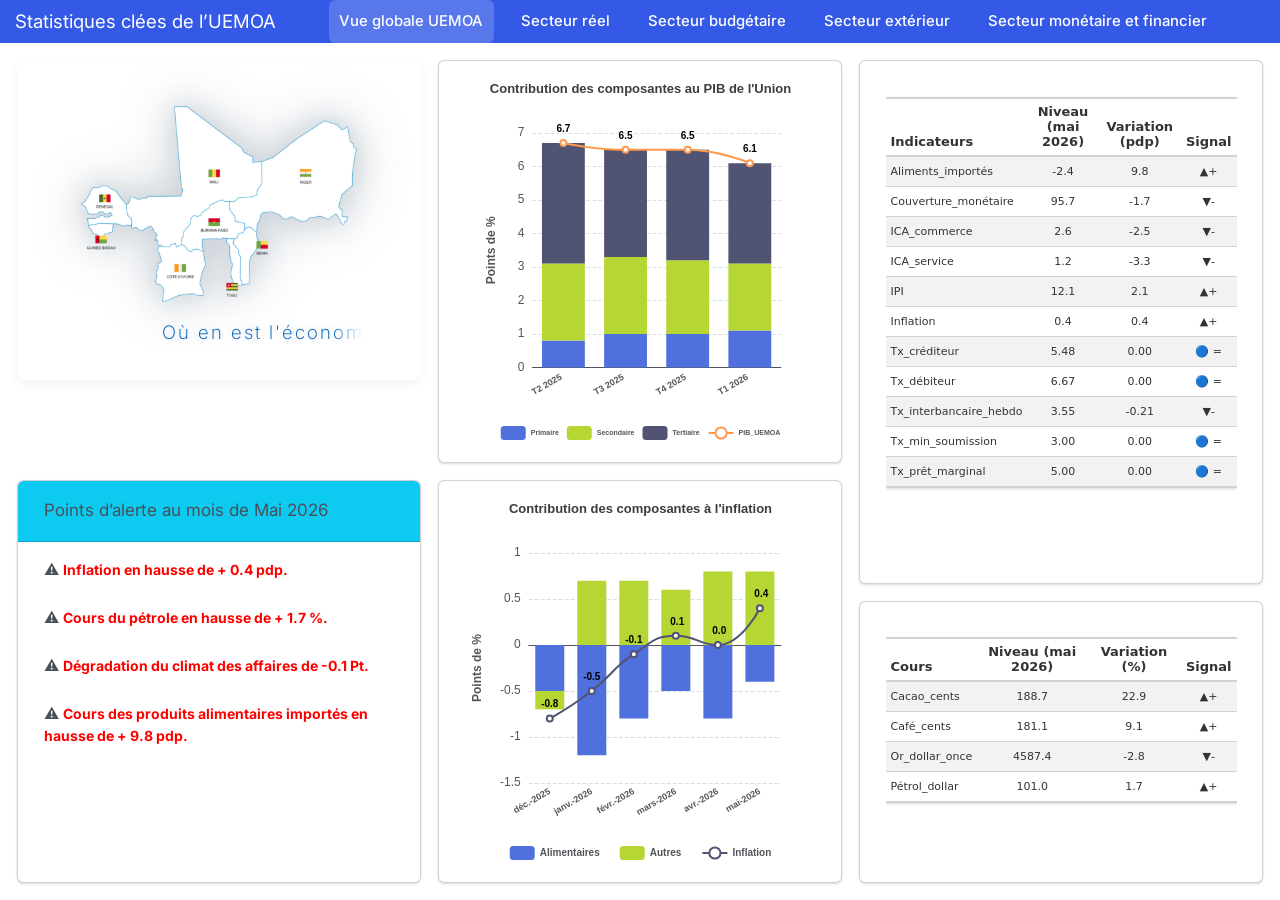
==== commit 85652e1f: "Add files via upload" ====
--- a/index.html
+++ b/index.html
@@ -134,7 +134,7 @@
 </span></div></div>
 <div class="cell card-body html-fill-item html-fill-container">
 <div class="cell-output-display html-fill-item html-fill-container">
-<span style="font-size:14px; font-weight:bold;"><span style="color:orange;">⚠</span> <span style="color:red;">Inflation en hausse de + 0.4 pdp.</span></span><br><span style="font-size:14px; font-weight:bold;"><span style="color:orange;">⚠</span> <span style="color:red;">Cours du pétrole en hausse de + 1.7 %.</span></span><br><span style="font-size:14px; font-weight:bold;"><span style="color:orange;">⚠</span> <span style="color:red;">Dégradation du climat des affaires de -0.1 Pt.</span></span><br><span style="font-size:14px; font-weight:bold;"><span style="color:orange;">⚠</span> <span style="color:red;">Cours des produits alimentaires importés en hausse de + 9.8 pdp.</span></span><br>
+<span style="font-size:15px;"><span style="color:;">⚠</span> <span style="font-size:14px; font-weight:bold;color:red;">Inflation en hausse de + 0.4 pdp.</span></span><br><span style="font-size:15px;"><span style="color:;">⚠</span> <span style="font-size:14px; font-weight:bold;color:red;">Cours du pétrole en hausse de + 1.7 %.</span></span><br><span style="font-size:15px;"><span style="color:;">⚠</span> <span style="font-size:14px; font-weight:bold;color:red;">Dégradation du climat des affaires de -0.1 Pt.</span></span><br><span style="font-size:15px;"><span style="color:;">⚠</span> <span style="font-size:14px; font-weight:bold;color:red;">Cours des produits alimentaires importés en hausse de + 9.8 pdp.</span></span>
 </div>
 </div>
 <bslib-tooltip placement="auto" bsoptions="[]" data-require-bs-version="5" data-require-bs-caller="tooltip()">
@@ -147,8 +147,8 @@
 <div class="card cell html-fill-item html-fill-container bslib-card" data-bslib-card-init="" data-require-bs-caller="card()" data-full-screen="false">
 <div class="card-body html-fill-item html-fill-container">
 <div class="cell-output-display html-fill-item html-fill-container">
-<div id="htmlwidget-f611a9d3561d49429395" style="width:100%;height:450px;" class="echarts4r html-widget html-fill-item html-fill-container"></div>
-<script type="application/json" data-for="htmlwidget-f611a9d3561d49429395">{"x":{"theme":"","tl":false,"draw":true,"renderer":"canvas","events":[],"buttons":[],"opts":{"yAxis":[{"show":true,"name":"Points de %","nameLocation":"middle","nameRotate":90,"nameGap":35,"nameTextStyle":{"fontWeight":"bold","fontSize":12},"splitLine":{"lineStyle":{"type":"dashed"}}}],"xAxis":[{"data":["T2 2025 ","T3 2025 ","T4 2025 ","T1 2026 "],"type":"category","boundaryGap":true,"axisLabel":{"fontSize":9,"fontWeight":"bold","rotate":30}}],"grid":[{"left":"15%","right":"10%","top":"15%","bottom":"12%","containLabel":true}],"legend":{"data":["Primaire","Secondaire","Tertiaire","PIB_UEMOA"],"show":true,"type":"plain","bottom":0,"left":"center","right":"0%","orient":"horizontal","textStyle":{"fontWeight":"bold","fontSize":7}},"series":[{"data":[{"value":["T2 2025 ","0.8"]},{"value":["T3 2025 ","1.0"]},{"value":["T4 2025 ","1.0"]},{"value":["T1 2026 ","1.1"]}],"name":"Primaire","type":"bar","yAxisIndex":0,"xAxisIndex":0,"coordinateSystem":"cartesian2d","stack":"PIB_UEMOA","label":{"show":false}},{"data":[{"value":["T2 2025 ","2.3"]},{"value":["T3 2025 ","2.3"]},{"value":["T4 2025 ","2.2"]},{"value":["T1 2026 ","2.0"]}],"name":"Secondaire","type":"bar","yAxisIndex":0,"xAxisIndex":0,"coordinateSystem":"cartesian2d","stack":"PIB_UEMOA","label":{"show":false}},{"data":[{"value":["T2 2025 ","3.6"]},{"value":["T3 2025 ","3.2"]},{"value":["T4 2025 ","3.3"]},{"value":["T1 2026 ","3.0"]}],"name":"Tertiaire","type":"bar","yAxisIndex":0,"xAxisIndex":0,"coordinateSystem":"cartesian2d","stack":"PIB_UEMOA","label":{"show":false}},{"data":[{"value":["T2 2025 ","6.7"]},{"value":["T3 2025 ","6.5"]},{"value":["T4 2025 ","6.5"]},{"value":["T1 2026 ","6.1"]}],"yAxisIndex":0,"xAxisIndex":0,"name":"PIB_UEMOA","type":"line","coordinateSystem":"cartesian2d","smooth":true,"label":{"show":true,"position":"top","formatter":"function(params){return params.value[1];}","color":"#000000","fontSize":10,"fontWeight":"bold"}}],"tooltip":{"trigger":"axis","axisPointer":{"type":"shadow"}},"title":[{"top":0,"left":"center","textStyle":{"fontSize":13,"fontWeight":"bold"},"text":"Contribution des composantes au PIB de l'Union"}]},"dispose":true},"evals":["opts.series.3.label.formatter"],"jsHooks":[]}</script>
+<div id="htmlwidget-e597cb97aea437c27fa2" style="width:100%;height:450px;" class="echarts4r html-widget html-fill-item html-fill-container"></div>
+<script type="application/json" data-for="htmlwidget-e597cb97aea437c27fa2">{"x":{"theme":"","tl":false,"draw":true,"renderer":"canvas","events":[],"buttons":[],"opts":{"yAxis":[{"show":true,"name":"Points de %","nameLocation":"middle","nameRotate":90,"nameGap":35,"nameTextStyle":{"fontWeight":"bold","fontSize":12},"splitLine":{"lineStyle":{"type":"dashed"}}}],"xAxis":[{"data":["T2 2025 ","T3 2025 ","T4 2025 ","T1 2026 "],"type":"category","boundaryGap":true,"axisLabel":{"fontSize":9,"fontWeight":"bold","rotate":30}}],"grid":[{"left":"15%","right":"10%","top":"15%","bottom":"12%","containLabel":true}],"legend":{"data":["Primaire","Secondaire","Tertiaire","PIB_UEMOA"],"show":true,"type":"plain","bottom":0,"left":"center","right":"0%","orient":"horizontal","textStyle":{"fontWeight":"bold","fontSize":7}},"series":[{"data":[{"value":["T2 2025 ","0.8"]},{"value":["T3 2025 ","1.0"]},{"value":["T4 2025 ","1.0"]},{"value":["T1 2026 ","1.1"]}],"name":"Primaire","type":"bar","yAxisIndex":0,"xAxisIndex":0,"coordinateSystem":"cartesian2d","stack":"PIB_UEMOA","label":{"show":false}},{"data":[{"value":["T2 2025 ","2.3"]},{"value":["T3 2025 ","2.3"]},{"value":["T4 2025 ","2.2"]},{"value":["T1 2026 ","2.0"]}],"name":"Secondaire","type":"bar","yAxisIndex":0,"xAxisIndex":0,"coordinateSystem":"cartesian2d","stack":"PIB_UEMOA","label":{"show":false}},{"data":[{"value":["T2 2025 ","3.6"]},{"value":["T3 2025 ","3.2"]},{"value":["T4 2025 ","3.3"]},{"value":["T1 2026 ","3.0"]}],"name":"Tertiaire","type":"bar","yAxisIndex":0,"xAxisIndex":0,"coordinateSystem":"cartesian2d","stack":"PIB_UEMOA","label":{"show":false}},{"data":[{"value":["T2 2025 ","6.7"]},{"value":["T3 2025 ","6.5"]},{"value":["T4 2025 ","6.5"]},{"value":["T1 2026 ","6.1"]}],"yAxisIndex":0,"xAxisIndex":0,"name":"PIB_UEMOA","type":"line","coordinateSystem":"cartesian2d","smooth":true,"label":{"show":true,"position":"top","formatter":"function(params){return params.value[1];}","color":"#000000","fontSize":10,"fontWeight":"bold"}}],"tooltip":{"trigger":"axis","axisPointer":{"type":"shadow"}},"title":[{"top":0,"left":"center","textStyle":{"fontSize":13,"fontWeight":"bold"},"text":"Contribution des composantes au PIB de l'Union"}]},"dispose":true},"evals":["opts.series.3.label.formatter"],"jsHooks":[]}</script>
 </div>
 </div>
 <bslib-tooltip placement="auto" bsoptions="[]" data-require-bs-version="5" data-require-bs-caller="tooltip()">
@@ -160,8 +160,8 @@
 <div class="card cell html-fill-item html-fill-container bslib-card" data-bslib-card-init="" data-require-bs-caller="card()" data-full-screen="false">
 <div class="card-body html-fill-item html-fill-container">
 <div class="cell-output-display html-fill-item html-fill-container">
-<div id="htmlwidget-9d896499b6eb01401b59" style="width:100%;height:550px;" class="echarts4r html-widget html-fill-item html-fill-container"></div>
-<script type="application/json" data-for="htmlwidget-9d896499b6eb01401b59">{"x":{"theme":"","tl":false,"draw":true,"renderer":"canvas","events":[],"buttons":[],"opts":{"yAxis":[{"show":true,"name":"Points de %","nameLocation":"middle","nameRotate":90,"nameGap":45,"nameTextStyle":{"fontWeight":"bold","fontSize":12},"splitLine":{"lineStyle":{"type":"dashed"}}}],"xAxis":[{"data":["déc.-2025","janv.-2026","févr.-2026","mars-2026","avr.-2026","mai-2026"],"type":"category","boundaryGap":true,"axisLabel":{"fontSize":9,"fontWeight":"bold","rotate":30}}],"grid":[{"left":"10%","right":"10%","top":"15%","bottom":"12%","containLabel":true}],"legend":{"data":["Alimentaires","Autres","Inflation"],"show":true,"type":"plain","bottom":0,"left":"center","orient":"horizontal","textStyle":{"fontWeight":"bold","fontSize":10},"itemGap":20},"series":[{"data":[{"value":["déc.-2025","-0.5"]},{"value":["janv.-2026","-1.2"]},{"value":["févr.-2026","-0.8"]},{"value":["mars-2026","-0.5"]},{"value":["avr.-2026","-0.8"]},{"value":["mai-2026","-0.4"]}],"name":"Alimentaires","type":"bar","yAxisIndex":0,"xAxisIndex":0,"coordinateSystem":"cartesian2d","stack":"infl","label":{"show":false}},{"data":[{"value":["déc.-2025","-0.2"]},{"value":["janv.-2026"," 0.7"]},{"value":["févr.-2026"," 0.7"]},{"value":["mars-2026"," 0.6"]},{"value":["avr.-2026"," 0.8"]},{"value":["mai-2026"," 0.8"]}],"name":"Autres","type":"bar","yAxisIndex":0,"xAxisIndex":0,"coordinateSystem":"cartesian2d","stack":"infl","label":{"show":false}},{"data":[{"value":["déc.-2025","-0.8"]},{"value":["janv.-2026","-0.5"]},{"value":["févr.-2026","-0.1"]},{"value":["mars-2026"," 0.1"]},{"value":["avr.-2026"," 0.0"]},{"value":["mai-2026"," 0.4"]}],"yAxisIndex":0,"xAxisIndex":0,"name":"Inflation","type":"line","coordinateSystem":"cartesian2d","smooth":true,"label":{"show":true,"position":"top","formatter":"function(params){return params.value[1];}","color":"#000000","fontSize":10,"fontWeight":"bold"}}],"tooltip":{"trigger":"axis","axisPointer":{"type":"shadow"}},"title":[{"top":0,"left":"center","textStyle":{"fontSize":13,"fontWeight":"bold"},"text":"Contribution des composantes à l'inflation"}]},"dispose":true},"evals":["opts.series.2.label.formatter"],"jsHooks":[]}</script>
+<div id="htmlwidget-dd410ee63964eace7497" style="width:100%;height:550px;" class="echarts4r html-widget html-fill-item html-fill-container"></div>
+<script type="application/json" data-for="htmlwidget-dd410ee63964eace7497">{"x":{"theme":"","tl":false,"draw":true,"renderer":"canvas","events":[],"buttons":[],"opts":{"yAxis":[{"show":true,"name":"Points de %","nameLocation":"middle","nameRotate":90,"nameGap":45,"nameTextStyle":{"fontWeight":"bold","fontSize":12},"splitLine":{"lineStyle":{"type":"dashed"}}}],"xAxis":[{"data":["déc.-2025","janv.-2026","févr.-2026","mars-2026","avr.-2026","mai-2026"],"type":"category","boundaryGap":true,"axisLabel":{"fontSize":9,"fontWeight":"bold","rotate":30}}],"grid":[{"left":"10%","right":"10%","top":"15%","bottom":"12%","containLabel":true}],"legend":{"data":["Alimentaires","Autres","Inflation"],"show":true,"type":"plain","bottom":0,"left":"center","orient":"horizontal","textStyle":{"fontWeight":"bold","fontSize":10},"itemGap":20},"series":[{"data":[{"value":["déc.-2025","-0.5"]},{"value":["janv.-2026","-1.2"]},{"value":["févr.-2026","-0.8"]},{"value":["mars-2026","-0.5"]},{"value":["avr.-2026","-0.8"]},{"value":["mai-2026","-0.4"]}],"name":"Alimentaires","type":"bar","yAxisIndex":0,"xAxisIndex":0,"coordinateSystem":"cartesian2d","stack":"infl","label":{"show":false}},{"data":[{"value":["déc.-2025","-0.2"]},{"value":["janv.-2026"," 0.7"]},{"value":["févr.-2026"," 0.7"]},{"value":["mars-2026"," 0.6"]},{"value":["avr.-2026"," 0.8"]},{"value":["mai-2026"," 0.8"]}],"name":"Autres","type":"bar","yAxisIndex":0,"xAxisIndex":0,"coordinateSystem":"cartesian2d","stack":"infl","label":{"show":false}},{"data":[{"value":["déc.-2025","-0.8"]},{"value":["janv.-2026","-0.5"]},{"value":["févr.-2026","-0.1"]},{"value":["mars-2026"," 0.1"]},{"value":["avr.-2026"," 0.0"]},{"value":["mai-2026"," 0.4"]}],"yAxisIndex":0,"xAxisIndex":0,"name":"Inflation","type":"line","coordinateSystem":"cartesian2d","smooth":true,"label":{"show":true,"position":"top","formatter":"function(params){return params.value[1];}","color":"#000000","fontSize":10,"fontWeight":"bold"}}],"tooltip":{"trigger":"axis","axisPointer":{"type":"shadow"}},"title":[{"top":0,"left":"center","textStyle":{"fontSize":13,"fontWeight":"bold"},"text":"Contribution des composantes à l'inflation"}]},"dispose":true},"evals":["opts.series.2.label.formatter"],"jsHooks":[]}</script>
 </div>
 </div>
 <bslib-tooltip placement="auto" bsoptions="[]" data-require-bs-version="5" data-require-bs-caller="tooltip()">
@@ -176,23 +176,23 @@
 <div class="card cell html-fill-item html-fill-container bslib-card" data-bslib-card-init="" data-require-bs-caller="card()" data-full-screen="false">
 <div class="card-body html-fill-item html-fill-container">
 <div class="cell-output-display html-fill-item html-fill-container">
-<div id="wrjtwjctvj" style="padding-left:0px;padding-right:0px;padding-top:10px;padding-bottom:10px;overflow-x:auto;overflow-y:auto;width:auto;height:auto;" class="html-fill-item html-fill-container">
-<style>#wrjtwjctvj table {
+<div id="fxlxoexccb" style="padding-left:0px;padding-right:0px;padding-top:10px;padding-bottom:10px;overflow-x:auto;overflow-y:auto;width:auto;height:auto;" class="html-fill-item html-fill-container">
+<style>#fxlxoexccb table {
   font-family: system-ui, 'Segoe UI', Roboto, Helvetica, Arial, sans-serif, 'Apple Color Emoji', 'Segoe UI Emoji', 'Segoe UI Symbol', 'Noto Color Emoji';
   -webkit-font-smoothing: antialiased;
   -moz-osx-font-smoothing: grayscale;
 }
 
-#wrjtwjctvj thead, #wrjtwjctvj tbody, #wrjtwjctvj tfoot, #wrjtwjctvj tr, #wrjtwjctvj td, #wrjtwjctvj th {
+#fxlxoexccb thead, #fxlxoexccb tbody, #fxlxoexccb tfoot, #fxlxoexccb tr, #fxlxoexccb td, #fxlxoexccb th {
   border-style: none;
 }
 
-#wrjtwjctvj p {
+#fxlxoexccb p {
   margin: 0;
   padding: 0;
 }
 
-#wrjtwjctvj .gt_table {
+#fxlxoexccb .gt_table {
   display: table;
   border-collapse: collapse;
   line-height: normal;
@@ -218,12 +218,12 @@
   border-left-color: #D3D3D3;
 }
 
-#wrjtwjctvj .gt_caption {
+#fxlxoexccb .gt_caption {
   padding-top: 4px;
   padding-bottom: 4px;
 }
 
-#wrjtwjctvj .gt_title {
+#fxlxoexccb .gt_title {
   color: #333333;
   font-size: 125%;
   font-weight: initial;
@@ -235,7 +235,7 @@
   border-bottom-width: 0;
 }
 
-#wrjtwjctvj .gt_subtitle {
+#fxlxoexccb .gt_subtitle {
   color: #333333;
   font-size: 85%;
   font-weight: initial;
@@ -247,7 +247,7 @@
   border-top-width: 0;
 }
 
-#wrjtwjctvj .gt_heading {
+#fxlxoexccb .gt_heading {
   background-color: #FFFFFF;
   text-align: center;
   border-bottom-color: #FFFFFF;
@@ -259,13 +259,13 @@
   border-right-color: #D3D3D3;
 }
 
-#wrjtwjctvj .gt_bottom_border {
+#fxlxoexccb .gt_bottom_border {
   border-bottom-style: solid;
   border-bottom-width: 2px;
   border-bottom-color: #D3D3D3;
 }
 
-#wrjtwjctvj .gt_col_headings {
+#fxlxoexccb .gt_col_headings {
   border-top-style: solid;
   border-top-width: 2px;
   border-top-color: #D3D3D3;
@@ -280,7 +280,7 @@
   border-right-color: #D3D3D3;
 }
 
-#wrjtwjctvj .gt_col_heading {
+#fxlxoexccb .gt_col_heading {
   color: #333333;
   background-color: #FFFFFF;
   font-size: 100%;
@@ -300,7 +300,7 @@
   overflow-x: hidden;
 }
 
-#wrjtwjctvj .gt_column_spanner_outer {
+#fxlxoexccb .gt_column_spanner_outer {
   color: #333333;
   background-color: #FFFFFF;
   font-size: 100%;
@@ -312,15 +312,15 @@
   padding-right: 4px;
 }
 
-#wrjtwjctvj .gt_column_spanner_outer:first-child {
+#fxlxoexccb .gt_column_spanner_outer:first-child {
   padding-left: 0;
 }
 
-#wrjtwjctvj .gt_column_spanner_outer:last-child {
+#fxlxoexccb .gt_column_spanner_outer:last-child {
   padding-right: 0;
 }
 
-#wrjtwjctvj .gt_column_spanner {
+#fxlxoexccb .gt_column_spanner {
   border-bottom-style: solid;
   border-bottom-width: 2px;
   border-bottom-color: #D3D3D3;
@@ -332,11 +332,11 @@
   width: 100%;
 }
 
-#wrjtwjctvj .gt_spanner_row {
+#fxlxoexccb .gt_spanner_row {
   border-bottom-style: hidden;
 }
 
-#wrjtwjctvj .gt_group_heading {
+#fxlxoexccb .gt_group_heading {
   padding-top: 8px;
   padding-bottom: 8px;
   padding-left: 5px;
@@ -362,7 +362,7 @@
   text-align: left;
 }
 
-#wrjtwjctvj .gt_empty_group_heading {
+#fxlxoexccb .gt_empty_group_heading {
   padding: 0.5px;
   color: #333333;
   background-color: #FFFFFF;
@@ -377,15 +377,15 @@
   vertical-align: middle;
 }
 
-#wrjtwjctvj .gt_from_md > :first-child {
+#fxlxoexccb .gt_from_md > :first-child {
   margin-top: 0;
 }
 
-#wrjtwjctvj .gt_from_md > :last-child {
+#fxlxoexccb .gt_from_md > :last-child {
   margin-bottom: 0;
 }
 
-#wrjtwjctvj .gt_row {
+#fxlxoexccb .gt_row {
   padding-top: 8px;
   padding-bottom: 8px;
   padding-left: 5px;
@@ -404,7 +404,7 @@
   overflow-x: hidden;
 }
 
-#wrjtwjctvj .gt_stub {
+#fxlxoexccb .gt_stub {
   color: #333333;
   background-color: #FFFFFF;
   font-size: 100%;
@@ -417,7 +417,7 @@
   padding-right: 5px;
 }
 
-#wrjtwjctvj .gt_stub_row_group {
+#fxlxoexccb .gt_stub_row_group {
   color: #333333;
   background-color: #FFFFFF;
   font-size: 100%;
@@ -431,15 +431,15 @@
   vertical-align: top;
 }
 
-#wrjtwjctvj .gt_row_group_first td {
+#fxlxoexccb .gt_row_group_first td {
   border-top-width: 2px;
 }
 
-#wrjtwjctvj .gt_row_group_first th {
+#fxlxoexccb .gt_row_group_first th {
   border-top-width: 2px;
 }
 
-#wrjtwjctvj .gt_summary_row {
+#fxlxoexccb .gt_summary_row {
   color: #333333;
   background-color: #FFFFFF;
   text-transform: inherit;
@@ -449,16 +449,16 @@
   padding-right: 5px;
 }
 
-#wrjtwjctvj .gt_first_summary_row {
+#fxlxoexccb .gt_first_summary_row {
   border-top-style: solid;
   border-top-color: #D3D3D3;
 }
 
-#wrjtwjctvj .gt_first_summary_row.thick {
+#fxlxoexccb .gt_first_summary_row.thick {
   border-top-width: 2px;
 }
 
-#wrjtwjctvj .gt_last_summary_row {
+#fxlxoexccb .gt_last_summary_row {
   padding-top: 8px;
   padding-bottom: 8px;
   padding-left: 5px;
@@ -468,7 +468,7 @@
   border-bottom-color: #D3D3D3;
 }
 
-#wrjtwjctvj .gt_grand_summary_row {
+#fxlxoexccb .gt_grand_summary_row {
   color: #333333;
   background-color: #FFFFFF;
   text-transform: inherit;
@@ -478,7 +478,7 @@
   padding-right: 5px;
 }
 
-#wrjtwjctvj .gt_first_grand_summary_row {
+#fxlxoexccb .gt_first_grand_summary_row {
   padding-top: 8px;
   padding-bottom: 8px;
   padding-left: 5px;
@@ -488,7 +488,7 @@
   border-top-color: #D3D3D3;
 }
 
-#wrjtwjctvj .gt_last_grand_summary_row_top {
+#fxlxoexccb .gt_last_grand_summary_row_top {
   padding-top: 8px;
   padding-bottom: 8px;
   padding-left: 5px;
@@ -498,11 +498,11 @@
   border-bottom-color: #D3D3D3;
 }
 
-#wrjtwjctvj .gt_striped {
+#fxlxoexccb .gt_striped {
   background-color: rgba(128, 128, 128, 0.05);
 }
 
-#wrjtwjctvj .gt_table_body {
+#fxlxoexccb .gt_table_body {
   border-top-style: solid;
   border-top-width: 2px;
   border-top-color: #D3D3D3;
@@ -511,7 +511,7 @@
   border-bottom-color: #D3D3D3;
 }
 
-#wrjtwjctvj .gt_footnotes {
+#fxlxoexccb .gt_footnotes {
   color: #333333;
   background-color: #FFFFFF;
   border-bottom-style: none;
@@ -525,7 +525,7 @@
   border-right-color: #D3D3D3;
 }
 
-#wrjtwjctvj .gt_footnote {
+#fxlxoexccb .gt_footnote {
   margin: 0px;
   font-size: 90%;
   padding-top: 4px;
@@ -534,7 +534,7 @@
   padding-right: 5px;
 }
 
-#wrjtwjctvj .gt_sourcenotes {
+#fxlxoexccb .gt_sourcenotes {
   color: #333333;
   background-color: #FFFFFF;
   border-bottom-style: none;
@@ -548,7 +548,7 @@
   border-right-color: #D3D3D3;
 }
 
-#wrjtwjctvj .gt_sourcenote {
+#fxlxoexccb .gt_sourcenote {
   font-size: 90%;
   padding-top: 4px;
   padding-bottom: 4px;
@@ -556,72 +556,72 @@
   padding-right: 5px;
 }
 
-#wrjtwjctvj .gt_left {
+#fxlxoexccb .gt_left {
   text-align: left;
 }
 
-#wrjtwjctvj .gt_center {
+#fxlxoexccb .gt_center {
   text-align: center;
 }
 
-#wrjtwjctvj .gt_right {
+#fxlxoexccb .gt_right {
   text-align: right;
   font-variant-numeric: tabular-nums;
 }
 
-#wrjtwjctvj .gt_font_normal {
+#fxlxoexccb .gt_font_normal {
   font-weight: normal;
 }
 
-#wrjtwjctvj .gt_font_bold {
+#fxlxoexccb .gt_font_bold {
   font-weight: bold;
 }
 
-#wrjtwjctvj .gt_font_italic {
+#fxlxoexccb .gt_font_italic {
   font-style: italic;
 }
 
-#wrjtwjctvj .gt_super {
+#fxlxoexccb .gt_super {
   font-size: 65%;
 }
 
-#wrjtwjctvj .gt_footnote_marks {
+#fxlxoexccb .gt_footnote_marks {
   font-size: 75%;
   vertical-align: 0.4em;
   position: initial;
 }
 
-#wrjtwjctvj .gt_asterisk {
+#fxlxoexccb .gt_asterisk {
   font-size: 100%;
   vertical-align: 0;
 }
 
-#wrjtwjctvj .gt_indent_1 {
+#fxlxoexccb .gt_indent_1 {
   text-indent: 5px;
 }
 
-#wrjtwjctvj .gt_indent_2 {
+#fxlxoexccb .gt_indent_2 {
   text-indent: 10px;
 }
 
-#wrjtwjctvj .gt_indent_3 {
+#fxlxoexccb .gt_indent_3 {
   text-indent: 15px;
 }
 
-#wrjtwjctvj .gt_indent_4 {
+#fxlxoexccb .gt_indent_4 {
   text-indent: 20px;
 }
 
-#wrjtwjctvj .gt_indent_5 {
+#fxlxoexccb .gt_indent_5 {
   text-indent: 25px;
 }
 
-#wrjtwjctvj .katex-display {
+#fxlxoexccb .katex-display {
   display: inline-flex !important;
   margin-bottom: 0.75em !important;
 }
 
-#wrjtwjctvj div.Reactable > div.rt-table > div.rt-thead > div.rt-tr.rt-tr-group-header > div.rt-th-group:after {
+#fxlxoexccb div.Reactable > div.rt-table > div.rt-thead > div.rt-tr.rt-tr-group-header > div.rt-th-group:after {
   height: 0px !important;
 }
 </style>
@@ -720,23 +720,23 @@
 <div class="card cell html-fill-item html-fill-container bslib-card" data-bslib-card-init="" data-require-bs-caller="card()" data-full-screen="false">
 <div class="card-body html-fill-item html-fill-container">
 <div class="cell-output-display html-fill-item html-fill-container">
-<div id="ezwlbazuuw" style="padding-left:0px;padding-right:0px;padding-top:10px;padding-bottom:10px;overflow-x:auto;overflow-y:auto;width:auto;height:auto;" class="html-fill-item html-fill-container">
-<style>#ezwlbazuuw table {
+<div id="ogzekouxhn" style="padding-left:0px;padding-right:0px;padding-top:10px;padding-bottom:10px;overflow-x:auto;overflow-y:auto;width:auto;height:auto;" class="html-fill-item html-fill-container">
+<style>#ogzekouxhn table {
   font-family: system-ui, 'Segoe UI', Roboto, Helvetica, Arial, sans-serif, 'Apple Color Emoji', 'Segoe UI Emoji', 'Segoe UI Symbol', 'Noto Color Emoji';
   -webkit-font-smoothing: antialiased;
   -moz-osx-font-smoothing: grayscale;
 }
 
-#ezwlbazuuw thead, #ezwlbazuuw tbody, #ezwlbazuuw tfoot, #ezwlbazuuw tr, #ezwlbazuuw td, #ezwlbazuuw th {
+#ogzekouxhn thead, #ogzekouxhn tbody, #ogzekouxhn tfoot, #ogzekouxhn tr, #ogzekouxhn td, #ogzekouxhn th {
   border-style: none;
 }
 
-#ezwlbazuuw p {
+#ogzekouxhn p {
   margin: 0;
   padding: 0;
 }
 
-#ezwlbazuuw .gt_table {
+#ogzekouxhn .gt_table {
   display: table;
   border-collapse: collapse;
   line-height: normal;
@@ -762,12 +762,12 @@
   border-left-color: #D3D3D3;
 }
 
-#ezwlbazuuw .gt_caption {
+#ogzekouxhn .gt_caption {
   padding-top: 4px;
   padding-bottom: 4px;
 }
 
-#ezwlbazuuw .gt_title {
+#ogzekouxhn .gt_title {
   color: #333333;
   font-size: 125%;
   font-weight: initial;
@@ -779,7 +779,7 @@
   border-bottom-width: 0;
 }
 
-#ezwlbazuuw .gt_subtitle {
+#ogzekouxhn .gt_subtitle {
   color: #333333;
   font-size: 85%;
   font-weight: initial;
@@ -791,7 +791,7 @@
   border-top-width: 0;
 }
 
-#ezwlbazuuw .gt_heading {
+#ogzekouxhn .gt_heading {
   background-color: #FFFFFF;
   text-align: center;
   border-bottom-color: #FFFFFF;
@@ -803,13 +803,13 @@
   border-right-color: #D3D3D3;
 }
 
-#ezwlbazuuw .gt_bottom_border {
+#ogzekouxhn .gt_bottom_border {
   border-bottom-style: solid;
   border-bottom-width: 2px;
   border-bottom-color: #D3D3D3;
 }
 
-#ezwlbazuuw .gt_col_headings {
+#ogzekouxhn .gt_col_headings {
   border-top-style: solid;
   border-top-width: 2px;
   border-top-color: #D3D3D3;
@@ -824,7 +824,7 @@
   border-right-color: #D3D3D3;
 }
 
-#ezwlbazuuw .gt_col_heading {
+#ogzekouxhn .gt_col_heading {
   color: #333333;
   background-color: #FFFFFF;
   font-size: 100%;
@@ -844,7 +844,7 @@
   overflow-x: hidden;
 }
 
-#ezwlbazuuw .gt_column_spanner_outer {
+#ogzekouxhn .gt_column_spanner_outer {
   color: #333333;
   background-color: #FFFFFF;
   font-size: 100%;
@@ -856,15 +856,15 @@
   padding-right: 4px;
 }
 
-#ezwlbazuuw .gt_column_spanner_outer:first-child {
+#ogzekouxhn .gt_column_spanner_outer:first-child {
   padding-left: 0;
 }
 
-#ezwlbazuuw .gt_column_spanner_outer:last-child {
+#ogzekouxhn .gt_column_spanner_outer:last-child {
   padding-right: 0;
 }
 
-#ezwlbazuuw .gt_column_spanner {
+#ogzekouxhn .gt_column_spanner {
   border-bottom-style: solid;
   border-bottom-width: 2px;
   border-bottom-color: #D3D3D3;
@@ -876,11 +876,11 @@
   width: 100%;
 }
 
-#ezwlbazuuw .gt_spanner_row {
+#ogzekouxhn .gt_spanner_row {
   border-bottom-style: hidden;
 }
 
-#ezwlbazuuw .gt_group_heading {
+#ogzekouxhn .gt_group_heading {
   padding-top: 8px;
   padding-bottom: 8px;
   padding-left: 5px;
@@ -906,7 +906,7 @@
   text-align: left;
 }
 
-#ezwlbazuuw .gt_empty_group_heading {
+#ogzekouxhn .gt_empty_group_heading {
   padding: 0.5px;
   color: #333333;
   background-color: #FFFFFF;
@@ -921,15 +921,15 @@
   vertical-align: middle;
 }
 
-#ezwlbazuuw .gt_from_md > :first-child {
+#ogzekouxhn .gt_from_md > :first-child {
   margin-top: 0;
 }
 
-#ezwlbazuuw .gt_from_md > :last-child {
+#ogzekouxhn .gt_from_md > :last-child {
   margin-bottom: 0;
 }
 
-#ezwlbazuuw .gt_row {
+#ogzekouxhn .gt_row {
   padding-top: 8px;
   padding-bottom: 8px;
   padding-left: 5px;
@@ -948,7 +948,7 @@
   overflow-x: hidden;
 }
 
-#ezwlbazuuw .gt_stub {
+#ogzekouxhn .gt_stub {
   color: #333333;
   background-color: #FFFFFF;
   font-size: 100%;
@@ -961,7 +961,7 @@
   padding-right: 5px;
 }
 
-#ezwlbazuuw .gt_stub_row_group {
+#ogzekouxhn .gt_stub_row_group {
   color: #333333;
   background-color: #FFFFFF;
   font-size: 100%;
@@ -975,15 +975,15 @@
   vertical-align: top;
 }
 
-#ezwlbazuuw .gt_row_group_first td {
+#ogzekouxhn .gt_row_group_first td {
   border-top-width: 2px;
 }
 
-#ezwlbazuuw .gt_row_group_first th {
+#ogzekouxhn .gt_row_group_first th {
   border-top-width: 2px;
 }
 
-#ezwlbazuuw .gt_summary_row {
+#ogzekouxhn .gt_summary_row {
   color: #333333;
   background-color: #FFFFFF;
   text-transform: inherit;
@@ -993,16 +993,16 @@
   padding-right: 5px;
 }
 
-#ezwlbazuuw .gt_first_summary_row {
+#ogzekouxhn .gt_first_summary_row {
   border-top-style: solid;
   border-top-color: #D3D3D3;
 }
 
-#ezwlbazuuw .gt_first_summary_row.thick {
+#ogzekouxhn .gt_first_summary_row.thick {
   border-top-width: 2px;
 }
 
-#ezwlbazuuw .gt_last_summary_row {
+#ogzekouxhn .gt_last_summary_row {
   padding-top: 8px;
   padding-bottom: 8px;
   padding-left: 5px;
@@ -1012,7 +1012,7 @@
   border-bottom-color: #D3D3D3;
 }
 
-#ezwlbazuuw .gt_grand_summary_row {
+#ogzekouxhn .gt_grand_summary_row {
   color: #333333;
   background-color: #FFFFFF;
   text-transform: inherit;
@@ -1022,7 +1022,7 @@
   padding-right: 5px;
 }
 
-#ezwlbazuuw .gt_first_grand_summary_row {
+#ogzekouxhn .gt_first_grand_summary_row {
   padding-top: 8px;
   padding-bottom: 8px;
   padding-left: 5px;
@@ -1032,7 +1032,7 @@
   border-top-color: #D3D3D3;
 }
 
-#ezwlbazuuw .gt_last_grand_summary_row_top {
+#ogzekouxhn .gt_last_grand_summary_row_top {
   padding-top: 8px;
   padding-bottom: 8px;
   padding-left: 5px;
@@ -1042,11 +1042,11 @@
   border-bottom-color: #D3D3D3;
 }
 
-#ezwlbazuuw .gt_striped {
+#ogzekouxhn .gt_striped {
   background-color: rgba(128, 128, 128, 0.05);
 }
 
-#ezwlbazuuw .gt_table_body {
+#ogzekouxhn .gt_table_body {
   border-top-style: solid;
   border-top-width: 2px;
   border-top-color: #D3D3D3;
@@ -1055,7 +1055,7 @@
   border-bottom-color: #D3D3D3;
 }
 
-#ezwlbazuuw .gt_footnotes {
+#ogzekouxhn .gt_footnotes {
   color: #333333;
   background-color: #FFFFFF;
   border-bottom-style: none;
@@ -1069,7 +1069,7 @@
   border-right-color: #D3D3D3;
 }
 
-#ezwlbazuuw .gt_footnote {
+#ogzekouxhn .gt_footnote {
   margin: 0px;
   font-size: 90%;
   padding-top: 4px;
@@ -1078,7 +1078,7 @@
   padding-right: 5px;
 }
 
-#ezwlbazuuw .gt_sourcenotes {
+#ogzekouxhn .gt_sourcenotes {
   color: #333333;
   background-color: #FFFFFF;
   border-bottom-style: none;
@@ -1092,7 +1092,7 @@
   border-right-color: #D3D3D3;
 }
 
-#ezwlbazuuw .gt_sourcenote {
+#ogzekouxhn .gt_sourcenote {
   font-size: 90%;
   padding-top: 4px;
   padding-bottom: 4px;
@@ -1100,72 +1100,72 @@
   padding-right: 5px;
 }
 
-#ezwlbazuuw .gt_left {
+#ogzekouxhn .gt_left {
   text-align: left;
 }
 
-#ezwlbazuuw .gt_center {
+#ogzekouxhn .gt_center {
   text-align: center;
 }
 
-#ezwlbazuuw .gt_right {
+#ogzekouxhn .gt_right {
   text-align: right;
   font-variant-numeric: tabular-nums;
 }
 
-#ezwlbazuuw .gt_font_normal {
+#ogzekouxhn .gt_font_normal {
   font-weight: normal;
 }
 
-#ezwlbazuuw .gt_font_bold {
+#ogzekouxhn .gt_font_bold {
   font-weight: bold;
 }
 
-#ezwlbazuuw .gt_font_italic {
+#ogzekouxhn .gt_font_italic {
   font-style: italic;
 }
 
-#ezwlbazuuw .gt_super {
+#ogzekouxhn .gt_super {
   font-size: 65%;
 }
 
-#ezwlbazuuw .gt_footnote_marks {
+#ogzekouxhn .gt_footnote_marks {
   font-size: 75%;
   vertical-align: 0.4em;
   position: initial;
 }
 
-#ezwlbazuuw .gt_asterisk {
+#ogzekouxhn .gt_asterisk {
   font-size: 100%;
   vertical-align: 0;
 }
 
-#ezwlbazuuw .gt_indent_1 {
+#ogzekouxhn .gt_indent_1 {
   text-indent: 5px;
 }
 
-#ezwlbazuuw .gt_indent_2 {
+#ogzekouxhn .gt_indent_2 {
   text-indent: 10px;
 }
 
-#ezwlbazuuw .gt_indent_3 {
+#ogzekouxhn .gt_indent_3 {
   text-indent: 15px;
 }
 
-#ezwlbazuuw .gt_indent_4 {
+#ogzekouxhn .gt_indent_4 {
   text-indent: 20px;
 }
 
-#ezwlbazuuw .gt_indent_5 {
+#ogzekouxhn .gt_indent_5 {
   text-indent: 25px;
 }
 
-#ezwlbazuuw .katex-display {
+#ogzekouxhn .katex-display {
   display: inline-flex !important;
   margin-bottom: 0.75em !important;
 }
 
-#ezwlbazuuw div.Reactable > div.rt-table > div.rt-thead > div.rt-tr.rt-tr-group-header > div.rt-th-group:after {
+#ogzekouxhn div.Reactable > div.rt-table > div.rt-thead > div.rt-tr.rt-tr-group-header > div.rt-th-group:after {
   height: 0px !important;
 }
 </style>
@@ -1228,8 +1228,8 @@
 <div class="card cell html-fill-item html-fill-container bslib-card" data-bslib-card-init="" data-require-bs-caller="card()" data-full-screen="false">
 <div class="card-body html-fill-item html-fill-container">
 <div class="cell-output-display html-fill-item html-fill-container">
-<div class="leaflet html-widget html-fill-item html-fill-container" id="htmlwidget-b494363712060c6fedc4" style="width:100%;height:406px;"></div>
-<script type="application/json" data-for="htmlwidget-b494363712060c6fedc4">{"x":{"options":{"crs":{"crsClass":"L.CRS.EPSG3857","code":null,"proj4def":null,"projectedBounds":null,"options":{}},"zoomControl":true},"calls":[{"method":"addProviderTiles","args":["CartoDB.DarkMatterNoLabels",null,null,{"errorTileUrl":"","noWrap":false,"detectRetina":false}]},{"method":"addPolygons","args":[[[[{"lng":[0.9004882812500057,0.8748046875000171,0.8218750000000057,0.7875000000000227,0.7633789062500114,0.7799804687500114,0.7921875000000114,0.9583007812500171,1.176171875000023,1.330078125,1.342871093750006,1.345117187500023,1.347070312500023,1.37890625,1.3857421875,1.42431640625,1.566308593750023,1.600195312500006,1.603808593750017,1.606640625000011,1.624609375000006,1.624609375000006,1.624609375000006,1.624707031250011,1.624707031250011,1.530957031250011,1.58203125,1.5908203125,1.602929687500023,1.577539062500023,1.598535156250023,1.639257812500006,1.7431640625,1.777929687500006,1.610937500000006,1.622656250000006,1.310644531250006,1.187207031250011,1.18505859375,1.1396484375,1.08447265625,1.049902343750006,1.002148437500011,0.9849609375000057,0.9122070312500057,0.8224609375000114,0.7369140625000057,0.7072265625000114,0.7154296875000057,0.7022460937500057,0.6727539062500227,0.595703125,0.5480468750000114,0.5255859375000114,0.5333984375000114,0.5230468750000057,0.5380859375,0.5794921875000227,0.5924804687500114,0.59619140625,0.6195312500000227,0.634765625,0.5910156250000114,0.5373046875000114,0.5095703125000171,0.4989257812500227,0.5,0.6051757812500114,0.5835937500000057,0.5992187500000057,0.6470703125000057,0.6880859375000057,0.6863281250000171,0.6162109375,0.4833007812500227,0.4153320312500171,0.3786132812500114,0.37255859375,0.453125,0.48876953125,0.4932617187500057,0.4603515625000227,0.4661132812500171,0.4971679687500057,0.5290039062500114,0.5256835937500171,0.4475585937500171,0.4052734375,0.3709960937500227,0.2893554687500171,0.2599609375000114,0.2415039062500171,0.2333984375,0.2619140625000114,0.2515625000000057,0.2754882812500057,0.3273437500000114,0.3425781250000171,0.2727539062500171,0.2645507812500227,0.26953125,0.2896484375000057,0.3117187500000114,0.3239257812500114,0.3345703125000057,0.3430664062500171,0.3518554687500171,0.3626953125000227,0.3786132812500114,0.380859375,0.3318359375000171,0.2160156250000114,0.1482421875000171,0.08925781250002274,0.03945312500002274,-0.05771484374997726,-0.08632812499999432,-0.09018554687497726,-0.06059570312498863,-0.01386718749998295,0.009423828125022737,-0.004736328124977263,-0.068603515625,0.1592773437500057,0.4841796875000171,0.49072265625,0.49267578125,0.5491210937500171,0.6429687500000227,0.9004882812500057],"lat":[10.99326171874999,10.8857421875,10.75258789062499,10.71025390624999,10.386669921875,10.3595703125,10.3515625,10.24204101562499,10.098388671875,9.996972656249994,9.962939453124989,9.750195312499997,9.567529296874994,9.462988281249991,9.361669921874991,9.285009765624991,9.137255859374989,9.050048828125,8.77099609375,8.559277343749997,8.27099609375,8.030224609374997,7.725878906249989,7.369189453124989,6.997314453125,6.992431640625,6.877001953124989,6.772265624999989,6.738085937499989,6.687402343749994,6.610205078124991,6.58154296875,6.42626953125,6.294628906249997,6.250830078124991,6.216796875,6.146874999999994,6.089404296874989,6.14501953125,6.155029296875,6.173779296874997,6.20263671875,6.2685546875,6.3203125,6.328564453124997,6.386376953124994,6.452587890624997,6.518749999999997,6.54931640625,6.580761718749997,6.592529296875,6.7421875,6.802490234375,6.850927734374991,6.888330078124994,6.938867187499994,6.979687499999997,7.004101562499997,7.033984374999989,7.096630859374997,7.2265625,7.353662109374994,7.388818359374994,7.398730468749989,7.435107421874989,7.4951171875,7.546875,7.728222656249997,8.145800781249989,8.209570312499991,8.253466796874989,8.304248046874989,8.354882812499994,8.479638671874994,8.575292968749991,8.652734374999994,8.722021484374991,8.75927734375,8.813769531249989,8.851464843749994,8.894921874999994,8.974218749999991,9.115332031249991,9.221240234374989,9.358300781249994,9.398486328124989,9.480273437499989,9.491455078125,9.485546874999997,9.431835937499997,9.426025390625,9.44189453125,9.463525390624994,9.49560546875,9.53564453125,9.570605468749989,9.586572265624994,9.604150390624994,9.620947265624991,9.644726562499997,9.667919921874997,9.672314453124997,9.670996093749991,9.687597656249991,9.803955078125,9.844580078124991,9.924902343749991,10.23647460937499,10.2685546875,10.29184570312499,10.30693359374999,10.39052734374999,10.45478515625,10.52060546874999,10.56386718749999,10.630615234375,10.673046875,10.71552734375,10.80058593749999,10.891357421875,11.02099609375,11.05556640624999,11.11562499999999,11.06962890624999,10.99199218749999,10.97817382812499,10.95498046874999,10.95541992187499,10.98305664062499,10.99326171874999]}]],[[{"lng":[-12.28061523437498,-12.1865234375,-12.20683593749999,-12.22841796874999,-12.17524414062498,-12.11289062499998,-12.068359375,-12.01918945312499,-12.01118164062498,-12.02011718749998,-11.98808593749999,-11.96088867187498,-11.96635742187499,-11.98417968749999,-12.04414062499998,-12.05419921875,-11.95708007812499,-11.89458007812499,-11.89521484374998,-11.87778320312498,-11.83168945312499,-11.80336914062499,-11.772216796875,-11.75825195312498,-11.67446289062499,-11.63496093749998,-11.58134765624999,-11.56166992187499,-11.54877929687498,-11.49282226562499,-11.44414062499999,-11.43393554687498,-11.390380859375,-11.41743164062498,-11.41435546874999,-11.444091796875,-11.45058593749999,-11.44877929687499,-11.38242187499998,-11.389404296875,-11.45673828124998,-11.57368164062498,-11.80810546875,-11.88857421874999,-12.04238281249999,-12.15195312499998,-12.29121093749998,-12.39907226562499,-12.45737304687498,-12.53422851562499,-12.62080078124998,-12.71303710937499,-12.79731445312498,-12.88818359375,-12.93071289062499,-12.96054687499998,-12.98564453124999,-13.01191406249998,-13.061279296875,-13.079833984375,-13.06440429687498,-13.05976562499998,-13.08291015624999,-13.13847656249999,-13.22807617187499,-13.37255859375,-13.40576171875,-13.729248046875,-14.06484374999999,-14.34921874999998,-14.70815429687499,-14.96059570312499,-15.19609374999999,-15.3779296875,-15.57480468749998,-15.83955078124998,-16.14418945312499,-16.24150390624999,-16.34228515625,-16.41630859374999,-16.52133789062498,-16.65693359374998,-16.71181640624999,-16.745849609375,-16.78486328124998,-16.76030273437499,-16.67763671874999,-16.55322265625,-16.48808593749999,-16.449951171875,-16.44287109375,-16.45502929687498,-16.548828125,-16.59765625,-16.63784179687499,-16.67255859374998,-16.701416015625,-16.743896484375,-16.76796874999999,-16.77841796874998,-16.75898437499998,-16.76894531249999,-16.75737304687499,-16.76333007812499,-16.70454101562498,-16.64877929687498,-16.43085937499998,-16.22832031249999,-16.03305664062498,-15.83427734374999,-15.81440429687498,-15.75156249999998,-15.65732421874998,-15.48183593749999,-15.28623046874998,-15.24453124999999,-15.21210937499998,-15.19160156249998,-15.151123046875,-15.09638671874998,-15.02460937499998,-14.95029296874998,-14.86503906249999,-14.80825195312499,-14.67192382812499,-14.43857421874998,-14.24677734374998,-14.014892578125,-13.84750976562498,-13.82670898437499,-13.85283203124999,-13.97739257812498,-14.14697265625,-14.19902343749999,-14.27802734374998,-14.32553710937498,-14.40546874999998,-14.50698242187499,-14.57084960937499,-14.66015625,-14.76601562499999,-14.935791015625,-15.02446289062499,-15.10834960937498,-15.26953125,-15.42685546874998,-15.50966796874999,-15.66718749999998,-16.00161132812499,-16.30874023437499,-16.56230468749999,-16.58779296874999,-16.64785156249999,-16.74541015624999,-16.76694335937498,-16.73388671875,-16.63959960937498,-16.61811523437498,-16.66748046875,-16.74213867187498,-16.791748046875,-16.79775390624999,-16.88051757812499,-16.97382812499998,-17.07939453124999,-17.16806640624998,-17.26064453124999,-17.34580078124998,-17.41845703125,-17.44501953124998,-17.53564453125,-17.41181640624998,-17.14716796874998,-16.84340820312499,-16.57075195312498,-16.53525390624998,-16.50205078124998,-16.48007812499998,-16.44101562499998,-16.40434570312499,-16.35810546874998,-16.30229492187499,-16.239013671875,-16.16835937499999,-16.11328125,-16.07402343749999,-15.958984375,-15.76821289062499,-15.62080078124998,-15.51669921874998,-15.37998046874998,-15.21054687499998,-15.12143554687498,-15.11264648437498,-15.090576171875,-15.05522460937499,-15.02192382812498,-14.99062499999999,-14.95952148437499,-14.92861328124999,-14.78671874999998,-14.53374023437499,-14.30009765624999,-14.08564453124998,-13.97504882812498,-13.96816406249999,-13.9326171875,-13.86845703124999,-13.809814453125,-13.75664062499999,-13.71494140624998,-13.68466796874998,-13.62353515625,-13.55551757812498,-13.50698242187499,-13.49814453124998,-13.48696289062499,-13.4541015625,-13.40966796875,-13.34755859374999,-13.29702148437499,-13.25800781249998,-13.20644531249999,-13.14238281249999,-13.10527343749999,-13.097900390625,-13.07929687499998,-13.04853515624998,-12.99433593749998,-12.93085937499998,-12.86269531249999,-12.85190429687498,-12.86264648437498,-12.85849609374998,-12.81318359374998,-12.77031249999999,-12.73525390624999,-12.65961914062498,-12.54355468749998,-12.45986328124999,-12.40869140625,-12.30253906249999,-12.28061523437498],"lat":[14.809033203125,14.64814453125,14.57114257812499,14.45859374999999,14.37666015625,14.323291015625,14.27421875,14.206494140625,14.071826171875,13.974658203125,13.93076171874999,13.87529296875,13.82895507812499,13.7880859375,13.73388671875,13.633056640625,13.51088867187499,13.44443359374999,13.406298828125,13.36455078125,13.31582031249999,13.32729492187499,13.36708984374999,13.39453125,13.382373046875,13.369873046875,13.2900390625,13.23696289062499,13.17026367187499,13.08696289062499,13.02822265624999,12.99160156249999,12.94199218749999,12.83188476562499,12.77548828124999,12.62758789062499,12.55771484374999,12.53193359375,12.479248046875,12.40439453124999,12.41757812499999,12.42631835937499,12.38730468749999,12.4033203125,12.39804687499999,12.37661132812499,12.32802734374999,12.340087890625,12.378369140625,12.37578124999999,12.39619140625,12.43315429687499,12.451904296875,12.52001953125,12.53227539062499,12.51435546875,12.491650390625,12.47763671874999,12.489990234375,12.53627929687499,12.5810546875,12.61503906249999,12.633544921875,12.63974609374999,12.639599609375,12.65361328124999,12.66225585937499,12.67392578124999,12.67529296875,12.67641601562499,12.677978515625,12.678955078125,12.679931640625,12.58896484374999,12.49038085937499,12.43789062499999,12.45742187499999,12.443310546875,12.39951171874999,12.36767578125,12.3486328125,12.36435546874999,12.35483398437499,12.39970703124999,12.47250976562499,12.52578124999999,12.56005859375,12.60488281249999,12.58183593749999,12.58071289062499,12.60947265624999,12.62480468749999,12.663818359375,12.715283203125,12.68515624999999,12.622021484375,12.60317382812499,12.58544921875,12.62841796875,12.670166015625,12.70234375,12.88330078125,12.97978515624999,13.06416015625,13.11972656249999,13.15415039062499,13.15732421874999,13.16030273437499,13.15834960937499,13.1564453125,13.325146484375,13.33837890625,13.35581054687499,13.37636718749999,13.39599609375,13.42910156249999,13.48505859375,13.53525390624999,13.55649414062499,13.53964843749999,13.51333007812499,13.472607421875,13.43486328125,13.4111328125,13.35170898437499,13.26889648437499,13.23583984375,13.29638671875,13.33530273437499,13.40781249999999,13.478564453125,13.54345703125,13.5361328125,13.51875,13.49716796874999,13.48857421875,13.5037109375,13.55971679687499,13.616162109375,13.642626953125,13.66909179687499,13.785205078125,13.80600585937499,13.81210937499999,13.789111328125,13.727001953125,13.58623046875,13.58828124999999,13.5927734375,13.596875,13.58730468749999,13.68955078124999,13.77099609375,13.84042968749999,13.90493164062499,13.961181640625,14.00747070312499,14.04052734375,14.035595703125,14.005810546875,14.004150390625,14.09326171875,14.20834960937499,14.40322265624999,14.48305664062499,14.640625,14.70107421874999,14.729296875,14.72348632812499,14.651611328125,14.755126953125,14.7921875,14.92202148437499,15.293994140625,15.734423828125,15.83837890625,15.91733398437499,16.097216796875,16.204541015625,16.22490234375,16.307177734375,16.45131835937499,16.531298828125,16.5470703125,16.54013671874999,16.51044921875,16.492138671875,16.485107421875,16.506591796875,16.556591796875,16.581982421875,16.58261718749999,16.60361328124999,16.64492187499999,16.65737304687499,16.64096679687499,16.6474609375,16.67690429687499,16.67890625,16.653515625,16.64589843749999,16.65595703125,16.5802734375,16.41884765624999,16.31113281249999,16.25722656249999,16.202880859375,16.14814453125,16.13803710937499,16.17250976562499,16.16879882812499,16.126904296875,16.11831054687499,16.14404296875,16.135205078125,16.110302734375,16.09702148437499,16.09111328125,16.05917968749999,15.97348632812499,15.85385742187499,15.700390625,15.61689453125,15.6033203125,15.57177734375,15.53525390624999,15.51044921875,15.496630859375,15.5048828125,15.45302734374999,15.34042968749999,15.28964843749999,15.26240234375,15.24252929687499,15.22353515624999,15.18666992187499,15.13124999999999,15.082080078125,15.039013671875,14.974658203125,14.88901367187499,14.81699218749999,14.809033203125]}]],[[{"lng":[13.60634765625002,13.42695312500001,13.32382812500001,13.19384765625,13.04843750000001,12.87167968750001,12.75996093750001,12.65478515625,12.51015625000002,12.46318359375002,12.31904296875001,12.11796875000002,11.99003906250002,11.693359375,11.50107421875001,11.41191406250002,10.95888671875002,10.47587890625002,10.22958984375001,10.18466796875001,10.04511718750001,9.929296875000006,9.615917968750011,9.201562500000023,8.957617187500006,8.750585937500006,8.4560546875,8.095019531250017,7.955761718750011,7.830468750000023,7.788671875000006,7.357812500000023,7.274707031250017,7.173046875000011,7.106054687500006,7.056738281250006,7.005078125000011,6.937207031250011,6.87060546875,6.804296875000006,6.626562500000006,6.589941406250006,6.514062500000023,6.386328125000006,6.2998046875,6.247167968750006,6.184277343750011,5.838183593750017,5.491992187500017,5.415820312500017,5.361621093750017,5.241894531250011,5.100878906250017,4.921679687500017,4.823339843750006,4.664843750000017,4.559472656250023,4.42138671875,4.2421875,4.190820312500023,4.147558593750006,4.08740234375,4.038769531250011,3.947851562500006,3.769238281250011,3.646679687500011,3.643847656250017,3.634179687500023,3.632519531250011,3.640625,3.6201171875,3.61181640625,3.618457031250017,3.647363281250023,3.664746093750011,3.653125000000017,3.595410156250011,3.53173828125,3.449804687500006,3.359960937500006,3.299121093750017,3.267382812500017,3.149609375000011,2.878125000000011,2.850195312500006,2.805273437500006,2.728515625,2.681347656250011,2.6484375,2.598437500000017,2.469335937500006,2.366015625000017,2.36328125,2.412695312500006,2.38916015625,2.343359375000006,2.194433593750006,2.091406250000006,2.072949218750011,2.058398437500017,2.068554687500011,2.109375,2.203808593750011,2.221386718750011,2.226269531250011,2.211523437500006,2.159765625000006,2.104589843750006,2.073828125000006,2.017382812500017,1.956152343750006,1.840917968750006,1.789843750000017,1.671093750000011,1.56494140625,1.50048828125,1.308691406250006,1.096777343750006,1.007910156250006,0.9873046875,0.9730468750000227,0.9767578125000114,0.9884765625000114,1.076855468750011,1.1708984375,1.201171875,1.1259765625,1.017871093750017,0.9777343750000114,0.9465820312500171,0.89794921875,0.84228515625,0.7860351562500227,0.7477539062500114,0.6845703125,0.6181640625,0.5223632812500227,0.42919921875,0.3740234375,0.3548828125000227,0.3825195312500114,0.3545898437500057,0.2505859375000057,0.1638671875000171,0.18505859375,0.2027343750000057,0.2038085937500114,0.2174804687500114,0.2287109375000114,0.2862304687500057,0.4330078125000227,0.7186523437500227,0.9474609375000114,0.9600585937500057,1.121289062500011,1.300195312500023,1.569140625000017,1.859375,2.088183593750017,2.420800781250023,2.689648437500011,3.001074218750006,3.010546875000017,3.029394531250006,3.060156250000006,3.2890625,3.504296875000023,3.5205078125,3.709570312500006,3.816503906250006,3.842968750000011,3.876953125,3.89794921875,3.9072265625,3.947070312500017,3.976171875000006,4.014843750000011,4.121289062500011,4.18212890625,4.191210937500017,4.202929687500017,4.234667968750017,4.233691406250017,4.232714843750017,4.23193359375,4.230859375000023,4.22998046875,4.22900390625,4.228222656250011,4.227636718750006,4.445703125000023,4.671289062500023,5.001367187500023,5.358691406250017,5.748339843750017,5.836621093750011,6.130664062500017,6.263378906250011,6.527050781250011,6.730664062500011,6.989355468750006,7.263378906250011,7.481738281250017,7.8251953125,8.343066406250017,8.860937500000006,9.378710937500017,9.896484375,10.41435546875002,10.93222656250001,11.45000000000002,11.96787109375001,12.48876953125,12.98359375000001,13.48125000000002,13.5986328125,13.86269531250002,14.20068359375,14.21552734375001,14.23076171875002,14.5556640625,14.97890625000002,14.97900390625,15.08896484375001,15.17226562500002,15.17783203125001,15.18183593750001,15.2158203125,15.29365234375001,15.60732421875002,15.54033203125002,15.58710937500001,15.66845703125,15.92929687500001,15.96318359375002,15.94882812500001,15.76621093750001,15.73505859375001,15.69863281250002,15.67294921875001,15.63759765625002,15.59550781250002,15.5615234375,15.51669921875001,15.47431640625001,15.21210937500001,14.74667968750001,14.36796875000002,14.17822265625,13.80712890625,13.64238281250002,13.513671875,13.4482421875,13.50576171875002,13.60634765625002],"lat":[13.70458984375,13.70175781249999,13.670849609375,13.573046875,13.53452148437499,13.4490234375,13.38037109375,13.32656249999999,13.1943359375,13.09375,13.073681640625,13.09042968749999,13.19179687499999,13.29770507812499,13.34052734375,13.35361328124999,13.371533203125,13.33022460937499,13.281005859375,13.27011718749999,13.20615234374999,13.13525390625,12.81064453124999,12.821484375,12.85747070312499,12.908154296875,13.05966796874999,13.29116210937499,13.32275390625,13.34091796874999,13.337890625,13.107177734375,13.112255859375,13.08632812499999,13.02910156249999,13.0001953125,12.995556640625,13.00820312499999,13.04326171874999,13.107666015625,13.3642578125,13.409130859375,13.485400390625,13.60361328124999,13.65878906249999,13.67299804687499,13.66367187499999,13.765380859375,13.8728515625,13.8591796875,13.836865234375,13.75722656249999,13.742724609375,13.74912109374999,13.759765625,13.733203125,13.70180664062499,13.647509765625,13.50107421874999,13.48212890625,13.45771484375,13.05546874999999,12.93466796874999,12.77504882812499,12.62216796874999,12.52998046875,12.4052734375,12.201611328125,12.06157226562499,11.97036132812499,11.926953125,11.88730468749999,11.82773437499999,11.79965820312499,11.762451171875,11.73183593749999,11.6962890625,11.78745117187499,11.85195312499999,11.88046874999999,11.92714843749999,11.99189453125,12.11806640624999,12.36772460937499,12.37368164062499,12.38383789062499,12.35361328124999,12.31279296874999,12.29677734374999,12.29433593749999,12.26279296874999,12.221923828125,12.188427734375,11.99931640624999,11.89707031249999,11.94599609375,12.136474609375,12.27797851562499,12.30937499999999,12.35795898437499,12.379150390625,12.39384765624999,12.41259765625,12.42724609375,12.466064453125,12.53842773437499,12.63642578125,12.70126953124999,12.71396484374999,12.71621093749999,12.70742187499999,12.627880859375,12.61328125,12.61982421875,12.63540039062499,12.67646484375,12.83427734374999,13.00112304687499,13.02480468749999,13.04189453124999,13.170361328125,13.32451171875,13.36484374999999,13.340771484375,13.32958984375,13.35751953124999,13.412353515625,13.46787109374999,13.551953125,13.58115234374999,13.61093749999999,13.626416015625,13.65004882812499,13.67451171875,13.68540039062499,13.70341796875,13.83974609374999,13.972119140625,14.0763671875,14.13901367187499,14.24580078125,14.288037109375,14.396435546875,14.49721679687499,14.65292968749999,14.78281249999999,14.8650390625,14.91147460937499,14.963671875,14.98017578125,14.97900390625,14.9548828125,14.98212890625,14.98691406249999,15.12612304687499,15.272265625,15.28647460937499,15.301708984375,15.309375,15.32041015624999,15.3298828125,15.34096679687499,15.40830078124999,15.424853515625,15.427197265625,15.39111328125,15.35634765624999,15.48310546875,15.64169921874999,15.6740234375,15.701708984375,15.75527343749999,15.83798828124999,15.89682617187499,15.94565429687499,16.03554687499999,16.19272460937499,16.35771484375,16.581787109375,16.79819335937499,16.9626953125,16.99638671875,17.28842773437499,17.58217773437499,17.830517578125,18.139453125,18.410595703125,18.704345703125,18.96806640625,19.1427734375,19.184521484375,19.227783203125,19.291064453125,19.35952148437499,19.43422851562499,19.47915039062499,19.731982421875,19.846142578125,20.07294921875,20.248046875,20.4705078125,20.69448242187499,20.873095703125,21.07558593749999,21.380859375,21.68613281249999,21.99140625,22.29672851562499,22.602001953125,22.907275390625,23.21259765625,23.51787109375,23.40166015625,23.291259765625,23.18017578125,23.11953124999999,22.902099609375,22.62373046875,22.619677734375,22.61845703125,22.78251953125,22.9962890625,22.99619140624999,22.41835937499999,21.9220703125,21.60581054687499,21.523388671875,21.46743164062499,21.41152343749999,20.95439453125,20.87490234374999,20.73330078124999,20.67236328125,20.399853515625,20.34619140625,20.303173828125,19.98256835937499,19.904052734375,19.49521484374999,19.206787109375,18.81083984375,18.33706054687499,17.937255859375,17.40849609375,16.9083984375,16.63388671874999,16.14663085937499,15.75014648437499,15.48476562499999,14.96611328125,14.63076171874999,14.455517578125,14.3806640625,14.13442382812499,13.70458984375]}]],[[{"lng":[-11.389404296875,-11.38242187499998,-11.44877929687499,-11.45058593749999,-11.444091796875,-11.41435546874999,-11.41743164062498,-11.390380859375,-11.43393554687498,-11.44414062499999,-11.49282226562499,-11.54877929687498,-11.56166992187499,-11.58134765624999,-11.63496093749998,-11.67446289062499,-11.75825195312498,-11.772216796875,-11.80336914062499,-11.83168945312499,-11.87778320312498,-11.89521484374998,-11.89458007812499,-11.95708007812499,-12.05419921875,-12.04414062499998,-11.98417968749999,-11.96635742187499,-11.96088867187498,-11.98808593749999,-12.02011718749998,-12.01118164062498,-12.01918945312499,-12.068359375,-12.11289062499998,-12.17524414062498,-12.22841796874999,-12.20683593749999,-12.1865234375,-12.28061523437498,-12.10468749999998,-12.08154296875,-12.02158203124998,-11.94091796875,-11.87285156249999,-11.84223632812498,-11.82875976562499,-11.79843749999998,-11.76015624999999,-11.67587890624998,-11.59672851562499,-11.502685546875,-11.45522460937499,-11.36562499999999,-11.16933593749999,-11.00742187499998,-10.9482421875,-10.89560546874998,-10.81508789062499,-10.73198242187499,-10.69658203124999,-10.58657226562499,-10.4931640625,-10.41181640624998,-10.26210937499999,-10.19374999999999,-10.12954101562499,-9.94140625,-9.755078124999983,-9.577832031249983,-9.446923828124994,-9.440332031249994,-9.447705078124983,-9.426562499999989,-9.385351562499977,-9.3505859375,-9.33544921875,-9.293701171875,-9.176806640624989,-8.987060546875,-8.783105468749994,-8.579150390624989,-8.375195312499983,-8.171240234374977,-7.96728515625,-7.763378906249983,-7.559374999999989,-7.35546875,-7.151513671874994,-6.947558593749989,-6.743603515624983,-6.539648437499977,-6.335742187499989,-6.131787109374983,-5.927832031249977,-5.723876953125,-5.512499999999989,-5.455615234374989,-5.403564453125,-5.359912109374989,-5.509619140624977,-5.628662109375,-5.65625,-5.684765624999983,-5.713183593749989,-5.74169921875,-5.770166015624994,-5.798632812499989,-5.827099609374983,-5.855566406249977,-5.884082031249989,-5.912499999999994,-5.941015624999977,-5.969482421875,-5.997949218749994,-6.026416015624989,-6.054882812499983,-6.083398437499994,-6.11181640625,-6.140332031249983,-6.168798828124977,-6.197265625,-6.225732421874994,-6.254199218749989,-6.28271484375,-6.311132812499977,-6.339648437499989,-6.368115234374983,-6.396582031249977,-6.425048828125,-6.453515624999994,-6.482031249999977,-6.510449218749983,-6.538964843749994,-6.5673828125,-6.594091796874977,-6.287207031249977,-5.959814453124977,-5.640771484374994,-5.172900390624989,-4.822607421874977,-4.516992187499994,-4.240332031249977,-3.912792968749983,-3.585351562499994,-3.257861328124989,-2.930371093749983,-2.602929687499994,-2.275390625,-1.947900390624994,-1.620410156249989,-1.29296875,-0.9654785156249943,-0.6379882812499886,-0.310546875,0.01699218750002274,0.3444335937500114,0.671875,0.9994140625000227,1.1455078125,1.1591796875,1.172753906250023,1.1640625,1.165722656250011,1.208886718750023,1.290234375000011,1.610644531250017,1.636035156250017,1.647363281250023,1.685449218750023,1.753222656250017,1.832421875000023,1.928808593750006,2.219335937500006,2.280859375000006,2.406152343750023,2.474218750000006,2.667773437500017,2.807910156250017,2.86572265625,2.992480468750017,3.130273437500023,3.203710937500006,3.203417968750017,3.202734375000006,3.20166015625,3.22705078125,3.255859375,3.25439453125,3.219628906250023,3.1923828125,3.17724609375,3.137890625000011,3.106054687500006,3.119726562500006,3.174218750000023,3.255957031250006,3.323437500000011,3.3564453125,3.40087890625,3.438769531250017,3.683496093750023,3.91015625,4.227636718750006,4.228222656250011,4.22900390625,4.22998046875,4.230859375000023,4.23193359375,4.232714843750017,4.233691406250017,4.234667968750017,4.202929687500017,4.191210937500017,4.18212890625,4.121289062500011,4.014843750000011,3.976171875000006,3.947070312500017,3.9072265625,3.89794921875,3.876953125,3.842968750000011,3.816503906250006,3.709570312500006,3.5205078125,3.504296875000023,3.2890625,3.060156250000006,3.029394531250006,3.010546875000017,3.001074218750006,2.689648437500011,2.420800781250023,2.088183593750017,1.859375,1.569140625000017,1.300195312500023,1.121289062500011,0.9600585937500057,0.9474609375000114,0.7186523437500227,0.4330078125000227,0.2862304687500057,0.2287109375000114,0.2174804687500114,0.00732421875,-0.2358886718749886,-0.4054199218749943,-0.4322753906249943,-0.4544921874999943,-0.5365234374999943,-0.6664550781249829,-0.7604492187499829,-0.907958984375,-1.019189453124994,-1.049560546875,-1.204980468749994,-1.49365234375,-1.657324218749977,-1.695068359375,-1.767773437499983,-1.879785156249994,-1.973046874999994,-2.05712890625,-2.113232421874983,-2.457226562499983,-2.526904296874989,-2.586718749999989,-2.778857421874989,-2.873925781249994,-2.925878906249977,-2.918505859374989,-2.917089843749977,-2.950830078124994,-2.997216796874994,-3.038671874999977,-3.198437499999983,-3.248632812499977,-3.270166015624994,-3.266748046874994,-3.3017578125,-3.396728515625,-3.469921874999983,-3.527636718749989,-3.575781249999977,-3.853466796874983,-3.947314453124989,-4.051171874999994,-4.151025390624994,-4.196191406249994,-4.258691406249994,-4.328710937499977,-4.310253906249983,-4.260644531249994,-4.225244140624994,-4.227099609374989,-4.480615234374994,-4.459863281249994,-4.421923828124989,-4.421582031249983,-4.4287109375,-4.479882812499994,-4.546044921874994,-4.5869140625,-4.627246093749989,-4.699316406249977,-4.797949218749977,-4.968994140625,-5.105908203124983,-5.157519531249989,-5.230175781249983,-5.288134765624989,-5.302001953125,-5.29052734375,-5.270312499999989,-5.244775390624994,-5.229394531249994,-5.250244140625,-5.299853515624989,-5.347412109375,-5.424218749999994,-5.490478515625,-5.468554687499989,-5.457080078124989,-5.475683593749977,-5.47900390625,-5.507031249999983,-5.523535156249977,-5.556591796874983,-5.694287109374983,-5.843847656249977,-5.896191406249983,-5.907568359374977,-5.940673828125,-5.988671874999994,-6.034570312499994,-6.1171875,-6.196874999999977,-6.238378906249977,-6.241308593749977,-6.214990234374994,-6.192626953125,-6.190673828125,-6.2177734375,-6.23974609375,-6.230664062499983,-6.250244140625,-6.261132812499994,-6.365624999999994,-6.404150390624977,-6.425878906249977,-6.4326171875,-6.407519531249989,-6.423925781249977,-6.482617187499983,-6.564599609374994,-6.654150390624977,-6.676367187499977,-6.686132812499977,-6.691992187499977,-6.669335937499994,-6.693261718749994,-6.753222656249989,-6.833642578124994,-6.90380859375,-6.950341796874994,-6.9794921875,-6.991748046874989,-6.963818359374983,-6.968164062499994,-6.989453124999983,-7.01708984375,-7.039746093749983,-7.104882812499994,-7.182324218749983,-7.363183593749994,-7.385058593749989,-7.414794921875,-7.45654296875,-7.497949218749994,-7.532812499999977,-7.562109374999977,-7.6611328125,-7.749072265624989,-7.814208984375,-7.884082031249989,-7.9609375,-7.990624999999994,-7.974462890624977,-7.985693359374977,-8.007275390624983,-8.231494140624989,-8.266650390624989,-8.301562499999989,-8.324121093749994,-8.321679687499994,-8.306347656249983,-8.312744140625,-8.33740234375,-8.404492187499983,-8.474707031249977,-8.563525390624989,-8.606201171875,-8.646191406249983,-8.666699218749983,-8.663916015624977,-8.567285156249994,-8.520312499999989,-8.463525390624994,-8.42529296875,-8.400683593749989,-8.398535156249977,-8.407470703125,-8.470703125,-8.568749999999994,-8.621142578124989,-8.664941406249994,-8.71142578125,-8.733105468749983,-8.779736328124983,-8.822021484375,-8.820068359375,-8.818310546874983,-8.913867187499989,-8.950830078124994,-8.998925781249994,-9.043066406249977,-9.120458984374977,-9.215527343749983,-9.299999999999983,-9.365185546874983,-9.395361328124977,-9.393652343749977,-9.3408203125,-9.33154296875,-9.340185546874977,-9.358105468749983,-9.404980468749983,-9.48681640625,-9.587744140624977,-9.658300781249977,-9.714746093749994,-9.754003906249977,-9.820703124999994,-10.01064453124999,-10.16708984374998,-10.27485351562498,-10.33989257812499,-10.37275390624998,-10.4658203125,-10.58950195312499,-10.61899414062498,-10.64370117187499,-10.67734374999998,-10.709228515625,-10.73491210937499,-10.74301757812498,-10.80649414062498,-10.87617187499998,-10.93320312499998,-11.00454101562499,-11.06582031249999,-11.12924804687498,-11.20966796874998,-11.26069335937498,-11.30517578125,-11.41464843749998,-11.492431640625,-11.502197265625,-11.47456054687498,-11.44755859374999,-11.41806640624998,-11.389404296875],"lat":[12.40439453124999,12.479248046875,12.53193359375,12.55771484374999,12.62758789062499,12.77548828124999,12.83188476562499,12.94199218749999,12.99160156249999,13.02822265624999,13.08696289062499,13.17026367187499,13.23696289062499,13.2900390625,13.369873046875,13.382373046875,13.39453125,13.36708984374999,13.32729492187499,13.31582031249999,13.36455078125,13.406298828125,13.44443359374999,13.51088867187499,13.633056640625,13.73388671875,13.7880859375,13.82895507812499,13.87529296875,13.93076171874999,13.974658203125,14.071826171875,14.206494140625,14.27421875,14.323291015625,14.37666015625,14.45859374999999,14.57114257812499,14.64814453125,14.809033203125,14.745361328125,14.766357421875,14.804931640625,14.8869140625,14.995166015625,15.12939453125,15.244873046875,15.342724609375,15.425537109375,15.51206054687499,15.5732421875,15.63681640624999,15.62539062499999,15.53676757812499,15.358642578125,15.222900390625,15.151123046875,15.15048828124999,15.28173828125,15.39492187499999,15.42265625,15.43486328125,15.43979492187499,15.437939453125,15.416015625,15.396044921875,15.38369140624999,15.373779296875,15.40146484374999,15.437255859375,15.458203125,15.511669921875,15.57485351562499,15.623046875,15.66762695312499,15.67739257812499,15.52568359375,15.50283203124999,15.49609375,15.49609375,15.49609375,15.496142578125,15.496142578125,15.496142578125,15.496142578125,15.496142578125,15.496142578125,15.49619140624999,15.49619140624999,15.49619140624999,15.49619140624999,15.49619140624999,15.49619140624999,15.49624023437499,15.4962890625,15.4962890625,15.4962890625,15.78940429687499,16.05791015625,16.28286132812499,16.44204101562499,16.56865234375,16.8095703125,17.05825195312499,17.306884765625,17.55556640624999,17.804248046875,18.0529296875,18.3015625,18.550244140625,18.798876953125,19.04750976562499,19.29619140625,19.544873046875,19.793505859375,20.0421875,20.29086914062499,20.539501953125,20.78818359374999,21.036865234375,21.28554687499999,21.5341796875,21.78286132812499,22.03154296875,22.28017578124999,22.528857421875,22.77749023437499,23.026123046875,23.27480468749999,23.523486328125,23.77216796875,24.02080078125,24.269482421875,24.51816406249999,24.766796875,24.99462890625,24.99482421875,24.99497070312499,24.995166015625,24.99541015625,24.99560546875,24.8044921875,24.62353515625,24.40947265625,24.195361328125,23.98125,23.767138671875,23.55302734375,23.3388671875,23.1248046875,22.91064453125,22.696533203125,22.482470703125,22.268310546875,22.05419921875,21.84013671875,21.6259765625,21.411865234375,21.19775390625,21.10224609375,21.0625,20.981982421875,20.89130859375,20.817431640625,20.76728515625,20.71357421875,20.55556640624999,20.524365234375,20.45883789062499,20.378369140625,20.331591796875,20.296875,20.272705078125,20.247802734375,20.21030273437499,20.06386718749999,20.03500976562499,19.992919921875,19.96943359375,19.95595703124999,19.91660156249999,19.85019531249999,19.78969726562499,19.770751953125,19.718310546875,19.56040039062499,19.473583984375,19.4109375,19.372607421875,19.34541015625,19.312060546875,19.26816406249999,19.212158203125,19.15009765625,19.10317382812499,19.07290039062499,19.01328124999999,18.98837890624999,18.98662109375,18.98842773437499,18.996142578125,19.04160156249999,19.083740234375,19.1427734375,18.96806640625,18.704345703125,18.410595703125,18.139453125,17.830517578125,17.58217773437499,17.28842773437499,16.99638671875,16.9626953125,16.79819335937499,16.581787109375,16.35771484375,16.19272460937499,16.03554687499999,15.94565429687499,15.89682617187499,15.83798828124999,15.75527343749999,15.701708984375,15.6740234375,15.64169921874999,15.48310546875,15.35634765624999,15.39111328125,15.427197265625,15.424853515625,15.40830078124999,15.34096679687499,15.3298828125,15.32041015624999,15.309375,15.301708984375,15.28647460937499,15.272265625,15.12612304687499,14.98691406249999,14.98212890625,14.9548828125,14.97900390625,14.98017578125,14.963671875,14.91147460937499,14.984814453125,15.05942382812499,15.0125,15.028515625,15.05966796874999,15.077880859375,15.069775390625,15.04775390624999,14.93740234374999,14.841357421875,14.81953125,14.7615234375,14.62607421874999,14.526806640625,14.50849609375,14.48603515625,14.481494140625,14.45654296875,14.19462890625,14.16845703125,14.27412109375,14.25830078125,14.227587890625,14.07373046875,13.950732421875,13.78676757812499,13.736376953125,13.6794921875,13.6484375,13.63710937499999,13.639111328125,13.6728515625,13.65834960937499,13.57744140625,13.40078124999999,13.28076171875,13.243701171875,13.19638671874999,13.18271484374999,13.19418945312499,13.37353515625,13.40219726562499,13.38242187499999,13.306201171875,13.25615234375,13.19731445312499,13.11904296874999,13.052490234375,12.975341796875,12.87949218749999,12.793701171875,12.67221679687499,12.63037109375,12.58159179687499,12.49306640624999,12.33759765625,12.28178710937499,12.22646484374999,12.155029296875,12.12021484374999,12.076171875,12.03212890624999,11.99331054687499,11.967529296875,11.9423828125,11.89028320312499,11.82792968749999,11.76044921875,11.68330078125,11.619873046875,11.57675781249999,11.5224609375,11.37578124999999,11.20595703124999,11.13027343749999,11.08872070312499,11.04238281249999,10.93105468749999,10.77138671874999,10.64394531249999,10.56508789062499,10.48344726562499,10.426025390625,10.43994140625,10.43320312499999,10.38955078124999,10.354736328125,10.30722656249999,10.27509765625,10.23911132812499,10.19482421875,10.201904296875,10.23212890625,10.26162109374999,10.27919921874999,10.32236328124999,10.36943359374999,10.40029296874999,10.47626953125,10.55810546875,10.59750976562499,10.71791992187499,10.724072265625,10.692822265625,10.68510742187499,10.67177734374999,10.64873046874999,10.57236328124999,10.55913085937499,10.56123046875,10.58642578125,10.6564453125,10.6337890625,10.57802734374999,10.51201171874999,10.39218749999999,10.34946289062499,10.35712890625,10.35698242187499,10.34506835937499,10.34233398437499,10.299560546875,10.25185546874999,10.19873046875,10.176220703125,10.15566406249999,10.14326171875,10.144775390625,10.20351562499999,10.22568359374999,10.25937499999999,10.34013671874999,10.34130859375,10.38393554687499,10.43979492187499,10.43681640624999,10.42124023437499,10.42744140625,10.34228515625,10.236572265625,10.1857421875,10.16347656249999,10.16249999999999,10.22954101562499,10.27841796874999,10.32187499999999,10.43798828125,10.48598632812499,10.61757812499999,10.74951171875,10.82695312499999,10.89609374999999,10.94975585937499,10.99062499999999,11.02993164062499,11.04838867187499,10.99667968749999,10.98696289062499,10.990478515625,11.00947265625,11.03583984375,11.177001953125,11.23593749999999,11.280712890625,11.30473632812499,11.33940429687499,11.36655273437499,11.38627929687499,11.41220703124999,11.47807617187499,11.485107421875,11.51499023437499,11.61777343749999,11.63749999999999,11.64824218749999,11.67324218749999,11.80712890625,11.92250976562499,12.10854492187499,12.2255859375,12.3458984375,12.40234375,12.449951171875,12.482861328125,12.49028320312499,12.47929687499999,12.46464843749999,12.44223632812499,12.36601562499999,12.32373046875,12.28276367187499,12.25541992187499,12.25244140625,12.22866210937499,12.18247070312499,12.14311523437499,12.04248046875,12.02993164062499,12.04248046875,12.116455078125,12.17744140625,12.212646484375,12.19028320312499,12.17954101562499,12.138671875,11.99028320312499,11.94121093749999,11.925537109375,11.8994140625,11.89873046874999,11.916455078125,11.92724609375,12.03427734374999,12.15185546875,12.20517578124999,12.20751953125,12.17080078124999,12.09501953124999,12.024853515625,12.00405273437499,12.01542968749999,12.10400390625,12.166943359375,12.19863281249999,12.24716796874999,12.31923828124999,12.377685546875,12.40439453124999]}]],[[{"lng":[-16.71181640624999,-16.65693359374998,-16.52133789062498,-16.41630859374999,-16.34228515625,-16.24150390624999,-16.14418945312499,-15.83955078124998,-15.57480468749998,-15.3779296875,-15.19609374999999,-14.96059570312499,-14.70815429687499,-14.34921874999998,-14.06484374999999,-13.729248046875,-13.73261718749998,-13.67353515624998,-13.682373046875,-13.70791015624999,-13.73007812499998,-13.759765625,-13.84946289062498,-13.88749999999999,-13.94731445312499,-13.94887695312499,-13.90117187499999,-13.86191406249998,-13.81630859374999,-13.73798828124998,-13.73066406249998,-13.72856445312499,-13.73276367187498,-13.95322265624998,-14.122314453125,-14.26557617187498,-14.32783203124998,-14.45244140624999,-14.60478515624999,-14.68295898437498,-14.72026367187499,-14.779296875,-14.94443359374998,-14.9990234375,-15.04301757812499,-15.09375,-15.05458984374999,-15.09677734374998,-15.18105468749999,-15.22211914062498,-15.21669921874999,-15.26337890624998,-15.31748046874998,-15.39311523437499,-15.40058593749998,-15.39453125,-15.34843749999999,-15.35468749999998,-15.399169921875,-15.448974609375,-15.4794921875,-15.42910156249999,-15.25258789062499,-15.16376953124998,-15.07265624999999,-15.12241210937498,-15.23037109374999,-15.31669921874999,-15.35966796874999,-15.41298828124999,-15.50190429687498,-15.500244140625,-15.46718749999999,-15.41572265624998,-15.21083984374999,-15.13310546874999,-15.10170898437499,-15.07197265624998,-15.07827148437499,-15.11152343749998,-15.18808593749998,-15.43476562499998,-15.51347656249999,-15.65068359374999,-15.81938476562499,-15.94174804687498,-15.90273437499999,-15.92021484374999,-15.95878906249999,-16.138427734375,-16.27431640624999,-16.32807617187498,-16.31884765625,-16.25473632812498,-16.24458007812498,-16.31230468749999,-16.43681640624999,-16.71181640624999],"lat":[12.35483398437499,12.36435546874999,12.3486328125,12.36767578125,12.39951171874999,12.443310546875,12.45742187499999,12.43789062499999,12.49038085937499,12.58896484374999,12.679931640625,12.678955078125,12.677978515625,12.67641601562499,12.67529296875,12.67392578124999,12.59282226562499,12.478515625,12.39340820312499,12.3126953125,12.28081054687499,12.26235351562499,12.26298828124999,12.24687499999999,12.21523437499999,12.178173828125,12.14287109374999,12.09331054687499,12.05449218749999,12.00966796874999,11.95986328124999,11.83413085937499,11.73603515625,11.66459960937499,11.65195312499999,11.659912109375,11.62978515624999,11.55620117187499,11.51162109374999,11.50849609375,11.48193359375,11.405517578125,11.07216796874999,10.9921875,10.94013671875,11.01103515624999,11.14194335937499,11.14003906249999,11.03422851562499,11.03090820312499,11.15625,11.160888671875,11.15200195312499,11.217236328125,11.26621093749999,11.33447265625,11.37807617187499,11.39633789062499,11.40146484374999,11.38974609374999,11.41030273437499,11.49887695312499,11.57329101562499,11.58095703124999,11.59780273437499,11.661572265625,11.686767578125,11.669189453125,11.62290039062499,11.615234375,11.72377929687499,11.77836914062499,11.84282226562499,11.87177734375,11.87094726562499,11.90732421874999,11.91396484374999,11.947021484375,11.968994140625,11.97026367187499,11.92729492187499,11.9435546875,11.91757812499999,11.818359375,11.76347656249999,11.78662109375,11.919677734375,11.93779296874999,11.95961914062499,11.91728515624999,11.97812499999999,12.05161132812499,12.14375,12.2060546875,12.23710937499999,12.24301757812499,12.20415039062499,12.35483398437499]}],[{"lng":[-16.114501953125,-16.19453124999998,-16.23100585937499,-16.23642578124998,-16.19462890624999,-16.17587890624998,-16.14404296875,-16.10478515624999,-16.08745117187499,-16.06733398437498,-16.05278320312499,-16.07221679687498,-16.114501953125],"lat":[11.05942382812499,11.04458007812499,11.09423828125,11.11342773437499,11.130126953125,11.130810546875,11.16684570312499,11.19101562499999,11.19877929687499,11.197216796875,11.11752929687499,11.08408203124999,11.05942382812499]}],[{"lng":[-15.89589843749999,-15.90517578124999,-15.96396484374998,-15.95063476562498,-15.96347656249998,-15.94648437499998,-15.93769531249998,-15.90913085937498,-15.9052734375,-15.89589843749999],"lat":[11.082470703125,11.05473632812499,11.05898437499999,11.087109375,11.09531249999999,11.17973632812499,11.19277343749999,11.161328125,11.14833984374999,11.082470703125]}],[{"lng":[-15.72514648437499,-15.72514648437499,-15.76748046874999,-15.77978515625,-15.75468749999999,-15.71748046874998,-15.67192382812499,-15.65834960937499,-15.66718749999998,-15.68710937499998,-15.72514648437499],"lat":[11.21547851562499,11.17451171875,11.18227539062499,11.19453125,11.26870117187499,11.3017578125,11.29648437499999,11.28647460937499,11.25786132812499,11.234326171875,11.21547851562499]}],[{"lng":[-15.55341796874998,-15.56279296874999,-15.61962890625,-15.53657226562498,-15.48247070312499,-15.48442382812499,-15.52622070312498,-15.55341796874998],"lat":[11.53701171874999,11.51376953124999,11.53349609374999,11.617626953125,11.63232421875,11.56752929687499,11.55385742187499,11.53701171874999]}],[{"lng":[-15.90180664062498,-15.94873046875,-15.99721679687499,-16.023193359375,-16.01933593749999,-15.96455078124998,-15.91533203124999,-15.90180664062498],"lat":[11.4658203125,11.43442382812499,11.449169921875,11.47714843749999,11.527294921875,11.59829101562499,11.589111328125,11.4658203125]}],[{"lng":[-15.98642578124998,-16.038330078125,-16.10244140624999,-16.14736328124999,-16.15244140624998,-16.02187499999999,-15.98642578124998],"lat":[11.88203125,11.759716796875,11.773193359375,11.84599609374999,11.87680664062499,11.886669921875,11.88203125]}]],[[{"lng":[-3.086718749999989,-3.114013671875,-3.246386718749989,-3.214892578124989,-3.086718749999989],"lat":[5.128320312499994,5.088671874999989,5.114062499999989,5.147216796875,5.128320312499994]}],[{"lng":[-7.990624999999994,-7.9609375,-7.884082031249989,-7.814208984375,-7.749072265624989,-7.6611328125,-7.562109374999977,-7.532812499999977,-7.497949218749994,-7.45654296875,-7.414794921875,-7.385058593749989,-7.363183593749994,-7.182324218749983,-7.104882812499994,-7.039746093749983,-7.01708984375,-6.989453124999983,-6.968164062499994,-6.963818359374983,-6.991748046874989,-6.9794921875,-6.950341796874994,-6.90380859375,-6.833642578124994,-6.753222656249989,-6.693261718749994,-6.669335937499994,-6.691992187499977,-6.686132812499977,-6.676367187499977,-6.654150390624977,-6.564599609374994,-6.482617187499983,-6.423925781249977,-6.407519531249989,-6.4326171875,-6.425878906249977,-6.404150390624977,-6.365624999999994,-6.261132812499994,-6.250244140625,-6.230664062499983,-6.23974609375,-6.2177734375,-6.190673828125,-6.192626953125,-6.214990234374994,-6.241308593749977,-6.238378906249977,-6.196874999999977,-6.1171875,-6.034570312499994,-5.988671874999994,-5.940673828125,-5.907568359374977,-5.896191406249983,-5.843847656249977,-5.694287109374983,-5.556591796874983,-5.523535156249977,-5.461279296874977,-5.382275390624983,-5.262304687499977,-5.17529296875,-5.099853515625,-5.04931640625,-4.994042968749994,-4.969921874999983,-4.882714843749994,-4.814453125,-4.721777343749977,-4.625830078124977,-4.526611328125,-4.480273437499989,-4.406201171874983,-4.332226562499983,-4.267187499999977,-4.18115234375,-3.963476562499977,-3.877636718749983,-3.790624999999977,-3.581152343749977,-3.386279296874989,-3.289697265624994,-3.223535156249994,-3.160693359374989,-3.095800781249977,-3.042626953124994,-2.98828125,-2.948144531249994,-2.90087890625,-2.875146484374994,-2.816748046874977,-2.7666015625,-2.717187499999994,-2.695849609374989,-2.686132812499977,-2.705761718749983,-2.701806640624994,-2.674218749999994,-2.689208984375,-2.746679687499977,-2.746923828124977,-2.689892578124983,-2.649218749999989,-2.624902343749994,-2.600390624999989,-2.597998046874977,-2.556884765625,-2.505859375,-2.538281249999983,-2.582763671875,-2.611718749999994,-2.619970703124977,-2.600976562499994,-2.613378906249977,-2.668847656249994,-2.789746093749983,-2.798144531249989,-2.830126953124989,-2.856884765624983,-2.896337890624977,-2.959082031249977,-2.982324218749994,-2.985791015624983,-3.010156249999994,-3.037695312499977,-3.168896484374983,-3.235791015624983,-3.227148437499977,-3.22412109375,-3.243896484375,-3.240283203124989,-3.224023437499994,-3.200585937499994,-3.105566406249977,-3.05615234375,-3.025292968749994,-2.998291015625,-2.972802734374994,-2.962255859374977,-2.821191406249994,-2.793652343749983,-2.754980468749977,-2.761914062499983,-2.789599609374989,-2.788671874999977,-2.795214843749989,-2.815673828125,-2.894726562499983,-2.948339843749977,-3.019140624999977,-3.02587890625,-3.06396484375,-3.168701171875,-3.151416015624989,-3.199951171875,-3.237597656249989,-3.31201171875,-3.347558593749994,-3.87060546875,-3.984179687499989,-4.120166015624989,-4.357275390624977,-4.552832031249977,-4.60888671875,-4.115185546874983,-4.062060546874989,-4.037207031249977,-4.661523437499994,-4.899707031249989,-4.970117187499994,-5.023681640625,-5.282373046874994,-5.33544921875,-5.367529296874977,-5.265771484374994,-5.104882812499994,-5.061816406249989,-5.564746093749989,-5.913769531249983,-6.061718749999983,-6.548437499999977,-6.845166015624983,-6.922900390624989,-7.057958984374977,-7.231396484374983,-7.426074218749989,-7.544970703124989,-7.571582031249989,-7.574658203124983,-7.591210937499994,-7.585058593749977,-7.5693359375,-7.568896484374989,-7.509765625,-7.494140625,-7.485205078124977,-7.429833984374994,-7.428906249999983,-7.412451171874977,-7.39990234375,-7.423730468749994,-7.454394531249989,-7.469433593749983,-7.482812499999994,-7.513916015625,-7.636132812499994,-7.730371093749994,-7.796533203124994,-7.800927734374994,-7.833251953125,-7.855517578124989,-7.888623046874983,-7.981591796874994,-8.068945312499977,-8.131005859374994,-8.203857421875,-8.287109375,-8.344873046874994,-8.399316406249994,-8.449902343749983,-8.490332031249977,-8.53955078125,-8.587890625,-8.603564453124989,-8.401220703124977,-8.332568359374989,-8.325097656249994,-8.324511718749989,-8.302343749999977,-8.296630859375,-8.408740234374989,-8.437158203124994,-8.46728515625,-8.486425781249977,-8.429980468749989,-8.351757812499983,-8.231884765624983,-8.205957031249994,-8.115429687499983,-8.117822265624994,-8.126855468749994,-8.073828124999977,-8.03173828125,-8.009863281249977,-8.016748046874994,-8.048583984375,-8.090527343749983,-8.140625,-8.217138671874977,-8.256103515625,-8.244140625,-8.236962890624994,-8.2099609375,-8.167773437499989,-8.049121093749989,-7.953125,-7.868749999999977,-7.823583984374977,-7.787402343749989,-7.738964843749983,-7.696093749999989,-7.681201171874989,-7.690966796874989,-7.719580078124977,-7.784033203124977,-7.950976562499989,-7.954980468749994,-7.938183593749983,-7.902099609375,-7.777978515624994,-7.7998046875,-7.839404296874989,-7.918066406249977,-7.899999999999977,-7.896191406249983,-7.962695312499989,-8.031005859375,-8.088671874999989,-8.136962890625,-8.146044921874989,-8.145849609374977,-8.155175781249994,-8.136621093749994,-8.077832031249983,-8.013525390624977,-7.990624999999994],"lat":[10.16249999999999,10.16347656249999,10.1857421875,10.236572265625,10.34228515625,10.42744140625,10.42124023437499,10.43681640624999,10.43979492187499,10.38393554687499,10.34130859375,10.34013671874999,10.25937499999999,10.22568359374999,10.20351562499999,10.144775390625,10.14326171875,10.15566406249999,10.176220703125,10.19873046875,10.25185546874999,10.299560546875,10.34233398437499,10.34506835937499,10.35698242187499,10.35712890625,10.34946289062499,10.39218749999999,10.51201171874999,10.57802734374999,10.6337890625,10.6564453125,10.58642578125,10.56123046875,10.55913085937499,10.57236328124999,10.64873046874999,10.67177734374999,10.68510742187499,10.692822265625,10.724072265625,10.71791992187499,10.59750976562499,10.55810546875,10.47626953125,10.40029296874999,10.36943359374999,10.32236328124999,10.27919921874999,10.26162109374999,10.23212890625,10.201904296875,10.19482421875,10.23911132812499,10.27509765625,10.30722656249999,10.354736328125,10.38955078124999,10.43320312499999,10.43994140625,10.426025390625,10.3595703125,10.31401367187499,10.31967773437499,10.29262695312499,10.24160156249999,10.12832031249999,10.04648437499999,9.930078124999994,9.868945312499989,9.841162109374991,9.756542968749997,9.713574218749997,9.723486328124991,9.679248046874989,9.647998046874989,9.645703124999997,9.743261718749991,9.78173828125,9.859619140625,9.894921874999994,9.917187499999997,9.92431640625,9.900292968749994,9.882226562499994,9.895458984374997,9.849169921874989,9.752099609374994,9.720898437499997,9.687353515624991,9.610742187499994,9.534619140624997,9.500927734374997,9.425830078124989,9.424707031249994,9.457128906249991,9.481347656249994,9.431738281249991,9.351367187499989,9.301660156249994,9.282617187499994,9.218603515624991,9.109619140625,9.045117187499997,9.025097656249997,8.956591796874989,8.839599609375,8.800439453124994,8.7763671875,8.493017578124991,8.208740234375,8.171630859375,8.160791015624994,8.147558593749991,8.12109375,8.082226562499997,8.046679687499989,8.022216796875,7.931933593749989,7.89599609375,7.819042968749997,7.772070312499991,7.685009765624997,7.454541015624997,7.263623046874997,7.204882812499989,7.163769531249997,7.104589843749991,6.940966796874989,6.807226562499991,6.749121093749991,6.690771484374991,6.648681640625,6.53564453125,6.441064453124994,6.348242187499991,6.085644531249997,5.92626953125,5.797753906249994,5.711328124999994,5.67626953125,5.643017578124997,5.619189453124989,5.60009765625,5.432519531249994,5.35693359375,5.328222656249991,5.264111328124997,5.184521484374997,5.153027343749997,5.149023437499991,5.118847656249997,5.130810546874997,5.150537109374994,5.15771484375,5.203027343749994,5.348291015624994,5.3544921875,5.335400390624997,5.160791015624994,5.130664062499989,5.220703125,5.293164062499997,5.309716796874994,5.301416015624994,5.279882812499991,5.235888671874989,5.261621093749994,5.256640624999989,5.230126953124994,5.172558593749997,5.138330078124994,5.147753906249989,5.20361328125,5.210253906249989,5.191992187499991,5.150781249999994,5.159716796874989,5.162158203124989,5.130664062499989,5.089453124999991,5.010937499999997,4.952832031249997,4.761767578124989,4.671484374999991,4.638330078124994,4.544726562499989,4.485986328124994,4.376025390624989,4.351318359375,4.386425781249997,4.572314453124989,4.821533203125,4.916748046875,5.006445312499991,5.080664062499991,5.108496093749991,5.139794921874994,5.236425781249991,5.324511718749989,5.477880859374991,5.509912109374994,5.550585937499989,5.651318359374997,5.84130859375,5.853710937499997,5.845507812499989,5.842041015625,5.90771484375,5.919042968749991,5.97509765625,6.038916015624991,6.076367187499997,6.150146484375,6.23486328125,6.2861328125,6.298388671874989,6.287548828124997,6.290722656249997,6.319042968749997,6.351269531249997,6.413183593749991,6.462499999999991,6.456396484374991,6.468066406249989,6.490527343749989,6.5078125,6.705126953124989,6.801562499999989,6.860400390624989,6.920019531249991,6.98095703125,7.074023437499989,7.411816406249997,7.516406249999989,7.547021484374994,7.558496093749994,7.601855468749989,7.590576171875,7.556738281249991,7.590234374999994,7.7607421875,7.824023437499989,7.867724609374989,7.984423828124989,8.029736328124997,8.078515624999994,8.144921874999994,8.169726562499989,8.165136718749991,8.181445312499989,8.219677734374997,8.253710937499989,8.407910156249997,8.455664062499991,8.483251953124991,8.490673828124997,8.495312499999997,8.477734374999997,8.467529296875,8.467675781249994,8.421972656249991,8.375244140625,8.375585937499991,8.410351562499997,8.5625,8.643017578124997,8.720605468749994,8.786816406249997,8.879443359374989,8.979785156249989,9.01708984375,9.080859374999989,9.115039062499989,9.151611328125,9.188525390624989,9.308691406249991,9.415869140624991,9.403857421874989,9.397656249999997,9.4306640625,9.495703124999991,9.6748046875,9.881738281249994,9.973193359374989,10.02207031249999,10.06708984375,10.12529296874999,10.16249999999999]}]],[[{"lng":[0.9004882812500057,0.6429687500000227,0.5491210937500171,0.49267578125,0.49072265625,0.4841796875000171,0.1592773437500057,-0.068603515625,-0.2994628906249943,-0.3125488281249886,-0.3457519531249886,-0.3956054687499773,-0.4303222656249943,-0.4535156249999943,-0.49169921875,-0.5452148437499886,-0.59765625,-0.6271484374999829,-0.6485351562499773,-0.701416015625,-0.7715820312499773,-0.9029296874999773,-0.9618164062499943,-1.04248046875,-1.232617187499983,-1.536767578124994,-1.586474609374989,-1.599658203124989,-1.900634765625,-2.23193359375,-2.509179687499994,-2.751660156249983,-2.752099609374994,-2.829931640624977,-2.838574218749983,-2.907324218749977,-2.914892578124977,-2.87841796875,-2.837207031249989,-2.791162109374994,-2.78662109375,-2.823437499999983,-2.8203125,-2.777099609375,-2.766503906249994,-2.788476562499994,-2.783203125,-2.750732421875,-2.749804687499989,-2.780517578125,-2.765966796874977,-2.706201171874994,-2.695849609374989,-2.717187499999994,-2.7666015625,-2.816748046874977,-2.875146484374994,-2.90087890625,-2.948144531249994,-2.98828125,-3.042626953124994,-3.095800781249977,-3.160693359374989,-3.223535156249994,-3.289697265624994,-3.386279296874989,-3.581152343749977,-3.790624999999977,-3.877636718749983,-3.963476562499977,-4.18115234375,-4.267187499999977,-4.332226562499983,-4.406201171874983,-4.480273437499989,-4.526611328125,-4.625830078124977,-4.721777343749977,-4.814453125,-4.882714843749994,-4.969921874999983,-4.994042968749994,-5.04931640625,-5.099853515625,-5.17529296875,-5.262304687499977,-5.382275390624983,-5.461279296874977,-5.523535156249977,-5.507031249999983,-5.47900390625,-5.475683593749977,-5.457080078124989,-5.468554687499989,-5.490478515625,-5.424218749999994,-5.347412109375,-5.299853515624989,-5.250244140625,-5.229394531249994,-5.244775390624994,-5.270312499999989,-5.29052734375,-5.302001953125,-5.288134765624989,-5.230175781249983,-5.157519531249989,-5.105908203124983,-4.968994140625,-4.797949218749977,-4.699316406249977,-4.627246093749989,-4.5869140625,-4.546044921874994,-4.479882812499994,-4.4287109375,-4.421582031249983,-4.421923828124989,-4.459863281249994,-4.480615234374994,-4.227099609374989,-4.225244140624994,-4.260644531249994,-4.310253906249983,-4.328710937499977,-4.258691406249994,-4.196191406249994,-4.151025390624994,-4.051171874999994,-3.947314453124989,-3.853466796874983,-3.575781249999977,-3.527636718749989,-3.469921874999983,-3.396728515625,-3.3017578125,-3.266748046874994,-3.270166015624994,-3.248632812499977,-3.198437499999983,-3.038671874999977,-2.997216796874994,-2.950830078124994,-2.917089843749977,-2.918505859374989,-2.925878906249977,-2.873925781249994,-2.778857421874989,-2.586718749999989,-2.526904296874989,-2.457226562499983,-2.113232421874983,-2.05712890625,-1.973046874999994,-1.879785156249994,-1.767773437499983,-1.695068359375,-1.657324218749977,-1.49365234375,-1.204980468749994,-1.049560546875,-1.019189453124994,-0.907958984375,-0.7604492187499829,-0.6664550781249829,-0.5365234374999943,-0.4544921874999943,-0.4322753906249943,-0.4054199218749943,-0.2358886718749886,0.00732421875,0.2174804687500114,0.2038085937500114,0.2027343750000057,0.18505859375,0.1638671875000171,0.2505859375000057,0.3545898437500057,0.3825195312500114,0.3548828125000227,0.3740234375,0.42919921875,0.5223632812500227,0.6181640625,0.6845703125,0.7477539062500114,0.7860351562500227,0.84228515625,0.89794921875,0.9465820312500171,0.9777343750000114,1.017871093750017,1.1259765625,1.201171875,1.1708984375,1.076855468750011,0.9884765625000114,0.9767578125000114,0.9730468750000227,0.9873046875,1.007910156250006,1.096777343750006,1.308691406250006,1.50048828125,1.56494140625,1.671093750000011,1.789843750000017,1.840917968750006,1.956152343750006,2.017382812500017,2.073828125000006,2.104589843750006,2.159765625000006,2.211523437500006,2.226269531250011,2.221386718750011,2.203808593750011,2.109375,2.068554687500011,2.058398437500017,2.072949218750011,2.091406250000006,2.194433593750006,2.343359375000006,2.38916015625,2.36328125,2.287207031250006,2.230859375000023,1.980371093750023,1.857617187500011,1.600000000000023,1.561425781250023,1.501367187500023,1.4267578125,1.399707031250017,1.391503906250023,1.364843750000006,1.3173828125,1.280468750000011,1.234667968750017,1.1787109375,1.145800781250017,1.1455078125,1.135546875000017,1.097558593750023,1.08154296875,1.084570312500006,1.062304687500017,1.013867187500011,0.9850585937500114,0.9580078125,0.9246093750000171,0.9004882812500057],"lat":[10.99326171874999,10.98305664062499,10.95541992187499,10.95498046874999,10.97817382812499,10.99199218749999,11.06962890624999,11.11562499999999,11.16689453124999,11.118896484375,11.08793945312499,11.085693359375,11.09326171875,11.05629882812499,11.00761718749999,10.98369140624999,10.95366210937499,10.92739257812499,10.9267578125,10.98896484375,10.99526367187499,10.98471679687499,11.001708984375,11.01005859374999,10.99721679687499,11.02265625,11.00888671874999,10.99765624999999,10.99467773437499,10.99140625,10.988720703125,10.98637695312499,10.99697265624999,10.99838867187499,10.977490234375,10.727978515625,10.59233398437499,10.50795898437499,10.45463867187499,10.43242187499999,10.40190429687499,10.36293945312499,10.32285156249999,10.28159179687499,10.23818359374999,10.192578125,10.08310546874999,9.90966796875,9.797216796874991,9.745849609375,9.658056640624991,9.533935546875,9.481347656249994,9.457128906249991,9.424707031249994,9.425830078124989,9.500927734374997,9.534619140624997,9.610742187499994,9.687353515624991,9.720898437499997,9.752099609374994,9.849169921874989,9.895458984374997,9.882226562499994,9.900292968749994,9.92431640625,9.917187499999997,9.894921874999994,9.859619140625,9.78173828125,9.743261718749991,9.645703124999997,9.647998046874989,9.679248046874989,9.723486328124991,9.713574218749997,9.756542968749997,9.841162109374991,9.868945312499989,9.930078124999994,10.04648437499999,10.12832031249999,10.24160156249999,10.29262695312499,10.31967773437499,10.31401367187499,10.3595703125,10.426025390625,10.48344726562499,10.56508789062499,10.64394531249999,10.77138671874999,10.93105468749999,11.04238281249999,11.08872070312499,11.13027343749999,11.20595703124999,11.37578124999999,11.5224609375,11.57675781249999,11.619873046875,11.68330078125,11.76044921875,11.82792968749999,11.89028320312499,11.9423828125,11.967529296875,11.99331054687499,12.03212890624999,12.076171875,12.12021484374999,12.155029296875,12.22646484374999,12.28178710937499,12.33759765625,12.49306640624999,12.58159179687499,12.63037109375,12.67221679687499,12.793701171875,12.87949218749999,12.975341796875,13.052490234375,13.11904296874999,13.19731445312499,13.25615234375,13.306201171875,13.38242187499999,13.40219726562499,13.37353515625,13.19418945312499,13.18271484374999,13.19638671874999,13.243701171875,13.28076171875,13.40078124999999,13.57744140625,13.65834960937499,13.6728515625,13.639111328125,13.63710937499999,13.6484375,13.6794921875,13.736376953125,13.78676757812499,13.950732421875,14.07373046875,14.227587890625,14.25830078125,14.27412109375,14.16845703125,14.19462890625,14.45654296875,14.481494140625,14.48603515625,14.50849609375,14.526806640625,14.62607421874999,14.7615234375,14.81953125,14.841357421875,14.93740234374999,15.04775390624999,15.069775390625,15.077880859375,15.05966796874999,15.028515625,15.0125,15.05942382812499,14.984814453125,14.91147460937499,14.8650390625,14.78281249999999,14.65292968749999,14.49721679687499,14.396435546875,14.288037109375,14.24580078125,14.13901367187499,14.0763671875,13.972119140625,13.83974609374999,13.70341796875,13.68540039062499,13.67451171875,13.65004882812499,13.626416015625,13.61093749999999,13.58115234374999,13.551953125,13.46787109374999,13.412353515625,13.35751953124999,13.32958984375,13.340771484375,13.36484374999999,13.32451171875,13.170361328125,13.04189453124999,13.02480468749999,13.00112304687499,12.83427734374999,12.67646484375,12.63540039062499,12.61982421875,12.61328125,12.627880859375,12.70742187499999,12.71621093749999,12.71396484374999,12.70126953124999,12.63642578125,12.53842773437499,12.466064453125,12.42724609375,12.41259765625,12.39384765624999,12.379150390625,12.35795898437499,12.30937499999999,12.27797851562499,12.136474609375,11.94599609375,11.89707031249999,11.840087890625,11.69125976562499,11.629150390625,11.418408203125,11.443359375,11.400634765625,11.44912109374999,11.45556640625,11.44711914062499,11.4287109375,11.40800781249999,11.37890625,11.29526367187499,11.27397460937499,11.26103515624999,11.26274414062499,11.251904296875,11.210400390625,11.17436523437499,11.15634765624999,11.11601562499999,11.0763671875,11.05820312499999,11.068115234375,11.07900390624999,11.027783203125,10.99282226562499,10.99326171874999]}]],[[{"lng":[1.622656250000006,1.610937500000006,1.777929687500006,1.7431640625,1.639257812500006,1.598535156250023,1.577539062500023,1.602929687500023,1.5908203125,1.58203125,1.530957031250011,1.624707031250011,1.624707031250011,1.624609375000006,1.624609375000006,1.624609375000006,1.606640625000011,1.603808593750017,1.600195312500006,1.566308593750023,1.42431640625,1.3857421875,1.37890625,1.347070312500023,1.345117187500023,1.342871093750006,1.330078125,1.176171875000023,0.9583007812500171,0.7921875000000114,0.7799804687500114,0.7633789062500114,0.7875000000000227,0.8218750000000057,0.8748046875000171,0.9004882812500057,0.9246093750000171,0.9580078125,0.9850585937500114,1.013867187500011,1.062304687500017,1.084570312500006,1.08154296875,1.097558593750023,1.135546875000017,1.1455078125,1.145800781250017,1.1787109375,1.234667968750017,1.280468750000011,1.3173828125,1.364843750000006,1.391503906250023,1.399707031250017,1.4267578125,1.501367187500023,1.561425781250023,1.600000000000023,1.857617187500011,1.980371093750023,2.230859375000023,2.287207031250006,2.36328125,2.38916015625,2.412695312500006,2.36328125,2.366015625000017,2.469335937500006,2.598437500000017,2.6484375,2.681347656250011,2.728515625,2.805273437500006,2.850195312500006,2.878125000000011,3.149609375000011,3.267382812500017,3.299121093750017,3.359960937500006,3.449804687500006,3.53173828125,3.595410156250011,3.553906250000011,3.490527343750017,3.48779296875,3.638867187500011,3.65625,3.6953125,3.716406250000006,3.734179687500017,3.744921875000017,3.7568359375,3.829687500000006,3.83447265625,3.783789062500006,3.771777343750017,3.758496093750011,3.680273437500006,3.646582031250006,3.604101562500006,3.577929687500017,3.576562500000023,3.645898437500023,3.60205078125,3.557226562500006,3.476757812500011,3.40478515625,3.3544921875,3.3251953125,3.329492187500023,3.223437500000017,3.164648437500006,3.136132812500023,3.148046875000006,3.110449218750006,3.044921875,2.898046875000006,2.774804687500023,2.73291015625,2.734667968750017,2.7236328125,2.703125,2.711523437500006,2.702343750000011,2.68603515625,2.707714843750011,2.720410156250011,2.719335937500006,2.7509765625,2.78515625,2.783984375000017,2.765820312500011,2.75048828125,2.750585937500006,2.756738281250023,2.747753906250011,2.721386718750011,2.731738281250017,2.7529296875,2.774609375000011,2.753710937500017,2.735644531250017,2.7080078125,2.706445312500023,2.286914062500017,1.818164062500017,1.622656250000006],"lat":[6.216796875,6.250830078124991,6.294628906249997,6.42626953125,6.58154296875,6.610205078124991,6.687402343749994,6.738085937499989,6.772265624999989,6.877001953124989,6.992431640625,6.997314453125,7.369189453124989,7.725878906249989,8.030224609374997,8.27099609375,8.559277343749997,8.77099609375,9.050048828125,9.137255859374989,9.285009765624991,9.361669921874991,9.462988281249991,9.567529296874994,9.750195312499997,9.962939453124989,9.996972656249994,10.098388671875,10.24204101562499,10.3515625,10.3595703125,10.386669921875,10.71025390624999,10.75258789062499,10.8857421875,10.99326171874999,10.99282226562499,11.027783203125,11.07900390624999,11.068115234375,11.05820312499999,11.0763671875,11.11601562499999,11.15634765624999,11.17436523437499,11.210400390625,11.251904296875,11.26274414062499,11.26103515624999,11.27397460937499,11.29526367187499,11.37890625,11.40800781249999,11.4287109375,11.44711914062499,11.45556640625,11.44912109374999,11.400634765625,11.443359375,11.418408203125,11.629150390625,11.69125976562499,11.840087890625,11.89707031249999,11.99931640624999,12.188427734375,12.221923828125,12.26279296874999,12.29433593749999,12.29677734374999,12.31279296874999,12.35361328124999,12.38383789062499,12.37368164062499,12.36772460937499,12.11806640624999,11.99189453125,11.92714843749999,11.88046874999999,11.85195312499999,11.78745117187499,11.6962890625,11.63188476562499,11.49921875,11.39541015624999,11.17685546874999,11.15458984374999,11.1203125,11.07958984375,10.971923828125,10.85043945312499,10.76875,10.653759765625,10.607421875,10.43588867187499,10.41762695312499,10.41269531249999,10.42778320312499,10.40898437499999,10.35068359374999,10.29248046875,10.26835937499999,10.16015625,10.00454101562499,9.907324218749991,9.851904296874991,9.838623046875,9.812792968749989,9.778466796874994,9.667041015624989,9.565624999999997,9.494677734374989,9.451611328124997,9.320605468749989,9.188281249999989,9.083837890624991,9.061376953124991,9.048535156249997,8.782519531249989,8.614013671875,8.44189453125,8.371826171875,8.272998046874989,8.0498046875,7.873730468749997,7.826611328124997,7.723095703124997,7.616259765624989,7.541894531249994,7.476855468749989,7.443408203124989,7.422509765624994,7.395068359374989,7.143212890624994,7.067919921874989,7.019824218749989,6.980273437499989,6.852832031249989,6.771630859374994,6.711718749999989,6.661767578124994,6.595703125,6.427685546874997,6.369238281249991,6.328076171874997,6.260644531249994,6.216796875]}]]],null,null,{"interactive":true,"className":"","stroke":true,"color":"#ffffff","weight":1.5,"opacity":1,"fill":true,"fillColor":["#A0D9B8","#21318B","#57BCC2","#F0F9B7","#F5FBC2","#57BCC2","#FFFFD9","#081D58"],"fillOpacity":0.8,"dashArray":"3","smoothFactor":1,"noClip":false},null,null,["<strong>Togo<\/strong><br/>PIB (%) : 6.2","<strong>Sénégal<\/strong><br/>PIB (%) : 7.8","<strong>Niger<\/strong><br/>PIB (%) : 6.6","<strong>Mali<\/strong><br/>PIB (%) : 5.6","<strong>Guinée-Bissau<\/strong><br/>PIB (%) : 5.5","<strong>Côte d'Ivoire<\/strong><br/>PIB (%) : 6.6","<strong>Burkina Faso<\/strong><br/>PIB (%) : 5.3","<strong>Bénin<\/strong><br/>PIB (%) : 8.1"],{"interactive":false,"permanent":false,"direction":"auto","opacity":1,"offset":[0,0],"textsize":"13px","textOnly":false,"style":{"font-weight":"normal","padding":"3px 8px"},"className":"","sticky":true},{"color":"#ffdd67","weight":3,"fillOpacity":0.9,"dashArray":"","bringToFront":true}]},{"method":"addLegend","args":[{"colors":["#FFFFD9 , #F5FBC2 7.14285714285715%, #C7E9B4 25%, #69C3BF 42.8571428571429%, #2596C1 60.7142857142857%, #2552A2 78.5714285714286%, #112369 96.4285714285714%, #081D58 "],"labels":["5.5","6.0","6.5","7.0","7.5","8.0"],"na_color":null,"na_label":"NA","opacity":0.7,"position":"bottomright","type":"numeric","title":"PIB en 2025 (%)","extra":{"p_1":0.07142857142857149,"p_n":0.9642857142857144},"layerId":null,"className":"info legend","group":null}]}],"limits":{"lat":[4.351318359375,24.99560546875],"lng":[-17.53564453125,15.96318359375002]}},"evals":[],"jsHooks":[]}</script>
+<div class="leaflet html-widget html-fill-item html-fill-container" id="htmlwidget-e71acd1299ac1b05b918" style="width:100%;height:406px;"></div>
+<script type="application/json" data-for="htmlwidget-e71acd1299ac1b05b918">{"x":{"options":{"crs":{"crsClass":"L.CRS.EPSG3857","code":null,"proj4def":null,"projectedBounds":null,"options":{}},"zoomControl":true},"calls":[{"method":"addProviderTiles","args":["CartoDB.DarkMatterNoLabels",null,null,{"errorTileUrl":"","noWrap":false,"detectRetina":false}]},{"method":"addPolygons","args":[[[[{"lng":[0.9004882812500057,0.8748046875000171,0.8218750000000057,0.7875000000000227,0.7633789062500114,0.7799804687500114,0.7921875000000114,0.9583007812500171,1.176171875000023,1.330078125,1.342871093750006,1.345117187500023,1.347070312500023,1.37890625,1.3857421875,1.42431640625,1.566308593750023,1.600195312500006,1.603808593750017,1.606640625000011,1.624609375000006,1.624609375000006,1.624609375000006,1.624707031250011,1.624707031250011,1.530957031250011,1.58203125,1.5908203125,1.602929687500023,1.577539062500023,1.598535156250023,1.639257812500006,1.7431640625,1.777929687500006,1.610937500000006,1.622656250000006,1.310644531250006,1.187207031250011,1.18505859375,1.1396484375,1.08447265625,1.049902343750006,1.002148437500011,0.9849609375000057,0.9122070312500057,0.8224609375000114,0.7369140625000057,0.7072265625000114,0.7154296875000057,0.7022460937500057,0.6727539062500227,0.595703125,0.5480468750000114,0.5255859375000114,0.5333984375000114,0.5230468750000057,0.5380859375,0.5794921875000227,0.5924804687500114,0.59619140625,0.6195312500000227,0.634765625,0.5910156250000114,0.5373046875000114,0.5095703125000171,0.4989257812500227,0.5,0.6051757812500114,0.5835937500000057,0.5992187500000057,0.6470703125000057,0.6880859375000057,0.6863281250000171,0.6162109375,0.4833007812500227,0.4153320312500171,0.3786132812500114,0.37255859375,0.453125,0.48876953125,0.4932617187500057,0.4603515625000227,0.4661132812500171,0.4971679687500057,0.5290039062500114,0.5256835937500171,0.4475585937500171,0.4052734375,0.3709960937500227,0.2893554687500171,0.2599609375000114,0.2415039062500171,0.2333984375,0.2619140625000114,0.2515625000000057,0.2754882812500057,0.3273437500000114,0.3425781250000171,0.2727539062500171,0.2645507812500227,0.26953125,0.2896484375000057,0.3117187500000114,0.3239257812500114,0.3345703125000057,0.3430664062500171,0.3518554687500171,0.3626953125000227,0.3786132812500114,0.380859375,0.3318359375000171,0.2160156250000114,0.1482421875000171,0.08925781250002274,0.03945312500002274,-0.05771484374997726,-0.08632812499999432,-0.09018554687497726,-0.06059570312498863,-0.01386718749998295,0.009423828125022737,-0.004736328124977263,-0.068603515625,0.1592773437500057,0.4841796875000171,0.49072265625,0.49267578125,0.5491210937500171,0.6429687500000227,0.9004882812500057],"lat":[10.99326171874999,10.8857421875,10.75258789062499,10.71025390624999,10.386669921875,10.3595703125,10.3515625,10.24204101562499,10.098388671875,9.996972656249994,9.962939453124989,9.750195312499997,9.567529296874994,9.462988281249991,9.361669921874991,9.285009765624991,9.137255859374989,9.050048828125,8.77099609375,8.559277343749997,8.27099609375,8.030224609374997,7.725878906249989,7.369189453124989,6.997314453125,6.992431640625,6.877001953124989,6.772265624999989,6.738085937499989,6.687402343749994,6.610205078124991,6.58154296875,6.42626953125,6.294628906249997,6.250830078124991,6.216796875,6.146874999999994,6.089404296874989,6.14501953125,6.155029296875,6.173779296874997,6.20263671875,6.2685546875,6.3203125,6.328564453124997,6.386376953124994,6.452587890624997,6.518749999999997,6.54931640625,6.580761718749997,6.592529296875,6.7421875,6.802490234375,6.850927734374991,6.888330078124994,6.938867187499994,6.979687499999997,7.004101562499997,7.033984374999989,7.096630859374997,7.2265625,7.353662109374994,7.388818359374994,7.398730468749989,7.435107421874989,7.4951171875,7.546875,7.728222656249997,8.145800781249989,8.209570312499991,8.253466796874989,8.304248046874989,8.354882812499994,8.479638671874994,8.575292968749991,8.652734374999994,8.722021484374991,8.75927734375,8.813769531249989,8.851464843749994,8.894921874999994,8.974218749999991,9.115332031249991,9.221240234374989,9.358300781249994,9.398486328124989,9.480273437499989,9.491455078125,9.485546874999997,9.431835937499997,9.426025390625,9.44189453125,9.463525390624994,9.49560546875,9.53564453125,9.570605468749989,9.586572265624994,9.604150390624994,9.620947265624991,9.644726562499997,9.667919921874997,9.672314453124997,9.670996093749991,9.687597656249991,9.803955078125,9.844580078124991,9.924902343749991,10.23647460937499,10.2685546875,10.29184570312499,10.30693359374999,10.39052734374999,10.45478515625,10.52060546874999,10.56386718749999,10.630615234375,10.673046875,10.71552734375,10.80058593749999,10.891357421875,11.02099609375,11.05556640624999,11.11562499999999,11.06962890624999,10.99199218749999,10.97817382812499,10.95498046874999,10.95541992187499,10.98305664062499,10.99326171874999]}]],[[{"lng":[-12.28061523437498,-12.1865234375,-12.20683593749999,-12.22841796874999,-12.17524414062498,-12.11289062499998,-12.068359375,-12.01918945312499,-12.01118164062498,-12.02011718749998,-11.98808593749999,-11.96088867187498,-11.96635742187499,-11.98417968749999,-12.04414062499998,-12.05419921875,-11.95708007812499,-11.89458007812499,-11.89521484374998,-11.87778320312498,-11.83168945312499,-11.80336914062499,-11.772216796875,-11.75825195312498,-11.67446289062499,-11.63496093749998,-11.58134765624999,-11.56166992187499,-11.54877929687498,-11.49282226562499,-11.44414062499999,-11.43393554687498,-11.390380859375,-11.41743164062498,-11.41435546874999,-11.444091796875,-11.45058593749999,-11.44877929687499,-11.38242187499998,-11.389404296875,-11.45673828124998,-11.57368164062498,-11.80810546875,-11.88857421874999,-12.04238281249999,-12.15195312499998,-12.29121093749998,-12.39907226562499,-12.45737304687498,-12.53422851562499,-12.62080078124998,-12.71303710937499,-12.79731445312498,-12.88818359375,-12.93071289062499,-12.96054687499998,-12.98564453124999,-13.01191406249998,-13.061279296875,-13.079833984375,-13.06440429687498,-13.05976562499998,-13.08291015624999,-13.13847656249999,-13.22807617187499,-13.37255859375,-13.40576171875,-13.729248046875,-14.06484374999999,-14.34921874999998,-14.70815429687499,-14.96059570312499,-15.19609374999999,-15.3779296875,-15.57480468749998,-15.83955078124998,-16.14418945312499,-16.24150390624999,-16.34228515625,-16.41630859374999,-16.52133789062498,-16.65693359374998,-16.71181640624999,-16.745849609375,-16.78486328124998,-16.76030273437499,-16.67763671874999,-16.55322265625,-16.48808593749999,-16.449951171875,-16.44287109375,-16.45502929687498,-16.548828125,-16.59765625,-16.63784179687499,-16.67255859374998,-16.701416015625,-16.743896484375,-16.76796874999999,-16.77841796874998,-16.75898437499998,-16.76894531249999,-16.75737304687499,-16.76333007812499,-16.70454101562498,-16.64877929687498,-16.43085937499998,-16.22832031249999,-16.03305664062498,-15.83427734374999,-15.81440429687498,-15.75156249999998,-15.65732421874998,-15.48183593749999,-15.28623046874998,-15.24453124999999,-15.21210937499998,-15.19160156249998,-15.151123046875,-15.09638671874998,-15.02460937499998,-14.95029296874998,-14.86503906249999,-14.80825195312499,-14.67192382812499,-14.43857421874998,-14.24677734374998,-14.014892578125,-13.84750976562498,-13.82670898437499,-13.85283203124999,-13.97739257812498,-14.14697265625,-14.19902343749999,-14.27802734374998,-14.32553710937498,-14.40546874999998,-14.50698242187499,-14.57084960937499,-14.66015625,-14.76601562499999,-14.935791015625,-15.02446289062499,-15.10834960937498,-15.26953125,-15.42685546874998,-15.50966796874999,-15.66718749999998,-16.00161132812499,-16.30874023437499,-16.56230468749999,-16.58779296874999,-16.64785156249999,-16.74541015624999,-16.76694335937498,-16.73388671875,-16.63959960937498,-16.61811523437498,-16.66748046875,-16.74213867187498,-16.791748046875,-16.79775390624999,-16.88051757812499,-16.97382812499998,-17.07939453124999,-17.16806640624998,-17.26064453124999,-17.34580078124998,-17.41845703125,-17.44501953124998,-17.53564453125,-17.41181640624998,-17.14716796874998,-16.84340820312499,-16.57075195312498,-16.53525390624998,-16.50205078124998,-16.48007812499998,-16.44101562499998,-16.40434570312499,-16.35810546874998,-16.30229492187499,-16.239013671875,-16.16835937499999,-16.11328125,-16.07402343749999,-15.958984375,-15.76821289062499,-15.62080078124998,-15.51669921874998,-15.37998046874998,-15.21054687499998,-15.12143554687498,-15.11264648437498,-15.090576171875,-15.05522460937499,-15.02192382812498,-14.99062499999999,-14.95952148437499,-14.92861328124999,-14.78671874999998,-14.53374023437499,-14.30009765624999,-14.08564453124998,-13.97504882812498,-13.96816406249999,-13.9326171875,-13.86845703124999,-13.809814453125,-13.75664062499999,-13.71494140624998,-13.68466796874998,-13.62353515625,-13.55551757812498,-13.50698242187499,-13.49814453124998,-13.48696289062499,-13.4541015625,-13.40966796875,-13.34755859374999,-13.29702148437499,-13.25800781249998,-13.20644531249999,-13.14238281249999,-13.10527343749999,-13.097900390625,-13.07929687499998,-13.04853515624998,-12.99433593749998,-12.93085937499998,-12.86269531249999,-12.85190429687498,-12.86264648437498,-12.85849609374998,-12.81318359374998,-12.77031249999999,-12.73525390624999,-12.65961914062498,-12.54355468749998,-12.45986328124999,-12.40869140625,-12.30253906249999,-12.28061523437498],"lat":[14.809033203125,14.64814453125,14.57114257812499,14.45859374999999,14.37666015625,14.323291015625,14.27421875,14.206494140625,14.071826171875,13.974658203125,13.93076171874999,13.87529296875,13.82895507812499,13.7880859375,13.73388671875,13.633056640625,13.51088867187499,13.44443359374999,13.406298828125,13.36455078125,13.31582031249999,13.32729492187499,13.36708984374999,13.39453125,13.382373046875,13.369873046875,13.2900390625,13.23696289062499,13.17026367187499,13.08696289062499,13.02822265624999,12.99160156249999,12.94199218749999,12.83188476562499,12.77548828124999,12.62758789062499,12.55771484374999,12.53193359375,12.479248046875,12.40439453124999,12.41757812499999,12.42631835937499,12.38730468749999,12.4033203125,12.39804687499999,12.37661132812499,12.32802734374999,12.340087890625,12.378369140625,12.37578124999999,12.39619140625,12.43315429687499,12.451904296875,12.52001953125,12.53227539062499,12.51435546875,12.491650390625,12.47763671874999,12.489990234375,12.53627929687499,12.5810546875,12.61503906249999,12.633544921875,12.63974609374999,12.639599609375,12.65361328124999,12.66225585937499,12.67392578124999,12.67529296875,12.67641601562499,12.677978515625,12.678955078125,12.679931640625,12.58896484374999,12.49038085937499,12.43789062499999,12.45742187499999,12.443310546875,12.39951171874999,12.36767578125,12.3486328125,12.36435546874999,12.35483398437499,12.39970703124999,12.47250976562499,12.52578124999999,12.56005859375,12.60488281249999,12.58183593749999,12.58071289062499,12.60947265624999,12.62480468749999,12.663818359375,12.715283203125,12.68515624999999,12.622021484375,12.60317382812499,12.58544921875,12.62841796875,12.670166015625,12.70234375,12.88330078125,12.97978515624999,13.06416015625,13.11972656249999,13.15415039062499,13.15732421874999,13.16030273437499,13.15834960937499,13.1564453125,13.325146484375,13.33837890625,13.35581054687499,13.37636718749999,13.39599609375,13.42910156249999,13.48505859375,13.53525390624999,13.55649414062499,13.53964843749999,13.51333007812499,13.472607421875,13.43486328125,13.4111328125,13.35170898437499,13.26889648437499,13.23583984375,13.29638671875,13.33530273437499,13.40781249999999,13.478564453125,13.54345703125,13.5361328125,13.51875,13.49716796874999,13.48857421875,13.5037109375,13.55971679687499,13.616162109375,13.642626953125,13.66909179687499,13.785205078125,13.80600585937499,13.81210937499999,13.789111328125,13.727001953125,13.58623046875,13.58828124999999,13.5927734375,13.596875,13.58730468749999,13.68955078124999,13.77099609375,13.84042968749999,13.90493164062499,13.961181640625,14.00747070312499,14.04052734375,14.035595703125,14.005810546875,14.004150390625,14.09326171875,14.20834960937499,14.40322265624999,14.48305664062499,14.640625,14.70107421874999,14.729296875,14.72348632812499,14.651611328125,14.755126953125,14.7921875,14.92202148437499,15.293994140625,15.734423828125,15.83837890625,15.91733398437499,16.097216796875,16.204541015625,16.22490234375,16.307177734375,16.45131835937499,16.531298828125,16.5470703125,16.54013671874999,16.51044921875,16.492138671875,16.485107421875,16.506591796875,16.556591796875,16.581982421875,16.58261718749999,16.60361328124999,16.64492187499999,16.65737304687499,16.64096679687499,16.6474609375,16.67690429687499,16.67890625,16.653515625,16.64589843749999,16.65595703125,16.5802734375,16.41884765624999,16.31113281249999,16.25722656249999,16.202880859375,16.14814453125,16.13803710937499,16.17250976562499,16.16879882812499,16.126904296875,16.11831054687499,16.14404296875,16.135205078125,16.110302734375,16.09702148437499,16.09111328125,16.05917968749999,15.97348632812499,15.85385742187499,15.700390625,15.61689453125,15.6033203125,15.57177734375,15.53525390624999,15.51044921875,15.496630859375,15.5048828125,15.45302734374999,15.34042968749999,15.28964843749999,15.26240234375,15.24252929687499,15.22353515624999,15.18666992187499,15.13124999999999,15.082080078125,15.039013671875,14.974658203125,14.88901367187499,14.81699218749999,14.809033203125]}]],[[{"lng":[13.60634765625002,13.42695312500001,13.32382812500001,13.19384765625,13.04843750000001,12.87167968750001,12.75996093750001,12.65478515625,12.51015625000002,12.46318359375002,12.31904296875001,12.11796875000002,11.99003906250002,11.693359375,11.50107421875001,11.41191406250002,10.95888671875002,10.47587890625002,10.22958984375001,10.18466796875001,10.04511718750001,9.929296875000006,9.615917968750011,9.201562500000023,8.957617187500006,8.750585937500006,8.4560546875,8.095019531250017,7.955761718750011,7.830468750000023,7.788671875000006,7.357812500000023,7.274707031250017,7.173046875000011,7.106054687500006,7.056738281250006,7.005078125000011,6.937207031250011,6.87060546875,6.804296875000006,6.626562500000006,6.589941406250006,6.514062500000023,6.386328125000006,6.2998046875,6.247167968750006,6.184277343750011,5.838183593750017,5.491992187500017,5.415820312500017,5.361621093750017,5.241894531250011,5.100878906250017,4.921679687500017,4.823339843750006,4.664843750000017,4.559472656250023,4.42138671875,4.2421875,4.190820312500023,4.147558593750006,4.08740234375,4.038769531250011,3.947851562500006,3.769238281250011,3.646679687500011,3.643847656250017,3.634179687500023,3.632519531250011,3.640625,3.6201171875,3.61181640625,3.618457031250017,3.647363281250023,3.664746093750011,3.653125000000017,3.595410156250011,3.53173828125,3.449804687500006,3.359960937500006,3.299121093750017,3.267382812500017,3.149609375000011,2.878125000000011,2.850195312500006,2.805273437500006,2.728515625,2.681347656250011,2.6484375,2.598437500000017,2.469335937500006,2.366015625000017,2.36328125,2.412695312500006,2.38916015625,2.343359375000006,2.194433593750006,2.091406250000006,2.072949218750011,2.058398437500017,2.068554687500011,2.109375,2.203808593750011,2.221386718750011,2.226269531250011,2.211523437500006,2.159765625000006,2.104589843750006,2.073828125000006,2.017382812500017,1.956152343750006,1.840917968750006,1.789843750000017,1.671093750000011,1.56494140625,1.50048828125,1.308691406250006,1.096777343750006,1.007910156250006,0.9873046875,0.9730468750000227,0.9767578125000114,0.9884765625000114,1.076855468750011,1.1708984375,1.201171875,1.1259765625,1.017871093750017,0.9777343750000114,0.9465820312500171,0.89794921875,0.84228515625,0.7860351562500227,0.7477539062500114,0.6845703125,0.6181640625,0.5223632812500227,0.42919921875,0.3740234375,0.3548828125000227,0.3825195312500114,0.3545898437500057,0.2505859375000057,0.1638671875000171,0.18505859375,0.2027343750000057,0.2038085937500114,0.2174804687500114,0.2287109375000114,0.2862304687500057,0.4330078125000227,0.7186523437500227,0.9474609375000114,0.9600585937500057,1.121289062500011,1.300195312500023,1.569140625000017,1.859375,2.088183593750017,2.420800781250023,2.689648437500011,3.001074218750006,3.010546875000017,3.029394531250006,3.060156250000006,3.2890625,3.504296875000023,3.5205078125,3.709570312500006,3.816503906250006,3.842968750000011,3.876953125,3.89794921875,3.9072265625,3.947070312500017,3.976171875000006,4.014843750000011,4.121289062500011,4.18212890625,4.191210937500017,4.202929687500017,4.234667968750017,4.233691406250017,4.232714843750017,4.23193359375,4.230859375000023,4.22998046875,4.22900390625,4.228222656250011,4.227636718750006,4.445703125000023,4.671289062500023,5.001367187500023,5.358691406250017,5.748339843750017,5.836621093750011,6.130664062500017,6.263378906250011,6.527050781250011,6.730664062500011,6.989355468750006,7.263378906250011,7.481738281250017,7.8251953125,8.343066406250017,8.860937500000006,9.378710937500017,9.896484375,10.41435546875002,10.93222656250001,11.45000000000002,11.96787109375001,12.48876953125,12.98359375000001,13.48125000000002,13.5986328125,13.86269531250002,14.20068359375,14.21552734375001,14.23076171875002,14.5556640625,14.97890625000002,14.97900390625,15.08896484375001,15.17226562500002,15.17783203125001,15.18183593750001,15.2158203125,15.29365234375001,15.60732421875002,15.54033203125002,15.58710937500001,15.66845703125,15.92929687500001,15.96318359375002,15.94882812500001,15.76621093750001,15.73505859375001,15.69863281250002,15.67294921875001,15.63759765625002,15.59550781250002,15.5615234375,15.51669921875001,15.47431640625001,15.21210937500001,14.74667968750001,14.36796875000002,14.17822265625,13.80712890625,13.64238281250002,13.513671875,13.4482421875,13.50576171875002,13.60634765625002],"lat":[13.70458984375,13.70175781249999,13.670849609375,13.573046875,13.53452148437499,13.4490234375,13.38037109375,13.32656249999999,13.1943359375,13.09375,13.073681640625,13.09042968749999,13.19179687499999,13.29770507812499,13.34052734375,13.35361328124999,13.371533203125,13.33022460937499,13.281005859375,13.27011718749999,13.20615234374999,13.13525390625,12.81064453124999,12.821484375,12.85747070312499,12.908154296875,13.05966796874999,13.29116210937499,13.32275390625,13.34091796874999,13.337890625,13.107177734375,13.112255859375,13.08632812499999,13.02910156249999,13.0001953125,12.995556640625,13.00820312499999,13.04326171874999,13.107666015625,13.3642578125,13.409130859375,13.485400390625,13.60361328124999,13.65878906249999,13.67299804687499,13.66367187499999,13.765380859375,13.8728515625,13.8591796875,13.836865234375,13.75722656249999,13.742724609375,13.74912109374999,13.759765625,13.733203125,13.70180664062499,13.647509765625,13.50107421874999,13.48212890625,13.45771484375,13.05546874999999,12.93466796874999,12.77504882812499,12.62216796874999,12.52998046875,12.4052734375,12.201611328125,12.06157226562499,11.97036132812499,11.926953125,11.88730468749999,11.82773437499999,11.79965820312499,11.762451171875,11.73183593749999,11.6962890625,11.78745117187499,11.85195312499999,11.88046874999999,11.92714843749999,11.99189453125,12.11806640624999,12.36772460937499,12.37368164062499,12.38383789062499,12.35361328124999,12.31279296874999,12.29677734374999,12.29433593749999,12.26279296874999,12.221923828125,12.188427734375,11.99931640624999,11.89707031249999,11.94599609375,12.136474609375,12.27797851562499,12.30937499999999,12.35795898437499,12.379150390625,12.39384765624999,12.41259765625,12.42724609375,12.466064453125,12.53842773437499,12.63642578125,12.70126953124999,12.71396484374999,12.71621093749999,12.70742187499999,12.627880859375,12.61328125,12.61982421875,12.63540039062499,12.67646484375,12.83427734374999,13.00112304687499,13.02480468749999,13.04189453124999,13.170361328125,13.32451171875,13.36484374999999,13.340771484375,13.32958984375,13.35751953124999,13.412353515625,13.46787109374999,13.551953125,13.58115234374999,13.61093749999999,13.626416015625,13.65004882812499,13.67451171875,13.68540039062499,13.70341796875,13.83974609374999,13.972119140625,14.0763671875,14.13901367187499,14.24580078125,14.288037109375,14.396435546875,14.49721679687499,14.65292968749999,14.78281249999999,14.8650390625,14.91147460937499,14.963671875,14.98017578125,14.97900390625,14.9548828125,14.98212890625,14.98691406249999,15.12612304687499,15.272265625,15.28647460937499,15.301708984375,15.309375,15.32041015624999,15.3298828125,15.34096679687499,15.40830078124999,15.424853515625,15.427197265625,15.39111328125,15.35634765624999,15.48310546875,15.64169921874999,15.6740234375,15.701708984375,15.75527343749999,15.83798828124999,15.89682617187499,15.94565429687499,16.03554687499999,16.19272460937499,16.35771484375,16.581787109375,16.79819335937499,16.9626953125,16.99638671875,17.28842773437499,17.58217773437499,17.830517578125,18.139453125,18.410595703125,18.704345703125,18.96806640625,19.1427734375,19.184521484375,19.227783203125,19.291064453125,19.35952148437499,19.43422851562499,19.47915039062499,19.731982421875,19.846142578125,20.07294921875,20.248046875,20.4705078125,20.69448242187499,20.873095703125,21.07558593749999,21.380859375,21.68613281249999,21.99140625,22.29672851562499,22.602001953125,22.907275390625,23.21259765625,23.51787109375,23.40166015625,23.291259765625,23.18017578125,23.11953124999999,22.902099609375,22.62373046875,22.619677734375,22.61845703125,22.78251953125,22.9962890625,22.99619140624999,22.41835937499999,21.9220703125,21.60581054687499,21.523388671875,21.46743164062499,21.41152343749999,20.95439453125,20.87490234374999,20.73330078124999,20.67236328125,20.399853515625,20.34619140625,20.303173828125,19.98256835937499,19.904052734375,19.49521484374999,19.206787109375,18.81083984375,18.33706054687499,17.937255859375,17.40849609375,16.9083984375,16.63388671874999,16.14663085937499,15.75014648437499,15.48476562499999,14.96611328125,14.63076171874999,14.455517578125,14.3806640625,14.13442382812499,13.70458984375]}]],[[{"lng":[-11.389404296875,-11.38242187499998,-11.44877929687499,-11.45058593749999,-11.444091796875,-11.41435546874999,-11.41743164062498,-11.390380859375,-11.43393554687498,-11.44414062499999,-11.49282226562499,-11.54877929687498,-11.56166992187499,-11.58134765624999,-11.63496093749998,-11.67446289062499,-11.75825195312498,-11.772216796875,-11.80336914062499,-11.83168945312499,-11.87778320312498,-11.89521484374998,-11.89458007812499,-11.95708007812499,-12.05419921875,-12.04414062499998,-11.98417968749999,-11.96635742187499,-11.96088867187498,-11.98808593749999,-12.02011718749998,-12.01118164062498,-12.01918945312499,-12.068359375,-12.11289062499998,-12.17524414062498,-12.22841796874999,-12.20683593749999,-12.1865234375,-12.28061523437498,-12.10468749999998,-12.08154296875,-12.02158203124998,-11.94091796875,-11.87285156249999,-11.84223632812498,-11.82875976562499,-11.79843749999998,-11.76015624999999,-11.67587890624998,-11.59672851562499,-11.502685546875,-11.45522460937499,-11.36562499999999,-11.16933593749999,-11.00742187499998,-10.9482421875,-10.89560546874998,-10.81508789062499,-10.73198242187499,-10.69658203124999,-10.58657226562499,-10.4931640625,-10.41181640624998,-10.26210937499999,-10.19374999999999,-10.12954101562499,-9.94140625,-9.755078124999983,-9.577832031249983,-9.446923828124994,-9.440332031249994,-9.447705078124983,-9.426562499999989,-9.385351562499977,-9.3505859375,-9.33544921875,-9.293701171875,-9.176806640624989,-8.987060546875,-8.783105468749994,-8.579150390624989,-8.375195312499983,-8.171240234374977,-7.96728515625,-7.763378906249983,-7.559374999999989,-7.35546875,-7.151513671874994,-6.947558593749989,-6.743603515624983,-6.539648437499977,-6.335742187499989,-6.131787109374983,-5.927832031249977,-5.723876953125,-5.512499999999989,-5.455615234374989,-5.403564453125,-5.359912109374989,-5.509619140624977,-5.628662109375,-5.65625,-5.684765624999983,-5.713183593749989,-5.74169921875,-5.770166015624994,-5.798632812499989,-5.827099609374983,-5.855566406249977,-5.884082031249989,-5.912499999999994,-5.941015624999977,-5.969482421875,-5.997949218749994,-6.026416015624989,-6.054882812499983,-6.083398437499994,-6.11181640625,-6.140332031249983,-6.168798828124977,-6.197265625,-6.225732421874994,-6.254199218749989,-6.28271484375,-6.311132812499977,-6.339648437499989,-6.368115234374983,-6.396582031249977,-6.425048828125,-6.453515624999994,-6.482031249999977,-6.510449218749983,-6.538964843749994,-6.5673828125,-6.594091796874977,-6.287207031249977,-5.959814453124977,-5.640771484374994,-5.172900390624989,-4.822607421874977,-4.516992187499994,-4.240332031249977,-3.912792968749983,-3.585351562499994,-3.257861328124989,-2.930371093749983,-2.602929687499994,-2.275390625,-1.947900390624994,-1.620410156249989,-1.29296875,-0.9654785156249943,-0.6379882812499886,-0.310546875,0.01699218750002274,0.3444335937500114,0.671875,0.9994140625000227,1.1455078125,1.1591796875,1.172753906250023,1.1640625,1.165722656250011,1.208886718750023,1.290234375000011,1.610644531250017,1.636035156250017,1.647363281250023,1.685449218750023,1.753222656250017,1.832421875000023,1.928808593750006,2.219335937500006,2.280859375000006,2.406152343750023,2.474218750000006,2.667773437500017,2.807910156250017,2.86572265625,2.992480468750017,3.130273437500023,3.203710937500006,3.203417968750017,3.202734375000006,3.20166015625,3.22705078125,3.255859375,3.25439453125,3.219628906250023,3.1923828125,3.17724609375,3.137890625000011,3.106054687500006,3.119726562500006,3.174218750000023,3.255957031250006,3.323437500000011,3.3564453125,3.40087890625,3.438769531250017,3.683496093750023,3.91015625,4.227636718750006,4.228222656250011,4.22900390625,4.22998046875,4.230859375000023,4.23193359375,4.232714843750017,4.233691406250017,4.234667968750017,4.202929687500017,4.191210937500017,4.18212890625,4.121289062500011,4.014843750000011,3.976171875000006,3.947070312500017,3.9072265625,3.89794921875,3.876953125,3.842968750000011,3.816503906250006,3.709570312500006,3.5205078125,3.504296875000023,3.2890625,3.060156250000006,3.029394531250006,3.010546875000017,3.001074218750006,2.689648437500011,2.420800781250023,2.088183593750017,1.859375,1.569140625000017,1.300195312500023,1.121289062500011,0.9600585937500057,0.9474609375000114,0.7186523437500227,0.4330078125000227,0.2862304687500057,0.2287109375000114,0.2174804687500114,0.00732421875,-0.2358886718749886,-0.4054199218749943,-0.4322753906249943,-0.4544921874999943,-0.5365234374999943,-0.6664550781249829,-0.7604492187499829,-0.907958984375,-1.019189453124994,-1.049560546875,-1.204980468749994,-1.49365234375,-1.657324218749977,-1.695068359375,-1.767773437499983,-1.879785156249994,-1.973046874999994,-2.05712890625,-2.113232421874983,-2.457226562499983,-2.526904296874989,-2.586718749999989,-2.778857421874989,-2.873925781249994,-2.925878906249977,-2.918505859374989,-2.917089843749977,-2.950830078124994,-2.997216796874994,-3.038671874999977,-3.198437499999983,-3.248632812499977,-3.270166015624994,-3.266748046874994,-3.3017578125,-3.396728515625,-3.469921874999983,-3.527636718749989,-3.575781249999977,-3.853466796874983,-3.947314453124989,-4.051171874999994,-4.151025390624994,-4.196191406249994,-4.258691406249994,-4.328710937499977,-4.310253906249983,-4.260644531249994,-4.225244140624994,-4.227099609374989,-4.480615234374994,-4.459863281249994,-4.421923828124989,-4.421582031249983,-4.4287109375,-4.479882812499994,-4.546044921874994,-4.5869140625,-4.627246093749989,-4.699316406249977,-4.797949218749977,-4.968994140625,-5.105908203124983,-5.157519531249989,-5.230175781249983,-5.288134765624989,-5.302001953125,-5.29052734375,-5.270312499999989,-5.244775390624994,-5.229394531249994,-5.250244140625,-5.299853515624989,-5.347412109375,-5.424218749999994,-5.490478515625,-5.468554687499989,-5.457080078124989,-5.475683593749977,-5.47900390625,-5.507031249999983,-5.523535156249977,-5.556591796874983,-5.694287109374983,-5.843847656249977,-5.896191406249983,-5.907568359374977,-5.940673828125,-5.988671874999994,-6.034570312499994,-6.1171875,-6.196874999999977,-6.238378906249977,-6.241308593749977,-6.214990234374994,-6.192626953125,-6.190673828125,-6.2177734375,-6.23974609375,-6.230664062499983,-6.250244140625,-6.261132812499994,-6.365624999999994,-6.404150390624977,-6.425878906249977,-6.4326171875,-6.407519531249989,-6.423925781249977,-6.482617187499983,-6.564599609374994,-6.654150390624977,-6.676367187499977,-6.686132812499977,-6.691992187499977,-6.669335937499994,-6.693261718749994,-6.753222656249989,-6.833642578124994,-6.90380859375,-6.950341796874994,-6.9794921875,-6.991748046874989,-6.963818359374983,-6.968164062499994,-6.989453124999983,-7.01708984375,-7.039746093749983,-7.104882812499994,-7.182324218749983,-7.363183593749994,-7.385058593749989,-7.414794921875,-7.45654296875,-7.497949218749994,-7.532812499999977,-7.562109374999977,-7.6611328125,-7.749072265624989,-7.814208984375,-7.884082031249989,-7.9609375,-7.990624999999994,-7.974462890624977,-7.985693359374977,-8.007275390624983,-8.231494140624989,-8.266650390624989,-8.301562499999989,-8.324121093749994,-8.321679687499994,-8.306347656249983,-8.312744140625,-8.33740234375,-8.404492187499983,-8.474707031249977,-8.563525390624989,-8.606201171875,-8.646191406249983,-8.666699218749983,-8.663916015624977,-8.567285156249994,-8.520312499999989,-8.463525390624994,-8.42529296875,-8.400683593749989,-8.398535156249977,-8.407470703125,-8.470703125,-8.568749999999994,-8.621142578124989,-8.664941406249994,-8.71142578125,-8.733105468749983,-8.779736328124983,-8.822021484375,-8.820068359375,-8.818310546874983,-8.913867187499989,-8.950830078124994,-8.998925781249994,-9.043066406249977,-9.120458984374977,-9.215527343749983,-9.299999999999983,-9.365185546874983,-9.395361328124977,-9.393652343749977,-9.3408203125,-9.33154296875,-9.340185546874977,-9.358105468749983,-9.404980468749983,-9.48681640625,-9.587744140624977,-9.658300781249977,-9.714746093749994,-9.754003906249977,-9.820703124999994,-10.01064453124999,-10.16708984374998,-10.27485351562498,-10.33989257812499,-10.37275390624998,-10.4658203125,-10.58950195312499,-10.61899414062498,-10.64370117187499,-10.67734374999998,-10.709228515625,-10.73491210937499,-10.74301757812498,-10.80649414062498,-10.87617187499998,-10.93320312499998,-11.00454101562499,-11.06582031249999,-11.12924804687498,-11.20966796874998,-11.26069335937498,-11.30517578125,-11.41464843749998,-11.492431640625,-11.502197265625,-11.47456054687498,-11.44755859374999,-11.41806640624998,-11.389404296875],"lat":[12.40439453124999,12.479248046875,12.53193359375,12.55771484374999,12.62758789062499,12.77548828124999,12.83188476562499,12.94199218749999,12.99160156249999,13.02822265624999,13.08696289062499,13.17026367187499,13.23696289062499,13.2900390625,13.369873046875,13.382373046875,13.39453125,13.36708984374999,13.32729492187499,13.31582031249999,13.36455078125,13.406298828125,13.44443359374999,13.51088867187499,13.633056640625,13.73388671875,13.7880859375,13.82895507812499,13.87529296875,13.93076171874999,13.974658203125,14.071826171875,14.206494140625,14.27421875,14.323291015625,14.37666015625,14.45859374999999,14.57114257812499,14.64814453125,14.809033203125,14.745361328125,14.766357421875,14.804931640625,14.8869140625,14.995166015625,15.12939453125,15.244873046875,15.342724609375,15.425537109375,15.51206054687499,15.5732421875,15.63681640624999,15.62539062499999,15.53676757812499,15.358642578125,15.222900390625,15.151123046875,15.15048828124999,15.28173828125,15.39492187499999,15.42265625,15.43486328125,15.43979492187499,15.437939453125,15.416015625,15.396044921875,15.38369140624999,15.373779296875,15.40146484374999,15.437255859375,15.458203125,15.511669921875,15.57485351562499,15.623046875,15.66762695312499,15.67739257812499,15.52568359375,15.50283203124999,15.49609375,15.49609375,15.49609375,15.496142578125,15.496142578125,15.496142578125,15.496142578125,15.496142578125,15.496142578125,15.49619140624999,15.49619140624999,15.49619140624999,15.49619140624999,15.49619140624999,15.49619140624999,15.49624023437499,15.4962890625,15.4962890625,15.4962890625,15.78940429687499,16.05791015625,16.28286132812499,16.44204101562499,16.56865234375,16.8095703125,17.05825195312499,17.306884765625,17.55556640624999,17.804248046875,18.0529296875,18.3015625,18.550244140625,18.798876953125,19.04750976562499,19.29619140625,19.544873046875,19.793505859375,20.0421875,20.29086914062499,20.539501953125,20.78818359374999,21.036865234375,21.28554687499999,21.5341796875,21.78286132812499,22.03154296875,22.28017578124999,22.528857421875,22.77749023437499,23.026123046875,23.27480468749999,23.523486328125,23.77216796875,24.02080078125,24.269482421875,24.51816406249999,24.766796875,24.99462890625,24.99482421875,24.99497070312499,24.995166015625,24.99541015625,24.99560546875,24.8044921875,24.62353515625,24.40947265625,24.195361328125,23.98125,23.767138671875,23.55302734375,23.3388671875,23.1248046875,22.91064453125,22.696533203125,22.482470703125,22.268310546875,22.05419921875,21.84013671875,21.6259765625,21.411865234375,21.19775390625,21.10224609375,21.0625,20.981982421875,20.89130859375,20.817431640625,20.76728515625,20.71357421875,20.55556640624999,20.524365234375,20.45883789062499,20.378369140625,20.331591796875,20.296875,20.272705078125,20.247802734375,20.21030273437499,20.06386718749999,20.03500976562499,19.992919921875,19.96943359375,19.95595703124999,19.91660156249999,19.85019531249999,19.78969726562499,19.770751953125,19.718310546875,19.56040039062499,19.473583984375,19.4109375,19.372607421875,19.34541015625,19.312060546875,19.26816406249999,19.212158203125,19.15009765625,19.10317382812499,19.07290039062499,19.01328124999999,18.98837890624999,18.98662109375,18.98842773437499,18.996142578125,19.04160156249999,19.083740234375,19.1427734375,18.96806640625,18.704345703125,18.410595703125,18.139453125,17.830517578125,17.58217773437499,17.28842773437499,16.99638671875,16.9626953125,16.79819335937499,16.581787109375,16.35771484375,16.19272460937499,16.03554687499999,15.94565429687499,15.89682617187499,15.83798828124999,15.75527343749999,15.701708984375,15.6740234375,15.64169921874999,15.48310546875,15.35634765624999,15.39111328125,15.427197265625,15.424853515625,15.40830078124999,15.34096679687499,15.3298828125,15.32041015624999,15.309375,15.301708984375,15.28647460937499,15.272265625,15.12612304687499,14.98691406249999,14.98212890625,14.9548828125,14.97900390625,14.98017578125,14.963671875,14.91147460937499,14.984814453125,15.05942382812499,15.0125,15.028515625,15.05966796874999,15.077880859375,15.069775390625,15.04775390624999,14.93740234374999,14.841357421875,14.81953125,14.7615234375,14.62607421874999,14.526806640625,14.50849609375,14.48603515625,14.481494140625,14.45654296875,14.19462890625,14.16845703125,14.27412109375,14.25830078125,14.227587890625,14.07373046875,13.950732421875,13.78676757812499,13.736376953125,13.6794921875,13.6484375,13.63710937499999,13.639111328125,13.6728515625,13.65834960937499,13.57744140625,13.40078124999999,13.28076171875,13.243701171875,13.19638671874999,13.18271484374999,13.19418945312499,13.37353515625,13.40219726562499,13.38242187499999,13.306201171875,13.25615234375,13.19731445312499,13.11904296874999,13.052490234375,12.975341796875,12.87949218749999,12.793701171875,12.67221679687499,12.63037109375,12.58159179687499,12.49306640624999,12.33759765625,12.28178710937499,12.22646484374999,12.155029296875,12.12021484374999,12.076171875,12.03212890624999,11.99331054687499,11.967529296875,11.9423828125,11.89028320312499,11.82792968749999,11.76044921875,11.68330078125,11.619873046875,11.57675781249999,11.5224609375,11.37578124999999,11.20595703124999,11.13027343749999,11.08872070312499,11.04238281249999,10.93105468749999,10.77138671874999,10.64394531249999,10.56508789062499,10.48344726562499,10.426025390625,10.43994140625,10.43320312499999,10.38955078124999,10.354736328125,10.30722656249999,10.27509765625,10.23911132812499,10.19482421875,10.201904296875,10.23212890625,10.26162109374999,10.27919921874999,10.32236328124999,10.36943359374999,10.40029296874999,10.47626953125,10.55810546875,10.59750976562499,10.71791992187499,10.724072265625,10.692822265625,10.68510742187499,10.67177734374999,10.64873046874999,10.57236328124999,10.55913085937499,10.56123046875,10.58642578125,10.6564453125,10.6337890625,10.57802734374999,10.51201171874999,10.39218749999999,10.34946289062499,10.35712890625,10.35698242187499,10.34506835937499,10.34233398437499,10.299560546875,10.25185546874999,10.19873046875,10.176220703125,10.15566406249999,10.14326171875,10.144775390625,10.20351562499999,10.22568359374999,10.25937499999999,10.34013671874999,10.34130859375,10.38393554687499,10.43979492187499,10.43681640624999,10.42124023437499,10.42744140625,10.34228515625,10.236572265625,10.1857421875,10.16347656249999,10.16249999999999,10.22954101562499,10.27841796874999,10.32187499999999,10.43798828125,10.48598632812499,10.61757812499999,10.74951171875,10.82695312499999,10.89609374999999,10.94975585937499,10.99062499999999,11.02993164062499,11.04838867187499,10.99667968749999,10.98696289062499,10.990478515625,11.00947265625,11.03583984375,11.177001953125,11.23593749999999,11.280712890625,11.30473632812499,11.33940429687499,11.36655273437499,11.38627929687499,11.41220703124999,11.47807617187499,11.485107421875,11.51499023437499,11.61777343749999,11.63749999999999,11.64824218749999,11.67324218749999,11.80712890625,11.92250976562499,12.10854492187499,12.2255859375,12.3458984375,12.40234375,12.449951171875,12.482861328125,12.49028320312499,12.47929687499999,12.46464843749999,12.44223632812499,12.36601562499999,12.32373046875,12.28276367187499,12.25541992187499,12.25244140625,12.22866210937499,12.18247070312499,12.14311523437499,12.04248046875,12.02993164062499,12.04248046875,12.116455078125,12.17744140625,12.212646484375,12.19028320312499,12.17954101562499,12.138671875,11.99028320312499,11.94121093749999,11.925537109375,11.8994140625,11.89873046874999,11.916455078125,11.92724609375,12.03427734374999,12.15185546875,12.20517578124999,12.20751953125,12.17080078124999,12.09501953124999,12.024853515625,12.00405273437499,12.01542968749999,12.10400390625,12.166943359375,12.19863281249999,12.24716796874999,12.31923828124999,12.377685546875,12.40439453124999]}]],[[{"lng":[-16.71181640624999,-16.65693359374998,-16.52133789062498,-16.41630859374999,-16.34228515625,-16.24150390624999,-16.14418945312499,-15.83955078124998,-15.57480468749998,-15.3779296875,-15.19609374999999,-14.96059570312499,-14.70815429687499,-14.34921874999998,-14.06484374999999,-13.729248046875,-13.73261718749998,-13.67353515624998,-13.682373046875,-13.70791015624999,-13.73007812499998,-13.759765625,-13.84946289062498,-13.88749999999999,-13.94731445312499,-13.94887695312499,-13.90117187499999,-13.86191406249998,-13.81630859374999,-13.73798828124998,-13.73066406249998,-13.72856445312499,-13.73276367187498,-13.95322265624998,-14.122314453125,-14.26557617187498,-14.32783203124998,-14.45244140624999,-14.60478515624999,-14.68295898437498,-14.72026367187499,-14.779296875,-14.94443359374998,-14.9990234375,-15.04301757812499,-15.09375,-15.05458984374999,-15.09677734374998,-15.18105468749999,-15.22211914062498,-15.21669921874999,-15.26337890624998,-15.31748046874998,-15.39311523437499,-15.40058593749998,-15.39453125,-15.34843749999999,-15.35468749999998,-15.399169921875,-15.448974609375,-15.4794921875,-15.42910156249999,-15.25258789062499,-15.16376953124998,-15.07265624999999,-15.12241210937498,-15.23037109374999,-15.31669921874999,-15.35966796874999,-15.41298828124999,-15.50190429687498,-15.500244140625,-15.46718749999999,-15.41572265624998,-15.21083984374999,-15.13310546874999,-15.10170898437499,-15.07197265624998,-15.07827148437499,-15.11152343749998,-15.18808593749998,-15.43476562499998,-15.51347656249999,-15.65068359374999,-15.81938476562499,-15.94174804687498,-15.90273437499999,-15.92021484374999,-15.95878906249999,-16.138427734375,-16.27431640624999,-16.32807617187498,-16.31884765625,-16.25473632812498,-16.24458007812498,-16.31230468749999,-16.43681640624999,-16.71181640624999],"lat":[12.35483398437499,12.36435546874999,12.3486328125,12.36767578125,12.39951171874999,12.443310546875,12.45742187499999,12.43789062499999,12.49038085937499,12.58896484374999,12.679931640625,12.678955078125,12.677978515625,12.67641601562499,12.67529296875,12.67392578124999,12.59282226562499,12.478515625,12.39340820312499,12.3126953125,12.28081054687499,12.26235351562499,12.26298828124999,12.24687499999999,12.21523437499999,12.178173828125,12.14287109374999,12.09331054687499,12.05449218749999,12.00966796874999,11.95986328124999,11.83413085937499,11.73603515625,11.66459960937499,11.65195312499999,11.659912109375,11.62978515624999,11.55620117187499,11.51162109374999,11.50849609375,11.48193359375,11.405517578125,11.07216796874999,10.9921875,10.94013671875,11.01103515624999,11.14194335937499,11.14003906249999,11.03422851562499,11.03090820312499,11.15625,11.160888671875,11.15200195312499,11.217236328125,11.26621093749999,11.33447265625,11.37807617187499,11.39633789062499,11.40146484374999,11.38974609374999,11.41030273437499,11.49887695312499,11.57329101562499,11.58095703124999,11.59780273437499,11.661572265625,11.686767578125,11.669189453125,11.62290039062499,11.615234375,11.72377929687499,11.77836914062499,11.84282226562499,11.87177734375,11.87094726562499,11.90732421874999,11.91396484374999,11.947021484375,11.968994140625,11.97026367187499,11.92729492187499,11.9435546875,11.91757812499999,11.818359375,11.76347656249999,11.78662109375,11.919677734375,11.93779296874999,11.95961914062499,11.91728515624999,11.97812499999999,12.05161132812499,12.14375,12.2060546875,12.23710937499999,12.24301757812499,12.20415039062499,12.35483398437499]}],[{"lng":[-16.114501953125,-16.19453124999998,-16.23100585937499,-16.23642578124998,-16.19462890624999,-16.17587890624998,-16.14404296875,-16.10478515624999,-16.08745117187499,-16.06733398437498,-16.05278320312499,-16.07221679687498,-16.114501953125],"lat":[11.05942382812499,11.04458007812499,11.09423828125,11.11342773437499,11.130126953125,11.130810546875,11.16684570312499,11.19101562499999,11.19877929687499,11.197216796875,11.11752929687499,11.08408203124999,11.05942382812499]}],[{"lng":[-15.89589843749999,-15.90517578124999,-15.96396484374998,-15.95063476562498,-15.96347656249998,-15.94648437499998,-15.93769531249998,-15.90913085937498,-15.9052734375,-15.89589843749999],"lat":[11.082470703125,11.05473632812499,11.05898437499999,11.087109375,11.09531249999999,11.17973632812499,11.19277343749999,11.161328125,11.14833984374999,11.082470703125]}],[{"lng":[-15.72514648437499,-15.72514648437499,-15.76748046874999,-15.77978515625,-15.75468749999999,-15.71748046874998,-15.67192382812499,-15.65834960937499,-15.66718749999998,-15.68710937499998,-15.72514648437499],"lat":[11.21547851562499,11.17451171875,11.18227539062499,11.19453125,11.26870117187499,11.3017578125,11.29648437499999,11.28647460937499,11.25786132812499,11.234326171875,11.21547851562499]}],[{"lng":[-15.55341796874998,-15.56279296874999,-15.61962890625,-15.53657226562498,-15.48247070312499,-15.48442382812499,-15.52622070312498,-15.55341796874998],"lat":[11.53701171874999,11.51376953124999,11.53349609374999,11.617626953125,11.63232421875,11.56752929687499,11.55385742187499,11.53701171874999]}],[{"lng":[-15.90180664062498,-15.94873046875,-15.99721679687499,-16.023193359375,-16.01933593749999,-15.96455078124998,-15.91533203124999,-15.90180664062498],"lat":[11.4658203125,11.43442382812499,11.449169921875,11.47714843749999,11.527294921875,11.59829101562499,11.589111328125,11.4658203125]}],[{"lng":[-15.98642578124998,-16.038330078125,-16.10244140624999,-16.14736328124999,-16.15244140624998,-16.02187499999999,-15.98642578124998],"lat":[11.88203125,11.759716796875,11.773193359375,11.84599609374999,11.87680664062499,11.886669921875,11.88203125]}]],[[{"lng":[-3.086718749999989,-3.114013671875,-3.246386718749989,-3.214892578124989,-3.086718749999989],"lat":[5.128320312499994,5.088671874999989,5.114062499999989,5.147216796875,5.128320312499994]}],[{"lng":[-7.990624999999994,-7.9609375,-7.884082031249989,-7.814208984375,-7.749072265624989,-7.6611328125,-7.562109374999977,-7.532812499999977,-7.497949218749994,-7.45654296875,-7.414794921875,-7.385058593749989,-7.363183593749994,-7.182324218749983,-7.104882812499994,-7.039746093749983,-7.01708984375,-6.989453124999983,-6.968164062499994,-6.963818359374983,-6.991748046874989,-6.9794921875,-6.950341796874994,-6.90380859375,-6.833642578124994,-6.753222656249989,-6.693261718749994,-6.669335937499994,-6.691992187499977,-6.686132812499977,-6.676367187499977,-6.654150390624977,-6.564599609374994,-6.482617187499983,-6.423925781249977,-6.407519531249989,-6.4326171875,-6.425878906249977,-6.404150390624977,-6.365624999999994,-6.261132812499994,-6.250244140625,-6.230664062499983,-6.23974609375,-6.2177734375,-6.190673828125,-6.192626953125,-6.214990234374994,-6.241308593749977,-6.238378906249977,-6.196874999999977,-6.1171875,-6.034570312499994,-5.988671874999994,-5.940673828125,-5.907568359374977,-5.896191406249983,-5.843847656249977,-5.694287109374983,-5.556591796874983,-5.523535156249977,-5.461279296874977,-5.382275390624983,-5.262304687499977,-5.17529296875,-5.099853515625,-5.04931640625,-4.994042968749994,-4.969921874999983,-4.882714843749994,-4.814453125,-4.721777343749977,-4.625830078124977,-4.526611328125,-4.480273437499989,-4.406201171874983,-4.332226562499983,-4.267187499999977,-4.18115234375,-3.963476562499977,-3.877636718749983,-3.790624999999977,-3.581152343749977,-3.386279296874989,-3.289697265624994,-3.223535156249994,-3.160693359374989,-3.095800781249977,-3.042626953124994,-2.98828125,-2.948144531249994,-2.90087890625,-2.875146484374994,-2.816748046874977,-2.7666015625,-2.717187499999994,-2.695849609374989,-2.686132812499977,-2.705761718749983,-2.701806640624994,-2.674218749999994,-2.689208984375,-2.746679687499977,-2.746923828124977,-2.689892578124983,-2.649218749999989,-2.624902343749994,-2.600390624999989,-2.597998046874977,-2.556884765625,-2.505859375,-2.538281249999983,-2.582763671875,-2.611718749999994,-2.619970703124977,-2.600976562499994,-2.613378906249977,-2.668847656249994,-2.789746093749983,-2.798144531249989,-2.830126953124989,-2.856884765624983,-2.896337890624977,-2.959082031249977,-2.982324218749994,-2.985791015624983,-3.010156249999994,-3.037695312499977,-3.168896484374983,-3.235791015624983,-3.227148437499977,-3.22412109375,-3.243896484375,-3.240283203124989,-3.224023437499994,-3.200585937499994,-3.105566406249977,-3.05615234375,-3.025292968749994,-2.998291015625,-2.972802734374994,-2.962255859374977,-2.821191406249994,-2.793652343749983,-2.754980468749977,-2.761914062499983,-2.789599609374989,-2.788671874999977,-2.795214843749989,-2.815673828125,-2.894726562499983,-2.948339843749977,-3.019140624999977,-3.02587890625,-3.06396484375,-3.168701171875,-3.151416015624989,-3.199951171875,-3.237597656249989,-3.31201171875,-3.347558593749994,-3.87060546875,-3.984179687499989,-4.120166015624989,-4.357275390624977,-4.552832031249977,-4.60888671875,-4.115185546874983,-4.062060546874989,-4.037207031249977,-4.661523437499994,-4.899707031249989,-4.970117187499994,-5.023681640625,-5.282373046874994,-5.33544921875,-5.367529296874977,-5.265771484374994,-5.104882812499994,-5.061816406249989,-5.564746093749989,-5.913769531249983,-6.061718749999983,-6.548437499999977,-6.845166015624983,-6.922900390624989,-7.057958984374977,-7.231396484374983,-7.426074218749989,-7.544970703124989,-7.571582031249989,-7.574658203124983,-7.591210937499994,-7.585058593749977,-7.5693359375,-7.568896484374989,-7.509765625,-7.494140625,-7.485205078124977,-7.429833984374994,-7.428906249999983,-7.412451171874977,-7.39990234375,-7.423730468749994,-7.454394531249989,-7.469433593749983,-7.482812499999994,-7.513916015625,-7.636132812499994,-7.730371093749994,-7.796533203124994,-7.800927734374994,-7.833251953125,-7.855517578124989,-7.888623046874983,-7.981591796874994,-8.068945312499977,-8.131005859374994,-8.203857421875,-8.287109375,-8.344873046874994,-8.399316406249994,-8.449902343749983,-8.490332031249977,-8.53955078125,-8.587890625,-8.603564453124989,-8.401220703124977,-8.332568359374989,-8.325097656249994,-8.324511718749989,-8.302343749999977,-8.296630859375,-8.408740234374989,-8.437158203124994,-8.46728515625,-8.486425781249977,-8.429980468749989,-8.351757812499983,-8.231884765624983,-8.205957031249994,-8.115429687499983,-8.117822265624994,-8.126855468749994,-8.073828124999977,-8.03173828125,-8.009863281249977,-8.016748046874994,-8.048583984375,-8.090527343749983,-8.140625,-8.217138671874977,-8.256103515625,-8.244140625,-8.236962890624994,-8.2099609375,-8.167773437499989,-8.049121093749989,-7.953125,-7.868749999999977,-7.823583984374977,-7.787402343749989,-7.738964843749983,-7.696093749999989,-7.681201171874989,-7.690966796874989,-7.719580078124977,-7.784033203124977,-7.950976562499989,-7.954980468749994,-7.938183593749983,-7.902099609375,-7.777978515624994,-7.7998046875,-7.839404296874989,-7.918066406249977,-7.899999999999977,-7.896191406249983,-7.962695312499989,-8.031005859375,-8.088671874999989,-8.136962890625,-8.146044921874989,-8.145849609374977,-8.155175781249994,-8.136621093749994,-8.077832031249983,-8.013525390624977,-7.990624999999994],"lat":[10.16249999999999,10.16347656249999,10.1857421875,10.236572265625,10.34228515625,10.42744140625,10.42124023437499,10.43681640624999,10.43979492187499,10.38393554687499,10.34130859375,10.34013671874999,10.25937499999999,10.22568359374999,10.20351562499999,10.144775390625,10.14326171875,10.15566406249999,10.176220703125,10.19873046875,10.25185546874999,10.299560546875,10.34233398437499,10.34506835937499,10.35698242187499,10.35712890625,10.34946289062499,10.39218749999999,10.51201171874999,10.57802734374999,10.6337890625,10.6564453125,10.58642578125,10.56123046875,10.55913085937499,10.57236328124999,10.64873046874999,10.67177734374999,10.68510742187499,10.692822265625,10.724072265625,10.71791992187499,10.59750976562499,10.55810546875,10.47626953125,10.40029296874999,10.36943359374999,10.32236328124999,10.27919921874999,10.26162109374999,10.23212890625,10.201904296875,10.19482421875,10.23911132812499,10.27509765625,10.30722656249999,10.354736328125,10.38955078124999,10.43320312499999,10.43994140625,10.426025390625,10.3595703125,10.31401367187499,10.31967773437499,10.29262695312499,10.24160156249999,10.12832031249999,10.04648437499999,9.930078124999994,9.868945312499989,9.841162109374991,9.756542968749997,9.713574218749997,9.723486328124991,9.679248046874989,9.647998046874989,9.645703124999997,9.743261718749991,9.78173828125,9.859619140625,9.894921874999994,9.917187499999997,9.92431640625,9.900292968749994,9.882226562499994,9.895458984374997,9.849169921874989,9.752099609374994,9.720898437499997,9.687353515624991,9.610742187499994,9.534619140624997,9.500927734374997,9.425830078124989,9.424707031249994,9.457128906249991,9.481347656249994,9.431738281249991,9.351367187499989,9.301660156249994,9.282617187499994,9.218603515624991,9.109619140625,9.045117187499997,9.025097656249997,8.956591796874989,8.839599609375,8.800439453124994,8.7763671875,8.493017578124991,8.208740234375,8.171630859375,8.160791015624994,8.147558593749991,8.12109375,8.082226562499997,8.046679687499989,8.022216796875,7.931933593749989,7.89599609375,7.819042968749997,7.772070312499991,7.685009765624997,7.454541015624997,7.263623046874997,7.204882812499989,7.163769531249997,7.104589843749991,6.940966796874989,6.807226562499991,6.749121093749991,6.690771484374991,6.648681640625,6.53564453125,6.441064453124994,6.348242187499991,6.085644531249997,5.92626953125,5.797753906249994,5.711328124999994,5.67626953125,5.643017578124997,5.619189453124989,5.60009765625,5.432519531249994,5.35693359375,5.328222656249991,5.264111328124997,5.184521484374997,5.153027343749997,5.149023437499991,5.118847656249997,5.130810546874997,5.150537109374994,5.15771484375,5.203027343749994,5.348291015624994,5.3544921875,5.335400390624997,5.160791015624994,5.130664062499989,5.220703125,5.293164062499997,5.309716796874994,5.301416015624994,5.279882812499991,5.235888671874989,5.261621093749994,5.256640624999989,5.230126953124994,5.172558593749997,5.138330078124994,5.147753906249989,5.20361328125,5.210253906249989,5.191992187499991,5.150781249999994,5.159716796874989,5.162158203124989,5.130664062499989,5.089453124999991,5.010937499999997,4.952832031249997,4.761767578124989,4.671484374999991,4.638330078124994,4.544726562499989,4.485986328124994,4.376025390624989,4.351318359375,4.386425781249997,4.572314453124989,4.821533203125,4.916748046875,5.006445312499991,5.080664062499991,5.108496093749991,5.139794921874994,5.236425781249991,5.324511718749989,5.477880859374991,5.509912109374994,5.550585937499989,5.651318359374997,5.84130859375,5.853710937499997,5.845507812499989,5.842041015625,5.90771484375,5.919042968749991,5.97509765625,6.038916015624991,6.076367187499997,6.150146484375,6.23486328125,6.2861328125,6.298388671874989,6.287548828124997,6.290722656249997,6.319042968749997,6.351269531249997,6.413183593749991,6.462499999999991,6.456396484374991,6.468066406249989,6.490527343749989,6.5078125,6.705126953124989,6.801562499999989,6.860400390624989,6.920019531249991,6.98095703125,7.074023437499989,7.411816406249997,7.516406249999989,7.547021484374994,7.558496093749994,7.601855468749989,7.590576171875,7.556738281249991,7.590234374999994,7.7607421875,7.824023437499989,7.867724609374989,7.984423828124989,8.029736328124997,8.078515624999994,8.144921874999994,8.169726562499989,8.165136718749991,8.181445312499989,8.219677734374997,8.253710937499989,8.407910156249997,8.455664062499991,8.483251953124991,8.490673828124997,8.495312499999997,8.477734374999997,8.467529296875,8.467675781249994,8.421972656249991,8.375244140625,8.375585937499991,8.410351562499997,8.5625,8.643017578124997,8.720605468749994,8.786816406249997,8.879443359374989,8.979785156249989,9.01708984375,9.080859374999989,9.115039062499989,9.151611328125,9.188525390624989,9.308691406249991,9.415869140624991,9.403857421874989,9.397656249999997,9.4306640625,9.495703124999991,9.6748046875,9.881738281249994,9.973193359374989,10.02207031249999,10.06708984375,10.12529296874999,10.16249999999999]}]],[[{"lng":[0.9004882812500057,0.6429687500000227,0.5491210937500171,0.49267578125,0.49072265625,0.4841796875000171,0.1592773437500057,-0.068603515625,-0.2994628906249943,-0.3125488281249886,-0.3457519531249886,-0.3956054687499773,-0.4303222656249943,-0.4535156249999943,-0.49169921875,-0.5452148437499886,-0.59765625,-0.6271484374999829,-0.6485351562499773,-0.701416015625,-0.7715820312499773,-0.9029296874999773,-0.9618164062499943,-1.04248046875,-1.232617187499983,-1.536767578124994,-1.586474609374989,-1.599658203124989,-1.900634765625,-2.23193359375,-2.509179687499994,-2.751660156249983,-2.752099609374994,-2.829931640624977,-2.838574218749983,-2.907324218749977,-2.914892578124977,-2.87841796875,-2.837207031249989,-2.791162109374994,-2.78662109375,-2.823437499999983,-2.8203125,-2.777099609375,-2.766503906249994,-2.788476562499994,-2.783203125,-2.750732421875,-2.749804687499989,-2.780517578125,-2.765966796874977,-2.706201171874994,-2.695849609374989,-2.717187499999994,-2.7666015625,-2.816748046874977,-2.875146484374994,-2.90087890625,-2.948144531249994,-2.98828125,-3.042626953124994,-3.095800781249977,-3.160693359374989,-3.223535156249994,-3.289697265624994,-3.386279296874989,-3.581152343749977,-3.790624999999977,-3.877636718749983,-3.963476562499977,-4.18115234375,-4.267187499999977,-4.332226562499983,-4.406201171874983,-4.480273437499989,-4.526611328125,-4.625830078124977,-4.721777343749977,-4.814453125,-4.882714843749994,-4.969921874999983,-4.994042968749994,-5.04931640625,-5.099853515625,-5.17529296875,-5.262304687499977,-5.382275390624983,-5.461279296874977,-5.523535156249977,-5.507031249999983,-5.47900390625,-5.475683593749977,-5.457080078124989,-5.468554687499989,-5.490478515625,-5.424218749999994,-5.347412109375,-5.299853515624989,-5.250244140625,-5.229394531249994,-5.244775390624994,-5.270312499999989,-5.29052734375,-5.302001953125,-5.288134765624989,-5.230175781249983,-5.157519531249989,-5.105908203124983,-4.968994140625,-4.797949218749977,-4.699316406249977,-4.627246093749989,-4.5869140625,-4.546044921874994,-4.479882812499994,-4.4287109375,-4.421582031249983,-4.421923828124989,-4.459863281249994,-4.480615234374994,-4.227099609374989,-4.225244140624994,-4.260644531249994,-4.310253906249983,-4.328710937499977,-4.258691406249994,-4.196191406249994,-4.151025390624994,-4.051171874999994,-3.947314453124989,-3.853466796874983,-3.575781249999977,-3.527636718749989,-3.469921874999983,-3.396728515625,-3.3017578125,-3.266748046874994,-3.270166015624994,-3.248632812499977,-3.198437499999983,-3.038671874999977,-2.997216796874994,-2.950830078124994,-2.917089843749977,-2.918505859374989,-2.925878906249977,-2.873925781249994,-2.778857421874989,-2.586718749999989,-2.526904296874989,-2.457226562499983,-2.113232421874983,-2.05712890625,-1.973046874999994,-1.879785156249994,-1.767773437499983,-1.695068359375,-1.657324218749977,-1.49365234375,-1.204980468749994,-1.049560546875,-1.019189453124994,-0.907958984375,-0.7604492187499829,-0.6664550781249829,-0.5365234374999943,-0.4544921874999943,-0.4322753906249943,-0.4054199218749943,-0.2358886718749886,0.00732421875,0.2174804687500114,0.2038085937500114,0.2027343750000057,0.18505859375,0.1638671875000171,0.2505859375000057,0.3545898437500057,0.3825195312500114,0.3548828125000227,0.3740234375,0.42919921875,0.5223632812500227,0.6181640625,0.6845703125,0.7477539062500114,0.7860351562500227,0.84228515625,0.89794921875,0.9465820312500171,0.9777343750000114,1.017871093750017,1.1259765625,1.201171875,1.1708984375,1.076855468750011,0.9884765625000114,0.9767578125000114,0.9730468750000227,0.9873046875,1.007910156250006,1.096777343750006,1.308691406250006,1.50048828125,1.56494140625,1.671093750000011,1.789843750000017,1.840917968750006,1.956152343750006,2.017382812500017,2.073828125000006,2.104589843750006,2.159765625000006,2.211523437500006,2.226269531250011,2.221386718750011,2.203808593750011,2.109375,2.068554687500011,2.058398437500017,2.072949218750011,2.091406250000006,2.194433593750006,2.343359375000006,2.38916015625,2.36328125,2.287207031250006,2.230859375000023,1.980371093750023,1.857617187500011,1.600000000000023,1.561425781250023,1.501367187500023,1.4267578125,1.399707031250017,1.391503906250023,1.364843750000006,1.3173828125,1.280468750000011,1.234667968750017,1.1787109375,1.145800781250017,1.1455078125,1.135546875000017,1.097558593750023,1.08154296875,1.084570312500006,1.062304687500017,1.013867187500011,0.9850585937500114,0.9580078125,0.9246093750000171,0.9004882812500057],"lat":[10.99326171874999,10.98305664062499,10.95541992187499,10.95498046874999,10.97817382812499,10.99199218749999,11.06962890624999,11.11562499999999,11.16689453124999,11.118896484375,11.08793945312499,11.085693359375,11.09326171875,11.05629882812499,11.00761718749999,10.98369140624999,10.95366210937499,10.92739257812499,10.9267578125,10.98896484375,10.99526367187499,10.98471679687499,11.001708984375,11.01005859374999,10.99721679687499,11.02265625,11.00888671874999,10.99765624999999,10.99467773437499,10.99140625,10.988720703125,10.98637695312499,10.99697265624999,10.99838867187499,10.977490234375,10.727978515625,10.59233398437499,10.50795898437499,10.45463867187499,10.43242187499999,10.40190429687499,10.36293945312499,10.32285156249999,10.28159179687499,10.23818359374999,10.192578125,10.08310546874999,9.90966796875,9.797216796874991,9.745849609375,9.658056640624991,9.533935546875,9.481347656249994,9.457128906249991,9.424707031249994,9.425830078124989,9.500927734374997,9.534619140624997,9.610742187499994,9.687353515624991,9.720898437499997,9.752099609374994,9.849169921874989,9.895458984374997,9.882226562499994,9.900292968749994,9.92431640625,9.917187499999997,9.894921874999994,9.859619140625,9.78173828125,9.743261718749991,9.645703124999997,9.647998046874989,9.679248046874989,9.723486328124991,9.713574218749997,9.756542968749997,9.841162109374991,9.868945312499989,9.930078124999994,10.04648437499999,10.12832031249999,10.24160156249999,10.29262695312499,10.31967773437499,10.31401367187499,10.3595703125,10.426025390625,10.48344726562499,10.56508789062499,10.64394531249999,10.77138671874999,10.93105468749999,11.04238281249999,11.08872070312499,11.13027343749999,11.20595703124999,11.37578124999999,11.5224609375,11.57675781249999,11.619873046875,11.68330078125,11.76044921875,11.82792968749999,11.89028320312499,11.9423828125,11.967529296875,11.99331054687499,12.03212890624999,12.076171875,12.12021484374999,12.155029296875,12.22646484374999,12.28178710937499,12.33759765625,12.49306640624999,12.58159179687499,12.63037109375,12.67221679687499,12.793701171875,12.87949218749999,12.975341796875,13.052490234375,13.11904296874999,13.19731445312499,13.25615234375,13.306201171875,13.38242187499999,13.40219726562499,13.37353515625,13.19418945312499,13.18271484374999,13.19638671874999,13.243701171875,13.28076171875,13.40078124999999,13.57744140625,13.65834960937499,13.6728515625,13.639111328125,13.63710937499999,13.6484375,13.6794921875,13.736376953125,13.78676757812499,13.950732421875,14.07373046875,14.227587890625,14.25830078125,14.27412109375,14.16845703125,14.19462890625,14.45654296875,14.481494140625,14.48603515625,14.50849609375,14.526806640625,14.62607421874999,14.7615234375,14.81953125,14.841357421875,14.93740234374999,15.04775390624999,15.069775390625,15.077880859375,15.05966796874999,15.028515625,15.0125,15.05942382812499,14.984814453125,14.91147460937499,14.8650390625,14.78281249999999,14.65292968749999,14.49721679687499,14.396435546875,14.288037109375,14.24580078125,14.13901367187499,14.0763671875,13.972119140625,13.83974609374999,13.70341796875,13.68540039062499,13.67451171875,13.65004882812499,13.626416015625,13.61093749999999,13.58115234374999,13.551953125,13.46787109374999,13.412353515625,13.35751953124999,13.32958984375,13.340771484375,13.36484374999999,13.32451171875,13.170361328125,13.04189453124999,13.02480468749999,13.00112304687499,12.83427734374999,12.67646484375,12.63540039062499,12.61982421875,12.61328125,12.627880859375,12.70742187499999,12.71621093749999,12.71396484374999,12.70126953124999,12.63642578125,12.53842773437499,12.466064453125,12.42724609375,12.41259765625,12.39384765624999,12.379150390625,12.35795898437499,12.30937499999999,12.27797851562499,12.136474609375,11.94599609375,11.89707031249999,11.840087890625,11.69125976562499,11.629150390625,11.418408203125,11.443359375,11.400634765625,11.44912109374999,11.45556640625,11.44711914062499,11.4287109375,11.40800781249999,11.37890625,11.29526367187499,11.27397460937499,11.26103515624999,11.26274414062499,11.251904296875,11.210400390625,11.17436523437499,11.15634765624999,11.11601562499999,11.0763671875,11.05820312499999,11.068115234375,11.07900390624999,11.027783203125,10.99282226562499,10.99326171874999]}]],[[{"lng":[1.622656250000006,1.610937500000006,1.777929687500006,1.7431640625,1.639257812500006,1.598535156250023,1.577539062500023,1.602929687500023,1.5908203125,1.58203125,1.530957031250011,1.624707031250011,1.624707031250011,1.624609375000006,1.624609375000006,1.624609375000006,1.606640625000011,1.603808593750017,1.600195312500006,1.566308593750023,1.42431640625,1.3857421875,1.37890625,1.347070312500023,1.345117187500023,1.342871093750006,1.330078125,1.176171875000023,0.9583007812500171,0.7921875000000114,0.7799804687500114,0.7633789062500114,0.7875000000000227,0.8218750000000057,0.8748046875000171,0.9004882812500057,0.9246093750000171,0.9580078125,0.9850585937500114,1.013867187500011,1.062304687500017,1.084570312500006,1.08154296875,1.097558593750023,1.135546875000017,1.1455078125,1.145800781250017,1.1787109375,1.234667968750017,1.280468750000011,1.3173828125,1.364843750000006,1.391503906250023,1.399707031250017,1.4267578125,1.501367187500023,1.561425781250023,1.600000000000023,1.857617187500011,1.980371093750023,2.230859375000023,2.287207031250006,2.36328125,2.38916015625,2.412695312500006,2.36328125,2.366015625000017,2.469335937500006,2.598437500000017,2.6484375,2.681347656250011,2.728515625,2.805273437500006,2.850195312500006,2.878125000000011,3.149609375000011,3.267382812500017,3.299121093750017,3.359960937500006,3.449804687500006,3.53173828125,3.595410156250011,3.553906250000011,3.490527343750017,3.48779296875,3.638867187500011,3.65625,3.6953125,3.716406250000006,3.734179687500017,3.744921875000017,3.7568359375,3.829687500000006,3.83447265625,3.783789062500006,3.771777343750017,3.758496093750011,3.680273437500006,3.646582031250006,3.604101562500006,3.577929687500017,3.576562500000023,3.645898437500023,3.60205078125,3.557226562500006,3.476757812500011,3.40478515625,3.3544921875,3.3251953125,3.329492187500023,3.223437500000017,3.164648437500006,3.136132812500023,3.148046875000006,3.110449218750006,3.044921875,2.898046875000006,2.774804687500023,2.73291015625,2.734667968750017,2.7236328125,2.703125,2.711523437500006,2.702343750000011,2.68603515625,2.707714843750011,2.720410156250011,2.719335937500006,2.7509765625,2.78515625,2.783984375000017,2.765820312500011,2.75048828125,2.750585937500006,2.756738281250023,2.747753906250011,2.721386718750011,2.731738281250017,2.7529296875,2.774609375000011,2.753710937500017,2.735644531250017,2.7080078125,2.706445312500023,2.286914062500017,1.818164062500017,1.622656250000006],"lat":[6.216796875,6.250830078124991,6.294628906249997,6.42626953125,6.58154296875,6.610205078124991,6.687402343749994,6.738085937499989,6.772265624999989,6.877001953124989,6.992431640625,6.997314453125,7.369189453124989,7.725878906249989,8.030224609374997,8.27099609375,8.559277343749997,8.77099609375,9.050048828125,9.137255859374989,9.285009765624991,9.361669921874991,9.462988281249991,9.567529296874994,9.750195312499997,9.962939453124989,9.996972656249994,10.098388671875,10.24204101562499,10.3515625,10.3595703125,10.386669921875,10.71025390624999,10.75258789062499,10.8857421875,10.99326171874999,10.99282226562499,11.027783203125,11.07900390624999,11.068115234375,11.05820312499999,11.0763671875,11.11601562499999,11.15634765624999,11.17436523437499,11.210400390625,11.251904296875,11.26274414062499,11.26103515624999,11.27397460937499,11.29526367187499,11.37890625,11.40800781249999,11.4287109375,11.44711914062499,11.45556640625,11.44912109374999,11.400634765625,11.443359375,11.418408203125,11.629150390625,11.69125976562499,11.840087890625,11.89707031249999,11.99931640624999,12.188427734375,12.221923828125,12.26279296874999,12.29433593749999,12.29677734374999,12.31279296874999,12.35361328124999,12.38383789062499,12.37368164062499,12.36772460937499,12.11806640624999,11.99189453125,11.92714843749999,11.88046874999999,11.85195312499999,11.78745117187499,11.6962890625,11.63188476562499,11.49921875,11.39541015624999,11.17685546874999,11.15458984374999,11.1203125,11.07958984375,10.971923828125,10.85043945312499,10.76875,10.653759765625,10.607421875,10.43588867187499,10.41762695312499,10.41269531249999,10.42778320312499,10.40898437499999,10.35068359374999,10.29248046875,10.26835937499999,10.16015625,10.00454101562499,9.907324218749991,9.851904296874991,9.838623046875,9.812792968749989,9.778466796874994,9.667041015624989,9.565624999999997,9.494677734374989,9.451611328124997,9.320605468749989,9.188281249999989,9.083837890624991,9.061376953124991,9.048535156249997,8.782519531249989,8.614013671875,8.44189453125,8.371826171875,8.272998046874989,8.0498046875,7.873730468749997,7.826611328124997,7.723095703124997,7.616259765624989,7.541894531249994,7.476855468749989,7.443408203124989,7.422509765624994,7.395068359374989,7.143212890624994,7.067919921874989,7.019824218749989,6.980273437499989,6.852832031249989,6.771630859374994,6.711718749999989,6.661767578124994,6.595703125,6.427685546874997,6.369238281249991,6.328076171874997,6.260644531249994,6.216796875]}]]],null,null,{"interactive":true,"className":"","stroke":true,"color":"#ffffff","weight":1.5,"opacity":1,"fill":true,"fillColor":["#A0D9B8","#21318B","#57BCC2","#F0F9B7","#F5FBC2","#57BCC2","#FFFFD9","#081D58"],"fillOpacity":0.8,"dashArray":"3","smoothFactor":1,"noClip":false},null,null,["<strong>Togo<\/strong><br/>PIB (%) : 6.2","<strong>Sénégal<\/strong><br/>PIB (%) : 7.8","<strong>Niger<\/strong><br/>PIB (%) : 6.6","<strong>Mali<\/strong><br/>PIB (%) : 5.6","<strong>Guinée-Bissau<\/strong><br/>PIB (%) : 5.5","<strong>Côte d'Ivoire<\/strong><br/>PIB (%) : 6.6","<strong>Burkina Faso<\/strong><br/>PIB (%) : 5.3","<strong>Bénin<\/strong><br/>PIB (%) : 8.1"],{"interactive":false,"permanent":false,"direction":"auto","opacity":1,"offset":[0,0],"textsize":"13px","textOnly":false,"style":{"font-weight":"normal","padding":"3px 8px"},"className":"","sticky":true},{"color":"#ffdd67","weight":3,"fillOpacity":0.9,"dashArray":"","bringToFront":true}]},{"method":"addLegend","args":[{"colors":["#FFFFD9 , #F5FBC2 7.14285714285715%, #C7E9B4 25%, #69C3BF 42.8571428571429%, #2596C1 60.7142857142857%, #2552A2 78.5714285714286%, #112369 96.4285714285714%, #081D58 "],"labels":["5.5","6.0","6.5","7.0","7.5","8.0"],"na_color":null,"na_label":"NA","opacity":0.7,"position":"bottomright","type":"numeric","title":"PIB en 2025 (%)","extra":{"p_1":0.07142857142857149,"p_n":0.9642857142857144},"layerId":null,"className":"info legend","group":null}]}],"limits":{"lat":[4.351318359375,24.99560546875],"lng":[-17.53564453125,15.96318359375002]}},"evals":[],"jsHooks":[]}</script>
 </div>
 </div>
 <bslib-tooltip placement="auto" bsoptions="[]" data-require-bs-version="5" data-require-bs-caller="tooltip()">
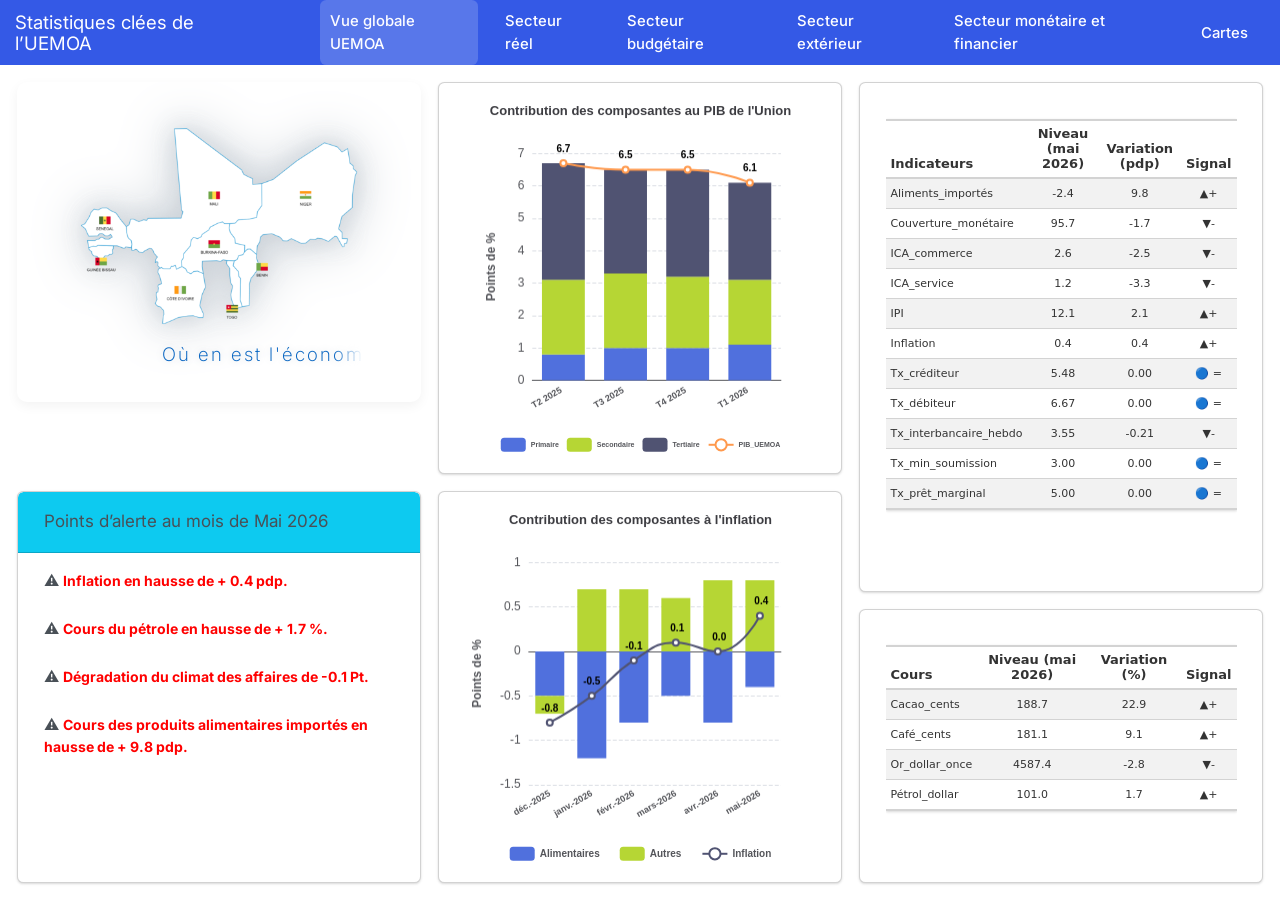
==== commit 68d509dc: "Add files via upload" ====
--- a/index.html
+++ b/index.html
@@ -51,6 +51,12 @@
 
 <script src="index_files/libs/echarts4r-binding-0.5.0/echarts4r.js"></script>
 
+<link href="index_files/libs/selectize-0.15.2/css/selectize.bootstrap3.css" rel="stylesheet">
+
+<script src="index_files/libs/selectize-0.15.2/js/selectize.min.js"></script>
+
+<script src="index_files/libs/selectize-0.15.2/accessibility/js/selectize-plugin-a11y.min.js"></script>
+
 <link href="index_files/libs/htmltools-fill-0.5.8.1/fill.css" rel="stylesheet">
 
 <script src="index_files/libs/jquery-3.6.0/jquery-3.6.0.min.js"></script>
@@ -72,12 +78,6 @@
 <script src="index_files/libs/leaflet-providers-2.0.0/leaflet-providers_2.0.0.js"></script>
 
 <script src="index_files/libs/leaflet-providers-plugin-2.2.3/leaflet-providers-plugin.js"></script>
-
-<link href="index_files/libs/selectize-0.15.2/css/selectize.bootstrap3.css" rel="stylesheet">
-
-<script src="index_files/libs/selectize-0.15.2/js/selectize.min.js"></script>
-
-<script src="index_files/libs/selectize-0.15.2/accessibility/js/selectize-plugin-a11y.min.js"></script>
 
 
 
@@ -102,7 +102,7 @@
         
       </div>
     </div>
-<div id="dashboard-collapse" class="navbar-collapse collapse"><ul class="navbar-nav navbar-nav-scroll me-auto" role="tablist"><li class="nav-item" role="presentation"><a id="tab-vue-globale-uemoa" class="nav-link active" data-bs-toggle="tab" role="tab" data-bs-target="#vue-globale-uemoa" data-scrolling="false" href="#vue-globale-uemoa" aria-controls="vue-globale-uemoa" aria-selected="true"><span class="nav-link-text">Vue globale UEMOA</span></a></li><li class="nav-item" role="presentation"><a id="tab-secteur-réel" class="nav-link" data-bs-toggle="tab" role="tab" data-bs-target="#secteur-réel" data-scrolling="false" href="#secteur-réel" aria-controls="secteur-réel" aria-selected="false"><span class="nav-link-text">Secteur réel</span></a></li><li class="nav-item" role="presentation"><a id="tab-secteur-budgétaire" class="nav-link" data-bs-toggle="tab" role="tab" data-bs-target="#secteur-budgétaire" data-scrolling="false" href="#secteur-budgétaire" aria-controls="secteur-budgétaire" aria-selected="false"><span class="nav-link-text">Secteur budgétaire</span></a></li><li class="nav-item" role="presentation"><a id="tab-secteur-extérieur" class="nav-link" data-bs-toggle="tab" role="tab" data-bs-target="#secteur-extérieur" data-scrolling="false" href="#secteur-extérieur" aria-controls="secteur-extérieur" aria-selected="false"><span class="nav-link-text">Secteur extérieur</span></a></li><li class="nav-item" role="presentation"><a id="tab-secteur-monétaire-et-financier" class="nav-link" data-bs-toggle="tab" role="tab" data-bs-target="#secteur-monétaire-et-financier" data-scrolling="false" href="#secteur-monétaire-et-financier" aria-controls="secteur-monétaire-et-financier" aria-selected="false"><span class="nav-link-text">Secteur monétaire et financier</span></a></li></ul></div></div>
+<div id="dashboard-collapse" class="navbar-collapse collapse"><ul class="navbar-nav navbar-nav-scroll me-auto" role="tablist"><li class="nav-item" role="presentation"><a id="tab-vue-globale-uemoa" class="nav-link active" data-bs-toggle="tab" role="tab" data-bs-target="#vue-globale-uemoa" data-scrolling="false" href="#vue-globale-uemoa" aria-controls="vue-globale-uemoa" aria-selected="true"><span class="nav-link-text">Vue globale UEMOA</span></a></li><li class="nav-item" role="presentation"><a id="tab-secteur-réel" class="nav-link" data-bs-toggle="tab" role="tab" data-bs-target="#secteur-réel" data-scrolling="false" href="#secteur-réel" aria-controls="secteur-réel" aria-selected="false"><span class="nav-link-text">Secteur réel</span></a></li><li class="nav-item" role="presentation"><a id="tab-secteur-budgétaire" class="nav-link" data-bs-toggle="tab" role="tab" data-bs-target="#secteur-budgétaire" data-scrolling="false" href="#secteur-budgétaire" aria-controls="secteur-budgétaire" aria-selected="false"><span class="nav-link-text">Secteur budgétaire</span></a></li><li class="nav-item" role="presentation"><a id="tab-secteur-extérieur" class="nav-link" data-bs-toggle="tab" role="tab" data-bs-target="#secteur-extérieur" data-scrolling="false" href="#secteur-extérieur" aria-controls="secteur-extérieur" aria-selected="false"><span class="nav-link-text">Secteur extérieur</span></a></li><li class="nav-item" role="presentation"><a id="tab-secteur-monétaire-et-financier" class="nav-link" data-bs-toggle="tab" role="tab" data-bs-target="#secteur-monétaire-et-financier" data-scrolling="false" href="#secteur-monétaire-et-financier" aria-controls="secteur-monétaire-et-financier" aria-selected="false"><span class="nav-link-text">Secteur monétaire et financier</span></a></li><li class="nav-item" role="presentation"><a id="tab-cartes" class="nav-link" data-bs-toggle="tab" role="tab" data-bs-target="#cartes" data-scrolling="false" href="#cartes" aria-controls="cartes" aria-selected="false"><span class="nav-link-text">Cartes</span></a></li></ul></div></div>
 </nav>
 </header>
 <div class="page-layout-custom quarto-dashboard-content bslib-gap-spacing html-fill-container bslib-page-fill quarto-dashboard-pages">  
@@ -147,8 +147,8 @@
 <div class="card cell html-fill-item html-fill-container bslib-card" data-bslib-card-init="" data-require-bs-caller="card()" data-full-screen="false">
 <div class="card-body html-fill-item html-fill-container">
 <div class="cell-output-display html-fill-item html-fill-container">
-<div id="htmlwidget-e597cb97aea437c27fa2" style="width:100%;height:450px;" class="echarts4r html-widget html-fill-item html-fill-container"></div>
-<script type="application/json" data-for="htmlwidget-e597cb97aea437c27fa2">{"x":{"theme":"","tl":false,"draw":true,"renderer":"canvas","events":[],"buttons":[],"opts":{"yAxis":[{"show":true,"name":"Points de %","nameLocation":"middle","nameRotate":90,"nameGap":35,"nameTextStyle":{"fontWeight":"bold","fontSize":12},"splitLine":{"lineStyle":{"type":"dashed"}}}],"xAxis":[{"data":["T2 2025 ","T3 2025 ","T4 2025 ","T1 2026 "],"type":"category","boundaryGap":true,"axisLabel":{"fontSize":9,"fontWeight":"bold","rotate":30}}],"grid":[{"left":"15%","right":"10%","top":"15%","bottom":"12%","containLabel":true}],"legend":{"data":["Primaire","Secondaire","Tertiaire","PIB_UEMOA"],"show":true,"type":"plain","bottom":0,"left":"center","right":"0%","orient":"horizontal","textStyle":{"fontWeight":"bold","fontSize":7}},"series":[{"data":[{"value":["T2 2025 ","0.8"]},{"value":["T3 2025 ","1.0"]},{"value":["T4 2025 ","1.0"]},{"value":["T1 2026 ","1.1"]}],"name":"Primaire","type":"bar","yAxisIndex":0,"xAxisIndex":0,"coordinateSystem":"cartesian2d","stack":"PIB_UEMOA","label":{"show":false}},{"data":[{"value":["T2 2025 ","2.3"]},{"value":["T3 2025 ","2.3"]},{"value":["T4 2025 ","2.2"]},{"value":["T1 2026 ","2.0"]}],"name":"Secondaire","type":"bar","yAxisIndex":0,"xAxisIndex":0,"coordinateSystem":"cartesian2d","stack":"PIB_UEMOA","label":{"show":false}},{"data":[{"value":["T2 2025 ","3.6"]},{"value":["T3 2025 ","3.2"]},{"value":["T4 2025 ","3.3"]},{"value":["T1 2026 ","3.0"]}],"name":"Tertiaire","type":"bar","yAxisIndex":0,"xAxisIndex":0,"coordinateSystem":"cartesian2d","stack":"PIB_UEMOA","label":{"show":false}},{"data":[{"value":["T2 2025 ","6.7"]},{"value":["T3 2025 ","6.5"]},{"value":["T4 2025 ","6.5"]},{"value":["T1 2026 ","6.1"]}],"yAxisIndex":0,"xAxisIndex":0,"name":"PIB_UEMOA","type":"line","coordinateSystem":"cartesian2d","smooth":true,"label":{"show":true,"position":"top","formatter":"function(params){return params.value[1];}","color":"#000000","fontSize":10,"fontWeight":"bold"}}],"tooltip":{"trigger":"axis","axisPointer":{"type":"shadow"}},"title":[{"top":0,"left":"center","textStyle":{"fontSize":13,"fontWeight":"bold"},"text":"Contribution des composantes au PIB de l'Union"}]},"dispose":true},"evals":["opts.series.3.label.formatter"],"jsHooks":[]}</script>
+<div id="htmlwidget-fec6986e5010ba965ae2" style="width:100%;height:450px;" class="echarts4r html-widget html-fill-item html-fill-container"></div>
+<script type="application/json" data-for="htmlwidget-fec6986e5010ba965ae2">{"x":{"theme":"","tl":false,"draw":true,"renderer":"canvas","events":[],"buttons":[],"opts":{"yAxis":[{"show":true,"name":"Points de %","nameLocation":"middle","nameRotate":90,"nameGap":35,"nameTextStyle":{"fontWeight":"bold","fontSize":12},"splitLine":{"lineStyle":{"type":"dashed"}}}],"xAxis":[{"data":["T2 2025 ","T3 2025 ","T4 2025 ","T1 2026 "],"type":"category","boundaryGap":true,"axisLabel":{"fontSize":9,"fontWeight":"bold","rotate":30}}],"grid":[{"left":"15%","right":"10%","top":"15%","bottom":"12%","containLabel":true}],"legend":{"data":["Primaire","Secondaire","Tertiaire","PIB_UEMOA"],"show":true,"type":"plain","bottom":0,"left":"center","right":"0%","orient":"horizontal","textStyle":{"fontWeight":"bold","fontSize":7}},"series":[{"data":[{"value":["T2 2025 ","0.8"]},{"value":["T3 2025 ","1.0"]},{"value":["T4 2025 ","1.0"]},{"value":["T1 2026 ","1.1"]}],"name":"Primaire","type":"bar","yAxisIndex":0,"xAxisIndex":0,"coordinateSystem":"cartesian2d","stack":"PIB_UEMOA","label":{"show":false}},{"data":[{"value":["T2 2025 ","2.3"]},{"value":["T3 2025 ","2.3"]},{"value":["T4 2025 ","2.2"]},{"value":["T1 2026 ","2.0"]}],"name":"Secondaire","type":"bar","yAxisIndex":0,"xAxisIndex":0,"coordinateSystem":"cartesian2d","stack":"PIB_UEMOA","label":{"show":false}},{"data":[{"value":["T2 2025 ","3.6"]},{"value":["T3 2025 ","3.2"]},{"value":["T4 2025 ","3.3"]},{"value":["T1 2026 ","3.0"]}],"name":"Tertiaire","type":"bar","yAxisIndex":0,"xAxisIndex":0,"coordinateSystem":"cartesian2d","stack":"PIB_UEMOA","label":{"show":false}},{"data":[{"value":["T2 2025 ","6.7"]},{"value":["T3 2025 ","6.5"]},{"value":["T4 2025 ","6.5"]},{"value":["T1 2026 ","6.1"]}],"yAxisIndex":0,"xAxisIndex":0,"name":"PIB_UEMOA","type":"line","coordinateSystem":"cartesian2d","smooth":true,"label":{"show":true,"position":"top","formatter":"function(params){return params.value[1];}","color":"#000000","fontSize":10,"fontWeight":"bold"}}],"tooltip":{"trigger":"axis","axisPointer":{"type":"shadow"}},"title":[{"top":0,"left":"center","textStyle":{"fontSize":13,"fontWeight":"bold"},"text":"Contribution des composantes au PIB de l'Union"}]},"dispose":true},"evals":["opts.series.3.label.formatter"],"jsHooks":[]}</script>
 </div>
 </div>
 <bslib-tooltip placement="auto" bsoptions="[]" data-require-bs-version="5" data-require-bs-caller="tooltip()">
@@ -160,8 +160,8 @@
 <div class="card cell html-fill-item html-fill-container bslib-card" data-bslib-card-init="" data-require-bs-caller="card()" data-full-screen="false">
 <div class="card-body html-fill-item html-fill-container">
 <div class="cell-output-display html-fill-item html-fill-container">
-<div id="htmlwidget-dd410ee63964eace7497" style="width:100%;height:550px;" class="echarts4r html-widget html-fill-item html-fill-container"></div>
-<script type="application/json" data-for="htmlwidget-dd410ee63964eace7497">{"x":{"theme":"","tl":false,"draw":true,"renderer":"canvas","events":[],"buttons":[],"opts":{"yAxis":[{"show":true,"name":"Points de %","nameLocation":"middle","nameRotate":90,"nameGap":45,"nameTextStyle":{"fontWeight":"bold","fontSize":12},"splitLine":{"lineStyle":{"type":"dashed"}}}],"xAxis":[{"data":["déc.-2025","janv.-2026","févr.-2026","mars-2026","avr.-2026","mai-2026"],"type":"category","boundaryGap":true,"axisLabel":{"fontSize":9,"fontWeight":"bold","rotate":30}}],"grid":[{"left":"10%","right":"10%","top":"15%","bottom":"12%","containLabel":true}],"legend":{"data":["Alimentaires","Autres","Inflation"],"show":true,"type":"plain","bottom":0,"left":"center","orient":"horizontal","textStyle":{"fontWeight":"bold","fontSize":10},"itemGap":20},"series":[{"data":[{"value":["déc.-2025","-0.5"]},{"value":["janv.-2026","-1.2"]},{"value":["févr.-2026","-0.8"]},{"value":["mars-2026","-0.5"]},{"value":["avr.-2026","-0.8"]},{"value":["mai-2026","-0.4"]}],"name":"Alimentaires","type":"bar","yAxisIndex":0,"xAxisIndex":0,"coordinateSystem":"cartesian2d","stack":"infl","label":{"show":false}},{"data":[{"value":["déc.-2025","-0.2"]},{"value":["janv.-2026"," 0.7"]},{"value":["févr.-2026"," 0.7"]},{"value":["mars-2026"," 0.6"]},{"value":["avr.-2026"," 0.8"]},{"value":["mai-2026"," 0.8"]}],"name":"Autres","type":"bar","yAxisIndex":0,"xAxisIndex":0,"coordinateSystem":"cartesian2d","stack":"infl","label":{"show":false}},{"data":[{"value":["déc.-2025","-0.8"]},{"value":["janv.-2026","-0.5"]},{"value":["févr.-2026","-0.1"]},{"value":["mars-2026"," 0.1"]},{"value":["avr.-2026"," 0.0"]},{"value":["mai-2026"," 0.4"]}],"yAxisIndex":0,"xAxisIndex":0,"name":"Inflation","type":"line","coordinateSystem":"cartesian2d","smooth":true,"label":{"show":true,"position":"top","formatter":"function(params){return params.value[1];}","color":"#000000","fontSize":10,"fontWeight":"bold"}}],"tooltip":{"trigger":"axis","axisPointer":{"type":"shadow"}},"title":[{"top":0,"left":"center","textStyle":{"fontSize":13,"fontWeight":"bold"},"text":"Contribution des composantes à l'inflation"}]},"dispose":true},"evals":["opts.series.2.label.formatter"],"jsHooks":[]}</script>
+<div id="htmlwidget-a5de2cf2fbc11860528a" style="width:100%;height:550px;" class="echarts4r html-widget html-fill-item html-fill-container"></div>
+<script type="application/json" data-for="htmlwidget-a5de2cf2fbc11860528a">{"x":{"theme":"","tl":false,"draw":true,"renderer":"canvas","events":[],"buttons":[],"opts":{"yAxis":[{"show":true,"name":"Points de %","nameLocation":"middle","nameRotate":90,"nameGap":45,"nameTextStyle":{"fontWeight":"bold","fontSize":12},"splitLine":{"lineStyle":{"type":"dashed"}}}],"xAxis":[{"data":["déc.-2025","janv.-2026","févr.-2026","mars-2026","avr.-2026","mai-2026"],"type":"category","boundaryGap":true,"axisLabel":{"fontSize":9,"fontWeight":"bold","rotate":30}}],"grid":[{"left":"10%","right":"10%","top":"15%","bottom":"12%","containLabel":true}],"legend":{"data":["Alimentaires","Autres","Inflation"],"show":true,"type":"plain","bottom":0,"left":"center","orient":"horizontal","textStyle":{"fontWeight":"bold","fontSize":10},"itemGap":20},"series":[{"data":[{"value":["déc.-2025","-0.5"]},{"value":["janv.-2026","-1.2"]},{"value":["févr.-2026","-0.8"]},{"value":["mars-2026","-0.5"]},{"value":["avr.-2026","-0.8"]},{"value":["mai-2026","-0.4"]}],"name":"Alimentaires","type":"bar","yAxisIndex":0,"xAxisIndex":0,"coordinateSystem":"cartesian2d","stack":"infl","label":{"show":false}},{"data":[{"value":["déc.-2025","-0.2"]},{"value":["janv.-2026"," 0.7"]},{"value":["févr.-2026"," 0.7"]},{"value":["mars-2026"," 0.6"]},{"value":["avr.-2026"," 0.8"]},{"value":["mai-2026"," 0.8"]}],"name":"Autres","type":"bar","yAxisIndex":0,"xAxisIndex":0,"coordinateSystem":"cartesian2d","stack":"infl","label":{"show":false}},{"data":[{"value":["déc.-2025","-0.8"]},{"value":["janv.-2026","-0.5"]},{"value":["févr.-2026","-0.1"]},{"value":["mars-2026"," 0.1"]},{"value":["avr.-2026"," 0.0"]},{"value":["mai-2026"," 0.4"]}],"yAxisIndex":0,"xAxisIndex":0,"name":"Inflation","type":"line","coordinateSystem":"cartesian2d","smooth":true,"label":{"show":true,"position":"top","formatter":"function(params){return params.value[1];}","color":"#000000","fontSize":10,"fontWeight":"bold"}}],"tooltip":{"trigger":"axis","axisPointer":{"type":"shadow"}},"title":[{"top":0,"left":"center","textStyle":{"fontSize":13,"fontWeight":"bold"},"text":"Contribution des composantes à l'inflation"}]},"dispose":true},"evals":["opts.series.2.label.formatter"],"jsHooks":[]}</script>
 </div>
 </div>
 <bslib-tooltip placement="auto" bsoptions="[]" data-require-bs-version="5" data-require-bs-caller="tooltip()">
@@ -176,23 +176,23 @@
 <div class="card cell html-fill-item html-fill-container bslib-card" data-bslib-card-init="" data-require-bs-caller="card()" data-full-screen="false">
 <div class="card-body html-fill-item html-fill-container">
 <div class="cell-output-display html-fill-item html-fill-container">
-<div id="fxlxoexccb" style="padding-left:0px;padding-right:0px;padding-top:10px;padding-bottom:10px;overflow-x:auto;overflow-y:auto;width:auto;height:auto;" class="html-fill-item html-fill-container">
-<style>#fxlxoexccb table {
+<div id="gyoqqwcfms" style="padding-left:0px;padding-right:0px;padding-top:10px;padding-bottom:10px;overflow-x:auto;overflow-y:auto;width:auto;height:auto;" class="html-fill-item html-fill-container">
+<style>#gyoqqwcfms table {
   font-family: system-ui, 'Segoe UI', Roboto, Helvetica, Arial, sans-serif, 'Apple Color Emoji', 'Segoe UI Emoji', 'Segoe UI Symbol', 'Noto Color Emoji';
   -webkit-font-smoothing: antialiased;
   -moz-osx-font-smoothing: grayscale;
 }
 
-#fxlxoexccb thead, #fxlxoexccb tbody, #fxlxoexccb tfoot, #fxlxoexccb tr, #fxlxoexccb td, #fxlxoexccb th {
+#gyoqqwcfms thead, #gyoqqwcfms tbody, #gyoqqwcfms tfoot, #gyoqqwcfms tr, #gyoqqwcfms td, #gyoqqwcfms th {
   border-style: none;
 }
 
-#fxlxoexccb p {
+#gyoqqwcfms p {
   margin: 0;
   padding: 0;
 }
 
-#fxlxoexccb .gt_table {
+#gyoqqwcfms .gt_table {
   display: table;
   border-collapse: collapse;
   line-height: normal;
@@ -218,12 +218,12 @@
   border-left-color: #D3D3D3;
 }
 
-#fxlxoexccb .gt_caption {
+#gyoqqwcfms .gt_caption {
   padding-top: 4px;
   padding-bottom: 4px;
 }
 
-#fxlxoexccb .gt_title {
+#gyoqqwcfms .gt_title {
   color: #333333;
   font-size: 125%;
   font-weight: initial;
@@ -235,7 +235,7 @@
   border-bottom-width: 0;
 }
 
-#fxlxoexccb .gt_subtitle {
+#gyoqqwcfms .gt_subtitle {
   color: #333333;
   font-size: 85%;
   font-weight: initial;
@@ -247,7 +247,7 @@
   border-top-width: 0;
 }
 
-#fxlxoexccb .gt_heading {
+#gyoqqwcfms .gt_heading {
   background-color: #FFFFFF;
   text-align: center;
   border-bottom-color: #FFFFFF;
@@ -259,13 +259,13 @@
   border-right-color: #D3D3D3;
 }
 
-#fxlxoexccb .gt_bottom_border {
+#gyoqqwcfms .gt_bottom_border {
   border-bottom-style: solid;
   border-bottom-width: 2px;
   border-bottom-color: #D3D3D3;
 }
 
-#fxlxoexccb .gt_col_headings {
+#gyoqqwcfms .gt_col_headings {
   border-top-style: solid;
   border-top-width: 2px;
   border-top-color: #D3D3D3;
@@ -280,7 +280,7 @@
   border-right-color: #D3D3D3;
 }
 
-#fxlxoexccb .gt_col_heading {
+#gyoqqwcfms .gt_col_heading {
   color: #333333;
   background-color: #FFFFFF;
   font-size: 100%;
@@ -300,7 +300,7 @@
   overflow-x: hidden;
 }
 
-#fxlxoexccb .gt_column_spanner_outer {
+#gyoqqwcfms .gt_column_spanner_outer {
   color: #333333;
   background-color: #FFFFFF;
   font-size: 100%;
@@ -312,15 +312,15 @@
   padding-right: 4px;
 }
 
-#fxlxoexccb .gt_column_spanner_outer:first-child {
+#gyoqqwcfms .gt_column_spanner_outer:first-child {
   padding-left: 0;
 }
 
-#fxlxoexccb .gt_column_spanner_outer:last-child {
+#gyoqqwcfms .gt_column_spanner_outer:last-child {
   padding-right: 0;
 }
 
-#fxlxoexccb .gt_column_spanner {
+#gyoqqwcfms .gt_column_spanner {
   border-bottom-style: solid;
   border-bottom-width: 2px;
   border-bottom-color: #D3D3D3;
@@ -332,11 +332,11 @@
   width: 100%;
 }
 
-#fxlxoexccb .gt_spanner_row {
+#gyoqqwcfms .gt_spanner_row {
   border-bottom-style: hidden;
 }
 
-#fxlxoexccb .gt_group_heading {
+#gyoqqwcfms .gt_group_heading {
   padding-top: 8px;
   padding-bottom: 8px;
   padding-left: 5px;
@@ -362,7 +362,7 @@
   text-align: left;
 }
 
-#fxlxoexccb .gt_empty_group_heading {
+#gyoqqwcfms .gt_empty_group_heading {
   padding: 0.5px;
   color: #333333;
   background-color: #FFFFFF;
@@ -377,15 +377,15 @@
   vertical-align: middle;
 }
 
-#fxlxoexccb .gt_from_md > :first-child {
+#gyoqqwcfms .gt_from_md > :first-child {
   margin-top: 0;
 }
 
-#fxlxoexccb .gt_from_md > :last-child {
+#gyoqqwcfms .gt_from_md > :last-child {
   margin-bottom: 0;
 }
 
-#fxlxoexccb .gt_row {
+#gyoqqwcfms .gt_row {
   padding-top: 8px;
   padding-bottom: 8px;
   padding-left: 5px;
@@ -404,7 +404,7 @@
   overflow-x: hidden;
 }
 
-#fxlxoexccb .gt_stub {
+#gyoqqwcfms .gt_stub {
   color: #333333;
   background-color: #FFFFFF;
   font-size: 100%;
@@ -417,7 +417,7 @@
   padding-right: 5px;
 }
 
-#fxlxoexccb .gt_stub_row_group {
+#gyoqqwcfms .gt_stub_row_group {
   color: #333333;
   background-color: #FFFFFF;
   font-size: 100%;
@@ -431,15 +431,15 @@
   vertical-align: top;
 }
 
-#fxlxoexccb .gt_row_group_first td {
+#gyoqqwcfms .gt_row_group_first td {
   border-top-width: 2px;
 }
 
-#fxlxoexccb .gt_row_group_first th {
+#gyoqqwcfms .gt_row_group_first th {
   border-top-width: 2px;
 }
 
-#fxlxoexccb .gt_summary_row {
+#gyoqqwcfms .gt_summary_row {
   color: #333333;
   background-color: #FFFFFF;
   text-transform: inherit;
@@ -449,16 +449,16 @@
   padding-right: 5px;
 }
 
-#fxlxoexccb .gt_first_summary_row {
+#gyoqqwcfms .gt_first_summary_row {
   border-top-style: solid;
   border-top-color: #D3D3D3;
 }
 
-#fxlxoexccb .gt_first_summary_row.thick {
+#gyoqqwcfms .gt_first_summary_row.thick {
   border-top-width: 2px;
 }
 
-#fxlxoexccb .gt_last_summary_row {
+#gyoqqwcfms .gt_last_summary_row {
   padding-top: 8px;
   padding-bottom: 8px;
   padding-left: 5px;
@@ -468,7 +468,7 @@
   border-bottom-color: #D3D3D3;
 }
 
-#fxlxoexccb .gt_grand_summary_row {
+#gyoqqwcfms .gt_grand_summary_row {
   color: #333333;
   background-color: #FFFFFF;
   text-transform: inherit;
@@ -478,7 +478,7 @@
   padding-right: 5px;
 }
 
-#fxlxoexccb .gt_first_grand_summary_row {
+#gyoqqwcfms .gt_first_grand_summary_row {
   padding-top: 8px;
   padding-bottom: 8px;
   padding-left: 5px;
@@ -488,7 +488,7 @@
   border-top-color: #D3D3D3;
 }
 
-#fxlxoexccb .gt_last_grand_summary_row_top {
+#gyoqqwcfms .gt_last_grand_summary_row_top {
   padding-top: 8px;
   padding-bottom: 8px;
   padding-left: 5px;
@@ -498,11 +498,11 @@
   border-bottom-color: #D3D3D3;
 }
 
-#fxlxoexccb .gt_striped {
+#gyoqqwcfms .gt_striped {
   background-color: rgba(128, 128, 128, 0.05);
 }
 
-#fxlxoexccb .gt_table_body {
+#gyoqqwcfms .gt_table_body {
   border-top-style: solid;
   border-top-width: 2px;
   border-top-color: #D3D3D3;
@@ -511,7 +511,7 @@
   border-bottom-color: #D3D3D3;
 }
 
-#fxlxoexccb .gt_footnotes {
+#gyoqqwcfms .gt_footnotes {
   color: #333333;
   background-color: #FFFFFF;
   border-bottom-style: none;
@@ -525,7 +525,7 @@
   border-right-color: #D3D3D3;
 }
 
-#fxlxoexccb .gt_footnote {
+#gyoqqwcfms .gt_footnote {
   margin: 0px;
   font-size: 90%;
   padding-top: 4px;
@@ -534,7 +534,7 @@
   padding-right: 5px;
 }
 
-#fxlxoexccb .gt_sourcenotes {
+#gyoqqwcfms .gt_sourcenotes {
   color: #333333;
   background-color: #FFFFFF;
   border-bottom-style: none;
@@ -548,7 +548,7 @@
   border-right-color: #D3D3D3;
 }
 
-#fxlxoexccb .gt_sourcenote {
+#gyoqqwcfms .gt_sourcenote {
   font-size: 90%;
   padding-top: 4px;
   padding-bottom: 4px;
@@ -556,72 +556,72 @@
   padding-right: 5px;
 }
 
-#fxlxoexccb .gt_left {
+#gyoqqwcfms .gt_left {
   text-align: left;
 }
 
-#fxlxoexccb .gt_center {
+#gyoqqwcfms .gt_center {
   text-align: center;
 }
 
-#fxlxoexccb .gt_right {
+#gyoqqwcfms .gt_right {
   text-align: right;
   font-variant-numeric: tabular-nums;
 }
 
-#fxlxoexccb .gt_font_normal {
+#gyoqqwcfms .gt_font_normal {
   font-weight: normal;
 }
 
-#fxlxoexccb .gt_font_bold {
+#gyoqqwcfms .gt_font_bold {
   font-weight: bold;
 }
 
-#fxlxoexccb .gt_font_italic {
+#gyoqqwcfms .gt_font_italic {
   font-style: italic;
 }
 
-#fxlxoexccb .gt_super {
+#gyoqqwcfms .gt_super {
   font-size: 65%;
 }
 
-#fxlxoexccb .gt_footnote_marks {
+#gyoqqwcfms .gt_footnote_marks {
   font-size: 75%;
   vertical-align: 0.4em;
   position: initial;
 }
 
-#fxlxoexccb .gt_asterisk {
+#gyoqqwcfms .gt_asterisk {
   font-size: 100%;
   vertical-align: 0;
 }
 
-#fxlxoexccb .gt_indent_1 {
+#gyoqqwcfms .gt_indent_1 {
   text-indent: 5px;
 }
 
-#fxlxoexccb .gt_indent_2 {
+#gyoqqwcfms .gt_indent_2 {
   text-indent: 10px;
 }
 
-#fxlxoexccb .gt_indent_3 {
+#gyoqqwcfms .gt_indent_3 {
   text-indent: 15px;
 }
 
-#fxlxoexccb .gt_indent_4 {
+#gyoqqwcfms .gt_indent_4 {
   text-indent: 20px;
 }
 
-#fxlxoexccb .gt_indent_5 {
+#gyoqqwcfms .gt_indent_5 {
   text-indent: 25px;
 }
 
-#fxlxoexccb .katex-display {
+#gyoqqwcfms .katex-display {
   display: inline-flex !important;
   margin-bottom: 0.75em !important;
 }
 
-#fxlxoexccb div.Reactable > div.rt-table > div.rt-thead > div.rt-tr.rt-tr-group-header > div.rt-th-group:after {
+#gyoqqwcfms div.Reactable > div.rt-table > div.rt-thead > div.rt-tr.rt-tr-group-header > div.rt-th-group:after {
   height: 0px !important;
 }
 </style>
@@ -720,23 +720,23 @@
 <div class="card cell html-fill-item html-fill-container bslib-card" data-bslib-card-init="" data-require-bs-caller="card()" data-full-screen="false">
 <div class="card-body html-fill-item html-fill-container">
 <div class="cell-output-display html-fill-item html-fill-container">
-<div id="ogzekouxhn" style="padding-left:0px;padding-right:0px;padding-top:10px;padding-bottom:10px;overflow-x:auto;overflow-y:auto;width:auto;height:auto;" class="html-fill-item html-fill-container">
-<style>#ogzekouxhn table {
+<div id="byaskqzjpx" style="padding-left:0px;padding-right:0px;padding-top:10px;padding-bottom:10px;overflow-x:auto;overflow-y:auto;width:auto;height:auto;" class="html-fill-item html-fill-container">
+<style>#byaskqzjpx table {
   font-family: system-ui, 'Segoe UI', Roboto, Helvetica, Arial, sans-serif, 'Apple Color Emoji', 'Segoe UI Emoji', 'Segoe UI Symbol', 'Noto Color Emoji';
   -webkit-font-smoothing: antialiased;
   -moz-osx-font-smoothing: grayscale;
 }
 
-#ogzekouxhn thead, #ogzekouxhn tbody, #ogzekouxhn tfoot, #ogzekouxhn tr, #ogzekouxhn td, #ogzekouxhn th {
+#byaskqzjpx thead, #byaskqzjpx tbody, #byaskqzjpx tfoot, #byaskqzjpx tr, #byaskqzjpx td, #byaskqzjpx th {
   border-style: none;
 }
 
-#ogzekouxhn p {
+#byaskqzjpx p {
   margin: 0;
   padding: 0;
 }
 
-#ogzekouxhn .gt_table {
+#byaskqzjpx .gt_table {
   display: table;
   border-collapse: collapse;
   line-height: normal;
@@ -762,12 +762,12 @@
   border-left-color: #D3D3D3;
 }
 
-#ogzekouxhn .gt_caption {
+#byaskqzjpx .gt_caption {
   padding-top: 4px;
   padding-bottom: 4px;
 }
 
-#ogzekouxhn .gt_title {
+#byaskqzjpx .gt_title {
   color: #333333;
   font-size: 125%;
   font-weight: initial;
@@ -779,7 +779,7 @@
   border-bottom-width: 0;
 }
 
-#ogzekouxhn .gt_subtitle {
+#byaskqzjpx .gt_subtitle {
   color: #333333;
   font-size: 85%;
   font-weight: initial;
@@ -791,7 +791,7 @@
   border-top-width: 0;
 }
 
-#ogzekouxhn .gt_heading {
+#byaskqzjpx .gt_heading {
   background-color: #FFFFFF;
   text-align: center;
   border-bottom-color: #FFFFFF;
@@ -803,13 +803,13 @@
   border-right-color: #D3D3D3;
 }
 
-#ogzekouxhn .gt_bottom_border {
+#byaskqzjpx .gt_bottom_border {
   border-bottom-style: solid;
   border-bottom-width: 2px;
   border-bottom-color: #D3D3D3;
 }
 
-#ogzekouxhn .gt_col_headings {
+#byaskqzjpx .gt_col_headings {
   border-top-style: solid;
   border-top-width: 2px;
   border-top-color: #D3D3D3;
@@ -824,7 +824,7 @@
   border-right-color: #D3D3D3;
 }
 
-#ogzekouxhn .gt_col_heading {
+#byaskqzjpx .gt_col_heading {
   color: #333333;
   background-color: #FFFFFF;
   font-size: 100%;
@@ -844,7 +844,7 @@
   overflow-x: hidden;
 }
 
-#ogzekouxhn .gt_column_spanner_outer {
+#byaskqzjpx .gt_column_spanner_outer {
   color: #333333;
   background-color: #FFFFFF;
   font-size: 100%;
@@ -856,15 +856,15 @@
   padding-right: 4px;
 }
 
-#ogzekouxhn .gt_column_spanner_outer:first-child {
+#byaskqzjpx .gt_column_spanner_outer:first-child {
   padding-left: 0;
 }
 
-#ogzekouxhn .gt_column_spanner_outer:last-child {
+#byaskqzjpx .gt_column_spanner_outer:last-child {
   padding-right: 0;
 }
 
-#ogzekouxhn .gt_column_spanner {
+#byaskqzjpx .gt_column_spanner {
   border-bottom-style: solid;
   border-bottom-width: 2px;
   border-bottom-color: #D3D3D3;
@@ -876,11 +876,11 @@
   width: 100%;
 }
 
-#ogzekouxhn .gt_spanner_row {
+#byaskqzjpx .gt_spanner_row {
   border-bottom-style: hidden;
 }
 
-#ogzekouxhn .gt_group_heading {
+#byaskqzjpx .gt_group_heading {
   padding-top: 8px;
   padding-bottom: 8px;
   padding-left: 5px;
@@ -906,7 +906,7 @@
   text-align: left;
 }
 
-#ogzekouxhn .gt_empty_group_heading {
+#byaskqzjpx .gt_empty_group_heading {
   padding: 0.5px;
   color: #333333;
   background-color: #FFFFFF;
@@ -921,15 +921,15 @@
   vertical-align: middle;
 }
 
-#ogzekouxhn .gt_from_md > :first-child {
+#byaskqzjpx .gt_from_md > :first-child {
   margin-top: 0;
 }
 
-#ogzekouxhn .gt_from_md > :last-child {
+#byaskqzjpx .gt_from_md > :last-child {
   margin-bottom: 0;
 }
 
-#ogzekouxhn .gt_row {
+#byaskqzjpx .gt_row {
   padding-top: 8px;
   padding-bottom: 8px;
   padding-left: 5px;
@@ -948,7 +948,7 @@
   overflow-x: hidden;
 }
 
-#ogzekouxhn .gt_stub {
+#byaskqzjpx .gt_stub {
   color: #333333;
   background-color: #FFFFFF;
   font-size: 100%;
@@ -961,7 +961,7 @@
   padding-right: 5px;
 }
 
-#ogzekouxhn .gt_stub_row_group {
+#byaskqzjpx .gt_stub_row_group {
   color: #333333;
   background-color: #FFFFFF;
   font-size: 100%;
@@ -975,15 +975,15 @@
   vertical-align: top;
 }
 
-#ogzekouxhn .gt_row_group_first td {
+#byaskqzjpx .gt_row_group_first td {
   border-top-width: 2px;
 }
 
-#ogzekouxhn .gt_row_group_first th {
+#byaskqzjpx .gt_row_group_first th {
   border-top-width: 2px;
 }
 
-#ogzekouxhn .gt_summary_row {
+#byaskqzjpx .gt_summary_row {
   color: #333333;
   background-color: #FFFFFF;
   text-transform: inherit;
@@ -993,16 +993,16 @@
   padding-right: 5px;
 }
 
-#ogzekouxhn .gt_first_summary_row {
+#byaskqzjpx .gt_first_summary_row {
   border-top-style: solid;
   border-top-color: #D3D3D3;
 }
 
-#ogzekouxhn .gt_first_summary_row.thick {
+#byaskqzjpx .gt_first_summary_row.thick {
   border-top-width: 2px;
 }
 
-#ogzekouxhn .gt_last_summary_row {
+#byaskqzjpx .gt_last_summary_row {
   padding-top: 8px;
   padding-bottom: 8px;
   padding-left: 5px;
@@ -1012,7 +1012,7 @@
   border-bottom-color: #D3D3D3;
 }
 
-#ogzekouxhn .gt_grand_summary_row {
+#byaskqzjpx .gt_grand_summary_row {
   color: #333333;
   background-color: #FFFFFF;
   text-transform: inherit;
@@ -1022,7 +1022,7 @@
   padding-right: 5px;
 }
 
-#ogzekouxhn .gt_first_grand_summary_row {
+#byaskqzjpx .gt_first_grand_summary_row {
   padding-top: 8px;
   padding-bottom: 8px;
   padding-left: 5px;
@@ -1032,7 +1032,7 @@
   border-top-color: #D3D3D3;
 }
 
-#ogzekouxhn .gt_last_grand_summary_row_top {
+#byaskqzjpx .gt_last_grand_summary_row_top {
   padding-top: 8px;
   padding-bottom: 8px;
   padding-left: 5px;
@@ -1042,11 +1042,11 @@
   border-bottom-color: #D3D3D3;
 }
 
-#ogzekouxhn .gt_striped {
+#byaskqzjpx .gt_striped {
   background-color: rgba(128, 128, 128, 0.05);
 }
 
-#ogzekouxhn .gt_table_body {
+#byaskqzjpx .gt_table_body {
   border-top-style: solid;
   border-top-width: 2px;
   border-top-color: #D3D3D3;
@@ -1055,7 +1055,7 @@
   border-bottom-color: #D3D3D3;
 }
 
-#ogzekouxhn .gt_footnotes {
+#byaskqzjpx .gt_footnotes {
   color: #333333;
   background-color: #FFFFFF;
   border-bottom-style: none;
@@ -1069,7 +1069,7 @@
   border-right-color: #D3D3D3;
 }
 
-#ogzekouxhn .gt_footnote {
+#byaskqzjpx .gt_footnote {
   margin: 0px;
   font-size: 90%;
   padding-top: 4px;
@@ -1078,7 +1078,7 @@
   padding-right: 5px;
 }
 
-#ogzekouxhn .gt_sourcenotes {
+#byaskqzjpx .gt_sourcenotes {
   color: #333333;
   background-color: #FFFFFF;
   border-bottom-style: none;
@@ -1092,7 +1092,7 @@
   border-right-color: #D3D3D3;
 }
 
-#ogzekouxhn .gt_sourcenote {
+#byaskqzjpx .gt_sourcenote {
   font-size: 90%;
   padding-top: 4px;
   padding-bottom: 4px;
@@ -1100,72 +1100,72 @@
   padding-right: 5px;
 }
 
-#ogzekouxhn .gt_left {
+#byaskqzjpx .gt_left {
   text-align: left;
 }
 
-#ogzekouxhn .gt_center {
+#byaskqzjpx .gt_center {
   text-align: center;
 }
 
-#ogzekouxhn .gt_right {
+#byaskqzjpx .gt_right {
   text-align: right;
   font-variant-numeric: tabular-nums;
 }
 
-#ogzekouxhn .gt_font_normal {
+#byaskqzjpx .gt_font_normal {
   font-weight: normal;
 }
 
-#ogzekouxhn .gt_font_bold {
+#byaskqzjpx .gt_font_bold {
   font-weight: bold;
 }
 
-#ogzekouxhn .gt_font_italic {
+#byaskqzjpx .gt_font_italic {
   font-style: italic;
 }
 
-#ogzekouxhn .gt_super {
+#byaskqzjpx .gt_super {
   font-size: 65%;
 }
 
-#ogzekouxhn .gt_footnote_marks {
+#byaskqzjpx .gt_footnote_marks {
   font-size: 75%;
   vertical-align: 0.4em;
   position: initial;
 }
 
-#ogzekouxhn .gt_asterisk {
+#byaskqzjpx .gt_asterisk {
   font-size: 100%;
   vertical-align: 0;
 }
 
-#ogzekouxhn .gt_indent_1 {
+#byaskqzjpx .gt_indent_1 {
   text-indent: 5px;
 }
 
-#ogzekouxhn .gt_indent_2 {
+#byaskqzjpx .gt_indent_2 {
   text-indent: 10px;
 }
 
-#ogzekouxhn .gt_indent_3 {
+#byaskqzjpx .gt_indent_3 {
   text-indent: 15px;
 }
 
-#ogzekouxhn .gt_indent_4 {
+#byaskqzjpx .gt_indent_4 {
   text-indent: 20px;
 }
 
-#ogzekouxhn .gt_indent_5 {
+#byaskqzjpx .gt_indent_5 {
   text-indent: 25px;
 }
 
-#ogzekouxhn .katex-display {
+#byaskqzjpx .katex-display {
   display: inline-flex !important;
   margin-bottom: 0.75em !important;
 }
 
-#ogzekouxhn div.Reactable > div.rt-table > div.rt-thead > div.rt-tr.rt-tr-group-header > div.rt-th-group:after {
+#byaskqzjpx div.Reactable > div.rt-table > div.rt-thead > div.rt-tr.rt-tr-group-header > div.rt-th-group:after {
   height: 0px !important;
 }
 </style>
@@ -1219,37 +1219,12 @@
 </div>
 </div>
 </div>
-</div><div id="secteur-réel" class="dashboard-page tab-pane grid-skip html-fill-item html-fill-container" data-orientation="columns" aria-labelledby="tab-secteur-réel">
-<div class="html-fill-item html-fill-container bslib-grid" style="display: grid; grid-template-columns: minmax(3em, 1fr);
-grid-auto-rows: minmax(0, 1fr);">
-<div class="html-fill-item html-fill-container bslib-grid" style="display: grid; grid-template-rows: minmax(3em, 1fr); grid-auto-columns: minmax(0, 1fr);">
-<div class="html-fill-item html-fill-container bslib-grid" style="display: grid; grid-template-columns: minmax(3em, 1fr);
-grid-auto-rows: minmax(0, 1fr);">
-<div class="card cell html-fill-item html-fill-container bslib-card" data-bslib-card-init="" data-require-bs-caller="card()" data-full-screen="false">
-<div class="card-body html-fill-item html-fill-container">
-<div class="cell-output-display html-fill-item html-fill-container">
-<div class="leaflet html-widget html-fill-item html-fill-container" id="htmlwidget-e71acd1299ac1b05b918" style="width:100%;height:406px;"></div>
-<script type="application/json" data-for="htmlwidget-e71acd1299ac1b05b918">{"x":{"options":{"crs":{"crsClass":"L.CRS.EPSG3857","code":null,"proj4def":null,"projectedBounds":null,"options":{}},"zoomControl":true},"calls":[{"method":"addProviderTiles","args":["CartoDB.DarkMatterNoLabels",null,null,{"errorTileUrl":"","noWrap":false,"detectRetina":false}]},{"method":"addPolygons","args":[[[[{"lng":[0.9004882812500057,0.8748046875000171,0.8218750000000057,0.7875000000000227,0.7633789062500114,0.7799804687500114,0.7921875000000114,0.9583007812500171,1.176171875000023,1.330078125,1.342871093750006,1.345117187500023,1.347070312500023,1.37890625,1.3857421875,1.42431640625,1.566308593750023,1.600195312500006,1.603808593750017,1.606640625000011,1.624609375000006,1.624609375000006,1.624609375000006,1.624707031250011,1.624707031250011,1.530957031250011,1.58203125,1.5908203125,1.602929687500023,1.577539062500023,1.598535156250023,1.639257812500006,1.7431640625,1.777929687500006,1.610937500000006,1.622656250000006,1.310644531250006,1.187207031250011,1.18505859375,1.1396484375,1.08447265625,1.049902343750006,1.002148437500011,0.9849609375000057,0.9122070312500057,0.8224609375000114,0.7369140625000057,0.7072265625000114,0.7154296875000057,0.7022460937500057,0.6727539062500227,0.595703125,0.5480468750000114,0.5255859375000114,0.5333984375000114,0.5230468750000057,0.5380859375,0.5794921875000227,0.5924804687500114,0.59619140625,0.6195312500000227,0.634765625,0.5910156250000114,0.5373046875000114,0.5095703125000171,0.4989257812500227,0.5,0.6051757812500114,0.5835937500000057,0.5992187500000057,0.6470703125000057,0.6880859375000057,0.6863281250000171,0.6162109375,0.4833007812500227,0.4153320312500171,0.3786132812500114,0.37255859375,0.453125,0.48876953125,0.4932617187500057,0.4603515625000227,0.4661132812500171,0.4971679687500057,0.5290039062500114,0.5256835937500171,0.4475585937500171,0.4052734375,0.3709960937500227,0.2893554687500171,0.2599609375000114,0.2415039062500171,0.2333984375,0.2619140625000114,0.2515625000000057,0.2754882812500057,0.3273437500000114,0.3425781250000171,0.2727539062500171,0.2645507812500227,0.26953125,0.2896484375000057,0.3117187500000114,0.3239257812500114,0.3345703125000057,0.3430664062500171,0.3518554687500171,0.3626953125000227,0.3786132812500114,0.380859375,0.3318359375000171,0.2160156250000114,0.1482421875000171,0.08925781250002274,0.03945312500002274,-0.05771484374997726,-0.08632812499999432,-0.09018554687497726,-0.06059570312498863,-0.01386718749998295,0.009423828125022737,-0.004736328124977263,-0.068603515625,0.1592773437500057,0.4841796875000171,0.49072265625,0.49267578125,0.5491210937500171,0.6429687500000227,0.9004882812500057],"lat":[10.99326171874999,10.8857421875,10.75258789062499,10.71025390624999,10.386669921875,10.3595703125,10.3515625,10.24204101562499,10.098388671875,9.996972656249994,9.962939453124989,9.750195312499997,9.567529296874994,9.462988281249991,9.361669921874991,9.285009765624991,9.137255859374989,9.050048828125,8.77099609375,8.559277343749997,8.27099609375,8.030224609374997,7.725878906249989,7.369189453124989,6.997314453125,6.992431640625,6.877001953124989,6.772265624999989,6.738085937499989,6.687402343749994,6.610205078124991,6.58154296875,6.42626953125,6.294628906249997,6.250830078124991,6.216796875,6.146874999999994,6.089404296874989,6.14501953125,6.155029296875,6.173779296874997,6.20263671875,6.2685546875,6.3203125,6.328564453124997,6.386376953124994,6.452587890624997,6.518749999999997,6.54931640625,6.580761718749997,6.592529296875,6.7421875,6.802490234375,6.850927734374991,6.888330078124994,6.938867187499994,6.979687499999997,7.004101562499997,7.033984374999989,7.096630859374997,7.2265625,7.353662109374994,7.388818359374994,7.398730468749989,7.435107421874989,7.4951171875,7.546875,7.728222656249997,8.145800781249989,8.209570312499991,8.253466796874989,8.304248046874989,8.354882812499994,8.479638671874994,8.575292968749991,8.652734374999994,8.722021484374991,8.75927734375,8.813769531249989,8.851464843749994,8.894921874999994,8.974218749999991,9.115332031249991,9.221240234374989,9.358300781249994,9.398486328124989,9.480273437499989,9.491455078125,9.485546874999997,9.431835937499997,9.426025390625,9.44189453125,9.463525390624994,9.49560546875,9.53564453125,9.570605468749989,9.586572265624994,9.604150390624994,9.620947265624991,9.644726562499997,9.667919921874997,9.672314453124997,9.670996093749991,9.687597656249991,9.803955078125,9.844580078124991,9.924902343749991,10.23647460937499,10.2685546875,10.29184570312499,10.30693359374999,10.39052734374999,10.45478515625,10.52060546874999,10.56386718749999,10.630615234375,10.673046875,10.71552734375,10.80058593749999,10.891357421875,11.02099609375,11.05556640624999,11.11562499999999,11.06962890624999,10.99199218749999,10.97817382812499,10.95498046874999,10.95541992187499,10.98305664062499,10.99326171874999]}]],[[{"lng":[-12.28061523437498,-12.1865234375,-12.20683593749999,-12.22841796874999,-12.17524414062498,-12.11289062499998,-12.068359375,-12.01918945312499,-12.01118164062498,-12.02011718749998,-11.98808593749999,-11.96088867187498,-11.96635742187499,-11.98417968749999,-12.04414062499998,-12.05419921875,-11.95708007812499,-11.89458007812499,-11.89521484374998,-11.87778320312498,-11.83168945312499,-11.80336914062499,-11.772216796875,-11.75825195312498,-11.67446289062499,-11.63496093749998,-11.58134765624999,-11.56166992187499,-11.54877929687498,-11.49282226562499,-11.44414062499999,-11.43393554687498,-11.390380859375,-11.41743164062498,-11.41435546874999,-11.444091796875,-11.45058593749999,-11.44877929687499,-11.38242187499998,-11.389404296875,-11.45673828124998,-11.57368164062498,-11.80810546875,-11.88857421874999,-12.04238281249999,-12.15195312499998,-12.29121093749998,-12.39907226562499,-12.45737304687498,-12.53422851562499,-12.62080078124998,-12.71303710937499,-12.79731445312498,-12.88818359375,-12.93071289062499,-12.96054687499998,-12.98564453124999,-13.01191406249998,-13.061279296875,-13.079833984375,-13.06440429687498,-13.05976562499998,-13.08291015624999,-13.13847656249999,-13.22807617187499,-13.37255859375,-13.40576171875,-13.729248046875,-14.06484374999999,-14.34921874999998,-14.70815429687499,-14.96059570312499,-15.19609374999999,-15.3779296875,-15.57480468749998,-15.83955078124998,-16.14418945312499,-16.24150390624999,-16.34228515625,-16.41630859374999,-16.52133789062498,-16.65693359374998,-16.71181640624999,-16.745849609375,-16.78486328124998,-16.76030273437499,-16.67763671874999,-16.55322265625,-16.48808593749999,-16.449951171875,-16.44287109375,-16.45502929687498,-16.548828125,-16.59765625,-16.63784179687499,-16.67255859374998,-16.701416015625,-16.743896484375,-16.76796874999999,-16.77841796874998,-16.75898437499998,-16.76894531249999,-16.75737304687499,-16.76333007812499,-16.70454101562498,-16.64877929687498,-16.43085937499998,-16.22832031249999,-16.03305664062498,-15.83427734374999,-15.81440429687498,-15.75156249999998,-15.65732421874998,-15.48183593749999,-15.28623046874998,-15.24453124999999,-15.21210937499998,-15.19160156249998,-15.151123046875,-15.09638671874998,-15.02460937499998,-14.95029296874998,-14.86503906249999,-14.80825195312499,-14.67192382812499,-14.43857421874998,-14.24677734374998,-14.014892578125,-13.84750976562498,-13.82670898437499,-13.85283203124999,-13.97739257812498,-14.14697265625,-14.19902343749999,-14.27802734374998,-14.32553710937498,-14.40546874999998,-14.50698242187499,-14.57084960937499,-14.66015625,-14.76601562499999,-14.935791015625,-15.02446289062499,-15.10834960937498,-15.26953125,-15.42685546874998,-15.50966796874999,-15.66718749999998,-16.00161132812499,-16.30874023437499,-16.56230468749999,-16.58779296874999,-16.64785156249999,-16.74541015624999,-16.76694335937498,-16.73388671875,-16.63959960937498,-16.61811523437498,-16.66748046875,-16.74213867187498,-16.791748046875,-16.79775390624999,-16.88051757812499,-16.97382812499998,-17.07939453124999,-17.16806640624998,-17.26064453124999,-17.34580078124998,-17.41845703125,-17.44501953124998,-17.53564453125,-17.41181640624998,-17.14716796874998,-16.84340820312499,-16.57075195312498,-16.53525390624998,-16.50205078124998,-16.48007812499998,-16.44101562499998,-16.40434570312499,-16.35810546874998,-16.30229492187499,-16.239013671875,-16.16835937499999,-16.11328125,-16.07402343749999,-15.958984375,-15.76821289062499,-15.62080078124998,-15.51669921874998,-15.37998046874998,-15.21054687499998,-15.12143554687498,-15.11264648437498,-15.090576171875,-15.05522460937499,-15.02192382812498,-14.99062499999999,-14.95952148437499,-14.92861328124999,-14.78671874999998,-14.53374023437499,-14.30009765624999,-14.08564453124998,-13.97504882812498,-13.96816406249999,-13.9326171875,-13.86845703124999,-13.809814453125,-13.75664062499999,-13.71494140624998,-13.68466796874998,-13.62353515625,-13.55551757812498,-13.50698242187499,-13.49814453124998,-13.48696289062499,-13.4541015625,-13.40966796875,-13.34755859374999,-13.29702148437499,-13.25800781249998,-13.20644531249999,-13.14238281249999,-13.10527343749999,-13.097900390625,-13.07929687499998,-13.04853515624998,-12.99433593749998,-12.93085937499998,-12.86269531249999,-12.85190429687498,-12.86264648437498,-12.85849609374998,-12.81318359374998,-12.77031249999999,-12.73525390624999,-12.65961914062498,-12.54355468749998,-12.45986328124999,-12.40869140625,-12.30253906249999,-12.28061523437498],"lat":[14.809033203125,14.64814453125,14.57114257812499,14.45859374999999,14.37666015625,14.323291015625,14.27421875,14.206494140625,14.071826171875,13.974658203125,13.93076171874999,13.87529296875,13.82895507812499,13.7880859375,13.73388671875,13.633056640625,13.51088867187499,13.44443359374999,13.406298828125,13.36455078125,13.31582031249999,13.32729492187499,13.36708984374999,13.39453125,13.382373046875,13.369873046875,13.2900390625,13.23696289062499,13.17026367187499,13.08696289062499,13.02822265624999,12.99160156249999,12.94199218749999,12.83188476562499,12.77548828124999,12.62758789062499,12.55771484374999,12.53193359375,12.479248046875,12.40439453124999,12.41757812499999,12.42631835937499,12.38730468749999,12.4033203125,12.39804687499999,12.37661132812499,12.32802734374999,12.340087890625,12.378369140625,12.37578124999999,12.39619140625,12.43315429687499,12.451904296875,12.52001953125,12.53227539062499,12.51435546875,12.491650390625,12.47763671874999,12.489990234375,12.53627929687499,12.5810546875,12.61503906249999,12.633544921875,12.63974609374999,12.639599609375,12.65361328124999,12.66225585937499,12.67392578124999,12.67529296875,12.67641601562499,12.677978515625,12.678955078125,12.679931640625,12.58896484374999,12.49038085937499,12.43789062499999,12.45742187499999,12.443310546875,12.39951171874999,12.36767578125,12.3486328125,12.36435546874999,12.35483398437499,12.39970703124999,12.47250976562499,12.52578124999999,12.56005859375,12.60488281249999,12.58183593749999,12.58071289062499,12.60947265624999,12.62480468749999,12.663818359375,12.715283203125,12.68515624999999,12.622021484375,12.60317382812499,12.58544921875,12.62841796875,12.670166015625,12.70234375,12.88330078125,12.97978515624999,13.06416015625,13.11972656249999,13.15415039062499,13.15732421874999,13.16030273437499,13.15834960937499,13.1564453125,13.325146484375,13.33837890625,13.35581054687499,13.37636718749999,13.39599609375,13.42910156249999,13.48505859375,13.53525390624999,13.55649414062499,13.53964843749999,13.51333007812499,13.472607421875,13.43486328125,13.4111328125,13.35170898437499,13.26889648437499,13.23583984375,13.29638671875,13.33530273437499,13.40781249999999,13.478564453125,13.54345703125,13.5361328125,13.51875,13.49716796874999,13.48857421875,13.5037109375,13.55971679687499,13.616162109375,13.642626953125,13.66909179687499,13.785205078125,13.80600585937499,13.81210937499999,13.789111328125,13.727001953125,13.58623046875,13.58828124999999,13.5927734375,13.596875,13.58730468749999,13.68955078124999,13.77099609375,13.84042968749999,13.90493164062499,13.961181640625,14.00747070312499,14.04052734375,14.035595703125,14.005810546875,14.004150390625,14.09326171875,14.20834960937499,14.40322265624999,14.48305664062499,14.640625,14.70107421874999,14.729296875,14.72348632812499,14.651611328125,14.755126953125,14.7921875,14.92202148437499,15.293994140625,15.734423828125,15.83837890625,15.91733398437499,16.097216796875,16.204541015625,16.22490234375,16.307177734375,16.45131835937499,16.531298828125,16.5470703125,16.54013671874999,16.51044921875,16.492138671875,16.485107421875,16.506591796875,16.556591796875,16.581982421875,16.58261718749999,16.60361328124999,16.64492187499999,16.65737304687499,16.64096679687499,16.6474609375,16.67690429687499,16.67890625,16.653515625,16.64589843749999,16.65595703125,16.5802734375,16.41884765624999,16.31113281249999,16.25722656249999,16.202880859375,16.14814453125,16.13803710937499,16.17250976562499,16.16879882812499,16.126904296875,16.11831054687499,16.14404296875,16.135205078125,16.110302734375,16.09702148437499,16.09111328125,16.05917968749999,15.97348632812499,15.85385742187499,15.700390625,15.61689453125,15.6033203125,15.57177734375,15.53525390624999,15.51044921875,15.496630859375,15.5048828125,15.45302734374999,15.34042968749999,15.28964843749999,15.26240234375,15.24252929687499,15.22353515624999,15.18666992187499,15.13124999999999,15.082080078125,15.039013671875,14.974658203125,14.88901367187499,14.81699218749999,14.809033203125]}]],[[{"lng":[13.60634765625002,13.42695312500001,13.32382812500001,13.19384765625,13.04843750000001,12.87167968750001,12.75996093750001,12.65478515625,12.51015625000002,12.46318359375002,12.31904296875001,12.11796875000002,11.99003906250002,11.693359375,11.50107421875001,11.41191406250002,10.95888671875002,10.47587890625002,10.22958984375001,10.18466796875001,10.04511718750001,9.929296875000006,9.615917968750011,9.201562500000023,8.957617187500006,8.750585937500006,8.4560546875,8.095019531250017,7.955761718750011,7.830468750000023,7.788671875000006,7.357812500000023,7.274707031250017,7.173046875000011,7.106054687500006,7.056738281250006,7.005078125000011,6.937207031250011,6.87060546875,6.804296875000006,6.626562500000006,6.589941406250006,6.514062500000023,6.386328125000006,6.2998046875,6.247167968750006,6.184277343750011,5.838183593750017,5.491992187500017,5.415820312500017,5.361621093750017,5.241894531250011,5.100878906250017,4.921679687500017,4.823339843750006,4.664843750000017,4.559472656250023,4.42138671875,4.2421875,4.190820312500023,4.147558593750006,4.08740234375,4.038769531250011,3.947851562500006,3.769238281250011,3.646679687500011,3.643847656250017,3.634179687500023,3.632519531250011,3.640625,3.6201171875,3.61181640625,3.618457031250017,3.647363281250023,3.664746093750011,3.653125000000017,3.595410156250011,3.53173828125,3.449804687500006,3.359960937500006,3.299121093750017,3.267382812500017,3.149609375000011,2.878125000000011,2.850195312500006,2.805273437500006,2.728515625,2.681347656250011,2.6484375,2.598437500000017,2.469335937500006,2.366015625000017,2.36328125,2.412695312500006,2.38916015625,2.343359375000006,2.194433593750006,2.091406250000006,2.072949218750011,2.058398437500017,2.068554687500011,2.109375,2.203808593750011,2.221386718750011,2.226269531250011,2.211523437500006,2.159765625000006,2.104589843750006,2.073828125000006,2.017382812500017,1.956152343750006,1.840917968750006,1.789843750000017,1.671093750000011,1.56494140625,1.50048828125,1.308691406250006,1.096777343750006,1.007910156250006,0.9873046875,0.9730468750000227,0.9767578125000114,0.9884765625000114,1.076855468750011,1.1708984375,1.201171875,1.1259765625,1.017871093750017,0.9777343750000114,0.9465820312500171,0.89794921875,0.84228515625,0.7860351562500227,0.7477539062500114,0.6845703125,0.6181640625,0.5223632812500227,0.42919921875,0.3740234375,0.3548828125000227,0.3825195312500114,0.3545898437500057,0.2505859375000057,0.1638671875000171,0.18505859375,0.2027343750000057,0.2038085937500114,0.2174804687500114,0.2287109375000114,0.2862304687500057,0.4330078125000227,0.7186523437500227,0.9474609375000114,0.9600585937500057,1.121289062500011,1.300195312500023,1.569140625000017,1.859375,2.088183593750017,2.420800781250023,2.689648437500011,3.001074218750006,3.010546875000017,3.029394531250006,3.060156250000006,3.2890625,3.504296875000023,3.5205078125,3.709570312500006,3.816503906250006,3.842968750000011,3.876953125,3.89794921875,3.9072265625,3.947070312500017,3.976171875000006,4.014843750000011,4.121289062500011,4.18212890625,4.191210937500017,4.202929687500017,4.234667968750017,4.233691406250017,4.232714843750017,4.23193359375,4.230859375000023,4.22998046875,4.22900390625,4.228222656250011,4.227636718750006,4.445703125000023,4.671289062500023,5.001367187500023,5.358691406250017,5.748339843750017,5.836621093750011,6.130664062500017,6.263378906250011,6.527050781250011,6.730664062500011,6.989355468750006,7.263378906250011,7.481738281250017,7.8251953125,8.343066406250017,8.860937500000006,9.378710937500017,9.896484375,10.41435546875002,10.93222656250001,11.45000000000002,11.96787109375001,12.48876953125,12.98359375000001,13.48125000000002,13.5986328125,13.86269531250002,14.20068359375,14.21552734375001,14.23076171875002,14.5556640625,14.97890625000002,14.97900390625,15.08896484375001,15.17226562500002,15.17783203125001,15.18183593750001,15.2158203125,15.29365234375001,15.60732421875002,15.54033203125002,15.58710937500001,15.66845703125,15.92929687500001,15.96318359375002,15.94882812500001,15.76621093750001,15.73505859375001,15.69863281250002,15.67294921875001,15.63759765625002,15.59550781250002,15.5615234375,15.51669921875001,15.47431640625001,15.21210937500001,14.74667968750001,14.36796875000002,14.17822265625,13.80712890625,13.64238281250002,13.513671875,13.4482421875,13.50576171875002,13.60634765625002],"lat":[13.70458984375,13.70175781249999,13.670849609375,13.573046875,13.53452148437499,13.4490234375,13.38037109375,13.32656249999999,13.1943359375,13.09375,13.073681640625,13.09042968749999,13.19179687499999,13.29770507812499,13.34052734375,13.35361328124999,13.371533203125,13.33022460937499,13.281005859375,13.27011718749999,13.20615234374999,13.13525390625,12.81064453124999,12.821484375,12.85747070312499,12.908154296875,13.05966796874999,13.29116210937499,13.32275390625,13.34091796874999,13.337890625,13.107177734375,13.112255859375,13.08632812499999,13.02910156249999,13.0001953125,12.995556640625,13.00820312499999,13.04326171874999,13.107666015625,13.3642578125,13.409130859375,13.485400390625,13.60361328124999,13.65878906249999,13.67299804687499,13.66367187499999,13.765380859375,13.8728515625,13.8591796875,13.836865234375,13.75722656249999,13.742724609375,13.74912109374999,13.759765625,13.733203125,13.70180664062499,13.647509765625,13.50107421874999,13.48212890625,13.45771484375,13.05546874999999,12.93466796874999,12.77504882812499,12.62216796874999,12.52998046875,12.4052734375,12.201611328125,12.06157226562499,11.97036132812499,11.926953125,11.88730468749999,11.82773437499999,11.79965820312499,11.762451171875,11.73183593749999,11.6962890625,11.78745117187499,11.85195312499999,11.88046874999999,11.92714843749999,11.99189453125,12.11806640624999,12.36772460937499,12.37368164062499,12.38383789062499,12.35361328124999,12.31279296874999,12.29677734374999,12.29433593749999,12.26279296874999,12.221923828125,12.188427734375,11.99931640624999,11.89707031249999,11.94599609375,12.136474609375,12.27797851562499,12.30937499999999,12.35795898437499,12.379150390625,12.39384765624999,12.41259765625,12.42724609375,12.466064453125,12.53842773437499,12.63642578125,12.70126953124999,12.71396484374999,12.71621093749999,12.70742187499999,12.627880859375,12.61328125,12.61982421875,12.63540039062499,12.67646484375,12.83427734374999,13.00112304687499,13.02480468749999,13.04189453124999,13.170361328125,13.32451171875,13.36484374999999,13.340771484375,13.32958984375,13.35751953124999,13.412353515625,13.46787109374999,13.551953125,13.58115234374999,13.61093749999999,13.626416015625,13.65004882812499,13.67451171875,13.68540039062499,13.70341796875,13.83974609374999,13.972119140625,14.0763671875,14.13901367187499,14.24580078125,14.288037109375,14.396435546875,14.49721679687499,14.65292968749999,14.78281249999999,14.8650390625,14.91147460937499,14.963671875,14.98017578125,14.97900390625,14.9548828125,14.98212890625,14.98691406249999,15.12612304687499,15.272265625,15.28647460937499,15.301708984375,15.309375,15.32041015624999,15.3298828125,15.34096679687499,15.40830078124999,15.424853515625,15.427197265625,15.39111328125,15.35634765624999,15.48310546875,15.64169921874999,15.6740234375,15.701708984375,15.75527343749999,15.83798828124999,15.89682617187499,15.94565429687499,16.03554687499999,16.19272460937499,16.35771484375,16.581787109375,16.79819335937499,16.9626953125,16.99638671875,17.28842773437499,17.58217773437499,17.830517578125,18.139453125,18.410595703125,18.704345703125,18.96806640625,19.1427734375,19.184521484375,19.227783203125,19.291064453125,19.35952148437499,19.43422851562499,19.47915039062499,19.731982421875,19.846142578125,20.07294921875,20.248046875,20.4705078125,20.69448242187499,20.873095703125,21.07558593749999,21.380859375,21.68613281249999,21.99140625,22.29672851562499,22.602001953125,22.907275390625,23.21259765625,23.51787109375,23.40166015625,23.291259765625,23.18017578125,23.11953124999999,22.902099609375,22.62373046875,22.619677734375,22.61845703125,22.78251953125,22.9962890625,22.99619140624999,22.41835937499999,21.9220703125,21.60581054687499,21.523388671875,21.46743164062499,21.41152343749999,20.95439453125,20.87490234374999,20.73330078124999,20.67236328125,20.399853515625,20.34619140625,20.303173828125,19.98256835937499,19.904052734375,19.49521484374999,19.206787109375,18.81083984375,18.33706054687499,17.937255859375,17.40849609375,16.9083984375,16.63388671874999,16.14663085937499,15.75014648437499,15.48476562499999,14.96611328125,14.63076171874999,14.455517578125,14.3806640625,14.13442382812499,13.70458984375]}]],[[{"lng":[-11.389404296875,-11.38242187499998,-11.44877929687499,-11.45058593749999,-11.444091796875,-11.41435546874999,-11.41743164062498,-11.390380859375,-11.43393554687498,-11.44414062499999,-11.49282226562499,-11.54877929687498,-11.56166992187499,-11.58134765624999,-11.63496093749998,-11.67446289062499,-11.75825195312498,-11.772216796875,-11.80336914062499,-11.83168945312499,-11.87778320312498,-11.89521484374998,-11.89458007812499,-11.95708007812499,-12.05419921875,-12.04414062499998,-11.98417968749999,-11.96635742187499,-11.96088867187498,-11.98808593749999,-12.02011718749998,-12.01118164062498,-12.01918945312499,-12.068359375,-12.11289062499998,-12.17524414062498,-12.22841796874999,-12.20683593749999,-12.1865234375,-12.28061523437498,-12.10468749999998,-12.08154296875,-12.02158203124998,-11.94091796875,-11.87285156249999,-11.84223632812498,-11.82875976562499,-11.79843749999998,-11.76015624999999,-11.67587890624998,-11.59672851562499,-11.502685546875,-11.45522460937499,-11.36562499999999,-11.16933593749999,-11.00742187499998,-10.9482421875,-10.89560546874998,-10.81508789062499,-10.73198242187499,-10.69658203124999,-10.58657226562499,-10.4931640625,-10.41181640624998,-10.26210937499999,-10.19374999999999,-10.12954101562499,-9.94140625,-9.755078124999983,-9.577832031249983,-9.446923828124994,-9.440332031249994,-9.447705078124983,-9.426562499999989,-9.385351562499977,-9.3505859375,-9.33544921875,-9.293701171875,-9.176806640624989,-8.987060546875,-8.783105468749994,-8.579150390624989,-8.375195312499983,-8.171240234374977,-7.96728515625,-7.763378906249983,-7.559374999999989,-7.35546875,-7.151513671874994,-6.947558593749989,-6.743603515624983,-6.539648437499977,-6.335742187499989,-6.131787109374983,-5.927832031249977,-5.723876953125,-5.512499999999989,-5.455615234374989,-5.403564453125,-5.359912109374989,-5.509619140624977,-5.628662109375,-5.65625,-5.684765624999983,-5.713183593749989,-5.74169921875,-5.770166015624994,-5.798632812499989,-5.827099609374983,-5.855566406249977,-5.884082031249989,-5.912499999999994,-5.941015624999977,-5.969482421875,-5.997949218749994,-6.026416015624989,-6.054882812499983,-6.083398437499994,-6.11181640625,-6.140332031249983,-6.168798828124977,-6.197265625,-6.225732421874994,-6.254199218749989,-6.28271484375,-6.311132812499977,-6.339648437499989,-6.368115234374983,-6.396582031249977,-6.425048828125,-6.453515624999994,-6.482031249999977,-6.510449218749983,-6.538964843749994,-6.5673828125,-6.594091796874977,-6.287207031249977,-5.959814453124977,-5.640771484374994,-5.172900390624989,-4.822607421874977,-4.516992187499994,-4.240332031249977,-3.912792968749983,-3.585351562499994,-3.257861328124989,-2.930371093749983,-2.602929687499994,-2.275390625,-1.947900390624994,-1.620410156249989,-1.29296875,-0.9654785156249943,-0.6379882812499886,-0.310546875,0.01699218750002274,0.3444335937500114,0.671875,0.9994140625000227,1.1455078125,1.1591796875,1.172753906250023,1.1640625,1.165722656250011,1.208886718750023,1.290234375000011,1.610644531250017,1.636035156250017,1.647363281250023,1.685449218750023,1.753222656250017,1.832421875000023,1.928808593750006,2.219335937500006,2.280859375000006,2.406152343750023,2.474218750000006,2.667773437500017,2.807910156250017,2.86572265625,2.992480468750017,3.130273437500023,3.203710937500006,3.203417968750017,3.202734375000006,3.20166015625,3.22705078125,3.255859375,3.25439453125,3.219628906250023,3.1923828125,3.17724609375,3.137890625000011,3.106054687500006,3.119726562500006,3.174218750000023,3.255957031250006,3.323437500000011,3.3564453125,3.40087890625,3.438769531250017,3.683496093750023,3.91015625,4.227636718750006,4.228222656250011,4.22900390625,4.22998046875,4.230859375000023,4.23193359375,4.232714843750017,4.233691406250017,4.234667968750017,4.202929687500017,4.191210937500017,4.18212890625,4.121289062500011,4.014843750000011,3.976171875000006,3.947070312500017,3.9072265625,3.89794921875,3.876953125,3.842968750000011,3.816503906250006,3.709570312500006,3.5205078125,3.504296875000023,3.2890625,3.060156250000006,3.029394531250006,3.010546875000017,3.001074218750006,2.689648437500011,2.420800781250023,2.088183593750017,1.859375,1.569140625000017,1.300195312500023,1.121289062500011,0.9600585937500057,0.9474609375000114,0.7186523437500227,0.4330078125000227,0.2862304687500057,0.2287109375000114,0.2174804687500114,0.00732421875,-0.2358886718749886,-0.4054199218749943,-0.4322753906249943,-0.4544921874999943,-0.5365234374999943,-0.6664550781249829,-0.7604492187499829,-0.907958984375,-1.019189453124994,-1.049560546875,-1.204980468749994,-1.49365234375,-1.657324218749977,-1.695068359375,-1.767773437499983,-1.879785156249994,-1.973046874999994,-2.05712890625,-2.113232421874983,-2.457226562499983,-2.526904296874989,-2.586718749999989,-2.778857421874989,-2.873925781249994,-2.925878906249977,-2.918505859374989,-2.917089843749977,-2.950830078124994,-2.997216796874994,-3.038671874999977,-3.198437499999983,-3.248632812499977,-3.270166015624994,-3.266748046874994,-3.3017578125,-3.396728515625,-3.469921874999983,-3.527636718749989,-3.575781249999977,-3.853466796874983,-3.947314453124989,-4.051171874999994,-4.151025390624994,-4.196191406249994,-4.258691406249994,-4.328710937499977,-4.310253906249983,-4.260644531249994,-4.225244140624994,-4.227099609374989,-4.480615234374994,-4.459863281249994,-4.421923828124989,-4.421582031249983,-4.4287109375,-4.479882812499994,-4.546044921874994,-4.5869140625,-4.627246093749989,-4.699316406249977,-4.797949218749977,-4.968994140625,-5.105908203124983,-5.157519531249989,-5.230175781249983,-5.288134765624989,-5.302001953125,-5.29052734375,-5.270312499999989,-5.244775390624994,-5.229394531249994,-5.250244140625,-5.299853515624989,-5.347412109375,-5.424218749999994,-5.490478515625,-5.468554687499989,-5.457080078124989,-5.475683593749977,-5.47900390625,-5.507031249999983,-5.523535156249977,-5.556591796874983,-5.694287109374983,-5.843847656249977,-5.896191406249983,-5.907568359374977,-5.940673828125,-5.988671874999994,-6.034570312499994,-6.1171875,-6.196874999999977,-6.238378906249977,-6.241308593749977,-6.214990234374994,-6.192626953125,-6.190673828125,-6.2177734375,-6.23974609375,-6.230664062499983,-6.250244140625,-6.261132812499994,-6.365624999999994,-6.404150390624977,-6.425878906249977,-6.4326171875,-6.407519531249989,-6.423925781249977,-6.482617187499983,-6.564599609374994,-6.654150390624977,-6.676367187499977,-6.686132812499977,-6.691992187499977,-6.669335937499994,-6.693261718749994,-6.753222656249989,-6.833642578124994,-6.90380859375,-6.950341796874994,-6.9794921875,-6.991748046874989,-6.963818359374983,-6.968164062499994,-6.989453124999983,-7.01708984375,-7.039746093749983,-7.104882812499994,-7.182324218749983,-7.363183593749994,-7.385058593749989,-7.414794921875,-7.45654296875,-7.497949218749994,-7.532812499999977,-7.562109374999977,-7.6611328125,-7.749072265624989,-7.814208984375,-7.884082031249989,-7.9609375,-7.990624999999994,-7.974462890624977,-7.985693359374977,-8.007275390624983,-8.231494140624989,-8.266650390624989,-8.301562499999989,-8.324121093749994,-8.321679687499994,-8.306347656249983,-8.312744140625,-8.33740234375,-8.404492187499983,-8.474707031249977,-8.563525390624989,-8.606201171875,-8.646191406249983,-8.666699218749983,-8.663916015624977,-8.567285156249994,-8.520312499999989,-8.463525390624994,-8.42529296875,-8.400683593749989,-8.398535156249977,-8.407470703125,-8.470703125,-8.568749999999994,-8.621142578124989,-8.664941406249994,-8.71142578125,-8.733105468749983,-8.779736328124983,-8.822021484375,-8.820068359375,-8.818310546874983,-8.913867187499989,-8.950830078124994,-8.998925781249994,-9.043066406249977,-9.120458984374977,-9.215527343749983,-9.299999999999983,-9.365185546874983,-9.395361328124977,-9.393652343749977,-9.3408203125,-9.33154296875,-9.340185546874977,-9.358105468749983,-9.404980468749983,-9.48681640625,-9.587744140624977,-9.658300781249977,-9.714746093749994,-9.754003906249977,-9.820703124999994,-10.01064453124999,-10.16708984374998,-10.27485351562498,-10.33989257812499,-10.37275390624998,-10.4658203125,-10.58950195312499,-10.61899414062498,-10.64370117187499,-10.67734374999998,-10.709228515625,-10.73491210937499,-10.74301757812498,-10.80649414062498,-10.87617187499998,-10.93320312499998,-11.00454101562499,-11.06582031249999,-11.12924804687498,-11.20966796874998,-11.26069335937498,-11.30517578125,-11.41464843749998,-11.492431640625,-11.502197265625,-11.47456054687498,-11.44755859374999,-11.41806640624998,-11.389404296875],"lat":[12.40439453124999,12.479248046875,12.53193359375,12.55771484374999,12.62758789062499,12.77548828124999,12.83188476562499,12.94199218749999,12.99160156249999,13.02822265624999,13.08696289062499,13.17026367187499,13.23696289062499,13.2900390625,13.369873046875,13.382373046875,13.39453125,13.36708984374999,13.32729492187499,13.31582031249999,13.36455078125,13.406298828125,13.44443359374999,13.51088867187499,13.633056640625,13.73388671875,13.7880859375,13.82895507812499,13.87529296875,13.93076171874999,13.974658203125,14.071826171875,14.206494140625,14.27421875,14.323291015625,14.37666015625,14.45859374999999,14.57114257812499,14.64814453125,14.809033203125,14.745361328125,14.766357421875,14.804931640625,14.8869140625,14.995166015625,15.12939453125,15.244873046875,15.342724609375,15.425537109375,15.51206054687499,15.5732421875,15.63681640624999,15.62539062499999,15.53676757812499,15.358642578125,15.222900390625,15.151123046875,15.15048828124999,15.28173828125,15.39492187499999,15.42265625,15.43486328125,15.43979492187499,15.437939453125,15.416015625,15.396044921875,15.38369140624999,15.373779296875,15.40146484374999,15.437255859375,15.458203125,15.511669921875,15.57485351562499,15.623046875,15.66762695312499,15.67739257812499,15.52568359375,15.50283203124999,15.49609375,15.49609375,15.49609375,15.496142578125,15.496142578125,15.496142578125,15.496142578125,15.496142578125,15.496142578125,15.49619140624999,15.49619140624999,15.49619140624999,15.49619140624999,15.49619140624999,15.49619140624999,15.49624023437499,15.4962890625,15.4962890625,15.4962890625,15.78940429687499,16.05791015625,16.28286132812499,16.44204101562499,16.56865234375,16.8095703125,17.05825195312499,17.306884765625,17.55556640624999,17.804248046875,18.0529296875,18.3015625,18.550244140625,18.798876953125,19.04750976562499,19.29619140625,19.544873046875,19.793505859375,20.0421875,20.29086914062499,20.539501953125,20.78818359374999,21.036865234375,21.28554687499999,21.5341796875,21.78286132812499,22.03154296875,22.28017578124999,22.528857421875,22.77749023437499,23.026123046875,23.27480468749999,23.523486328125,23.77216796875,24.02080078125,24.269482421875,24.51816406249999,24.766796875,24.99462890625,24.99482421875,24.99497070312499,24.995166015625,24.99541015625,24.99560546875,24.8044921875,24.62353515625,24.40947265625,24.195361328125,23.98125,23.767138671875,23.55302734375,23.3388671875,23.1248046875,22.91064453125,22.696533203125,22.482470703125,22.268310546875,22.05419921875,21.84013671875,21.6259765625,21.411865234375,21.19775390625,21.10224609375,21.0625,20.981982421875,20.89130859375,20.817431640625,20.76728515625,20.71357421875,20.55556640624999,20.524365234375,20.45883789062499,20.378369140625,20.331591796875,20.296875,20.272705078125,20.247802734375,20.21030273437499,20.06386718749999,20.03500976562499,19.992919921875,19.96943359375,19.95595703124999,19.91660156249999,19.85019531249999,19.78969726562499,19.770751953125,19.718310546875,19.56040039062499,19.473583984375,19.4109375,19.372607421875,19.34541015625,19.312060546875,19.26816406249999,19.212158203125,19.15009765625,19.10317382812499,19.07290039062499,19.01328124999999,18.98837890624999,18.98662109375,18.98842773437499,18.996142578125,19.04160156249999,19.083740234375,19.1427734375,18.96806640625,18.704345703125,18.410595703125,18.139453125,17.830517578125,17.58217773437499,17.28842773437499,16.99638671875,16.9626953125,16.79819335937499,16.581787109375,16.35771484375,16.19272460937499,16.03554687499999,15.94565429687499,15.89682617187499,15.83798828124999,15.75527343749999,15.701708984375,15.6740234375,15.64169921874999,15.48310546875,15.35634765624999,15.39111328125,15.427197265625,15.424853515625,15.40830078124999,15.34096679687499,15.3298828125,15.32041015624999,15.309375,15.301708984375,15.28647460937499,15.272265625,15.12612304687499,14.98691406249999,14.98212890625,14.9548828125,14.97900390625,14.98017578125,14.963671875,14.91147460937499,14.984814453125,15.05942382812499,15.0125,15.028515625,15.05966796874999,15.077880859375,15.069775390625,15.04775390624999,14.93740234374999,14.841357421875,14.81953125,14.7615234375,14.62607421874999,14.526806640625,14.50849609375,14.48603515625,14.481494140625,14.45654296875,14.19462890625,14.16845703125,14.27412109375,14.25830078125,14.227587890625,14.07373046875,13.950732421875,13.78676757812499,13.736376953125,13.6794921875,13.6484375,13.63710937499999,13.639111328125,13.6728515625,13.65834960937499,13.57744140625,13.40078124999999,13.28076171875,13.243701171875,13.19638671874999,13.18271484374999,13.19418945312499,13.37353515625,13.40219726562499,13.38242187499999,13.306201171875,13.25615234375,13.19731445312499,13.11904296874999,13.052490234375,12.975341796875,12.87949218749999,12.793701171875,12.67221679687499,12.63037109375,12.58159179687499,12.49306640624999,12.33759765625,12.28178710937499,12.22646484374999,12.155029296875,12.12021484374999,12.076171875,12.03212890624999,11.99331054687499,11.967529296875,11.9423828125,11.89028320312499,11.82792968749999,11.76044921875,11.68330078125,11.619873046875,11.57675781249999,11.5224609375,11.37578124999999,11.20595703124999,11.13027343749999,11.08872070312499,11.04238281249999,10.93105468749999,10.77138671874999,10.64394531249999,10.56508789062499,10.48344726562499,10.426025390625,10.43994140625,10.43320312499999,10.38955078124999,10.354736328125,10.30722656249999,10.27509765625,10.23911132812499,10.19482421875,10.201904296875,10.23212890625,10.26162109374999,10.27919921874999,10.32236328124999,10.36943359374999,10.40029296874999,10.47626953125,10.55810546875,10.59750976562499,10.71791992187499,10.724072265625,10.692822265625,10.68510742187499,10.67177734374999,10.64873046874999,10.57236328124999,10.55913085937499,10.56123046875,10.58642578125,10.6564453125,10.6337890625,10.57802734374999,10.51201171874999,10.39218749999999,10.34946289062499,10.35712890625,10.35698242187499,10.34506835937499,10.34233398437499,10.299560546875,10.25185546874999,10.19873046875,10.176220703125,10.15566406249999,10.14326171875,10.144775390625,10.20351562499999,10.22568359374999,10.25937499999999,10.34013671874999,10.34130859375,10.38393554687499,10.43979492187499,10.43681640624999,10.42124023437499,10.42744140625,10.34228515625,10.236572265625,10.1857421875,10.16347656249999,10.16249999999999,10.22954101562499,10.27841796874999,10.32187499999999,10.43798828125,10.48598632812499,10.61757812499999,10.74951171875,10.82695312499999,10.89609374999999,10.94975585937499,10.99062499999999,11.02993164062499,11.04838867187499,10.99667968749999,10.98696289062499,10.990478515625,11.00947265625,11.03583984375,11.177001953125,11.23593749999999,11.280712890625,11.30473632812499,11.33940429687499,11.36655273437499,11.38627929687499,11.41220703124999,11.47807617187499,11.485107421875,11.51499023437499,11.61777343749999,11.63749999999999,11.64824218749999,11.67324218749999,11.80712890625,11.92250976562499,12.10854492187499,12.2255859375,12.3458984375,12.40234375,12.449951171875,12.482861328125,12.49028320312499,12.47929687499999,12.46464843749999,12.44223632812499,12.36601562499999,12.32373046875,12.28276367187499,12.25541992187499,12.25244140625,12.22866210937499,12.18247070312499,12.14311523437499,12.04248046875,12.02993164062499,12.04248046875,12.116455078125,12.17744140625,12.212646484375,12.19028320312499,12.17954101562499,12.138671875,11.99028320312499,11.94121093749999,11.925537109375,11.8994140625,11.89873046874999,11.916455078125,11.92724609375,12.03427734374999,12.15185546875,12.20517578124999,12.20751953125,12.17080078124999,12.09501953124999,12.024853515625,12.00405273437499,12.01542968749999,12.10400390625,12.166943359375,12.19863281249999,12.24716796874999,12.31923828124999,12.377685546875,12.40439453124999]}]],[[{"lng":[-16.71181640624999,-16.65693359374998,-16.52133789062498,-16.41630859374999,-16.34228515625,-16.24150390624999,-16.14418945312499,-15.83955078124998,-15.57480468749998,-15.3779296875,-15.19609374999999,-14.96059570312499,-14.70815429687499,-14.34921874999998,-14.06484374999999,-13.729248046875,-13.73261718749998,-13.67353515624998,-13.682373046875,-13.70791015624999,-13.73007812499998,-13.759765625,-13.84946289062498,-13.88749999999999,-13.94731445312499,-13.94887695312499,-13.90117187499999,-13.86191406249998,-13.81630859374999,-13.73798828124998,-13.73066406249998,-13.72856445312499,-13.73276367187498,-13.95322265624998,-14.122314453125,-14.26557617187498,-14.32783203124998,-14.45244140624999,-14.60478515624999,-14.68295898437498,-14.72026367187499,-14.779296875,-14.94443359374998,-14.9990234375,-15.04301757812499,-15.09375,-15.05458984374999,-15.09677734374998,-15.18105468749999,-15.22211914062498,-15.21669921874999,-15.26337890624998,-15.31748046874998,-15.39311523437499,-15.40058593749998,-15.39453125,-15.34843749999999,-15.35468749999998,-15.399169921875,-15.448974609375,-15.4794921875,-15.42910156249999,-15.25258789062499,-15.16376953124998,-15.07265624999999,-15.12241210937498,-15.23037109374999,-15.31669921874999,-15.35966796874999,-15.41298828124999,-15.50190429687498,-15.500244140625,-15.46718749999999,-15.41572265624998,-15.21083984374999,-15.13310546874999,-15.10170898437499,-15.07197265624998,-15.07827148437499,-15.11152343749998,-15.18808593749998,-15.43476562499998,-15.51347656249999,-15.65068359374999,-15.81938476562499,-15.94174804687498,-15.90273437499999,-15.92021484374999,-15.95878906249999,-16.138427734375,-16.27431640624999,-16.32807617187498,-16.31884765625,-16.25473632812498,-16.24458007812498,-16.31230468749999,-16.43681640624999,-16.71181640624999],"lat":[12.35483398437499,12.36435546874999,12.3486328125,12.36767578125,12.39951171874999,12.443310546875,12.45742187499999,12.43789062499999,12.49038085937499,12.58896484374999,12.679931640625,12.678955078125,12.677978515625,12.67641601562499,12.67529296875,12.67392578124999,12.59282226562499,12.478515625,12.39340820312499,12.3126953125,12.28081054687499,12.26235351562499,12.26298828124999,12.24687499999999,12.21523437499999,12.178173828125,12.14287109374999,12.09331054687499,12.05449218749999,12.00966796874999,11.95986328124999,11.83413085937499,11.73603515625,11.66459960937499,11.65195312499999,11.659912109375,11.62978515624999,11.55620117187499,11.51162109374999,11.50849609375,11.48193359375,11.405517578125,11.07216796874999,10.9921875,10.94013671875,11.01103515624999,11.14194335937499,11.14003906249999,11.03422851562499,11.03090820312499,11.15625,11.160888671875,11.15200195312499,11.217236328125,11.26621093749999,11.33447265625,11.37807617187499,11.39633789062499,11.40146484374999,11.38974609374999,11.41030273437499,11.49887695312499,11.57329101562499,11.58095703124999,11.59780273437499,11.661572265625,11.686767578125,11.669189453125,11.62290039062499,11.615234375,11.72377929687499,11.77836914062499,11.84282226562499,11.87177734375,11.87094726562499,11.90732421874999,11.91396484374999,11.947021484375,11.968994140625,11.97026367187499,11.92729492187499,11.9435546875,11.91757812499999,11.818359375,11.76347656249999,11.78662109375,11.919677734375,11.93779296874999,11.95961914062499,11.91728515624999,11.97812499999999,12.05161132812499,12.14375,12.2060546875,12.23710937499999,12.24301757812499,12.20415039062499,12.35483398437499]}],[{"lng":[-16.114501953125,-16.19453124999998,-16.23100585937499,-16.23642578124998,-16.19462890624999,-16.17587890624998,-16.14404296875,-16.10478515624999,-16.08745117187499,-16.06733398437498,-16.05278320312499,-16.07221679687498,-16.114501953125],"lat":[11.05942382812499,11.04458007812499,11.09423828125,11.11342773437499,11.130126953125,11.130810546875,11.16684570312499,11.19101562499999,11.19877929687499,11.197216796875,11.11752929687499,11.08408203124999,11.05942382812499]}],[{"lng":[-15.89589843749999,-15.90517578124999,-15.96396484374998,-15.95063476562498,-15.96347656249998,-15.94648437499998,-15.93769531249998,-15.90913085937498,-15.9052734375,-15.89589843749999],"lat":[11.082470703125,11.05473632812499,11.05898437499999,11.087109375,11.09531249999999,11.17973632812499,11.19277343749999,11.161328125,11.14833984374999,11.082470703125]}],[{"lng":[-15.72514648437499,-15.72514648437499,-15.76748046874999,-15.77978515625,-15.75468749999999,-15.71748046874998,-15.67192382812499,-15.65834960937499,-15.66718749999998,-15.68710937499998,-15.72514648437499],"lat":[11.21547851562499,11.17451171875,11.18227539062499,11.19453125,11.26870117187499,11.3017578125,11.29648437499999,11.28647460937499,11.25786132812499,11.234326171875,11.21547851562499]}],[{"lng":[-15.55341796874998,-15.56279296874999,-15.61962890625,-15.53657226562498,-15.48247070312499,-15.48442382812499,-15.52622070312498,-15.55341796874998],"lat":[11.53701171874999,11.51376953124999,11.53349609374999,11.617626953125,11.63232421875,11.56752929687499,11.55385742187499,11.53701171874999]}],[{"lng":[-15.90180664062498,-15.94873046875,-15.99721679687499,-16.023193359375,-16.01933593749999,-15.96455078124998,-15.91533203124999,-15.90180664062498],"lat":[11.4658203125,11.43442382812499,11.449169921875,11.47714843749999,11.527294921875,11.59829101562499,11.589111328125,11.4658203125]}],[{"lng":[-15.98642578124998,-16.038330078125,-16.10244140624999,-16.14736328124999,-16.15244140624998,-16.02187499999999,-15.98642578124998],"lat":[11.88203125,11.759716796875,11.773193359375,11.84599609374999,11.87680664062499,11.886669921875,11.88203125]}]],[[{"lng":[-3.086718749999989,-3.114013671875,-3.246386718749989,-3.214892578124989,-3.086718749999989],"lat":[5.128320312499994,5.088671874999989,5.114062499999989,5.147216796875,5.128320312499994]}],[{"lng":[-7.990624999999994,-7.9609375,-7.884082031249989,-7.814208984375,-7.749072265624989,-7.6611328125,-7.562109374999977,-7.532812499999977,-7.497949218749994,-7.45654296875,-7.414794921875,-7.385058593749989,-7.363183593749994,-7.182324218749983,-7.104882812499994,-7.039746093749983,-7.01708984375,-6.989453124999983,-6.968164062499994,-6.963818359374983,-6.991748046874989,-6.9794921875,-6.950341796874994,-6.90380859375,-6.833642578124994,-6.753222656249989,-6.693261718749994,-6.669335937499994,-6.691992187499977,-6.686132812499977,-6.676367187499977,-6.654150390624977,-6.564599609374994,-6.482617187499983,-6.423925781249977,-6.407519531249989,-6.4326171875,-6.425878906249977,-6.404150390624977,-6.365624999999994,-6.261132812499994,-6.250244140625,-6.230664062499983,-6.23974609375,-6.2177734375,-6.190673828125,-6.192626953125,-6.214990234374994,-6.241308593749977,-6.238378906249977,-6.196874999999977,-6.1171875,-6.034570312499994,-5.988671874999994,-5.940673828125,-5.907568359374977,-5.896191406249983,-5.843847656249977,-5.694287109374983,-5.556591796874983,-5.523535156249977,-5.461279296874977,-5.382275390624983,-5.262304687499977,-5.17529296875,-5.099853515625,-5.04931640625,-4.994042968749994,-4.969921874999983,-4.882714843749994,-4.814453125,-4.721777343749977,-4.625830078124977,-4.526611328125,-4.480273437499989,-4.406201171874983,-4.332226562499983,-4.267187499999977,-4.18115234375,-3.963476562499977,-3.877636718749983,-3.790624999999977,-3.581152343749977,-3.386279296874989,-3.289697265624994,-3.223535156249994,-3.160693359374989,-3.095800781249977,-3.042626953124994,-2.98828125,-2.948144531249994,-2.90087890625,-2.875146484374994,-2.816748046874977,-2.7666015625,-2.717187499999994,-2.695849609374989,-2.686132812499977,-2.705761718749983,-2.701806640624994,-2.674218749999994,-2.689208984375,-2.746679687499977,-2.746923828124977,-2.689892578124983,-2.649218749999989,-2.624902343749994,-2.600390624999989,-2.597998046874977,-2.556884765625,-2.505859375,-2.538281249999983,-2.582763671875,-2.611718749999994,-2.619970703124977,-2.600976562499994,-2.613378906249977,-2.668847656249994,-2.789746093749983,-2.798144531249989,-2.830126953124989,-2.856884765624983,-2.896337890624977,-2.959082031249977,-2.982324218749994,-2.985791015624983,-3.010156249999994,-3.037695312499977,-3.168896484374983,-3.235791015624983,-3.227148437499977,-3.22412109375,-3.243896484375,-3.240283203124989,-3.224023437499994,-3.200585937499994,-3.105566406249977,-3.05615234375,-3.025292968749994,-2.998291015625,-2.972802734374994,-2.962255859374977,-2.821191406249994,-2.793652343749983,-2.754980468749977,-2.761914062499983,-2.789599609374989,-2.788671874999977,-2.795214843749989,-2.815673828125,-2.894726562499983,-2.948339843749977,-3.019140624999977,-3.02587890625,-3.06396484375,-3.168701171875,-3.151416015624989,-3.199951171875,-3.237597656249989,-3.31201171875,-3.347558593749994,-3.87060546875,-3.984179687499989,-4.120166015624989,-4.357275390624977,-4.552832031249977,-4.60888671875,-4.115185546874983,-4.062060546874989,-4.037207031249977,-4.661523437499994,-4.899707031249989,-4.970117187499994,-5.023681640625,-5.282373046874994,-5.33544921875,-5.367529296874977,-5.265771484374994,-5.104882812499994,-5.061816406249989,-5.564746093749989,-5.913769531249983,-6.061718749999983,-6.548437499999977,-6.845166015624983,-6.922900390624989,-7.057958984374977,-7.231396484374983,-7.426074218749989,-7.544970703124989,-7.571582031249989,-7.574658203124983,-7.591210937499994,-7.585058593749977,-7.5693359375,-7.568896484374989,-7.509765625,-7.494140625,-7.485205078124977,-7.429833984374994,-7.428906249999983,-7.412451171874977,-7.39990234375,-7.423730468749994,-7.454394531249989,-7.469433593749983,-7.482812499999994,-7.513916015625,-7.636132812499994,-7.730371093749994,-7.796533203124994,-7.800927734374994,-7.833251953125,-7.855517578124989,-7.888623046874983,-7.981591796874994,-8.068945312499977,-8.131005859374994,-8.203857421875,-8.287109375,-8.344873046874994,-8.399316406249994,-8.449902343749983,-8.490332031249977,-8.53955078125,-8.587890625,-8.603564453124989,-8.401220703124977,-8.332568359374989,-8.325097656249994,-8.324511718749989,-8.302343749999977,-8.296630859375,-8.408740234374989,-8.437158203124994,-8.46728515625,-8.486425781249977,-8.429980468749989,-8.351757812499983,-8.231884765624983,-8.205957031249994,-8.115429687499983,-8.117822265624994,-8.126855468749994,-8.073828124999977,-8.03173828125,-8.009863281249977,-8.016748046874994,-8.048583984375,-8.090527343749983,-8.140625,-8.217138671874977,-8.256103515625,-8.244140625,-8.236962890624994,-8.2099609375,-8.167773437499989,-8.049121093749989,-7.953125,-7.868749999999977,-7.823583984374977,-7.787402343749989,-7.738964843749983,-7.696093749999989,-7.681201171874989,-7.690966796874989,-7.719580078124977,-7.784033203124977,-7.950976562499989,-7.954980468749994,-7.938183593749983,-7.902099609375,-7.777978515624994,-7.7998046875,-7.839404296874989,-7.918066406249977,-7.899999999999977,-7.896191406249983,-7.962695312499989,-8.031005859375,-8.088671874999989,-8.136962890625,-8.146044921874989,-8.145849609374977,-8.155175781249994,-8.136621093749994,-8.077832031249983,-8.013525390624977,-7.990624999999994],"lat":[10.16249999999999,10.16347656249999,10.1857421875,10.236572265625,10.34228515625,10.42744140625,10.42124023437499,10.43681640624999,10.43979492187499,10.38393554687499,10.34130859375,10.34013671874999,10.25937499999999,10.22568359374999,10.20351562499999,10.144775390625,10.14326171875,10.15566406249999,10.176220703125,10.19873046875,10.25185546874999,10.299560546875,10.34233398437499,10.34506835937499,10.35698242187499,10.35712890625,10.34946289062499,10.39218749999999,10.51201171874999,10.57802734374999,10.6337890625,10.6564453125,10.58642578125,10.56123046875,10.55913085937499,10.57236328124999,10.64873046874999,10.67177734374999,10.68510742187499,10.692822265625,10.724072265625,10.71791992187499,10.59750976562499,10.55810546875,10.47626953125,10.40029296874999,10.36943359374999,10.32236328124999,10.27919921874999,10.26162109374999,10.23212890625,10.201904296875,10.19482421875,10.23911132812499,10.27509765625,10.30722656249999,10.354736328125,10.38955078124999,10.43320312499999,10.43994140625,10.426025390625,10.3595703125,10.31401367187499,10.31967773437499,10.29262695312499,10.24160156249999,10.12832031249999,10.04648437499999,9.930078124999994,9.868945312499989,9.841162109374991,9.756542968749997,9.713574218749997,9.723486328124991,9.679248046874989,9.647998046874989,9.645703124999997,9.743261718749991,9.78173828125,9.859619140625,9.894921874999994,9.917187499999997,9.92431640625,9.900292968749994,9.882226562499994,9.895458984374997,9.849169921874989,9.752099609374994,9.720898437499997,9.687353515624991,9.610742187499994,9.534619140624997,9.500927734374997,9.425830078124989,9.424707031249994,9.457128906249991,9.481347656249994,9.431738281249991,9.351367187499989,9.301660156249994,9.282617187499994,9.218603515624991,9.109619140625,9.045117187499997,9.025097656249997,8.956591796874989,8.839599609375,8.800439453124994,8.7763671875,8.493017578124991,8.208740234375,8.171630859375,8.160791015624994,8.147558593749991,8.12109375,8.082226562499997,8.046679687499989,8.022216796875,7.931933593749989,7.89599609375,7.819042968749997,7.772070312499991,7.685009765624997,7.454541015624997,7.263623046874997,7.204882812499989,7.163769531249997,7.104589843749991,6.940966796874989,6.807226562499991,6.749121093749991,6.690771484374991,6.648681640625,6.53564453125,6.441064453124994,6.348242187499991,6.085644531249997,5.92626953125,5.797753906249994,5.711328124999994,5.67626953125,5.643017578124997,5.619189453124989,5.60009765625,5.432519531249994,5.35693359375,5.328222656249991,5.264111328124997,5.184521484374997,5.153027343749997,5.149023437499991,5.118847656249997,5.130810546874997,5.150537109374994,5.15771484375,5.203027343749994,5.348291015624994,5.3544921875,5.335400390624997,5.160791015624994,5.130664062499989,5.220703125,5.293164062499997,5.309716796874994,5.301416015624994,5.279882812499991,5.235888671874989,5.261621093749994,5.256640624999989,5.230126953124994,5.172558593749997,5.138330078124994,5.147753906249989,5.20361328125,5.210253906249989,5.191992187499991,5.150781249999994,5.159716796874989,5.162158203124989,5.130664062499989,5.089453124999991,5.010937499999997,4.952832031249997,4.761767578124989,4.671484374999991,4.638330078124994,4.544726562499989,4.485986328124994,4.376025390624989,4.351318359375,4.386425781249997,4.572314453124989,4.821533203125,4.916748046875,5.006445312499991,5.080664062499991,5.108496093749991,5.139794921874994,5.236425781249991,5.324511718749989,5.477880859374991,5.509912109374994,5.550585937499989,5.651318359374997,5.84130859375,5.853710937499997,5.845507812499989,5.842041015625,5.90771484375,5.919042968749991,5.97509765625,6.038916015624991,6.076367187499997,6.150146484375,6.23486328125,6.2861328125,6.298388671874989,6.287548828124997,6.290722656249997,6.319042968749997,6.351269531249997,6.413183593749991,6.462499999999991,6.456396484374991,6.468066406249989,6.490527343749989,6.5078125,6.705126953124989,6.801562499999989,6.860400390624989,6.920019531249991,6.98095703125,7.074023437499989,7.411816406249997,7.516406249999989,7.547021484374994,7.558496093749994,7.601855468749989,7.590576171875,7.556738281249991,7.590234374999994,7.7607421875,7.824023437499989,7.867724609374989,7.984423828124989,8.029736328124997,8.078515624999994,8.144921874999994,8.169726562499989,8.165136718749991,8.181445312499989,8.219677734374997,8.253710937499989,8.407910156249997,8.455664062499991,8.483251953124991,8.490673828124997,8.495312499999997,8.477734374999997,8.467529296875,8.467675781249994,8.421972656249991,8.375244140625,8.375585937499991,8.410351562499997,8.5625,8.643017578124997,8.720605468749994,8.786816406249997,8.879443359374989,8.979785156249989,9.01708984375,9.080859374999989,9.115039062499989,9.151611328125,9.188525390624989,9.308691406249991,9.415869140624991,9.403857421874989,9.397656249999997,9.4306640625,9.495703124999991,9.6748046875,9.881738281249994,9.973193359374989,10.02207031249999,10.06708984375,10.12529296874999,10.16249999999999]}]],[[{"lng":[0.9004882812500057,0.6429687500000227,0.5491210937500171,0.49267578125,0.49072265625,0.4841796875000171,0.1592773437500057,-0.068603515625,-0.2994628906249943,-0.3125488281249886,-0.3457519531249886,-0.3956054687499773,-0.4303222656249943,-0.4535156249999943,-0.49169921875,-0.5452148437499886,-0.59765625,-0.6271484374999829,-0.6485351562499773,-0.701416015625,-0.7715820312499773,-0.9029296874999773,-0.9618164062499943,-1.04248046875,-1.232617187499983,-1.536767578124994,-1.586474609374989,-1.599658203124989,-1.900634765625,-2.23193359375,-2.509179687499994,-2.751660156249983,-2.752099609374994,-2.829931640624977,-2.838574218749983,-2.907324218749977,-2.914892578124977,-2.87841796875,-2.837207031249989,-2.791162109374994,-2.78662109375,-2.823437499999983,-2.8203125,-2.777099609375,-2.766503906249994,-2.788476562499994,-2.783203125,-2.750732421875,-2.749804687499989,-2.780517578125,-2.765966796874977,-2.706201171874994,-2.695849609374989,-2.717187499999994,-2.7666015625,-2.816748046874977,-2.875146484374994,-2.90087890625,-2.948144531249994,-2.98828125,-3.042626953124994,-3.095800781249977,-3.160693359374989,-3.223535156249994,-3.289697265624994,-3.386279296874989,-3.581152343749977,-3.790624999999977,-3.877636718749983,-3.963476562499977,-4.18115234375,-4.267187499999977,-4.332226562499983,-4.406201171874983,-4.480273437499989,-4.526611328125,-4.625830078124977,-4.721777343749977,-4.814453125,-4.882714843749994,-4.969921874999983,-4.994042968749994,-5.04931640625,-5.099853515625,-5.17529296875,-5.262304687499977,-5.382275390624983,-5.461279296874977,-5.523535156249977,-5.507031249999983,-5.47900390625,-5.475683593749977,-5.457080078124989,-5.468554687499989,-5.490478515625,-5.424218749999994,-5.347412109375,-5.299853515624989,-5.250244140625,-5.229394531249994,-5.244775390624994,-5.270312499999989,-5.29052734375,-5.302001953125,-5.288134765624989,-5.230175781249983,-5.157519531249989,-5.105908203124983,-4.968994140625,-4.797949218749977,-4.699316406249977,-4.627246093749989,-4.5869140625,-4.546044921874994,-4.479882812499994,-4.4287109375,-4.421582031249983,-4.421923828124989,-4.459863281249994,-4.480615234374994,-4.227099609374989,-4.225244140624994,-4.260644531249994,-4.310253906249983,-4.328710937499977,-4.258691406249994,-4.196191406249994,-4.151025390624994,-4.051171874999994,-3.947314453124989,-3.853466796874983,-3.575781249999977,-3.527636718749989,-3.469921874999983,-3.396728515625,-3.3017578125,-3.266748046874994,-3.270166015624994,-3.248632812499977,-3.198437499999983,-3.038671874999977,-2.997216796874994,-2.950830078124994,-2.917089843749977,-2.918505859374989,-2.925878906249977,-2.873925781249994,-2.778857421874989,-2.586718749999989,-2.526904296874989,-2.457226562499983,-2.113232421874983,-2.05712890625,-1.973046874999994,-1.879785156249994,-1.767773437499983,-1.695068359375,-1.657324218749977,-1.49365234375,-1.204980468749994,-1.049560546875,-1.019189453124994,-0.907958984375,-0.7604492187499829,-0.6664550781249829,-0.5365234374999943,-0.4544921874999943,-0.4322753906249943,-0.4054199218749943,-0.2358886718749886,0.00732421875,0.2174804687500114,0.2038085937500114,0.2027343750000057,0.18505859375,0.1638671875000171,0.2505859375000057,0.3545898437500057,0.3825195312500114,0.3548828125000227,0.3740234375,0.42919921875,0.5223632812500227,0.6181640625,0.6845703125,0.7477539062500114,0.7860351562500227,0.84228515625,0.89794921875,0.9465820312500171,0.9777343750000114,1.017871093750017,1.1259765625,1.201171875,1.1708984375,1.076855468750011,0.9884765625000114,0.9767578125000114,0.9730468750000227,0.9873046875,1.007910156250006,1.096777343750006,1.308691406250006,1.50048828125,1.56494140625,1.671093750000011,1.789843750000017,1.840917968750006,1.956152343750006,2.017382812500017,2.073828125000006,2.104589843750006,2.159765625000006,2.211523437500006,2.226269531250011,2.221386718750011,2.203808593750011,2.109375,2.068554687500011,2.058398437500017,2.072949218750011,2.091406250000006,2.194433593750006,2.343359375000006,2.38916015625,2.36328125,2.287207031250006,2.230859375000023,1.980371093750023,1.857617187500011,1.600000000000023,1.561425781250023,1.501367187500023,1.4267578125,1.399707031250017,1.391503906250023,1.364843750000006,1.3173828125,1.280468750000011,1.234667968750017,1.1787109375,1.145800781250017,1.1455078125,1.135546875000017,1.097558593750023,1.08154296875,1.084570312500006,1.062304687500017,1.013867187500011,0.9850585937500114,0.9580078125,0.9246093750000171,0.9004882812500057],"lat":[10.99326171874999,10.98305664062499,10.95541992187499,10.95498046874999,10.97817382812499,10.99199218749999,11.06962890624999,11.11562499999999,11.16689453124999,11.118896484375,11.08793945312499,11.085693359375,11.09326171875,11.05629882812499,11.00761718749999,10.98369140624999,10.95366210937499,10.92739257812499,10.9267578125,10.98896484375,10.99526367187499,10.98471679687499,11.001708984375,11.01005859374999,10.99721679687499,11.02265625,11.00888671874999,10.99765624999999,10.99467773437499,10.99140625,10.988720703125,10.98637695312499,10.99697265624999,10.99838867187499,10.977490234375,10.727978515625,10.59233398437499,10.50795898437499,10.45463867187499,10.43242187499999,10.40190429687499,10.36293945312499,10.32285156249999,10.28159179687499,10.23818359374999,10.192578125,10.08310546874999,9.90966796875,9.797216796874991,9.745849609375,9.658056640624991,9.533935546875,9.481347656249994,9.457128906249991,9.424707031249994,9.425830078124989,9.500927734374997,9.534619140624997,9.610742187499994,9.687353515624991,9.720898437499997,9.752099609374994,9.849169921874989,9.895458984374997,9.882226562499994,9.900292968749994,9.92431640625,9.917187499999997,9.894921874999994,9.859619140625,9.78173828125,9.743261718749991,9.645703124999997,9.647998046874989,9.679248046874989,9.723486328124991,9.713574218749997,9.756542968749997,9.841162109374991,9.868945312499989,9.930078124999994,10.04648437499999,10.12832031249999,10.24160156249999,10.29262695312499,10.31967773437499,10.31401367187499,10.3595703125,10.426025390625,10.48344726562499,10.56508789062499,10.64394531249999,10.77138671874999,10.93105468749999,11.04238281249999,11.08872070312499,11.13027343749999,11.20595703124999,11.37578124999999,11.5224609375,11.57675781249999,11.619873046875,11.68330078125,11.76044921875,11.82792968749999,11.89028320312499,11.9423828125,11.967529296875,11.99331054687499,12.03212890624999,12.076171875,12.12021484374999,12.155029296875,12.22646484374999,12.28178710937499,12.33759765625,12.49306640624999,12.58159179687499,12.63037109375,12.67221679687499,12.793701171875,12.87949218749999,12.975341796875,13.052490234375,13.11904296874999,13.19731445312499,13.25615234375,13.306201171875,13.38242187499999,13.40219726562499,13.37353515625,13.19418945312499,13.18271484374999,13.19638671874999,13.243701171875,13.28076171875,13.40078124999999,13.57744140625,13.65834960937499,13.6728515625,13.639111328125,13.63710937499999,13.6484375,13.6794921875,13.736376953125,13.78676757812499,13.950732421875,14.07373046875,14.227587890625,14.25830078125,14.27412109375,14.16845703125,14.19462890625,14.45654296875,14.481494140625,14.48603515625,14.50849609375,14.526806640625,14.62607421874999,14.7615234375,14.81953125,14.841357421875,14.93740234374999,15.04775390624999,15.069775390625,15.077880859375,15.05966796874999,15.028515625,15.0125,15.05942382812499,14.984814453125,14.91147460937499,14.8650390625,14.78281249999999,14.65292968749999,14.49721679687499,14.396435546875,14.288037109375,14.24580078125,14.13901367187499,14.0763671875,13.972119140625,13.83974609374999,13.70341796875,13.68540039062499,13.67451171875,13.65004882812499,13.626416015625,13.61093749999999,13.58115234374999,13.551953125,13.46787109374999,13.412353515625,13.35751953124999,13.32958984375,13.340771484375,13.36484374999999,13.32451171875,13.170361328125,13.04189453124999,13.02480468749999,13.00112304687499,12.83427734374999,12.67646484375,12.63540039062499,12.61982421875,12.61328125,12.627880859375,12.70742187499999,12.71621093749999,12.71396484374999,12.70126953124999,12.63642578125,12.53842773437499,12.466064453125,12.42724609375,12.41259765625,12.39384765624999,12.379150390625,12.35795898437499,12.30937499999999,12.27797851562499,12.136474609375,11.94599609375,11.89707031249999,11.840087890625,11.69125976562499,11.629150390625,11.418408203125,11.443359375,11.400634765625,11.44912109374999,11.45556640625,11.44711914062499,11.4287109375,11.40800781249999,11.37890625,11.29526367187499,11.27397460937499,11.26103515624999,11.26274414062499,11.251904296875,11.210400390625,11.17436523437499,11.15634765624999,11.11601562499999,11.0763671875,11.05820312499999,11.068115234375,11.07900390624999,11.027783203125,10.99282226562499,10.99326171874999]}]],[[{"lng":[1.622656250000006,1.610937500000006,1.777929687500006,1.7431640625,1.639257812500006,1.598535156250023,1.577539062500023,1.602929687500023,1.5908203125,1.58203125,1.530957031250011,1.624707031250011,1.624707031250011,1.624609375000006,1.624609375000006,1.624609375000006,1.606640625000011,1.603808593750017,1.600195312500006,1.566308593750023,1.42431640625,1.3857421875,1.37890625,1.347070312500023,1.345117187500023,1.342871093750006,1.330078125,1.176171875000023,0.9583007812500171,0.7921875000000114,0.7799804687500114,0.7633789062500114,0.7875000000000227,0.8218750000000057,0.8748046875000171,0.9004882812500057,0.9246093750000171,0.9580078125,0.9850585937500114,1.013867187500011,1.062304687500017,1.084570312500006,1.08154296875,1.097558593750023,1.135546875000017,1.1455078125,1.145800781250017,1.1787109375,1.234667968750017,1.280468750000011,1.3173828125,1.364843750000006,1.391503906250023,1.399707031250017,1.4267578125,1.501367187500023,1.561425781250023,1.600000000000023,1.857617187500011,1.980371093750023,2.230859375000023,2.287207031250006,2.36328125,2.38916015625,2.412695312500006,2.36328125,2.366015625000017,2.469335937500006,2.598437500000017,2.6484375,2.681347656250011,2.728515625,2.805273437500006,2.850195312500006,2.878125000000011,3.149609375000011,3.267382812500017,3.299121093750017,3.359960937500006,3.449804687500006,3.53173828125,3.595410156250011,3.553906250000011,3.490527343750017,3.48779296875,3.638867187500011,3.65625,3.6953125,3.716406250000006,3.734179687500017,3.744921875000017,3.7568359375,3.829687500000006,3.83447265625,3.783789062500006,3.771777343750017,3.758496093750011,3.680273437500006,3.646582031250006,3.604101562500006,3.577929687500017,3.576562500000023,3.645898437500023,3.60205078125,3.557226562500006,3.476757812500011,3.40478515625,3.3544921875,3.3251953125,3.329492187500023,3.223437500000017,3.164648437500006,3.136132812500023,3.148046875000006,3.110449218750006,3.044921875,2.898046875000006,2.774804687500023,2.73291015625,2.734667968750017,2.7236328125,2.703125,2.711523437500006,2.702343750000011,2.68603515625,2.707714843750011,2.720410156250011,2.719335937500006,2.7509765625,2.78515625,2.783984375000017,2.765820312500011,2.75048828125,2.750585937500006,2.756738281250023,2.747753906250011,2.721386718750011,2.731738281250017,2.7529296875,2.774609375000011,2.753710937500017,2.735644531250017,2.7080078125,2.706445312500023,2.286914062500017,1.818164062500017,1.622656250000006],"lat":[6.216796875,6.250830078124991,6.294628906249997,6.42626953125,6.58154296875,6.610205078124991,6.687402343749994,6.738085937499989,6.772265624999989,6.877001953124989,6.992431640625,6.997314453125,7.369189453124989,7.725878906249989,8.030224609374997,8.27099609375,8.559277343749997,8.77099609375,9.050048828125,9.137255859374989,9.285009765624991,9.361669921874991,9.462988281249991,9.567529296874994,9.750195312499997,9.962939453124989,9.996972656249994,10.098388671875,10.24204101562499,10.3515625,10.3595703125,10.386669921875,10.71025390624999,10.75258789062499,10.8857421875,10.99326171874999,10.99282226562499,11.027783203125,11.07900390624999,11.068115234375,11.05820312499999,11.0763671875,11.11601562499999,11.15634765624999,11.17436523437499,11.210400390625,11.251904296875,11.26274414062499,11.26103515624999,11.27397460937499,11.29526367187499,11.37890625,11.40800781249999,11.4287109375,11.44711914062499,11.45556640625,11.44912109374999,11.400634765625,11.443359375,11.418408203125,11.629150390625,11.69125976562499,11.840087890625,11.89707031249999,11.99931640624999,12.188427734375,12.221923828125,12.26279296874999,12.29433593749999,12.29677734374999,12.31279296874999,12.35361328124999,12.38383789062499,12.37368164062499,12.36772460937499,12.11806640624999,11.99189453125,11.92714843749999,11.88046874999999,11.85195312499999,11.78745117187499,11.6962890625,11.63188476562499,11.49921875,11.39541015624999,11.17685546874999,11.15458984374999,11.1203125,11.07958984375,10.971923828125,10.85043945312499,10.76875,10.653759765625,10.607421875,10.43588867187499,10.41762695312499,10.41269531249999,10.42778320312499,10.40898437499999,10.35068359374999,10.29248046875,10.26835937499999,10.16015625,10.00454101562499,9.907324218749991,9.851904296874991,9.838623046875,9.812792968749989,9.778466796874994,9.667041015624989,9.565624999999997,9.494677734374989,9.451611328124997,9.320605468749989,9.188281249999989,9.083837890624991,9.061376953124991,9.048535156249997,8.782519531249989,8.614013671875,8.44189453125,8.371826171875,8.272998046874989,8.0498046875,7.873730468749997,7.826611328124997,7.723095703124997,7.616259765624989,7.541894531249994,7.476855468749989,7.443408203124989,7.422509765624994,7.395068359374989,7.143212890624994,7.067919921874989,7.019824218749989,6.980273437499989,6.852832031249989,6.771630859374994,6.711718749999989,6.661767578124994,6.595703125,6.427685546874997,6.369238281249991,6.328076171874997,6.260644531249994,6.216796875]}]]],null,null,{"interactive":true,"className":"","stroke":true,"color":"#ffffff","weight":1.5,"opacity":1,"fill":true,"fillColor":["#A0D9B8","#21318B","#57BCC2","#F0F9B7","#F5FBC2","#57BCC2","#FFFFD9","#081D58"],"fillOpacity":0.8,"dashArray":"3","smoothFactor":1,"noClip":false},null,null,["<strong>Togo<\/strong><br/>PIB (%) : 6.2","<strong>Sénégal<\/strong><br/>PIB (%) : 7.8","<strong>Niger<\/strong><br/>PIB (%) : 6.6","<strong>Mali<\/strong><br/>PIB (%) : 5.6","<strong>Guinée-Bissau<\/strong><br/>PIB (%) : 5.5","<strong>Côte d'Ivoire<\/strong><br/>PIB (%) : 6.6","<strong>Burkina Faso<\/strong><br/>PIB (%) : 5.3","<strong>Bénin<\/strong><br/>PIB (%) : 8.1"],{"interactive":false,"permanent":false,"direction":"auto","opacity":1,"offset":[0,0],"textsize":"13px","textOnly":false,"style":{"font-weight":"normal","padding":"3px 8px"},"className":"","sticky":true},{"color":"#ffdd67","weight":3,"fillOpacity":0.9,"dashArray":"","bringToFront":true}]},{"method":"addLegend","args":[{"colors":["#FFFFD9 , #F5FBC2 7.14285714285715%, #C7E9B4 25%, #69C3BF 42.8571428571429%, #2596C1 60.7142857142857%, #2552A2 78.5714285714286%, #112369 96.4285714285714%, #081D58 "],"labels":["5.5","6.0","6.5","7.0","7.5","8.0"],"na_color":null,"na_label":"NA","opacity":0.7,"position":"bottomright","type":"numeric","title":"PIB en 2025 (%)","extra":{"p_1":0.07142857142857149,"p_n":0.9642857142857144},"layerId":null,"className":"info legend","group":null}]}],"limits":{"lat":[4.351318359375,24.99560546875],"lng":[-17.53564453125,15.96318359375002]}},"evals":[],"jsHooks":[]}</script>
-</div>
-</div>
-<bslib-tooltip placement="auto" bsoptions="[]" data-require-bs-version="5" data-require-bs-caller="tooltip()">
-    <template>Expand</template>
-    <span class="bslib-full-screen-enter badge rounded-pill">
-        <svg xmlns="http://www.w3.org/2000/svg" viewbox="0 0 24 24" style="height:1em;width:1em;" aria-hidden="true" role="img"><path d="M20 5C20 4.4 19.6 4 19 4H13C12.4 4 12 3.6 12 3C12 2.4 12.4 2 13 2H21C21.6 2 22 2.4 22 3V11C22 11.6 21.6 12 21 12C20.4 12 20 11.6 20 11V5ZM4 19C4 19.6 4.4 20 5 20H11C11.6 20 12 20.4 12 21C12 21.6 11.6 22 11 22H3C2.4 22 2 21.6 2 21V13C2 12.4 2.4 12 3 12C3.6 12 4 12.4 4 13V19Z"></path></svg>
-    </span>
-</bslib-tooltip><script data-bslib-card-init="">bslib.Card.initializeAllCards();</script></div>
-</div>
-</div>
-</div>
-</div><div id="secteur-budgétaire" class="dashboard-page tab-pane grid-skip html-fill-item html-fill-container dashboard-sidebar-container" data-orientation="columns" aria-labelledby="tab-secteur-budgétaire">
+</div><div id="secteur-réel" class="dashboard-page tab-pane grid-skip html-fill-item html-fill-container dashboard-sidebar-container" data-orientation="columns" aria-labelledby="tab-secteur-réel">
 <div class="bslib-sidebar-layout html-fill-item html-fill-container" data-bslib-sidebar-open="desktop" data-bslib-sidebar-init="true" data-bslib-sidebar-border="false" data-bslib-sidebar-border-radius="false"><div class="main html-fill-container html-fill-item"><div class="sidebar-content html-fill-item html-fill-container">
 <div class="html-fill-item html-fill-container bslib-grid" style="display: grid; grid-template-columns: minmax(3em, 1fr);
 grid-auto-rows: minmax(0, 1fr);">
-<div class="html-fill-item html-fill-container bslib-grid" style="display: grid; grid-template-rows: minmax(3em, max-content); grid-auto-columns: minmax(0, 1fr);">
-<div class="html-fill-item html-fill-container bslib-grid" data-width="80%" style="display: grid; grid-template-columns: ;
-grid-auto-rows: minmax(0, 1fr);">
-
-</div>
+<div class="html-fill-item html-fill-container bslib-grid" style="display: grid; grid-template-rows: ; grid-auto-columns: minmax(0, 1fr);">
+
 </div>
 </div>
 </div></div><aside id="bslib-sidebar-1" class="sidebar html-fill-container html-fill-item"><div class="html-fill-item html-fill-container">
@@ -1280,18 +1255,13 @@
 bslib.Sidebar.initCollapsibleAll()
 </script>
 </div>
-</div><div id="secteur-extérieur" class="dashboard-page tab-pane grid-skip html-fill-item html-fill-container dashboard-sidebar-container" data-orientation="columns" aria-labelledby="tab-secteur-extérieur">
+</div><div id="secteur-budgétaire" class="dashboard-page tab-pane grid-skip html-fill-item html-fill-container dashboard-sidebar-container" data-orientation="columns" aria-labelledby="tab-secteur-budgétaire">
 <div class="bslib-sidebar-layout html-fill-item html-fill-container" data-bslib-sidebar-open="desktop" data-bslib-sidebar-init="true"><div class="main html-fill-container html-fill-item"><div class="sidebar-content html-fill-item html-fill-container">
 <div class="html-fill-item html-fill-container bslib-grid" style="display: grid; grid-template-columns: minmax(3em, 1fr);
 grid-auto-rows: minmax(0, 1fr);">
-<div class="html-fill-item html-fill-container bslib-grid" style="display: grid; grid-template-rows: minmax(3em, max-content) minmax(3em, max-content); grid-auto-columns: minmax(0, 1fr);">
-<div class="html-fill-item html-fill-container bslib-grid" data-width="80%" style="display: grid; grid-template-columns: minmax(3em, 1fr);
+<div class="html-fill-item html-fill-container bslib-grid" style="display: grid; grid-template-rows: minmax(3em, max-content); grid-auto-columns: minmax(0, 1fr);">
+<div class="html-fill-item html-fill-container bslib-grid" data-width="80%" style="display: grid; grid-template-columns: ;
 grid-auto-rows: minmax(0, 1fr);">
-<div class="html-fill-item html-fill-container bslib-grid" data-height="50%" style="display: grid; grid-template-rows: ; grid-auto-columns: minmax(0, 1fr);">
-
-</div>
-</div>
-<div class="html-fill-item html-fill-container bslib-grid" data-width="20%" style="display: grid; grid-template-rows: ; grid-auto-columns: minmax(0, 1fr);">
 
 </div>
 </div>
@@ -1324,24 +1294,19 @@
 bslib.Sidebar.initCollapsibleAll()
 </script>
 </div>
-</div><div id="secteur-monétaire-et-financier" class="dashboard-page tab-pane grid-skip html-fill-item html-fill-container dashboard-sidebar-container" data-orientation="columns" aria-labelledby="tab-secteur-monétaire-et-financier">
+</div><div id="secteur-extérieur" class="dashboard-page tab-pane grid-skip html-fill-item html-fill-container dashboard-sidebar-container" data-orientation="columns" aria-labelledby="tab-secteur-extérieur">
 <div class="bslib-sidebar-layout html-fill-item html-fill-container" data-bslib-sidebar-open="desktop" data-bslib-sidebar-init="true"><div class="main html-fill-container html-fill-item"><div class="sidebar-content html-fill-item html-fill-container">
 <div class="html-fill-item html-fill-container bslib-grid" style="display: grid; grid-template-columns: minmax(3em, 1fr);
 grid-auto-rows: minmax(0, 1fr);">
 <div class="html-fill-item html-fill-container bslib-grid" style="display: grid; grid-template-rows: minmax(3em, max-content) minmax(3em, max-content); grid-auto-columns: minmax(0, 1fr);">
 <div class="html-fill-item html-fill-container bslib-grid" data-width="80%" style="display: grid; grid-template-columns: minmax(3em, 1fr);
 grid-auto-rows: minmax(0, 1fr);">
-<div class="html-fill-item html-fill-container bslib-grid" data-height="30%" style="display: grid; grid-template-rows: ; grid-auto-columns: minmax(0, 1fr);">
-
-</div>
-</div>
-<div class="html-fill-item html-fill-container bslib-grid" data-width="20%" style="display: grid; grid-template-rows: minmax(3em, max-content); grid-auto-columns: minmax(0, 1fr);">
-<div class="html-fill-item html-fill-container bslib-grid" style="display: grid; grid-template-columns: ;
-grid-auto-rows: minmax(0, 1fr);">
-<div id="3ade8a4a-fb1d-4a6c-8409-ac45482d5fc9" class="hidden html-fill-item html-fill-container">
-
-</div>
-</div>
+<div class="html-fill-item html-fill-container bslib-grid" data-height="50%" style="display: grid; grid-template-rows: ; grid-auto-columns: minmax(0, 1fr);">
+
+</div>
+</div>
+<div class="html-fill-item html-fill-container bslib-grid" data-width="20%" style="display: grid; grid-template-rows: ; grid-auto-columns: minmax(0, 1fr);">
+
 </div>
 </div>
 </div>
@@ -1365,6 +1330,92 @@
 </div>
 </div></aside>
 <button class="collapse-toggle" type="button" title="Toggle sidebar" aria-expanded="true" aria-controls="bslib-sidebar-3">
+    <svg xmlns="http://www.w3.org/2000/svg" viewbox="0 0 16 16" class="bi bi-chevron-left collapse-icon" style="fill:currentColor;" aria-hidden="true" role="img">
+      <path fill-rule="evenodd" d="M11.354 1.646a.5.5 0 0 1 0 .708L5.707 8l5.647 5.646a.5.5 0 0 1-.708.708l-6-6a.5.5 0 0 1 0-.708l6-6a.5.5 0 0 1 .708 0z"></path>
+    </svg>
+</button>
+<script data-bslib-sidebar-init="">
+bslib.Sidebar.initCollapsibleAll()
+</script>
+</div>
+</div><div id="secteur-monétaire-et-financier" class="dashboard-page tab-pane grid-skip html-fill-item html-fill-container dashboard-sidebar-container" data-orientation="columns" aria-labelledby="tab-secteur-monétaire-et-financier">
+<div class="bslib-sidebar-layout html-fill-item html-fill-container" data-bslib-sidebar-open="desktop" data-bslib-sidebar-init="true"><div class="main html-fill-container html-fill-item"><div class="sidebar-content html-fill-item html-fill-container">
+<div class="html-fill-item html-fill-container bslib-grid" style="display: grid; grid-template-columns: minmax(3em, 1fr);
+grid-auto-rows: minmax(0, 1fr);">
+<div class="html-fill-item html-fill-container bslib-grid" style="display: grid; grid-template-rows: minmax(3em, max-content); grid-auto-columns: minmax(0, 1fr);">
+<div class="html-fill-item html-fill-container bslib-grid" data-width="80%" style="display: grid; grid-template-columns: minmax(3em, 1fr);
+grid-auto-rows: minmax(0, 1fr);">
+<div class="html-fill-item html-fill-container bslib-grid" data-height="30%" style="display: grid; grid-template-rows: ; grid-auto-columns: minmax(0, 1fr);">
+
+</div>
+</div>
+</div>
+</div>
+</div></div><aside id="bslib-sidebar-4" class="sidebar html-fill-container html-fill-item"><div class="html-fill-item html-fill-container">
+<div class="cell-output-display no-overflow-x">
+<div class="form-group shiny-input-container">
+<label class="control-label" id="pays-label" for="pays">Choisir un pays</label>
+<div>
+<select id="pays" class="shiny-input-select"><option value="Tous" selected="">Tous</option>
+<option value="Bénin">Bénin</option>
+<option value="Burkina Faso">Burkina Faso</option>
+<option value="Côte d'Ivoire">Côte d'Ivoire</option>
+<option value="Guinée-Bissau">Guinée-Bissau</option>
+<option value="Mali">Mali</option>
+<option value="Niger">Niger</option>
+<option value="Sénégal">Sénégal</option>
+<option value="Togo">Togo</option></select>
+<script type="application/json" data-for="pays" data-nonempty="">{"plugins":["selectize-plugin-a11y"]}</script>
+</div>
+</div>
+</div>
+</div></aside>
+<button class="collapse-toggle" type="button" title="Toggle sidebar" aria-expanded="true" aria-controls="bslib-sidebar-4">
+    <svg xmlns="http://www.w3.org/2000/svg" viewbox="0 0 16 16" class="bi bi-chevron-left collapse-icon" style="fill:currentColor;" aria-hidden="true" role="img">
+      <path fill-rule="evenodd" d="M11.354 1.646a.5.5 0 0 1 0 .708L5.707 8l5.647 5.646a.5.5 0 0 1-.708.708l-6-6a.5.5 0 0 1 0-.708l6-6a.5.5 0 0 1 .708 0z"></path>
+    </svg>
+</button>
+<script data-bslib-sidebar-init="">
+bslib.Sidebar.initCollapsibleAll()
+</script>
+</div>
+</div><div id="cartes" class="dashboard-page tab-pane grid-skip html-fill-item html-fill-container dashboard-sidebar-container" data-orientation="columns" aria-labelledby="tab-cartes">
+<div class="bslib-sidebar-layout html-fill-item html-fill-container" data-bslib-sidebar-open="desktop" data-bslib-sidebar-init="true"><div class="main html-fill-container html-fill-item"><div class="sidebar-content html-fill-item html-fill-container">
+<div class="html-fill-item html-fill-container bslib-grid" style="display: grid; grid-template-columns: minmax(3em, 1fr);
+grid-auto-rows: minmax(0, 1fr);">
+<div class="html-fill-item html-fill-container bslib-grid" style="display: grid; grid-template-rows: minmax(3em, 1fr); grid-auto-columns: minmax(0, 1fr);">
+<div class="card cell html-fill-item html-fill-container bslib-card" data-bslib-card-init="" data-require-bs-caller="card()" data-full-screen="false">
+<div class="card-body html-fill-item html-fill-container">
+<div class="cell-output-display html-fill-item html-fill-container">
+<div class="leaflet html-widget html-fill-item html-fill-container" id="htmlwidget-109e7db929cfd75fab54" style="width:100%;height:406px;"></div>
+<script type="application/json" data-for="htmlwidget-109e7db929cfd75fab54">{"x":{"options":{"crs":{"crsClass":"L.CRS.EPSG3857","code":null,"proj4def":null,"projectedBounds":null,"options":{}},"zoomControl":true},"calls":[{"method":"addProviderTiles","args":["CartoDB.DarkMatterNoLabels",null,null,{"errorTileUrl":"","noWrap":false,"detectRetina":false}]},{"method":"addPolygons","args":[[[[{"lng":[0.9004882812500057,0.8748046875000171,0.8218750000000057,0.7875000000000227,0.7633789062500114,0.7799804687500114,0.7921875000000114,0.9583007812500171,1.176171875000023,1.330078125,1.342871093750006,1.345117187500023,1.347070312500023,1.37890625,1.3857421875,1.42431640625,1.566308593750023,1.600195312500006,1.603808593750017,1.606640625000011,1.624609375000006,1.624609375000006,1.624609375000006,1.624707031250011,1.624707031250011,1.530957031250011,1.58203125,1.5908203125,1.602929687500023,1.577539062500023,1.598535156250023,1.639257812500006,1.7431640625,1.777929687500006,1.610937500000006,1.622656250000006,1.310644531250006,1.187207031250011,1.18505859375,1.1396484375,1.08447265625,1.049902343750006,1.002148437500011,0.9849609375000057,0.9122070312500057,0.8224609375000114,0.7369140625000057,0.7072265625000114,0.7154296875000057,0.7022460937500057,0.6727539062500227,0.595703125,0.5480468750000114,0.5255859375000114,0.5333984375000114,0.5230468750000057,0.5380859375,0.5794921875000227,0.5924804687500114,0.59619140625,0.6195312500000227,0.634765625,0.5910156250000114,0.5373046875000114,0.5095703125000171,0.4989257812500227,0.5,0.6051757812500114,0.5835937500000057,0.5992187500000057,0.6470703125000057,0.6880859375000057,0.6863281250000171,0.6162109375,0.4833007812500227,0.4153320312500171,0.3786132812500114,0.37255859375,0.453125,0.48876953125,0.4932617187500057,0.4603515625000227,0.4661132812500171,0.4971679687500057,0.5290039062500114,0.5256835937500171,0.4475585937500171,0.4052734375,0.3709960937500227,0.2893554687500171,0.2599609375000114,0.2415039062500171,0.2333984375,0.2619140625000114,0.2515625000000057,0.2754882812500057,0.3273437500000114,0.3425781250000171,0.2727539062500171,0.2645507812500227,0.26953125,0.2896484375000057,0.3117187500000114,0.3239257812500114,0.3345703125000057,0.3430664062500171,0.3518554687500171,0.3626953125000227,0.3786132812500114,0.380859375,0.3318359375000171,0.2160156250000114,0.1482421875000171,0.08925781250002274,0.03945312500002274,-0.05771484374997726,-0.08632812499999432,-0.09018554687497726,-0.06059570312498863,-0.01386718749998295,0.009423828125022737,-0.004736328124977263,-0.068603515625,0.1592773437500057,0.4841796875000171,0.49072265625,0.49267578125,0.5491210937500171,0.6429687500000227,0.9004882812500057],"lat":[10.99326171874999,10.8857421875,10.75258789062499,10.71025390624999,10.386669921875,10.3595703125,10.3515625,10.24204101562499,10.098388671875,9.996972656249994,9.962939453124989,9.750195312499997,9.567529296874994,9.462988281249991,9.361669921874991,9.285009765624991,9.137255859374989,9.050048828125,8.77099609375,8.559277343749997,8.27099609375,8.030224609374997,7.725878906249989,7.369189453124989,6.997314453125,6.992431640625,6.877001953124989,6.772265624999989,6.738085937499989,6.687402343749994,6.610205078124991,6.58154296875,6.42626953125,6.294628906249997,6.250830078124991,6.216796875,6.146874999999994,6.089404296874989,6.14501953125,6.155029296875,6.173779296874997,6.20263671875,6.2685546875,6.3203125,6.328564453124997,6.386376953124994,6.452587890624997,6.518749999999997,6.54931640625,6.580761718749997,6.592529296875,6.7421875,6.802490234375,6.850927734374991,6.888330078124994,6.938867187499994,6.979687499999997,7.004101562499997,7.033984374999989,7.096630859374997,7.2265625,7.353662109374994,7.388818359374994,7.398730468749989,7.435107421874989,7.4951171875,7.546875,7.728222656249997,8.145800781249989,8.209570312499991,8.253466796874989,8.304248046874989,8.354882812499994,8.479638671874994,8.575292968749991,8.652734374999994,8.722021484374991,8.75927734375,8.813769531249989,8.851464843749994,8.894921874999994,8.974218749999991,9.115332031249991,9.221240234374989,9.358300781249994,9.398486328124989,9.480273437499989,9.491455078125,9.485546874999997,9.431835937499997,9.426025390625,9.44189453125,9.463525390624994,9.49560546875,9.53564453125,9.570605468749989,9.586572265624994,9.604150390624994,9.620947265624991,9.644726562499997,9.667919921874997,9.672314453124997,9.670996093749991,9.687597656249991,9.803955078125,9.844580078124991,9.924902343749991,10.23647460937499,10.2685546875,10.29184570312499,10.30693359374999,10.39052734374999,10.45478515625,10.52060546874999,10.56386718749999,10.630615234375,10.673046875,10.71552734375,10.80058593749999,10.891357421875,11.02099609375,11.05556640624999,11.11562499999999,11.06962890624999,10.99199218749999,10.97817382812499,10.95498046874999,10.95541992187499,10.98305664062499,10.99326171874999]}]],[[{"lng":[-12.28061523437498,-12.1865234375,-12.20683593749999,-12.22841796874999,-12.17524414062498,-12.11289062499998,-12.068359375,-12.01918945312499,-12.01118164062498,-12.02011718749998,-11.98808593749999,-11.96088867187498,-11.96635742187499,-11.98417968749999,-12.04414062499998,-12.05419921875,-11.95708007812499,-11.89458007812499,-11.89521484374998,-11.87778320312498,-11.83168945312499,-11.80336914062499,-11.772216796875,-11.75825195312498,-11.67446289062499,-11.63496093749998,-11.58134765624999,-11.56166992187499,-11.54877929687498,-11.49282226562499,-11.44414062499999,-11.43393554687498,-11.390380859375,-11.41743164062498,-11.41435546874999,-11.444091796875,-11.45058593749999,-11.44877929687499,-11.38242187499998,-11.389404296875,-11.45673828124998,-11.57368164062498,-11.80810546875,-11.88857421874999,-12.04238281249999,-12.15195312499998,-12.29121093749998,-12.39907226562499,-12.45737304687498,-12.53422851562499,-12.62080078124998,-12.71303710937499,-12.79731445312498,-12.88818359375,-12.93071289062499,-12.96054687499998,-12.98564453124999,-13.01191406249998,-13.061279296875,-13.079833984375,-13.06440429687498,-13.05976562499998,-13.08291015624999,-13.13847656249999,-13.22807617187499,-13.37255859375,-13.40576171875,-13.729248046875,-14.06484374999999,-14.34921874999998,-14.70815429687499,-14.96059570312499,-15.19609374999999,-15.3779296875,-15.57480468749998,-15.83955078124998,-16.14418945312499,-16.24150390624999,-16.34228515625,-16.41630859374999,-16.52133789062498,-16.65693359374998,-16.71181640624999,-16.745849609375,-16.78486328124998,-16.76030273437499,-16.67763671874999,-16.55322265625,-16.48808593749999,-16.449951171875,-16.44287109375,-16.45502929687498,-16.548828125,-16.59765625,-16.63784179687499,-16.67255859374998,-16.701416015625,-16.743896484375,-16.76796874999999,-16.77841796874998,-16.75898437499998,-16.76894531249999,-16.75737304687499,-16.76333007812499,-16.70454101562498,-16.64877929687498,-16.43085937499998,-16.22832031249999,-16.03305664062498,-15.83427734374999,-15.81440429687498,-15.75156249999998,-15.65732421874998,-15.48183593749999,-15.28623046874998,-15.24453124999999,-15.21210937499998,-15.19160156249998,-15.151123046875,-15.09638671874998,-15.02460937499998,-14.95029296874998,-14.86503906249999,-14.80825195312499,-14.67192382812499,-14.43857421874998,-14.24677734374998,-14.014892578125,-13.84750976562498,-13.82670898437499,-13.85283203124999,-13.97739257812498,-14.14697265625,-14.19902343749999,-14.27802734374998,-14.32553710937498,-14.40546874999998,-14.50698242187499,-14.57084960937499,-14.66015625,-14.76601562499999,-14.935791015625,-15.02446289062499,-15.10834960937498,-15.26953125,-15.42685546874998,-15.50966796874999,-15.66718749999998,-16.00161132812499,-16.30874023437499,-16.56230468749999,-16.58779296874999,-16.64785156249999,-16.74541015624999,-16.76694335937498,-16.73388671875,-16.63959960937498,-16.61811523437498,-16.66748046875,-16.74213867187498,-16.791748046875,-16.79775390624999,-16.88051757812499,-16.97382812499998,-17.07939453124999,-17.16806640624998,-17.26064453124999,-17.34580078124998,-17.41845703125,-17.44501953124998,-17.53564453125,-17.41181640624998,-17.14716796874998,-16.84340820312499,-16.57075195312498,-16.53525390624998,-16.50205078124998,-16.48007812499998,-16.44101562499998,-16.40434570312499,-16.35810546874998,-16.30229492187499,-16.239013671875,-16.16835937499999,-16.11328125,-16.07402343749999,-15.958984375,-15.76821289062499,-15.62080078124998,-15.51669921874998,-15.37998046874998,-15.21054687499998,-15.12143554687498,-15.11264648437498,-15.090576171875,-15.05522460937499,-15.02192382812498,-14.99062499999999,-14.95952148437499,-14.92861328124999,-14.78671874999998,-14.53374023437499,-14.30009765624999,-14.08564453124998,-13.97504882812498,-13.96816406249999,-13.9326171875,-13.86845703124999,-13.809814453125,-13.75664062499999,-13.71494140624998,-13.68466796874998,-13.62353515625,-13.55551757812498,-13.50698242187499,-13.49814453124998,-13.48696289062499,-13.4541015625,-13.40966796875,-13.34755859374999,-13.29702148437499,-13.25800781249998,-13.20644531249999,-13.14238281249999,-13.10527343749999,-13.097900390625,-13.07929687499998,-13.04853515624998,-12.99433593749998,-12.93085937499998,-12.86269531249999,-12.85190429687498,-12.86264648437498,-12.85849609374998,-12.81318359374998,-12.77031249999999,-12.73525390624999,-12.65961914062498,-12.54355468749998,-12.45986328124999,-12.40869140625,-12.30253906249999,-12.28061523437498],"lat":[14.809033203125,14.64814453125,14.57114257812499,14.45859374999999,14.37666015625,14.323291015625,14.27421875,14.206494140625,14.071826171875,13.974658203125,13.93076171874999,13.87529296875,13.82895507812499,13.7880859375,13.73388671875,13.633056640625,13.51088867187499,13.44443359374999,13.406298828125,13.36455078125,13.31582031249999,13.32729492187499,13.36708984374999,13.39453125,13.382373046875,13.369873046875,13.2900390625,13.23696289062499,13.17026367187499,13.08696289062499,13.02822265624999,12.99160156249999,12.94199218749999,12.83188476562499,12.77548828124999,12.62758789062499,12.55771484374999,12.53193359375,12.479248046875,12.40439453124999,12.41757812499999,12.42631835937499,12.38730468749999,12.4033203125,12.39804687499999,12.37661132812499,12.32802734374999,12.340087890625,12.378369140625,12.37578124999999,12.39619140625,12.43315429687499,12.451904296875,12.52001953125,12.53227539062499,12.51435546875,12.491650390625,12.47763671874999,12.489990234375,12.53627929687499,12.5810546875,12.61503906249999,12.633544921875,12.63974609374999,12.639599609375,12.65361328124999,12.66225585937499,12.67392578124999,12.67529296875,12.67641601562499,12.677978515625,12.678955078125,12.679931640625,12.58896484374999,12.49038085937499,12.43789062499999,12.45742187499999,12.443310546875,12.39951171874999,12.36767578125,12.3486328125,12.36435546874999,12.35483398437499,12.39970703124999,12.47250976562499,12.52578124999999,12.56005859375,12.60488281249999,12.58183593749999,12.58071289062499,12.60947265624999,12.62480468749999,12.663818359375,12.715283203125,12.68515624999999,12.622021484375,12.60317382812499,12.58544921875,12.62841796875,12.670166015625,12.70234375,12.88330078125,12.97978515624999,13.06416015625,13.11972656249999,13.15415039062499,13.15732421874999,13.16030273437499,13.15834960937499,13.1564453125,13.325146484375,13.33837890625,13.35581054687499,13.37636718749999,13.39599609375,13.42910156249999,13.48505859375,13.53525390624999,13.55649414062499,13.53964843749999,13.51333007812499,13.472607421875,13.43486328125,13.4111328125,13.35170898437499,13.26889648437499,13.23583984375,13.29638671875,13.33530273437499,13.40781249999999,13.478564453125,13.54345703125,13.5361328125,13.51875,13.49716796874999,13.48857421875,13.5037109375,13.55971679687499,13.616162109375,13.642626953125,13.66909179687499,13.785205078125,13.80600585937499,13.81210937499999,13.789111328125,13.727001953125,13.58623046875,13.58828124999999,13.5927734375,13.596875,13.58730468749999,13.68955078124999,13.77099609375,13.84042968749999,13.90493164062499,13.961181640625,14.00747070312499,14.04052734375,14.035595703125,14.005810546875,14.004150390625,14.09326171875,14.20834960937499,14.40322265624999,14.48305664062499,14.640625,14.70107421874999,14.729296875,14.72348632812499,14.651611328125,14.755126953125,14.7921875,14.92202148437499,15.293994140625,15.734423828125,15.83837890625,15.91733398437499,16.097216796875,16.204541015625,16.22490234375,16.307177734375,16.45131835937499,16.531298828125,16.5470703125,16.54013671874999,16.51044921875,16.492138671875,16.485107421875,16.506591796875,16.556591796875,16.581982421875,16.58261718749999,16.60361328124999,16.64492187499999,16.65737304687499,16.64096679687499,16.6474609375,16.67690429687499,16.67890625,16.653515625,16.64589843749999,16.65595703125,16.5802734375,16.41884765624999,16.31113281249999,16.25722656249999,16.202880859375,16.14814453125,16.13803710937499,16.17250976562499,16.16879882812499,16.126904296875,16.11831054687499,16.14404296875,16.135205078125,16.110302734375,16.09702148437499,16.09111328125,16.05917968749999,15.97348632812499,15.85385742187499,15.700390625,15.61689453125,15.6033203125,15.57177734375,15.53525390624999,15.51044921875,15.496630859375,15.5048828125,15.45302734374999,15.34042968749999,15.28964843749999,15.26240234375,15.24252929687499,15.22353515624999,15.18666992187499,15.13124999999999,15.082080078125,15.039013671875,14.974658203125,14.88901367187499,14.81699218749999,14.809033203125]}]],[[{"lng":[13.60634765625002,13.42695312500001,13.32382812500001,13.19384765625,13.04843750000001,12.87167968750001,12.75996093750001,12.65478515625,12.51015625000002,12.46318359375002,12.31904296875001,12.11796875000002,11.99003906250002,11.693359375,11.50107421875001,11.41191406250002,10.95888671875002,10.47587890625002,10.22958984375001,10.18466796875001,10.04511718750001,9.929296875000006,9.615917968750011,9.201562500000023,8.957617187500006,8.750585937500006,8.4560546875,8.095019531250017,7.955761718750011,7.830468750000023,7.788671875000006,7.357812500000023,7.274707031250017,7.173046875000011,7.106054687500006,7.056738281250006,7.005078125000011,6.937207031250011,6.87060546875,6.804296875000006,6.626562500000006,6.589941406250006,6.514062500000023,6.386328125000006,6.2998046875,6.247167968750006,6.184277343750011,5.838183593750017,5.491992187500017,5.415820312500017,5.361621093750017,5.241894531250011,5.100878906250017,4.921679687500017,4.823339843750006,4.664843750000017,4.559472656250023,4.42138671875,4.2421875,4.190820312500023,4.147558593750006,4.08740234375,4.038769531250011,3.947851562500006,3.769238281250011,3.646679687500011,3.643847656250017,3.634179687500023,3.632519531250011,3.640625,3.6201171875,3.61181640625,3.618457031250017,3.647363281250023,3.664746093750011,3.653125000000017,3.595410156250011,3.53173828125,3.449804687500006,3.359960937500006,3.299121093750017,3.267382812500017,3.149609375000011,2.878125000000011,2.850195312500006,2.805273437500006,2.728515625,2.681347656250011,2.6484375,2.598437500000017,2.469335937500006,2.366015625000017,2.36328125,2.412695312500006,2.38916015625,2.343359375000006,2.194433593750006,2.091406250000006,2.072949218750011,2.058398437500017,2.068554687500011,2.109375,2.203808593750011,2.221386718750011,2.226269531250011,2.211523437500006,2.159765625000006,2.104589843750006,2.073828125000006,2.017382812500017,1.956152343750006,1.840917968750006,1.789843750000017,1.671093750000011,1.56494140625,1.50048828125,1.308691406250006,1.096777343750006,1.007910156250006,0.9873046875,0.9730468750000227,0.9767578125000114,0.9884765625000114,1.076855468750011,1.1708984375,1.201171875,1.1259765625,1.017871093750017,0.9777343750000114,0.9465820312500171,0.89794921875,0.84228515625,0.7860351562500227,0.7477539062500114,0.6845703125,0.6181640625,0.5223632812500227,0.42919921875,0.3740234375,0.3548828125000227,0.3825195312500114,0.3545898437500057,0.2505859375000057,0.1638671875000171,0.18505859375,0.2027343750000057,0.2038085937500114,0.2174804687500114,0.2287109375000114,0.2862304687500057,0.4330078125000227,0.7186523437500227,0.9474609375000114,0.9600585937500057,1.121289062500011,1.300195312500023,1.569140625000017,1.859375,2.088183593750017,2.420800781250023,2.689648437500011,3.001074218750006,3.010546875000017,3.029394531250006,3.060156250000006,3.2890625,3.504296875000023,3.5205078125,3.709570312500006,3.816503906250006,3.842968750000011,3.876953125,3.89794921875,3.9072265625,3.947070312500017,3.976171875000006,4.014843750000011,4.121289062500011,4.18212890625,4.191210937500017,4.202929687500017,4.234667968750017,4.233691406250017,4.232714843750017,4.23193359375,4.230859375000023,4.22998046875,4.22900390625,4.228222656250011,4.227636718750006,4.445703125000023,4.671289062500023,5.001367187500023,5.358691406250017,5.748339843750017,5.836621093750011,6.130664062500017,6.263378906250011,6.527050781250011,6.730664062500011,6.989355468750006,7.263378906250011,7.481738281250017,7.8251953125,8.343066406250017,8.860937500000006,9.378710937500017,9.896484375,10.41435546875002,10.93222656250001,11.45000000000002,11.96787109375001,12.48876953125,12.98359375000001,13.48125000000002,13.5986328125,13.86269531250002,14.20068359375,14.21552734375001,14.23076171875002,14.5556640625,14.97890625000002,14.97900390625,15.08896484375001,15.17226562500002,15.17783203125001,15.18183593750001,15.2158203125,15.29365234375001,15.60732421875002,15.54033203125002,15.58710937500001,15.66845703125,15.92929687500001,15.96318359375002,15.94882812500001,15.76621093750001,15.73505859375001,15.69863281250002,15.67294921875001,15.63759765625002,15.59550781250002,15.5615234375,15.51669921875001,15.47431640625001,15.21210937500001,14.74667968750001,14.36796875000002,14.17822265625,13.80712890625,13.64238281250002,13.513671875,13.4482421875,13.50576171875002,13.60634765625002],"lat":[13.70458984375,13.70175781249999,13.670849609375,13.573046875,13.53452148437499,13.4490234375,13.38037109375,13.32656249999999,13.1943359375,13.09375,13.073681640625,13.09042968749999,13.19179687499999,13.29770507812499,13.34052734375,13.35361328124999,13.371533203125,13.33022460937499,13.281005859375,13.27011718749999,13.20615234374999,13.13525390625,12.81064453124999,12.821484375,12.85747070312499,12.908154296875,13.05966796874999,13.29116210937499,13.32275390625,13.34091796874999,13.337890625,13.107177734375,13.112255859375,13.08632812499999,13.02910156249999,13.0001953125,12.995556640625,13.00820312499999,13.04326171874999,13.107666015625,13.3642578125,13.409130859375,13.485400390625,13.60361328124999,13.65878906249999,13.67299804687499,13.66367187499999,13.765380859375,13.8728515625,13.8591796875,13.836865234375,13.75722656249999,13.742724609375,13.74912109374999,13.759765625,13.733203125,13.70180664062499,13.647509765625,13.50107421874999,13.48212890625,13.45771484375,13.05546874999999,12.93466796874999,12.77504882812499,12.62216796874999,12.52998046875,12.4052734375,12.201611328125,12.06157226562499,11.97036132812499,11.926953125,11.88730468749999,11.82773437499999,11.79965820312499,11.762451171875,11.73183593749999,11.6962890625,11.78745117187499,11.85195312499999,11.88046874999999,11.92714843749999,11.99189453125,12.11806640624999,12.36772460937499,12.37368164062499,12.38383789062499,12.35361328124999,12.31279296874999,12.29677734374999,12.29433593749999,12.26279296874999,12.221923828125,12.188427734375,11.99931640624999,11.89707031249999,11.94599609375,12.136474609375,12.27797851562499,12.30937499999999,12.35795898437499,12.379150390625,12.39384765624999,12.41259765625,12.42724609375,12.466064453125,12.53842773437499,12.63642578125,12.70126953124999,12.71396484374999,12.71621093749999,12.70742187499999,12.627880859375,12.61328125,12.61982421875,12.63540039062499,12.67646484375,12.83427734374999,13.00112304687499,13.02480468749999,13.04189453124999,13.170361328125,13.32451171875,13.36484374999999,13.340771484375,13.32958984375,13.35751953124999,13.412353515625,13.46787109374999,13.551953125,13.58115234374999,13.61093749999999,13.626416015625,13.65004882812499,13.67451171875,13.68540039062499,13.70341796875,13.83974609374999,13.972119140625,14.0763671875,14.13901367187499,14.24580078125,14.288037109375,14.396435546875,14.49721679687499,14.65292968749999,14.78281249999999,14.8650390625,14.91147460937499,14.963671875,14.98017578125,14.97900390625,14.9548828125,14.98212890625,14.98691406249999,15.12612304687499,15.272265625,15.28647460937499,15.301708984375,15.309375,15.32041015624999,15.3298828125,15.34096679687499,15.40830078124999,15.424853515625,15.427197265625,15.39111328125,15.35634765624999,15.48310546875,15.64169921874999,15.6740234375,15.701708984375,15.75527343749999,15.83798828124999,15.89682617187499,15.94565429687499,16.03554687499999,16.19272460937499,16.35771484375,16.581787109375,16.79819335937499,16.9626953125,16.99638671875,17.28842773437499,17.58217773437499,17.830517578125,18.139453125,18.410595703125,18.704345703125,18.96806640625,19.1427734375,19.184521484375,19.227783203125,19.291064453125,19.35952148437499,19.43422851562499,19.47915039062499,19.731982421875,19.846142578125,20.07294921875,20.248046875,20.4705078125,20.69448242187499,20.873095703125,21.07558593749999,21.380859375,21.68613281249999,21.99140625,22.29672851562499,22.602001953125,22.907275390625,23.21259765625,23.51787109375,23.40166015625,23.291259765625,23.18017578125,23.11953124999999,22.902099609375,22.62373046875,22.619677734375,22.61845703125,22.78251953125,22.9962890625,22.99619140624999,22.41835937499999,21.9220703125,21.60581054687499,21.523388671875,21.46743164062499,21.41152343749999,20.95439453125,20.87490234374999,20.73330078124999,20.67236328125,20.399853515625,20.34619140625,20.303173828125,19.98256835937499,19.904052734375,19.49521484374999,19.206787109375,18.81083984375,18.33706054687499,17.937255859375,17.40849609375,16.9083984375,16.63388671874999,16.14663085937499,15.75014648437499,15.48476562499999,14.96611328125,14.63076171874999,14.455517578125,14.3806640625,14.13442382812499,13.70458984375]}]],[[{"lng":[-11.389404296875,-11.38242187499998,-11.44877929687499,-11.45058593749999,-11.444091796875,-11.41435546874999,-11.41743164062498,-11.390380859375,-11.43393554687498,-11.44414062499999,-11.49282226562499,-11.54877929687498,-11.56166992187499,-11.58134765624999,-11.63496093749998,-11.67446289062499,-11.75825195312498,-11.772216796875,-11.80336914062499,-11.83168945312499,-11.87778320312498,-11.89521484374998,-11.89458007812499,-11.95708007812499,-12.05419921875,-12.04414062499998,-11.98417968749999,-11.96635742187499,-11.96088867187498,-11.98808593749999,-12.02011718749998,-12.01118164062498,-12.01918945312499,-12.068359375,-12.11289062499998,-12.17524414062498,-12.22841796874999,-12.20683593749999,-12.1865234375,-12.28061523437498,-12.10468749999998,-12.08154296875,-12.02158203124998,-11.94091796875,-11.87285156249999,-11.84223632812498,-11.82875976562499,-11.79843749999998,-11.76015624999999,-11.67587890624998,-11.59672851562499,-11.502685546875,-11.45522460937499,-11.36562499999999,-11.16933593749999,-11.00742187499998,-10.9482421875,-10.89560546874998,-10.81508789062499,-10.73198242187499,-10.69658203124999,-10.58657226562499,-10.4931640625,-10.41181640624998,-10.26210937499999,-10.19374999999999,-10.12954101562499,-9.94140625,-9.755078124999983,-9.577832031249983,-9.446923828124994,-9.440332031249994,-9.447705078124983,-9.426562499999989,-9.385351562499977,-9.3505859375,-9.33544921875,-9.293701171875,-9.176806640624989,-8.987060546875,-8.783105468749994,-8.579150390624989,-8.375195312499983,-8.171240234374977,-7.96728515625,-7.763378906249983,-7.559374999999989,-7.35546875,-7.151513671874994,-6.947558593749989,-6.743603515624983,-6.539648437499977,-6.335742187499989,-6.131787109374983,-5.927832031249977,-5.723876953125,-5.512499999999989,-5.455615234374989,-5.403564453125,-5.359912109374989,-5.509619140624977,-5.628662109375,-5.65625,-5.684765624999983,-5.713183593749989,-5.74169921875,-5.770166015624994,-5.798632812499989,-5.827099609374983,-5.855566406249977,-5.884082031249989,-5.912499999999994,-5.941015624999977,-5.969482421875,-5.997949218749994,-6.026416015624989,-6.054882812499983,-6.083398437499994,-6.11181640625,-6.140332031249983,-6.168798828124977,-6.197265625,-6.225732421874994,-6.254199218749989,-6.28271484375,-6.311132812499977,-6.339648437499989,-6.368115234374983,-6.396582031249977,-6.425048828125,-6.453515624999994,-6.482031249999977,-6.510449218749983,-6.538964843749994,-6.5673828125,-6.594091796874977,-6.287207031249977,-5.959814453124977,-5.640771484374994,-5.172900390624989,-4.822607421874977,-4.516992187499994,-4.240332031249977,-3.912792968749983,-3.585351562499994,-3.257861328124989,-2.930371093749983,-2.602929687499994,-2.275390625,-1.947900390624994,-1.620410156249989,-1.29296875,-0.9654785156249943,-0.6379882812499886,-0.310546875,0.01699218750002274,0.3444335937500114,0.671875,0.9994140625000227,1.1455078125,1.1591796875,1.172753906250023,1.1640625,1.165722656250011,1.208886718750023,1.290234375000011,1.610644531250017,1.636035156250017,1.647363281250023,1.685449218750023,1.753222656250017,1.832421875000023,1.928808593750006,2.219335937500006,2.280859375000006,2.406152343750023,2.474218750000006,2.667773437500017,2.807910156250017,2.86572265625,2.992480468750017,3.130273437500023,3.203710937500006,3.203417968750017,3.202734375000006,3.20166015625,3.22705078125,3.255859375,3.25439453125,3.219628906250023,3.1923828125,3.17724609375,3.137890625000011,3.106054687500006,3.119726562500006,3.174218750000023,3.255957031250006,3.323437500000011,3.3564453125,3.40087890625,3.438769531250017,3.683496093750023,3.91015625,4.227636718750006,4.228222656250011,4.22900390625,4.22998046875,4.230859375000023,4.23193359375,4.232714843750017,4.233691406250017,4.234667968750017,4.202929687500017,4.191210937500017,4.18212890625,4.121289062500011,4.014843750000011,3.976171875000006,3.947070312500017,3.9072265625,3.89794921875,3.876953125,3.842968750000011,3.816503906250006,3.709570312500006,3.5205078125,3.504296875000023,3.2890625,3.060156250000006,3.029394531250006,3.010546875000017,3.001074218750006,2.689648437500011,2.420800781250023,2.088183593750017,1.859375,1.569140625000017,1.300195312500023,1.121289062500011,0.9600585937500057,0.9474609375000114,0.7186523437500227,0.4330078125000227,0.2862304687500057,0.2287109375000114,0.2174804687500114,0.00732421875,-0.2358886718749886,-0.4054199218749943,-0.4322753906249943,-0.4544921874999943,-0.5365234374999943,-0.6664550781249829,-0.7604492187499829,-0.907958984375,-1.019189453124994,-1.049560546875,-1.204980468749994,-1.49365234375,-1.657324218749977,-1.695068359375,-1.767773437499983,-1.879785156249994,-1.973046874999994,-2.05712890625,-2.113232421874983,-2.457226562499983,-2.526904296874989,-2.586718749999989,-2.778857421874989,-2.873925781249994,-2.925878906249977,-2.918505859374989,-2.917089843749977,-2.950830078124994,-2.997216796874994,-3.038671874999977,-3.198437499999983,-3.248632812499977,-3.270166015624994,-3.266748046874994,-3.3017578125,-3.396728515625,-3.469921874999983,-3.527636718749989,-3.575781249999977,-3.853466796874983,-3.947314453124989,-4.051171874999994,-4.151025390624994,-4.196191406249994,-4.258691406249994,-4.328710937499977,-4.310253906249983,-4.260644531249994,-4.225244140624994,-4.227099609374989,-4.480615234374994,-4.459863281249994,-4.421923828124989,-4.421582031249983,-4.4287109375,-4.479882812499994,-4.546044921874994,-4.5869140625,-4.627246093749989,-4.699316406249977,-4.797949218749977,-4.968994140625,-5.105908203124983,-5.157519531249989,-5.230175781249983,-5.288134765624989,-5.302001953125,-5.29052734375,-5.270312499999989,-5.244775390624994,-5.229394531249994,-5.250244140625,-5.299853515624989,-5.347412109375,-5.424218749999994,-5.490478515625,-5.468554687499989,-5.457080078124989,-5.475683593749977,-5.47900390625,-5.507031249999983,-5.523535156249977,-5.556591796874983,-5.694287109374983,-5.843847656249977,-5.896191406249983,-5.907568359374977,-5.940673828125,-5.988671874999994,-6.034570312499994,-6.1171875,-6.196874999999977,-6.238378906249977,-6.241308593749977,-6.214990234374994,-6.192626953125,-6.190673828125,-6.2177734375,-6.23974609375,-6.230664062499983,-6.250244140625,-6.261132812499994,-6.365624999999994,-6.404150390624977,-6.425878906249977,-6.4326171875,-6.407519531249989,-6.423925781249977,-6.482617187499983,-6.564599609374994,-6.654150390624977,-6.676367187499977,-6.686132812499977,-6.691992187499977,-6.669335937499994,-6.693261718749994,-6.753222656249989,-6.833642578124994,-6.90380859375,-6.950341796874994,-6.9794921875,-6.991748046874989,-6.963818359374983,-6.968164062499994,-6.989453124999983,-7.01708984375,-7.039746093749983,-7.104882812499994,-7.182324218749983,-7.363183593749994,-7.385058593749989,-7.414794921875,-7.45654296875,-7.497949218749994,-7.532812499999977,-7.562109374999977,-7.6611328125,-7.749072265624989,-7.814208984375,-7.884082031249989,-7.9609375,-7.990624999999994,-7.974462890624977,-7.985693359374977,-8.007275390624983,-8.231494140624989,-8.266650390624989,-8.301562499999989,-8.324121093749994,-8.321679687499994,-8.306347656249983,-8.312744140625,-8.33740234375,-8.404492187499983,-8.474707031249977,-8.563525390624989,-8.606201171875,-8.646191406249983,-8.666699218749983,-8.663916015624977,-8.567285156249994,-8.520312499999989,-8.463525390624994,-8.42529296875,-8.400683593749989,-8.398535156249977,-8.407470703125,-8.470703125,-8.568749999999994,-8.621142578124989,-8.664941406249994,-8.71142578125,-8.733105468749983,-8.779736328124983,-8.822021484375,-8.820068359375,-8.818310546874983,-8.913867187499989,-8.950830078124994,-8.998925781249994,-9.043066406249977,-9.120458984374977,-9.215527343749983,-9.299999999999983,-9.365185546874983,-9.395361328124977,-9.393652343749977,-9.3408203125,-9.33154296875,-9.340185546874977,-9.358105468749983,-9.404980468749983,-9.48681640625,-9.587744140624977,-9.658300781249977,-9.714746093749994,-9.754003906249977,-9.820703124999994,-10.01064453124999,-10.16708984374998,-10.27485351562498,-10.33989257812499,-10.37275390624998,-10.4658203125,-10.58950195312499,-10.61899414062498,-10.64370117187499,-10.67734374999998,-10.709228515625,-10.73491210937499,-10.74301757812498,-10.80649414062498,-10.87617187499998,-10.93320312499998,-11.00454101562499,-11.06582031249999,-11.12924804687498,-11.20966796874998,-11.26069335937498,-11.30517578125,-11.41464843749998,-11.492431640625,-11.502197265625,-11.47456054687498,-11.44755859374999,-11.41806640624998,-11.389404296875],"lat":[12.40439453124999,12.479248046875,12.53193359375,12.55771484374999,12.62758789062499,12.77548828124999,12.83188476562499,12.94199218749999,12.99160156249999,13.02822265624999,13.08696289062499,13.17026367187499,13.23696289062499,13.2900390625,13.369873046875,13.382373046875,13.39453125,13.36708984374999,13.32729492187499,13.31582031249999,13.36455078125,13.406298828125,13.44443359374999,13.51088867187499,13.633056640625,13.73388671875,13.7880859375,13.82895507812499,13.87529296875,13.93076171874999,13.974658203125,14.071826171875,14.206494140625,14.27421875,14.323291015625,14.37666015625,14.45859374999999,14.57114257812499,14.64814453125,14.809033203125,14.745361328125,14.766357421875,14.804931640625,14.8869140625,14.995166015625,15.12939453125,15.244873046875,15.342724609375,15.425537109375,15.51206054687499,15.5732421875,15.63681640624999,15.62539062499999,15.53676757812499,15.358642578125,15.222900390625,15.151123046875,15.15048828124999,15.28173828125,15.39492187499999,15.42265625,15.43486328125,15.43979492187499,15.437939453125,15.416015625,15.396044921875,15.38369140624999,15.373779296875,15.40146484374999,15.437255859375,15.458203125,15.511669921875,15.57485351562499,15.623046875,15.66762695312499,15.67739257812499,15.52568359375,15.50283203124999,15.49609375,15.49609375,15.49609375,15.496142578125,15.496142578125,15.496142578125,15.496142578125,15.496142578125,15.496142578125,15.49619140624999,15.49619140624999,15.49619140624999,15.49619140624999,15.49619140624999,15.49619140624999,15.49624023437499,15.4962890625,15.4962890625,15.4962890625,15.78940429687499,16.05791015625,16.28286132812499,16.44204101562499,16.56865234375,16.8095703125,17.05825195312499,17.306884765625,17.55556640624999,17.804248046875,18.0529296875,18.3015625,18.550244140625,18.798876953125,19.04750976562499,19.29619140625,19.544873046875,19.793505859375,20.0421875,20.29086914062499,20.539501953125,20.78818359374999,21.036865234375,21.28554687499999,21.5341796875,21.78286132812499,22.03154296875,22.28017578124999,22.528857421875,22.77749023437499,23.026123046875,23.27480468749999,23.523486328125,23.77216796875,24.02080078125,24.269482421875,24.51816406249999,24.766796875,24.99462890625,24.99482421875,24.99497070312499,24.995166015625,24.99541015625,24.99560546875,24.8044921875,24.62353515625,24.40947265625,24.195361328125,23.98125,23.767138671875,23.55302734375,23.3388671875,23.1248046875,22.91064453125,22.696533203125,22.482470703125,22.268310546875,22.05419921875,21.84013671875,21.6259765625,21.411865234375,21.19775390625,21.10224609375,21.0625,20.981982421875,20.89130859375,20.817431640625,20.76728515625,20.71357421875,20.55556640624999,20.524365234375,20.45883789062499,20.378369140625,20.331591796875,20.296875,20.272705078125,20.247802734375,20.21030273437499,20.06386718749999,20.03500976562499,19.992919921875,19.96943359375,19.95595703124999,19.91660156249999,19.85019531249999,19.78969726562499,19.770751953125,19.718310546875,19.56040039062499,19.473583984375,19.4109375,19.372607421875,19.34541015625,19.312060546875,19.26816406249999,19.212158203125,19.15009765625,19.10317382812499,19.07290039062499,19.01328124999999,18.98837890624999,18.98662109375,18.98842773437499,18.996142578125,19.04160156249999,19.083740234375,19.1427734375,18.96806640625,18.704345703125,18.410595703125,18.139453125,17.830517578125,17.58217773437499,17.28842773437499,16.99638671875,16.9626953125,16.79819335937499,16.581787109375,16.35771484375,16.19272460937499,16.03554687499999,15.94565429687499,15.89682617187499,15.83798828124999,15.75527343749999,15.701708984375,15.6740234375,15.64169921874999,15.48310546875,15.35634765624999,15.39111328125,15.427197265625,15.424853515625,15.40830078124999,15.34096679687499,15.3298828125,15.32041015624999,15.309375,15.301708984375,15.28647460937499,15.272265625,15.12612304687499,14.98691406249999,14.98212890625,14.9548828125,14.97900390625,14.98017578125,14.963671875,14.91147460937499,14.984814453125,15.05942382812499,15.0125,15.028515625,15.05966796874999,15.077880859375,15.069775390625,15.04775390624999,14.93740234374999,14.841357421875,14.81953125,14.7615234375,14.62607421874999,14.526806640625,14.50849609375,14.48603515625,14.481494140625,14.45654296875,14.19462890625,14.16845703125,14.27412109375,14.25830078125,14.227587890625,14.07373046875,13.950732421875,13.78676757812499,13.736376953125,13.6794921875,13.6484375,13.63710937499999,13.639111328125,13.6728515625,13.65834960937499,13.57744140625,13.40078124999999,13.28076171875,13.243701171875,13.19638671874999,13.18271484374999,13.19418945312499,13.37353515625,13.40219726562499,13.38242187499999,13.306201171875,13.25615234375,13.19731445312499,13.11904296874999,13.052490234375,12.975341796875,12.87949218749999,12.793701171875,12.67221679687499,12.63037109375,12.58159179687499,12.49306640624999,12.33759765625,12.28178710937499,12.22646484374999,12.155029296875,12.12021484374999,12.076171875,12.03212890624999,11.99331054687499,11.967529296875,11.9423828125,11.89028320312499,11.82792968749999,11.76044921875,11.68330078125,11.619873046875,11.57675781249999,11.5224609375,11.37578124999999,11.20595703124999,11.13027343749999,11.08872070312499,11.04238281249999,10.93105468749999,10.77138671874999,10.64394531249999,10.56508789062499,10.48344726562499,10.426025390625,10.43994140625,10.43320312499999,10.38955078124999,10.354736328125,10.30722656249999,10.27509765625,10.23911132812499,10.19482421875,10.201904296875,10.23212890625,10.26162109374999,10.27919921874999,10.32236328124999,10.36943359374999,10.40029296874999,10.47626953125,10.55810546875,10.59750976562499,10.71791992187499,10.724072265625,10.692822265625,10.68510742187499,10.67177734374999,10.64873046874999,10.57236328124999,10.55913085937499,10.56123046875,10.58642578125,10.6564453125,10.6337890625,10.57802734374999,10.51201171874999,10.39218749999999,10.34946289062499,10.35712890625,10.35698242187499,10.34506835937499,10.34233398437499,10.299560546875,10.25185546874999,10.19873046875,10.176220703125,10.15566406249999,10.14326171875,10.144775390625,10.20351562499999,10.22568359374999,10.25937499999999,10.34013671874999,10.34130859375,10.38393554687499,10.43979492187499,10.43681640624999,10.42124023437499,10.42744140625,10.34228515625,10.236572265625,10.1857421875,10.16347656249999,10.16249999999999,10.22954101562499,10.27841796874999,10.32187499999999,10.43798828125,10.48598632812499,10.61757812499999,10.74951171875,10.82695312499999,10.89609374999999,10.94975585937499,10.99062499999999,11.02993164062499,11.04838867187499,10.99667968749999,10.98696289062499,10.990478515625,11.00947265625,11.03583984375,11.177001953125,11.23593749999999,11.280712890625,11.30473632812499,11.33940429687499,11.36655273437499,11.38627929687499,11.41220703124999,11.47807617187499,11.485107421875,11.51499023437499,11.61777343749999,11.63749999999999,11.64824218749999,11.67324218749999,11.80712890625,11.92250976562499,12.10854492187499,12.2255859375,12.3458984375,12.40234375,12.449951171875,12.482861328125,12.49028320312499,12.47929687499999,12.46464843749999,12.44223632812499,12.36601562499999,12.32373046875,12.28276367187499,12.25541992187499,12.25244140625,12.22866210937499,12.18247070312499,12.14311523437499,12.04248046875,12.02993164062499,12.04248046875,12.116455078125,12.17744140625,12.212646484375,12.19028320312499,12.17954101562499,12.138671875,11.99028320312499,11.94121093749999,11.925537109375,11.8994140625,11.89873046874999,11.916455078125,11.92724609375,12.03427734374999,12.15185546875,12.20517578124999,12.20751953125,12.17080078124999,12.09501953124999,12.024853515625,12.00405273437499,12.01542968749999,12.10400390625,12.166943359375,12.19863281249999,12.24716796874999,12.31923828124999,12.377685546875,12.40439453124999]}]],[[{"lng":[-16.71181640624999,-16.65693359374998,-16.52133789062498,-16.41630859374999,-16.34228515625,-16.24150390624999,-16.14418945312499,-15.83955078124998,-15.57480468749998,-15.3779296875,-15.19609374999999,-14.96059570312499,-14.70815429687499,-14.34921874999998,-14.06484374999999,-13.729248046875,-13.73261718749998,-13.67353515624998,-13.682373046875,-13.70791015624999,-13.73007812499998,-13.759765625,-13.84946289062498,-13.88749999999999,-13.94731445312499,-13.94887695312499,-13.90117187499999,-13.86191406249998,-13.81630859374999,-13.73798828124998,-13.73066406249998,-13.72856445312499,-13.73276367187498,-13.95322265624998,-14.122314453125,-14.26557617187498,-14.32783203124998,-14.45244140624999,-14.60478515624999,-14.68295898437498,-14.72026367187499,-14.779296875,-14.94443359374998,-14.9990234375,-15.04301757812499,-15.09375,-15.05458984374999,-15.09677734374998,-15.18105468749999,-15.22211914062498,-15.21669921874999,-15.26337890624998,-15.31748046874998,-15.39311523437499,-15.40058593749998,-15.39453125,-15.34843749999999,-15.35468749999998,-15.399169921875,-15.448974609375,-15.4794921875,-15.42910156249999,-15.25258789062499,-15.16376953124998,-15.07265624999999,-15.12241210937498,-15.23037109374999,-15.31669921874999,-15.35966796874999,-15.41298828124999,-15.50190429687498,-15.500244140625,-15.46718749999999,-15.41572265624998,-15.21083984374999,-15.13310546874999,-15.10170898437499,-15.07197265624998,-15.07827148437499,-15.11152343749998,-15.18808593749998,-15.43476562499998,-15.51347656249999,-15.65068359374999,-15.81938476562499,-15.94174804687498,-15.90273437499999,-15.92021484374999,-15.95878906249999,-16.138427734375,-16.27431640624999,-16.32807617187498,-16.31884765625,-16.25473632812498,-16.24458007812498,-16.31230468749999,-16.43681640624999,-16.71181640624999],"lat":[12.35483398437499,12.36435546874999,12.3486328125,12.36767578125,12.39951171874999,12.443310546875,12.45742187499999,12.43789062499999,12.49038085937499,12.58896484374999,12.679931640625,12.678955078125,12.677978515625,12.67641601562499,12.67529296875,12.67392578124999,12.59282226562499,12.478515625,12.39340820312499,12.3126953125,12.28081054687499,12.26235351562499,12.26298828124999,12.24687499999999,12.21523437499999,12.178173828125,12.14287109374999,12.09331054687499,12.05449218749999,12.00966796874999,11.95986328124999,11.83413085937499,11.73603515625,11.66459960937499,11.65195312499999,11.659912109375,11.62978515624999,11.55620117187499,11.51162109374999,11.50849609375,11.48193359375,11.405517578125,11.07216796874999,10.9921875,10.94013671875,11.01103515624999,11.14194335937499,11.14003906249999,11.03422851562499,11.03090820312499,11.15625,11.160888671875,11.15200195312499,11.217236328125,11.26621093749999,11.33447265625,11.37807617187499,11.39633789062499,11.40146484374999,11.38974609374999,11.41030273437499,11.49887695312499,11.57329101562499,11.58095703124999,11.59780273437499,11.661572265625,11.686767578125,11.669189453125,11.62290039062499,11.615234375,11.72377929687499,11.77836914062499,11.84282226562499,11.87177734375,11.87094726562499,11.90732421874999,11.91396484374999,11.947021484375,11.968994140625,11.97026367187499,11.92729492187499,11.9435546875,11.91757812499999,11.818359375,11.76347656249999,11.78662109375,11.919677734375,11.93779296874999,11.95961914062499,11.91728515624999,11.97812499999999,12.05161132812499,12.14375,12.2060546875,12.23710937499999,12.24301757812499,12.20415039062499,12.35483398437499]}],[{"lng":[-16.114501953125,-16.19453124999998,-16.23100585937499,-16.23642578124998,-16.19462890624999,-16.17587890624998,-16.14404296875,-16.10478515624999,-16.08745117187499,-16.06733398437498,-16.05278320312499,-16.07221679687498,-16.114501953125],"lat":[11.05942382812499,11.04458007812499,11.09423828125,11.11342773437499,11.130126953125,11.130810546875,11.16684570312499,11.19101562499999,11.19877929687499,11.197216796875,11.11752929687499,11.08408203124999,11.05942382812499]}],[{"lng":[-15.89589843749999,-15.90517578124999,-15.96396484374998,-15.95063476562498,-15.96347656249998,-15.94648437499998,-15.93769531249998,-15.90913085937498,-15.9052734375,-15.89589843749999],"lat":[11.082470703125,11.05473632812499,11.05898437499999,11.087109375,11.09531249999999,11.17973632812499,11.19277343749999,11.161328125,11.14833984374999,11.082470703125]}],[{"lng":[-15.72514648437499,-15.72514648437499,-15.76748046874999,-15.77978515625,-15.75468749999999,-15.71748046874998,-15.67192382812499,-15.65834960937499,-15.66718749999998,-15.68710937499998,-15.72514648437499],"lat":[11.21547851562499,11.17451171875,11.18227539062499,11.19453125,11.26870117187499,11.3017578125,11.29648437499999,11.28647460937499,11.25786132812499,11.234326171875,11.21547851562499]}],[{"lng":[-15.55341796874998,-15.56279296874999,-15.61962890625,-15.53657226562498,-15.48247070312499,-15.48442382812499,-15.52622070312498,-15.55341796874998],"lat":[11.53701171874999,11.51376953124999,11.53349609374999,11.617626953125,11.63232421875,11.56752929687499,11.55385742187499,11.53701171874999]}],[{"lng":[-15.90180664062498,-15.94873046875,-15.99721679687499,-16.023193359375,-16.01933593749999,-15.96455078124998,-15.91533203124999,-15.90180664062498],"lat":[11.4658203125,11.43442382812499,11.449169921875,11.47714843749999,11.527294921875,11.59829101562499,11.589111328125,11.4658203125]}],[{"lng":[-15.98642578124998,-16.038330078125,-16.10244140624999,-16.14736328124999,-16.15244140624998,-16.02187499999999,-15.98642578124998],"lat":[11.88203125,11.759716796875,11.773193359375,11.84599609374999,11.87680664062499,11.886669921875,11.88203125]}]],[[{"lng":[-3.086718749999989,-3.114013671875,-3.246386718749989,-3.214892578124989,-3.086718749999989],"lat":[5.128320312499994,5.088671874999989,5.114062499999989,5.147216796875,5.128320312499994]}],[{"lng":[-7.990624999999994,-7.9609375,-7.884082031249989,-7.814208984375,-7.749072265624989,-7.6611328125,-7.562109374999977,-7.532812499999977,-7.497949218749994,-7.45654296875,-7.414794921875,-7.385058593749989,-7.363183593749994,-7.182324218749983,-7.104882812499994,-7.039746093749983,-7.01708984375,-6.989453124999983,-6.968164062499994,-6.963818359374983,-6.991748046874989,-6.9794921875,-6.950341796874994,-6.90380859375,-6.833642578124994,-6.753222656249989,-6.693261718749994,-6.669335937499994,-6.691992187499977,-6.686132812499977,-6.676367187499977,-6.654150390624977,-6.564599609374994,-6.482617187499983,-6.423925781249977,-6.407519531249989,-6.4326171875,-6.425878906249977,-6.404150390624977,-6.365624999999994,-6.261132812499994,-6.250244140625,-6.230664062499983,-6.23974609375,-6.2177734375,-6.190673828125,-6.192626953125,-6.214990234374994,-6.241308593749977,-6.238378906249977,-6.196874999999977,-6.1171875,-6.034570312499994,-5.988671874999994,-5.940673828125,-5.907568359374977,-5.896191406249983,-5.843847656249977,-5.694287109374983,-5.556591796874983,-5.523535156249977,-5.461279296874977,-5.382275390624983,-5.262304687499977,-5.17529296875,-5.099853515625,-5.04931640625,-4.994042968749994,-4.969921874999983,-4.882714843749994,-4.814453125,-4.721777343749977,-4.625830078124977,-4.526611328125,-4.480273437499989,-4.406201171874983,-4.332226562499983,-4.267187499999977,-4.18115234375,-3.963476562499977,-3.877636718749983,-3.790624999999977,-3.581152343749977,-3.386279296874989,-3.289697265624994,-3.223535156249994,-3.160693359374989,-3.095800781249977,-3.042626953124994,-2.98828125,-2.948144531249994,-2.90087890625,-2.875146484374994,-2.816748046874977,-2.7666015625,-2.717187499999994,-2.695849609374989,-2.686132812499977,-2.705761718749983,-2.701806640624994,-2.674218749999994,-2.689208984375,-2.746679687499977,-2.746923828124977,-2.689892578124983,-2.649218749999989,-2.624902343749994,-2.600390624999989,-2.597998046874977,-2.556884765625,-2.505859375,-2.538281249999983,-2.582763671875,-2.611718749999994,-2.619970703124977,-2.600976562499994,-2.613378906249977,-2.668847656249994,-2.789746093749983,-2.798144531249989,-2.830126953124989,-2.856884765624983,-2.896337890624977,-2.959082031249977,-2.982324218749994,-2.985791015624983,-3.010156249999994,-3.037695312499977,-3.168896484374983,-3.235791015624983,-3.227148437499977,-3.22412109375,-3.243896484375,-3.240283203124989,-3.224023437499994,-3.200585937499994,-3.105566406249977,-3.05615234375,-3.025292968749994,-2.998291015625,-2.972802734374994,-2.962255859374977,-2.821191406249994,-2.793652343749983,-2.754980468749977,-2.761914062499983,-2.789599609374989,-2.788671874999977,-2.795214843749989,-2.815673828125,-2.894726562499983,-2.948339843749977,-3.019140624999977,-3.02587890625,-3.06396484375,-3.168701171875,-3.151416015624989,-3.199951171875,-3.237597656249989,-3.31201171875,-3.347558593749994,-3.87060546875,-3.984179687499989,-4.120166015624989,-4.357275390624977,-4.552832031249977,-4.60888671875,-4.115185546874983,-4.062060546874989,-4.037207031249977,-4.661523437499994,-4.899707031249989,-4.970117187499994,-5.023681640625,-5.282373046874994,-5.33544921875,-5.367529296874977,-5.265771484374994,-5.104882812499994,-5.061816406249989,-5.564746093749989,-5.913769531249983,-6.061718749999983,-6.548437499999977,-6.845166015624983,-6.922900390624989,-7.057958984374977,-7.231396484374983,-7.426074218749989,-7.544970703124989,-7.571582031249989,-7.574658203124983,-7.591210937499994,-7.585058593749977,-7.5693359375,-7.568896484374989,-7.509765625,-7.494140625,-7.485205078124977,-7.429833984374994,-7.428906249999983,-7.412451171874977,-7.39990234375,-7.423730468749994,-7.454394531249989,-7.469433593749983,-7.482812499999994,-7.513916015625,-7.636132812499994,-7.730371093749994,-7.796533203124994,-7.800927734374994,-7.833251953125,-7.855517578124989,-7.888623046874983,-7.981591796874994,-8.068945312499977,-8.131005859374994,-8.203857421875,-8.287109375,-8.344873046874994,-8.399316406249994,-8.449902343749983,-8.490332031249977,-8.53955078125,-8.587890625,-8.603564453124989,-8.401220703124977,-8.332568359374989,-8.325097656249994,-8.324511718749989,-8.302343749999977,-8.296630859375,-8.408740234374989,-8.437158203124994,-8.46728515625,-8.486425781249977,-8.429980468749989,-8.351757812499983,-8.231884765624983,-8.205957031249994,-8.115429687499983,-8.117822265624994,-8.126855468749994,-8.073828124999977,-8.03173828125,-8.009863281249977,-8.016748046874994,-8.048583984375,-8.090527343749983,-8.140625,-8.217138671874977,-8.256103515625,-8.244140625,-8.236962890624994,-8.2099609375,-8.167773437499989,-8.049121093749989,-7.953125,-7.868749999999977,-7.823583984374977,-7.787402343749989,-7.738964843749983,-7.696093749999989,-7.681201171874989,-7.690966796874989,-7.719580078124977,-7.784033203124977,-7.950976562499989,-7.954980468749994,-7.938183593749983,-7.902099609375,-7.777978515624994,-7.7998046875,-7.839404296874989,-7.918066406249977,-7.899999999999977,-7.896191406249983,-7.962695312499989,-8.031005859375,-8.088671874999989,-8.136962890625,-8.146044921874989,-8.145849609374977,-8.155175781249994,-8.136621093749994,-8.077832031249983,-8.013525390624977,-7.990624999999994],"lat":[10.16249999999999,10.16347656249999,10.1857421875,10.236572265625,10.34228515625,10.42744140625,10.42124023437499,10.43681640624999,10.43979492187499,10.38393554687499,10.34130859375,10.34013671874999,10.25937499999999,10.22568359374999,10.20351562499999,10.144775390625,10.14326171875,10.15566406249999,10.176220703125,10.19873046875,10.25185546874999,10.299560546875,10.34233398437499,10.34506835937499,10.35698242187499,10.35712890625,10.34946289062499,10.39218749999999,10.51201171874999,10.57802734374999,10.6337890625,10.6564453125,10.58642578125,10.56123046875,10.55913085937499,10.57236328124999,10.64873046874999,10.67177734374999,10.68510742187499,10.692822265625,10.724072265625,10.71791992187499,10.59750976562499,10.55810546875,10.47626953125,10.40029296874999,10.36943359374999,10.32236328124999,10.27919921874999,10.26162109374999,10.23212890625,10.201904296875,10.19482421875,10.23911132812499,10.27509765625,10.30722656249999,10.354736328125,10.38955078124999,10.43320312499999,10.43994140625,10.426025390625,10.3595703125,10.31401367187499,10.31967773437499,10.29262695312499,10.24160156249999,10.12832031249999,10.04648437499999,9.930078124999994,9.868945312499989,9.841162109374991,9.756542968749997,9.713574218749997,9.723486328124991,9.679248046874989,9.647998046874989,9.645703124999997,9.743261718749991,9.78173828125,9.859619140625,9.894921874999994,9.917187499999997,9.92431640625,9.900292968749994,9.882226562499994,9.895458984374997,9.849169921874989,9.752099609374994,9.720898437499997,9.687353515624991,9.610742187499994,9.534619140624997,9.500927734374997,9.425830078124989,9.424707031249994,9.457128906249991,9.481347656249994,9.431738281249991,9.351367187499989,9.301660156249994,9.282617187499994,9.218603515624991,9.109619140625,9.045117187499997,9.025097656249997,8.956591796874989,8.839599609375,8.800439453124994,8.7763671875,8.493017578124991,8.208740234375,8.171630859375,8.160791015624994,8.147558593749991,8.12109375,8.082226562499997,8.046679687499989,8.022216796875,7.931933593749989,7.89599609375,7.819042968749997,7.772070312499991,7.685009765624997,7.454541015624997,7.263623046874997,7.204882812499989,7.163769531249997,7.104589843749991,6.940966796874989,6.807226562499991,6.749121093749991,6.690771484374991,6.648681640625,6.53564453125,6.441064453124994,6.348242187499991,6.085644531249997,5.92626953125,5.797753906249994,5.711328124999994,5.67626953125,5.643017578124997,5.619189453124989,5.60009765625,5.432519531249994,5.35693359375,5.328222656249991,5.264111328124997,5.184521484374997,5.153027343749997,5.149023437499991,5.118847656249997,5.130810546874997,5.150537109374994,5.15771484375,5.203027343749994,5.348291015624994,5.3544921875,5.335400390624997,5.160791015624994,5.130664062499989,5.220703125,5.293164062499997,5.309716796874994,5.301416015624994,5.279882812499991,5.235888671874989,5.261621093749994,5.256640624999989,5.230126953124994,5.172558593749997,5.138330078124994,5.147753906249989,5.20361328125,5.210253906249989,5.191992187499991,5.150781249999994,5.159716796874989,5.162158203124989,5.130664062499989,5.089453124999991,5.010937499999997,4.952832031249997,4.761767578124989,4.671484374999991,4.638330078124994,4.544726562499989,4.485986328124994,4.376025390624989,4.351318359375,4.386425781249997,4.572314453124989,4.821533203125,4.916748046875,5.006445312499991,5.080664062499991,5.108496093749991,5.139794921874994,5.236425781249991,5.324511718749989,5.477880859374991,5.509912109374994,5.550585937499989,5.651318359374997,5.84130859375,5.853710937499997,5.845507812499989,5.842041015625,5.90771484375,5.919042968749991,5.97509765625,6.038916015624991,6.076367187499997,6.150146484375,6.23486328125,6.2861328125,6.298388671874989,6.287548828124997,6.290722656249997,6.319042968749997,6.351269531249997,6.413183593749991,6.462499999999991,6.456396484374991,6.468066406249989,6.490527343749989,6.5078125,6.705126953124989,6.801562499999989,6.860400390624989,6.920019531249991,6.98095703125,7.074023437499989,7.411816406249997,7.516406249999989,7.547021484374994,7.558496093749994,7.601855468749989,7.590576171875,7.556738281249991,7.590234374999994,7.7607421875,7.824023437499989,7.867724609374989,7.984423828124989,8.029736328124997,8.078515624999994,8.144921874999994,8.169726562499989,8.165136718749991,8.181445312499989,8.219677734374997,8.253710937499989,8.407910156249997,8.455664062499991,8.483251953124991,8.490673828124997,8.495312499999997,8.477734374999997,8.467529296875,8.467675781249994,8.421972656249991,8.375244140625,8.375585937499991,8.410351562499997,8.5625,8.643017578124997,8.720605468749994,8.786816406249997,8.879443359374989,8.979785156249989,9.01708984375,9.080859374999989,9.115039062499989,9.151611328125,9.188525390624989,9.308691406249991,9.415869140624991,9.403857421874989,9.397656249999997,9.4306640625,9.495703124999991,9.6748046875,9.881738281249994,9.973193359374989,10.02207031249999,10.06708984375,10.12529296874999,10.16249999999999]}]],[[{"lng":[0.9004882812500057,0.6429687500000227,0.5491210937500171,0.49267578125,0.49072265625,0.4841796875000171,0.1592773437500057,-0.068603515625,-0.2994628906249943,-0.3125488281249886,-0.3457519531249886,-0.3956054687499773,-0.4303222656249943,-0.4535156249999943,-0.49169921875,-0.5452148437499886,-0.59765625,-0.6271484374999829,-0.6485351562499773,-0.701416015625,-0.7715820312499773,-0.9029296874999773,-0.9618164062499943,-1.04248046875,-1.232617187499983,-1.536767578124994,-1.586474609374989,-1.599658203124989,-1.900634765625,-2.23193359375,-2.509179687499994,-2.751660156249983,-2.752099609374994,-2.829931640624977,-2.838574218749983,-2.907324218749977,-2.914892578124977,-2.87841796875,-2.837207031249989,-2.791162109374994,-2.78662109375,-2.823437499999983,-2.8203125,-2.777099609375,-2.766503906249994,-2.788476562499994,-2.783203125,-2.750732421875,-2.749804687499989,-2.780517578125,-2.765966796874977,-2.706201171874994,-2.695849609374989,-2.717187499999994,-2.7666015625,-2.816748046874977,-2.875146484374994,-2.90087890625,-2.948144531249994,-2.98828125,-3.042626953124994,-3.095800781249977,-3.160693359374989,-3.223535156249994,-3.289697265624994,-3.386279296874989,-3.581152343749977,-3.790624999999977,-3.877636718749983,-3.963476562499977,-4.18115234375,-4.267187499999977,-4.332226562499983,-4.406201171874983,-4.480273437499989,-4.526611328125,-4.625830078124977,-4.721777343749977,-4.814453125,-4.882714843749994,-4.969921874999983,-4.994042968749994,-5.04931640625,-5.099853515625,-5.17529296875,-5.262304687499977,-5.382275390624983,-5.461279296874977,-5.523535156249977,-5.507031249999983,-5.47900390625,-5.475683593749977,-5.457080078124989,-5.468554687499989,-5.490478515625,-5.424218749999994,-5.347412109375,-5.299853515624989,-5.250244140625,-5.229394531249994,-5.244775390624994,-5.270312499999989,-5.29052734375,-5.302001953125,-5.288134765624989,-5.230175781249983,-5.157519531249989,-5.105908203124983,-4.968994140625,-4.797949218749977,-4.699316406249977,-4.627246093749989,-4.5869140625,-4.546044921874994,-4.479882812499994,-4.4287109375,-4.421582031249983,-4.421923828124989,-4.459863281249994,-4.480615234374994,-4.227099609374989,-4.225244140624994,-4.260644531249994,-4.310253906249983,-4.328710937499977,-4.258691406249994,-4.196191406249994,-4.151025390624994,-4.051171874999994,-3.947314453124989,-3.853466796874983,-3.575781249999977,-3.527636718749989,-3.469921874999983,-3.396728515625,-3.3017578125,-3.266748046874994,-3.270166015624994,-3.248632812499977,-3.198437499999983,-3.038671874999977,-2.997216796874994,-2.950830078124994,-2.917089843749977,-2.918505859374989,-2.925878906249977,-2.873925781249994,-2.778857421874989,-2.586718749999989,-2.526904296874989,-2.457226562499983,-2.113232421874983,-2.05712890625,-1.973046874999994,-1.879785156249994,-1.767773437499983,-1.695068359375,-1.657324218749977,-1.49365234375,-1.204980468749994,-1.049560546875,-1.019189453124994,-0.907958984375,-0.7604492187499829,-0.6664550781249829,-0.5365234374999943,-0.4544921874999943,-0.4322753906249943,-0.4054199218749943,-0.2358886718749886,0.00732421875,0.2174804687500114,0.2038085937500114,0.2027343750000057,0.18505859375,0.1638671875000171,0.2505859375000057,0.3545898437500057,0.3825195312500114,0.3548828125000227,0.3740234375,0.42919921875,0.5223632812500227,0.6181640625,0.6845703125,0.7477539062500114,0.7860351562500227,0.84228515625,0.89794921875,0.9465820312500171,0.9777343750000114,1.017871093750017,1.1259765625,1.201171875,1.1708984375,1.076855468750011,0.9884765625000114,0.9767578125000114,0.9730468750000227,0.9873046875,1.007910156250006,1.096777343750006,1.308691406250006,1.50048828125,1.56494140625,1.671093750000011,1.789843750000017,1.840917968750006,1.956152343750006,2.017382812500017,2.073828125000006,2.104589843750006,2.159765625000006,2.211523437500006,2.226269531250011,2.221386718750011,2.203808593750011,2.109375,2.068554687500011,2.058398437500017,2.072949218750011,2.091406250000006,2.194433593750006,2.343359375000006,2.38916015625,2.36328125,2.287207031250006,2.230859375000023,1.980371093750023,1.857617187500011,1.600000000000023,1.561425781250023,1.501367187500023,1.4267578125,1.399707031250017,1.391503906250023,1.364843750000006,1.3173828125,1.280468750000011,1.234667968750017,1.1787109375,1.145800781250017,1.1455078125,1.135546875000017,1.097558593750023,1.08154296875,1.084570312500006,1.062304687500017,1.013867187500011,0.9850585937500114,0.9580078125,0.9246093750000171,0.9004882812500057],"lat":[10.99326171874999,10.98305664062499,10.95541992187499,10.95498046874999,10.97817382812499,10.99199218749999,11.06962890624999,11.11562499999999,11.16689453124999,11.118896484375,11.08793945312499,11.085693359375,11.09326171875,11.05629882812499,11.00761718749999,10.98369140624999,10.95366210937499,10.92739257812499,10.9267578125,10.98896484375,10.99526367187499,10.98471679687499,11.001708984375,11.01005859374999,10.99721679687499,11.02265625,11.00888671874999,10.99765624999999,10.99467773437499,10.99140625,10.988720703125,10.98637695312499,10.99697265624999,10.99838867187499,10.977490234375,10.727978515625,10.59233398437499,10.50795898437499,10.45463867187499,10.43242187499999,10.40190429687499,10.36293945312499,10.32285156249999,10.28159179687499,10.23818359374999,10.192578125,10.08310546874999,9.90966796875,9.797216796874991,9.745849609375,9.658056640624991,9.533935546875,9.481347656249994,9.457128906249991,9.424707031249994,9.425830078124989,9.500927734374997,9.534619140624997,9.610742187499994,9.687353515624991,9.720898437499997,9.752099609374994,9.849169921874989,9.895458984374997,9.882226562499994,9.900292968749994,9.92431640625,9.917187499999997,9.894921874999994,9.859619140625,9.78173828125,9.743261718749991,9.645703124999997,9.647998046874989,9.679248046874989,9.723486328124991,9.713574218749997,9.756542968749997,9.841162109374991,9.868945312499989,9.930078124999994,10.04648437499999,10.12832031249999,10.24160156249999,10.29262695312499,10.31967773437499,10.31401367187499,10.3595703125,10.426025390625,10.48344726562499,10.56508789062499,10.64394531249999,10.77138671874999,10.93105468749999,11.04238281249999,11.08872070312499,11.13027343749999,11.20595703124999,11.37578124999999,11.5224609375,11.57675781249999,11.619873046875,11.68330078125,11.76044921875,11.82792968749999,11.89028320312499,11.9423828125,11.967529296875,11.99331054687499,12.03212890624999,12.076171875,12.12021484374999,12.155029296875,12.22646484374999,12.28178710937499,12.33759765625,12.49306640624999,12.58159179687499,12.63037109375,12.67221679687499,12.793701171875,12.87949218749999,12.975341796875,13.052490234375,13.11904296874999,13.19731445312499,13.25615234375,13.306201171875,13.38242187499999,13.40219726562499,13.37353515625,13.19418945312499,13.18271484374999,13.19638671874999,13.243701171875,13.28076171875,13.40078124999999,13.57744140625,13.65834960937499,13.6728515625,13.639111328125,13.63710937499999,13.6484375,13.6794921875,13.736376953125,13.78676757812499,13.950732421875,14.07373046875,14.227587890625,14.25830078125,14.27412109375,14.16845703125,14.19462890625,14.45654296875,14.481494140625,14.48603515625,14.50849609375,14.526806640625,14.62607421874999,14.7615234375,14.81953125,14.841357421875,14.93740234374999,15.04775390624999,15.069775390625,15.077880859375,15.05966796874999,15.028515625,15.0125,15.05942382812499,14.984814453125,14.91147460937499,14.8650390625,14.78281249999999,14.65292968749999,14.49721679687499,14.396435546875,14.288037109375,14.24580078125,14.13901367187499,14.0763671875,13.972119140625,13.83974609374999,13.70341796875,13.68540039062499,13.67451171875,13.65004882812499,13.626416015625,13.61093749999999,13.58115234374999,13.551953125,13.46787109374999,13.412353515625,13.35751953124999,13.32958984375,13.340771484375,13.36484374999999,13.32451171875,13.170361328125,13.04189453124999,13.02480468749999,13.00112304687499,12.83427734374999,12.67646484375,12.63540039062499,12.61982421875,12.61328125,12.627880859375,12.70742187499999,12.71621093749999,12.71396484374999,12.70126953124999,12.63642578125,12.53842773437499,12.466064453125,12.42724609375,12.41259765625,12.39384765624999,12.379150390625,12.35795898437499,12.30937499999999,12.27797851562499,12.136474609375,11.94599609375,11.89707031249999,11.840087890625,11.69125976562499,11.629150390625,11.418408203125,11.443359375,11.400634765625,11.44912109374999,11.45556640625,11.44711914062499,11.4287109375,11.40800781249999,11.37890625,11.29526367187499,11.27397460937499,11.26103515624999,11.26274414062499,11.251904296875,11.210400390625,11.17436523437499,11.15634765624999,11.11601562499999,11.0763671875,11.05820312499999,11.068115234375,11.07900390624999,11.027783203125,10.99282226562499,10.99326171874999]}]],[[{"lng":[1.622656250000006,1.610937500000006,1.777929687500006,1.7431640625,1.639257812500006,1.598535156250023,1.577539062500023,1.602929687500023,1.5908203125,1.58203125,1.530957031250011,1.624707031250011,1.624707031250011,1.624609375000006,1.624609375000006,1.624609375000006,1.606640625000011,1.603808593750017,1.600195312500006,1.566308593750023,1.42431640625,1.3857421875,1.37890625,1.347070312500023,1.345117187500023,1.342871093750006,1.330078125,1.176171875000023,0.9583007812500171,0.7921875000000114,0.7799804687500114,0.7633789062500114,0.7875000000000227,0.8218750000000057,0.8748046875000171,0.9004882812500057,0.9246093750000171,0.9580078125,0.9850585937500114,1.013867187500011,1.062304687500017,1.084570312500006,1.08154296875,1.097558593750023,1.135546875000017,1.1455078125,1.145800781250017,1.1787109375,1.234667968750017,1.280468750000011,1.3173828125,1.364843750000006,1.391503906250023,1.399707031250017,1.4267578125,1.501367187500023,1.561425781250023,1.600000000000023,1.857617187500011,1.980371093750023,2.230859375000023,2.287207031250006,2.36328125,2.38916015625,2.412695312500006,2.36328125,2.366015625000017,2.469335937500006,2.598437500000017,2.6484375,2.681347656250011,2.728515625,2.805273437500006,2.850195312500006,2.878125000000011,3.149609375000011,3.267382812500017,3.299121093750017,3.359960937500006,3.449804687500006,3.53173828125,3.595410156250011,3.553906250000011,3.490527343750017,3.48779296875,3.638867187500011,3.65625,3.6953125,3.716406250000006,3.734179687500017,3.744921875000017,3.7568359375,3.829687500000006,3.83447265625,3.783789062500006,3.771777343750017,3.758496093750011,3.680273437500006,3.646582031250006,3.604101562500006,3.577929687500017,3.576562500000023,3.645898437500023,3.60205078125,3.557226562500006,3.476757812500011,3.40478515625,3.3544921875,3.3251953125,3.329492187500023,3.223437500000017,3.164648437500006,3.136132812500023,3.148046875000006,3.110449218750006,3.044921875,2.898046875000006,2.774804687500023,2.73291015625,2.734667968750017,2.7236328125,2.703125,2.711523437500006,2.702343750000011,2.68603515625,2.707714843750011,2.720410156250011,2.719335937500006,2.7509765625,2.78515625,2.783984375000017,2.765820312500011,2.75048828125,2.750585937500006,2.756738281250023,2.747753906250011,2.721386718750011,2.731738281250017,2.7529296875,2.774609375000011,2.753710937500017,2.735644531250017,2.7080078125,2.706445312500023,2.286914062500017,1.818164062500017,1.622656250000006],"lat":[6.216796875,6.250830078124991,6.294628906249997,6.42626953125,6.58154296875,6.610205078124991,6.687402343749994,6.738085937499989,6.772265624999989,6.877001953124989,6.992431640625,6.997314453125,7.369189453124989,7.725878906249989,8.030224609374997,8.27099609375,8.559277343749997,8.77099609375,9.050048828125,9.137255859374989,9.285009765624991,9.361669921874991,9.462988281249991,9.567529296874994,9.750195312499997,9.962939453124989,9.996972656249994,10.098388671875,10.24204101562499,10.3515625,10.3595703125,10.386669921875,10.71025390624999,10.75258789062499,10.8857421875,10.99326171874999,10.99282226562499,11.027783203125,11.07900390624999,11.068115234375,11.05820312499999,11.0763671875,11.11601562499999,11.15634765624999,11.17436523437499,11.210400390625,11.251904296875,11.26274414062499,11.26103515624999,11.27397460937499,11.29526367187499,11.37890625,11.40800781249999,11.4287109375,11.44711914062499,11.45556640625,11.44912109374999,11.400634765625,11.443359375,11.418408203125,11.629150390625,11.69125976562499,11.840087890625,11.89707031249999,11.99931640624999,12.188427734375,12.221923828125,12.26279296874999,12.29433593749999,12.29677734374999,12.31279296874999,12.35361328124999,12.38383789062499,12.37368164062499,12.36772460937499,12.11806640624999,11.99189453125,11.92714843749999,11.88046874999999,11.85195312499999,11.78745117187499,11.6962890625,11.63188476562499,11.49921875,11.39541015624999,11.17685546874999,11.15458984374999,11.1203125,11.07958984375,10.971923828125,10.85043945312499,10.76875,10.653759765625,10.607421875,10.43588867187499,10.41762695312499,10.41269531249999,10.42778320312499,10.40898437499999,10.35068359374999,10.29248046875,10.26835937499999,10.16015625,10.00454101562499,9.907324218749991,9.851904296874991,9.838623046875,9.812792968749989,9.778466796874994,9.667041015624989,9.565624999999997,9.494677734374989,9.451611328124997,9.320605468749989,9.188281249999989,9.083837890624991,9.061376953124991,9.048535156249997,8.782519531249989,8.614013671875,8.44189453125,8.371826171875,8.272998046874989,8.0498046875,7.873730468749997,7.826611328124997,7.723095703124997,7.616259765624989,7.541894531249994,7.476855468749989,7.443408203124989,7.422509765624994,7.395068359374989,7.143212890624994,7.067919921874989,7.019824218749989,6.980273437499989,6.852832031249989,6.771630859374994,6.711718749999989,6.661767578124994,6.595703125,6.427685546874997,6.369238281249991,6.328076171874997,6.260644531249994,6.216796875]}]]],null,null,{"interactive":true,"className":"","stroke":true,"color":"#ffffff","weight":1.5,"opacity":1,"fill":true,"fillColor":["#A0D9B8","#21318B","#57BCC2","#F0F9B7","#F5FBC2","#57BCC2","#FFFFD9","#081D58"],"fillOpacity":0.8,"dashArray":"3","smoothFactor":1,"noClip":false},null,null,["<strong>Togo<\/strong><br/>PIB (%) : 6.2","<strong>Sénégal<\/strong><br/>PIB (%) : 7.8","<strong>Niger<\/strong><br/>PIB (%) : 6.6","<strong>Mali<\/strong><br/>PIB (%) : 5.6","<strong>Guinée-Bissau<\/strong><br/>PIB (%) : 5.5","<strong>Côte d'Ivoire<\/strong><br/>PIB (%) : 6.6","<strong>Burkina Faso<\/strong><br/>PIB (%) : 5.3","<strong>Bénin<\/strong><br/>PIB (%) : 8.1"],{"interactive":false,"permanent":false,"direction":"auto","opacity":1,"offset":[0,0],"textsize":"13px","textOnly":false,"style":{"font-weight":"normal","padding":"3px 8px"},"className":"","sticky":true},{"color":"#ffdd67","weight":3,"fillOpacity":0.9,"dashArray":"","bringToFront":true}]},{"method":"addLegend","args":[{"colors":["#FFFFD9 , #F5FBC2 7.14285714285715%, #C7E9B4 25%, #69C3BF 42.8571428571429%, #2596C1 60.7142857142857%, #2552A2 78.5714285714286%, #112369 96.4285714285714%, #081D58 "],"labels":["5.5","6.0","6.5","7.0","7.5","8.0"],"na_color":null,"na_label":"NA","opacity":0.7,"position":"bottomright","type":"numeric","title":"PIB en 2025 (%)","extra":{"p_1":0.07142857142857149,"p_n":0.9642857142857144},"layerId":null,"className":"info legend","group":null}]}],"limits":{"lat":[4.351318359375,24.99560546875],"lng":[-17.53564453125,15.96318359375002]}},"evals":[],"jsHooks":[]}</script>
+</div>
+</div>
+<bslib-tooltip placement="auto" bsoptions="[]" data-require-bs-version="5" data-require-bs-caller="tooltip()">
+    <template>Expand</template>
+    <span class="bslib-full-screen-enter badge rounded-pill">
+        <svg xmlns="http://www.w3.org/2000/svg" viewbox="0 0 24 24" style="height:1em;width:1em;" aria-hidden="true" role="img"><path d="M20 5C20 4.4 19.6 4 19 4H13C12.4 4 12 3.6 12 3C12 2.4 12.4 2 13 2H21C21.6 2 22 2.4 22 3V11C22 11.6 21.6 12 21 12C20.4 12 20 11.6 20 11V5ZM4 19C4 19.6 4.4 20 5 20H11C11.6 20 12 20.4 12 21C12 21.6 11.6 22 11 22H3C2.4 22 2 21.6 2 21V13C2 12.4 2.4 12 3 12C3.6 12 4 12.4 4 13V19Z"></path></svg>
+    </span>
+</bslib-tooltip><script data-bslib-card-init="">bslib.Card.initializeAllCards();</script></div>
+<div id="3ade8a4a-fb1d-4a6c-8409-ac45482d5fc9" class="hidden html-fill-item html-fill-container">
+
+</div>
+</div>
+</div>
+</div></div><aside id="bslib-sidebar-5" class="sidebar html-fill-container html-fill-item"><div class="html-fill-item html-fill-container">
+<div class="cell-output-display no-overflow-x">
+<div class="form-group shiny-input-container">
+<label class="control-label" id="indicateur-label" for="indicateur">Choisir un indicateur</label>
+<div>
+<select id="indicateur" class="shiny-input-select"><option value="vide" selected="">vide</option>
+<option value="Croissance du PIB">Croissance du PIB</option>
+<option value="Inflation">Inflation</option></select>
+<script type="application/json" data-for="indicateur" data-nonempty="">{"plugins":["selectize-plugin-a11y"]}</script>
+</div>
+</div>
+</div>
+</div></aside>
+<button class="collapse-toggle" type="button" title="Toggle sidebar" aria-expanded="true" aria-controls="bslib-sidebar-5">
     <svg xmlns="http://www.w3.org/2000/svg" viewbox="0 0 16 16" class="bi bi-chevron-left collapse-icon" style="fill:currentColor;" aria-hidden="true" role="img">
       <path fill-rule="evenodd" d="M11.354 1.646a.5.5 0 0 1 0 .708L5.707 8l5.647 5.646a.5.5 0 0 1-.708.708l-6-6a.5.5 0 0 1 0-.708l6-6a.5.5 0 0 1 .708 0z"></path>
     </svg>
--- a/styles100.css
+++ b/styles100.css
@@ -63,6 +63,7 @@
 .card-header {
   background-color: #0dcaf0;
 }
+
 
 .value-box.rose {
   background-color :#fce4ec;
@@ -258,19 +259,39 @@
 }
 
 
-/* legende de la carte en horizontale */
-tags$style(HTML("
-.legend-horizontal {
-  display: flex !important;
-  flex-direction: row;
-  align-items: center;
-  gap: 10px;
-  white-space: nowrap;
-}
-
-.legend-horizontal i {
-  margin-right: 4px;
-  float: none !important;
-  display: inline-block;
-}
-"))
+/* ajuster texte de page */
+
+.quarto-title-block .title {
+  text-align: center;
+}
+
+.navbar-nav {
+  margin: auto;
+  display: flex;
+  justify-content: center;
+}
+
+
+.title-center {
+  text-align: center;
+  font-weight: 700;
+  font-size: 26px;
+  margin-top: 10px;
+  margin-bottom: 20px;
+}
+
+h1.title,
+.quarto-title-block .title {
+  text-align: center !important;
+  font-weight: 700;
+  font-size: 28px;
+  margin-bottom: 20px;
+  border-bottom: 2px solid #eee;
+  padding-bottom: 10px;
+}
+h1,
+h1.title,
+.quarto-title-block .title,
+.quarto-dashboard-header h1 {
+  text-align: center !important;
+}
